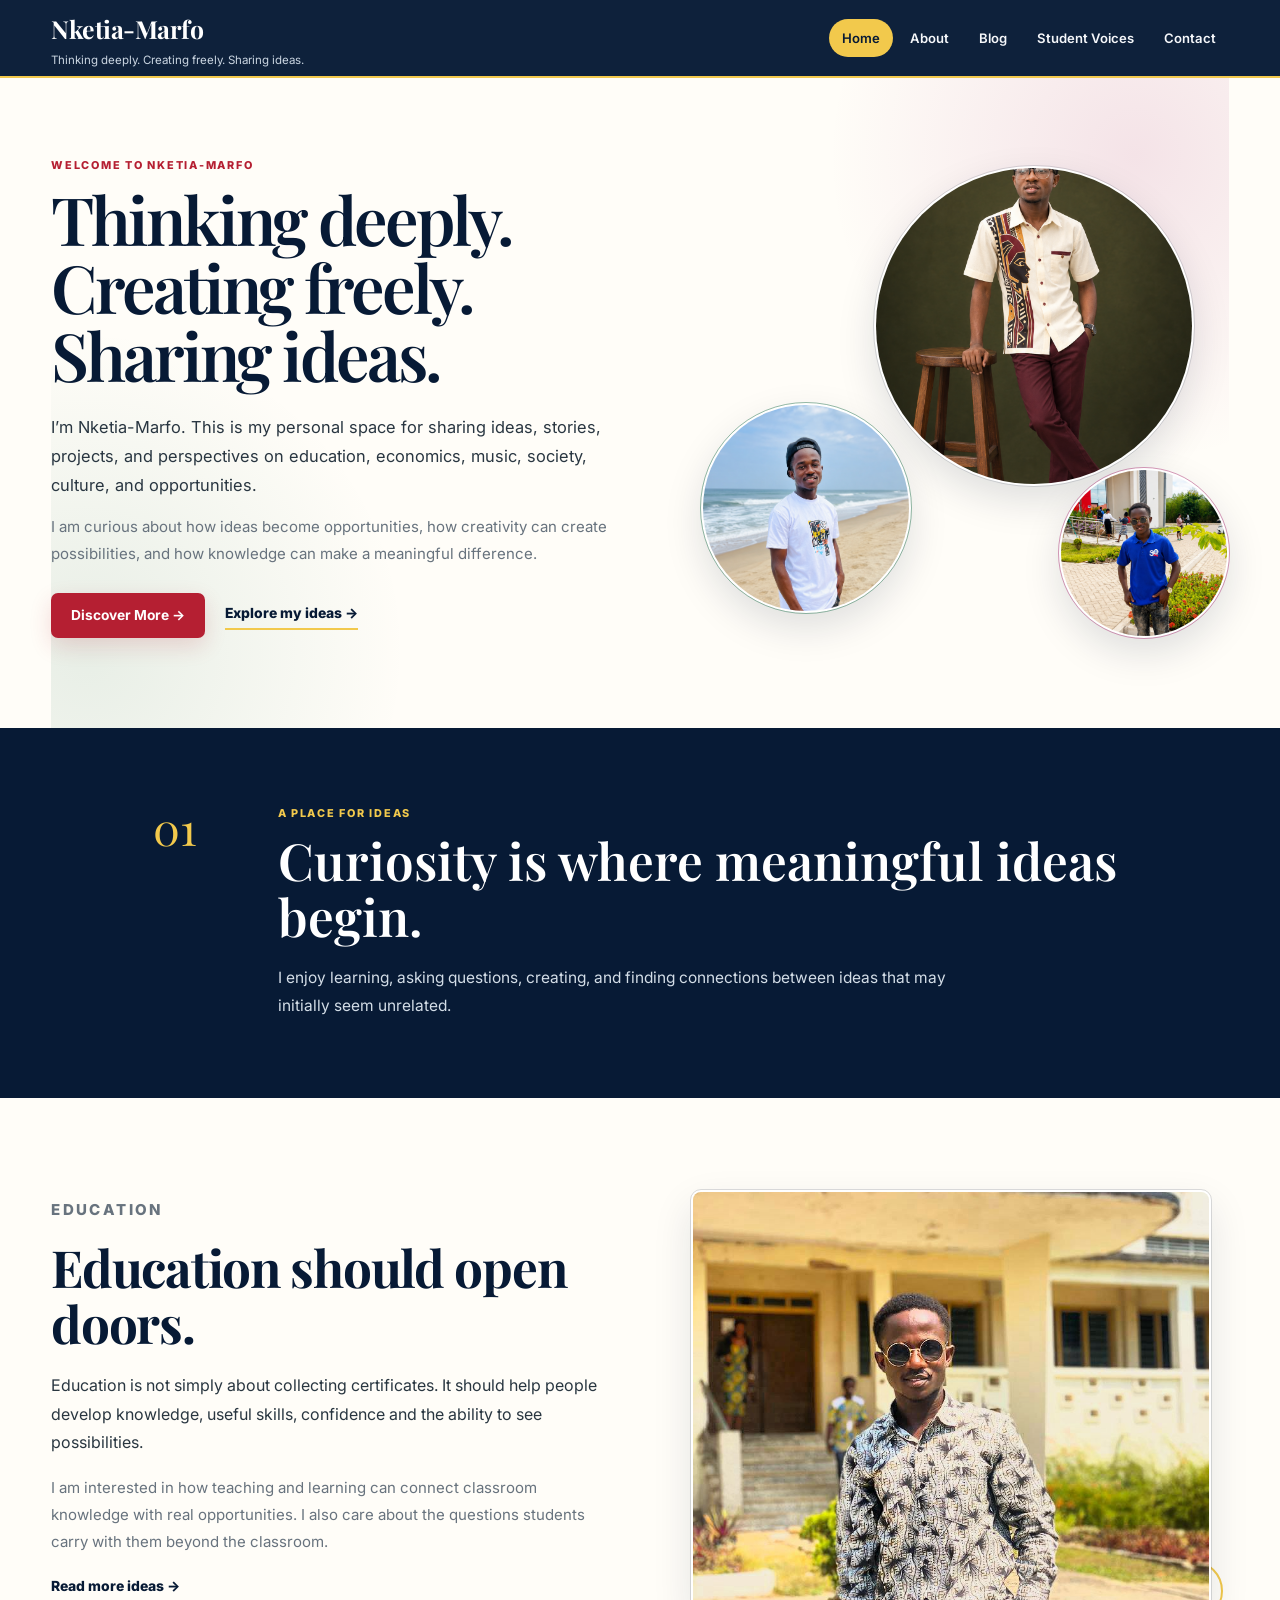
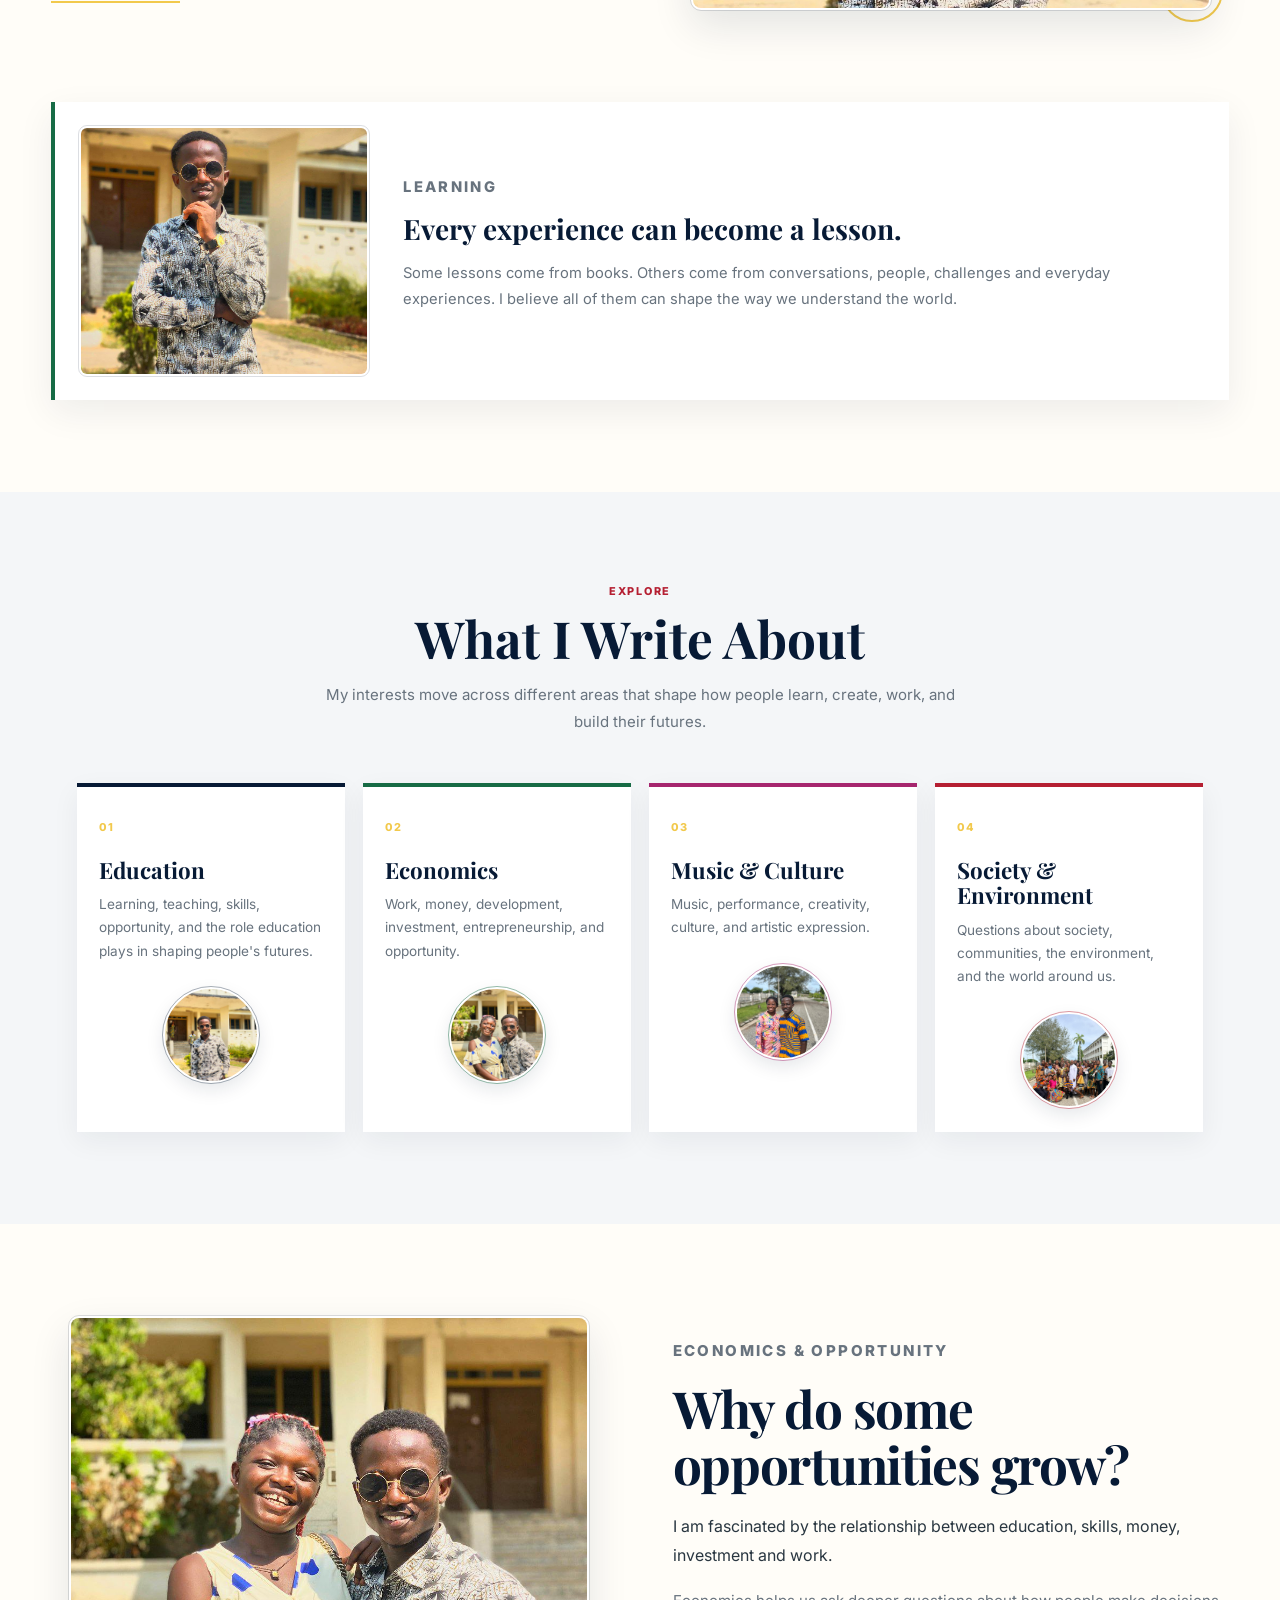
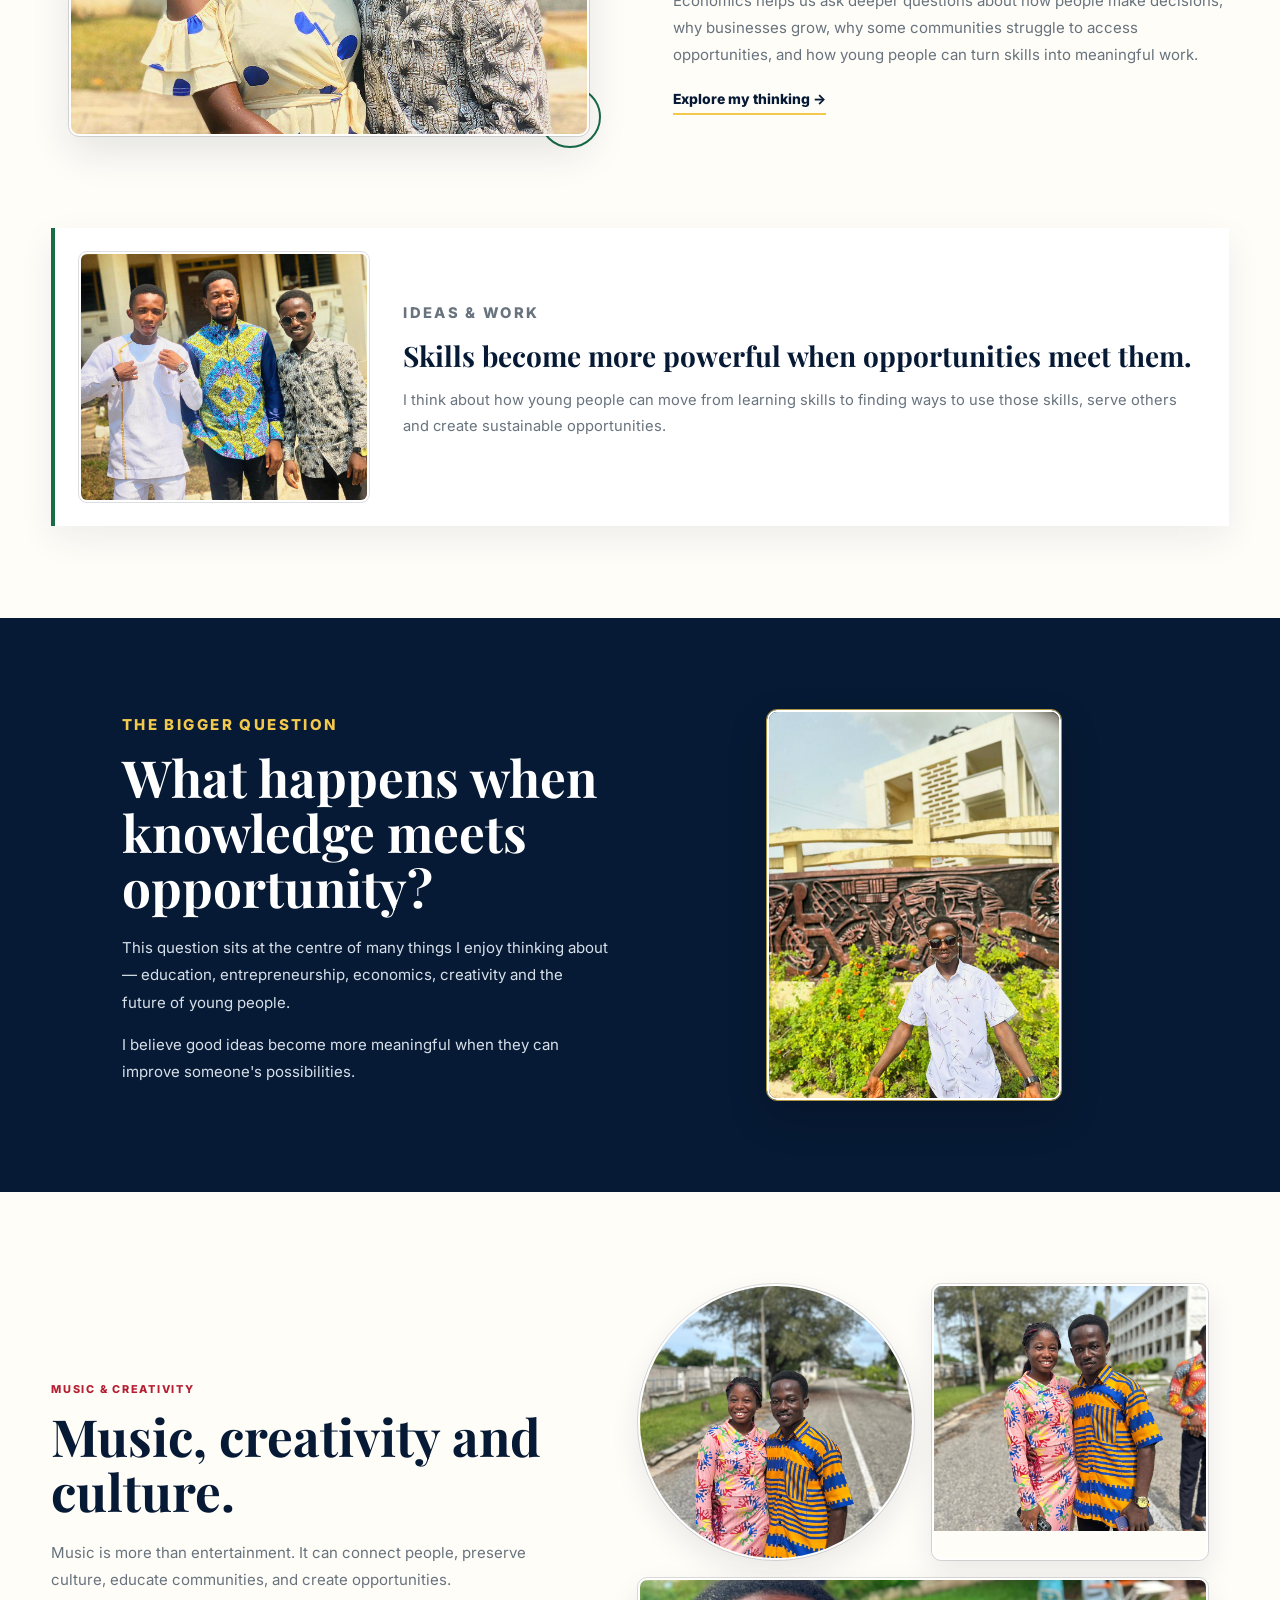
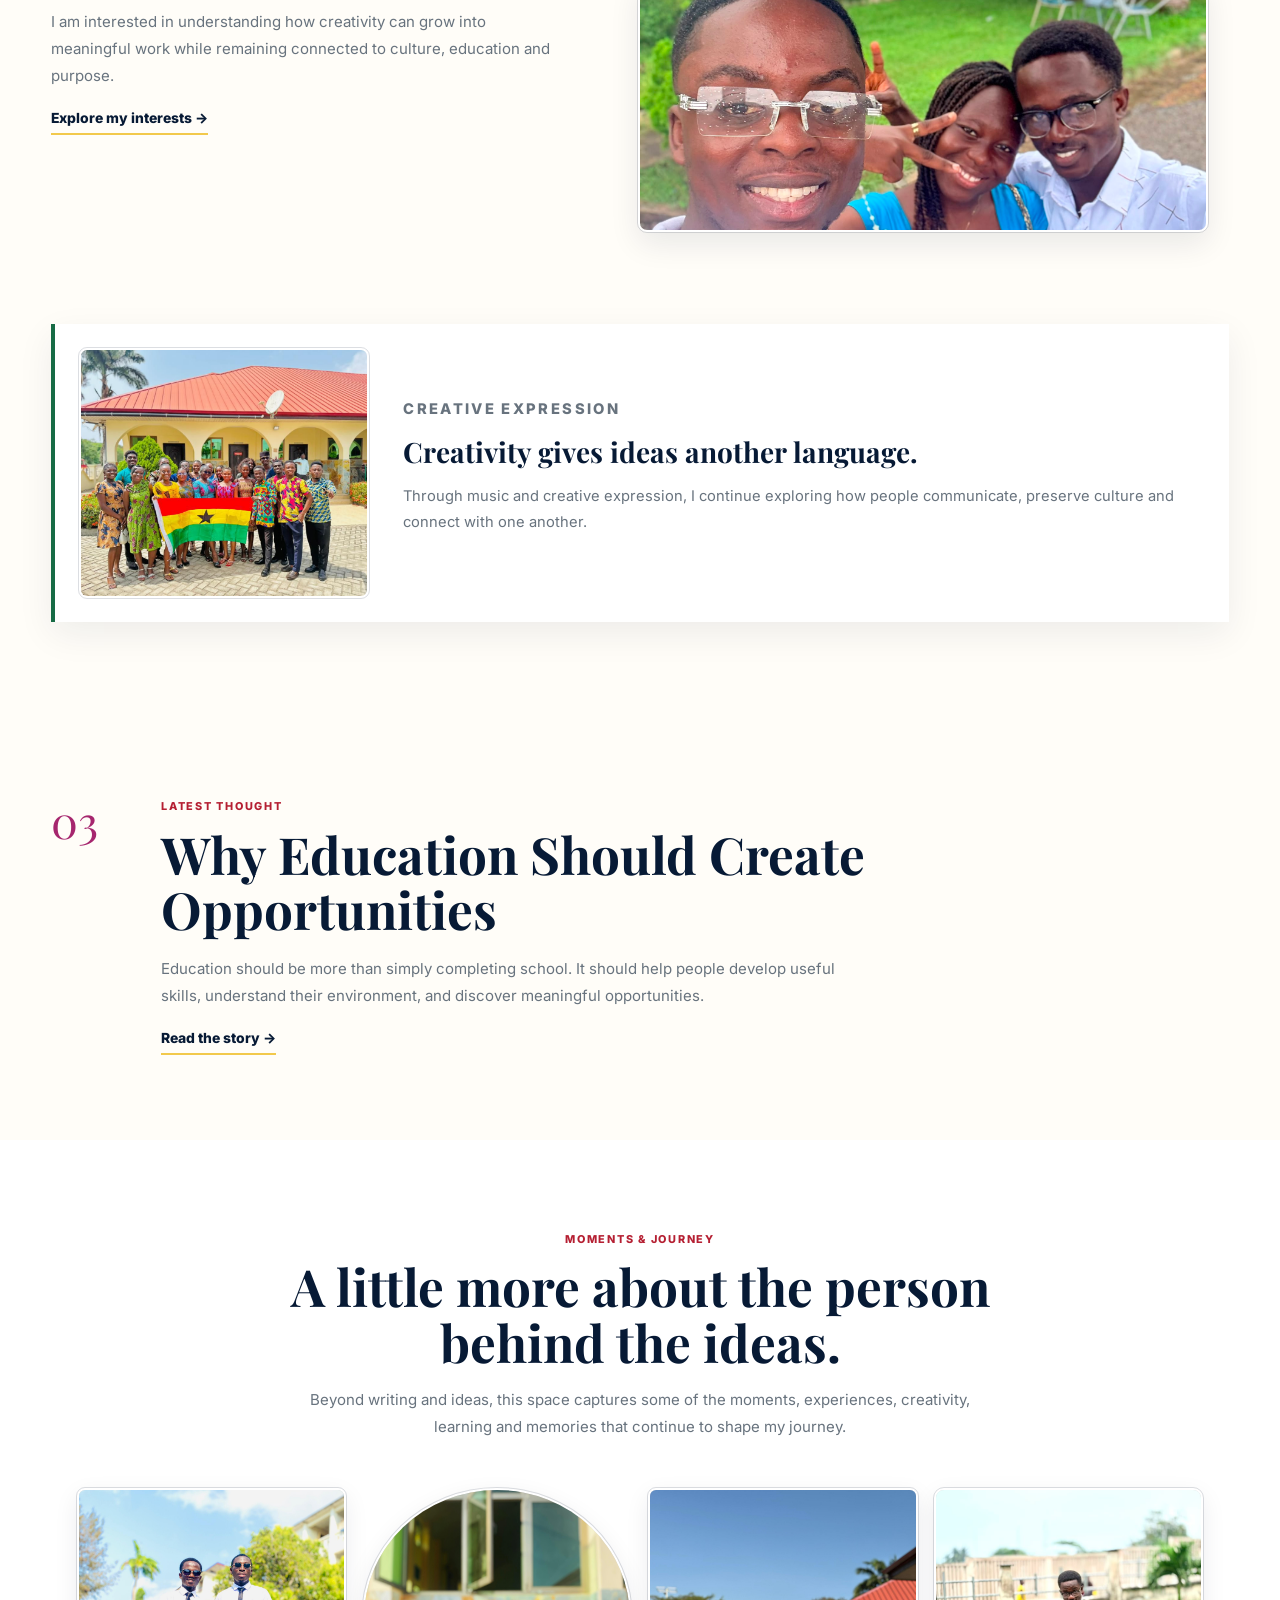
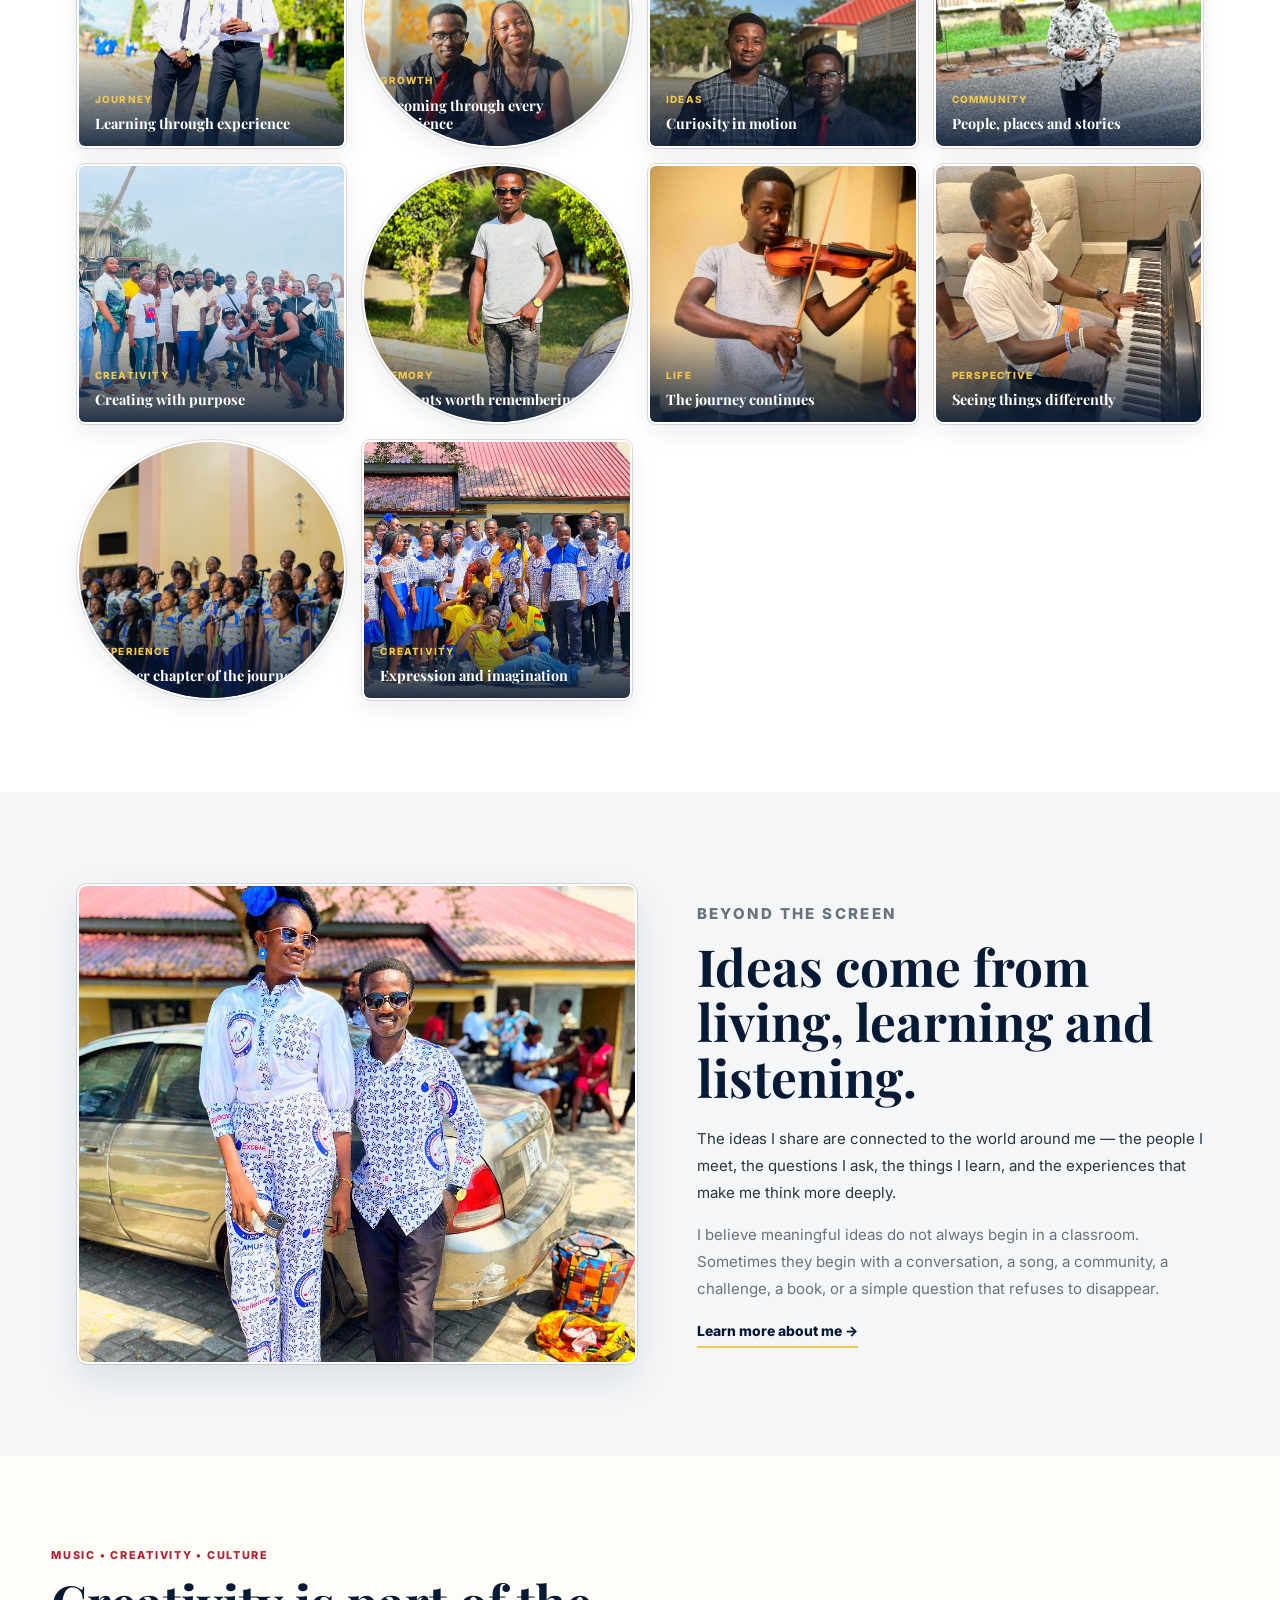
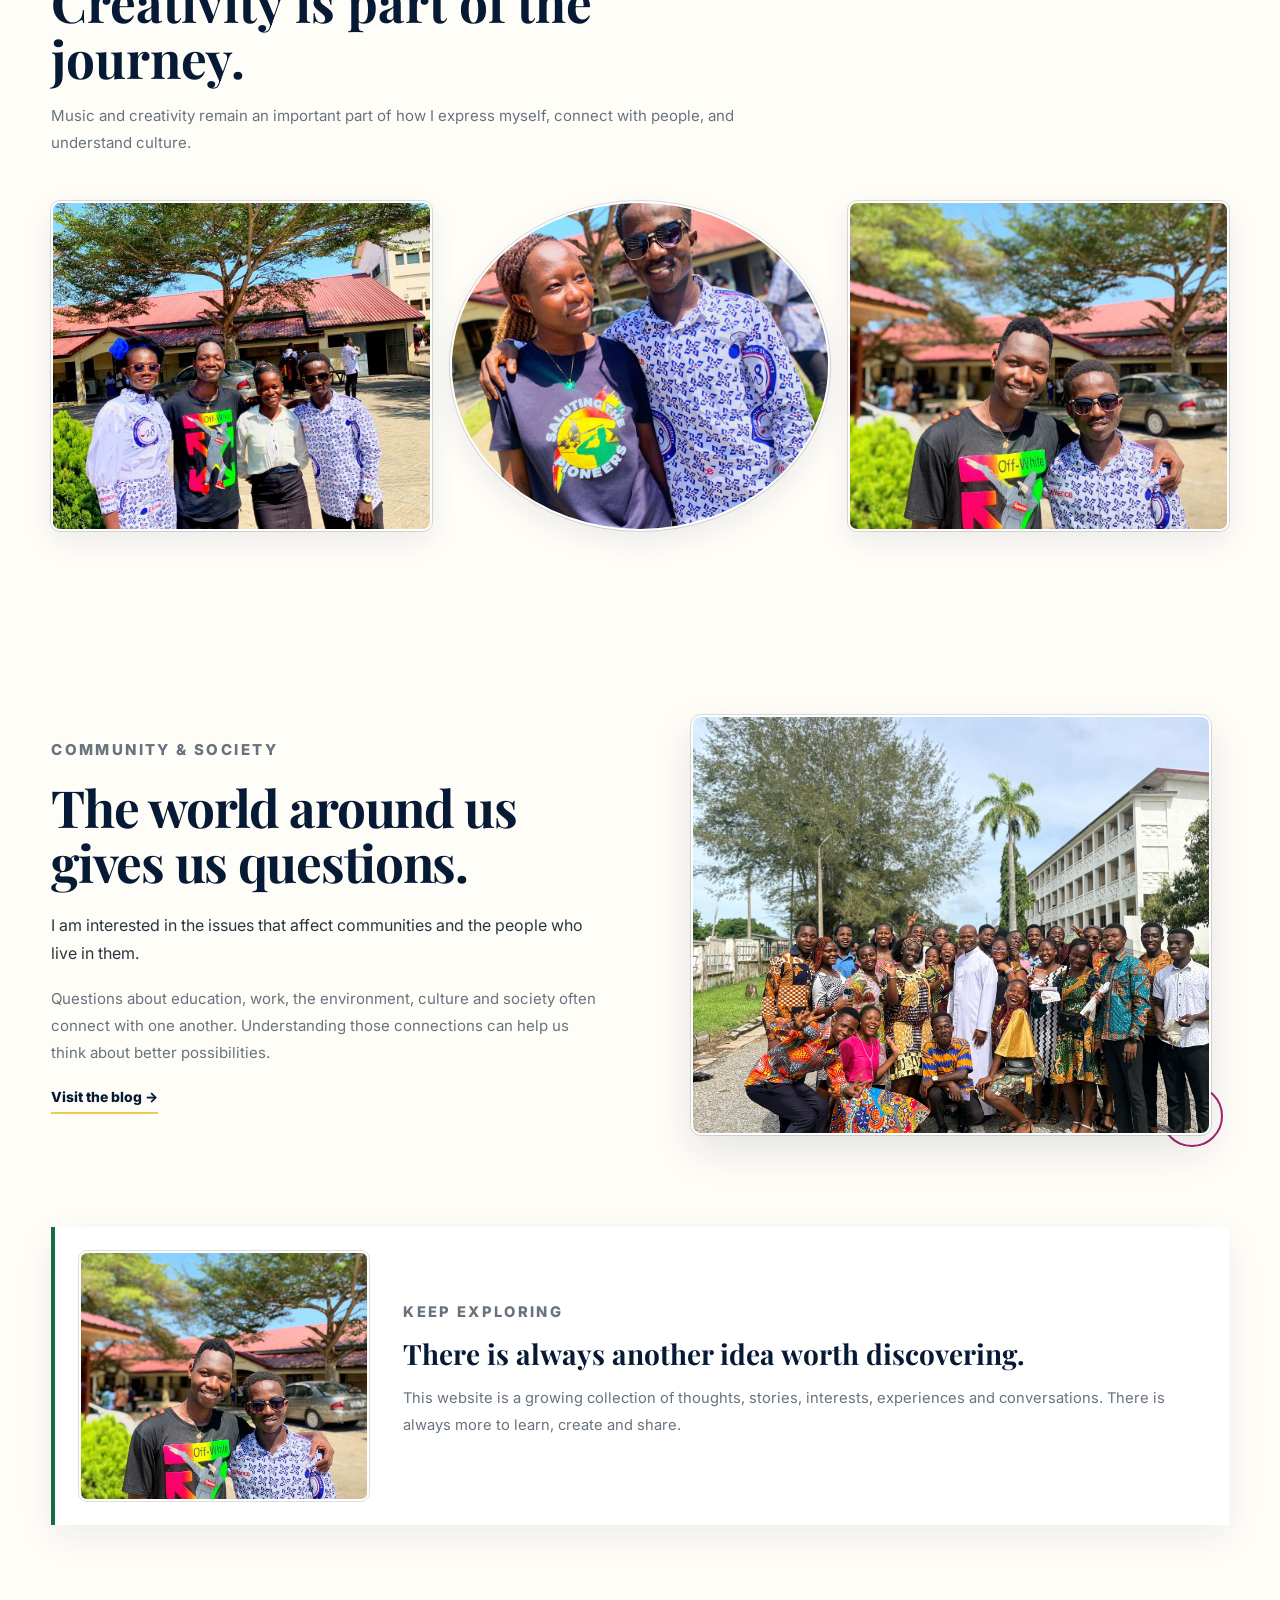
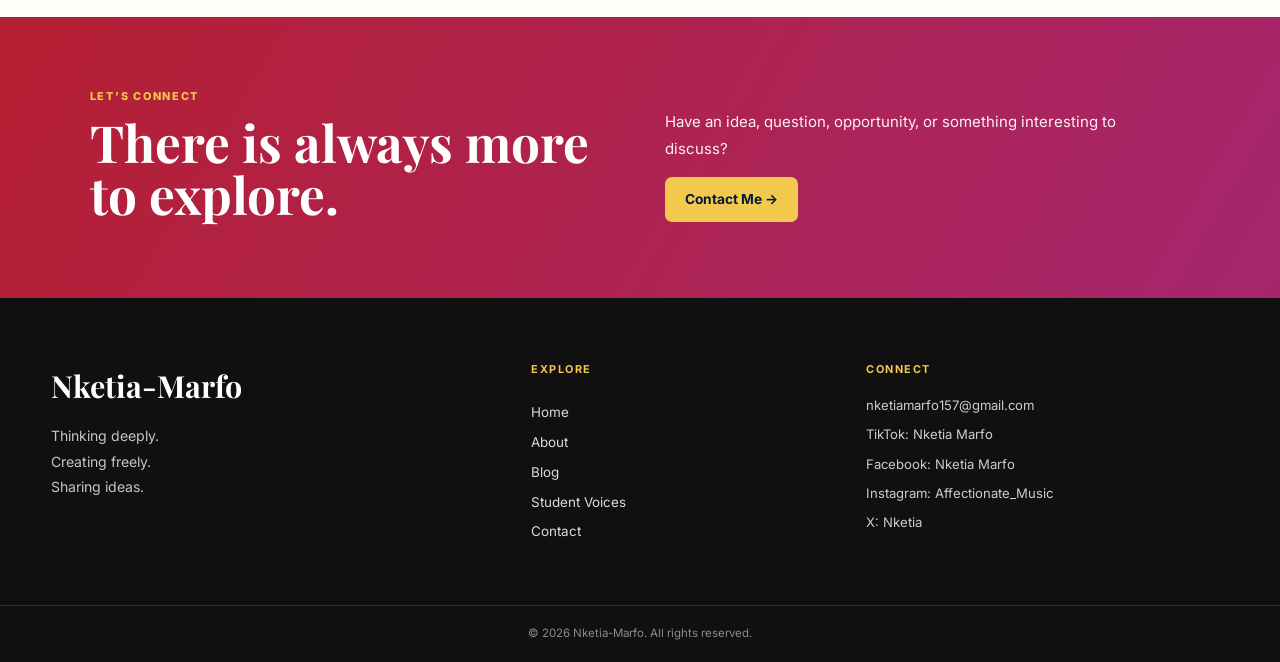
==== index.html @ dbed64f8 "Create change" ====
<!DOCTYPE html>
<html lang="en">
<head>
<meta charset="UTF-8">
<meta name="viewport" content="width=device-width, initial-scale=1.0">

<title>Nketia-Marfo | Home</title>

<meta
  name="description"
  content="Nketia-Marfo — thinking deeply, creating freely, and sharing ideas about education, economics, music, culture, society and opportunity."
>

<link rel="preconnect" href="https://fonts.googleapis.com">
<link rel="preconnect" href="https://fonts.gstatic.com" crossorigin>

<link
  href="https://fonts.googleapis.com/css2?family=Inter:wght@400;500;600;700;800&family=Playfair+Display:wght@500;600;700&display=swap"
  rel="stylesheet"
>

<style>

/* =========================================================
   NKETIA-MARFO
   HOME PAGE — CLEAN EDITORIAL REDESIGN
========================================================= */

:root{
    --blue:#071A35;
    --blue-2:#0D2B50;
    --red:#B51F32;
    --green:#176B45;
    --yellow:#F2C94C;
    --magenta:#A6266E;

    --black:#111111;
    --white:#FFFFFF;
    --cream:#FFFDF8;
    --soft:#F4F6F8;

    --text:#1B2733;
    --muted:#68737E;

    --line:rgba(7,26,53,.14);

    --sans:"Inter","Segoe UI",Roboto,Arial,sans-serif;
    --serif:"Playfair Display",Georgia,"Times New Roman",serif;

    --max:1240px;
}

/* =========================================================
   RESET
========================================================= */

*{
    box-sizing:border-box;
}

html{
    scroll-behavior:smooth;
}

body{
    margin:0;
    background:var(--cream);
    color:var(--text);
    font-family:var(--sans);
    font-size:16px;
    line-height:1.7;
    overflow-x:hidden;
}

img{
    display:block;
    max-width:100%;
}

a{
    text-decoration:none;
}

button,
a{
    -webkit-tap-highlight-color:transparent;
}

/* =========================================================
   GLOBAL CONTAINER
========================================================= */

.header-content,
.hero-section,
.editorial-section,
.latter-section,
.opportunity-inner,
.featured-section,
.creative-section,
.footer-content{
    width:min(var(--max),92%);
    margin:auto;
}

/* =========================================================
   HEADER
========================================================= */

.site-header{
    position:sticky;
    top:0;
    z-index:1000;

    background:rgba(7,26,53,.97);
    color:white;

    border-bottom:2px solid var(--yellow);
}

.header-content{
    min-height:76px;
    display:flex;
    align-items:center;
    justify-content:space-between;
    gap:30px;
}

.brand-block{
    flex-shrink:0;
}

.site-name{
    display:block;

    color:white;

    font-family:var(--serif);
    font-size:1.55rem;
    font-weight:700;
    letter-spacing:-.02em;
}

.brand-block p{
    margin:2px 0 0;

    color:#CBD6E2;

    font-size:.72rem;
    line-height:1.4;
}

.main-nav{
    display:flex;
    align-items:center;
    justify-content:flex-end;
    flex-wrap:wrap;
    gap:4px;
}

.nav-link{
    color:#F5F7FA;

    padding:8px 13px;

    border-radius:999px;

    font-size:.82rem;
    font-weight:600;

    transition:.25s ease;
}

.nav-link:hover{
    background:var(--red);
}

.nav-link.active{
    background:var(--yellow);
    color:var(--blue);
}

/* =========================================================
   SMALL SECTION LABEL
========================================================= */

.small-heading{
    margin:0 0 12px;

    color:var(--red);

    font-size:.68rem;
    font-weight:800;
    letter-spacing:.16em;
    line-height:1.4;
}

/* =========================================================
   BUTTONS
========================================================= */

.button{
    display:inline-flex;
    align-items:center;
    justify-content:center;

    min-height:44px;
    padding:11px 20px;

    background:var(--red);
    color:white;

    border-radius:7px;

    font-size:.86rem;
    font-weight:700;

    box-shadow:0 8px 22px rgba(181,31,50,.16);

    transition:.25s ease;
}

.button:hover{
    background:var(--green);
    transform:translateY(-2px);
}

.text-link{
    display:inline-block;

    color:var(--blue);

    font-size:.87rem;
    font-weight:800;

    border-bottom:2px solid var(--yellow);

    padding-bottom:2px;

    transition:.2s ease;
}

.text-link:hover{
    color:var(--magenta);
}

/* =========================================================
   HERO
========================================================= */

.hero-section{
    min-height:650px;

    padding:78px 0 88px;

    display:grid;
    grid-template-columns:minmax(0,1.02fr) minmax(380px,.98fr);

    gap:60px;
    align-items:center;

    background:
        radial-gradient(
            circle at 92% 12%,
            rgba(166,38,110,.12),
            transparent 25%
        ),
        radial-gradient(
            circle at 3% 88%,
            rgba(23,107,69,.10),
            transparent 25%
        );
}

.hero-text{
    max-width:650px;
}

.hero-text h1{
    margin:0;

    color:var(--blue);

    font-family:var(--serif);

    font-size:clamp(2.9rem,5.2vw,5.1rem);
    line-height:1.02;

    letter-spacing:-.045em;

    font-weight:600;
}

.hero-text .lead-text{
    max-width:610px;

    margin:25px 0 13px;

    color:#293641;

    font-size:1.03rem;
    line-height:1.75;
}

.hero-text > p:not(.small-heading):not(.lead-text){
    max-width:590px;

    margin:0;

    color:var(--muted);

    font-size:.94rem;
    line-height:1.8;
}

.hero-actions{
    margin-top:26px;

    display:flex;
    align-items:center;
    flex-wrap:wrap;
    gap:20px;
}

/* =========================================================
   HERO PHOTOS
========================================================= */

.hero-photo-group{
    position:relative;

    width:100%;
    max-width:560px;

    height:480px;

    margin:auto;
}

.hero-round-photo{
    position:absolute;

    overflow:hidden;

    background:white;

    border:2px solid white;
    outline:1px solid var(--line);

    box-shadow:0 15px 38px rgba(7,26,53,.13);
}

.hero-round-photo img{
    width:100%;
    height:100%;

    object-fit:cover;
}

.hero-photo-1{
    width:320px;
    height:320px;

    top:8px;
    right:35px;

    border-radius:50%;
}

.hero-photo-2{
    width:210px;
    height:210px;

    left:20px;
    bottom:25px;

    border-radius:50%;

    outline-color:rgba(23,107,69,.45);
}

.hero-photo-3{
    width:170px;
    height:170px;

    right:0;
    bottom:0;

    border-radius:50%;

    outline-color:rgba(166,38,110,.45);
}

/* =========================================================
   STATEMENT
========================================================= */

.statement-section{
    background:var(--blue);
    color:white;

    padding:78px 6%;

    display:grid;
    grid-template-columns:90px minmax(0,850px);

    justify-content:center;

    gap:35px;
}

.statement-number{
    color:var(--yellow);

    font-family:var(--serif);
    font-size:2.8rem;
    line-height:1;
}

.statement-content .small-heading{
    color:var(--yellow);
}

.statement-content h2{
    margin:0 0 20px;

    font-family:var(--serif);

    font-size:clamp(2rem,4vw,3.7rem);
    line-height:1.08;

    font-weight:600;
}

.statement-content p:last-child{
    max-width:680px;

    margin:0;

    color:#D3DDE7;

    font-size:.97rem;
    line-height:1.8;
}

/* =========================================================
   EDITORIAL SECTIONS
========================================================= */

.editorial-section{
    padding:92px 0;
}

.editorial-grid{
    display:grid;
    grid-template-columns:minmax(0,1fr) minmax(0,1fr);

    gap:65px;

    align-items:center;
}

.editorial-grid > *{
    min-width:0;
}

.editorial-text{
    max-width:590px;
}

.editorial-text h2{
    margin:8px 0 20px;

    color:var(--blue);

    font-family:var(--serif);

    font-size:clamp(2.15rem,4vw,3.75rem);
    line-height:1.08;

    letter-spacing:-.025em;
}

.editorial-text p{
    margin:0 0 17px;

    color:var(--muted);

    font-size:.94rem;
    line-height:1.8;
}

.editorial-text .lead-text{
    color:#293640;
    font-size:1rem;
}

/* =========================================================
   STANDARD PHOTO FRAME
========================================================= */

.editorial-photo{
    position:relative;

    width:100%;
    max-width:520px;

    margin:auto;
}

.editorial-photo img{
    width:100%;
    height:420px;

    object-fit:cover;

    background:white;

    border:2px solid white;
    outline:1px solid var(--line);

    border-radius:10px;

    box-shadow:0 16px 40px rgba(7,26,53,.11);
}

.editorial-photo::after{
    content:"";

    position:absolute;

    width:58px;
    height:58px;

    right:-12px;
    bottom:-12px;

    border-radius:50%;

    border:2px solid var(--yellow);

    z-index:-1;
}

.editorial-photo.green-ring::after{
    border-color:var(--green);
}

.editorial-photo.magenta-ring::after{
    border-color:var(--magenta);
}

.editorial-photo.red-ring::after{
    border-color:var(--red);
}

/* =========================================================
   WRITING PHOTO
========================================================= */

.writing-photo{
    width:min(var(--max),92%);
    margin:auto;

    padding:0 0 92px;
}

.writing-photo-card{
    display:grid;
    grid-template-columns:290px minmax(0,1fr);

    gap:34px;

    align-items:center;

    padding:24px;

    background:white;

    border-left:4px solid var(--green);

    box-shadow:0 12px 34px rgba(7,26,53,.07);
}

.writing-photo-card img{
    width:100%;
    height:250px;

    object-fit:cover;

    border:2px solid white;
    outline:1px solid var(--line);

    border-radius:8px;
}

.writing-photo-card h3{
    margin:5px 0 13px;

    color:var(--blue);

    font-family:var(--serif);

    font-size:1.75rem;
    line-height:1.18;
}

.writing-photo-card p{
    color:var(--muted);

    font-size:.92rem;
    line-height:1.8;
}

/* =========================================================
   WHAT I WRITE ABOUT
========================================================= */

.interests-section{
    padding:92px 6%;

    background:var(--soft);
}

.section-intro{
    width:min(760px,100%);

    margin:0 auto 48px;

    text-align:center;
}

.section-intro h2{
    margin:5px 0 15px;

    color:var(--blue);

    font-family:var(--serif);

    font-size:clamp(2.25rem,4vw,3.8rem);
    line-height:1.08;
}

.section-intro p:not(.small-heading){
    max-width:650px;

    margin:auto;

    color:var(--muted);

    font-size:.94rem;
    line-height:1.8;
}

/* Four equal cards */

.interest-grid{
    width:min(var(--max),100%);

    margin:auto;

    display:grid;
    grid-template-columns:repeat(4,minmax(0,1fr));

    gap:18px;
}

.interest-card{
    position:relative;

    min-width:0;

    padding:25px 22px 24px;

    background:white;

    border-top:4px solid var(--blue);

    box-shadow:0 9px 26px rgba(7,26,53,.06);

    text-align:left;

    transition:.25s ease;
}

.interest-card:nth-child(2){
    border-top-color:var(--green);
}

.interest-card:nth-child(3){
    border-top-color:var(--magenta);
}

.interest-card:nth-child(4){
    border-top-color:var(--red);
}

.interest-card:hover{
    transform:translateY(-5px);
}

.interest-card span{
    color:var(--yellow);

    font-size:.68rem;
    font-weight:800;
    letter-spacing:.12em;
}

.interest-card h3{
    margin:18px 0 10px;

    color:var(--blue);

    font-family:var(--serif);

    font-size:1.4rem;
    line-height:1.15;
}

.interest-card p{
    margin:0;

    color:var(--muted);

    font-size:.85rem;
    line-height:1.7;
}

/*
   IMPORTANT:
   These are the SAME FOUR IMAGES already used
   in the Home page. No image is added or removed.
*/

.interest-card::after{
    content:"";

    display:block;

    width:92px;
    height:92px;

    margin:24px auto 0;

    border-radius:50%;

    background-size:cover;
    background-position:center;

    border:2px solid white;
    outline:1px solid var(--line);

    box-shadow:0 7px 18px rgba(7,26,53,.10);
}

/* Education */

.interest-card:nth-child(1)::after{
    background-image:url("IMG_20260210_225825_521.jpg");
    outline-color:rgba(7,26,53,.35);
}

/* Economics */

.interest-card:nth-child(2)::after{
    background-image:url("IMG_20260210_225842_806.jpg");
    outline-color:rgba(23,107,69,.45);
}

/* Music & Culture */

.interest-card:nth-child(3)::after{
    background-image:url("IMG-20260614-WA0187.jpg");
    outline-color:rgba(166,38,110,.45);
}

/* Society & Environment */

.interest-card:nth-child(4)::after{
    background-image:url("IMG-20260614-WA0155.jpg");
    outline-color:rgba(181,31,50,.45);
}

/* =========================================================
   OPPORTUNITY
========================================================= */

.opportunity-section{
    background:var(--blue);
    color:white;

    padding:92px 6%;
}

.opportunity-grid{
    display:grid;
    grid-template-columns:minmax(0,1fr) minmax(0,1fr);

    gap:60px;

    align-items:center;
}

.opportunity-text{
    max-width:600px;
}

.opportunity-text .small-heading{
    color:var(--yellow);
}

.opportunity-text h2{
    margin:8px 0 20px;

    font-family:var(--serif);

    font-size:clamp(2.25rem,4vw,3.9rem);
    line-height:1.07;
}

.opportunity-text p{
    color:#D7E0E9;

    font-size:.94rem;
    line-height:1.8;
}

.opportunity-photo{
    max-width:510px;

    margin:auto;
}

.opportunity-photo img{
    width:100%;
    height:390px;

    object-fit:cover;

    border:2px solid white;
    outline:1px solid rgba(242,201,76,.7);

    border-radius:10px;

    box-shadow:0 16px 40px rgba(0,0,0,.2);
}

/* =========================================================
   MUSIC & CREATIVITY
========================================================= */

.latter-section{
    padding:92px 0;

    display:grid;
    grid-template-columns:minmax(0,.9fr) minmax(0,1.1fr);

    gap:65px;

    align-items:center;
}

.latter-text{
    max-width:570px;
}

.latter-text h2{
    margin:8px 0 20px;

    color:var(--blue);

    font-family:var(--serif);

    font-size:clamp(2.2rem,4vw,3.9rem);
    line-height:1.07;
}

.latter-text p:not(.small-heading){
    color:var(--muted);

    font-size:.94rem;
    line-height:1.8;
}

.latter-text .lead-text{
    color:#293640;
}

.latter-photo-group{
    display:grid;

    grid-template-columns:1fr 1fr;

    gap:18px;

    max-width:570px;

    margin:auto;
}

.latter-photo{
    overflow:hidden;

    border:2px solid white;
    outline:1px solid var(--line);

    box-shadow:0 12px 30px rgba(7,26,53,.09);
}

.latter-photo img{
    width:100%;
    height:245px;

    object-fit:cover;

    transition:.4s ease;
}

.latter-photo:hover img{
    transform:scale(1.04);
}

.latter-photo-1{
    border-radius:50%;

    aspect-ratio:1;
}

.latter-photo-1 img{
    height:100%;
}

.latter-photo-2{
    border-radius:9px;
}

.latter-photo-3{
    grid-column:1 / -1;

    border-radius:9px;
}

.latter-photo-3 img{
    height:250px;
}

/* =========================================================
   FEATURED THOUGHT
========================================================= */

.featured-section{
    padding:85px 0;

    display:grid;

    grid-template-columns:75px minmax(0,850px);

    gap:35px;

    align-items:start;
}

.featured-number{
    color:var(--magenta);

    font-family:var(--serif);
    font-size:2.8rem;
    line-height:1;
}

.featured-text h2{
    margin:8px 0 18px;

    color:var(--blue);

    font-family:var(--serif);

    font-size:clamp(2.15rem,4vw,3.7rem);
    line-height:1.08;
}

.featured-text p:not(.small-heading){
    max-width:690px;

    color:var(--muted);

    font-size:.94rem;
    line-height:1.8;
}

/* =========================================================
   HOME GALLERY
========================================================= */

.home-gallery{
    padding:92px 6%;

    background:white;
}

.home-gallery-header{
    width:min(720px,100%);

    margin:0 auto 48px;

    text-align:center;
}

.home-gallery-header h2{
    margin:6px 0 16px;

    color:var(--blue);

    font-family:var(--serif);

    font-size:clamp(2.2rem,4vw,3.8rem);
    line-height:1.08;
}

.home-gallery-header p:not(.small-heading){
    color:var(--muted);

    font-size:.94rem;
    line-height:1.8;
}

.home-gallery-grid{
    width:min(var(--max),100%);

    margin:auto;

    display:grid;

    grid-template-columns:repeat(4,minmax(0,1fr));

    gap:16px;
}

.home-gallery-item{
    position:relative;

    height:260px;

    overflow:hidden;

    background:#ddd;

    border:2px solid white;
    outline:1px solid var(--line);

    border-radius:8px;

    box-shadow:0 8px 25px rgba(7,26,53,.08);
}

.home-gallery-item:nth-child(2),
.home-gallery-item:nth-child(6),
.home-gallery-item:nth-child(9){
    border-radius:50%;
}

.home-gallery-item:nth-child(4),
.home-gallery-item:nth-child(8){
    border-radius:10px;
}

.home-gallery-item img{
    width:100%;
    height:100%;

    object-fit:cover;

    transition:.45s ease;
}

.home-gallery-item:hover img{
    transform:scale(1.05);
}

.home-gallery-caption{
    position:absolute;

    left:0;
    right:0;
    bottom:0;

    padding:38px 16px 13px;

    background:linear-gradient(
        to top,
        rgba(7,26,53,.88),
        transparent
    );

    color:white;
}

.home-gallery-caption span{
    color:var(--yellow);

    font-size:.62rem;
    font-weight:800;
    letter-spacing:.12em;
    text-transform:uppercase;
}

.home-gallery-caption strong{
    display:block;

    margin-top:3px;

    font-family:var(--serif);

    font-size:.9rem;
    line-height:1.3;
}

/* =========================================================
   PHOTO STORY
========================================================= */

.photo-story-section{
    padding:92px 6%;

    background:var(--soft);
}

.photo-story-grid{
    width:min(var(--max),100%);

    margin:auto;

    display:grid;

    grid-template-columns:minmax(0,1.05fr) minmax(0,.95fr);

    gap:60px;

    align-items:center;
}

.photo-story-main{
    max-width:560px;
}

.photo-story-main img{
    width:100%;
    height:480px;

    object-fit:cover;

    border:2px solid white;
    outline:1px solid var(--line);

    border-radius:10px;

    box-shadow:0 15px 38px rgba(7,26,53,.1);
}

.photo-story-text{
    max-width:560px;
}

.photo-story-text h2{
    margin:8px 0 20px;

    color:var(--blue);

    font-family:var(--serif);

    font-size:clamp(2.2rem,4vw,3.7rem);
    line-height:1.08;
}

.photo-story-text p{
    color:var(--muted);

    font-size:.94rem;
    line-height:1.8;
}

.photo-story-text .lead-text{
    color:#293640;
}

/* =========================================================
   CREATIVE COLLECTION
========================================================= */

.creative-section{
    padding:92px 0;
}

.creative-header{
    width:min(720px,100%);

    margin-bottom:45px;
}

.creative-header h2{
    margin:7px 0 16px;

    color:var(--blue);

    font-family:var(--serif);

    font-size:clamp(2.2rem,4vw,3.8rem);
    line-height:1.08;
}

.creative-header p:not(.small-heading){
    color:var(--muted);

    font-size:.94rem;
    line-height:1.8;
}

.creative-gallery{
    display:grid;

    grid-template-columns:repeat(3,minmax(0,1fr));

    gap:18px;
}

.creative-gallery-item{
    height:330px;

    overflow:hidden;

    border:2px solid white;
    outline:1px solid var(--line);

    border-radius:9px;

    box-shadow:0 10px 28px rgba(7,26,53,.08);
}

.creative-gallery-item:nth-child(2){
    border-radius:50%;
}

.creative-gallery-item img{
    width:100%;
    height:100%;

    object-fit:cover;

    transition:.45s ease;
}

.creative-gallery-item:hover img{
    transform:scale(1.05);
}

/* =========================================================
   FINAL CTA
========================================================= */

.final-section{
    padding:72px 7%;

    display:grid;

    grid-template-columns:1fr 1fr;

    gap:50px;

    align-items:center;

    background:linear-gradient(
        120deg,
        var(--red),
        var(--magenta)
    );

    color:white;
}

.final-text h2{
    margin:5px 0;

    font-family:var(--serif);

    font-size:clamp(2.5rem,4vw,4.4rem);
    line-height:1.02;
}

.final-action p{
    max-width:500px;

    color:#FFEFF3;

    font-size:.94rem;
    line-height:1.8;
}

.final-action .button{
    background:var(--yellow);
    color:var(--blue);

    box-shadow:none;
}

.final-action .button:hover{
    background:white;
}

/* =========================================================
   FOOTER
========================================================= */

footer{
    background:#101010;
    color:white;
}

.footer-content{
    padding:62px 0;

    display:grid;

    grid-template-columns:1.2fr .8fr 1fr;

    gap:45px;
}

.footer-brand h2{
    margin:0 0 12px;

    font-family:var(--serif);

    font-size:1.9rem;
}

.footer-brand p{
    margin:0;

    color:#BFC7CF;

    font-size:.88rem;
    line-height:1.8;
}

footer h3{
    margin:0 0 16px;

    color:var(--yellow);

    font-size:.68rem;
    letter-spacing:.14em;
    text-transform:uppercase;
}

.footer-links{
    display:flex;
    flex-direction:column;

    gap:7px;
}

.footer-links a{
    color:#D7DCE1;

    font-size:.84rem;
}

.footer-links a:hover{
    color:var(--yellow);
}

.footer-contact p{
    margin:7px 0;

    color:#C8CED4;

    font-size:.82rem;
}

.footer-bottom{
    padding:18px 6%;

    border-top:1px solid #303030;

    text-align:center;
}

.footer-bottom p{
    margin:0;

    color:#858C94;

    font-size:.72rem;
}

/* =========================================================
   TABLET
========================================================= */

@media(max-width:1050px){

    .header-content{
        width:94%;
    }

    .hero-section{
        grid-template-columns:1fr;

        padding:70px 0 80px;

        gap:45px;
    }

    .hero-text{
        max-width:760px;
    }

    .hero-photo-group{
        height:430px;
        max-width:580px;
    }

    .editorial-grid,
    .latter-section,
    .opportunity-grid,
    .photo-story-grid{
        grid-template-columns:1fr;
    }

    .editorial-text,
    .latter-text,
    .opportunity-text,
    .photo-story-text{
        max-width:760px;
    }

    .editorial-photo,
    .opportunity-photo,
    .photo-story-main{
        max-width:650px;
    }

    .interest-grid{
        grid-template-columns:repeat(2,1fr);
    }

    .home-gallery-grid{
        grid-template-columns:repeat(2,1fr);
    }

    .creative-gallery{
        grid-template-columns:repeat(2,1fr);
    }

    .creative-gallery-item:last-child{
        grid-column:1 / -1;
        max-width:50%;
        width:100%;
        justify-self:center;
    }

    .footer-content{
        grid-template-columns:1fr 1fr;
    }

    .footer-brand{
        grid-column:1 / -1;
    }
}

/* =========================================================
   MOBILE
========================================================= */

@media(max-width:700px){

    body{
        font-size:15px;
    }

    .site-header{
        position:relative;
    }

    .header-content{
        width:92%;

        padding:17px 0;

        align-items:flex-start;

        flex-direction:column;

        gap:15px;
    }

    .site-name{
        font-size:1.45rem;
    }

    .main-nav{
        width:100%;

        justify-content:flex-start;

        gap:3px;
    }

    .nav-link{
        padding:7px 9px;

        font-size:.74rem;
    }

    .hero-section{
        width:88%;

        padding:60px 0 65px;
    }

    .hero-text h1{
        font-size:clamp(2.65rem,12vw,4rem);

        line-height:1.03;
    }

    .hero-text .lead-text{
        font-size:.95rem;

        line-height:1.7;
    }

    .hero-text > p:not(.small-heading):not(.lead-text){
        font-size:.87rem;
    }

    .hero-photo-group{
        height:350px;
    }

    .hero-photo-1{
        width:225px;
        height:225px;

        right:0;
    }

    .hero-photo-2{
        width:155px;
        height:155px;

        left:0;
        bottom:15px;
    }

    .hero-photo-3{
        width:125px;
        height:125px;

        right:5px;
        bottom:0;
    }

    .statement-section{
        padding:62px 7%;

        grid-template-columns:1fr;

        gap:12px;
    }

    .statement-number{
        font-size:2.3rem;
    }

    .statement-content h2{
        font-size:2.15rem;
    }

    .editorial-section,
    .latter-section,
    .featured-section,
    .creative-section{
        width:88%;

        padding:70px 0;
    }

    .editorial-grid,
    .latter-section,
    .opportunity-grid,
    .photo-story-grid{
        gap:38px;
    }

    .editorial-text h2,
    .latter-text h2,
    .photo-story-text h2{
        font-size:2.2rem;
    }

    .editorial-photo img{
        height:330px;
    }

    .writing-photo{
        width:88%;
        padding:0 0 70px;
    }

    .writing-photo-card{
        grid-template-columns:1fr;

        padding:18px;

        gap:22px;
    }

    .writing-photo-card img{
        height:250px;
    }

    .interests-section,
    .home-gallery,
    .photo-story-section{
        padding:70px 6%;
    }

    .section-intro h2,
    .home-gallery-header h2{
        font-size:2.3rem;
    }

    .interest-grid{
        grid-template-columns:1fr;
    }

    .interest-card{
        padding:23px;
    }

    .interest-card::after{
        width:85px;
        height:85px;
    }

    .opportunity-section{
        padding:70px 7%;
    }

    .opportunity-text h2{
        font-size:2.3rem;
    }

    .opportunity-photo img{
        height:330px;
    }

    .latter-photo-group{
        grid-template-columns:1fr 1fr;

        gap:12px;
    }

    .latter-photo img{
        height:190px;
    }

    .latter-photo-3 img{
        height:210px;
    }

    .featured-section{
        grid-template-columns:1fr;

        gap:12px;
    }

    .featured-number{
        font-size:2.3rem;
    }

    .featured-text h2{
        font-size:2.25rem;
    }

    .home-gallery-grid{
        grid-template-columns:1fr 1fr;

        gap:11px;
    }

    .home-gallery-item{
        height:205px;
    }

    .photo-story-main img{
        height:350px;
    }

    .creative-gallery{
        grid-template-columns:1fr;
    }

    .creative-gallery-item,
    .creative-gallery-item:last-child{
        grid-column:auto;

        max-width:none;

        height:300px;
    }

    .final-section{
        grid-template-columns:1fr;

        padding:62px 7%;

        gap:22px;
    }

    .footer-content{
        width:88%;

        grid-template-columns:1fr;

        padding:52px 0;

        gap:32px;
    }

    .footer-brand{
        grid-column:auto;
    }
}

/* =========================================================
   VERY SMALL PHONES
========================================================= */

@media(max-width:400px){

    .main-nav{
        gap:2px;
    }

    .nav-link{
        padding:6px 7px;

        font-size:.68rem;
    }

    .hero-text h1{
        font-size:2.55rem;
    }

    .hero-photo-group{
        height:310px;
    }

    .hero-photo-1{
        width:195px;
        height:195px;
    }

    .hero-photo-2{
        width:135px;
        height:135px;
    }

    .hero-photo-3{
        width:105px;
        height:105px;
    }

    .home-gallery-item{
        height:175px;
    }

    .home-gallery-caption{
        padding:30px 10px 10px;
    }

    .home-gallery-caption strong{
        font-size:.76rem;
    }

    .latter-photo img{
        height:155px;
    }

    .latter-photo-3 img{
        height:180px;
    }
}

</style>
</head>

<body>

<!-- =========================================================
     HEADER
========================================================= -->

<header class="site-header">

    <div class="header-content">

        <div class="brand-block">

            <a href="index.html" class="site-name">
                Nketia-Marfo
            </a>

            <p>
                Thinking deeply. Creating freely. Sharing ideas.
            </p>

        </div>

        <nav class="main-nav">

            <a href="index.html" class="nav-link active">
                Home
            </a>

            <a href="about.html" class="nav-link">
                About
            </a>

            <a href="blog.html" class="nav-link">
                Blog
            </a>

            <a href="Students-Voice.html" class="nav-link">
                Student Voices
            </a>

            <a href="contact.html" class="nav-link">
                Contact
            </a>

        </nav>

    </div>

</header>


<main>

<!-- =========================================================
     HERO
========================================================= -->

<section class="hero-section">

    <div class="hero-text">

        <p class="small-heading">
            WELCOME TO NKETIA-MARFO
        </p>

        <h1>
            Thinking deeply.<br>
            Creating freely.<br>
            Sharing ideas.
        </h1>

        <p class="lead-text">
            I’m Nketia-Marfo. This is my personal space for
            sharing ideas, stories, projects, and perspectives
            on education, economics, music, society, culture,
            and opportunities.
        </p>

        <p>
            I am curious about how ideas become opportunities,
            how creativity can create possibilities, and how
            knowledge can make a meaningful difference.
        </p>

        <div class="hero-actions">

            <a href="about.html" class="button">
                Discover More →
            </a>

            <a href="blog.html" class="text-link">
                Explore my ideas →
            </a>

        </div>

    </div>


    <div class="hero-photo-group">

        <div class="hero-round-photo hero-photo-1">

            <img
                src="file_0000000037bc8210ba33c13682e0591b.png"
                alt="Nketia-Marfo"
            >

        </div>


        <div class="hero-round-photo hero-photo-2">

            <img
                src="file_00000000782081f486b26a47a83586ad.png"
                alt="Nketia-Marfo"
            >

        </div>


        <div class="hero-round-photo hero-photo-3">

            <img
                src="file_0000000099e471f48092d9c598859a2a.png"
                alt="Nketia-Marfo"
            >

        </div>

    </div>

</section>


<!-- =========================================================
     STATEMENT
========================================================= -->

<section class="statement-section">

    <div class="statement-number">
        01
    </div>

    <div class="statement-content">

        <p class="small-heading">
            A PLACE FOR IDEAS
        </p>

        <h2>
            Curiosity is where
            meaningful ideas begin.
        </h2>

        <p>
            I enjoy learning, asking questions, creating,
            and finding connections between ideas that may
            initially seem unrelated.
        </p>

    </div>

</section>


<!-- =========================================================
     EDUCATION
========================================================= -->

<section class="editorial-section">

    <div class="editorial-grid">

        <div class="editorial-text">

            <p class="small-heading">
                EDUCATION
            </p>

            <h2>
                Education should
                open doors.
            </h2>

            <p class="lead-text">
                Education is not simply about collecting
                certificates. It should help people develop
                knowledge, useful skills, confidence and
                the ability to see possibilities.
            </p>

            <p>
                I am interested in how teaching and learning
                can connect classroom knowledge with real
                opportunities. I also care about the questions
                students carry with them beyond the classroom.
            </p>

            <a href="blog.html" class="text-link">
                Read more ideas →
            </a>

        </div>


        <div class="editorial-photo">

            <img
                src="IMG_20260210_225825_521.jpg"
                alt="Nketia-Marfo and learning"
                loading="lazy"
            >

        </div>

    </div>

</section>


<!-- =========================================================
     EDUCATION SUPPORT
========================================================= -->

<section class="writing-photo">

    <div class="writing-photo-card">

        <img
            src="IMG_20260210_225833_813.jpg"
            alt="A moment from Nketia-Marfo's journey"
            loading="lazy"
        >

        <div>

            <p class="small-heading">
                LEARNING
            </p>

            <h3>
                Every experience can
                become a lesson.
            </h3>

            <p>
                Some lessons come from books. Others come
                from conversations, people, challenges and
                everyday experiences. I believe all of them
                can shape the way we understand the world.
            </p>

        </div>

    </div>

</section>


<!-- =========================================================
     WHAT I WRITE ABOUT
========================================================= -->

<section class="interests-section">

    <div class="section-intro">

        <p class="small-heading">
            EXPLORE
        </p>

        <h2>
            What I Write About
        </h2>

        <p>
            My interests move across different areas that
            shape how people learn, create, work, and build
            their futures.
        </p>

    </div>


    <div class="interest-grid">

        <article class="interest-card">

            <span>01</span>

            <h3>
                Education
            </h3>

            <p>
                Learning, teaching, skills, opportunity,
                and the role education plays in shaping
                people's futures.
            </p>

        </article>


        <article class="interest-card">

            <span>02</span>

            <h3>
                Economics
            </h3>

            <p>
                Work, money, development, investment,
                entrepreneurship, and opportunity.
            </p>

        </article>


        <article class="interest-card">

            <span>03</span>

            <h3>
                Music & Culture
            </h3>

            <p>
                Music, performance, creativity, culture,
                and artistic expression.
            </p>

        </article>


        <article class="interest-card">

            <span>04</span>

            <h3>
                Society & Environment
            </h3>

            <p>
                Questions about society, communities,
                the environment, and the world around us.
            </p>

        </article>

    </div>

</section>


<!-- =========================================================
     ECONOMICS
========================================================= -->

<section class="editorial-section">

    <div class="editorial-grid">

        <div class="editorial-photo green-ring">

            <img
                src="IMG_20260210_225842_806.jpg"
                alt="Nketia-Marfo exploring ideas about opportunity"
                loading="lazy"
            >

        </div>


        <div class="editorial-text">

            <p class="small-heading">
                ECONOMICS & OPPORTUNITY
            </p>

            <h2>
                Why do some
                opportunities grow?
            </h2>

            <p class="lead-text">
                I am fascinated by the relationship between
                education, skills, money, investment and work.
            </p>

            <p>
                Economics helps us ask deeper questions about
                how people make decisions, why businesses grow,
                why some communities struggle to access
                opportunities, and how young people can turn
                skills into meaningful work.
            </p>

            <a href="blog.html" class="text-link">
                Explore my thinking →
            </a>

        </div>

    </div>

</section>


<!-- =========================================================
     ECONOMICS SUPPORT
========================================================= -->

<section class="writing-photo">

    <div class="writing-photo-card">

        <img
            src="IMG_20260210_230240_251.jpg"
            alt="A moment connected to ideas and opportunity"
            loading="lazy"
        >

        <div>

            <p class="small-heading">
                IDEAS & WORK
            </p>

            <h3>
                Skills become more powerful
                when opportunities meet them.
            </h3>

            <p>
                I think about how young people can move
                from learning skills to finding ways to
                use those skills, serve others and create
                sustainable opportunities.
            </p>

        </div>

    </div>

</section>


<!-- =========================================================
     OPPORTUNITY FEATURE
========================================================= -->

<section class="opportunity-section">

    <div class="opportunity-inner">

        <div class="opportunity-grid">

            <div class="opportunity-text">

                <p class="small-heading">
                    THE BIGGER QUESTION
                </p>

                <h2>
                    What happens when
                    knowledge meets opportunity?
                </h2>

                <p>
                    This question sits at the centre of many
                    things I enjoy thinking about — education,
                    entrepreneurship, economics, creativity
                    and the future of young people.
                </p>

                <p>
                    I believe good ideas become more meaningful
                    when they can improve someone's possibilities.
                </p>

            </div>


            <div class="opportunity-photo">

                <img
                    src="IMG_20260222_125912_662.jpg"
                    alt="Nketia-Marfo"
                    loading="lazy"
                >

            </div>

        </div>

    </div>

</section>


<!-- =========================================================
     MUSIC & CREATIVITY
========================================================= -->

<section class="latter-section">

    <div class="latter-text">

        <p class="small-heading">
            MUSIC & CREATIVITY
        </p>

        <h2>
            Music, creativity
            and culture.
        </h2>

        <p class="lead-text">
            Music is more than entertainment. It can connect
            people, preserve culture, educate communities,
            and create opportunities.
        </p>

        <p>
            I am interested in understanding how creativity
            can grow into meaningful work while remaining
            connected to culture, education and purpose.
        </p>

        <a href="about.html" class="text-link">
            Explore my interests →
        </a>

    </div>


    <div class="latter-photo-group">

        <div class="latter-photo latter-photo-1">

            <img
                src="IMG-20260614-WA0187.jpg"
                alt="Nketia-Marfo and creativity"
                loading="lazy"
            >

        </div>


        <div class="latter-photo latter-photo-2">

            <img
                src="IMG-20260614-WA0191.jpg"
                alt="Nketia-Marfo creative interests"
                loading="lazy"
            >

        </div>


        <div class="latter-photo latter-photo-3">

            <img
                src="IMG-20260628-WA0080.jpg"
                alt="Nketia-Marfo and music"
                loading="lazy"
            >

        </div>

    </div>

</section>


<!-- =========================================================
     MUSIC SUPPORT
========================================================= -->

<section class="writing-photo">

    <div class="writing-photo-card">

        <img
            src="IMG_20260301_181413_373.jpg"
            alt="Nketia-Marfo creative journey"
            loading="lazy"
        >

        <div>

            <p class="small-heading">
                CREATIVE EXPRESSION
            </p>

            <h3>
                Creativity gives ideas
                another language.
            </h3>

            <p>
                Through music and creative expression,
                I continue exploring how people communicate,
                preserve culture and connect with one another.
            </p>

        </div>

    </div>

</section>


<!-- =========================================================
     FEATURED THOUGHT
========================================================= -->

<section class="featured-section">

    <div class="featured-number">
        03
    </div>

    <div class="featured-text">

        <p class="small-heading">
            LATEST THOUGHT
        </p>

        <h2>
            Why Education Should
            Create Opportunities
        </h2>

        <p>
            Education should be more than simply completing
            school. It should help people develop useful
            skills, understand their environment, and
            discover meaningful opportunities.
        </p>

        <a href="blog.html" class="text-link">
            Read the story →
        </a>

    </div>

</section>


<!-- =========================================================
     JOURNEY GALLERY
========================================================= -->

<section class="home-gallery">

    <div class="home-gallery-header">

        <p class="small-heading">
            MOMENTS & JOURNEY
        </p>

        <h2>
            A little more about
            the person behind the ideas.
        </h2>

        <p>
            Beyond writing and ideas, this space captures
            some of the moments, experiences, creativity,
            learning and memories that continue to shape
            my journey.
        </p>

    </div>


    <div class="home-gallery-grid">

        <div class="home-gallery-item">
            <img src="IMG-20260308-WA0121.jpg" alt="Nketia-Marfo" loading="lazy">
            <div class="home-gallery-caption">
                <span>Journey</span>
                <strong>Learning through experience</strong>
            </div>
        </div>


        <div class="home-gallery-item">
            <img src="IMG-20260327-WA0071.jpg" alt="Nketia-Marfo" loading="lazy">
            <div class="home-gallery-caption">
                <span>Growth</span>
                <strong>Becoming through every experience</strong>
            </div>
        </div>


        <div class="home-gallery-item">
            <img src="IMG-20260328-WA0182.jpg" alt="Nketia-Marfo" loading="lazy">
            <div class="home-gallery-caption">
                <span>Ideas</span>
                <strong>Curiosity in motion</strong>
            </div>
        </div>


        <div class="home-gallery-item">
            <img src="IMG-20260607-WA0126.jpg" alt="Nketia-Marfo" loading="lazy">
            <div class="home-gallery-caption">
                <span>Community</span>
                <strong>People, places and stories</strong>
            </div>
        </div>


        <div class="home-gallery-item">
            <img src="IMG-20260802-WA0445.jpg" alt="Nketia-Marfo" loading="lazy">
            <div class="home-gallery-caption">
                <span>Creativity</span>
                <strong>Creating with purpose</strong>
            </div>
        </div>


        <div class="home-gallery-item">
            <img src="IMG_20260303_195951_662.jpg" alt="Nketia-Marfo" loading="lazy">
            <div class="home-gallery-caption">
                <span>Memory</span>
                <strong>Moments worth remembering</strong>
            </div>
        </div>


        <div class="home-gallery-item">
            <img src="IMG_20260304_172957_144.jpg" alt="Nketia-Marfo" loading="lazy">
            <div class="home-gallery-caption">
                <span>Life</span>
                <strong>The journey continues</strong>
            </div>
        </div>


        <div class="home-gallery-item">
            <img src="IMG_4250.jpg" alt="Nketia-Marfo" loading="lazy">
            <div class="home-gallery-caption">
                <span>Perspective</span>
                <strong>Seeing things differently</strong>
            </div>
        </div>


        <div class="home-gallery-item">
            <img src="_MG_3125-Copy.JPG" alt="Nketia-Marfo" loading="lazy">
            <div class="home-gallery-caption">
                <span>Experience</span>
                <strong>Another chapter of the journey</strong>
            </div>
        </div>


        <div class="home-gallery-item">
            <img src="IMG_20260319_182740_279.jpg" alt="Nketia-Marfo" loading="lazy">
            <div class="home-gallery-caption">
                <span>Creativity</span>
                <strong>Expression and imagination</strong>
            </div>
        </div>

    </div>

</section>


<!-- =========================================================
     PHOTO STORY
========================================================= -->

<section class="photo-story-section">

    <div class="photo-story-grid">

        <div class="photo-story-main">

            <img
                src="IMG_20260319_160228_606.jpg"
                alt="Nketia-Marfo"
                loading="lazy"
            >

        </div>


        <div class="photo-story-text">

            <p class="small-heading">
                BEYOND THE SCREEN
            </p>

            <h2>
                Ideas come from
                living, learning
                and listening.
            </h2>

            <p class="lead-text">
                The ideas I share are connected to the world
                around me — the people I meet, the questions
                I ask, the things I learn, and the experiences
                that make me think more deeply.
            </p>

            <p>
                I believe meaningful ideas do not always begin
                in a classroom. Sometimes they begin with a
                conversation, a song, a community, a challenge,
                a book, or a simple question that refuses to
                disappear.
            </p>

            <a href="about.html" class="text-link">
                Learn more about me →
            </a>

        </div>

    </div>

</section>


<!-- =========================================================
     CREATIVE COLLECTION
========================================================= -->

<section class="creative-section">

    <div class="creative-header">

        <p class="small-heading">
            MUSIC • CREATIVITY • CULTURE
        </p>

        <h2>
            Creativity is part
            of the journey.
        </h2>

        <p>
            Music and creativity remain an important part of
            how I express myself, connect with people, and
            understand culture.
        </p>

    </div>


    <div class="creative-gallery">

        <div class="creative-gallery-item">

            <img
                src="IMG_20260319_182732_442.jpg"
                alt="Nketia-Marfo creative journey"
                loading="lazy"
            >

        </div>


        <div class="creative-gallery-item">

            <img
                src="IMG_20260319_182734_616.jpg"
                alt="Nketia-Marfo"
                loading="lazy"
            >

        </div>


        <div class="creative-gallery-item">

            <img
                src="IMG_20260319_182737_286.jpg"
                alt="Nketia-Marfo music and creativity"
                loading="lazy"
            >

        </div>

    </div>

</section>


<!-- =========================================================
     COMMUNITY & SOCIETY
========================================================= -->

<section class="editorial-section">

    <div class="editorial-grid">

        <div class="editorial-text">

            <p class="small-heading">
                COMMUNITY & SOCIETY
            </p>

            <h2>
                The world around us
                gives us questions.
            </h2>

            <p class="lead-text">
                I am interested in the issues that affect
                communities and the people who live in them.
            </p>

            <p>
                Questions about education, work, the environment,
                culture and society often connect with one another.
                Understanding those connections can help us think
                about better possibilities.
            </p>

            <a href="blog.html" class="text-link">
                Visit the blog →
            </a>

        </div>


        <div class="editorial-photo magenta-ring">

            <img
                src="IMG-20260614-WA0155.jpg"
                alt="Nketia-Marfo and community"
                loading="lazy"
            >

        </div>

    </div>

</section>


<!-- =========================================================
     FINAL PHOTO + WRITING
========================================================= -->

<section class="writing-photo">

    <div class="writing-photo-card">

        <img
            src="IMG_20260319_182737_286.jpg"
            alt="Nketia-Marfo"
            loading="lazy"
        >

        <div>

            <p class="small-heading">
                KEEP EXPLORING
            </p>

            <h3>
                There is always another
                idea worth discovering.
            </h3>

            <p>
                This website is a growing collection of
                thoughts, stories, interests, experiences
                and conversations. There is always more
                to learn, create and share.
            </p>

        </div>

    </div>

</section>


<!-- =========================================================
     FINAL CTA
========================================================= -->

<section class="final-section">

    <div class="final-text">

        <p class="small-heading" style="color:#F2C94C;">
            LET'S CONNECT
        </p>

        <h2>
            There is always
            more to explore.
        </h2>

    </div>


    <div class="final-action">

        <p>
            Have an idea, question, opportunity, or something
            interesting to discuss?
        </p>

        <a href="contact.html" class="button">
            Contact Me →
        </a>

    </div>

</section>

</main>


<!-- =========================================================
     FOOTER
========================================================= -->

<footer>

    <div class="footer-content">

        <div class="footer-brand">

            <h2>
                Nketia-Marfo
            </h2>

            <p>
                Thinking deeply.<br>
                Creating freely.<br>
                Sharing ideas.
            </p>

        </div>


        <div class="footer-links">

            <h3>
                Explore
            </h3>

            <a href="index.html">
                Home
            </a>

            <a href="about.html">
                About
            </a>

            <a href="blog.html">
                Blog
            </a>

            <a href="Students-Voice.html">
                Student Voices
            </a>

            <a href="contact.html">
                Contact
            </a>

        </div>


        <div class="footer-contact">

            <h3>
                Connect
            </h3>

            <p>
                nketiamarfo157@gmail.com
            </p>

            <p>
                TikTok: Nketia Marfo
            </p>

            <p>
                Facebook: Nketia Marfo
            </p>

            <p>
                Instagram: Affectionate_Music
            </p>

            <p>
                X: Nketia
            </p>

        </div>

    </div>


    <div class="footer-bottom">

        <p>
            © 2026 Nketia-Marfo. All rights reserved.
        </p>

    </div>

</footer>

</body>
   </html>
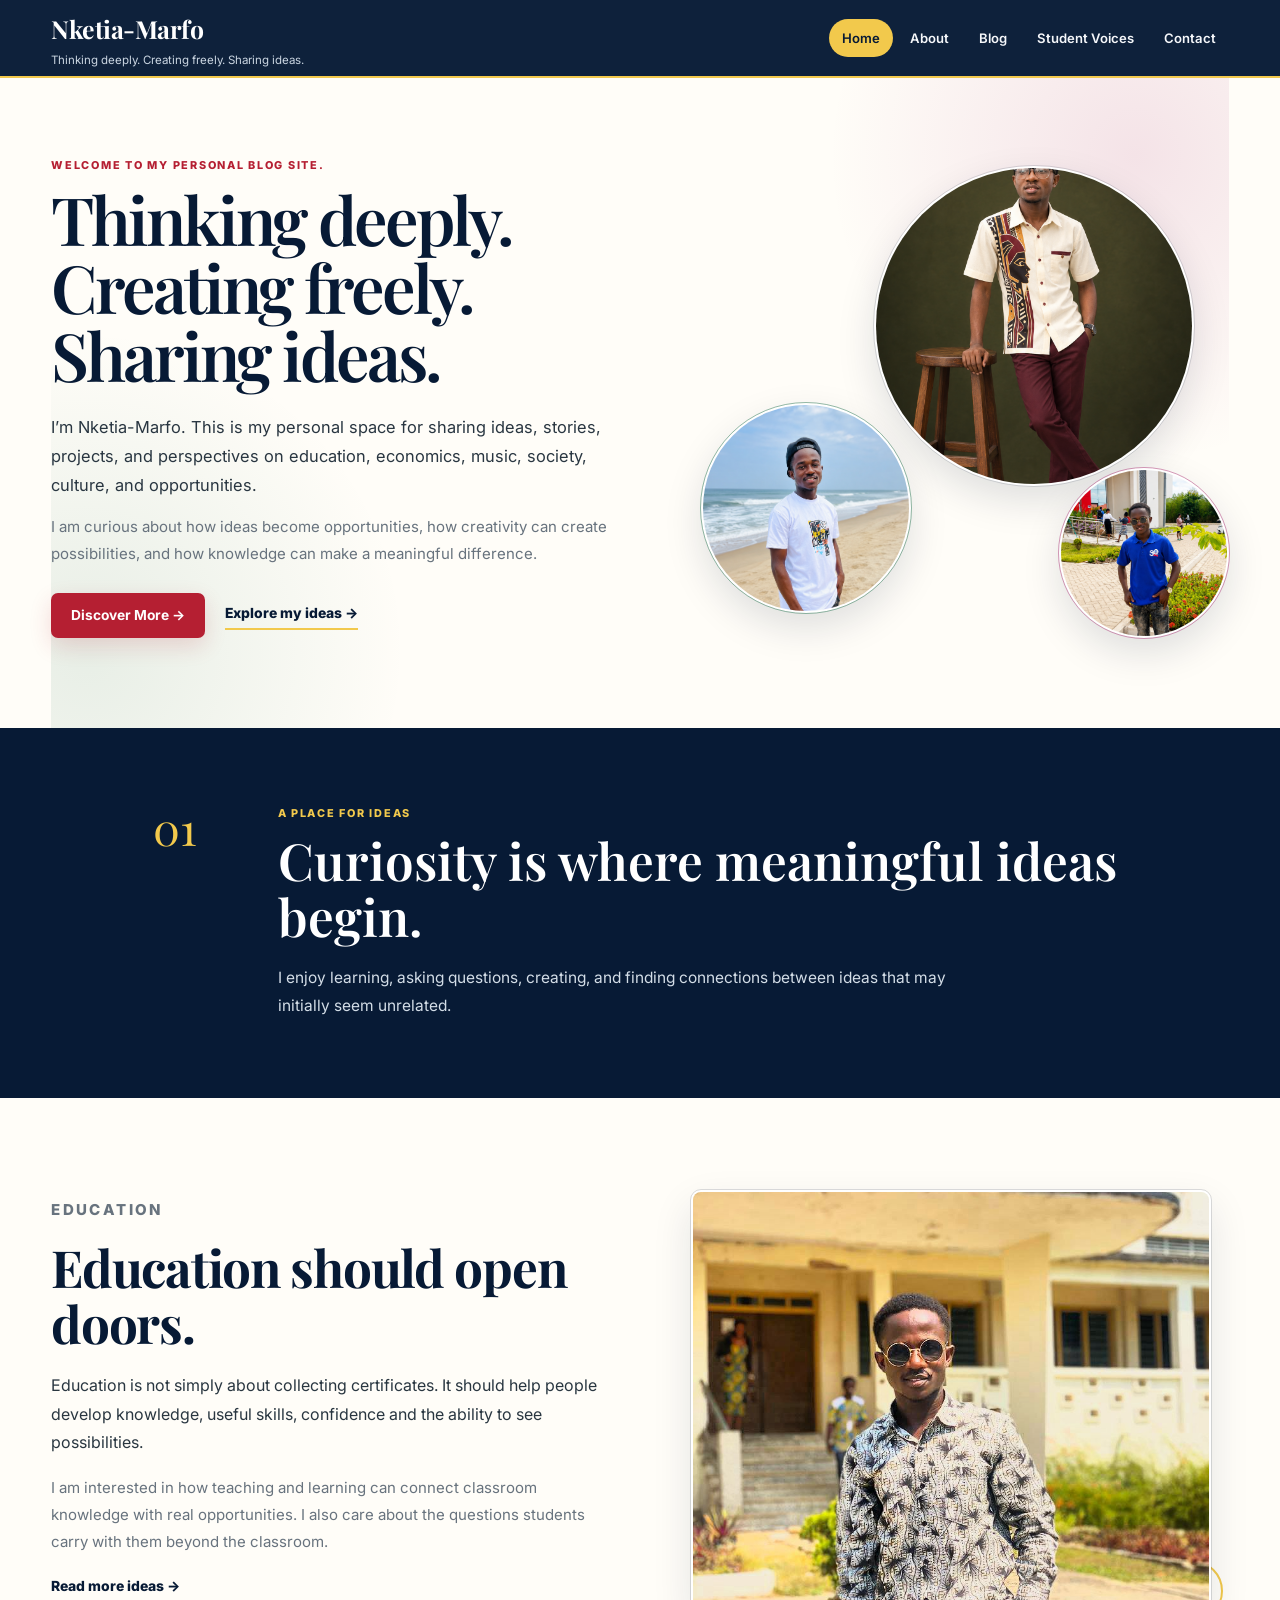
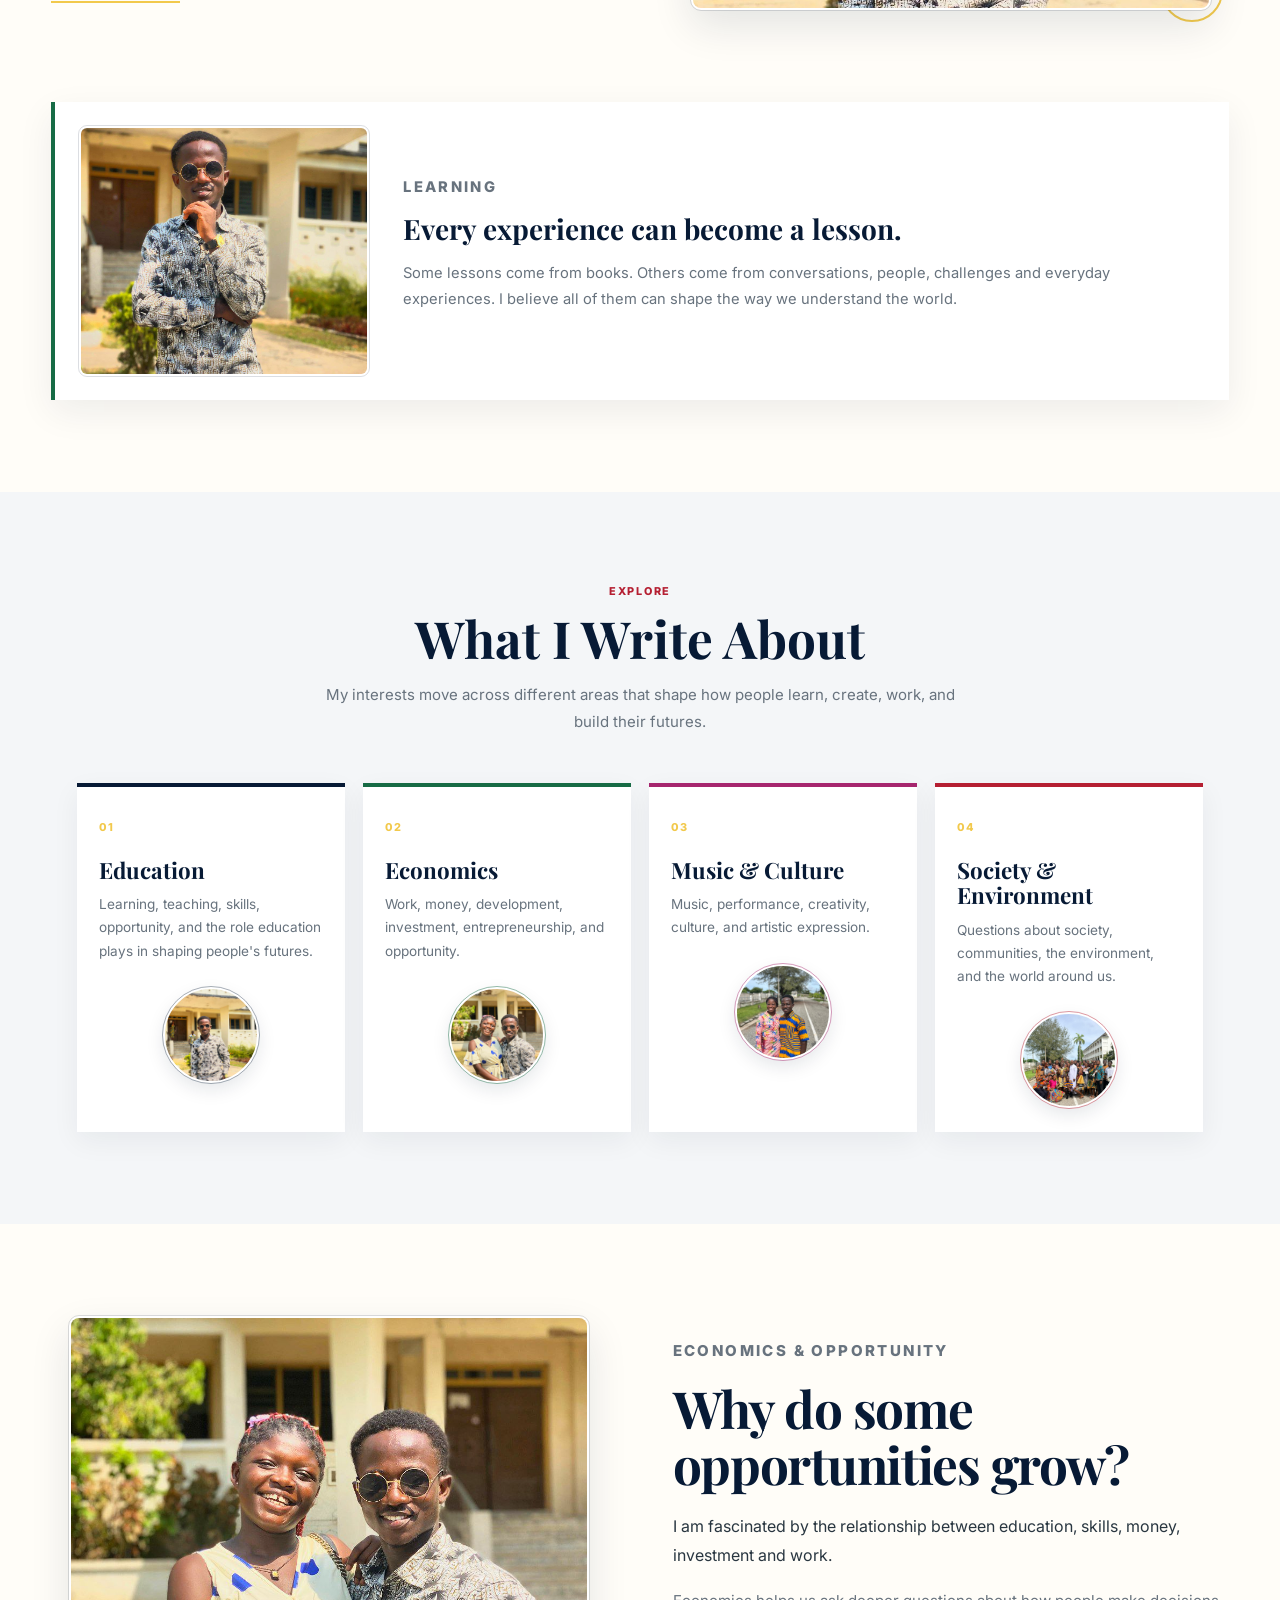
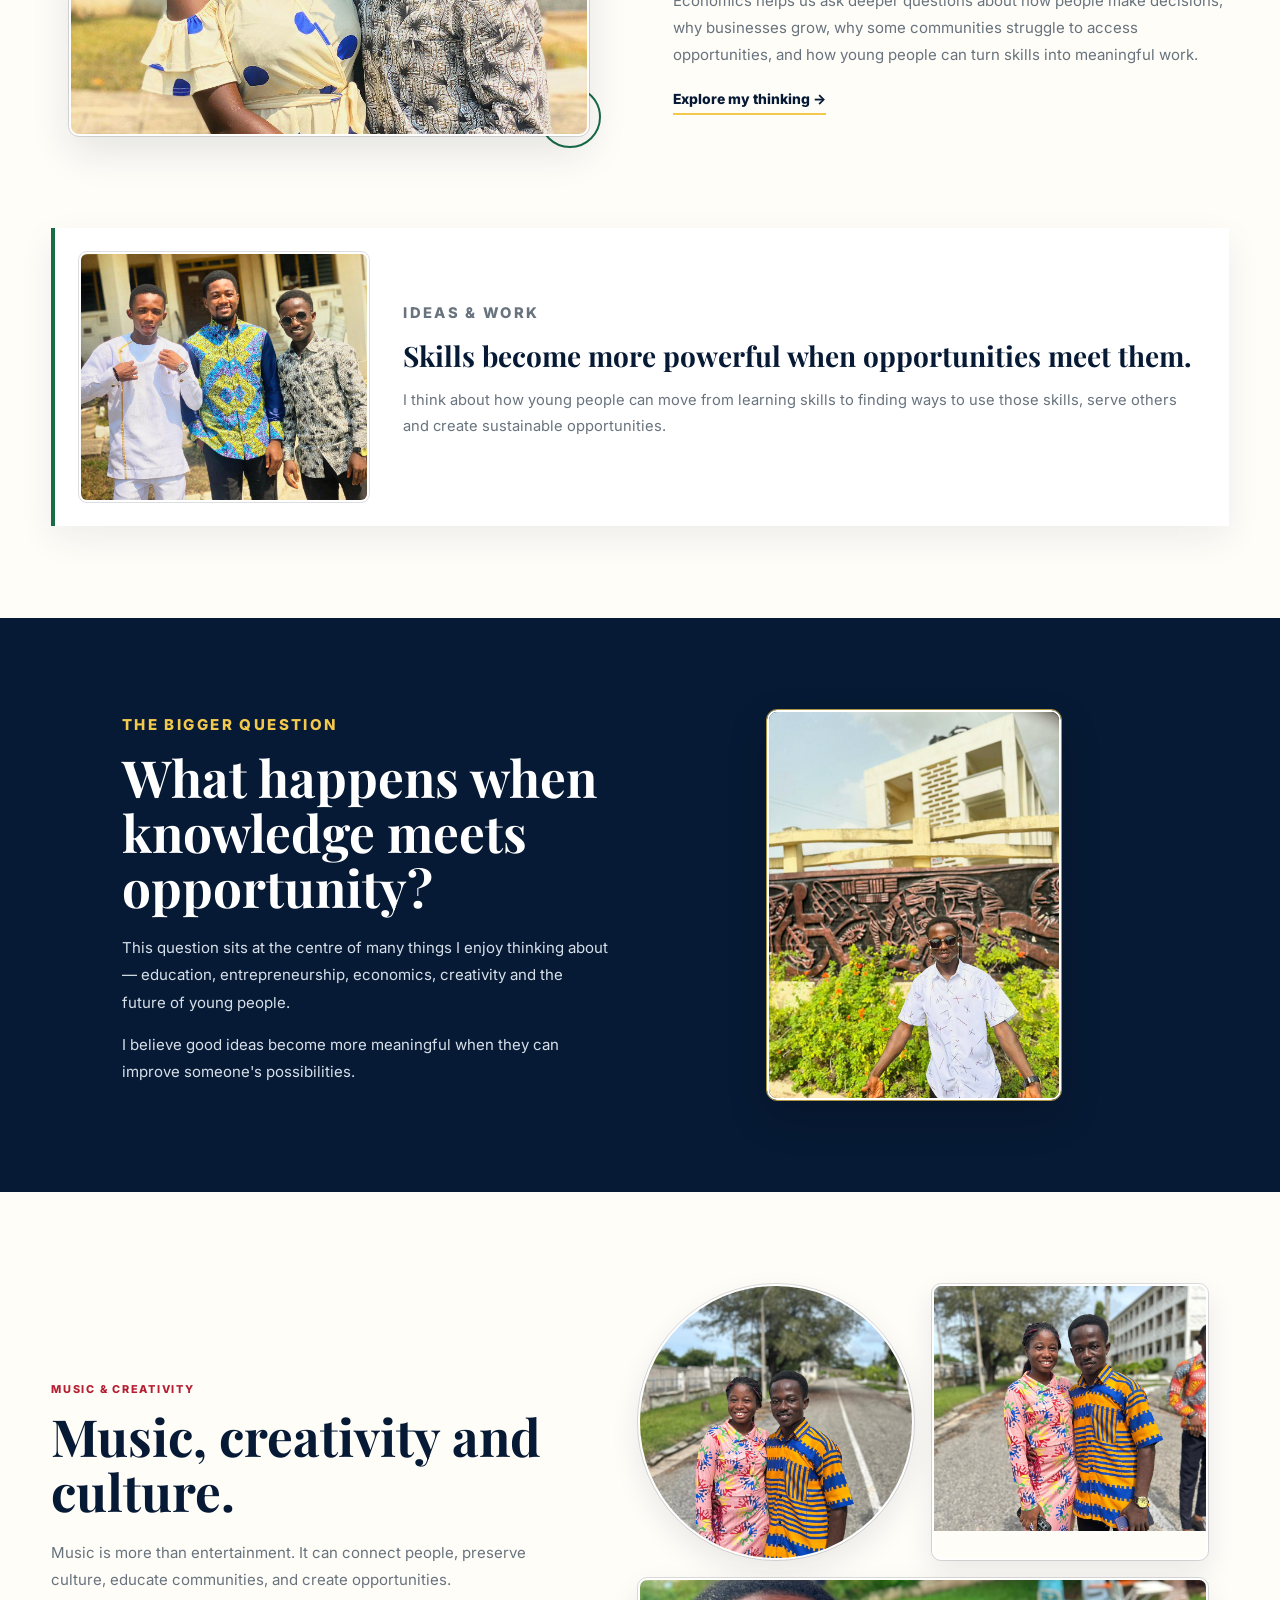
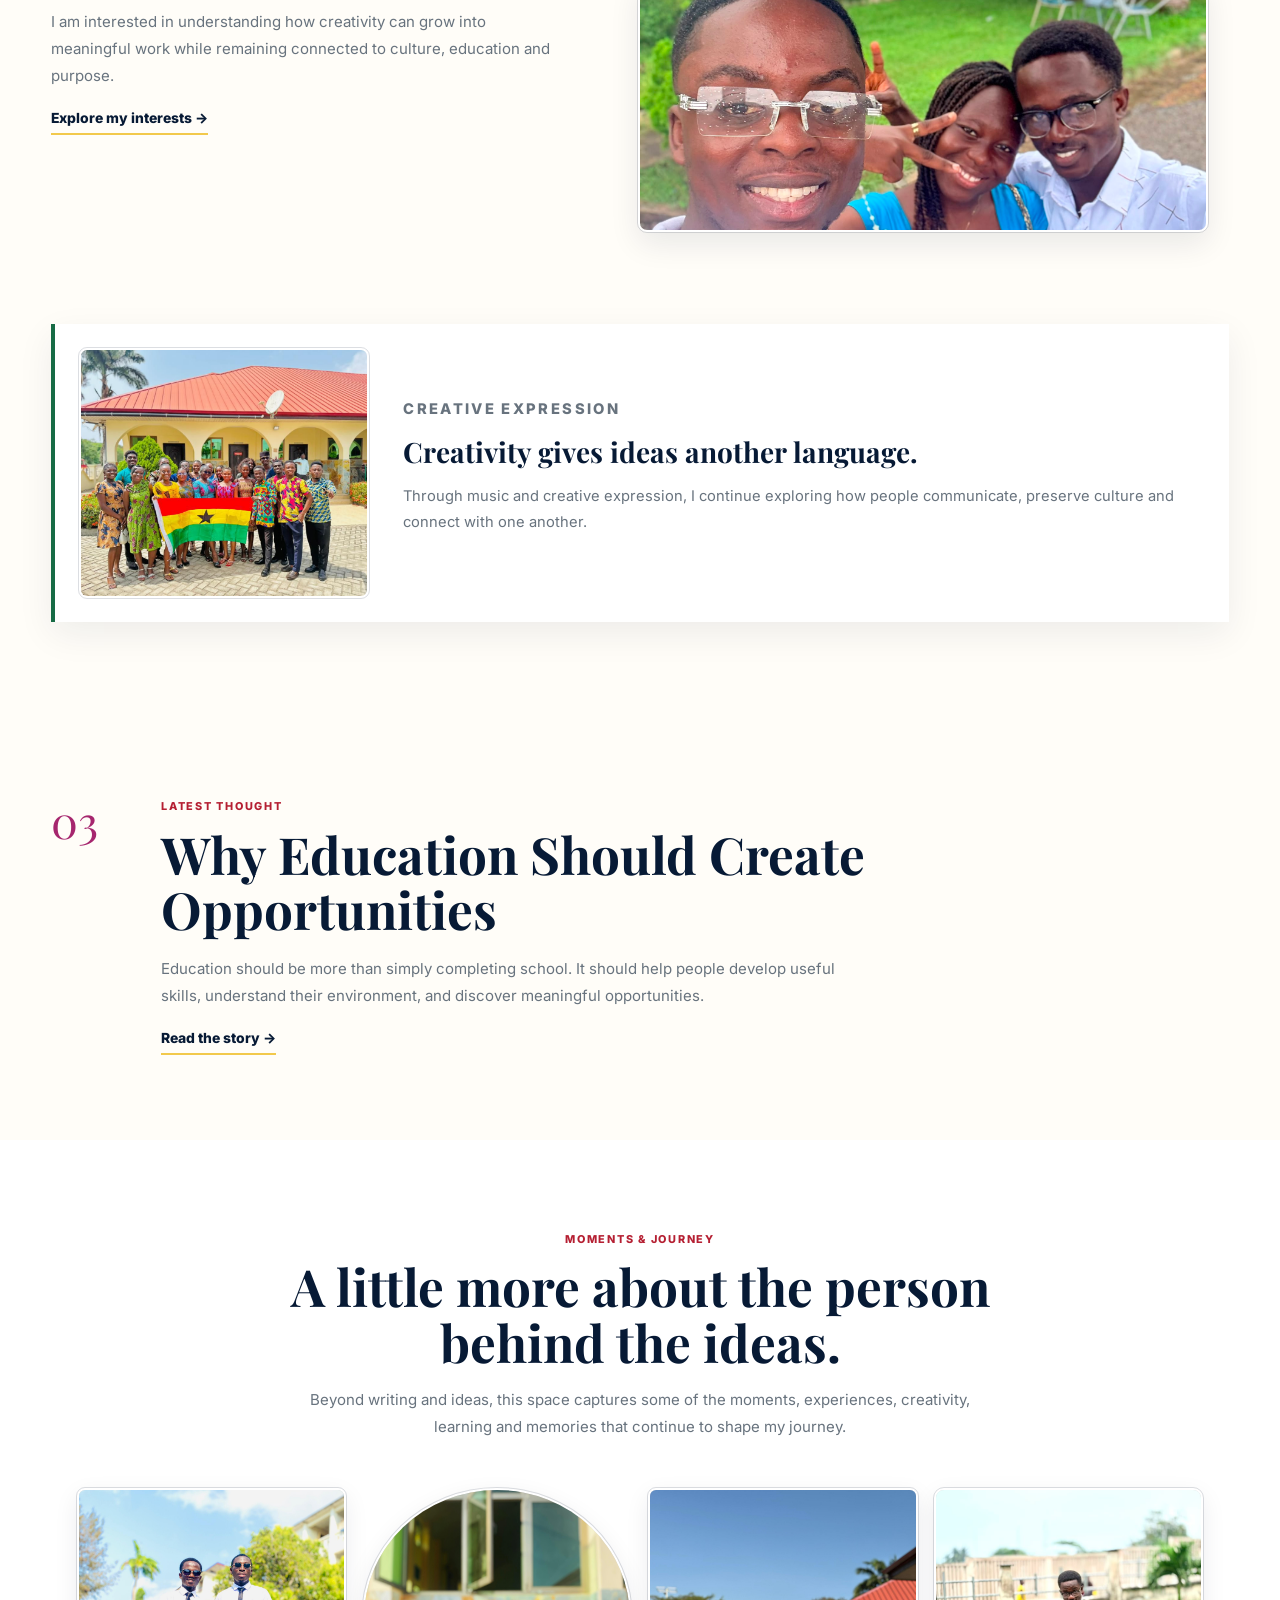
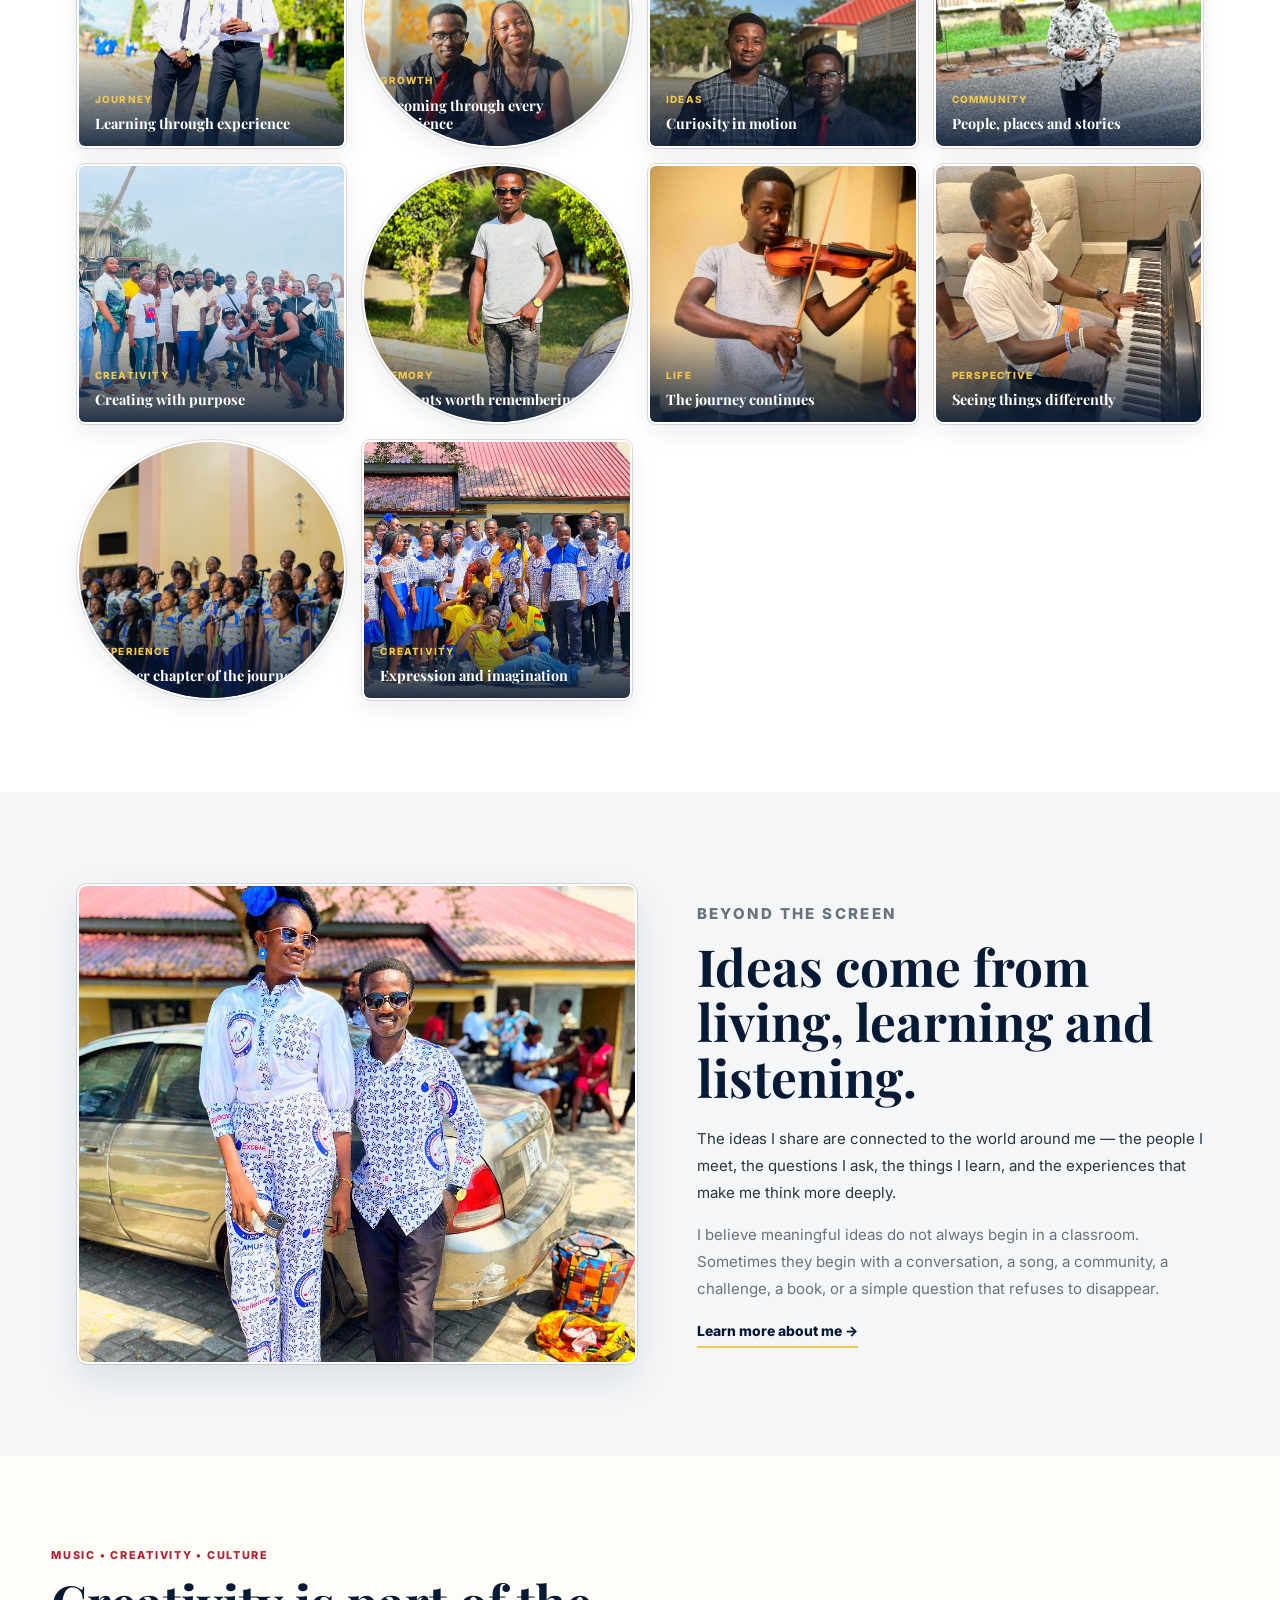
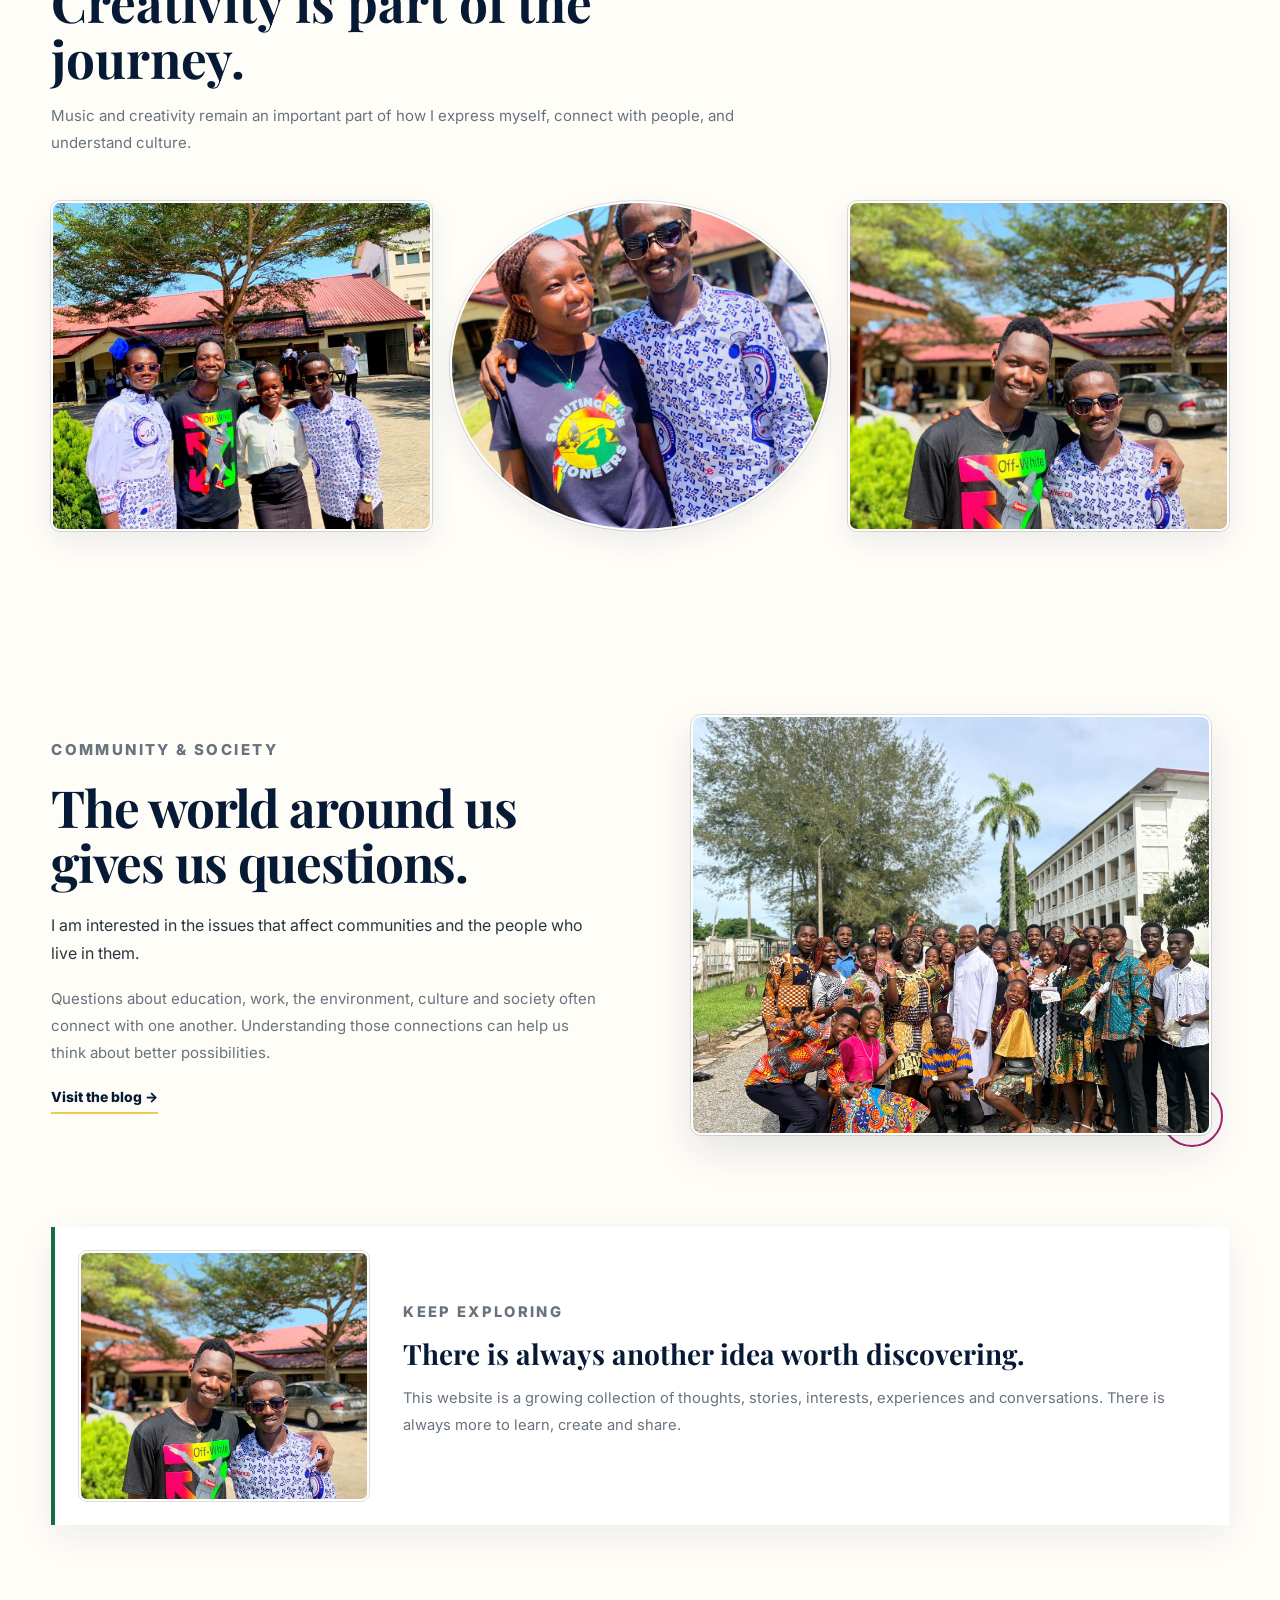
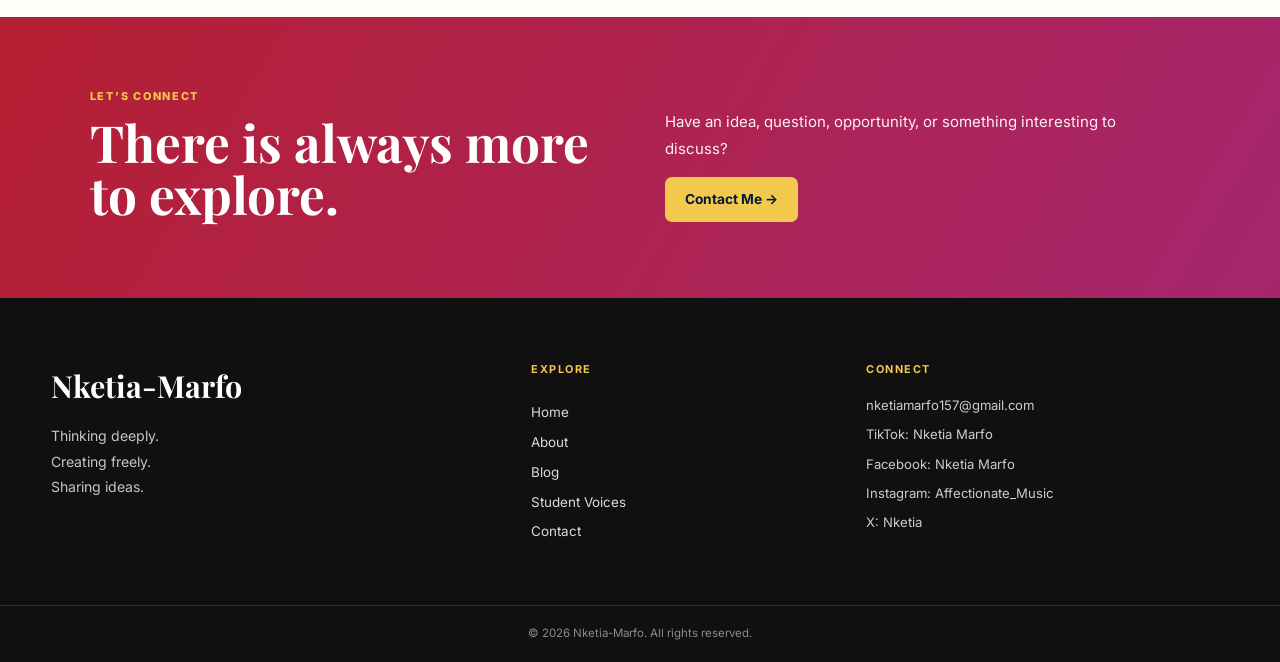
==== commit 3c1fc45f: "Create change" ====
--- a/index.html
+++ b/index.html
@@ -1859,7 +1859,8 @@
     <div class="hero-text">
 
         <p class="small-heading">
-            WELCOME TO NKETIA-MARFO
+            WELCOME TO MY PERSONAL BLOG SITE. 
+     
         </p>
 
         <h1>
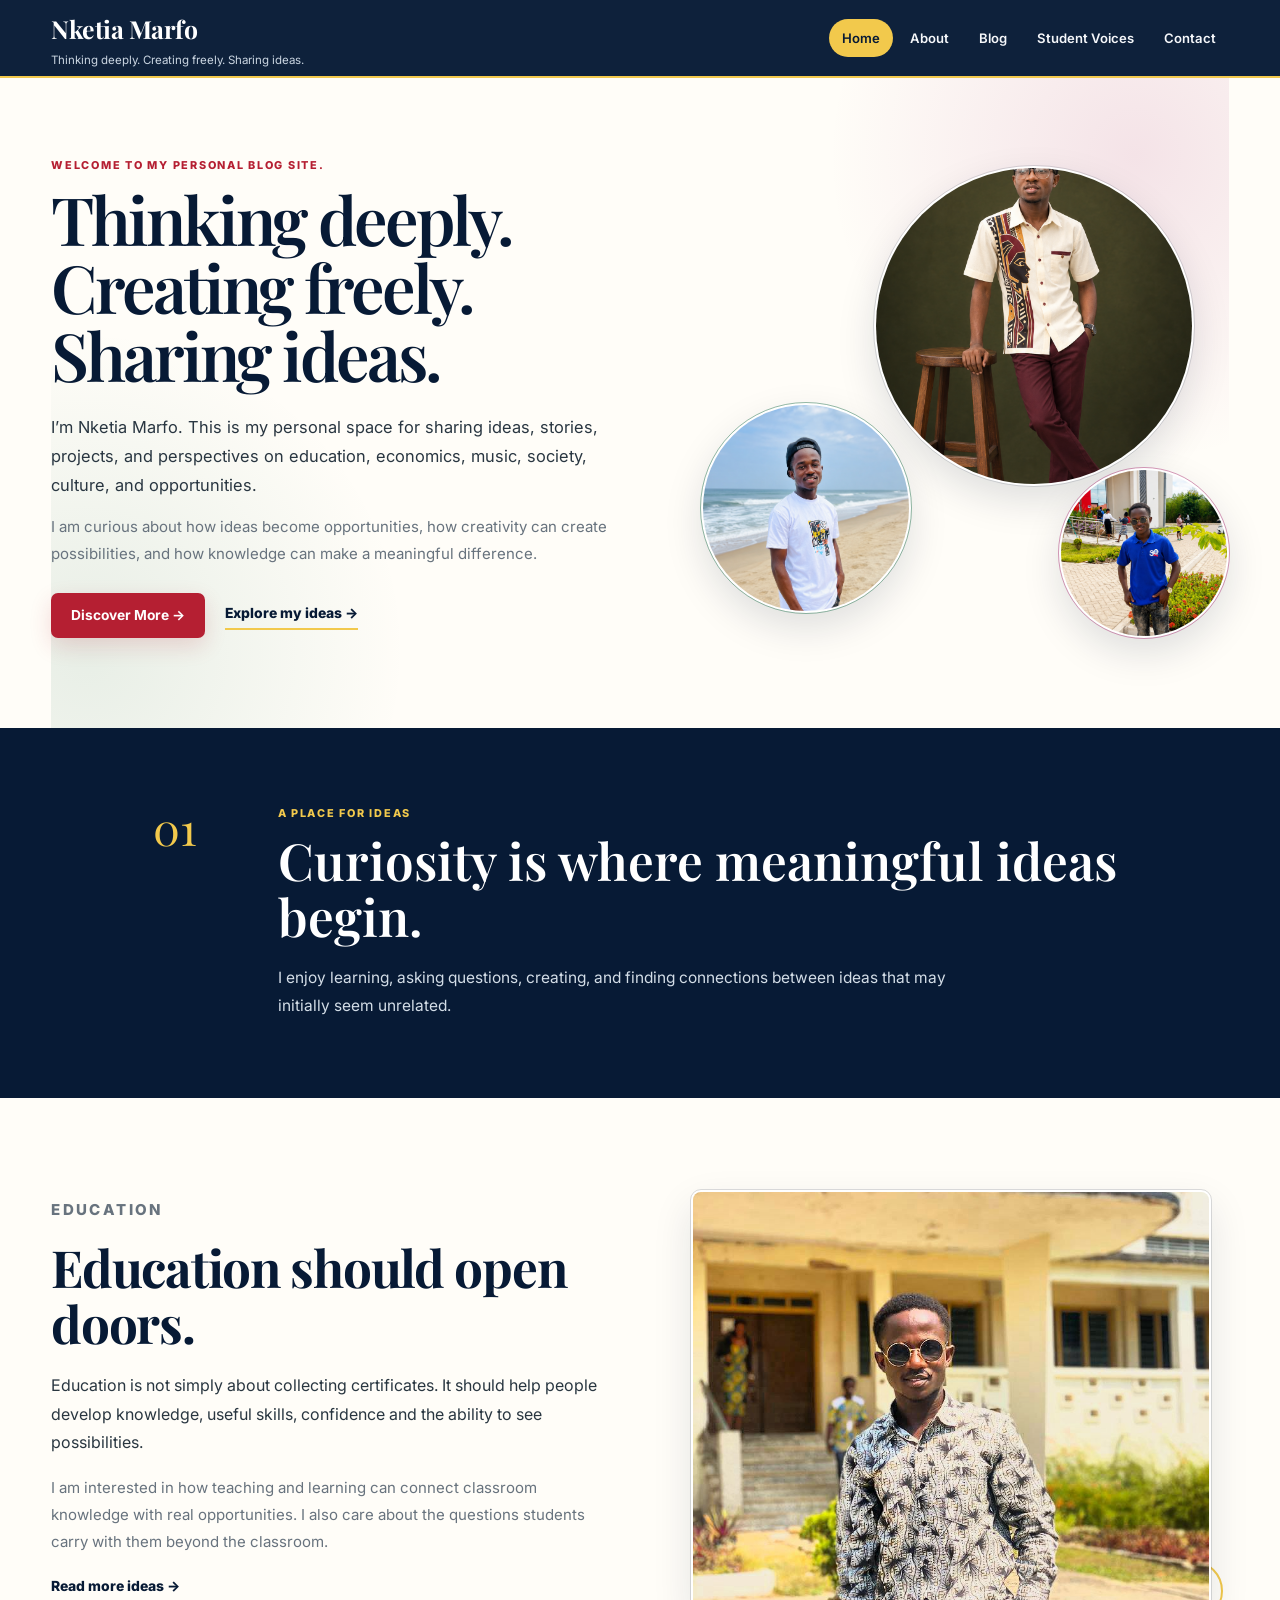
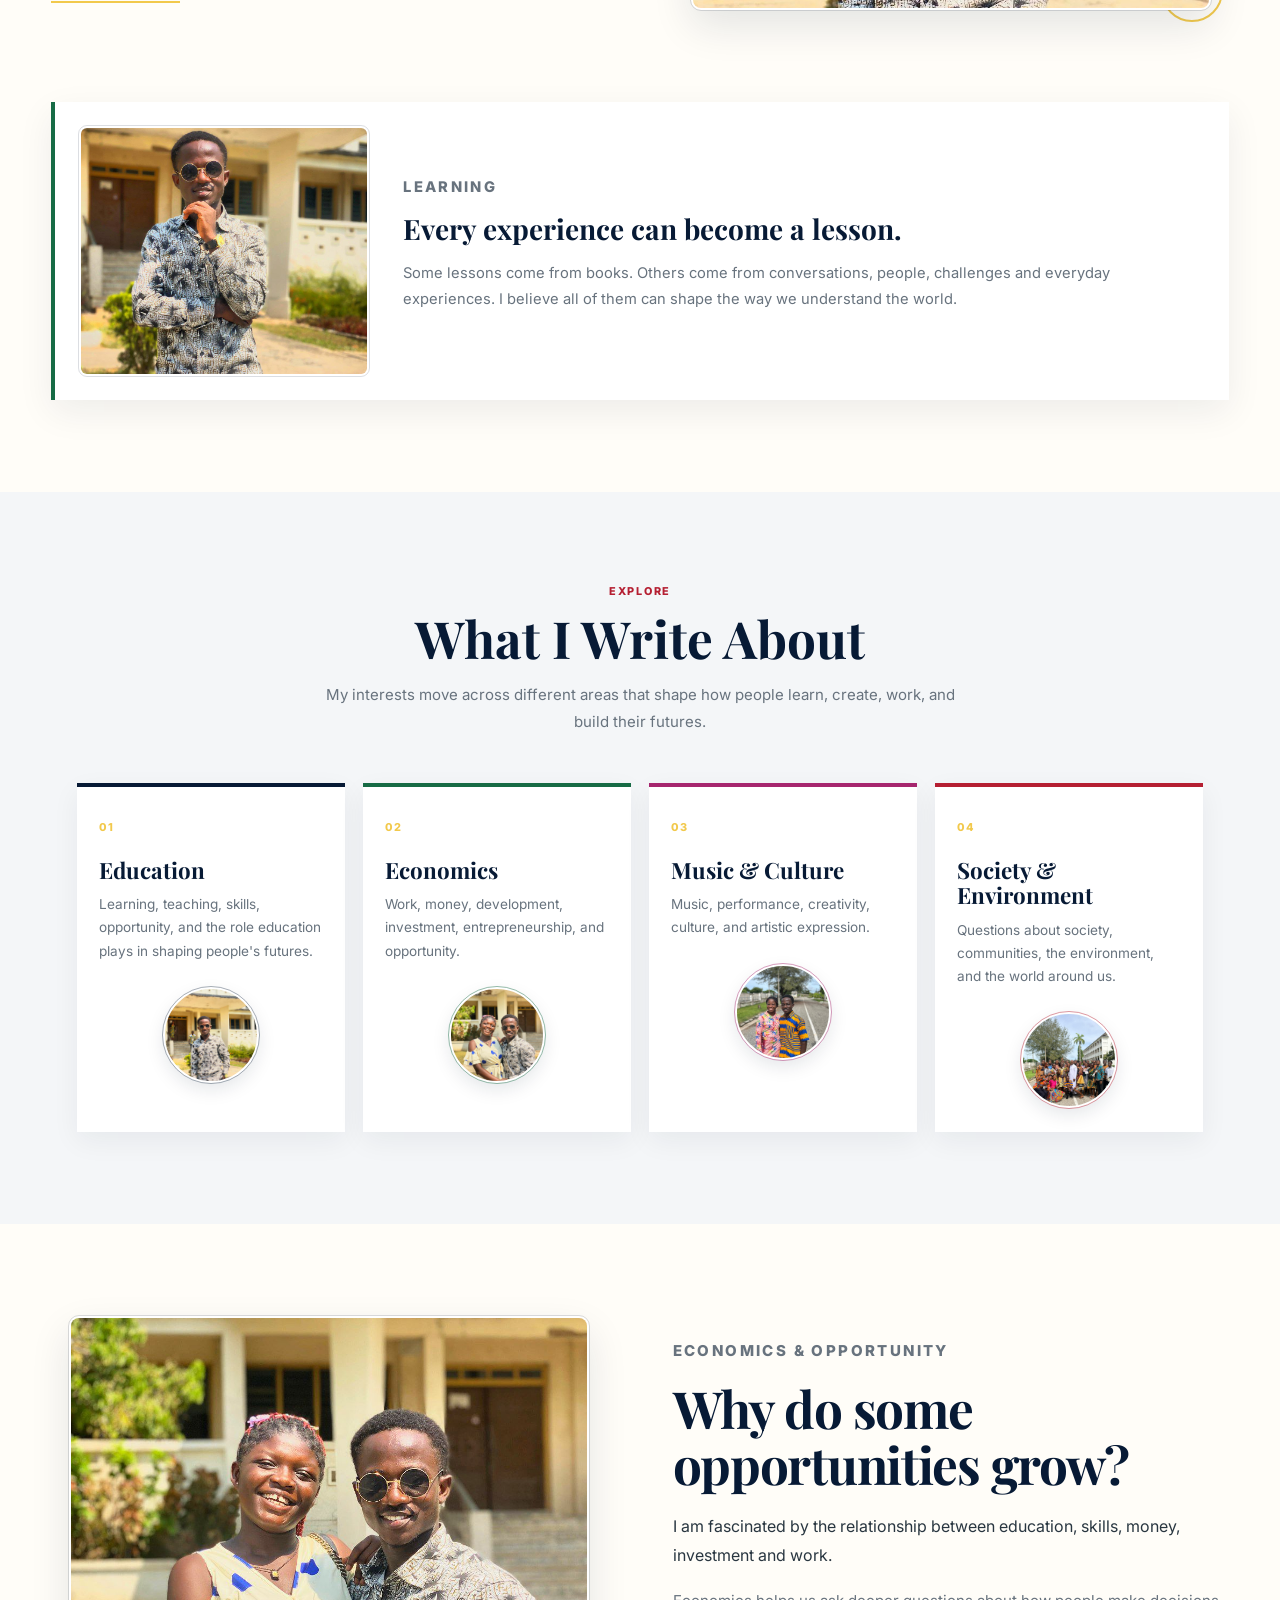
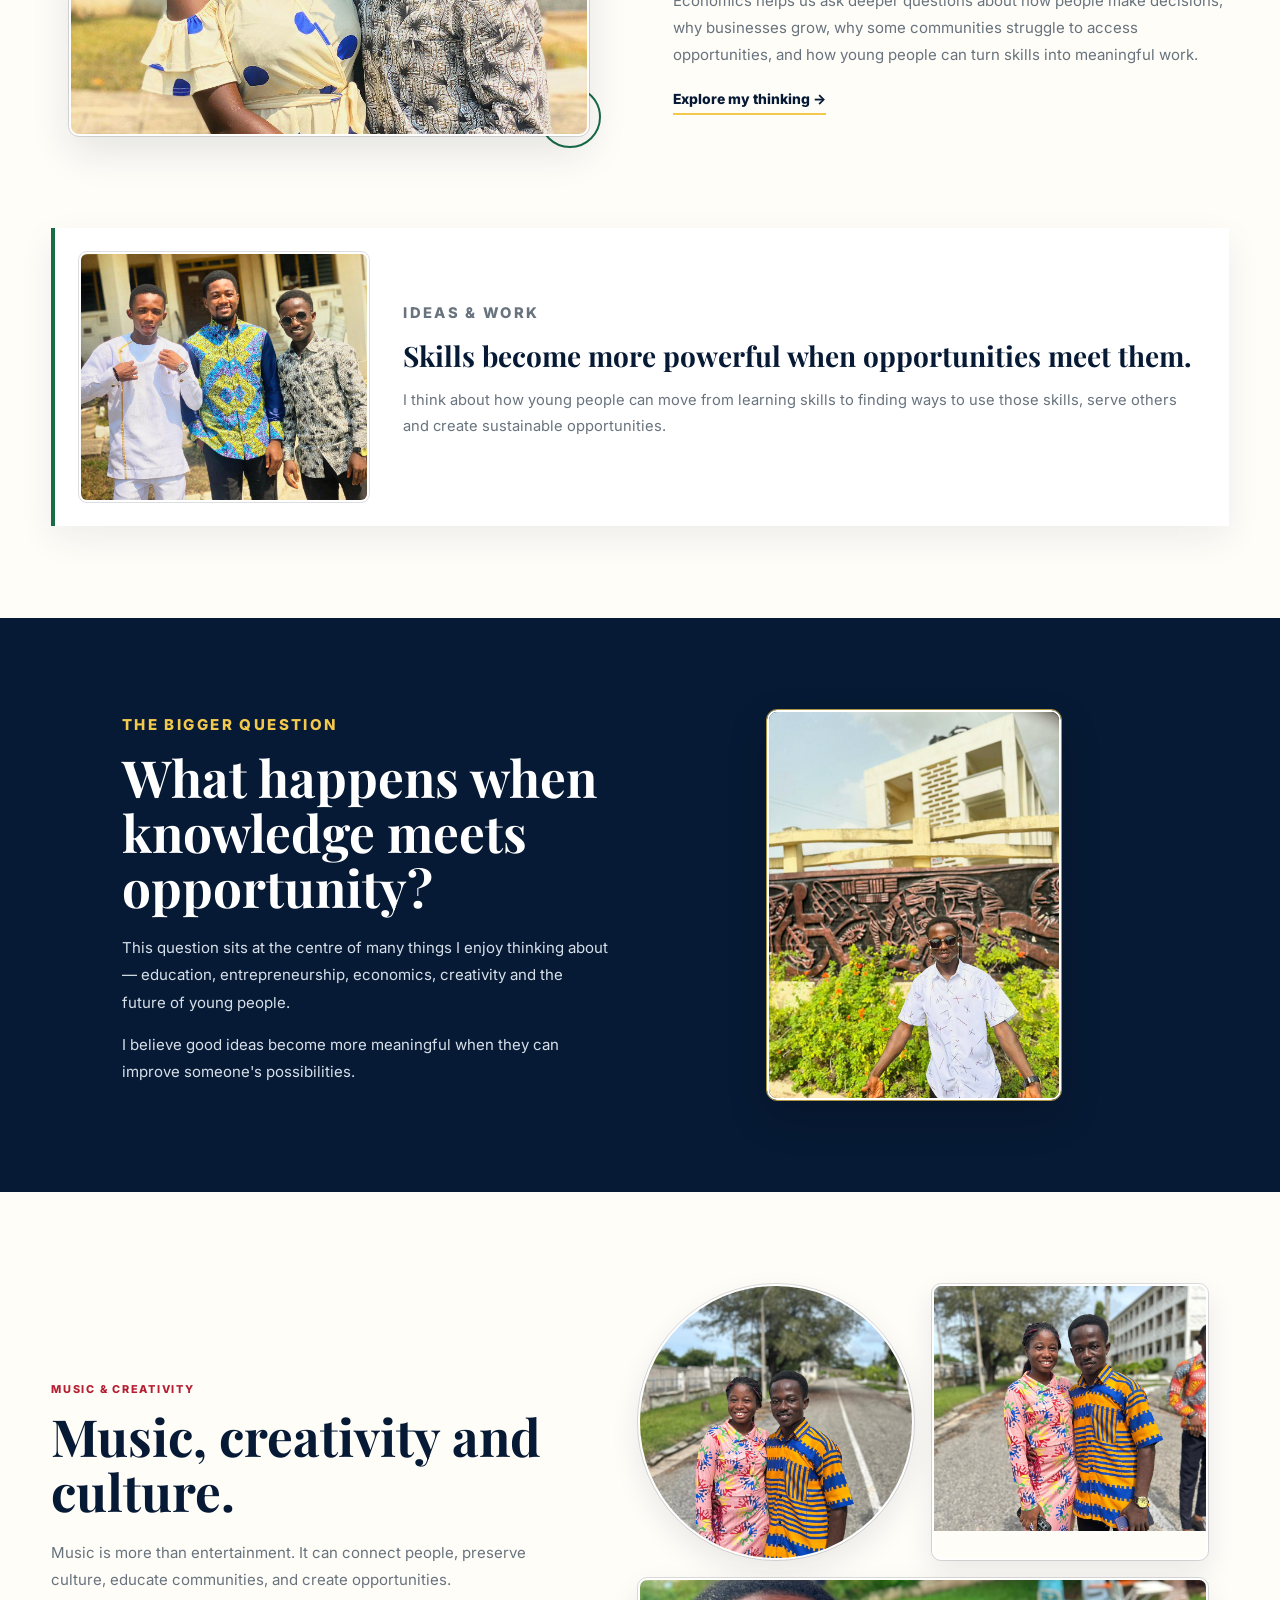
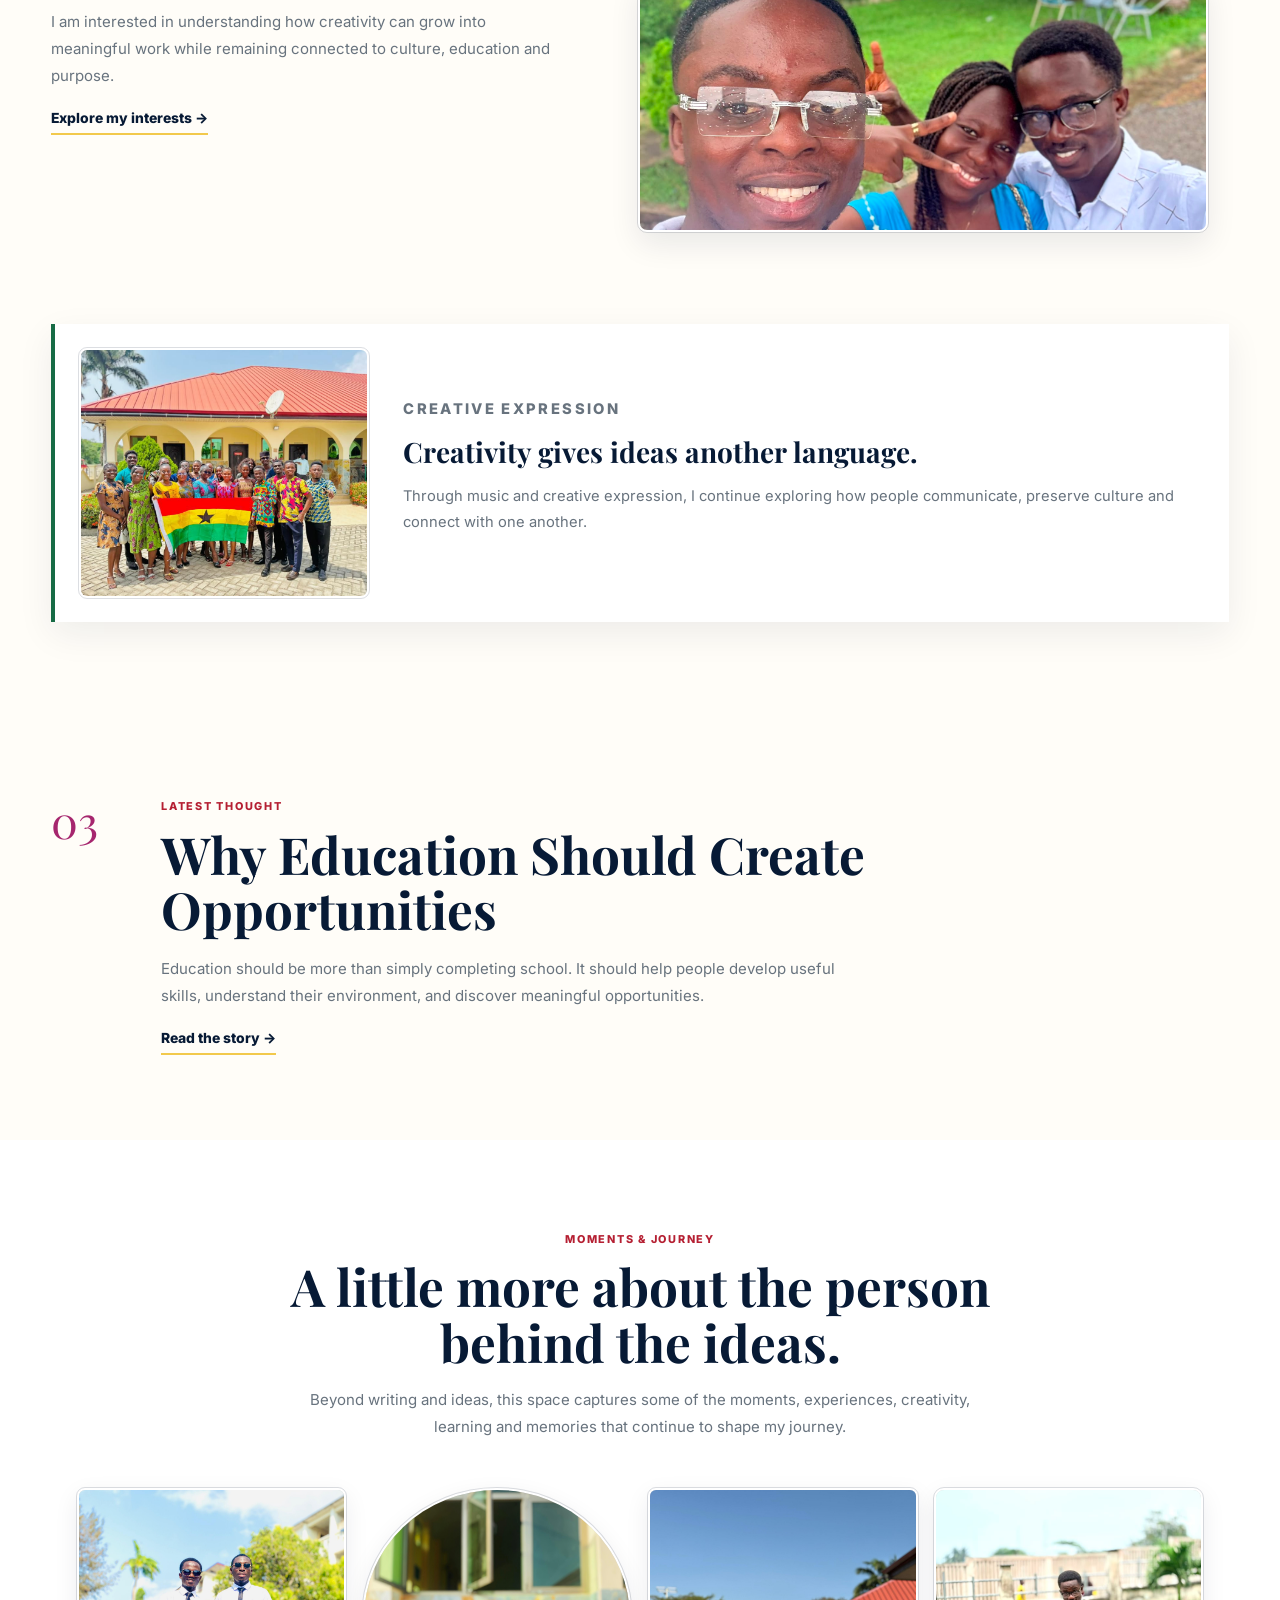
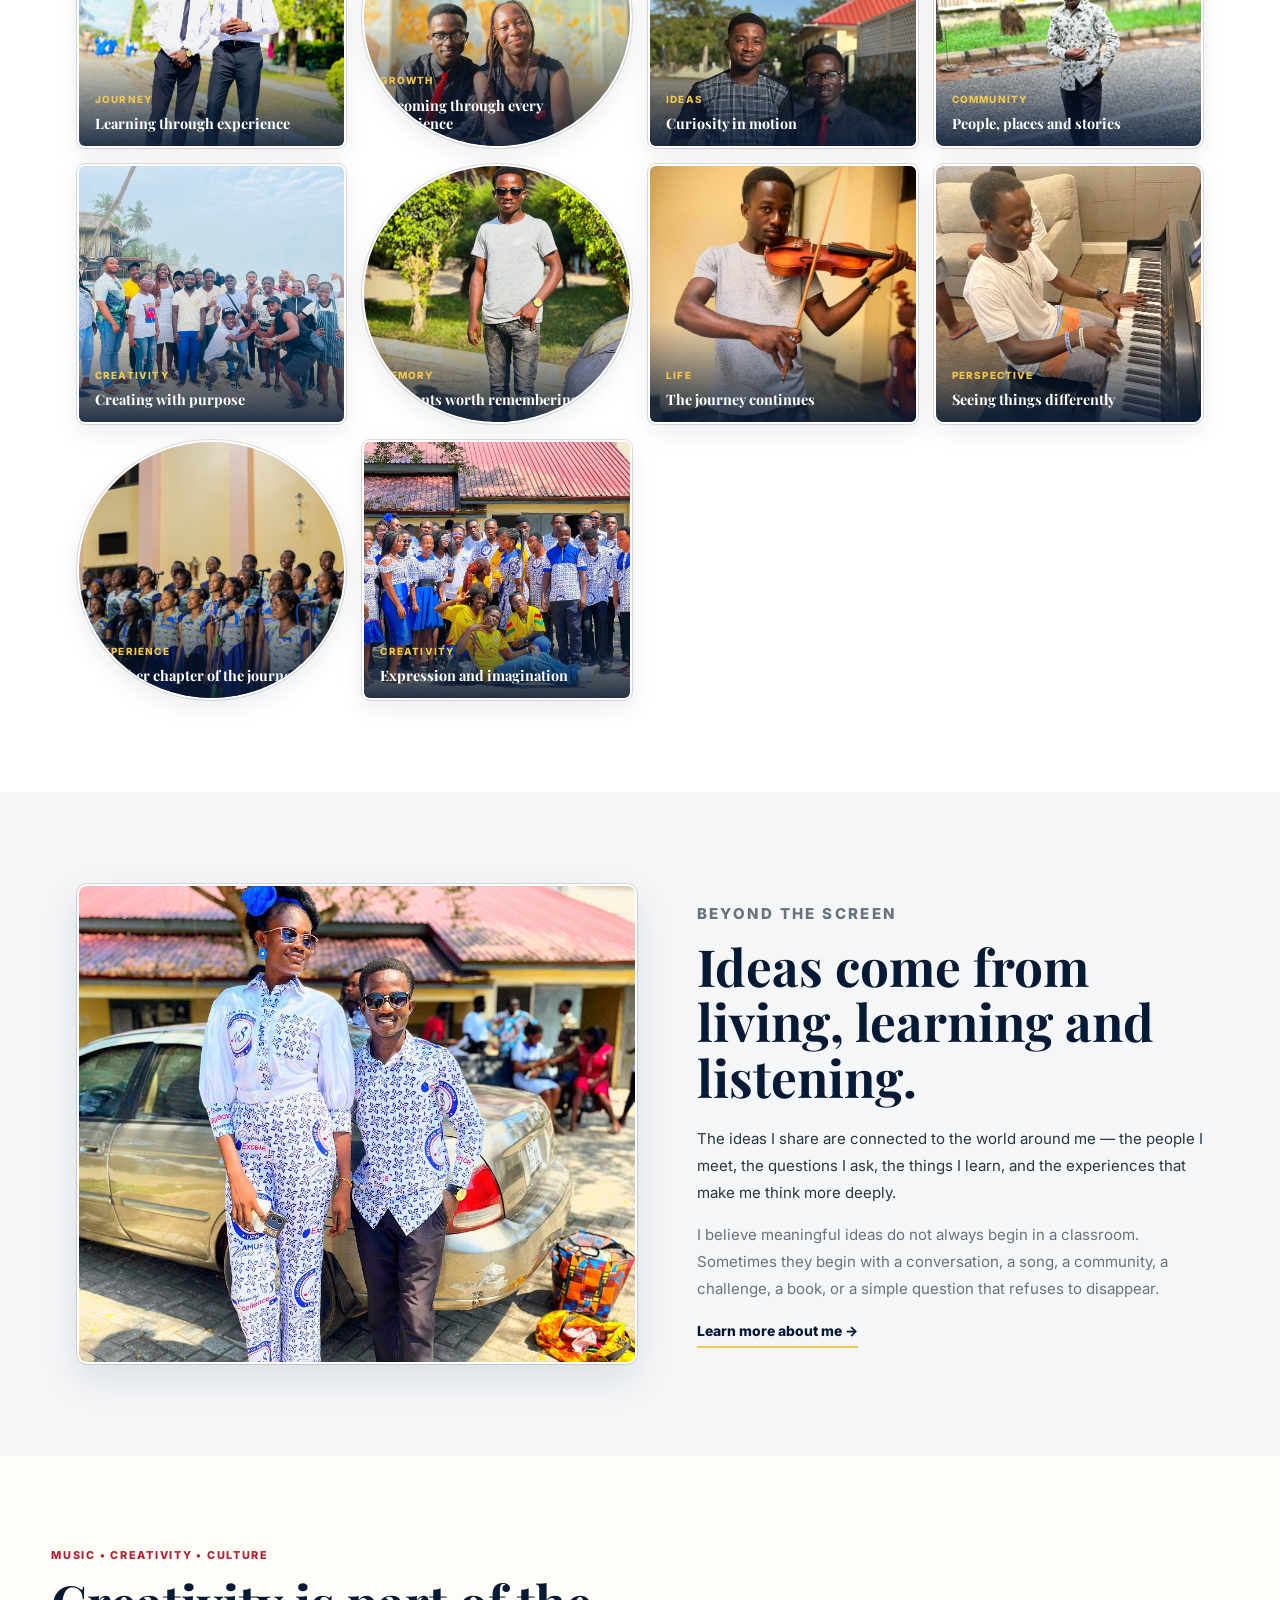
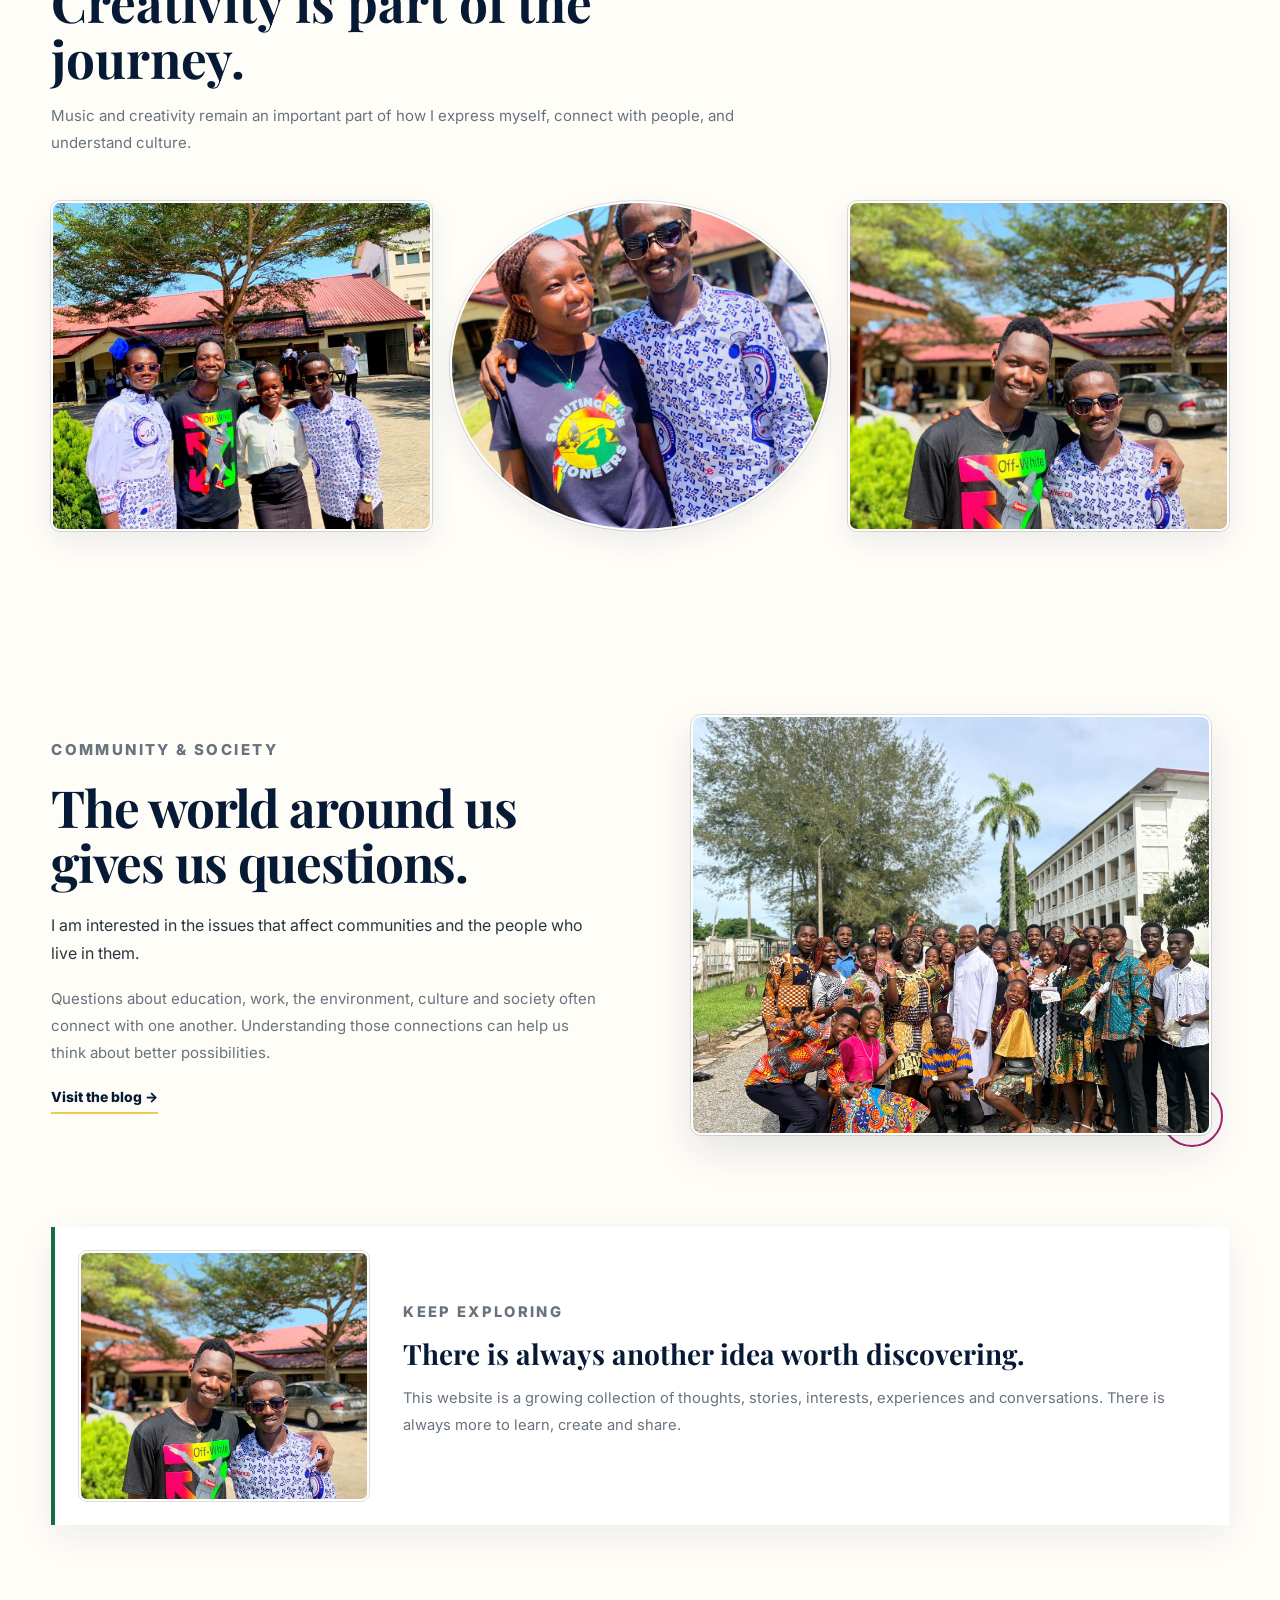
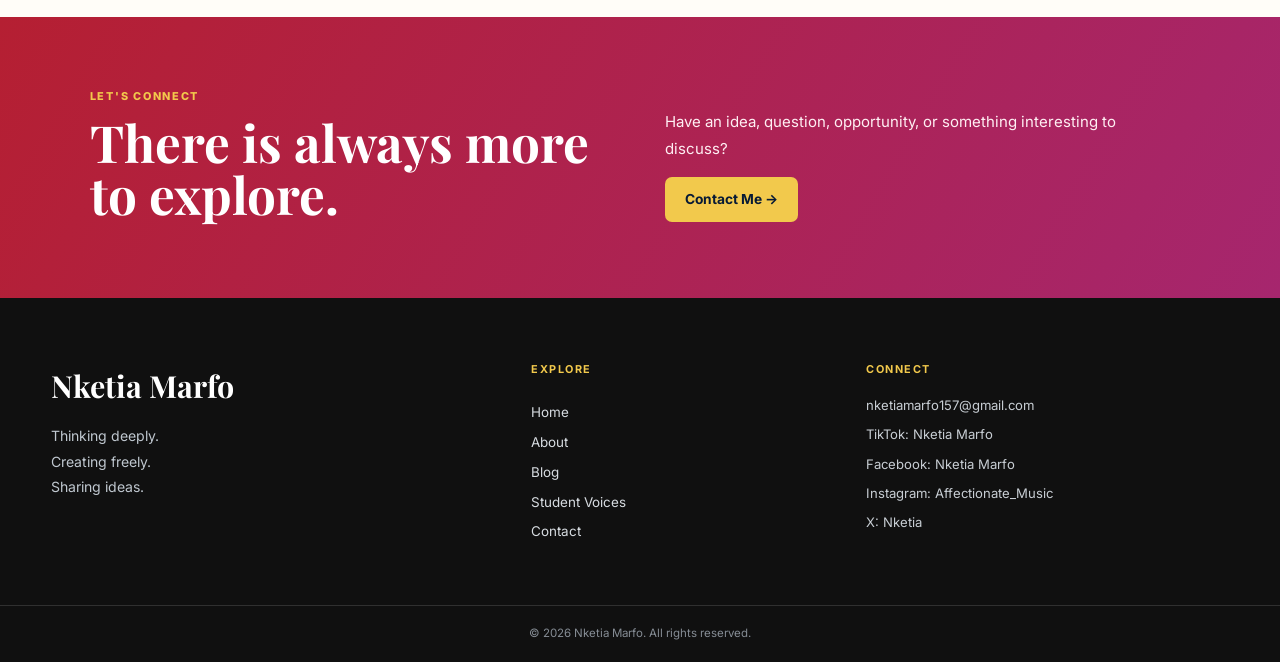
==== commit e5d7d64e: "Create change" ====
--- a/index.html
+++ b/index.html
@@ -4,11 +4,11 @@
 <meta charset="UTF-8">
 <meta name="viewport" content="width=device-width, initial-scale=1.0">
 
-<title>Nketia-Marfo | Home</title>
+<title>Nketia Marfo | Home</title>
 
 <meta
-  name="description"
-  content="Nketia-Marfo — thinking deeply, creating freely, and sharing ideas about education, economics, music, culture, society and opportunity."
+name="description"
+content="Nketia Marfo — thinking deeply, creating freely, and sharing ideas about education, economics, music, culture, society and opportunity."
 >
 
 <link rel="preconnect" href="https://fonts.googleapis.com">
@@ -22,7 +22,7 @@
 <style>
 
 /* =========================================================
-   NKETIA-MARFO
+   NKETIA MARFO
    HOME PAGE — CLEAN EDITORIAL REDESIGN
 ========================================================= */
 
@@ -1805,48 +1805,47 @@
 
 <header class="site-header">
 
-    <div class="header-content">
-
-        <div class="brand-block">
-
-            <a href="index.html" class="site-name">
-                Nketia-Marfo
-            </a>
-
-            <p>
-                Thinking deeply. Creating freely. Sharing ideas.
-            </p>
-
-        </div>
-
-        <nav class="main-nav">
-
-            <a href="index.html" class="nav-link active">
-                Home
-            </a>
-
-            <a href="about.html" class="nav-link">
-                About
-            </a>
-
-            <a href="blog.html" class="nav-link">
-                Blog
-            </a>
-
-            <a href="Students-Voice.html" class="nav-link">
-                Student Voices
-            </a>
-
-            <a href="contact.html" class="nav-link">
-                Contact
-            </a>
-
-        </nav>
-
-    </div>
+<div class="header-content">
+
+    <div class="brand-block">
+
+        <a href="index.html" class="site-name">
+            Nketia Marfo
+        </a>
+
+        <p>
+            Thinking deeply. Creating freely. Sharing ideas.
+        </p>
+
+    </div>
+
+    <nav class="main-nav">
+
+        <a href="index.html" class="nav-link active">
+            Home
+        </a>
+
+        <a href="about.html" class="nav-link">
+            About
+        </a>
+
+        <a href="blog.html" class="nav-link">
+            Blog
+        </a>
+
+        <a href="Students-Voice.html" class="nav-link">
+            Student Voices
+        </a>
+
+        <a href="contact.html" class="nav-link">
+            Contact
+        </a>
+
+    </nav>
+
+</div>
 
 </header>
-
 
 <main>
 
@@ -1856,1068 +1855,1050 @@
 
 <section class="hero-section">
 
-    <div class="hero-text">
+<div class="hero-text">
+
+    <p class="small-heading">
+        WELCOME TO MY PERSONAL BLOG SITE.
+    </p>
+
+    <h1>
+        Thinking deeply.<br>
+        Creating freely.<br>
+        Sharing ideas.
+    </h1>
+
+    <p class="lead-text">
+        I’m Nketia Marfo. This is my personal space for
+        sharing ideas, stories, projects, and perspectives
+        on education, economics, music, society, culture,
+        and opportunities.
+    </p>
+
+    <p>
+        I am curious about how ideas become opportunities,
+        how creativity can create possibilities, and how
+        knowledge can make a meaningful difference.
+    </p>
+
+    <div class="hero-actions">
+
+        <a href="about.html" class="button">
+            Discover More →
+        </a>
+
+        <a href="blog.html" class="text-link">
+            Explore my ideas →
+        </a>
+
+    </div>
+
+</div>
+
+
+<div class="hero-photo-group">
+
+    <div class="hero-round-photo hero-photo-1">
+
+        <img
+            src="file_0000000037bc8210ba33c13682e0591b.png"
+            alt="Nketia Marfo"
+        >
+
+    </div>
+
+
+    <div class="hero-round-photo hero-photo-2">
+
+        <img
+            src="file_00000000782081f486b26a47a83586ad.png"
+            alt="Nketia Marfo"
+        >
+
+    </div>
+
+
+    <div class="hero-round-photo hero-photo-3">
+
+        <img
+            src="file_0000000099e471f48092d9c598859a2a.png"
+            alt="Nketia Marfo"
+        >
+
+    </div>
+
+</div>
+
+</section>
+
+<!-- =========================================================
+     STATEMENT
+========================================================= -->
+
+<section class="statement-section">
+
+<div class="statement-number">
+    01
+</div>
+
+<div class="statement-content">
+
+    <p class="small-heading">
+        A PLACE FOR IDEAS
+    </p>
+
+    <h2>
+        Curiosity is where
+        meaningful ideas begin.
+    </h2>
+
+    <p>
+        I enjoy learning, asking questions, creating,
+        and finding connections between ideas that may
+        initially seem unrelated.
+    </p>
+
+</div>
+
+</section>
+
+<!-- =========================================================
+     EDUCATION
+========================================================= -->
+
+<section class="editorial-section">
+
+<div class="editorial-grid">
+
+    <div class="editorial-text">
 
         <p class="small-heading">
-            WELCOME TO MY PERSONAL BLOG SITE. 
-     
-        </p>
-
-        <h1>
+            EDUCATION
+        </p>
+
+        <h2>
+            Education should
+            open doors.
+        </h2>
+
+        <p class="lead-text">
+            Education is not simply about collecting
+            certificates. It should help people develop
+            knowledge, useful skills, confidence and
+            the ability to see possibilities.
+        </p>
+
+        <p>
+            I am interested in how teaching and learning
+            can connect classroom knowledge with real
+            opportunities. I also care about the questions
+            students carry with them beyond the classroom.
+        </p>
+
+        <a href="blog.html" class="text-link">
+            Read more ideas →
+        </a>
+
+    </div>
+
+
+    <div class="editorial-photo">
+
+        <img
+            src="IMG_20260210_225825_521.jpg"
+            alt="Nketia Marfo and learning"
+            loading="lazy"
+        >
+
+    </div>
+
+</div>
+
+</section>
+
+<!-- =========================================================
+     EDUCATION SUPPORT
+========================================================= -->
+
+<section class="writing-photo">
+
+<div class="writing-photo-card">
+
+    <img
+        src="IMG_20260210_225833_813.jpg"
+        alt="A moment from Nketia Marfo's journey"
+        loading="lazy"
+    >
+
+    <div>
+
+        <p class="small-heading">
+            LEARNING
+        </p>
+
+        <h3>
+            Every experience can
+            become a lesson.
+        </h3>
+
+        <p>
+            Some lessons come from books. Others come
+            from conversations, people, challenges and
+            everyday experiences. I believe all of them
+            can shape the way we understand the world.
+        </p>
+
+    </div>
+
+</div>
+
+</section>
+
+<!-- =========================================================
+     WHAT I WRITE ABOUT
+========================================================= -->
+
+<section class="interests-section">
+
+<div class="section-intro">
+
+    <p class="small-heading">
+        EXPLORE
+    </p>
+
+    <h2>
+        What I Write About
+    </h2>
+
+    <p>
+        My interests move across different areas that
+        shape how people learn, create, work, and build
+        their futures.
+    </p>
+
+</div>
+
+
+<div class="interest-grid">
+
+    <article class="interest-card">
+
+        <span>01</span>
+
+        <h3>
+            Education
+        </h3>
+
+        <p>
+            Learning, teaching, skills, opportunity,
+            and the role education plays in shaping
+            people's futures.
+        </p>
+
+    </article>
+
+
+    <article class="interest-card">
+
+        <span>02</span>
+
+        <h3>
+            Economics
+        </h3>
+
+        <p>
+            Work, money, development, investment,
+            entrepreneurship, and opportunity.
+        </p>
+
+    </article>
+
+
+    <article class="interest-card">
+
+        <span>03</span>
+
+        <h3>
+            Music & Culture
+        </h3>
+
+        <p>
+            Music, performance, creativity, culture,
+            and artistic expression.
+        </p>
+
+    </article>
+
+
+    <article class="interest-card">
+
+        <span>04</span>
+
+        <h3>
+            Society & Environment
+        </h3>
+
+        <p>
+            Questions about society, communities,
+            the environment, and the world around us.
+        </p>
+
+    </article>
+
+</div>
+
+</section>
+
+<!-- =========================================================
+     ECONOMICS
+========================================================= -->
+
+<section class="editorial-section">
+
+<div class="editorial-grid">
+
+    <div class="editorial-photo green-ring">
+
+        <img
+            src="IMG_20260210_225842_806.jpg"
+            alt="Nketia Marfo exploring ideas about opportunity"
+            loading="lazy"
+        >
+
+    </div>
+
+
+    <div class="editorial-text">
+
+        <p class="small-heading">
+            ECONOMICS & OPPORTUNITY
+        </p>
+
+        <h2>
+            Why do some
+            opportunities grow?
+        </h2>
+
+        <p class="lead-text">
+            I am fascinated by the relationship between
+            education, skills, money, investment and work.
+        </p>
+
+        <p>
+            Economics helps us ask deeper questions about
+            how people make decisions, why businesses grow,
+            why some communities struggle to access
+            opportunities, and how young people can turn
+            skills into meaningful work.
+        </p>
+
+        <a href="blog.html" class="text-link">
+            Explore my thinking →
+        </a>
+
+    </div>
+
+</div>
+
+</section>
+
+<!-- =========================================================
+     ECONOMICS SUPPORT
+========================================================= -->
+
+<section class="writing-photo">
+
+<div class="writing-photo-card">
+
+    <img
+        src="IMG_20260210_230240_251.jpg"
+        alt="A moment connected to ideas and opportunity"
+        loading="lazy"
+    >
+
+    <div>
+
+        <p class="small-heading">
+            IDEAS & WORK
+        </p>
+
+        <h3>
+            Skills become more powerful
+            when opportunities meet them.
+        </h3>
+
+        <p>
+            I think about how young people can move
+            from learning skills to finding ways to
+            use those skills, serve others and create
+            sustainable opportunities.
+        </p>
+
+    </div>
+
+</div>
+
+</section>
+
+<!-- =========================================================
+     OPPORTUNITY FEATURE
+========================================================= -->
+
+<section class="opportunity-section">
+
+<div class="opportunity-inner">
+
+    <div class="opportunity-grid">
+
+        <div class="opportunity-text">
+
+            <p class="small-heading">
+                THE BIGGER QUESTION
+            </p>
+
+            <h2>
+                What happens when
+                knowledge meets opportunity?
+            </h2>
+
+            <p>
+                This question sits at the centre of many
+                things I enjoy thinking about — education,
+                entrepreneurship, economics, creativity
+                and the future of young people.
+            </p>
+
+            <p>
+                I believe good ideas become more meaningful
+                when they can improve someone's possibilities.
+            </p>
+
+        </div>
+
+
+        <div class="opportunity-photo">
+
+            <img
+                src="IMG_20260222_125912_662.jpg"
+                alt="Nketia Marfo"
+                loading="lazy"
+            >
+
+        </div>
+
+    </div>
+
+</div>
+
+</section>
+
+<!-- =========================================================
+     MUSIC & CREATIVITY
+========================================================= -->
+
+<section class="latter-section">
+
+<div class="latter-text">
+
+    <p class="small-heading">
+        MUSIC & CREATIVITY
+    </p>
+
+    <h2>
+        Music, creativity
+        and culture.
+    </h2>
+
+    <p class="lead-text">
+        Music is more than entertainment. It can connect
+        people, preserve culture, educate communities,
+        and create opportunities.
+    </p>
+
+    <p>
+        I am interested in understanding how creativity
+        can grow into meaningful work while remaining
+        connected to culture, education and purpose.
+    </p>
+
+    <a href="about.html" class="text-link">
+        Explore my interests →
+    </a>
+
+</div>
+
+
+<div class="latter-photo-group">
+
+    <div class="latter-photo latter-photo-1">
+
+        <img
+            src="IMG-20260614-WA0187.jpg"
+            alt="Nketia Marfo and creativity"
+            loading="lazy"
+        >
+
+    </div>
+
+
+    <div class="latter-photo latter-photo-2">
+
+        <img
+            src="IMG-20260614-WA0191.jpg"
+            alt="Nketia Marfo creative interests"
+            loading="lazy"
+        >
+
+    </div>
+
+
+    <div class="latter-photo latter-photo-3">
+
+        <img
+            src="IMG-20260628-WA0080.jpg"
+            alt="Nketia Marfo and music"
+            loading="lazy"
+        >
+
+    </div>
+
+</div>
+
+</section>
+
+<!-- =========================================================
+     MUSIC SUPPORT
+========================================================= -->
+
+<section class="writing-photo">
+
+<div class="writing-photo-card">
+
+    <img
+        src="IMG_20260301_181413_373.jpg"
+        alt="Nketia Marfo creative journey"
+        loading="lazy"
+    >
+
+    <div>
+
+        <p class="small-heading">
+            CREATIVE EXPRESSION
+        </p>
+
+        <h3>
+            Creativity gives ideas
+            another language.
+        </h3>
+
+        <p>
+            Through music and creative expression,
+            I continue exploring how people communicate,
+            preserve culture and connect with one another.
+        </p>
+
+    </div>
+
+</div>
+
+</section>
+
+<!-- =========================================================
+     FEATURED THOUGHT
+========================================================= -->
+
+<section class="featured-section">
+
+<div class="featured-number">
+    03
+</div>
+
+<div class="featured-text">
+
+    <p class="small-heading">
+        LATEST THOUGHT
+    </p>
+
+    <h2>
+        Why Education Should
+        Create Opportunities
+    </h2>
+
+    <p>
+        Education should be more than simply completing
+        school. It should help people develop useful
+        skills, understand their environment, and
+        discover meaningful opportunities.
+    </p>
+
+    <a href="blog.html" class="text-link">
+        Read the story →
+    </a>
+
+</div>
+
+</section>
+
+<!-- =========================================================
+     JOURNEY GALLERY
+========================================================= -->
+
+<section class="home-gallery">
+
+<div class="home-gallery-header">
+
+    <p class="small-heading">
+        MOMENTS & JOURNEY
+    </p>
+
+    <h2>
+        A little more about
+        the person behind the ideas.
+    </h2>
+
+    <p>
+        Beyond writing and ideas, this space captures
+        some of the moments, experiences, creativity,
+        learning and memories that continue to shape
+        my journey.
+    </p>
+
+</div>
+
+
+<div class="home-gallery-grid">
+
+    <div class="home-gallery-item">
+        <img src="IMG-20260308-WA0121.jpg" alt="Nketia Marfo" loading="lazy">
+        <div class="home-gallery-caption">
+            <span>Journey</span>
+            <strong>Learning through experience</strong>
+        </div>
+    </div>
+
+
+    <div class="home-gallery-item">
+        <img src="IMG-20260327-WA0071.jpg" alt="Nketia Marfo" loading="lazy">
+        <div class="home-gallery-caption">
+            <span>Growth</span>
+            <strong>Becoming through every experience</strong>
+        </div>
+    </div>
+
+
+    <div class="home-gallery-item">
+        <img src="IMG-20260328-WA0182.jpg" alt="Nketia Marfo" loading="lazy">
+        <div class="home-gallery-caption">
+            <span>Ideas</span>
+            <strong>Curiosity in motion</strong>
+        </div>
+    </div>
+
+
+    <div class="home-gallery-item">
+        <img src="IMG-20260607-WA0126.jpg" alt="Nketia Marfo" loading="lazy">
+        <div class="home-gallery-caption">
+            <span>Community</span>
+            <strong>People, places and stories</strong>
+        </div>
+    </div>
+
+
+    <div class="home-gallery-item">
+        <img src="IMG-20260802-WA0445.jpg" alt="Nketia Marfo" loading="lazy">
+        <div class="home-gallery-caption">
+            <span>Creativity</span>
+            <strong>Creating with purpose</strong>
+        </div>
+    </div>
+
+
+    <div class="home-gallery-item">
+        <img src="IMG_20260303_195951_662.jpg" alt="Nketia Marfo" loading="lazy">
+        <div class="home-gallery-caption">
+            <span>Memory</span>
+            <strong>Moments worth remembering</strong>
+        </div>
+    </div>
+
+
+    <div class="home-gallery-item">
+        <img src="IMG_20260304_172957_144.jpg" alt="Nketia Marfo" loading="lazy">
+        <div class="home-gallery-caption">
+            <span>Life</span>
+            <strong>The journey continues</strong>
+        </div>
+    </div>
+
+
+    <div class="home-gallery-item">
+        <img src="IMG_4250.jpg" alt="Nketia Marfo" loading="lazy">
+        <div class="home-gallery-caption">
+            <span>Perspective</span>
+            <strong>Seeing things differently</strong>
+        </div>
+    </div>
+
+
+    <div class="home-gallery-item">
+        <img src="_MG_3125-Copy.JPG" alt="Nketia Marfo" loading="lazy">
+        <div class="home-gallery-caption">
+            <span>Experience</span>
+            <strong>Another chapter of the journey</strong>
+        </div>
+    </div>
+
+
+    <div class="home-gallery-item">
+        <img src="IMG_20260319_182740_279.jpg" alt="Nketia Marfo" loading="lazy">
+        <div class="home-gallery-caption">
+            <span>Creativity</span>
+            <strong>Expression and imagination</strong>
+        </div>
+    </div>
+
+</div>
+
+</section>
+
+<!-- =========================================================
+     PHOTO STORY
+========================================================= -->
+
+<section class="photo-story-section">
+
+<div class="photo-story-grid">
+
+    <div class="photo-story-main">
+
+        <img
+            src="IMG_20260319_160228_606.jpg"
+            alt="Nketia Marfo"
+            loading="lazy"
+        >
+
+    </div>
+
+
+    <div class="photo-story-text">
+
+        <p class="small-heading">
+            BEYOND THE SCREEN
+        </p>
+
+        <h2>
+            Ideas come from
+            living, learning
+            and listening.
+        </h2>
+
+        <p class="lead-text">
+            The ideas I share are connected to the world
+            around me — the people I meet, the questions
+            I ask, the things I learn, and the experiences
+            that make me think more deeply.
+        </p>
+
+        <p>
+            I believe meaningful ideas do not always begin
+            in a classroom. Sometimes they begin with a
+            conversation, a song, a community, a challenge,
+            a book, or a simple question that refuses to
+            disappear.
+        </p>
+
+        <a href="about.html" class="text-link">
+            Learn more about me →
+        </a>
+
+    </div>
+
+</div>
+
+</section>
+
+<!-- =========================================================
+     CREATIVE COLLECTION
+========================================================= -->
+
+<section class="creative-section">
+
+<div class="creative-header">
+
+    <p class="small-heading">
+        MUSIC • CREATIVITY • CULTURE
+    </p>
+
+    <h2>
+        Creativity is part
+        of the journey.
+    </h2>
+
+    <p>
+        Music and creativity remain an important part of
+        how I express myself, connect with people, and
+        understand culture.
+    </p>
+
+</div>
+
+
+<div class="creative-gallery">
+
+    <div class="creative-gallery-item">
+
+        <img
+            src="IMG_20260319_182732_442.jpg"
+            alt="Nketia Marfo creative journey"
+            loading="lazy"
+        >
+
+    </div>
+
+
+    <div class="creative-gallery-item">
+
+        <img
+            src="IMG_20260319_182734_616.jpg"
+            alt="Nketia Marfo"
+            loading="lazy"
+        >
+
+    </div>
+
+
+    <div class="creative-gallery-item">
+
+        <img
+            src="IMG_20260319_182737_286.jpg"
+            alt="Nketia Marfo music and creativity"
+            loading="lazy"
+        >
+
+    </div>
+
+</div>
+
+</section>
+
+<!-- =========================================================
+     COMMUNITY & SOCIETY
+========================================================= -->
+
+<section class="editorial-section">
+
+<div class="editorial-grid">
+
+    <div class="editorial-text">
+
+        <p class="small-heading">
+            COMMUNITY & SOCIETY
+        </p>
+
+        <h2>
+            The world around us
+            gives us questions.
+        </h2>
+
+        <p class="lead-text">
+            I am interested in the issues that affect
+            communities and the people who live in them.
+        </p>
+
+        <p>
+            Questions about education, work, the environment,
+            culture and society often connect with one another.
+            Understanding those connections can help us think
+            about better possibilities.
+        </p>
+
+        <a href="blog.html" class="text-link">
+            Visit the blog →
+        </a>
+
+    </div>
+
+
+    <div class="editorial-photo magenta-ring">
+
+        <img
+            src="IMG-20260614-WA0155.jpg"
+            alt="Nketia Marfo and community"
+            loading="lazy"
+        >
+
+    </div>
+
+</div>
+
+</section>
+
+<!-- =========================================================
+     FINAL PHOTO + WRITING
+========================================================= -->
+
+<section class="writing-photo">
+
+<div class="writing-photo-card">
+
+    <img
+        src="IMG_20260319_182737_286.jpg"
+        alt="Nketia Marfo"
+        loading="lazy"
+    >
+
+    <div>
+
+        <p class="small-heading">
+            KEEP EXPLORING
+        </p>
+
+        <h3>
+            There is always another
+            idea worth discovering.
+        </h3>
+
+        <p>
+            This website is a growing collection of
+            thoughts, stories, interests, experiences
+            and conversations. There is always more
+            to learn, create and share.
+        </p>
+
+    </div>
+
+</div>
+
+</section>
+
+<!-- =========================================================
+     FINAL CTA
+========================================================= -->
+
+<section class="final-section">
+
+<div class="final-text">
+
+    <p class="small-heading" style="color:#F2C94C;">
+        LET'S CONNECT
+    </p>
+
+    <h2>
+        There is always
+        more to explore.
+    </h2>
+
+</div>
+
+
+<div class="final-action">
+
+    <p>
+        Have an idea, question, opportunity, or something
+        interesting to discuss?
+    </p>
+
+    <a href="contact.html" class="button">
+        Contact Me →
+    </a>
+
+</div>
+
+</section>
+
+</main>
+
+<!-- =========================================================
+     FOOTER
+========================================================= -->
+
+<footer>
+
+<div class="footer-content">
+
+    <div class="footer-brand">
+
+        <h2>
+            Nketia Marfo
+        </h2>
+
+        <p>
             Thinking deeply.<br>
             Creating freely.<br>
             Sharing ideas.
-        </h1>
-
-        <p class="lead-text">
-            I’m Nketia-Marfo. This is my personal space for
-            sharing ideas, stories, projects, and perspectives
-            on education, economics, music, society, culture,
-            and opportunities.
-        </p>
+        </p>
+
+    </div>
+
+
+    <div class="footer-links">
+
+        <h3>
+            Explore
+        </h3>
+
+        <a href="index.html">
+            Home
+        </a>
+
+        <a href="about.html">
+            About
+        </a>
+
+        <a href="blog.html">
+            Blog
+        </a>
+
+        <a href="Students-Voice.html">
+            Student Voices
+        </a>
+
+        <a href="contact.html">
+            Contact
+        </a>
+
+    </div>
+
+
+    <div class="footer-contact">
+
+        <h3>
+            Connect
+        </h3>
 
         <p>
-            I am curious about how ideas become opportunities,
-            how creativity can create possibilities, and how
-            knowledge can make a meaningful difference.
-        </p>
-
-        <div class="hero-actions">
-
-            <a href="about.html" class="button">
-                Discover More →
-            </a>
-
-            <a href="blog.html" class="text-link">
-                Explore my ideas →
-            </a>
-
-        </div>
-
-    </div>
-
-
-    <div class="hero-photo-group">
-
-        <div class="hero-round-photo hero-photo-1">
-
-            <img
-                src="file_0000000037bc8210ba33c13682e0591b.png"
-                alt="Nketia-Marfo"
-            >
-
-        </div>
-
-
-        <div class="hero-round-photo hero-photo-2">
-
-            <img
-                src="file_00000000782081f486b26a47a83586ad.png"
-                alt="Nketia-Marfo"
-            >
-
-        </div>
-
-
-        <div class="hero-round-photo hero-photo-3">
-
-            <img
-                src="file_0000000099e471f48092d9c598859a2a.png"
-                alt="Nketia-Marfo"
-            >
-
-        </div>
-
-    </div>
-
-</section>
-
-
-<!-- =========================================================
-     STATEMENT
-========================================================= -->
-
-<section class="statement-section">
-
-    <div class="statement-number">
-        01
-    </div>
-
-    <div class="statement-content">
-
-        <p class="small-heading">
-            A PLACE FOR IDEAS
-        </p>
-
-        <h2>
-            Curiosity is where
-            meaningful ideas begin.
-        </h2>
+            nketiamarfo157@gmail.com
+        </p>
 
         <p>
-            I enjoy learning, asking questions, creating,
-            and finding connections between ideas that may
-            initially seem unrelated.
-        </p>
-
-    </div>
-
-</section>
-
-
-<!-- =========================================================
-     EDUCATION
-========================================================= -->
-
-<section class="editorial-section">
-
-    <div class="editorial-grid">
-
-        <div class="editorial-text">
-
-            <p class="small-heading">
-                EDUCATION
-            </p>
-
-            <h2>
-                Education should
-                open doors.
-            </h2>
-
-            <p class="lead-text">
-                Education is not simply about collecting
-                certificates. It should help people develop
-                knowledge, useful skills, confidence and
-                the ability to see possibilities.
-            </p>
-
-            <p>
-                I am interested in how teaching and learning
-                can connect classroom knowledge with real
-                opportunities. I also care about the questions
-                students carry with them beyond the classroom.
-            </p>
-
-            <a href="blog.html" class="text-link">
-                Read more ideas →
-            </a>
-
-        </div>
-
-
-        <div class="editorial-photo">
-
-            <img
-                src="IMG_20260210_225825_521.jpg"
-                alt="Nketia-Marfo and learning"
-                loading="lazy"
-            >
-
-        </div>
-
-    </div>
-
-</section>
-
-
-<!-- =========================================================
-     EDUCATION SUPPORT
-========================================================= -->
-
-<section class="writing-photo">
-
-    <div class="writing-photo-card">
-
-        <img
-            src="IMG_20260210_225833_813.jpg"
-            alt="A moment from Nketia-Marfo's journey"
-            loading="lazy"
-        >
-
-        <div>
-
-            <p class="small-heading">
-                LEARNING
-            </p>
-
-            <h3>
-                Every experience can
-                become a lesson.
-            </h3>
-
-            <p>
-                Some lessons come from books. Others come
-                from conversations, people, challenges and
-                everyday experiences. I believe all of them
-                can shape the way we understand the world.
-            </p>
-
-        </div>
-
-    </div>
-
-</section>
-
-
-<!-- =========================================================
-     WHAT I WRITE ABOUT
-========================================================= -->
-
-<section class="interests-section">
-
-    <div class="section-intro">
-
-        <p class="small-heading">
-            EXPLORE
-        </p>
-
-        <h2>
-            What I Write About
-        </h2>
+            TikTok: Nketia Marfo
+        </p>
 
         <p>
-            My interests move across different areas that
-            shape how people learn, create, work, and build
-            their futures.
-        </p>
-
-    </div>
-
-
-    <div class="interest-grid">
-
-        <article class="interest-card">
-
-            <span>01</span>
-
-            <h3>
-                Education
-            </h3>
-
-            <p>
-                Learning, teaching, skills, opportunity,
-                and the role education plays in shaping
-                people's futures.
-            </p>
-
-        </article>
-
-
-        <article class="interest-card">
-
-            <span>02</span>
-
-            <h3>
-                Economics
-            </h3>
-
-            <p>
-                Work, money, development, investment,
-                entrepreneurship, and opportunity.
-            </p>
-
-        </article>
-
-
-        <article class="interest-card">
-
-            <span>03</span>
-
-            <h3>
-                Music & Culture
-            </h3>
-
-            <p>
-                Music, performance, creativity, culture,
-                and artistic expression.
-            </p>
-
-        </article>
-
-
-        <article class="interest-card">
-
-            <span>04</span>
-
-            <h3>
-                Society & Environment
-            </h3>
-
-            <p>
-                Questions about society, communities,
-                the environment, and the world around us.
-            </p>
-
-        </article>
-
-    </div>
-
-</section>
-
-
-<!-- =========================================================
-     ECONOMICS
-========================================================= -->
-
-<section class="editorial-section">
-
-    <div class="editorial-grid">
-
-        <div class="editorial-photo green-ring">
-
-            <img
-                src="IMG_20260210_225842_806.jpg"
-                alt="Nketia-Marfo exploring ideas about opportunity"
-                loading="lazy"
-            >
-
-        </div>
-
-
-        <div class="editorial-text">
-
-            <p class="small-heading">
-                ECONOMICS & OPPORTUNITY
-            </p>
-
-            <h2>
-                Why do some
-                opportunities grow?
-            </h2>
-
-            <p class="lead-text">
-                I am fascinated by the relationship between
-                education, skills, money, investment and work.
-            </p>
-
-            <p>
-                Economics helps us ask deeper questions about
-                how people make decisions, why businesses grow,
-                why some communities struggle to access
-                opportunities, and how young people can turn
-                skills into meaningful work.
-            </p>
-
-            <a href="blog.html" class="text-link">
-                Explore my thinking →
-            </a>
-
-        </div>
-
-    </div>
-
-</section>
-
-
-<!-- =========================================================
-     ECONOMICS SUPPORT
-========================================================= -->
-
-<section class="writing-photo">
-
-    <div class="writing-photo-card">
-
-        <img
-            src="IMG_20260210_230240_251.jpg"
-            alt="A moment connected to ideas and opportunity"
-            loading="lazy"
-        >
-
-        <div>
-
-            <p class="small-heading">
-                IDEAS & WORK
-            </p>
-
-            <h3>
-                Skills become more powerful
-                when opportunities meet them.
-            </h3>
-
-            <p>
-                I think about how young people can move
-                from learning skills to finding ways to
-                use those skills, serve others and create
-                sustainable opportunities.
-            </p>
-
-        </div>
-
-    </div>
-
-</section>
-
-
-<!-- =========================================================
-     OPPORTUNITY FEATURE
-========================================================= -->
-
-<section class="opportunity-section">
-
-    <div class="opportunity-inner">
-
-        <div class="opportunity-grid">
-
-            <div class="opportunity-text">
-
-                <p class="small-heading">
-                    THE BIGGER QUESTION
-                </p>
-
-                <h2>
-                    What happens when
-                    knowledge meets opportunity?
-                </h2>
-
-                <p>
-                    This question sits at the centre of many
-                    things I enjoy thinking about — education,
-                    entrepreneurship, economics, creativity
-                    and the future of young people.
-                </p>
-
-                <p>
-                    I believe good ideas become more meaningful
-                    when they can improve someone's possibilities.
-                </p>
-
-            </div>
-
-
-            <div class="opportunity-photo">
-
-                <img
-                    src="IMG_20260222_125912_662.jpg"
-                    alt="Nketia-Marfo"
-                    loading="lazy"
-                >
-
-            </div>
-
-        </div>
-
-    </div>
-
-</section>
-
-
-<!-- =========================================================
-     MUSIC & CREATIVITY
-========================================================= -->
-
-<section class="latter-section">
-
-    <div class="latter-text">
-
-        <p class="small-heading">
-            MUSIC & CREATIVITY
-        </p>
-
-        <h2>
-            Music, creativity
-            and culture.
-        </h2>
-
-        <p class="lead-text">
-            Music is more than entertainment. It can connect
-            people, preserve culture, educate communities,
-            and create opportunities.
+            Facebook: Nketia Marfo
         </p>
 
         <p>
-            I am interested in understanding how creativity
-            can grow into meaningful work while remaining
-            connected to culture, education and purpose.
-        </p>
-
-        <a href="about.html" class="text-link">
-            Explore my interests →
-        </a>
-
-    </div>
-
-
-    <div class="latter-photo-group">
-
-        <div class="latter-photo latter-photo-1">
-
-            <img
-                src="IMG-20260614-WA0187.jpg"
-                alt="Nketia-Marfo and creativity"
-                loading="lazy"
-            >
-
-        </div>
-
-
-        <div class="latter-photo latter-photo-2">
-
-            <img
-                src="IMG-20260614-WA0191.jpg"
-                alt="Nketia-Marfo creative interests"
-                loading="lazy"
-            >
-
-        </div>
-
-
-        <div class="latter-photo latter-photo-3">
-
-            <img
-                src="IMG-20260628-WA0080.jpg"
-                alt="Nketia-Marfo and music"
-                loading="lazy"
-            >
-
-        </div>
-
-    </div>
-
-</section>
-
-
-<!-- =========================================================
-     MUSIC SUPPORT
-========================================================= -->
-
-<section class="writing-photo">
-
-    <div class="writing-photo-card">
-
-        <img
-            src="IMG_20260301_181413_373.jpg"
-            alt="Nketia-Marfo creative journey"
-            loading="lazy"
-        >
-
-        <div>
-
-            <p class="small-heading">
-                CREATIVE EXPRESSION
-            </p>
-
-            <h3>
-                Creativity gives ideas
-                another language.
-            </h3>
-
-            <p>
-                Through music and creative expression,
-                I continue exploring how people communicate,
-                preserve culture and connect with one another.
-            </p>
-
-        </div>
-
-    </div>
-
-</section>
-
-
-<!-- =========================================================
-     FEATURED THOUGHT
-========================================================= -->
-
-<section class="featured-section">
-
-    <div class="featured-number">
-        03
-    </div>
-
-    <div class="featured-text">
-
-        <p class="small-heading">
-            LATEST THOUGHT
-        </p>
-
-        <h2>
-            Why Education Should
-            Create Opportunities
-        </h2>
+            Instagram: Affectionate_Music
+        </p>
 
         <p>
-            Education should be more than simply completing
-            school. It should help people develop useful
-            skills, understand their environment, and
-            discover meaningful opportunities.
-        </p>
-
-        <a href="blog.html" class="text-link">
-            Read the story →
-        </a>
-
-    </div>
-
-</section>
-
-
-<!-- =========================================================
-     JOURNEY GALLERY
-========================================================= -->
-
-<section class="home-gallery">
-
-    <div class="home-gallery-header">
-
-        <p class="small-heading">
-            MOMENTS & JOURNEY
-        </p>
-
-        <h2>
-            A little more about
-            the person behind the ideas.
-        </h2>
-
-        <p>
-            Beyond writing and ideas, this space captures
-            some of the moments, experiences, creativity,
-            learning and memories that continue to shape
-            my journey.
-        </p>
-
-    </div>
-
-
-    <div class="home-gallery-grid">
-
-        <div class="home-gallery-item">
-            <img src="IMG-20260308-WA0121.jpg" alt="Nketia-Marfo" loading="lazy">
-            <div class="home-gallery-caption">
-                <span>Journey</span>
-                <strong>Learning through experience</strong>
-            </div>
-        </div>
-
-
-        <div class="home-gallery-item">
-            <img src="IMG-20260327-WA0071.jpg" alt="Nketia-Marfo" loading="lazy">
-            <div class="home-gallery-caption">
-                <span>Growth</span>
-                <strong>Becoming through every experience</strong>
-            </div>
-        </div>
-
-
-        <div class="home-gallery-item">
-            <img src="IMG-20260328-WA0182.jpg" alt="Nketia-Marfo" loading="lazy">
-            <div class="home-gallery-caption">
-                <span>Ideas</span>
-                <strong>Curiosity in motion</strong>
-            </div>
-        </div>
-
-
-        <div class="home-gallery-item">
-            <img src="IMG-20260607-WA0126.jpg" alt="Nketia-Marfo" loading="lazy">
-            <div class="home-gallery-caption">
-                <span>Community</span>
-                <strong>People, places and stories</strong>
-            </div>
-        </div>
-
-
-        <div class="home-gallery-item">
-            <img src="IMG-20260802-WA0445.jpg" alt="Nketia-Marfo" loading="lazy">
-            <div class="home-gallery-caption">
-                <span>Creativity</span>
-                <strong>Creating with purpose</strong>
-            </div>
-        </div>
-
-
-        <div class="home-gallery-item">
-            <img src="IMG_20260303_195951_662.jpg" alt="Nketia-Marfo" loading="lazy">
-            <div class="home-gallery-caption">
-                <span>Memory</span>
-                <strong>Moments worth remembering</strong>
-            </div>
-        </div>
-
-
-        <div class="home-gallery-item">
-            <img src="IMG_20260304_172957_144.jpg" alt="Nketia-Marfo" loading="lazy">
-            <div class="home-gallery-caption">
-                <span>Life</span>
-                <strong>The journey continues</strong>
-            </div>
-        </div>
-
-
-        <div class="home-gallery-item">
-            <img src="IMG_4250.jpg" alt="Nketia-Marfo" loading="lazy">
-            <div class="home-gallery-caption">
-                <span>Perspective</span>
-                <strong>Seeing things differently</strong>
-            </div>
-        </div>
-
-
-        <div class="home-gallery-item">
-            <img src="_MG_3125-Copy.JPG" alt="Nketia-Marfo" loading="lazy">
-            <div class="home-gallery-caption">
-                <span>Experience</span>
-                <strong>Another chapter of the journey</strong>
-            </div>
-        </div>
-
-
-        <div class="home-gallery-item">
-            <img src="IMG_20260319_182740_279.jpg" alt="Nketia-Marfo" loading="lazy">
-            <div class="home-gallery-caption">
-                <span>Creativity</span>
-                <strong>Expression and imagination</strong>
-            </div>
-        </div>
-
-    </div>
-
-</section>
-
-
-<!-- =========================================================
-     PHOTO STORY
-========================================================= -->
-
-<section class="photo-story-section">
-
-    <div class="photo-story-grid">
-
-        <div class="photo-story-main">
-
-            <img
-                src="IMG_20260319_160228_606.jpg"
-                alt="Nketia-Marfo"
-                loading="lazy"
-            >
-
-        </div>
-
-
-        <div class="photo-story-text">
-
-            <p class="small-heading">
-                BEYOND THE SCREEN
-            </p>
-
-            <h2>
-                Ideas come from
-                living, learning
-                and listening.
-            </h2>
-
-            <p class="lead-text">
-                The ideas I share are connected to the world
-                around me — the people I meet, the questions
-                I ask, the things I learn, and the experiences
-                that make me think more deeply.
-            </p>
-
-            <p>
-                I believe meaningful ideas do not always begin
-                in a classroom. Sometimes they begin with a
-                conversation, a song, a community, a challenge,
-                a book, or a simple question that refuses to
-                disappear.
-            </p>
-
-            <a href="about.html" class="text-link">
-                Learn more about me →
-            </a>
-
-        </div>
-
-    </div>
-
-</section>
-
-
-<!-- =========================================================
-     CREATIVE COLLECTION
-========================================================= -->
-
-<section class="creative-section">
-
-    <div class="creative-header">
-
-        <p class="small-heading">
-            MUSIC • CREATIVITY • CULTURE
-        </p>
-
-        <h2>
-            Creativity is part
-            of the journey.
-        </h2>
-
-        <p>
-            Music and creativity remain an important part of
-            how I express myself, connect with people, and
-            understand culture.
-        </p>
-
-    </div>
-
-
-    <div class="creative-gallery">
-
-        <div class="creative-gallery-item">
-
-            <img
-                src="IMG_20260319_182732_442.jpg"
-                alt="Nketia-Marfo creative journey"
-                loading="lazy"
-            >
-
-        </div>
-
-
-        <div class="creative-gallery-item">
-
-            <img
-                src="IMG_20260319_182734_616.jpg"
-                alt="Nketia-Marfo"
-                loading="lazy"
-            >
-
-        </div>
-
-
-        <div class="creative-gallery-item">
-
-            <img
-                src="IMG_20260319_182737_286.jpg"
-                alt="Nketia-Marfo music and creativity"
-                loading="lazy"
-            >
-
-        </div>
-
-    </div>
-
-</section>
-
-
-<!-- =========================================================
-     COMMUNITY & SOCIETY
-========================================================= -->
-
-<section class="editorial-section">
-
-    <div class="editorial-grid">
-
-        <div class="editorial-text">
-
-            <p class="small-heading">
-                COMMUNITY & SOCIETY
-            </p>
-
-            <h2>
-                The world around us
-                gives us questions.
-            </h2>
-
-            <p class="lead-text">
-                I am interested in the issues that affect
-                communities and the people who live in them.
-            </p>
-
-            <p>
-                Questions about education, work, the environment,
-                culture and society often connect with one another.
-                Understanding those connections can help us think
-                about better possibilities.
-            </p>
-
-            <a href="blog.html" class="text-link">
-                Visit the blog →
-            </a>
-
-        </div>
-
-
-        <div class="editorial-photo magenta-ring">
-
-            <img
-                src="IMG-20260614-WA0155.jpg"
-                alt="Nketia-Marfo and community"
-                loading="lazy"
-            >
-
-        </div>
-
-    </div>
-
-</section>
-
-
-<!-- =========================================================
-     FINAL PHOTO + WRITING
-========================================================= -->
-
-<section class="writing-photo">
-
-    <div class="writing-photo-card">
-
-        <img
-            src="IMG_20260319_182737_286.jpg"
-            alt="Nketia-Marfo"
-            loading="lazy"
-        >
-
-        <div>
-
-            <p class="small-heading">
-                KEEP EXPLORING
-            </p>
-
-            <h3>
-                There is always another
-                idea worth discovering.
-            </h3>
-
-            <p>
-                This website is a growing collection of
-                thoughts, stories, interests, experiences
-                and conversations. There is always more
-                to learn, create and share.
-            </p>
-
-        </div>
-
-    </div>
-
-</section>
-
-
-<!-- =========================================================
-     FINAL CTA
-========================================================= -->
-
-<section class="final-section">
-
-    <div class="final-text">
-
-        <p class="small-heading" style="color:#F2C94C;">
-            LET'S CONNECT
-        </p>
-
-        <h2>
-            There is always
-            more to explore.
-        </h2>
-
-    </div>
-
-
-    <div class="final-action">
-
-        <p>
-            Have an idea, question, opportunity, or something
-            interesting to discuss?
-        </p>
-
-        <a href="contact.html" class="button">
-            Contact Me →
-        </a>
-
-    </div>
-
-</section>
-
-</main>
-
-
-<!-- =========================================================
-     FOOTER
-========================================================= -->
-
-<footer>
-
-    <div class="footer-content">
-
-        <div class="footer-brand">
-
-            <h2>
-                Nketia-Marfo
-            </h2>
-
-            <p>
-                Thinking deeply.<br>
-                Creating freely.<br>
-                Sharing ideas.
-            </p>
-
-        </div>
-
-
-        <div class="footer-links">
-
-            <h3>
-                Explore
-            </h3>
-
-            <a href="index.html">
-                Home
-            </a>
-
-            <a href="about.html">
-                About
-            </a>
-
-            <a href="blog.html">
-                Blog
-            </a>
-
-            <a href="Students-Voice.html">
-                Student Voices
-            </a>
-
-            <a href="contact.html">
-                Contact
-            </a>
-
-        </div>
-
-
-        <div class="footer-contact">
-
-            <h3>
-                Connect
-            </h3>
-
-            <p>
-                nketiamarfo157@gmail.com
-            </p>
-
-            <p>
-                TikTok: Nketia Marfo
-            </p>
-
-            <p>
-                Facebook: Nketia Marfo
-            </p>
-
-            <p>
-                Instagram: Affectionate_Music
-            </p>
-
-            <p>
-                X: Nketia
-            </p>
-
-        </div>
-
-    </div>
-
-
-    <div class="footer-bottom">
-
-        <p>
-            © 2026 Nketia-Marfo. All rights reserved.
-        </p>
-
-    </div>
+            X: Nketia
+        </p>
+
+    </div>
+
+</div>
+
+
+<div class="footer-bottom">
+
+    <p>
+        © 2026 Nketia Marfo. All rights reserved.
+    </p>
+
+</div>
 
 </footer>
 
 </body>
-   </html>
+  </html>
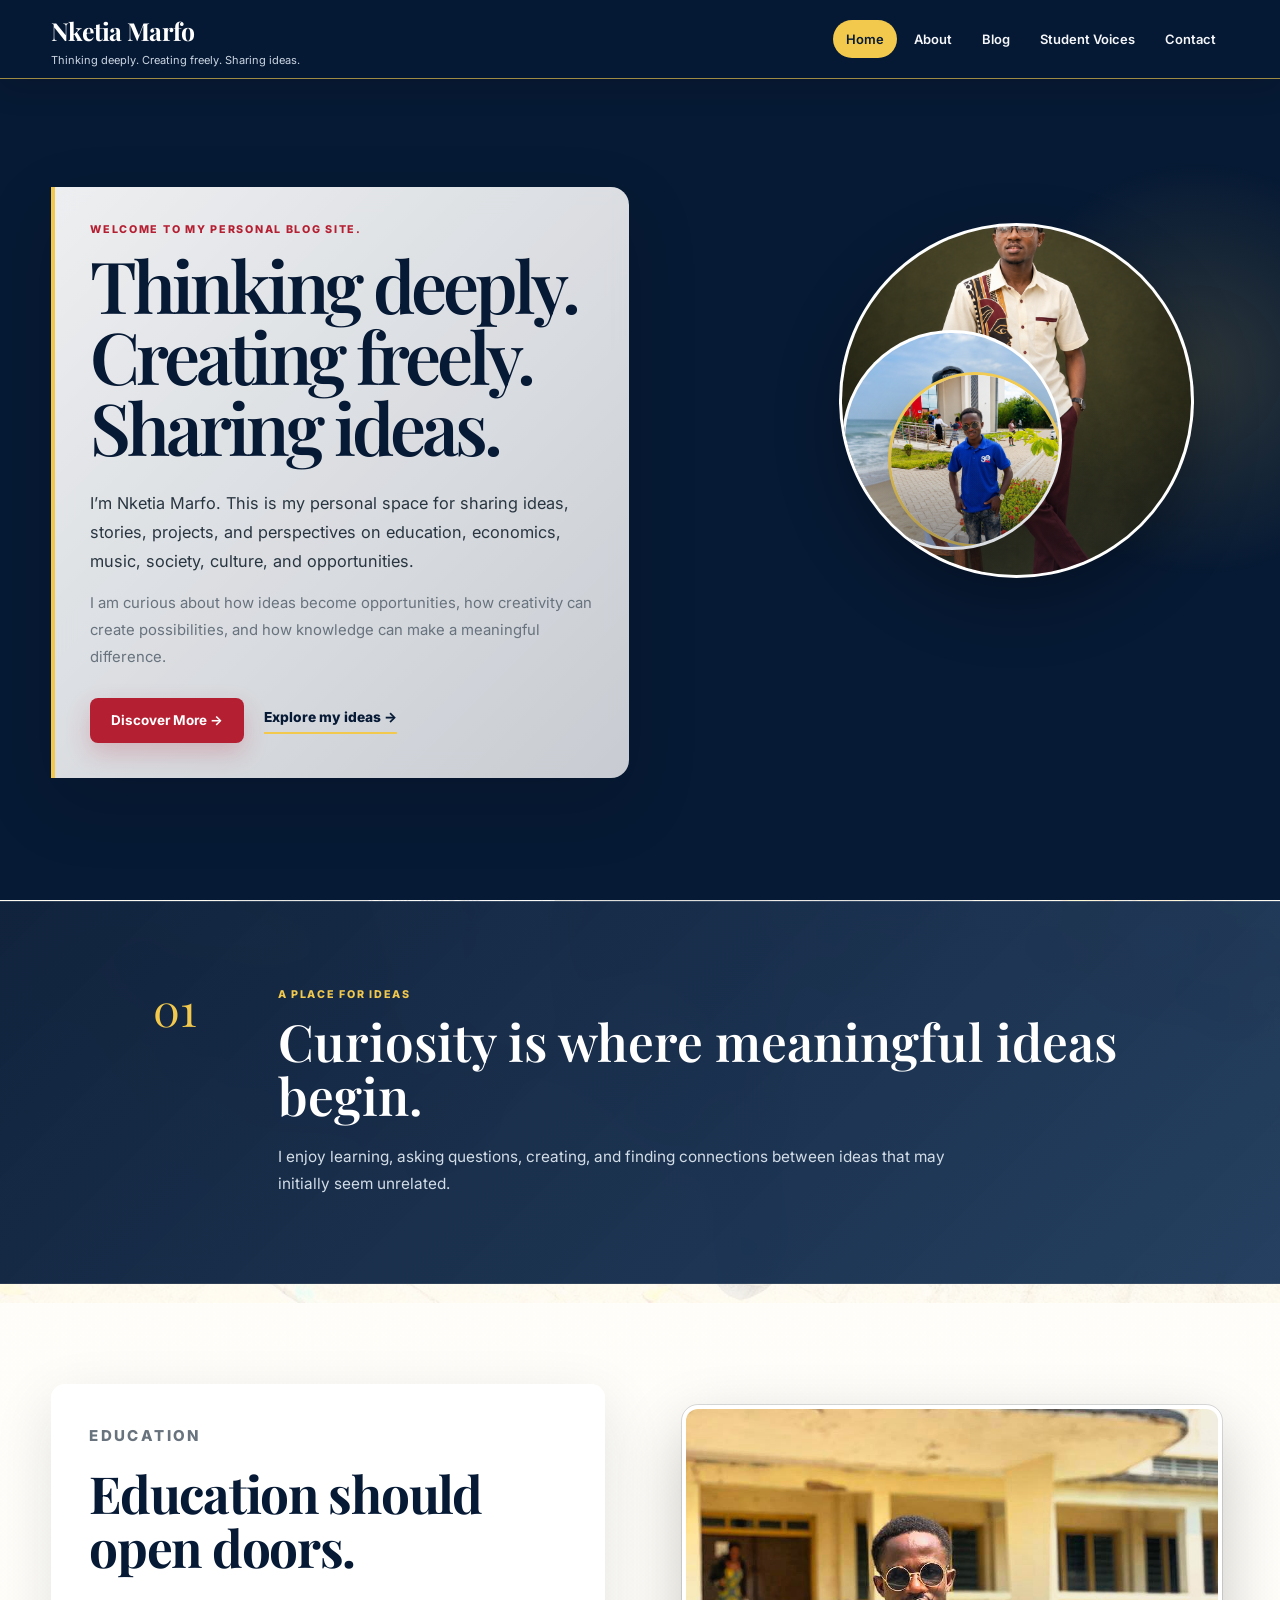
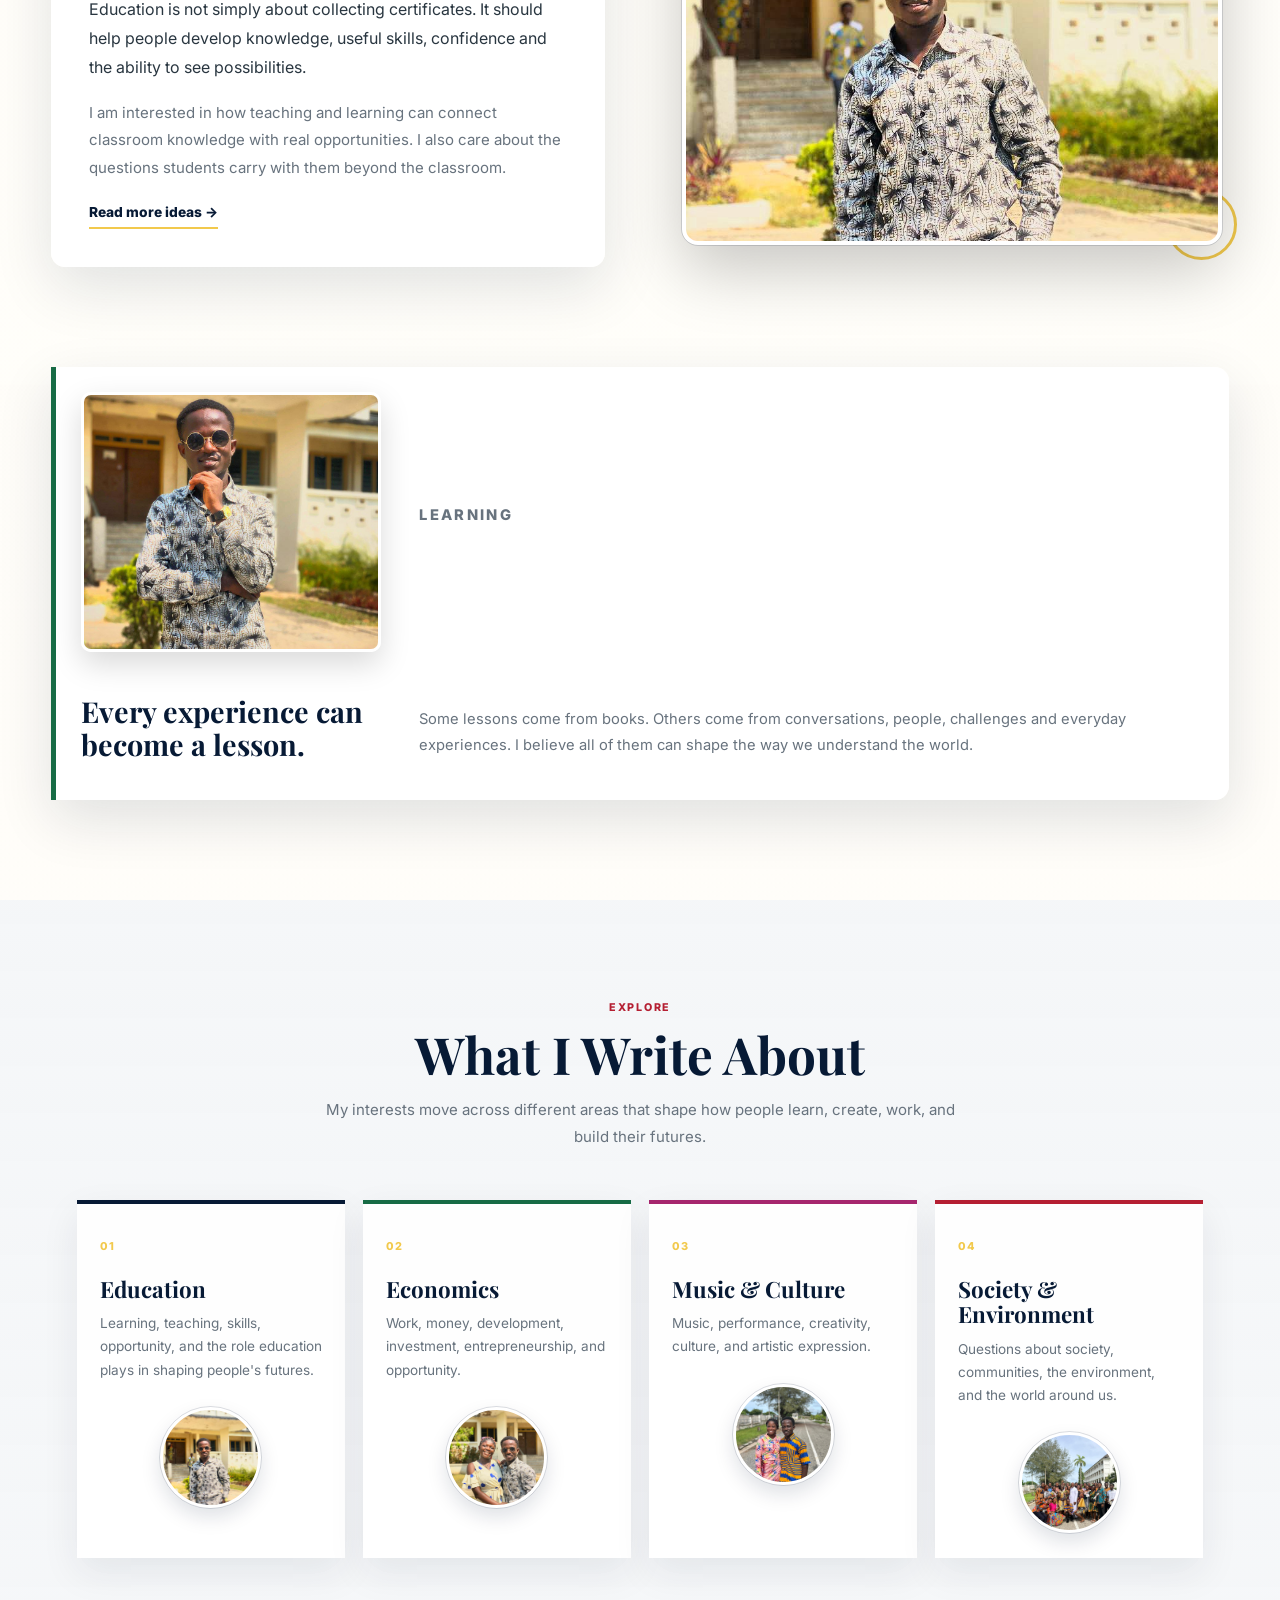
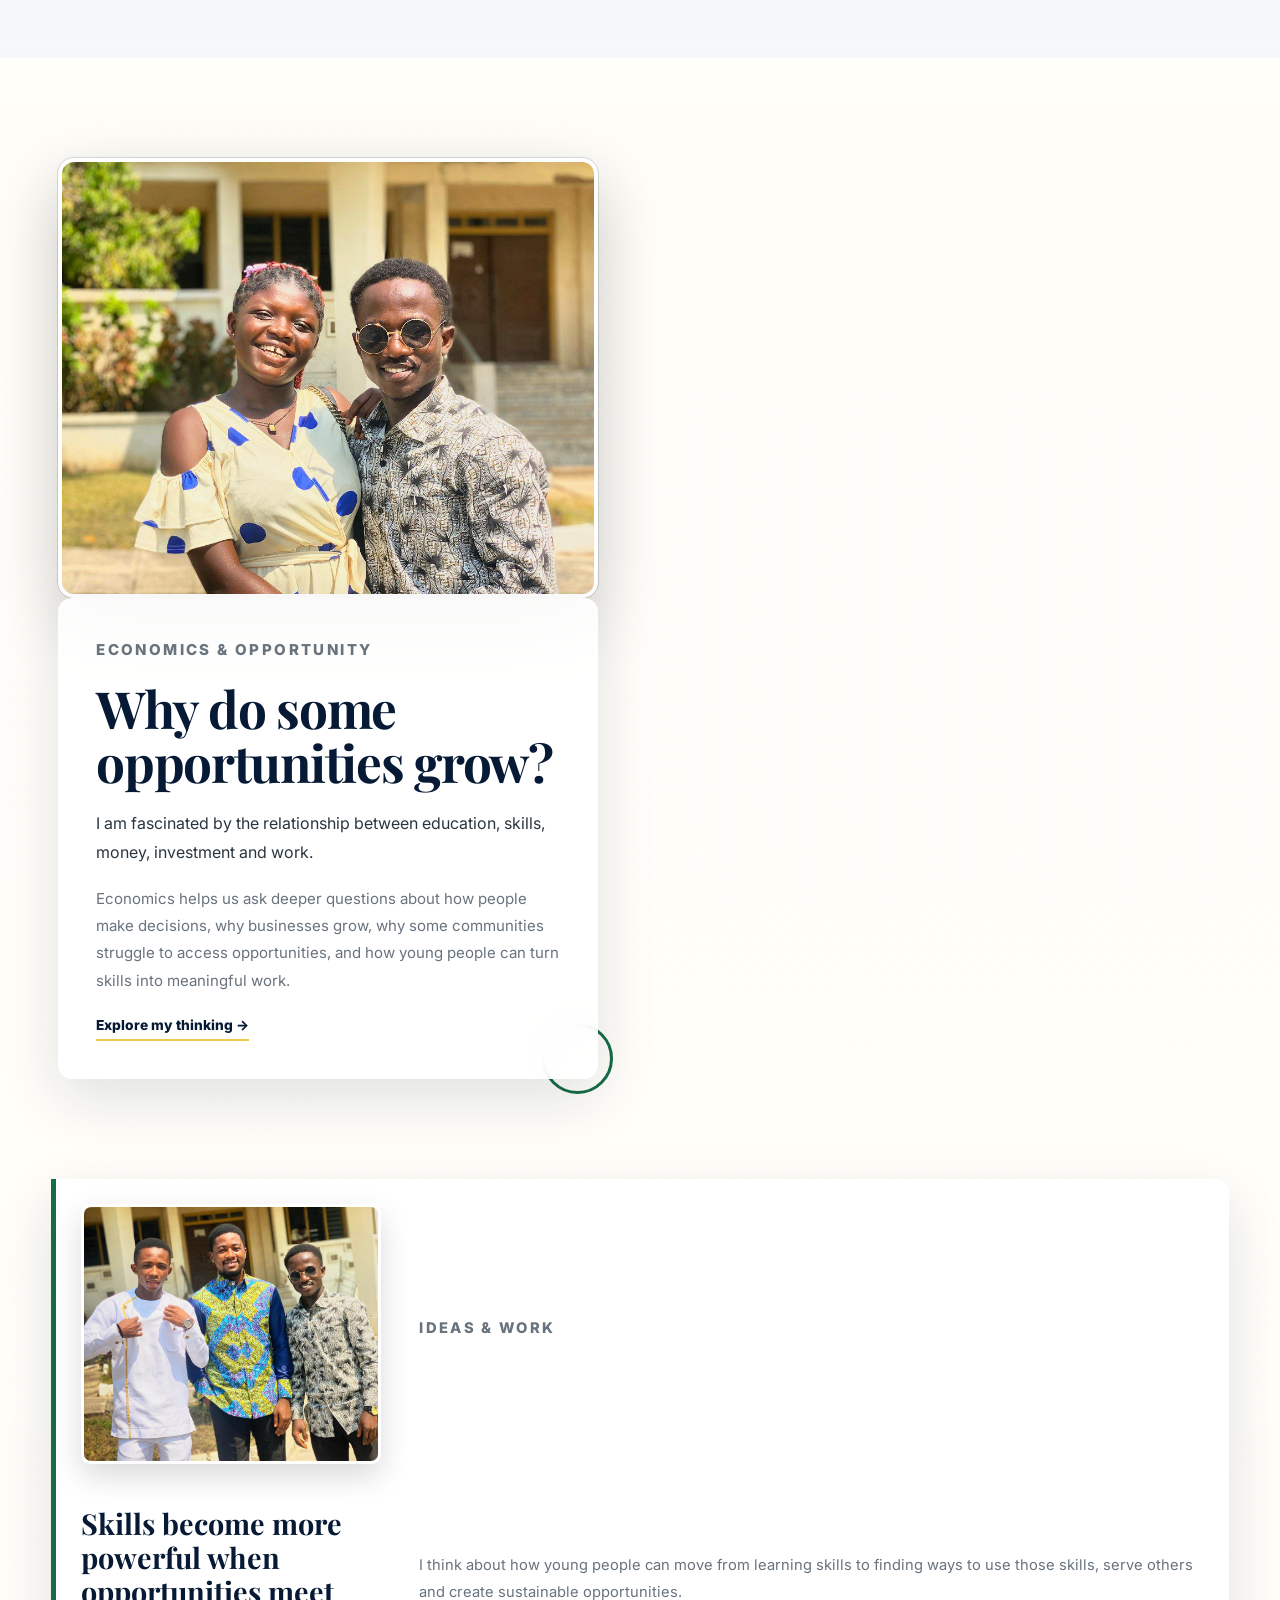
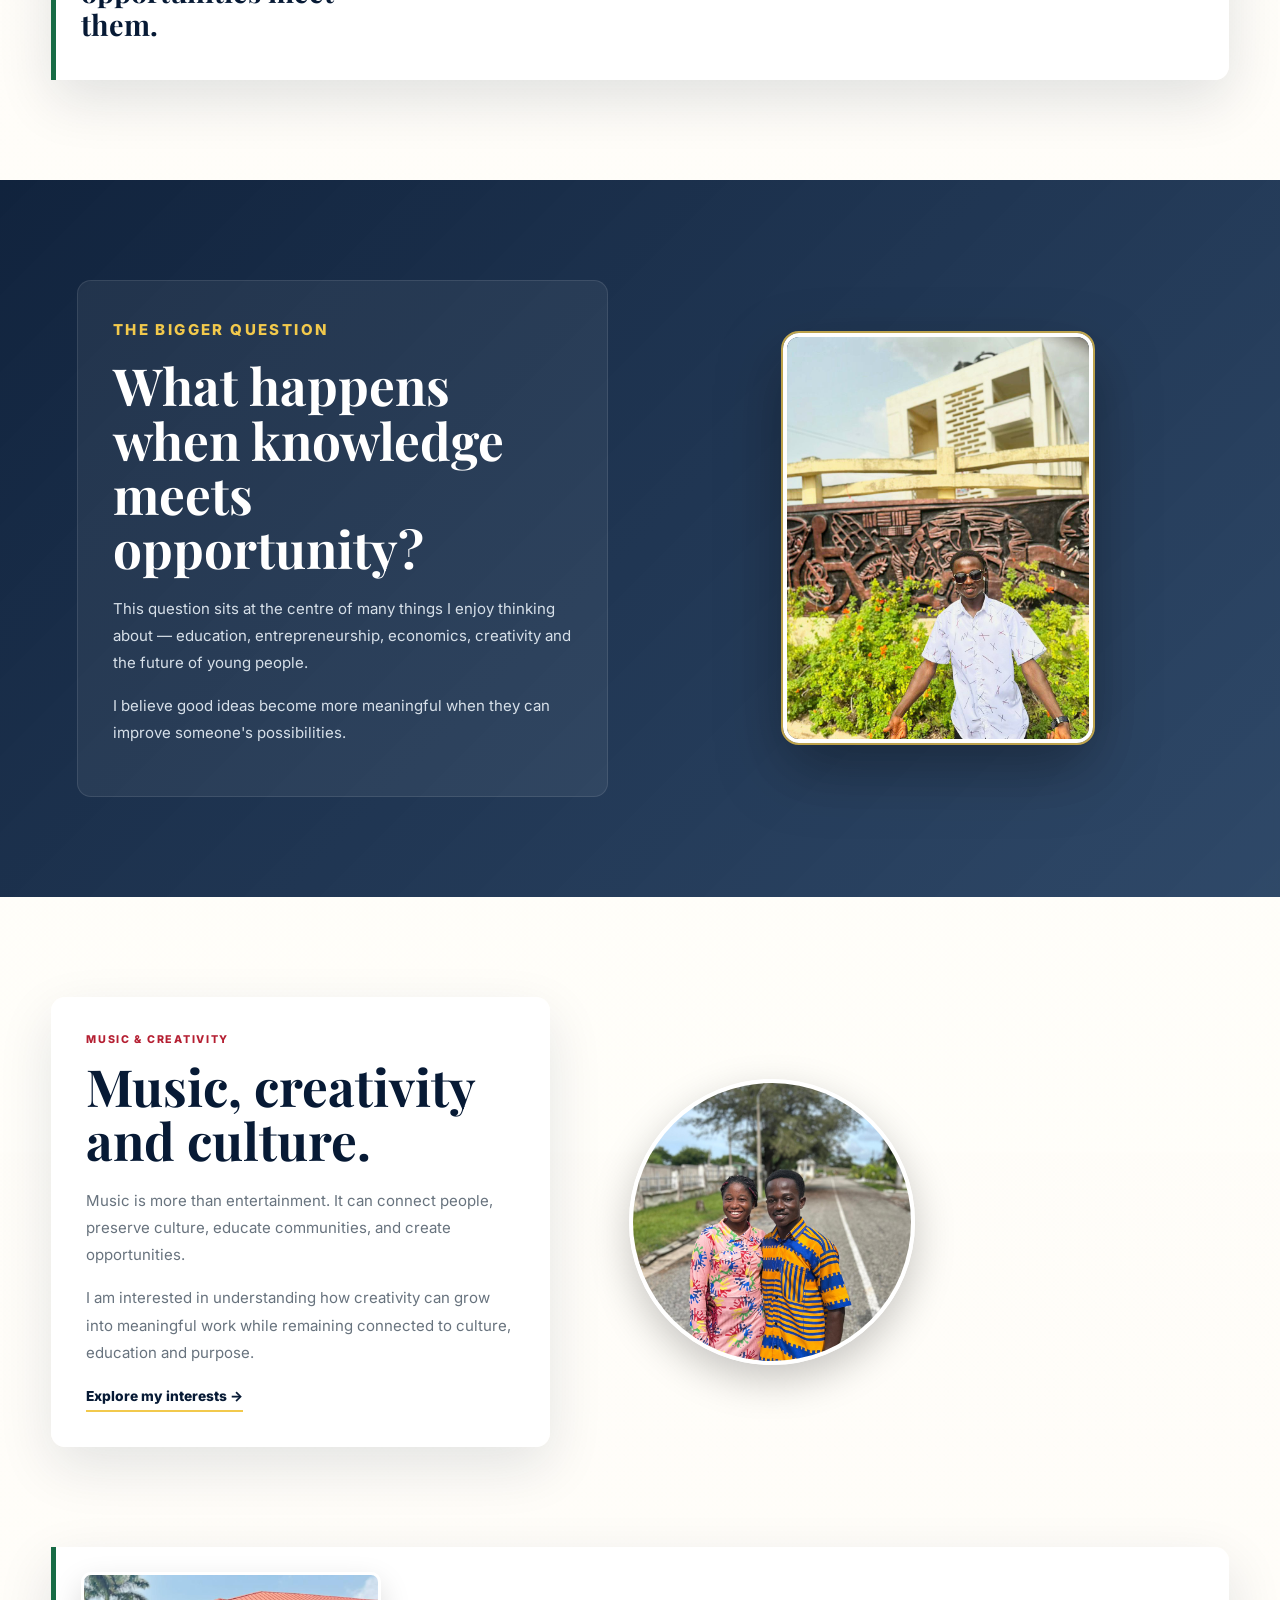
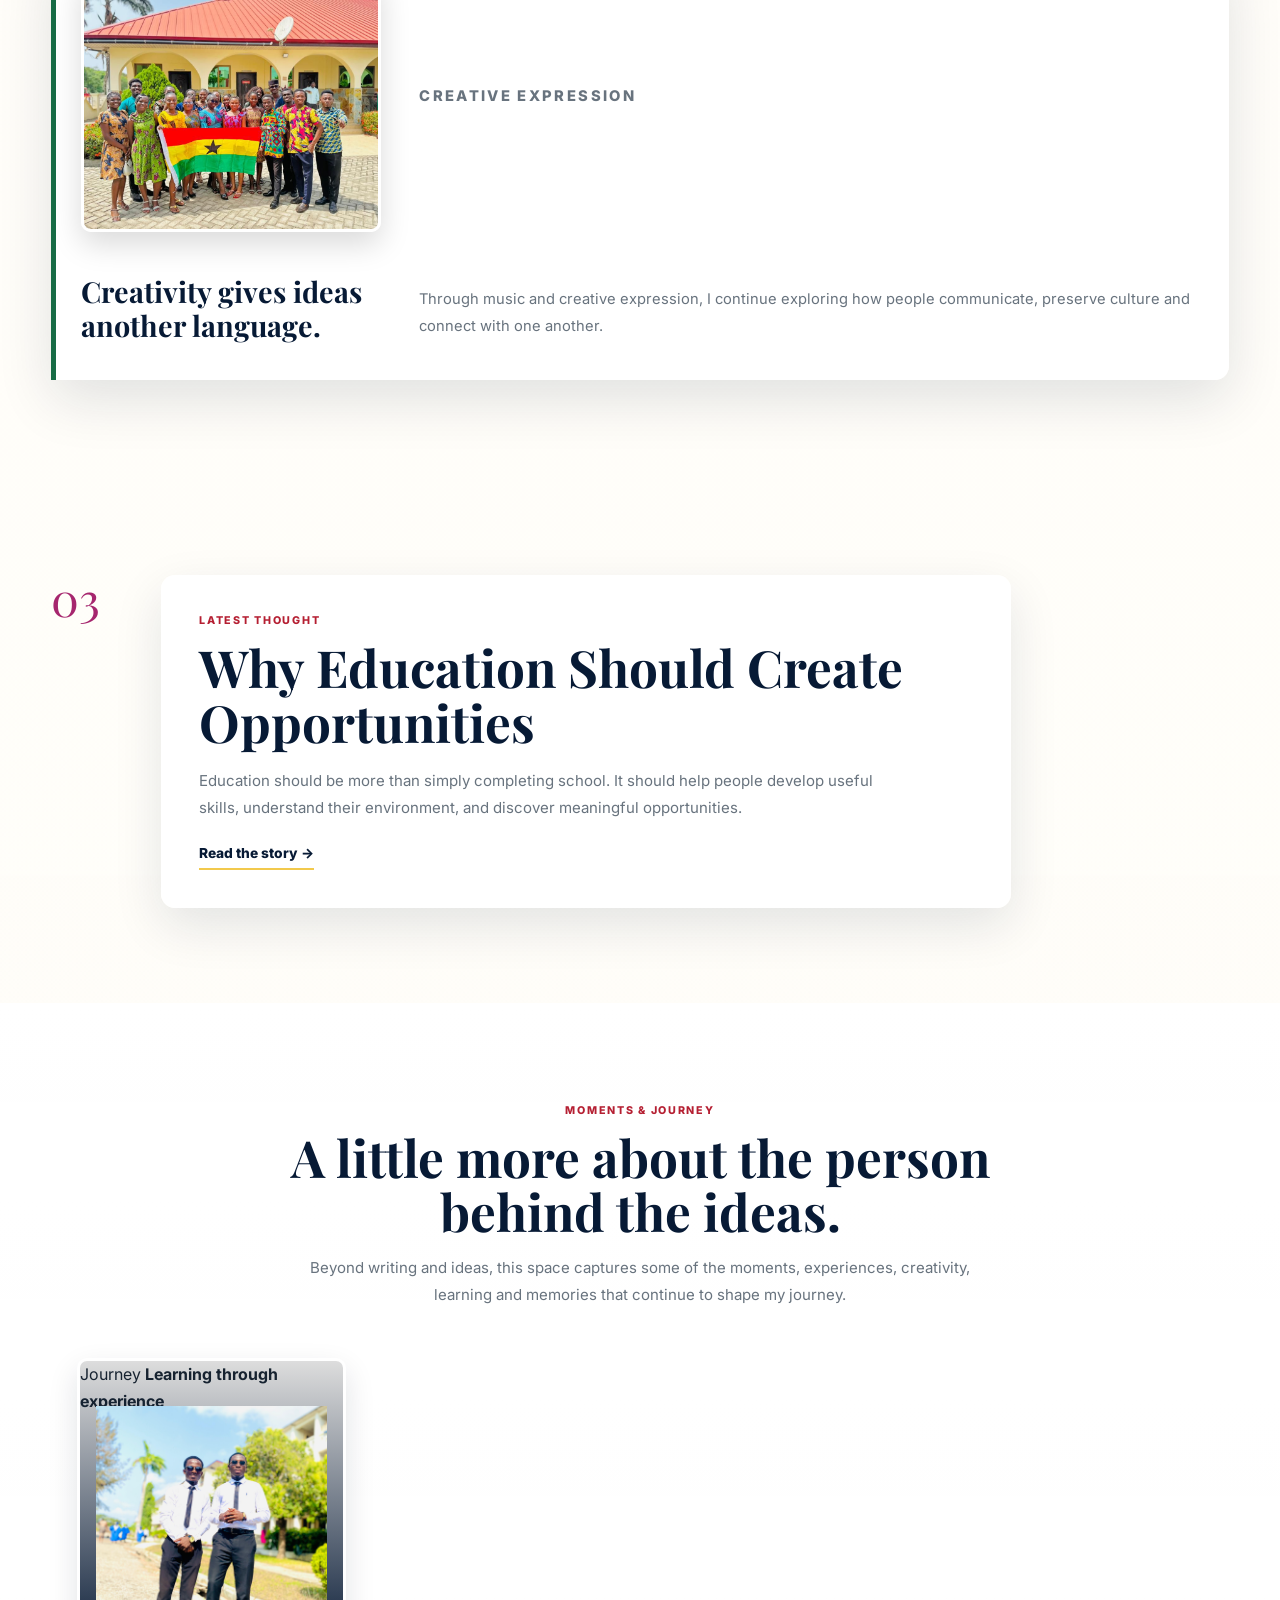
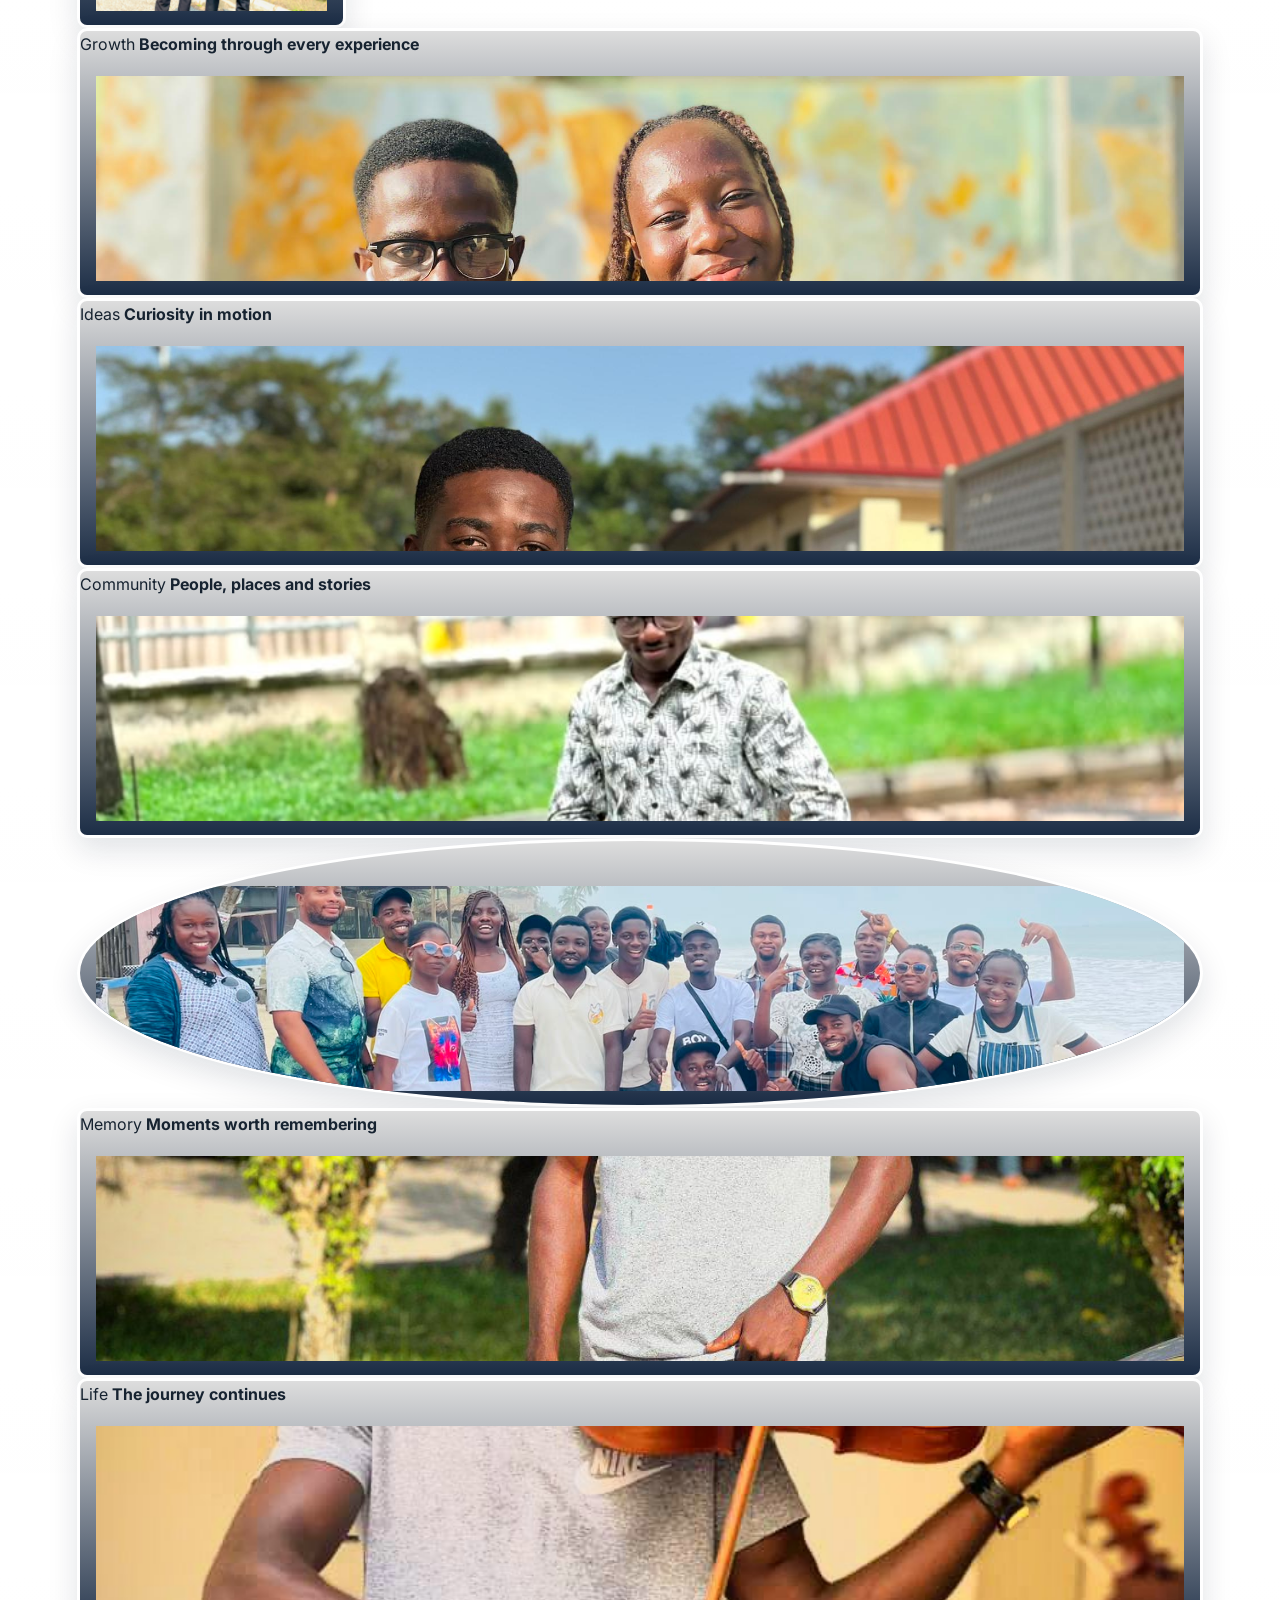
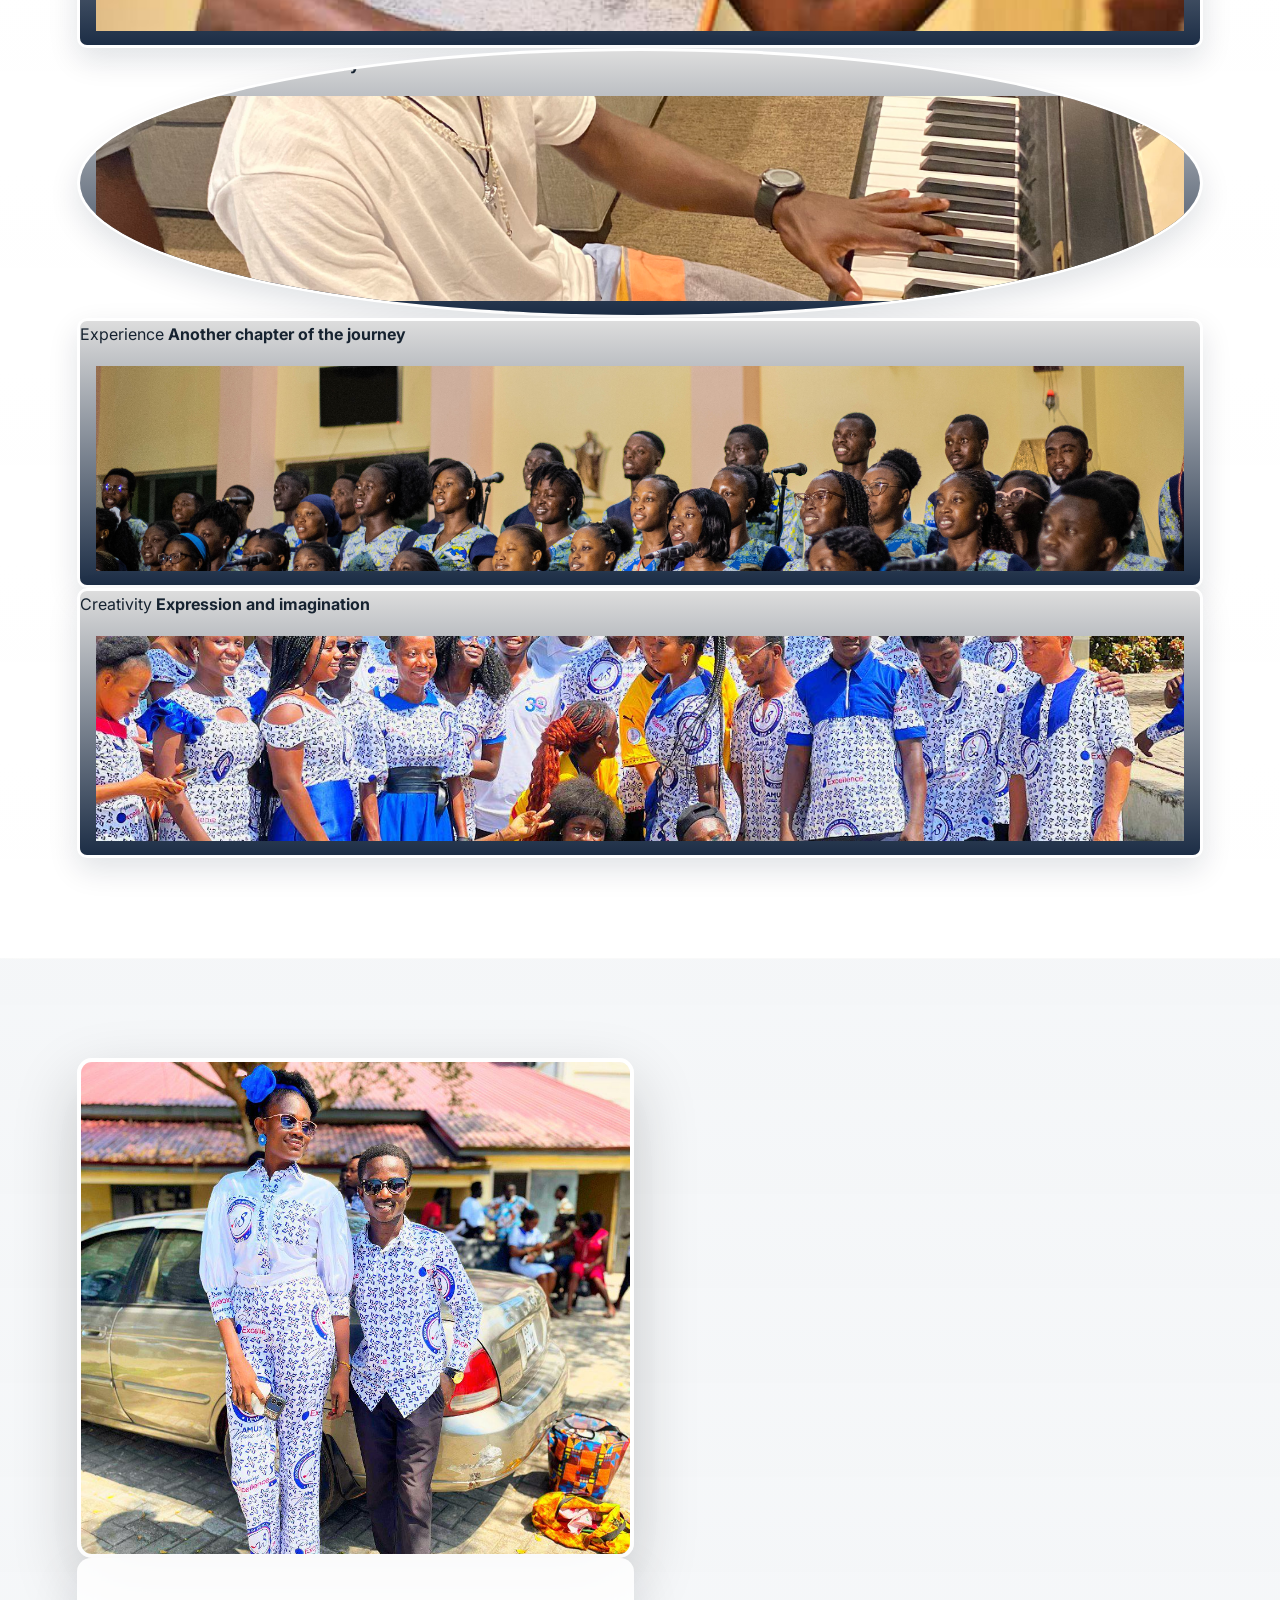
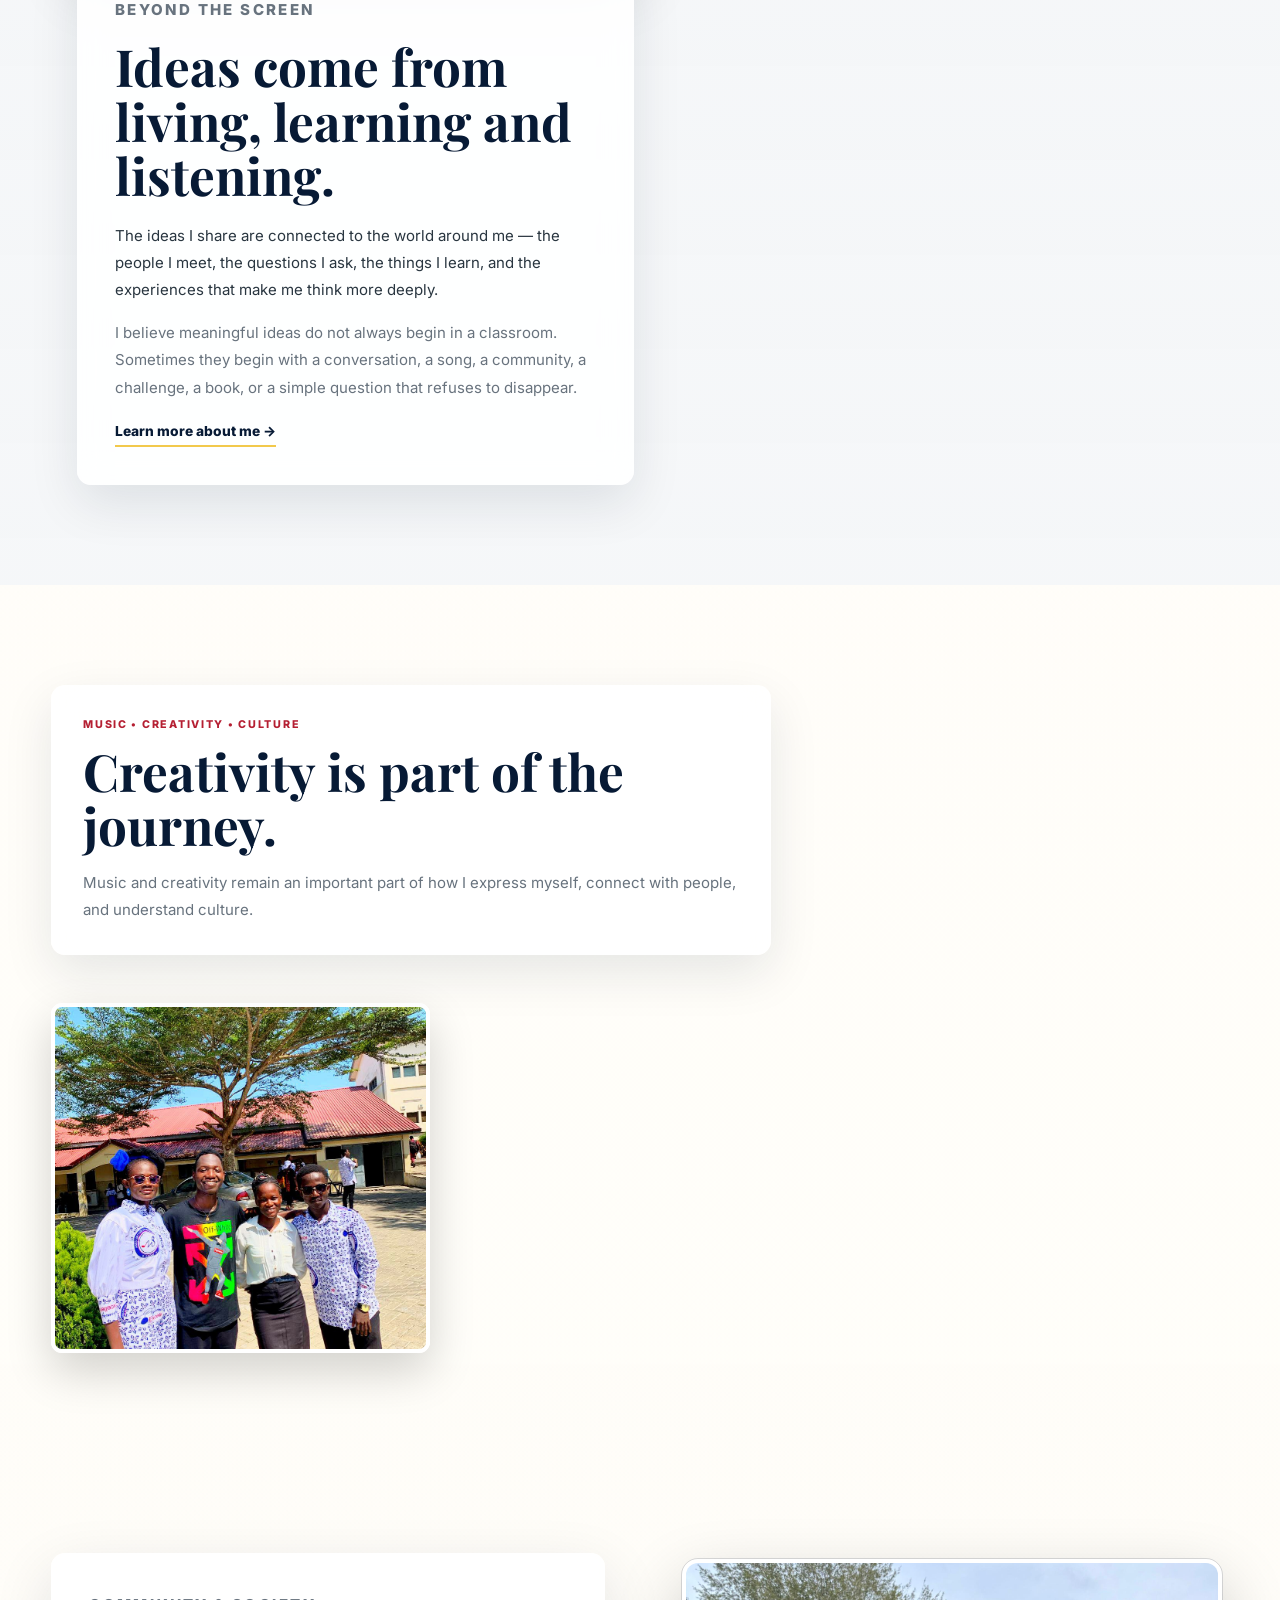
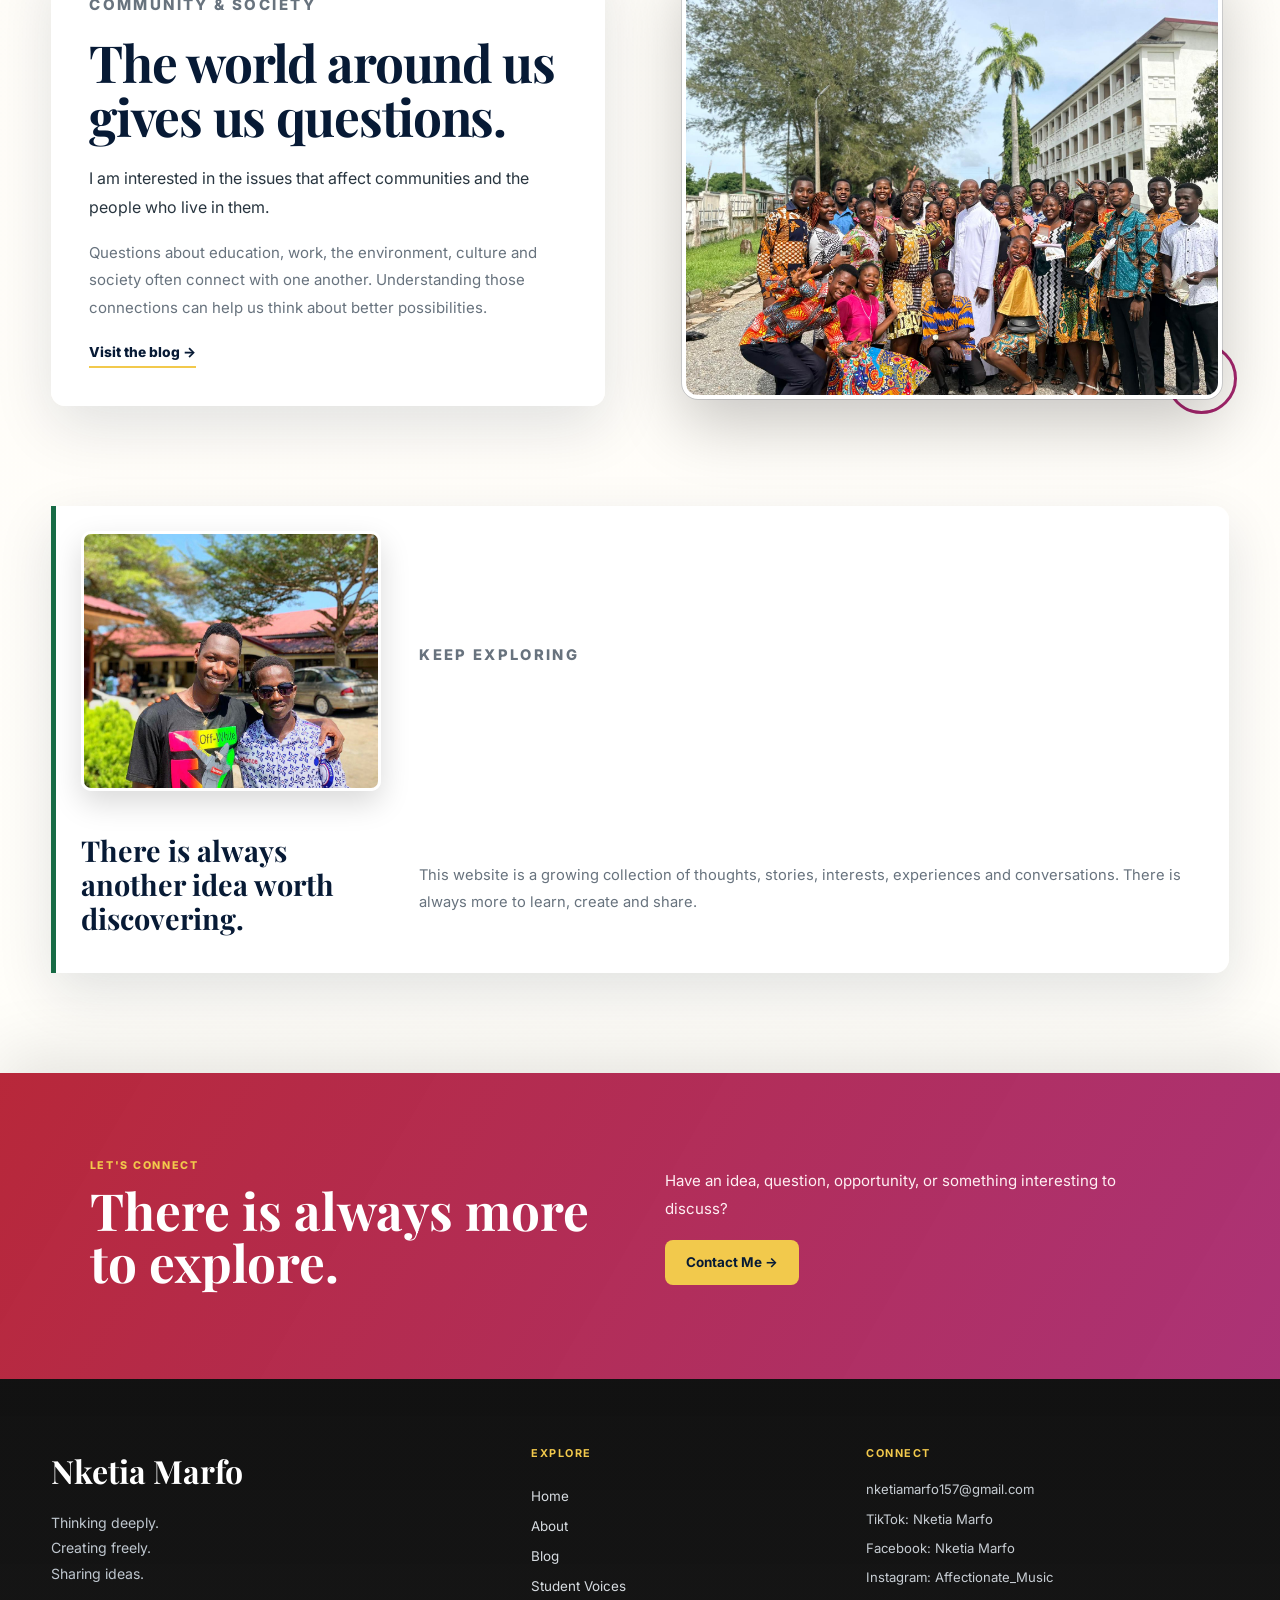
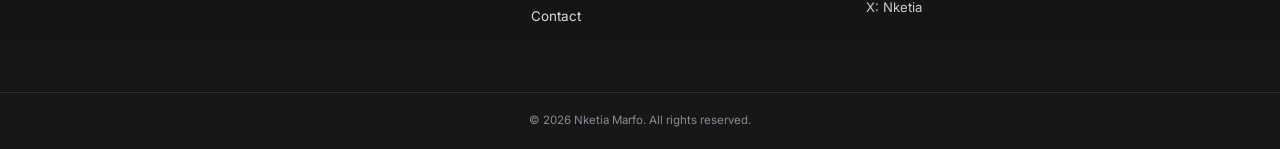
==== commit 6fff2914: "Create change" ====
--- a/index.html
+++ b/index.html
@@ -1,1397 +1,2124 @@
-<!DOCTYPE html>
-<html lang="en">
+<!DOCTYPE html><html lang="en">
 <head>
 <meta charset="UTF-8">
-<meta name="viewport" content="width=device-width, initial-scale=1.0">
-
-<title>Nketia Marfo | Home</title>
-
-<meta
+<meta name="viewport" content="width=device-width, initial-scale=1.0"><title>Nketia Marfo | Home</title><meta
 name="description"
 content="Nketia Marfo — thinking deeply, creating freely, and sharing ideas about education, economics, music, culture, society and opportunity."
->
+
+«»
 
 <link rel="preconnect" href="https://fonts.googleapis.com">
-<link rel="preconnect" href="https://fonts.gstatic.com" crossorigin>
-
-<link
-  href="https://fonts.googleapis.com/css2?family=Inter:wght@400;500;600;700;800&family=Playfair+Display:wght@500;600;700&display=swap"
-  rel="stylesheet"
->
-
-<style>
+<link rel="preconnect" href="https://fonts.gstatic.com" crossorigin><link
+href="https://fonts.googleapis.com/css2?family=Inter:wght@400;500;600;700;800&family=Playfair+Display:wght@500;600;700&display=swap"
+rel="stylesheet"
+><style>
 
 /* =========================================================
    NKETIA MARFO
-   HOME PAGE — CLEAN EDITORIAL REDESIGN
+   HOME PAGE — FULL BACKGROUND PHOTO REDESIGN
 ========================================================= */
 
 :root{
-    --blue:#071A35;
-    --blue-2:#0D2B50;
-    --red:#B51F32;
-    --green:#176B45;
-    --yellow:#F2C94C;
-    --magenta:#A6266E;
-
-    --black:#111111;
-    --white:#FFFFFF;
-    --cream:#FFFDF8;
-    --soft:#F4F6F8;
-
-    --text:#1B2733;
-    --muted:#68737E;
-
-    --line:rgba(7,26,53,.14);
-
-    --sans:"Inter","Segoe UI",Roboto,Arial,sans-serif;
-    --serif:"Playfair Display",Georgia,"Times New Roman",serif;
-
-    --max:1240px;
-}
+
+--blue:#071A35;
+--blue-2:#0D2B50;
+
+--red:#B51F32;
+--green:#176B45;
+--yellow:#F2C94C;
+--magenta:#A6266E;
+
+--black:#101010;
+--white:#FFFFFF;
+--cream:#FFFDF8;
+
+--text:#172330;
+--muted:#68737E;
+
+--glass:rgba(255,255,255,.86);
+--glass-dark:rgba(7,26,53,.88);
+
+--line:rgba(7,26,53,.14);
+
+--sans:"Inter","Segoe UI",Roboto,Arial,sans-serif;
+--serif:"Playfair Display",Georgia,"Times New Roman",serif;
+
+--max:1240px;
+
+}
+
 
 /* =========================================================
    RESET
 ========================================================= */
 
 *{
-    box-sizing:border-box;
+box-sizing:border-box;
+margin:0;
+padding:0;
 }
 
 html{
-    scroll-behavior:smooth;
+scroll-behavior:smooth;
 }
 
 body{
-    margin:0;
-    background:var(--cream);
-    color:var(--text);
-    font-family:var(--sans);
-    font-size:16px;
-    line-height:1.7;
-    overflow-x:hidden;
+
+font-family:var(--sans);
+
+color:var(--text);
+
+background:
+linear-gradient(
+rgba(255,253,248,.86),
+rgba(255,253,248,.90)
+),
+url("IMG_20260319_160228_606.jpg")
+center/cover fixed no-repeat;
+
+font-size:16px;
+line-height:1.7;
+
+overflow-x:hidden;
+
 }
 
 img{
-    display:block;
-    max-width:100%;
+display:block;
+max-width:100%;
 }
 
 a{
-    text-decoration:none;
+text-decoration:none;
 }
 
 button,
 a{
-    -webkit-tap-highlight-color:transparent;
-}
+-webkit-tap-highlight-color:transparent;
+}
+
 
 /* =========================================================
-   GLOBAL CONTAINER
+   GLOBAL BACKGROUND PHOTO SYSTEM
+========================================================= */
+
+.site-background{
+
+position:fixed;
+
+inset:0;
+
+z-index:-10;
+
+overflow:hidden;
+
+background:#071A35;
+
+}
+
+.background-photo{
+
+position:absolute;
+
+inset:0;
+
+width:100%;
+height:100%;
+
+background-position:center;
+background-size:cover;
+background-repeat:no-repeat;
+
+opacity:0;
+
+transform:scale(1.04);
+
+animation:
+backgroundFade 32s infinite,
+backgroundMove 32s infinite;
+
+}
+
+.background-photo:nth-child(1){
+
+background-image:
+linear-gradient(
+rgba(7,26,53,.48),
+rgba(7,26,53,.68)
+),
+url("IMG_20260319_160228_606.jpg");
+
+animation-delay:0s;
+
+}
+
+.background-photo:nth-child(2){
+
+background-image:
+linear-gradient(
+rgba(7,26,53,.45),
+rgba(7,26,53,.70)
+),
+url("IMG_20260222_125912_662.jpg");
+
+animation-delay:8s;
+
+}
+
+.background-photo:nth-child(3){
+
+background-image:
+linear-gradient(
+rgba(7,26,53,.46),
+rgba(7,26,53,.68)
+),
+url("IMG-20260614-WA0187.jpg");
+
+animation-delay:16s;
+
+}
+
+.background-photo:nth-child(4){
+
+background-image:
+linear-gradient(
+rgba(7,26,53,.48),
+rgba(7,26,53,.72)
+),
+url("IMG_20260802-WA0445.jpg");
+
+animation-delay:24s;
+
+}
+
+.background-overlay{
+
+position:absolute;
+
+inset:0;
+
+background:
+linear-gradient(
+120deg,
+rgba(7,26,53,.80),
+rgba(7,26,53,.34),
+rgba(7,26,53,.78)
+);
+
+}
+
+@keyframes backgroundFade{
+
+0%{
+opacity:0;
+}
+
+8%{
+opacity:1;
+}
+
+25%{
+opacity:1;
+}
+
+33%{
+opacity:0;
+}
+
+100%{
+opacity:0;
+}
+
+}
+
+@keyframes backgroundMove{
+
+0%{
+transform:scale(1.04);
+}
+
+33%{
+transform:scale(1.10);
+}
+
+100%{
+transform:scale(1.04);
+}
+
+}
+
+
+/* =========================================================
+   GLOBAL CONTAINERS
 ========================================================= */
 
 .header-content,
 .hero-section,
 .editorial-section,
+.writing-photo,
 .latter-section,
-.opportunity-inner,
 .featured-section,
 .creative-section,
 .footer-content{
-    width:min(var(--max),92%);
-    margin:auto;
-}
+
+width:min(var(--max),92%);
+margin:auto;
+
+}
+
 
 /* =========================================================
    HEADER
 ========================================================= */
 
 .site-header{
-    position:sticky;
-    top:0;
-    z-index:1000;
-
-    background:rgba(7,26,53,.97);
-    color:white;
-
-    border-bottom:2px solid var(--yellow);
+
+position:sticky;
+
+top:0;
+
+z-index:1000;
+
+background:
+rgba(7,26,53,.91);
+
+backdrop-filter:blur(18px);
+-webkit-backdrop-filter:blur(18px);
+
+color:white;
+
+border-bottom:1px solid rgba(242,201,76,.65);
+
+box-shadow:
+0 8px 30px rgba(0,0,0,.18);
+
 }
 
 .header-content{
-    min-height:76px;
-    display:flex;
-    align-items:center;
-    justify-content:space-between;
-    gap:30px;
+
+min-height:78px;
+
+display:flex;
+
+align-items:center;
+
+justify-content:space-between;
+
+gap:30px;
+
 }
 
 .brand-block{
-    flex-shrink:0;
+flex-shrink:0;
 }
 
 .site-name{
-    display:block;
-
-    color:white;
-
-    font-family:var(--serif);
-    font-size:1.55rem;
-    font-weight:700;
-    letter-spacing:-.02em;
+
+display:block;
+
+color:white;
+
+font-family:var(--serif);
+
+font-size:1.55rem;
+
+font-weight:700;
+
+letter-spacing:-.03em;
+
 }
 
 .brand-block p{
-    margin:2px 0 0;
-
-    color:#CBD6E2;
-
-    font-size:.72rem;
-    line-height:1.4;
+
+margin-top:1px;
+
+color:#CBD6E2;
+
+font-size:.69rem;
+
+line-height:1.4;
+
 }
 
 .main-nav{
-    display:flex;
-    align-items:center;
-    justify-content:flex-end;
-    flex-wrap:wrap;
-    gap:4px;
+
+display:flex;
+
+align-items:center;
+
+justify-content:flex-end;
+
+flex-wrap:wrap;
+
+gap:4px;
+
 }
 
 .nav-link{
-    color:#F5F7FA;
-
-    padding:8px 13px;
-
-    border-radius:999px;
-
-    font-size:.82rem;
-    font-weight:600;
-
-    transition:.25s ease;
+
+color:#F5F7FA;
+
+padding:8px 13px;
+
+border-radius:999px;
+
+font-size:.81rem;
+
+font-weight:600;
+
+transition:.25s ease;
+
 }
 
 .nav-link:hover{
-    background:var(--red);
+
+background:var(--red);
+
+color:white;
+
+transform:translateY(-1px);
+
 }
 
 .nav-link.active{
-    background:var(--yellow);
-    color:var(--blue);
-}
+
+background:var(--yellow);
+
+color:var(--blue);
+
+}
+
 
 /* =========================================================
-   SMALL SECTION LABEL
+   LABELS
 ========================================================= */
 
 .small-heading{
-    margin:0 0 12px;
-
-    color:var(--red);
-
-    font-size:.68rem;
-    font-weight:800;
-    letter-spacing:.16em;
-    line-height:1.4;
-}
+
+margin-bottom:12px;
+
+color:var(--red);
+
+font-size:.67rem;
+
+font-weight:800;
+
+letter-spacing:.16em;
+
+line-height:1.4;
+
+}
+
 
 /* =========================================================
    BUTTONS
 ========================================================= */
 
 .button{
-    display:inline-flex;
-    align-items:center;
-    justify-content:center;
-
-    min-height:44px;
-    padding:11px 20px;
-
-    background:var(--red);
-    color:white;
-
-    border-radius:7px;
-
-    font-size:.86rem;
-    font-weight:700;
-
-    box-shadow:0 8px 22px rgba(181,31,50,.16);
-
-    transition:.25s ease;
+
+display:inline-flex;
+
+align-items:center;
+
+justify-content:center;
+
+min-height:45px;
+
+padding:11px 21px;
+
+background:var(--red);
+
+color:white;
+
+border-radius:8px;
+
+font-size:.84rem;
+
+font-weight:700;
+
+box-shadow:
+0 10px 25px rgba(181,31,50,.22);
+
+transition:.25s ease;
+
 }
 
 .button:hover{
-    background:var(--green);
-    transform:translateY(-2px);
+
+background:var(--green);
+
+transform:translateY(-3px);
+
 }
 
 .text-link{
-    display:inline-block;
-
-    color:var(--blue);
-
-    font-size:.87rem;
-    font-weight:800;
-
-    border-bottom:2px solid var(--yellow);
-
-    padding-bottom:2px;
-
-    transition:.2s ease;
+
+display:inline-block;
+
+color:var(--blue);
+
+font-size:.86rem;
+
+font-weight:800;
+
+border-bottom:2px solid var(--yellow);
+
+padding-bottom:2px;
+
+transition:.2s ease;
+
 }
 
 .text-link:hover{
-    color:var(--magenta);
-}
+
+color:var(--magenta);
+
+}
+
 
 /* =========================================================
    HERO
 ========================================================= */
 
 .hero-section{
-    min-height:650px;
-
-    padding:78px 0 88px;
-
-    display:grid;
-    grid-template-columns:minmax(0,1.02fr) minmax(380px,.98fr);
-
-    gap:60px;
-    align-items:center;
-
-    background:
-        radial-gradient(
-            circle at 92% 12%,
-            rgba(166,38,110,.12),
-            transparent 25%
-        ),
-        radial-gradient(
-            circle at 3% 88%,
-            rgba(23,107,69,.10),
-            transparent 25%
-        );
+
+min-height:calc(100vh - 78px);
+
+padding:80px 0 95px;
+
+display:grid;
+
+grid-template-columns:minmax(0,1.03fr) minmax(390px,.97fr);
+
+gap:55px;
+
+align-items:center;
+
+position:relative;
+
+}
+
+.hero-section::before{
+
+content:"";
+
+position:absolute;
+
+width:420px;
+height:420px;
+
+right:-180px;
+top:80px;
+
+border-radius:50%;
+
+background:
+radial-gradient(
+circle,
+rgba(242,201,76,.16),
+transparent 70%
+);
+
+pointer-events:none;
+
 }
 
 .hero-text{
-    max-width:650px;
+
+max-width:690px;
+
+padding:35px;
+
+border-left:4px solid var(--yellow);
+
+background:
+linear-gradient(
+135deg,
+rgba(255,255,255,.93),
+rgba(255,255,255,.78)
+);
+
+backdrop-filter:blur(13px);
+-webkit-backdrop-filter:blur(13px);
+
+box-shadow:
+0 25px 70px rgba(0,0,0,.16);
+
+border-radius:0 18px 18px 0;
+
 }
 
 .hero-text h1{
-    margin:0;
-
-    color:var(--blue);
-
-    font-family:var(--serif);
-
-    font-size:clamp(2.9rem,5.2vw,5.1rem);
-    line-height:1.02;
-
-    letter-spacing:-.045em;
-
-    font-weight:600;
+
+margin:0;
+
+color:var(--blue);
+
+font-family:var(--serif);
+
+font-size:clamp(3rem,5.6vw,5.5rem);
+
+line-height:.99;
+
+letter-spacing:-.055em;
+
+font-weight:600;
+
 }
 
 .hero-text .lead-text{
-    max-width:610px;
-
-    margin:25px 0 13px;
-
-    color:#293641;
-
-    font-size:1.03rem;
-    line-height:1.75;
+
+max-width:620px;
+
+margin:27px 0 14px;
+
+color:#293641;
+
+font-size:1.02rem;
+
+line-height:1.78;
+
 }
 
 .hero-text > p:not(.small-heading):not(.lead-text){
-    max-width:590px;
-
-    margin:0;
-
-    color:var(--muted);
-
-    font-size:.94rem;
-    line-height:1.8;
+
+max-width:600px;
+
+color:var(--muted);
+
+font-size:.93rem;
+
+line-height:1.8;
+
 }
 
 .hero-actions{
-    margin-top:26px;
-
-    display:flex;
-    align-items:center;
-    flex-wrap:wrap;
-    gap:20px;
-}
+
+margin-top:27px;
+
+display:flex;
+
+align-items:center;
+
+flex-wrap:wrap;
+
+gap:20px;
+
+}
+
 
 /* =========================================================
-   HERO PHOTOS
+   HERO PHOTO COLLAGE
 ========================================================= */
 
 .hero-photo-group{
-    position:relative;
-
-    width:100%;
-    max-width:560px;
-
-    height:480px;
-
-    margin:auto;
+
+position:relative;
+
+width:100%;
+
+max-width:570px;
+
+height:520px;
+
+margin:auto;
+
 }
 
 .hero-round-photo{
-    position:absolute;
-
-    overflow:hidden;
-
-    background:white;
-
-    border:2px solid white;
-    outline:1px solid var(--line);
-
-    box-shadow:0 15px 38px rgba(7,26,53,.13);
+
+position:absolute;
+
+overflow:hidden;
+
+background:white;
+
+border:3px solid rgba(255,255,255,.95);
+
+box-shadow:
+0 25px 65px rgba(0,0,0,.30);
+
+}
+
+.hero-round-photo::after{
+
+content:"";
+
+position:absolute;
+
+inset:0;
+
+background:
+linear-gradient(
+180deg,
+transparent 50%,
+rgba(7,26,53,.18)
+);
+
+pointer-events:none;
+
 }
 
 .hero-round-photo img{
-    width:100%;
-    height:100%;
-
-    object-fit:cover;
+
+width:100%;
+height:100%;
+
+object-fit:cover;
+
 }
 
 .hero-photo-1{
-    width:320px;
-    height:320px;
-
-    top:8px;
-    right:35px;
-
-    border-radius:50%;
+
+width:355px;
+height:355px;
+
+top:0;
+right:35px;
+
+border-radius:50%;
+
 }
 
 .hero-photo-2{
-    width:210px;
-    height:210px;
-
-    left:20px;
-    bottom:25px;
-
-    border-radius:50%;
-
-    outline-color:rgba(23,107,69,.45);
+
+width:220px;
+height:220px;
+
+left:0;
+bottom:25px;
+
+border-radius:50%;
+
+border-color:rgba(255,255,255,.9);
+
 }
 
 .hero-photo-3{
-    width:170px;
-    height:170px;
-
-    right:0;
-    bottom:0;
-
-    border-radius:50%;
-
-    outline-color:rgba(166,38,110,.45);
-}
+
+width:175px;
+height:175px;
+
+right:-4px;
+bottom:0;
+
+border-radius:50%;
+
+border-color:rgba(242,201,76,.95);
+
+}
+
 
 /* =========================================================
    STATEMENT
 ========================================================= */
 
 .statement-section{
-    background:var(--blue);
-    color:white;
-
-    padding:78px 6%;
-
-    display:grid;
-    grid-template-columns:90px minmax(0,850px);
-
-    justify-content:center;
-
-    gap:35px;
+
+background:
+linear-gradient(
+135deg,
+rgba(7,26,53,.96),
+rgba(13,43,80,.90)
+);
+
+color:white;
+
+padding:85px 7%;
+
+display:grid;
+
+grid-template-columns:90px minmax(0,850px);
+
+justify-content:center;
+
+gap:35px;
+
+backdrop-filter:blur(12px);
+
+border-top:1px solid rgba(255,255,255,.1);
+
+border-bottom:1px solid rgba(255,255,255,.1);
+
 }
 
 .statement-number{
-    color:var(--yellow);
-
-    font-family:var(--serif);
-    font-size:2.8rem;
-    line-height:1;
+
+color:var(--yellow);
+
+font-family:var(--serif);
+
+font-size:2.8rem;
+
+line-height:1;
+
 }
 
 .statement-content .small-heading{
-    color:var(--yellow);
+
+color:var(--yellow);
+
 }
 
 .statement-content h2{
-    margin:0 0 20px;
-
-    font-family:var(--serif);
-
-    font-size:clamp(2rem,4vw,3.7rem);
-    line-height:1.08;
-
-    font-weight:600;
+
+margin-bottom:20px;
+
+font-family:var(--serif);
+
+font-size:clamp(2.1rem,4vw,3.8rem);
+
+line-height:1.06;
+
+font-weight:600;
+
 }
 
 .statement-content p:last-child{
-    max-width:680px;
-
-    margin:0;
-
-    color:#D3DDE7;
-
-    font-size:.97rem;
-    line-height:1.8;
-}
+
+max-width:700px;
+
+color:#D3DDE7;
+
+font-size:.96rem;
+
+line-height:1.8;
+
+}
+
 
 /* =========================================================
    EDITORIAL SECTIONS
 ========================================================= */
 
 .editorial-section{
-    padding:92px 0;
+
+padding:100px 0;
+
 }
 
 .editorial-grid{
-    display:grid;
-    grid-template-columns:minmax(0,1fr) minmax(0,1fr);
-
-    gap:65px;
-
-    align-items:center;
-}
-
-.editorial-grid > *{
-    min-width:0;
+
+display:grid;
+
+grid-template-columns:minmax(0,1fr) minmax(0,1fr);
+
+gap:70px;
+
+align-items:center;
+
 }
 
 .editorial-text{
-    max-width:590px;
+
+max-width:610px;
+
+padding:38px;
+
+background:
+rgba(255,255,255,.88);
+
+backdrop-filter:blur(14px);
+-webkit-backdrop-filter:blur(14px);
+
+border-radius:14px;
+
+box-shadow:
+0 20px 60px rgba(7,26,53,.12);
+
 }
 
 .editorial-text h2{
-    margin:8px 0 20px;
-
-    color:var(--blue);
-
-    font-family:var(--serif);
-
-    font-size:clamp(2.15rem,4vw,3.75rem);
-    line-height:1.08;
-
-    letter-spacing:-.025em;
+
+margin:8px 0 20px;
+
+color:var(--blue);
+
+font-family:var(--serif);
+
+font-size:clamp(2.2rem,4vw,3.8rem);
+
+line-height:1.06;
+
+letter-spacing:-.025em;
+
 }
 
 .editorial-text p{
-    margin:0 0 17px;
-
-    color:var(--muted);
-
-    font-size:.94rem;
-    line-height:1.8;
+
+margin-bottom:17px;
+
+color:var(--muted);
+
+font-size:.94rem;
+
+line-height:1.82;
+
 }
 
 .editorial-text .lead-text{
-    color:#293640;
-    font-size:1rem;
-}
+
+color:#293640;
+
+font-size:1rem;
+
+}
+
 
 /* =========================================================
-   STANDARD PHOTO FRAME
+   PHOTO FRAMES
 ========================================================= */
 
 .editorial-photo{
-    position:relative;
-
-    width:100%;
-    max-width:520px;
-
-    margin:auto;
+
+position:relative;
+
+width:100%;
+
+max-width:540px;
+
+margin:auto;
+
 }
 
 .editorial-photo img{
-    width:100%;
-    height:420px;
-
-    object-fit:cover;
-
-    background:white;
-
-    border:2px solid white;
-    outline:1px solid var(--line);
-
-    border-radius:10px;
-
-    box-shadow:0 16px 40px rgba(7,26,53,.11);
+
+width:100%;
+
+height:440px;
+
+object-fit:cover;
+
+background:white;
+
+border:4px solid rgba(255,255,255,.94);
+
+outline:1px solid var(--line);
+
+border-radius:16px;
+
+box-shadow:
+0 25px 65px rgba(0,0,0,.22);
+
 }
 
 .editorial-photo::after{
-    content:"";
-
-    position:absolute;
-
-    width:58px;
-    height:58px;
-
-    right:-12px;
-    bottom:-12px;
-
-    border-radius:50%;
-
-    border:2px solid var(--yellow);
-
-    z-index:-1;
+
+content:"";
+
+position:absolute;
+
+width:65px;
+height:65px;
+
+right:-15px;
+bottom:-15px;
+
+border-radius:50%;
+
+border:3px solid var(--yellow);
+
+z-index:-1;
+
 }
 
 .editorial-photo.green-ring::after{
-    border-color:var(--green);
+border-color:var(--green);
 }
 
 .editorial-photo.magenta-ring::after{
-    border-color:var(--magenta);
+border-color:var(--magenta);
 }
 
 .editorial-photo.red-ring::after{
-    border-color:var(--red);
-}
+border-color:var(--red);
+}
+
 
 /* =========================================================
-   WRITING PHOTO
+   WRITING PHOTO CARDS
 ========================================================= */
 
 .writing-photo{
-    width:min(var(--max),92%);
-    margin:auto;
-
-    padding:0 0 92px;
+
+padding:0 0 100px;
+
 }
 
 .writing-photo-card{
-    display:grid;
-    grid-template-columns:290px minmax(0,1fr);
-
-    gap:34px;
-
-    align-items:center;
-
-    padding:24px;
-
-    background:white;
-
-    border-left:4px solid var(--green);
-
-    box-shadow:0 12px 34px rgba(7,26,53,.07);
+
+display:grid;
+
+grid-template-columns:300px minmax(0,1fr);
+
+gap:38px;
+
+align-items:center;
+
+padding:25px;
+
+background:
+rgba(255,255,255,.88);
+
+backdrop-filter:blur(14px);
+-webkit-backdrop-filter:blur(14px);
+
+border-left:5px solid var(--green);
+
+border-radius:0 14px 14px 0;
+
+box-shadow:
+0 20px 55px rgba(7,26,53,.12);
+
 }
 
 .writing-photo-card img{
-    width:100%;
-    height:250px;
-
-    object-fit:cover;
-
-    border:2px solid white;
-    outline:1px solid var(--line);
-
-    border-radius:8px;
+
+width:100%;
+
+height:260px;
+
+object-fit:cover;
+
+border-radius:10px;
+
+border:3px solid white;
+
+box-shadow:
+0 12px 30px rgba(0,0,0,.15);
+
 }
 
 .writing-photo-card h3{
-    margin:5px 0 13px;
-
-    color:var(--blue);
-
-    font-family:var(--serif);
-
-    font-size:1.75rem;
-    line-height:1.18;
+
+margin:5px 0 13px;
+
+color:var(--blue);
+
+font-family:var(--serif);
+
+font-size:1.8rem;
+
+line-height:1.17;
+
 }
 
 .writing-photo-card p{
-    color:var(--muted);
-
-    font-size:.92rem;
-    line-height:1.8;
-}
+
+color:var(--muted);
+
+font-size:.92rem;
+
+line-height:1.8;
+
+}
+
 
 /* =========================================================
-   WHAT I WRITE ABOUT
+   INTERESTS
 ========================================================= */
 
 .interests-section{
-    padding:92px 6%;
-
-    background:var(--soft);
+
+padding:100px 6%;
+
+background:
+linear-gradient(
+rgba(244,246,248,.94),
+rgba(244,246,248,.88)
+);
+
+backdrop-filter:blur(10px);
+
 }
 
 .section-intro{
-    width:min(760px,100%);
-
-    margin:0 auto 48px;
-
-    text-align:center;
+
+width:min(760px,100%);
+
+margin:0 auto 50px;
+
+text-align:center;
+
 }
 
 .section-intro h2{
-    margin:5px 0 15px;
-
-    color:var(--blue);
-
-    font-family:var(--serif);
-
-    font-size:clamp(2.25rem,4vw,3.8rem);
-    line-height:1.08;
+
+margin:5px 0 15px;
+
+color:var(--blue);
+
+font-family:var(--serif);
+
+font-size:clamp(2.3rem,4vw,3.9rem);
+
+line-height:1.06;
+
 }
 
 .section-intro p:not(.small-heading){
-    max-width:650px;
-
-    margin:auto;
-
-    color:var(--muted);
-
-    font-size:.94rem;
-    line-height:1.8;
-}
-
-/* Four equal cards */
+
+max-width:650px;
+
+margin:auto;
+
+color:var(--muted);
+
+font-size:.94rem;
+
+line-height:1.8;
+
+}
 
 .interest-grid{
-    width:min(var(--max),100%);
-
-    margin:auto;
-
-    display:grid;
-    grid-template-columns:repeat(4,minmax(0,1fr));
-
-    gap:18px;
+
+width:min(var(--max),100%);
+
+margin:auto;
+
+display:grid;
+
+grid-template-columns:repeat(4,minmax(0,1fr));
+
+gap:18px;
+
 }
 
 .interest-card{
-    position:relative;
-
-    min-width:0;
-
-    padding:25px 22px 24px;
-
-    background:white;
-
-    border-top:4px solid var(--blue);
-
-    box-shadow:0 9px 26px rgba(7,26,53,.06);
-
-    text-align:left;
-
-    transition:.25s ease;
+
+min-width:0;
+
+padding:27px 23px 25px;
+
+background:
+rgba(255,255,255,.94);
+
+border-top:4px solid var(--blue);
+
+box-shadow:
+0 14px 35px rgba(7,26,53,.08);
+
+transition:.3s ease;
+
 }
 
 .interest-card:nth-child(2){
-    border-top-color:var(--green);
+border-top-color:var(--green);
 }
 
 .interest-card:nth-child(3){
-    border-top-color:var(--magenta);
+border-top-color:var(--magenta);
 }
 
 .interest-card:nth-child(4){
-    border-top-color:var(--red);
+border-top-color:var(--red);
 }
 
 .interest-card:hover{
-    transform:translateY(-5px);
+
+transform:translateY(-7px);
+
+box-shadow:
+0 20px 45px rgba(7,26,53,.14);
+
 }
 
 .interest-card span{
-    color:var(--yellow);
-
-    font-size:.68rem;
-    font-weight:800;
-    letter-spacing:.12em;
+
+color:var(--yellow);
+
+font-size:.68rem;
+
+font-weight:800;
+
+letter-spacing:.12em;
+
 }
 
 .interest-card h3{
-    margin:18px 0 10px;
-
-    color:var(--blue);
-
-    font-family:var(--serif);
-
-    font-size:1.4rem;
-    line-height:1.15;
+
+margin:18px 0 10px;
+
+color:var(--blue);
+
+font-family:var(--serif);
+
+font-size:1.4rem;
+
+line-height:1.15;
+
 }
 
 .interest-card p{
-    margin:0;
-
-    color:var(--muted);
-
-    font-size:.85rem;
-    line-height:1.7;
-}
-
-/*
-   IMPORTANT:
-   These are the SAME FOUR IMAGES already used
-   in the Home page. No image is added or removed.
-*/
+
+color:var(--muted);
+
+font-size:.85rem;
+
+line-height:1.7;
+
+}
 
 .interest-card::after{
-    content:"";
-
-    display:block;
-
-    width:92px;
-    height:92px;
-
-    margin:24px auto 0;
-
-    border-radius:50%;
-
-    background-size:cover;
-    background-position:center;
-
-    border:2px solid white;
-    outline:1px solid var(--line);
-
-    box-shadow:0 7px 18px rgba(7,26,53,.10);
-}
-
-/* Education */
+
+content:"";
+
+display:block;
+
+width:95px;
+height:95px;
+
+margin:25px auto 0;
+
+border-radius:50%;
+
+background-size:cover;
+
+background-position:center;
+
+border:3px solid white;
+
+outline:1px solid var(--line);
+
+box-shadow:
+0 9px 20px rgba(7,26,53,.13);
+
+}
 
 .interest-card:nth-child(1)::after{
-    background-image:url("IMG_20260210_225825_521.jpg");
-    outline-color:rgba(7,26,53,.35);
-}
-
-/* Economics */
+
+background-image:
+url("IMG_20260210_225825_521.jpg");
+
+}
 
 .interest-card:nth-child(2)::after{
-    background-image:url("IMG_20260210_225842_806.jpg");
-    outline-color:rgba(23,107,69,.45);
-}
-
-/* Music & Culture */
+
+background-image:
+url("IMG_20260210_225842_806.jpg");
+
+}
 
 .interest-card:nth-child(3)::after{
-    background-image:url("IMG-20260614-WA0187.jpg");
-    outline-color:rgba(166,38,110,.45);
-}
-
-/* Society & Environment */
+
+background-image:
+url("IMG-20260614-WA0187.jpg");
+
+}
 
 .interest-card:nth-child(4)::after{
-    background-image:url("IMG-20260614-WA0155.jpg");
-    outline-color:rgba(181,31,50,.45);
-}
+
+background-image:
+url("IMG-20260614-WA0155.jpg");
+
+}
+
 
 /* =========================================================
    OPPORTUNITY
 ========================================================= */
 
 .opportunity-section{
-    background:var(--blue);
-    color:white;
-
-    padding:92px 6%;
+
+padding:100px 6%;
+
+color:white;
+
+background:
+linear-gradient(
+135deg,
+rgba(7,26,53,.96),
+rgba(13,43,80,.86)
+);
+
+backdrop-filter:blur(12px);
+
+}
+
+.opportunity-inner{
+
+width:min(var(--max),100%);
+
+margin:auto;
+
 }
 
 .opportunity-grid{
-    display:grid;
-    grid-template-columns:minmax(0,1fr) minmax(0,1fr);
-
-    gap:60px;
-
-    align-items:center;
+
+display:grid;
+
+grid-template-columns:minmax(0,1fr) minmax(0,1fr);
+
+gap:65px;
+
+align-items:center;
+
 }
 
 .opportunity-text{
-    max-width:600px;
+
+max-width:620px;
+
+padding:35px;
+
+background:
+rgba(255,255,255,.06);
+
+border:1px solid rgba(255,255,255,.10);
+
+border-radius:14px;
+
 }
 
 .opportunity-text .small-heading{
-    color:var(--yellow);
+
+color:var(--yellow);
+
 }
 
 .opportunity-text h2{
-    margin:8px 0 20px;
-
-    font-family:var(--serif);
-
-    font-size:clamp(2.25rem,4vw,3.9rem);
-    line-height:1.07;
+
+margin:8px 0 20px;
+
+font-family:var(--serif);
+
+font-size:clamp(2.3rem,4vw,4rem);
+
+line-height:1.06;
+
 }
 
 .opportunity-text p{
-    color:#D7E0E9;
-
-    font-size:.94rem;
-    line-height:1.8;
+
+margin-bottom:15px;
+
+color:#D7E0E9;
+
+font-size:.94rem;
+
+line-height:1.8;
+
 }
 
 .opportunity-photo{
-    max-width:510px;
-
-    margin:auto;
+
+max-width:520px;
+
+margin:auto;
+
 }
 
 .opportunity-photo img{
-    width:100%;
-    height:390px;
-
-    object-fit:cover;
-
-    border:2px solid white;
-    outline:1px solid rgba(242,201,76,.7);
-
-    border-radius:10px;
-
-    box-shadow:0 16px 40px rgba(0,0,0,.2);
-}
+
+width:100%;
+
+height:410px;
+
+object-fit:cover;
+
+border:4px solid white;
+
+outline:2px solid rgba(242,201,76,.75);
+
+border-radius:16px;
+
+box-shadow:
+0 25px 65px rgba(0,0,0,.35);
+
+}
+
 
 /* =========================================================
    MUSIC & CREATIVITY
 ========================================================= */
 
 .latter-section{
-    padding:92px 0;
-
-    display:grid;
-    grid-template-columns:minmax(0,.9fr) minmax(0,1.1fr);
-
-    gap:65px;
-
-    align-items:center;
+
+padding:100px 0;
+
+display:grid;
+
+grid-template-columns:minmax(0,.9fr) minmax(0,1.1fr);
+
+gap:70px;
+
+align-items:center;
+
 }
 
 .latter-text{
-    max-width:570px;
+
+max-width:590px;
+
+padding:35px;
+
+background:
+rgba(255,255,255,.88);
+
+backdrop-filter:blur(14px);
+
+border-radius:14px;
+
+box-shadow:
+0 20px 55px rgba(7,26,53,.11);
+
 }
 
 .latter-text h2{
-    margin:8px 0 20px;
-
-    color:var(--blue);
-
-    font-family:var(--serif);
-
-    font-size:clamp(2.2rem,4vw,3.9rem);
-    line-height:1.07;
+
+margin:8px 0 20px;
+
+color:var(--blue);
+
+font-family:var(--serif);
+
+font-size:clamp(2.25rem,4vw,4rem);
+
+line-height:1.06;
+
 }
 
 .latter-text p:not(.small-heading){
-    color:var(--muted);
-
-    font-size:.94rem;
-    line-height:1.8;
+
+margin-bottom:16px;
+
+color:var(--muted);
+
+font-size:.94rem;
+
+line-height:1.8;
+
 }
 
 .latter-text .lead-text{
-    color:#293640;
+
+color:#293640;
+
 }
 
 .latter-photo-group{
-    display:grid;
-
-    grid-template-columns:1fr 1fr;
-
-    gap:18px;
-
-    max-width:570px;
-
-    margin:auto;
+
+display:grid;
+
+grid-template-columns:1fr 1fr;
+
+gap:18px;
+
+max-width:590px;
+
+margin:auto;
+
 }
 
 .latter-photo{
-    overflow:hidden;
-
-    border:2px solid white;
-    outline:1px solid var(--line);
-
-    box-shadow:0 12px 30px rgba(7,26,53,.09);
+
+overflow:hidden;
+
+border:4px solid white;
+
+box-shadow:
+0 15px 40px rgba(0,0,0,.22);
+
 }
 
 .latter-photo img{
-    width:100%;
-    height:245px;
-
-    object-fit:cover;
-
-    transition:.4s ease;
+
+width:100%;
+
+height:250px;
+
+object-fit:cover;
+
+transition:.5s ease;
+
 }
 
 .latter-photo:hover img{
-    transform:scale(1.04);
+
+transform:scale(1.06);
+
 }
 
 .latter-photo-1{
-    border-radius:50%;
-
-    aspect-ratio:1;
+
+border-radius:50%;
+
+aspect-ratio:1;
+
 }
 
 .latter-photo-1 img{
-    height:100%;
+
+height:100%;
+
 }
 
 .latter-photo-2{
-    border-radius:9px;
+
+border-radius:12px;
+
 }
 
 .latter-photo-3{
-    grid-column:1 / -1;
-
-    border-radius:9px;
+
+grid-column:1 / -1;
+
+border-radius:12px;
+
 }
 
 .latter-photo-3 img{
-    height:250px;
-}
+
+height:255px;
+
+}
+
 
 /* =========================================================
    FEATURED THOUGHT
 ========================================================= */
 
 .featured-section{
-    padding:85px 0;
-
-    display:grid;
-
-    grid-template-columns:75px minmax(0,850px);
-
-    gap:35px;
-
-    align-items:start;
+
+padding:95px 0;
+
+display:grid;
+
+grid-template-columns:75px minmax(0,850px);
+
+gap:35px;
+
+align-items:start;
+
 }
 
 .featured-number{
-    color:var(--magenta);
-
-    font-family:var(--serif);
-    font-size:2.8rem;
-    line-height:1;
+
+color:var(--magenta);
+
+font-family:var(--serif);
+
+font-size:2.9rem;
+
+line-height:1;
+
+}
+
+.featured-text{
+
+padding:38px;
+
+background:
+rgba(255,255,255,.88);
+
+backdrop-filter:blur(14px);
+
+border-radius:14px;
+
+box-shadow:
+0 18px 50px rgba(7,26,53,.11);
+
 }
 
 .featured-text h2{
-    margin:8px 0 18px;
-
-    color:var(--blue);
-
-    font-family:var(--serif);
-
-    font-size:clamp(2.15rem,4vw,3.7rem);
-    line-height:1.08;
+
+margin:8px 0 18px;
+
+color:var(--blue);
+
+font-family:var(--serif);
+
+font-size:clamp(2.2rem,4vw,3.8rem);
+
+line-height:1.06;
+
 }
 
 .featured-text p:not(.small-heading){
-    max-width:690px;
-
-    color:var(--muted);
-
-    font-size:.94rem;
-    line-height:1.8;
-}
+
+max-width:700px;
+
+margin-bottom:18px;
+
+color:var(--muted);
+
+font-size:.94rem;
+
+line-height:1.8;
+
+}
+
 
 /* =========================================================
    HOME GALLERY
 ========================================================= */
 
 .home-gallery{
-    padding:92px 6%;
-
-    background:white;
+
+padding:100px 6%;
+
+background:
+linear-gradient(
+rgba(255,255,255,.94),
+rgba(255,255,255,.88)
+);
+
+backdrop-filter:blur(12px);
+
 }
 
 .home-gallery-header{
-    width:min(720px,100%);
-
-    margin:0 auto 48px;
-
-    text-align:center;
+
+width:min(720px,100%);
+
+margin:0 auto 50px;
+
+text-align:center;
+
 }
 
 .home-gallery-header h2{
-    margin:6px 0 16px;
-
-    color:var(--blue);
-
-    font-family:var(--serif);
-
-    font-size:clamp(2.2rem,4vw,3.8rem);
-    line-height:1.08;
+
+margin:6px 0 16px;
+
+color:var(--blue);
+
+font-family:var(--serif);
+
+font-size:clamp(2.3rem,4vw,3.9rem);
+
+line-height:1.06;
+
 }
 
 .home-gallery-header p:not(.small-heading){
-    color:var(--muted);
-
-    font-size:.94rem;
-    line-height:1.8;
+
+color:var(--muted);
+
+font-size:.94rem;
+
+line-height:1.8;
+
 }
 
 .home-gallery-grid{
-    width:min(var(--max),100%);
-
-    margin:auto;
-
-    display:grid;
-
-    grid-template-columns:repeat(4,minmax(0,1fr));
-
-    gap:16px;
+
+width:min(var(--max),100%);
+
+margin:auto;
+
+display:grid;
+
+grid-template-columns:repeat(4,minmax(0,1fr));
+
+gap:16px;
+
 }
 
 .home-gallery-item{
-    position:relative;
-
-    height:260px;
-
-    overflow:hidden;
-
-    background:#ddd;
-
-    border:2px solid white;
-    outline:1px solid var(--line);
-
-    border-radius:8px;
-
-    box-shadow:0 8px 25px rgba(7,26,53,.08);
+
+position:relative;
+
+height:270px;
+
+overflow:hidden;
+
+background:#ddd;
+
+border:3px solid white;
+
+border-radius:10px;
+
+box-shadow:
+0 12px 30px rgba(7,26,53,.12);
+
 }
 
 .home-gallery-item:nth-child(2),
 .home-gallery-item:nth-child(6),
 .home-gallery-item:nth-child(9){
-    border-radius:50%;
-}
-
-.home-gallery-item:nth-child(4),
-.home-gallery-item:nth-child(8){
-    border-radius:10px;
+
+border-radius:50%;
+
 }
 
 .home-gallery-item img{
-    width:100%;
-    height:100%;
-
-    object-fit:cover;
-
-    transition:.45s ease;
+
+width:100%;
+height:100%;
+
+object-fit:cover;
+
+transition:.5s ease;
+
 }
 
 .home-gallery-item:hover img{
-    transform:scale(1.05);
+
+transform:scale(1.08);
+
 }
 
 .home-gallery-caption{
-    position:absolute;
-
-    left:0;
-    right:0;
-    bottom:0;
-
-    padding:38px 16px 13px;
-
-    background:linear-gradient(
-        to top,
-        rgba(7,26,53,.88),
-        transparent
-    );
-
-    color:white;
+
+position:absolute;
+
+left:0;
+right:0;
+bottom:0;
+
+padding:45px 16px 14px;
+
+background:
+linear-gradient(
+to top,
+rgba(7,26,53,.90),
+transparent
+);
+
+color:white;
+
 }
 
 .home-gallery-caption span{
-    color:var(--yellow);
-
-    font-size:.62rem;
-    font-weight:800;
-    letter-spacing:.12em;
-    text-transform:uppercase;
+
+color:var(--yellow);
+
+font-size:.61rem;
+
+font-weight:800;
+
+letter-spacing:.12em;
+
+text-transform:uppercase;
+
 }
 
 .home-gallery-caption strong{
-    display:block;
-
-    margin-top:3px;
-
-    font-family:var(--serif);
-
-    font-size:.9rem;
-    line-height:1.3;
-}
+
+display:block;
+
+margin-top:3px;
+
+font-family:var(--serif);
+
+font-size:.9rem;
+
+line-height:1.3;
+
+}
+
 
 /* =========================================================
    PHOTO STORY
 ========================================================= */
 
 .photo-story-section{
-    padding:92px 6%;
-
-    background:var(--soft);
+
+padding:100px 6%;
+
+background:
+linear-gradient(
+rgba(244,246,248,.94),
+rgba(244,246,248,.89)
+);
+
 }
 
 .photo-story-grid{
-    width:min(var(--max),100%);
-
-    margin:auto;
-
-    display:grid;
-
-    grid-template-columns:minmax(0,1.05fr) minmax(0,.95fr);
-
-    gap:60px;
-
-    align-items:center;
+
+width:min(var(--max),100%);
+
+margin:auto;
+
+display:grid;
+
+grid-template-columns:minmax(0,1.05fr) minmax(0,.95fr);
+
+gap:65px;
+
+align-items:center;
+
 }
 
 .photo-story-main{
-    max-width:560px;
+
+max-width:570px;
+
 }
 
 .photo-story-main img{
-    width:100%;
-    height:480px;
-
-    object-fit:cover;
-
-    border:2px solid white;
-    outline:1px solid var(--line);
-
-    border-radius:10px;
-
-    box-shadow:0 15px 38px rgba(7,26,53,.1);
+
+width:100%;
+
+height:500px;
+
+object-fit:cover;
+
+border:4px solid white;
+
+border-radius:15px;
+
+box-shadow:
+0 25px 65px rgba(0,0,0,.20);
+
 }
 
 .photo-story-text{
-    max-width:560px;
+
+max-width:580px;
+
+padding:38px;
+
+background:
+rgba(255,255,255,.90);
+
+backdrop-filter:blur(14px);
+
+border-radius:14px;
+
+box-shadow:
+0 18px 50px rgba(7,26,53,.10);
+
 }
 
 .photo-story-text h2{
-    margin:8px 0 20px;
-
-    color:var(--blue);
-
-    font-family:var(--serif);
-
-    font-size:clamp(2.2rem,4vw,3.7rem);
-    line-height:1.08;
+
+margin:8px 0 20px;
+
+color:var(--blue);
+
+font-family:var(--serif);
+
+font-size:clamp(2.3rem,4vw,3.8rem);
+
+line-height:1.06;
+
 }
 
 .photo-story-text p{
-    color:var(--muted);
-
-    font-size:.94rem;
-    line-height:1.8;
+
+margin-bottom:16px;
+
+color:var(--muted);
+
+font-size:.94rem;
+
+line-height:1.8;
+
 }
 
 .photo-story-text .lead-text{
-    color:#293640;
-}
+
+color:#293640;
+
+}
+
 
 /* =========================================================
    CREATIVE COLLECTION
 ========================================================= */
 
 .creative-section{
-    padding:92px 0;
+
+padding:100px 0;
+
 }
 
 .creative-header{
-    width:min(720px,100%);
-
-    margin-bottom:45px;
+
+width:min(720px,100%);
+
+margin-bottom:48px;
+
+padding:32px;
+
+background:
+rgba(255,255,255,.87);
+
+backdrop-filter:blur(13px);
+
+border-radius:14px;
+
+box-shadow:
+0 18px 50px rgba(7,26,53,.10);
+
 }
 
 .creative-header h2{
-    margin:7px 0 16px;
-
-    color:var(--blue);
-
-    font-family:var(--serif);
-
-    font-size:clamp(2.2rem,4vw,3.8rem);
-    line-height:1.08;
+
+margin:7px 0 16px;
+
+color:var(--blue);
+
+font-family:var(--serif);
+
+font-size:clamp(2.3rem,4vw,3.9rem);
+
+line-height:1.06;
+
 }
 
 .creative-header p:not(.small-heading){
-    color:var(--muted);
-
-    font-size:.94rem;
-    line-height:1.8;
+
+color:var(--muted);
+
+font-size:.94rem;
+
+line-height:1.8;
+
 }
 
 .creative-gallery{
-    display:grid;
-
-    grid-template-columns:repeat(3,minmax(0,1fr));
-
-    gap:18px;
+
+display:grid;
+
+grid-template-columns:repeat(3,minmax(0,1fr));
+
+gap:20px;
+
 }
 
 .creative-gallery-item{
-    height:330px;
-
-    overflow:hidden;
-
-    border:2px solid white;
-    outline:1px solid var(--line);
-
-    border-radius:9px;
-
-    box-shadow:0 10px 28px rgba(7,26,53,.08);
+
+height:350px;
+
+overflow:hidden;
+
+border:4px solid white;
+
+border-radius:11px;
+
+box-shadow:
+0 18px 45px rgba(0,0,0,.18);
+
 }
 
 .creative-gallery-item:nth-child(2){
-    border-radius:50%;
+
+border-radius:50%;
+
 }
 
 .creative-gallery-item img{
-    width:100%;
-    height:100%;
-
-    object-fit:cover;
-
-    transition:.45s ease;
+
+width:100%;
+height:100%;
+
+object-fit:cover;
+
+transition:.5s ease;
+
 }
 
 .creative-gallery-item:hover img{
-    transform:scale(1.05);
-}
+
+transform:scale(1.07);
+
+}
+
 
 /* =========================================================
    FINAL CTA
 ========================================================= */
 
 .final-section{
-    padding:72px 7%;
-
-    display:grid;
-
-    grid-template-columns:1fr 1fr;
-
-    gap:50px;
-
-    align-items:center;
-
-    background:linear-gradient(
-        120deg,
-        var(--red),
-        var(--magenta)
-    );
-
-    color:white;
+
+padding:85px 7%;
+
+display:grid;
+
+grid-template-columns:1fr 1fr;
+
+gap:50px;
+
+align-items:center;
+
+background:
+linear-gradient(
+120deg,
+rgba(181,31,50,.96),
+rgba(166,38,110,.94)
+);
+
+color:white;
+
+box-shadow:
+0 -20px 60px rgba(0,0,0,.10);
+
 }
 
 .final-text h2{
-    margin:5px 0;
-
-    font-family:var(--serif);
-
-    font-size:clamp(2.5rem,4vw,4.4rem);
-    line-height:1.02;
+
+margin:5px 0;
+
+font-family:var(--serif);
+
+font-size:clamp(2.6rem,4vw,4.6rem);
+
+line-height:1.01;
+
 }
 
 .final-action p{
-    max-width:500px;
-
-    color:#FFEFF3;
-
-    font-size:.94rem;
-    line-height:1.8;
+
+max-width:500px;
+
+margin-bottom:18px;
+
+color:#FFEFF3;
+
+font-size:.94rem;
+
+line-height:1.8;
+
 }
 
 .final-action .button{
-    background:var(--yellow);
-    color:var(--blue);
-
-    box-shadow:none;
+
+background:var(--yellow);
+
+color:var(--blue);
+
+box-shadow:none;
+
 }
 
 .final-action .button:hover{
-    background:white;
-}
+
+background:white;
+
+}
+
 
 /* =========================================================
    FOOTER
 ========================================================= */
 
 footer{
-    background:#101010;
-    color:white;
+
+background:
+linear-gradient(
+rgba(10,10,10,.97),
+rgba(10,10,10,.95)
+);
+
+color:white;
+
 }
 
 .footer-content{
-    padding:62px 0;
-
-    display:grid;
-
-    grid-template-columns:1.2fr .8fr 1fr;
-
-    gap:45px;
+
+padding:65px 0;
+
+display:grid;
+
+grid-template-columns:1.2fr .8fr 1fr;
+
+gap:45px;
+
 }
 
 .footer-brand h2{
-    margin:0 0 12px;
-
-    font-family:var(--serif);
-
-    font-size:1.9rem;
+
+margin-bottom:12px;
+
+font-family:var(--serif);
+
+font-size:2rem;
+
 }
 
 .footer-brand p{
-    margin:0;
-
-    color:#BFC7CF;
-
-    font-size:.88rem;
-    line-height:1.8;
+
+color:#BFC7CF;
+
+font-size:.88rem;
+
+line-height:1.8;
+
 }
 
 footer h3{
-    margin:0 0 16px;
-
-    color:var(--yellow);
-
-    font-size:.68rem;
-    letter-spacing:.14em;
-    text-transform:uppercase;
+
+margin-bottom:16px;
+
+color:var(--yellow);
+
+font-size:.68rem;
+
+letter-spacing:.14em;
+
+text-transform:uppercase;
+
 }
 
 .footer-links{
-    display:flex;
-    flex-direction:column;
-
-    gap:7px;
+
+display:flex;
+
+flex-direction:column;
+
+gap:7px;
+
 }
 
 .footer-links a{
-    color:#D7DCE1;
-
-    font-size:.84rem;
+
+color:#D7DCE1;
+
+font-size:.84rem;
+
+transition:.2s ease;
+
 }
 
 .footer-links a:hover{
-    color:var(--yellow);
+
+color:var(--yellow);
+
 }
 
 .footer-contact p{
-    margin:7px 0;
-
-    color:#C8CED4;
-
-    font-size:.82rem;
+
+margin:7px 0;
+
+color:#C8CED4;
+
+font-size:.82rem;
+
+}
+
+.footer-contact a{
+
+color:#C8CED4;
+
+}
+
+.footer-contact a:hover{
+
+color:var(--yellow);
+
 }
 
 .footer-bottom{
-    padding:18px 6%;
-
-    border-top:1px solid #303030;
-
-    text-align:center;
+
+padding:18px 6%;
+
+border-top:1px solid #303030;
+
+text-align:center;
+
 }
 
 .footer-bottom p{
-    margin:0;
-
-    color:#858C94;
-
-    font-size:.72rem;
-}
+
+color:#858C94;
+
+font-size:.72rem;
+
+}
+
 
 /* =========================================================
    TABLET
@@ -1399,74 +2126,104 @@
 
 @media(max-width:1050px){
 
-    .header-content{
-        width:94%;
-    }
-
-    .hero-section{
-        grid-template-columns:1fr;
-
-        padding:70px 0 80px;
-
-        gap:45px;
-    }
-
-    .hero-text{
-        max-width:760px;
-    }
-
-    .hero-photo-group{
-        height:430px;
-        max-width:580px;
-    }
-
-    .editorial-grid,
-    .latter-section,
-    .opportunity-grid,
-    .photo-story-grid{
-        grid-template-columns:1fr;
-    }
-
-    .editorial-text,
-    .latter-text,
-    .opportunity-text,
-    .photo-story-text{
-        max-width:760px;
-    }
-
-    .editorial-photo,
-    .opportunity-photo,
-    .photo-story-main{
-        max-width:650px;
-    }
-
-    .interest-grid{
-        grid-template-columns:repeat(2,1fr);
-    }
-
-    .home-gallery-grid{
-        grid-template-columns:repeat(2,1fr);
-    }
-
-    .creative-gallery{
-        grid-template-columns:repeat(2,1fr);
-    }
-
-    .creative-gallery-item:last-child{
-        grid-column:1 / -1;
-        max-width:50%;
-        width:100%;
-        justify-self:center;
-    }
-
-    .footer-content{
-        grid-template-columns:1fr 1fr;
-    }
-
-    .footer-brand{
-        grid-column:1 / -1;
-    }
-}
+.header-content{
+width:94%;
+}
+
+.hero-section{
+
+grid-template-columns:1fr;
+
+padding:75px 0 85px;
+
+gap:50px;
+
+}
+
+.hero-text{
+
+max-width:780px;
+
+}
+
+.hero-photo-group{
+
+height:450px;
+
+max-width:600px;
+
+}
+
+.editorial-grid,
+.latter-section,
+.opportunity-grid,
+.photo-story-grid{
+
+grid-template-columns:1fr;
+
+}
+
+.editorial-text,
+.latter-text,
+.opportunity-text,
+.photo-story-text{
+
+max-width:780px;
+
+}
+
+.editorial-photo,
+.opportunity-photo,
+.photo-story-main{
+
+max-width:680px;
+
+}
+
+.interest-grid{
+
+grid-template-columns:repeat(2,1fr);
+
+}
+
+.home-gallery-grid{
+
+grid-template-columns:repeat(2,1fr);
+
+}
+
+.creative-gallery{
+
+grid-template-columns:repeat(2,1fr);
+
+}
+
+.creative-gallery-item:last-child{
+
+grid-column:1/-1;
+
+max-width:52%;
+
+width:100%;
+
+justify-self:center;
+
+}
+
+.footer-content{
+
+grid-template-columns:1fr 1fr;
+
+}
+
+.footer-brand{
+
+grid-column:1/-1;
+
+}
+
+}
+
 
 /* =========================================================
    MOBILE
@@ -1474,265 +2231,380 @@
 
 @media(max-width:700px){
 
-    body{
-        font-size:15px;
-    }
-
-    .site-header{
-        position:relative;
-    }
-
-    .header-content{
-        width:92%;
-
-        padding:17px 0;
-
-        align-items:flex-start;
-
-        flex-direction:column;
-
-        gap:15px;
-    }
-
-    .site-name{
-        font-size:1.45rem;
-    }
-
-    .main-nav{
-        width:100%;
-
-        justify-content:flex-start;
-
-        gap:3px;
-    }
-
-    .nav-link{
-        padding:7px 9px;
-
-        font-size:.74rem;
-    }
-
-    .hero-section{
-        width:88%;
-
-        padding:60px 0 65px;
-    }
-
-    .hero-text h1{
-        font-size:clamp(2.65rem,12vw,4rem);
-
-        line-height:1.03;
-    }
-
-    .hero-text .lead-text{
-        font-size:.95rem;
-
-        line-height:1.7;
-    }
-
-    .hero-text > p:not(.small-heading):not(.lead-text){
-        font-size:.87rem;
-    }
-
-    .hero-photo-group{
-        height:350px;
-    }
-
-    .hero-photo-1{
-        width:225px;
-        height:225px;
-
-        right:0;
-    }
-
-    .hero-photo-2{
-        width:155px;
-        height:155px;
-
-        left:0;
-        bottom:15px;
-    }
-
-    .hero-photo-3{
-        width:125px;
-        height:125px;
-
-        right:5px;
-        bottom:0;
-    }
-
-    .statement-section{
-        padding:62px 7%;
-
-        grid-template-columns:1fr;
-
-        gap:12px;
-    }
-
-    .statement-number{
-        font-size:2.3rem;
-    }
-
-    .statement-content h2{
-        font-size:2.15rem;
-    }
-
-    .editorial-section,
-    .latter-section,
-    .featured-section,
-    .creative-section{
-        width:88%;
-
-        padding:70px 0;
-    }
-
-    .editorial-grid,
-    .latter-section,
-    .opportunity-grid,
-    .photo-story-grid{
-        gap:38px;
-    }
-
-    .editorial-text h2,
-    .latter-text h2,
-    .photo-story-text h2{
-        font-size:2.2rem;
-    }
-
-    .editorial-photo img{
-        height:330px;
-    }
-
-    .writing-photo{
-        width:88%;
-        padding:0 0 70px;
-    }
-
-    .writing-photo-card{
-        grid-template-columns:1fr;
-
-        padding:18px;
-
-        gap:22px;
-    }
-
-    .writing-photo-card img{
-        height:250px;
-    }
-
-    .interests-section,
-    .home-gallery,
-    .photo-story-section{
-        padding:70px 6%;
-    }
-
-    .section-intro h2,
-    .home-gallery-header h2{
-        font-size:2.3rem;
-    }
-
-    .interest-grid{
-        grid-template-columns:1fr;
-    }
-
-    .interest-card{
-        padding:23px;
-    }
-
-    .interest-card::after{
-        width:85px;
-        height:85px;
-    }
-
-    .opportunity-section{
-        padding:70px 7%;
-    }
-
-    .opportunity-text h2{
-        font-size:2.3rem;
-    }
-
-    .opportunity-photo img{
-        height:330px;
-    }
-
-    .latter-photo-group{
-        grid-template-columns:1fr 1fr;
-
-        gap:12px;
-    }
-
-    .latter-photo img{
-        height:190px;
-    }
-
-    .latter-photo-3 img{
-        height:210px;
-    }
-
-    .featured-section{
-        grid-template-columns:1fr;
-
-        gap:12px;
-    }
-
-    .featured-number{
-        font-size:2.3rem;
-    }
-
-    .featured-text h2{
-        font-size:2.25rem;
-    }
-
-    .home-gallery-grid{
-        grid-template-columns:1fr 1fr;
-
-        gap:11px;
-    }
-
-    .home-gallery-item{
-        height:205px;
-    }
-
-    .photo-story-main img{
-        height:350px;
-    }
-
-    .creative-gallery{
-        grid-template-columns:1fr;
-    }
-
-    .creative-gallery-item,
-    .creative-gallery-item:last-child{
-        grid-column:auto;
-
-        max-width:none;
-
-        height:300px;
-    }
-
-    .final-section{
-        grid-template-columns:1fr;
-
-        padding:62px 7%;
-
-        gap:22px;
-    }
-
-    .footer-content{
-        width:88%;
-
-        grid-template-columns:1fr;
-
-        padding:52px 0;
-
-        gap:32px;
-    }
-
-    .footer-brand{
-        grid-column:auto;
-    }
-}
+body{
+
+font-size:15px;
+
+background-attachment:scroll;
+
+}
+
+.site-header{
+
+position:relative;
+
+}
+
+.header-content{
+
+width:92%;
+
+padding:17px 0;
+
+align-items:flex-start;
+
+flex-direction:column;
+
+gap:15px;
+
+}
+
+.site-name{
+
+font-size:1.45rem;
+
+}
+
+.main-nav{
+
+width:100%;
+
+justify-content:flex-start;
+
+gap:3px;
+
+overflow-x:auto;
+
+padding-bottom:3px;
+
+}
+
+.nav-link{
+
+padding:7px 9px;
+
+font-size:.72rem;
+
+white-space:nowrap;
+
+}
+
+.hero-section{
+
+width:90%;
+
+min-height:auto;
+
+padding:55px 0 65px;
+
+}
+
+.hero-text{
+
+padding:27px 23px;
+
+}
+
+.hero-text h1{
+
+font-size:clamp(2.65rem,12vw,4rem);
+
+line-height:1.01;
+
+}
+
+.hero-text .lead-text{
+
+font-size:.94rem;
+
+line-height:1.7;
+
+}
+
+.hero-text > p:not(.small-heading):not(.lead-text){
+
+font-size:.86rem;
+
+}
+
+.hero-photo-group{
+
+height:350px;
+
+}
+
+.hero-photo-1{
+
+width:235px;
+height:235px;
+
+right:0;
+
+}
+
+.hero-photo-2{
+
+width:155px;
+height:155px;
+
+left:0;
+
+bottom:18px;
+
+}
+
+.hero-photo-3{
+
+width:125px;
+height:125px;
+
+right:4px;
+
+bottom:0;
+
+}
+
+.statement-section{
+
+padding:65px 8%;
+
+grid-template-columns:1fr;
+
+gap:13px;
+
+}
+
+.statement-number{
+
+font-size:2.3rem;
+
+}
+
+.statement-content h2{
+
+font-size:2.15rem;
+
+}
+
+.editorial-section,
+.latter-section,
+.featured-section,
+.creative-section{
+
+width:90%;
+
+padding:72px 0;
+
+}
+
+.editorial-grid,
+.latter-section,
+.opportunity-grid,
+.photo-story-grid{
+
+gap:40px;
+
+}
+
+.editorial-text,
+.latter-text,
+.featured-text,
+.photo-story-text{
+
+padding:27px 23px;
+
+}
+
+.editorial-text h2,
+.latter-text h2,
+.photo-story-text h2{
+
+font-size:2.25rem;
+
+}
+
+.editorial-photo img{
+
+height:340px;
+
+}
+
+.writing-photo{
+
+width:90%;
+
+padding-bottom:72px;
+
+}
+
+.writing-photo-card{
+
+grid-template-columns:1fr;
+
+padding:19px;
+
+gap:23px;
+
+}
+
+.writing-photo-card img{
+
+height:255px;
+
+}
+
+.interests-section,
+.home-gallery,
+.photo-story-section{
+
+padding:72px 6%;
+
+}
+
+.section-intro h2,
+.home-gallery-header h2{
+
+font-size:2.3rem;
+
+}
+
+.interest-grid{
+
+grid-template-columns:1fr;
+
+}
+
+.interest-card{
+
+padding:24px;
+
+}
+
+.opportunity-section{
+
+padding:72px 7%;
+
+}
+
+.opportunity-text h2{
+
+font-size:2.35rem;
+
+}
+
+.opportunity-photo img{
+
+height:340px;
+
+}
+
+.latter-photo-group{
+
+grid-template-columns:1fr 1fr;
+
+gap:12px;
+
+}
+
+.latter-photo img{
+
+height:195px;
+
+}
+
+.latter-photo-3 img{
+
+height:215px;
+
+}
+
+.featured-section{
+
+grid-template-columns:1fr;
+
+gap:12px;
+
+}
+
+.featured-number{
+
+font-size:2.3rem;
+
+}
+
+.featured-text h2{
+
+font-size:2.3rem;
+
+}
+
+.home-gallery-grid{
+
+grid-template-columns:1fr 1fr;
+
+gap:11px;
+
+}
+
+.home-gallery-item{
+
+height:205px;
+
+}
+
+.photo-story-main img{
+
+height:360px;
+
+}
+
+.creative-gallery{
+
+grid-template-columns:1fr;
+
+}
+
+.creative-gallery-item,
+.creative-gallery-item:last-child{
+
+grid-column:auto;
+
+max-width:none;
+
+height:310px;
+
+}
+
+.final-section{
+
+grid-template-columns:1fr;
+
+padding:65px 8%;
+
+gap:22px;
+
+}
+
+.footer-content{
+
+width:90%;
+
+grid-template-columns:1fr;
+
+padding:55px 0;
+
+gap:33px;
+
+}
+
+.footer-brand{
+
+grid-column:auto;
+
+}
+
+}
+
 
 /* =========================================================
    VERY SMALL PHONES
@@ -1740,1165 +2612,679 @@
 
 @media(max-width:400px){
 
-    .main-nav{
-        gap:2px;
-    }
-
-    .nav-link{
-        padding:6px 7px;
-
-        font-size:.68rem;
-    }
-
-    .hero-text h1{
-        font-size:2.55rem;
-    }
-
-    .hero-photo-group{
-        height:310px;
-    }
-
-    .hero-photo-1{
-        width:195px;
-        height:195px;
-    }
-
-    .hero-photo-2{
-        width:135px;
-        height:135px;
-    }
-
-    .hero-photo-3{
-        width:105px;
-        height:105px;
-    }
-
-    .home-gallery-item{
-        height:175px;
-    }
-
-    .home-gallery-caption{
-        padding:30px 10px 10px;
-    }
-
-    .home-gallery-caption strong{
-        font-size:.76rem;
-    }
-
-    .latter-photo img{
-        height:155px;
-    }
-
-    .latter-photo-3 img{
-        height:180px;
-    }
-}
-
-</style>
-</head>
-
-<body>
-
-<!-- =========================================================
+.nav-link{
+
+padding:6px 7px;
+
+font-size:.67rem;
+
+}
+
+.hero-text h1{
+
+font-size:2.55rem;
+
+}
+
+.hero-photo-group{
+
+height:315px;
+
+}
+
+.hero-photo-1{
+
+width:200px;
+height:200px;
+
+}
+
+.hero-photo-2{
+
+width:135px;
+height:135px;
+
+}
+
+.hero-photo-3{
+
+width:105px;
+height:105px;
+
+}
+
+.home-gallery-item{
+
+height:175px;
+
+}
+
+.home-gallery-caption{
+
+padding:30px 10px 10px;
+
+}
+
+.home-gallery-caption strong{
+
+font-size:.76rem;
+
+}
+
+.latter-photo img{
+
+height:160px;
+
+}
+
+.latter-photo-3 img{
+
+height:180px;
+
+}
+
+}
+
+
+/* =========================================================
+   REDUCED MOTION
+========================================================= */
+
+@media(prefers-reduced-motion:reduce){
+
+html{
+
+scroll-behavior:auto;
+
+}
+
+.background-photo{
+
+animation:none;
+
+}
+
+.hero-round-photo,
+.home-gallery-item img,
+.creative-gallery-item img,
+.latter-photo img{
+
+transition:none;
+
+}
+
+}
+
+</style></head><body><!-- =========================================================
+     FULL WEBSITE BACKGROUND
+========================================================= --><div class="site-background" aria-hidden="true"><div class="background-photo"></div>
+<div class="background-photo"></div>
+<div class="background-photo"></div>
+<div class="background-photo"></div><div class="background-overlay"></div></div><!-- =========================================================
      HEADER
-========================================================= -->
-
-<header class="site-header">
-
-<div class="header-content">
-
-    <div class="brand-block">
-
-        <a href="index.html" class="site-name">
-            Nketia Marfo
-        </a>
-
-        <p>
-            Thinking deeply. Creating freely. Sharing ideas.
-        </p>
-
-    </div>
-
-    <nav class="main-nav">
-
-        <a href="index.html" class="nav-link active">
-            Home
-        </a>
-
-        <a href="about.html" class="nav-link">
-            About
-        </a>
-
-        <a href="blog.html" class="nav-link">
-            Blog
-        </a>
-
-        <a href="Students-Voice.html" class="nav-link">
-            Student Voices
-        </a>
-
-        <a href="contact.html" class="nav-link">
-            Contact
-        </a>
-
-    </nav>
-
-</div>
-
-</header>
-
-<main>
-
-<!-- =========================================================
+========================================================= --><header class="site-header"><div class="header-content"><div class="brand-block"><a href="index.html" class="site-name">
+Nketia Marfo
+</a><p>
+Thinking deeply. Creating freely. Sharing ideas.
+</p></div><nav class="main-nav"><a href="index.html" class="nav-link active">
+Home
+</a><a href="about.html" class="nav-link">
+About
+</a><a href="blog.html" class="nav-link">
+Blog
+</a><a href="Students-Voice.html" class="nav-link">
+Student Voices
+</a><a href="contact.html" class="nav-link">
+Contact
+</a></nav></div></header><main><!-- =========================================================
      HERO
-========================================================= -->
-
-<section class="hero-section">
-
-<div class="hero-text">
-
-    <p class="small-heading">
-        WELCOME TO MY PERSONAL BLOG SITE.
-    </p>
-
-    <h1>
-        Thinking deeply.<br>
-        Creating freely.<br>
-        Sharing ideas.
-    </h1>
-
-    <p class="lead-text">
-        I’m Nketia Marfo. This is my personal space for
-        sharing ideas, stories, projects, and perspectives
-        on education, economics, music, society, culture,
-        and opportunities.
-    </p>
-
-    <p>
-        I am curious about how ideas become opportunities,
-        how creativity can create possibilities, and how
-        knowledge can make a meaningful difference.
-    </p>
-
-    <div class="hero-actions">
-
-        <a href="about.html" class="button">
-            Discover More →
-        </a>
-
-        <a href="blog.html" class="text-link">
-            Explore my ideas →
-        </a>
-
-    </div>
-
-</div>
-
-
-<div class="hero-photo-group">
-
-    <div class="hero-round-photo hero-photo-1">
-
-        <img
-            src="file_0000000037bc8210ba33c13682e0591b.png"
-            alt="Nketia Marfo"
-        >
-
-    </div>
-
-
-    <div class="hero-round-photo hero-photo-2">
-
-        <img
-            src="file_00000000782081f486b26a47a83586ad.png"
-            alt="Nketia Marfo"
-        >
-
-    </div>
-
-
-    <div class="hero-round-photo hero-photo-3">
-
-        <img
-            src="file_0000000099e471f48092d9c598859a2a.png"
-            alt="Nketia Marfo"
-        >
-
-    </div>
-
-</div>
-
-</section>
-
-<!-- =========================================================
+========================================================= --><section class="hero-section"><div class="hero-text"><p class="small-heading">
+WELCOME TO MY PERSONAL BLOG SITE.
+</p><h1>
+Thinking deeply.<br>
+Creating freely.<br>
+Sharing ideas.
+</h1><p class="lead-text">I’m Nketia Marfo. This is my personal space for
+sharing ideas, stories, projects, and perspectives
+on education, economics, music, society, culture,
+and opportunities.
+
+</p><p>I am curious about how ideas become opportunities,
+how creativity can create possibilities, and how
+knowledge can make a meaningful difference.
+
+</p><div class="hero-actions"><a href="about.html" class="button">
+Discover More →
+</a><a href="blog.html" class="text-link">
+Explore my ideas →
+</a></div></div><div class="hero-photo-group"><div class="hero-round-photo hero-photo-1"><img
+src="file_0000000037bc8210ba33c13682e0591b.png"
+alt="Nketia Marfo"
+
+«»
+
+</div><div class="hero-round-photo hero-photo-2"><img
+src="file_00000000782081f486b26a47a83586ad.png"
+alt="Nketia Marfo"
+
+«»
+
+</div><div class="hero-round-photo hero-photo-3"><img
+src="file_0000000099e471f48092d9c598859a2a.png"
+alt="Nketia Marfo"
+
+«»
+
+</div></div></section><!-- =========================================================
      STATEMENT
-========================================================= -->
-
-<section class="statement-section">
-
-<div class="statement-number">
-    01
-</div>
-
-<div class="statement-content">
-
-    <p class="small-heading">
-        A PLACE FOR IDEAS
-    </p>
-
-    <h2>
-        Curiosity is where
-        meaningful ideas begin.
-    </h2>
-
-    <p>
-        I enjoy learning, asking questions, creating,
-        and finding connections between ideas that may
-        initially seem unrelated.
-    </p>
-
-</div>
-
-</section>
-
-<!-- =========================================================
+========================================================= --><section class="statement-section"><div class="statement-number">
+01
+</div><div class="statement-content"><p class="small-heading">
+A PLACE FOR IDEAS
+</p><h2>
+Curiosity is where
+meaningful ideas begin.
+</h2><p>
+I enjoy learning, asking questions, creating,
+and finding connections between ideas that may
+initially seem unrelated.
+</p></div></section><!-- =========================================================
      EDUCATION
-========================================================= -->
-
-<section class="editorial-section">
-
-<div class="editorial-grid">
-
-    <div class="editorial-text">
-
-        <p class="small-heading">
-            EDUCATION
-        </p>
-
-        <h2>
-            Education should
-            open doors.
-        </h2>
-
-        <p class="lead-text">
-            Education is not simply about collecting
-            certificates. It should help people develop
-            knowledge, useful skills, confidence and
-            the ability to see possibilities.
-        </p>
-
-        <p>
-            I am interested in how teaching and learning
-            can connect classroom knowledge with real
-            opportunities. I also care about the questions
-            students carry with them beyond the classroom.
-        </p>
-
-        <a href="blog.html" class="text-link">
-            Read more ideas →
-        </a>
-
-    </div>
-
-
-    <div class="editorial-photo">
-
-        <img
-            src="IMG_20260210_225825_521.jpg"
-            alt="Nketia Marfo and learning"
-            loading="lazy"
-        >
-
-    </div>
-
-</div>
-
-</section>
-
-<!-- =========================================================
-     EDUCATION SUPPORT
-========================================================= -->
-
-<section class="writing-photo">
-
-<div class="writing-photo-card">
-
-    <img
-        src="IMG_20260210_225833_813.jpg"
-        alt="A moment from Nketia Marfo's journey"
-        loading="lazy"
-    >
-
-    <div>
-
-        <p class="small-heading">
-            LEARNING
-        </p>
-
-        <h3>
-            Every experience can
-            become a lesson.
-        </h3>
-
-        <p>
-            Some lessons come from books. Others come
-            from conversations, people, challenges and
-            everyday experiences. I believe all of them
-            can shape the way we understand the world.
-        </p>
-
-    </div>
-
-</div>
-
-</section>
-
-<!-- =========================================================
+========================================================= --><section class="editorial-section"><div class="editorial-grid"><div class="editorial-text"><p class="small-heading">
+EDUCATION
+</p><h2>
+Education should
+open doors.
+</h2><p class="lead-text">Education is not simply about collecting
+certificates. It should help people develop
+knowledge, useful skills, confidence and
+the ability to see possibilities.
+
+</p><p>I am interested in how teaching and learning
+can connect classroom knowledge with real
+opportunities. I also care about the questions
+students carry with them beyond the classroom.
+
+</p><a href="blog.html" class="text-link">
+Read more ideas →
+</a></div><div class="editorial-photo"><img
+src="IMG_20260210_225825_521.jpg"
+alt="Nketia Marfo and learning"
+loading="lazy"
+
+«»
+
+</div></div></section><!-- =========================================================
+     LEARNING SUPPORT
+========================================================= --><section class="writing-photo"><div class="writing-photo-card"><img
+src="IMG_20260210_225833_813.jpg"
+alt="A moment from Nketia Marfo's journey"
+loading="lazy"
+
+«»
+
+<div><p class="small-heading">
+LEARNING
+</p><h3>
+Every experience can
+become a lesson.
+</h3><p>Some lessons come from books. Others come
+from conversations, people, challenges and
+everyday experiences. I believe all of them
+can shape the way we understand the world.
+
+</p></div></div></section><!-- =========================================================
      WHAT I WRITE ABOUT
-========================================================= -->
-
-<section class="interests-section">
-
-<div class="section-intro">
-
-    <p class="small-heading">
-        EXPLORE
-    </p>
-
-    <h2>
-        What I Write About
-    </h2>
-
-    <p>
-        My interests move across different areas that
-        shape how people learn, create, work, and build
-        their futures.
-    </p>
-
-</div>
-
-
-<div class="interest-grid">
-
-    <article class="interest-card">
-
-        <span>01</span>
-
-        <h3>
-            Education
-        </h3>
-
-        <p>
-            Learning, teaching, skills, opportunity,
-            and the role education plays in shaping
-            people's futures.
-        </p>
-
-    </article>
-
-
-    <article class="interest-card">
-
-        <span>02</span>
-
-        <h3>
-            Economics
-        </h3>
-
-        <p>
-            Work, money, development, investment,
-            entrepreneurship, and opportunity.
-        </p>
-
-    </article>
-
-
-    <article class="interest-card">
-
-        <span>03</span>
-
-        <h3>
-            Music & Culture
-        </h3>
-
-        <p>
-            Music, performance, creativity, culture,
-            and artistic expression.
-        </p>
-
-    </article>
-
-
-    <article class="interest-card">
-
-        <span>04</span>
-
-        <h3>
-            Society & Environment
-        </h3>
-
-        <p>
-            Questions about society, communities,
-            the environment, and the world around us.
-        </p>
-
-    </article>
-
-</div>
-
-</section>
-
-<!-- =========================================================
+========================================================= --><section class="interests-section"><div class="section-intro"><p class="small-heading">
+EXPLORE
+</p><h2>
+What I Write About
+</h2><p>My interests move across different areas that
+shape how people learn, create, work, and build
+their futures.
+
+</p></div><div class="interest-grid"><article class="interest-card"><span>01</span>
+
+<h3>
+Education
+</h3><p>Learning, teaching, skills, opportunity,
+and the role education plays in shaping
+people's futures.
+
+</p></article><article class="interest-card"><span>02</span>
+
+<h3>
+Economics
+</h3><p>Work, money, development, investment,
+entrepreneurship, and opportunity.
+
+</p></article><article class="interest-card"><span>03</span>
+
+<h3>
+Music & Culture
+</h3><p>Music, performance, creativity, culture,
+and artistic expression.
+
+</p></article><article class="interest-card"><span>04</span>
+
+<h3>
+Society & Environment
+</h3><p>Questions about society, communities,
+the environment, and the world around us.
+
+</p></article></div></section><!-- =========================================================
      ECONOMICS
-========================================================= -->
-
-<section class="editorial-section">
-
-<div class="editorial-grid">
-
-    <div class="editorial-photo green-ring">
-
-        <img
-            src="IMG_20260210_225842_806.jpg"
-            alt="Nketia Marfo exploring ideas about opportunity"
-            loading="lazy"
-        >
-
-    </div>
-
-
-    <div class="editorial-text">
-
-        <p class="small-heading">
-            ECONOMICS & OPPORTUNITY
-        </p>
-
-        <h2>
-            Why do some
-            opportunities grow?
-        </h2>
-
-        <p class="lead-text">
-            I am fascinated by the relationship between
-            education, skills, money, investment and work.
-        </p>
-
-        <p>
-            Economics helps us ask deeper questions about
-            how people make decisions, why businesses grow,
-            why some communities struggle to access
-            opportunities, and how young people can turn
-            skills into meaningful work.
-        </p>
-
-        <a href="blog.html" class="text-link">
-            Explore my thinking →
-        </a>
-
-    </div>
-
-</div>
-
-</section>
-
-<!-- =========================================================
+========================================================= --><section class="editorial-section"><div class="editorial-grid"><div class="editorial-photo green-ring"><img
+src="IMG_20260210_225842_806.jpg"
+alt="Nketia Marfo exploring ideas about opportunity"
+loading="lazy"
+
+«»
+
+</div><div class="editorial-text"><p class="small-heading">
+ECONOMICS & OPPORTUNITY
+</p><h2>
+Why do some
+opportunities grow?
+</h2><p class="lead-text">I am fascinated by the relationship between
+education, skills, money, investment and work.
+
+</p><p>Economics helps us ask deeper questions about
+how people make decisions, why businesses grow,
+why some communities struggle to access
+opportunities, and how young people can turn
+skills into meaningful work.
+
+</p><a href="blog.html" class="text-link">
+Explore my thinking →
+</a></div></div></section><!-- =========================================================
      ECONOMICS SUPPORT
-========================================================= -->
-
-<section class="writing-photo">
-
-<div class="writing-photo-card">
-
-    <img
-        src="IMG_20260210_230240_251.jpg"
-        alt="A moment connected to ideas and opportunity"
-        loading="lazy"
-    >
-
-    <div>
-
-        <p class="small-heading">
-            IDEAS & WORK
-        </p>
-
-        <h3>
-            Skills become more powerful
-            when opportunities meet them.
-        </h3>
-
-        <p>
-            I think about how young people can move
-            from learning skills to finding ways to
-            use those skills, serve others and create
-            sustainable opportunities.
-        </p>
-
-    </div>
-
-</div>
-
-</section>
-
-<!-- =========================================================
+========================================================= --><section class="writing-photo"><div class="writing-photo-card"><img
+src="IMG_20260210_230240_251.jpg"
+alt="A moment connected to ideas and opportunity"
+loading="lazy"
+
+«»
+
+<div><p class="small-heading">
+IDEAS & WORK
+</p><h3>
+Skills become more powerful
+when opportunities meet them.
+</h3><p>I think about how young people can move
+from learning skills to finding ways to
+use those skills, serve others and create
+sustainable opportunities.
+
+</p></div></div></section><!-- =========================================================
      OPPORTUNITY FEATURE
-========================================================= -->
-
-<section class="opportunity-section">
-
-<div class="opportunity-inner">
-
-    <div class="opportunity-grid">
-
-        <div class="opportunity-text">
-
-            <p class="small-heading">
-                THE BIGGER QUESTION
-            </p>
-
-            <h2>
-                What happens when
-                knowledge meets opportunity?
-            </h2>
-
-            <p>
-                This question sits at the centre of many
-                things I enjoy thinking about — education,
-                entrepreneurship, economics, creativity
-                and the future of young people.
-            </p>
-
-            <p>
-                I believe good ideas become more meaningful
-                when they can improve someone's possibilities.
-            </p>
-
-        </div>
-
-
-        <div class="opportunity-photo">
-
-            <img
-                src="IMG_20260222_125912_662.jpg"
-                alt="Nketia Marfo"
-                loading="lazy"
-            >
-
-        </div>
-
-    </div>
-
-</div>
-
-</section>
-
-<!-- =========================================================
+========================================================= --><section class="opportunity-section"><div class="opportunity-inner"><div class="opportunity-grid"><div class="opportunity-text"><p class="small-heading">
+THE BIGGER QUESTION
+</p><h2>
+What happens when
+knowledge meets opportunity?
+</h2><p>This question sits at the centre of many
+things I enjoy thinking about — education,
+entrepreneurship, economics, creativity
+and the future of young people.
+
+</p><p>I believe good ideas become more meaningful
+when they can improve someone's possibilities.
+
+</p></div><div class="opportunity-photo"><img
+src="IMG_20260222_125912_662.jpg"
+alt="Nketia Marfo"
+loading="lazy"
+
+«»
+
+</div></div></div></section><!-- =========================================================
      MUSIC & CREATIVITY
-========================================================= -->
-
-<section class="latter-section">
-
-<div class="latter-text">
-
-    <p class="small-heading">
-        MUSIC & CREATIVITY
-    </p>
-
-    <h2>
-        Music, creativity
-        and culture.
-    </h2>
-
-    <p class="lead-text">
-        Music is more than entertainment. It can connect
-        people, preserve culture, educate communities,
-        and create opportunities.
-    </p>
-
-    <p>
-        I am interested in understanding how creativity
-        can grow into meaningful work while remaining
-        connected to culture, education and purpose.
-    </p>
-
-    <a href="about.html" class="text-link">
-        Explore my interests →
-    </a>
-
-</div>
-
-
-<div class="latter-photo-group">
-
-    <div class="latter-photo latter-photo-1">
-
-        <img
-            src="IMG-20260614-WA0187.jpg"
-            alt="Nketia Marfo and creativity"
-            loading="lazy"
-        >
-
-    </div>
-
-
-    <div class="latter-photo latter-photo-2">
-
-        <img
-            src="IMG-20260614-WA0191.jpg"
-            alt="Nketia Marfo creative interests"
-            loading="lazy"
-        >
-
-    </div>
-
-
-    <div class="latter-photo latter-photo-3">
-
-        <img
-            src="IMG-20260628-WA0080.jpg"
-            alt="Nketia Marfo and music"
-            loading="lazy"
-        >
-
-    </div>
-
-</div>
-
-</section>
-
-<!-- =========================================================
+========================================================= --><section class="latter-section"><div class="latter-text"><p class="small-heading">
+MUSIC & CREATIVITY
+</p><h2>
+Music, creativity
+and culture.
+</h2><p class="lead-text">Music is more than entertainment. It can connect
+people, preserve culture, educate communities,
+and create opportunities.
+
+</p><p>I am interested in understanding how creativity
+can grow into meaningful work while remaining
+connected to culture, education and purpose.
+
+</p><a href="about.html" class="text-link">
+Explore my interests →
+</a></div><div class="latter-photo-group"><div class="latter-photo latter-photo-1"><img
+src="IMG-20260614-WA0187.jpg"
+alt="Nketia Marfo and creativity"
+loading="lazy"
+
+«»
+
+</div><div class="latter-photo latter-photo-2"><img
+src="IMG-20260614-WA0191.jpg"
+alt="Nketia Marfo creative interests"
+loading="lazy"
+
+«»
+
+</div><div class="latter-photo latter-photo-3"><img
+src="IMG-20260628-WA0080.jpg"
+alt="Nketia Marfo and music"
+loading="lazy"
+
+«»
+
+</div></div></section><!-- =========================================================
      MUSIC SUPPORT
-========================================================= -->
-
-<section class="writing-photo">
-
-<div class="writing-photo-card">
-
-    <img
-        src="IMG_20260301_181413_373.jpg"
-        alt="Nketia Marfo creative journey"
-        loading="lazy"
-    >
-
-    <div>
-
-        <p class="small-heading">
-            CREATIVE EXPRESSION
-        </p>
-
-        <h3>
-            Creativity gives ideas
-            another language.
-        </h3>
-
-        <p>
-            Through music and creative expression,
-            I continue exploring how people communicate,
-            preserve culture and connect with one another.
-        </p>
-
-    </div>
-
-</div>
-
-</section>
-
-<!-- =========================================================
+========================================================= --><section class="writing-photo"><div class="writing-photo-card"><img
+src="IMG_20260301_181413_373.jpg"
+alt="Nketia Marfo creative journey"
+loading="lazy"
+
+«»
+
+<div><p class="small-heading">
+CREATIVE EXPRESSION
+</p><h3>
+Creativity gives ideas
+another language.
+</h3><p>Through music and creative expression,
+I continue exploring how people communicate,
+preserve culture and connect with one another.
+
+</p></div></div></section><!-- =========================================================
      FEATURED THOUGHT
-========================================================= -->
-
-<section class="featured-section">
-
-<div class="featured-number">
-    03
-</div>
-
-<div class="featured-text">
-
-    <p class="small-heading">
-        LATEST THOUGHT
-    </p>
-
-    <h2>
-        Why Education Should
-        Create Opportunities
-    </h2>
-
-    <p>
-        Education should be more than simply completing
-        school. It should help people develop useful
-        skills, understand their environment, and
-        discover meaningful opportunities.
-    </p>
-
-    <a href="blog.html" class="text-link">
-        Read the story →
-    </a>
-
-</div>
-
-</section>
-
-<!-- =========================================================
+========================================================= --><section class="featured-section"><div class="featured-number">
+03
+</div><div class="featured-text"><p class="small-heading">
+LATEST THOUGHT
+</p><h2>
+Why Education Should
+Create Opportunities
+</h2><p>Education should be more than simply completing
+school. It should help people develop useful
+skills, understand their environment, and
+discover meaningful opportunities.
+
+</p><a href="blog.html" class="text-link">
+Read the story →
+</a></div></section><!-- =========================================================
      JOURNEY GALLERY
-========================================================= -->
-
-<section class="home-gallery">
-
-<div class="home-gallery-header">
-
-    <p class="small-heading">
-        MOMENTS & JOURNEY
-    </p>
-
-    <h2>
-        A little more about
-        the person behind the ideas.
-    </h2>
-
-    <p>
-        Beyond writing and ideas, this space captures
-        some of the moments, experiences, creativity,
-        learning and memories that continue to shape
-        my journey.
-    </p>
-
-</div>
-
-
-<div class="home-gallery-grid">
-
-    <div class="home-gallery-item">
-        <img src="IMG-20260308-WA0121.jpg" alt="Nketia Marfo" loading="lazy">
-        <div class="home-gallery-caption">
-            <span>Journey</span>
-            <strong>Learning through experience</strong>
-        </div>
-    </div>
-
-
-    <div class="home-gallery-item">
-        <img src="IMG-20260327-WA0071.jpg" alt="Nketia Marfo" loading="lazy">
-        <div class="home-gallery-caption">
-            <span>Growth</span>
-            <strong>Becoming through every experience</strong>
-        </div>
-    </div>
-
-
-    <div class="home-gallery-item">
-        <img src="IMG-20260328-WA0182.jpg" alt="Nketia Marfo" loading="lazy">
-        <div class="home-gallery-caption">
-            <span>Ideas</span>
-            <strong>Curiosity in motion</strong>
-        </div>
-    </div>
-
-
-    <div class="home-gallery-item">
-        <img src="IMG-20260607-WA0126.jpg" alt="Nketia Marfo" loading="lazy">
-        <div class="home-gallery-caption">
-            <span>Community</span>
-            <strong>People, places and stories</strong>
-        </div>
-    </div>
-
-
-    <div class="home-gallery-item">
-        <img src="IMG-20260802-WA0445.jpg" alt="Nketia Marfo" loading="lazy">
-        <div class="home-gallery-caption">
-            <span>Creativity</span>
-            <strong>Creating with purpose</strong>
-        </div>
-    </div>
-
-
-    <div class="home-gallery-item">
-        <img src="IMG_20260303_195951_662.jpg" alt="Nketia Marfo" loading="lazy">
-        <div class="home-gallery-caption">
-            <span>Memory</span>
-            <strong>Moments worth remembering</strong>
-        </div>
-    </div>
-
-
-    <div class="home-gallery-item">
-        <img src="IMG_20260304_172957_144.jpg" alt="Nketia Marfo" loading="lazy">
-        <div class="home-gallery-caption">
-            <span>Life</span>
-            <strong>The journey continues</strong>
-        </div>
-    </div>
-
-
-    <div class="home-gallery-item">
-        <img src="IMG_4250.jpg" alt="Nketia Marfo" loading="lazy">
-        <div class="home-gallery-caption">
-            <span>Perspective</span>
-            <strong>Seeing things differently</strong>
-        </div>
-    </div>
-
-
-    <div class="home-gallery-item">
-        <img src="_MG_3125-Copy.JPG" alt="Nketia Marfo" loading="lazy">
-        <div class="home-gallery-caption">
-            <span>Experience</span>
-            <strong>Another chapter of the journey</strong>
-        </div>
-    </div>
-
-
-    <div class="home-gallery-item">
-        <img src="IMG_20260319_182740_279.jpg" alt="Nketia Marfo" loading="lazy">
-        <div class="home-gallery-caption">
-            <span>Creativity</span>
-            <strong>Expression and imagination</strong>
-        </div>
-    </div>
-
-</div>
-
-</section>
-
-<!-- =========================================================
+========================================================= --><section class="home-gallery"><div class="home-gallery-header"><p class="small-heading">
+MOMENTS & JOURNEY
+</p><h2>
+A little more about
+the person behind the ideas.
+</h2><p>Beyond writing and ideas, this space captures
+some of the moments, experiences, creativity,
+learning and memories that continue to shape
+my journey.
+
+</p></div><div class="home-gallery-grid"><div class="home-gallery-item"><img
+src="IMG-20260308-WA0121.jpg"
+alt="Nketia Marfo"
+loading="lazy"
+
+«»
+
+<div class="home-gallery-caption"><span>Journey</span>
+
+<strong>
+Learning through experience
+</strong></div></div><div class="home-gallery-item"><img
+src="IMG-20260327-WA0071.jpg"
+alt="Nketia Marfo"
+loading="lazy"
+
+«»
+
+<div class="home-gallery-caption"><span>Growth</span>
+
+<strong>
+Becoming through every experience
+</strong></div></div><div class="home-gallery-item"><img
+src="IMG-20260328-WA0182.jpg"
+alt="Nketia Marfo"
+loading="lazy"
+
+«»
+
+<div class="home-gallery-caption"><span>Ideas</span>
+
+<strong>
+Curiosity in motion
+</strong></div></div><div class="home-gallery-item"><img
+src="IMG-20260607-WA0126.jpg"
+alt="Nketia Marfo"
+loading="lazy"
+
+«»
+
+<div class="home-gallery-caption"><span>Community</span>
+
+<strong>
+People, places and stories
+</strong></div></div><div class="home-gallery-item"><img
+src="IMG-20260802-WA0445.jpg"
+alt="Nketia Marfo"
+loading="lazy"
+
+«»
+
+<div class="home-gallery-caption"><span>Creativity</span>
+
+<strong>
+Creating with purpose
+</strong></div></div><div class="home-gallery-item"><img
+src="IMG_20260303_195951_662.jpg"
+alt="Nketia Marfo"
+loading="lazy"
+
+«»
+
+<div class="home-gallery-caption"><span>Memory</span>
+
+<strong>
+Moments worth remembering
+</strong></div></div><div class="home-gallery-item"><img
+src="IMG_20260304_172957_144.jpg"
+alt="Nketia Marfo"
+loading="lazy"
+
+«»
+
+<div class="home-gallery-caption"><span>Life</span>
+
+<strong>
+The journey continues
+</strong></div></div><div class="home-gallery-item"><img
+src="IMG_4250.jpg"
+alt="Nketia Marfo"
+loading="lazy"
+
+«»
+
+<div class="home-gallery-caption"><span>Perspective</span>
+
+<strong>
+Seeing things differently
+</strong></div></div><div class="home-gallery-item"><img
+src="_MG_3125-Copy.JPG"
+alt="Nketia Marfo"
+loading="lazy"
+
+«»
+
+<div class="home-gallery-caption"><span>Experience</span>
+
+<strong>
+Another chapter of the journey
+</strong></div></div><div class="home-gallery-item"><img
+src="IMG_20260319_182740_279.jpg"
+alt="Nketia Marfo"
+loading="lazy"
+
+«»
+
+<div class="home-gallery-caption"><span>Creativity</span>
+
+<strong>
+Expression and imagination
+</strong></div></div></div></section><!-- =========================================================
      PHOTO STORY
-========================================================= -->
-
-<section class="photo-story-section">
-
-<div class="photo-story-grid">
-
-    <div class="photo-story-main">
-
-        <img
-            src="IMG_20260319_160228_606.jpg"
-            alt="Nketia Marfo"
-            loading="lazy"
-        >
-
-    </div>
-
-
-    <div class="photo-story-text">
-
-        <p class="small-heading">
-            BEYOND THE SCREEN
-        </p>
-
-        <h2>
-            Ideas come from
-            living, learning
-            and listening.
-        </h2>
-
-        <p class="lead-text">
-            The ideas I share are connected to the world
-            around me — the people I meet, the questions
-            I ask, the things I learn, and the experiences
-            that make me think more deeply.
-        </p>
-
-        <p>
-            I believe meaningful ideas do not always begin
-            in a classroom. Sometimes they begin with a
-            conversation, a song, a community, a challenge,
-            a book, or a simple question that refuses to
-            disappear.
-        </p>
-
-        <a href="about.html" class="text-link">
-            Learn more about me →
-        </a>
-
-    </div>
-
-</div>
-
-</section>
-
-<!-- =========================================================
+========================================================= --><section class="photo-story-section"><div class="photo-story-grid"><div class="photo-story-main"><img
+src="IMG_20260319_160228_606.jpg"
+alt="Nketia Marfo"
+loading="lazy"
+
+«»
+
+</div><div class="photo-story-text"><p class="small-heading">
+BEYOND THE SCREEN
+</p><h2>
+Ideas come from
+living, learning
+and listening.
+</h2><p class="lead-text">The ideas I share are connected to the world
+around me — the people I meet, the questions
+I ask, the things I learn, and the experiences
+that make me think more deeply.
+
+</p><p>I believe meaningful ideas do not always begin
+in a classroom. Sometimes they begin with a
+conversation, a song, a community, a challenge,
+a book, or a simple question that refuses to
+disappear.
+
+</p><a href="about.html" class="text-link">
+Learn more about me →
+</a></div></div></section><!-- =========================================================
      CREATIVE COLLECTION
-========================================================= -->
-
-<section class="creative-section">
-
-<div class="creative-header">
-
-    <p class="small-heading">
-        MUSIC • CREATIVITY • CULTURE
-    </p>
-
-    <h2>
-        Creativity is part
-        of the journey.
-    </h2>
-
-    <p>
-        Music and creativity remain an important part of
-        how I express myself, connect with people, and
-        understand culture.
-    </p>
-
-</div>
-
-
-<div class="creative-gallery">
-
-    <div class="creative-gallery-item">
-
-        <img
-            src="IMG_20260319_182732_442.jpg"
-            alt="Nketia Marfo creative journey"
-            loading="lazy"
-        >
-
-    </div>
-
-
-    <div class="creative-gallery-item">
-
-        <img
-            src="IMG_20260319_182734_616.jpg"
-            alt="Nketia Marfo"
-            loading="lazy"
-        >
-
-    </div>
-
-
-    <div class="creative-gallery-item">
-
-        <img
-            src="IMG_20260319_182737_286.jpg"
-            alt="Nketia Marfo music and creativity"
-            loading="lazy"
-        >
-
-    </div>
-
-</div>
-
-</section>
-
-<!-- =========================================================
+========================================================= --><section class="creative-section"><div class="creative-header"><p class="small-heading">
+MUSIC • CREATIVITY • CULTURE
+</p><h2>
+Creativity is part
+of the journey.
+</h2><p>Music and creativity remain an important part of
+how I express myself, connect with people, and
+understand culture.
+
+</p></div><div class="creative-gallery"><div class="creative-gallery-item"><img
+src="IMG_20260319_182732_442.jpg"
+alt="Nketia Marfo creative journey"
+loading="lazy"
+
+«»
+
+</div><div class="creative-gallery-item"><img
+src="IMG_20260319_182734_616.jpg"
+alt="Nketia Marfo"
+loading="lazy"
+
+«»
+
+</div><div class="creative-gallery-item"><img
+src="IMG_20260319_182737_286.jpg"
+alt="Nketia Marfo music and creativity"
+loading="lazy"
+
+«»
+
+</div></div></section><!-- =========================================================
      COMMUNITY & SOCIETY
-========================================================= -->
-
-<section class="editorial-section">
-
-<div class="editorial-grid">
-
-    <div class="editorial-text">
-
-        <p class="small-heading">
-            COMMUNITY & SOCIETY
-        </p>
-
-        <h2>
-            The world around us
-            gives us questions.
-        </h2>
-
-        <p class="lead-text">
-            I am interested in the issues that affect
-            communities and the people who live in them.
-        </p>
-
-        <p>
-            Questions about education, work, the environment,
-            culture and society often connect with one another.
-            Understanding those connections can help us think
-            about better possibilities.
-        </p>
-
-        <a href="blog.html" class="text-link">
-            Visit the blog →
-        </a>
-
-    </div>
-
-
-    <div class="editorial-photo magenta-ring">
-
-        <img
-            src="IMG-20260614-WA0155.jpg"
-            alt="Nketia Marfo and community"
-            loading="lazy"
-        >
-
-    </div>
-
-</div>
-
-</section>
-
-<!-- =========================================================
+========================================================= --><section class="editorial-section"><div class="editorial-grid"><div class="editorial-text"><p class="small-heading">
+COMMUNITY & SOCIETY
+</p><h2>
+The world around us
+gives us questions.
+</h2><p class="lead-text">I am interested in the issues that affect
+communities and the people who live in them.
+
+</p><p>Questions about education, work, the environment,
+culture and society often connect with one another.
+Understanding those connections can help us think
+about better possibilities.
+
+</p><a href="blog.html" class="text-link">
+Visit the blog →
+</a></div><div class="editorial-photo magenta-ring"><img
+src="IMG-20260614-WA0155.jpg"
+alt="Nketia Marfo and community"
+loading="lazy"
+
+«»
+
+</div></div></section><!-- =========================================================
      FINAL PHOTO + WRITING
-========================================================= -->
-
-<section class="writing-photo">
-
-<div class="writing-photo-card">
-
-    <img
-        src="IMG_20260319_182737_286.jpg"
-        alt="Nketia Marfo"
-        loading="lazy"
-    >
-
-    <div>
-
-        <p class="small-heading">
-            KEEP EXPLORING
-        </p>
-
-        <h3>
-            There is always another
-            idea worth discovering.
-        </h3>
-
-        <p>
-            This website is a growing collection of
-            thoughts, stories, interests, experiences
-            and conversations. There is always more
-            to learn, create and share.
-        </p>
-
-    </div>
-
-</div>
-
-</section>
-
-<!-- =========================================================
+========================================================= --><section class="writing-photo"><div class="writing-photo-card"><img
+src="IMG_20260319_182737_286.jpg"
+alt="Nketia Marfo"
+loading="lazy"
+
+«»
+
+<div><p class="small-heading">
+KEEP EXPLORING
+</p><h3>
+There is always another
+idea worth discovering.
+</h3><p>This website is a growing collection of
+thoughts, stories, interests, experiences
+and conversations. There is always more
+to learn, create and share.
+
+</p></div></div></section><!-- =========================================================
      FINAL CTA
-========================================================= -->
-
-<section class="final-section">
-
-<div class="final-text">
-
-    <p class="small-heading" style="color:#F2C94C;">
-        LET'S CONNECT
-    </p>
-
-    <h2>
-        There is always
-        more to explore.
-    </h2>
-
-</div>
-
-
-<div class="final-action">
-
-    <p>
-        Have an idea, question, opportunity, or something
-        interesting to discuss?
-    </p>
-
-    <a href="contact.html" class="button">
-        Contact Me →
-    </a>
-
-</div>
-
-</section>
-
-</main>
-
-<!-- =========================================================
+========================================================= --><section class="final-section"><div class="final-text"><p
+class="small-heading"
+style="color:#F2C94C;"
+>LET'S CONNECT
+
+</p><h2>
+There is always
+more to explore.
+</h2></div><div class="final-action"><p>Have an idea, question, opportunity, or something
+interesting to discuss?
+
+</p><a href="contact.html" class="button">
+Contact Me →
+</a></div></section></main><!-- =========================================================
      FOOTER
-========================================================= -->
-
-<footer>
-
-<div class="footer-content">
-
-    <div class="footer-brand">
-
-        <h2>
-            Nketia Marfo
-        </h2>
-
-        <p>
-            Thinking deeply.<br>
-            Creating freely.<br>
-            Sharing ideas.
-        </p>
-
-    </div>
-
-
-    <div class="footer-links">
-
-        <h3>
-            Explore
-        </h3>
-
-        <a href="index.html">
-            Home
-        </a>
-
-        <a href="about.html">
-            About
-        </a>
-
-        <a href="blog.html">
-            Blog
-        </a>
-
-        <a href="Students-Voice.html">
-            Student Voices
-        </a>
-
-        <a href="contact.html">
-            Contact
-        </a>
-
-    </div>
-
-
-    <div class="footer-contact">
-
-        <h3>
-            Connect
-        </h3>
-
-        <p>
-            nketiamarfo157@gmail.com
-        </p>
-
-        <p>
-            TikTok: Nketia Marfo
-        </p>
-
-        <p>
-            Facebook: Nketia Marfo
-        </p>
-
-        <p>
-            Instagram: Affectionate_Music
-        </p>
-
-        <p>
-            X: Nketia
-        </p>
-
-    </div>
-
-</div>
-
-
-<div class="footer-bottom">
-
-    <p>
-        © 2026 Nketia Marfo. All rights reserved.
-    </p>
-
-</div>
-
-</footer>
-
-</body>
-  </html>
+========================================================= --><footer><div class="footer-content"><div class="footer-brand"><h2>
+Nketia Marfo
+</h2><p>
+Thinking deeply.<br>
+Creating freely.<br>
+Sharing ideas.
+</p></div><div class="footer-links"><h3>
+Explore
+</h3><a href="index.html">
+Home
+</a><a href="about.html">
+About
+</a><a href="blog.html">
+Blog
+</a><a href="Students-Voice.html">
+Student Voices
+</a><a href="contact.html">
+Contact
+</a></div><div class="footer-contact"><h3>
+Connect
+</h3><p>
+<a href="mailto:nketiamarfo157@gmail.com">
+nketiamarfo157@gmail.com
+</a>
+</p><p>
+TikTok: Nketia Marfo
+</p><p>
+Facebook: Nketia Marfo
+</p><p>
+Instagram: Affectionate_Music
+</p><p>
+X: Nketia
+</p></div></div><div class="footer-bottom"><p>
+© 2026 Nketia Marfo. All rights reserved.
+</p></div></footer></body>
+                                                                                                          </html>
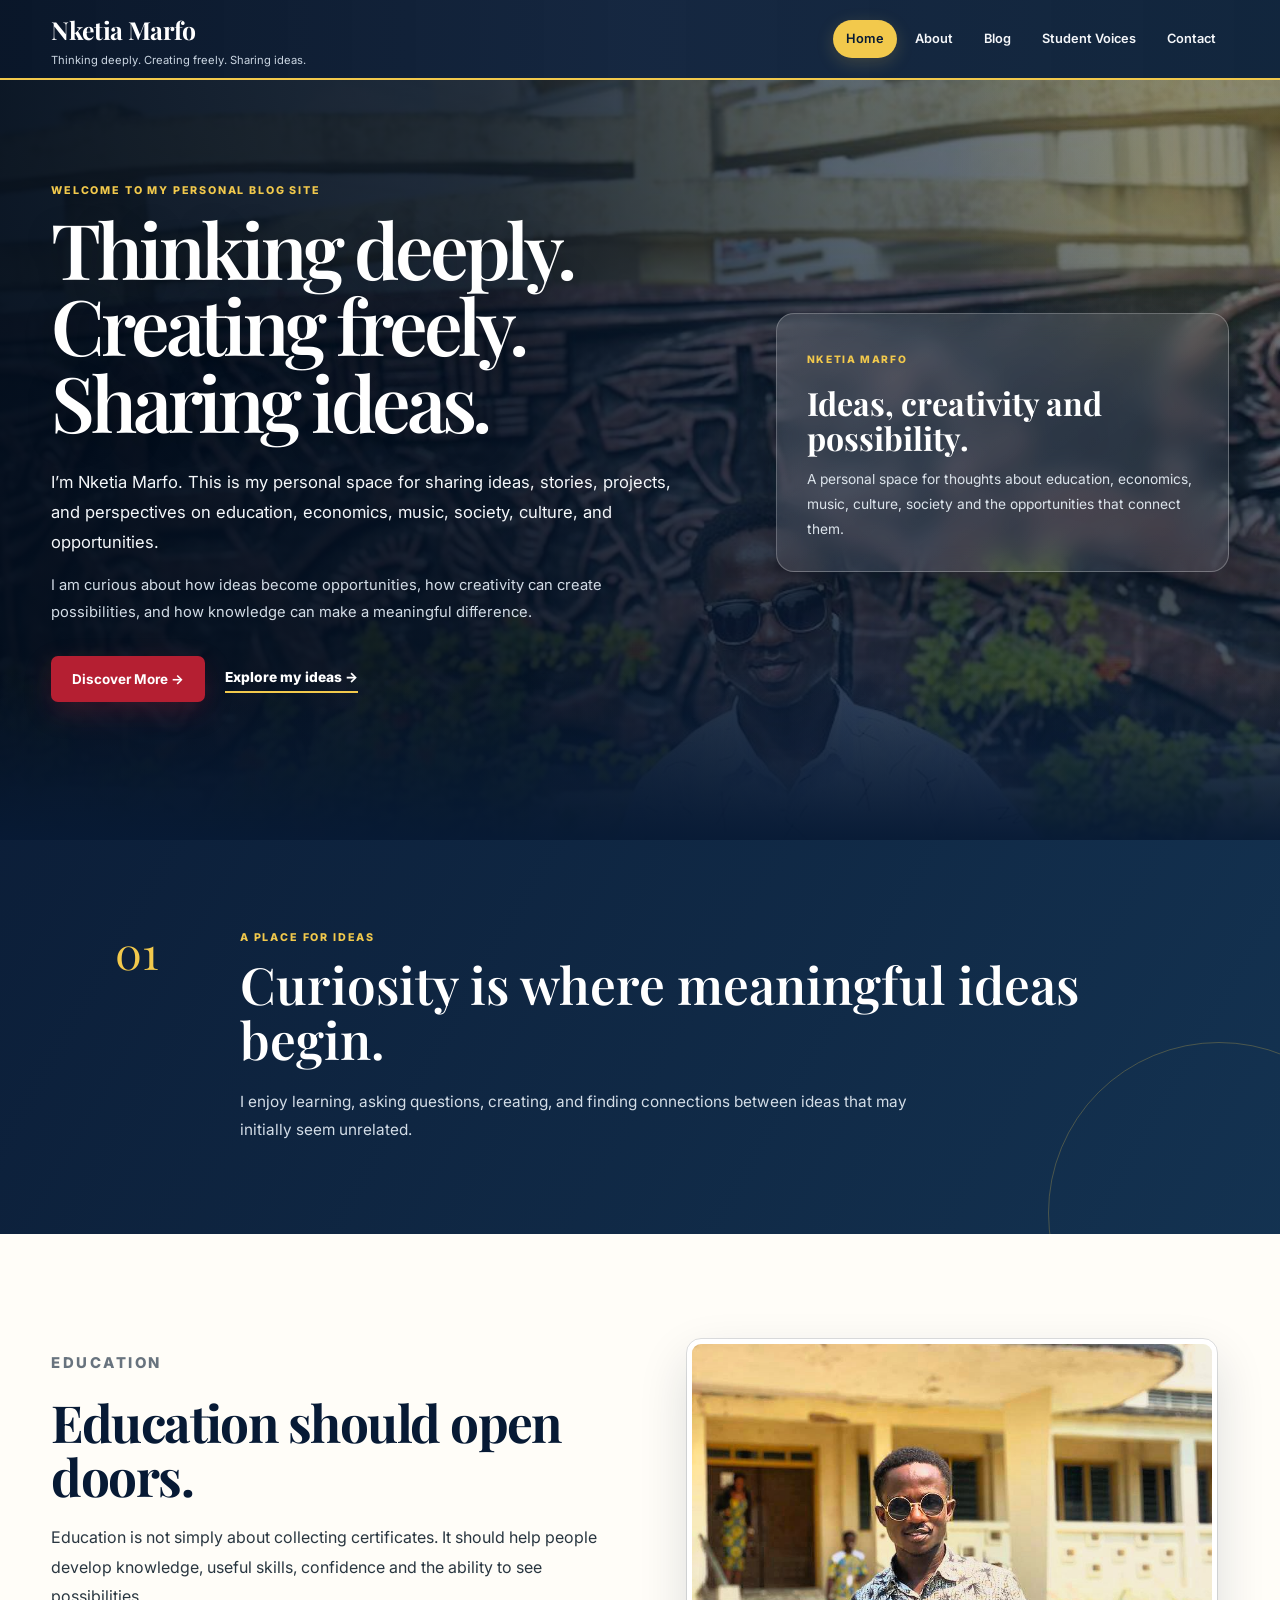
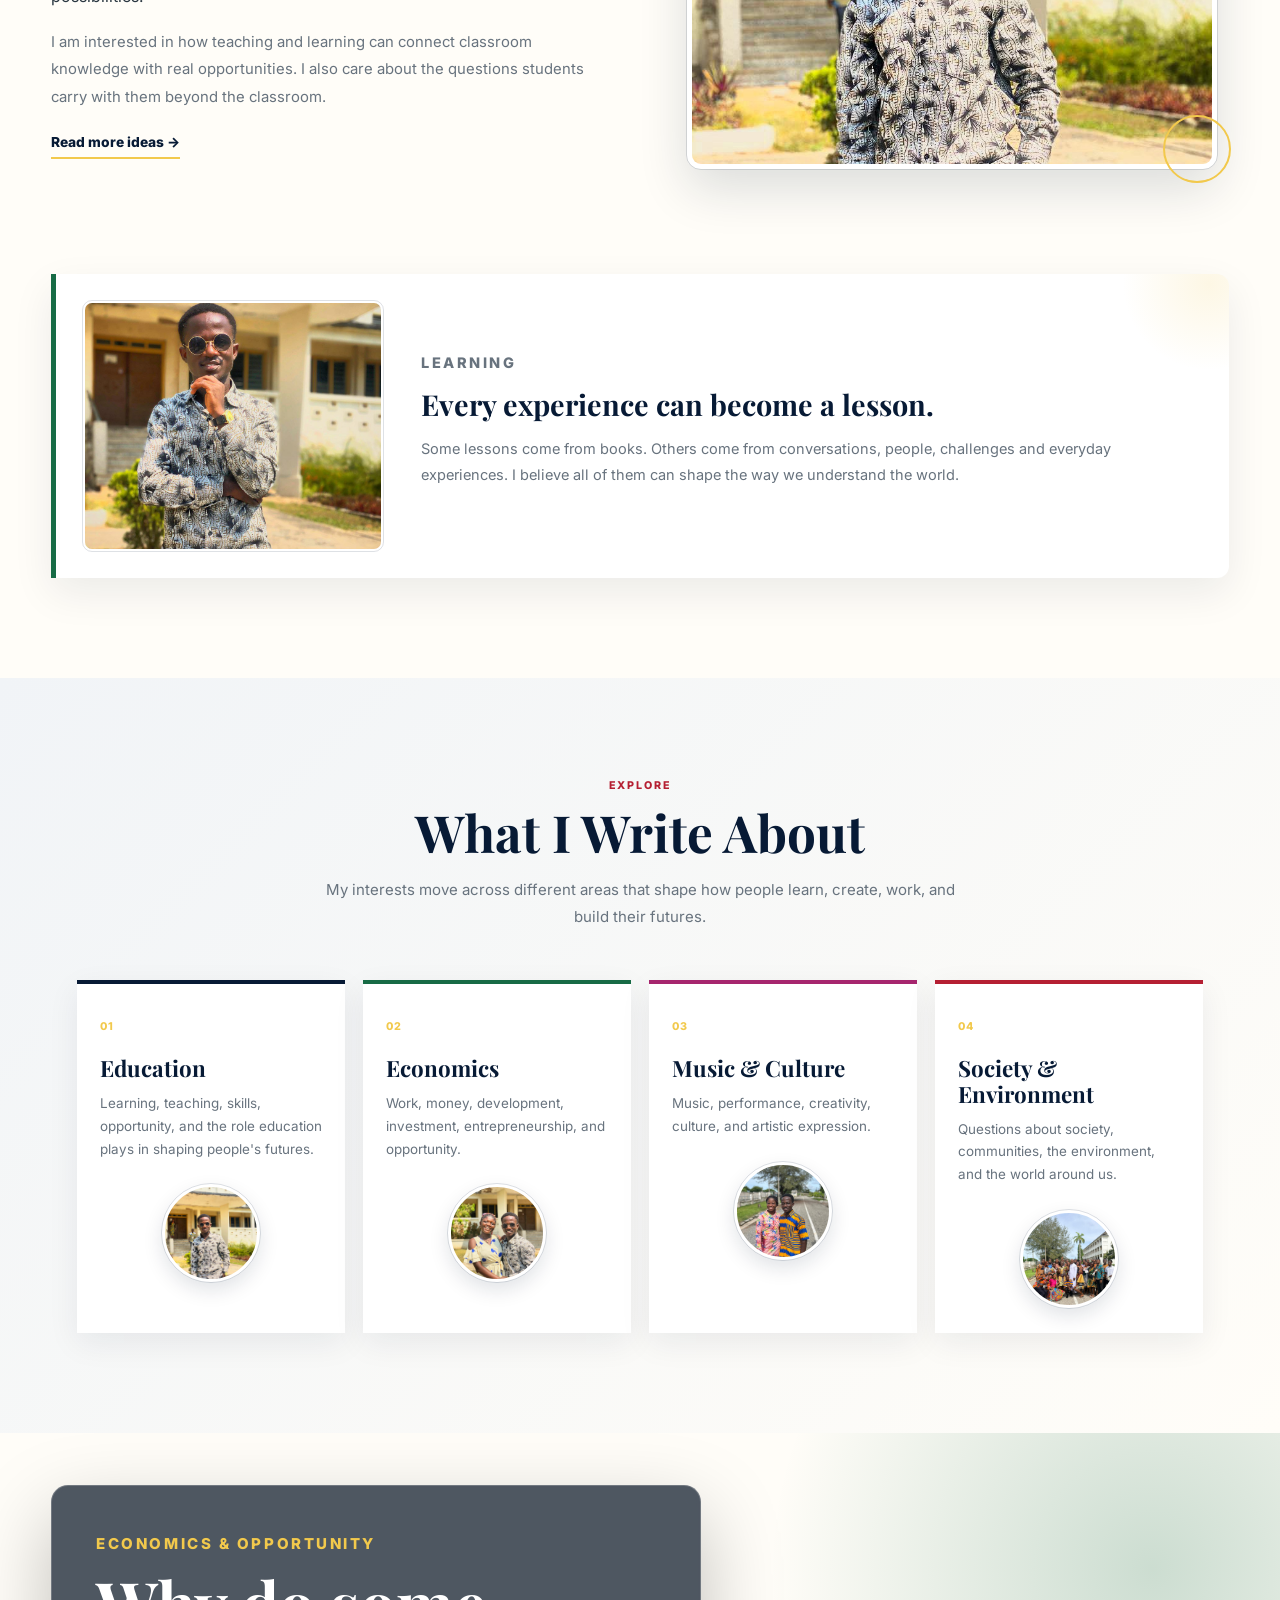
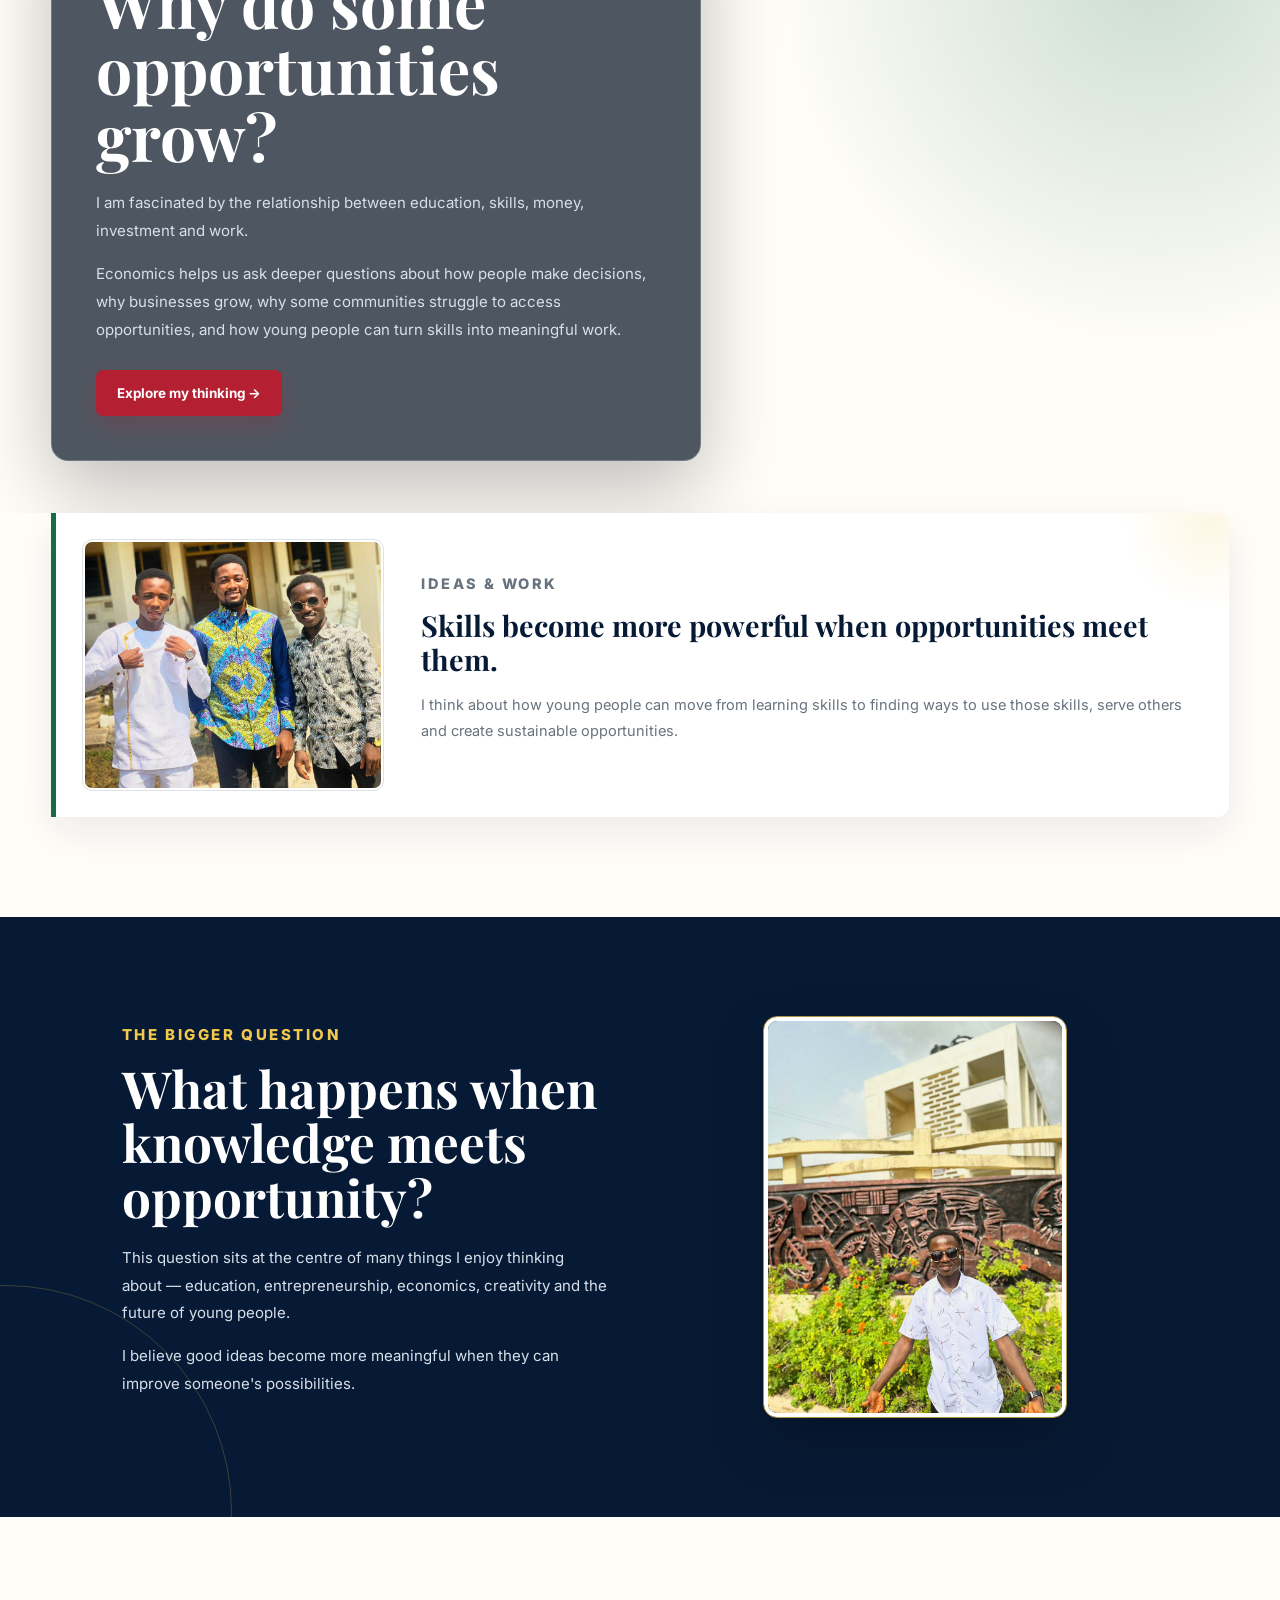
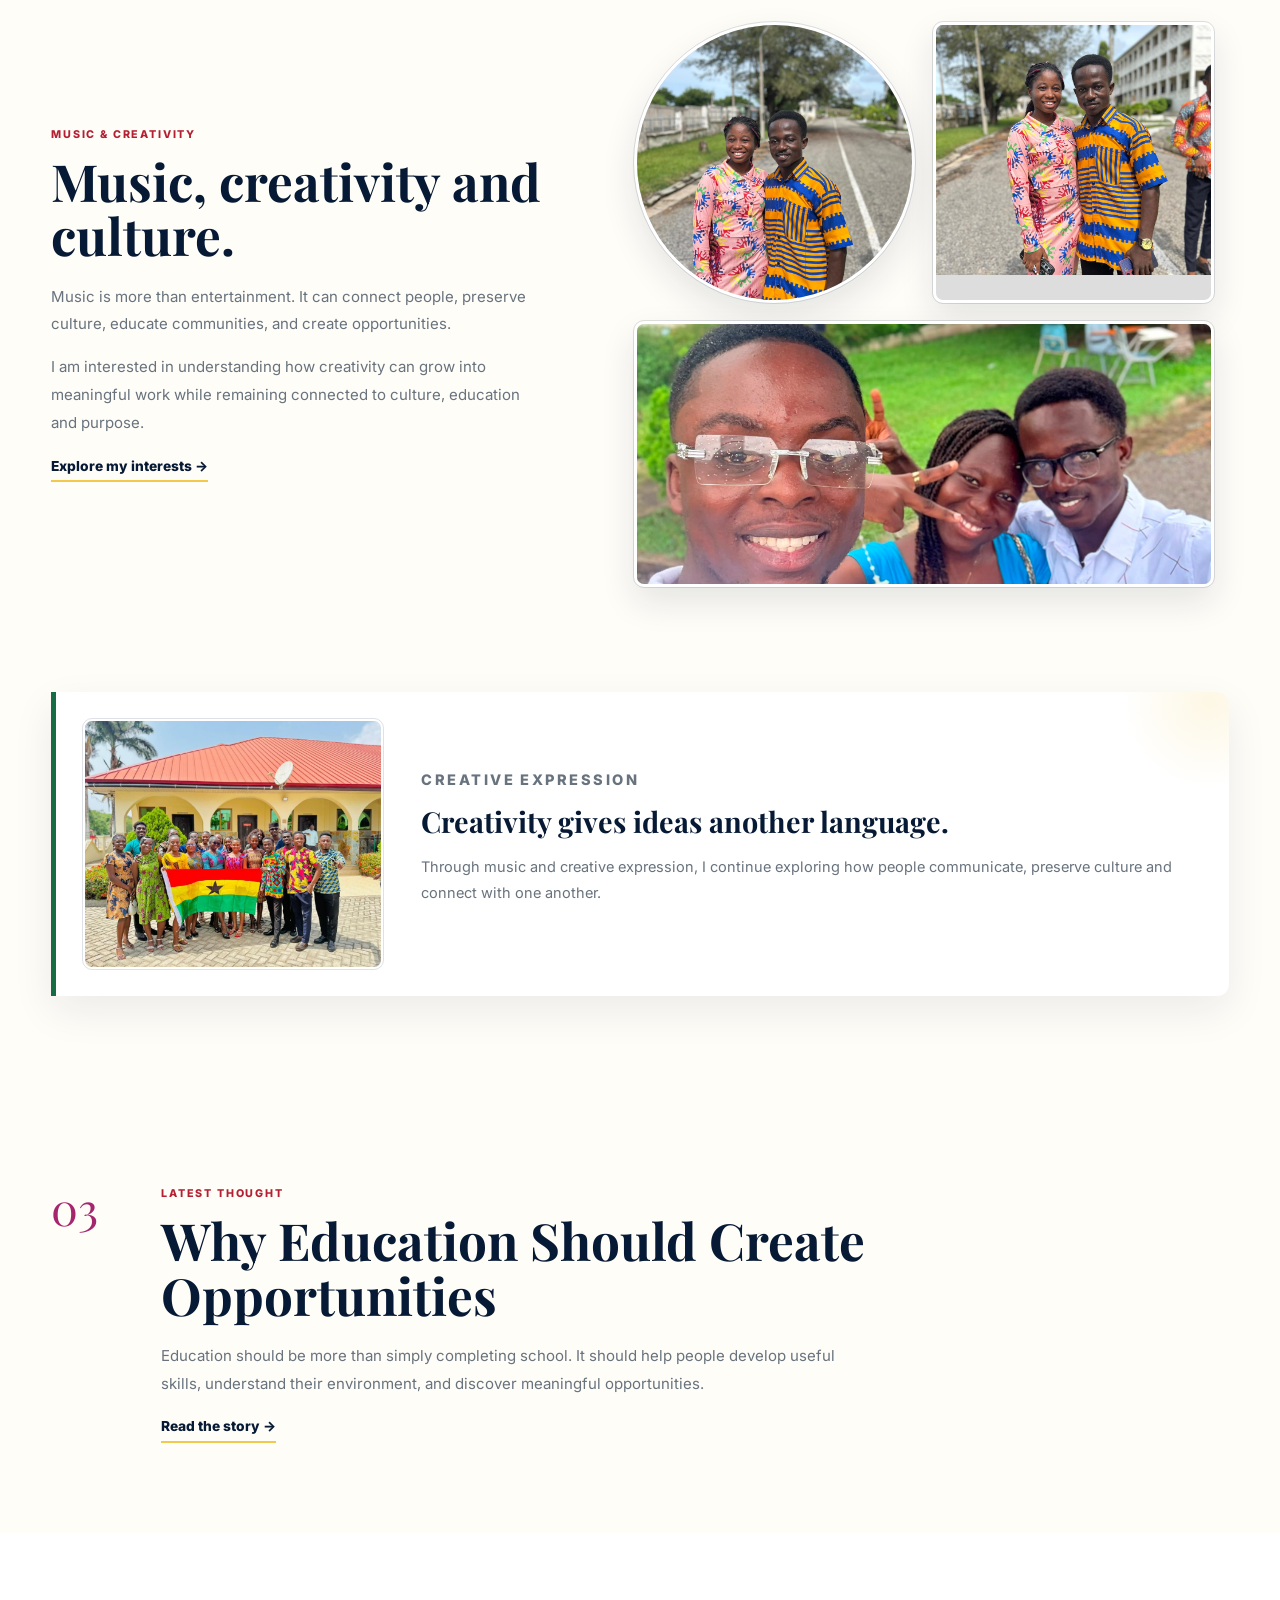
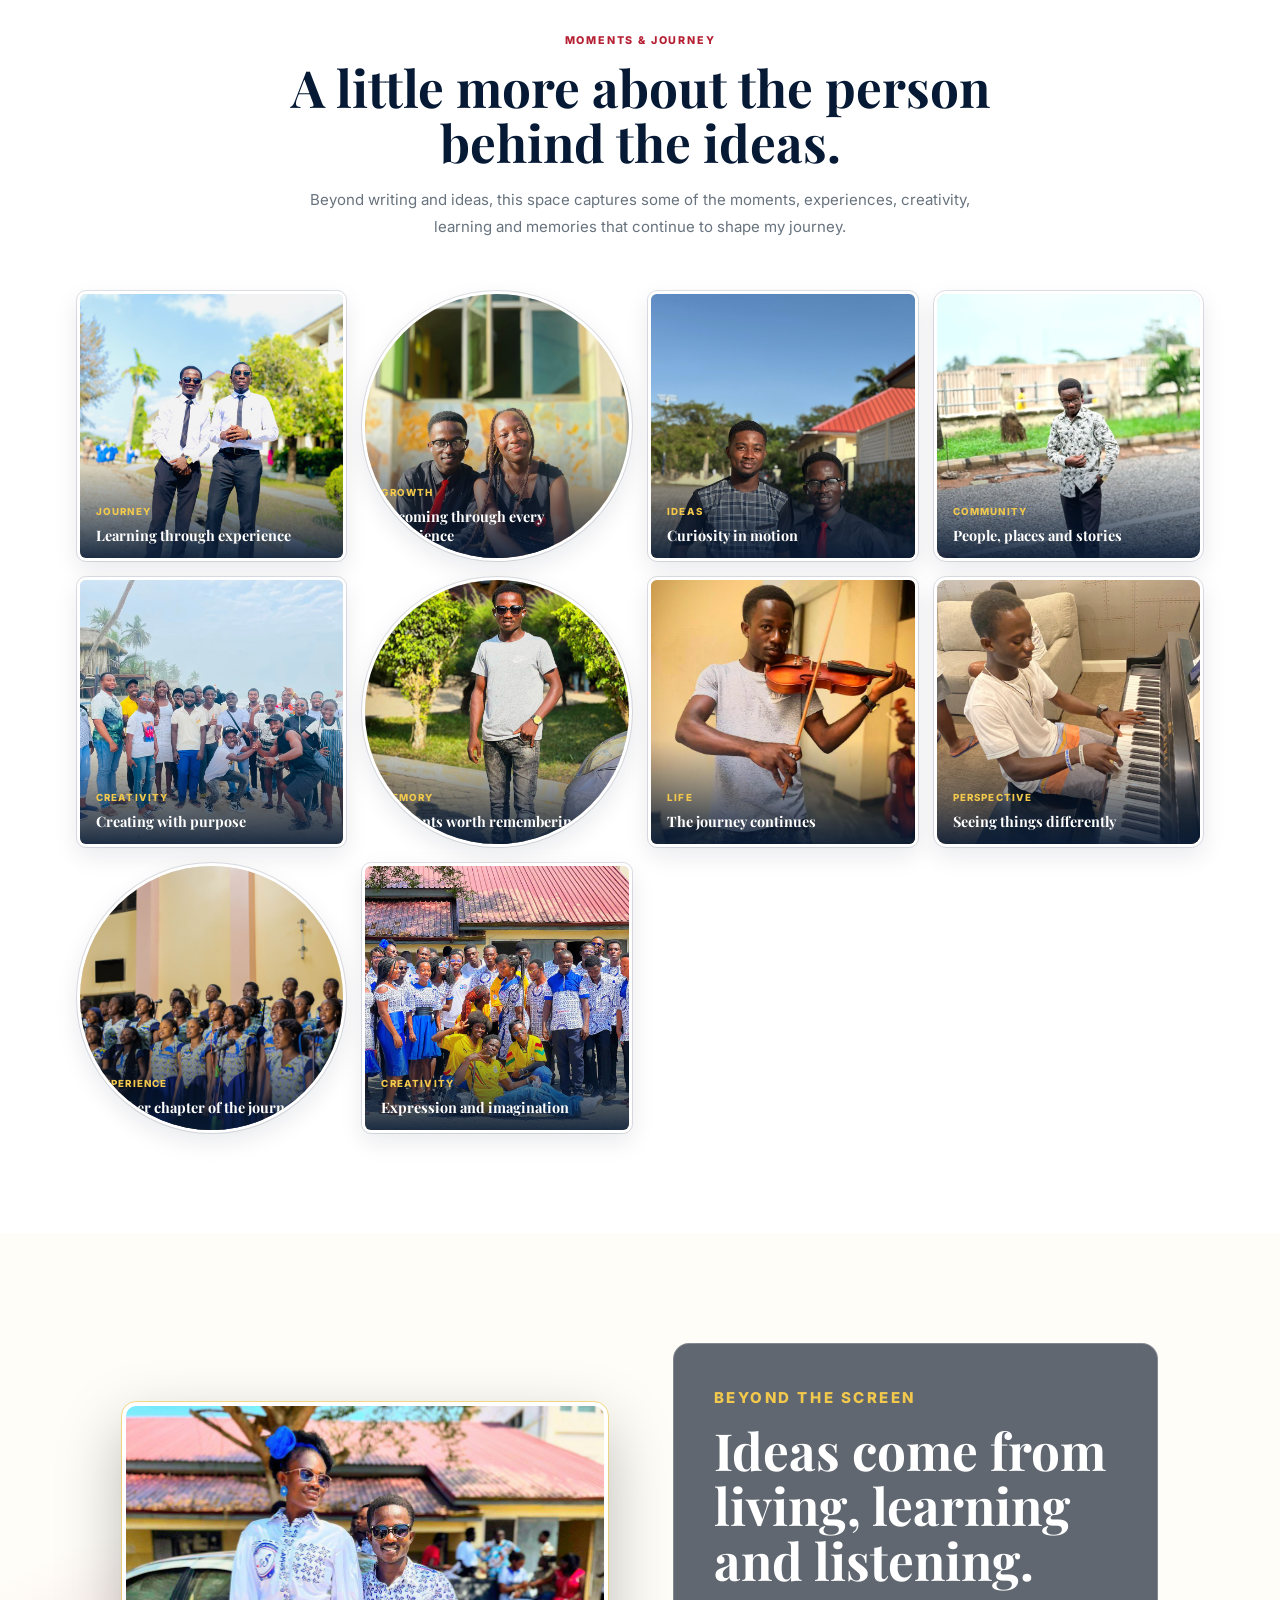
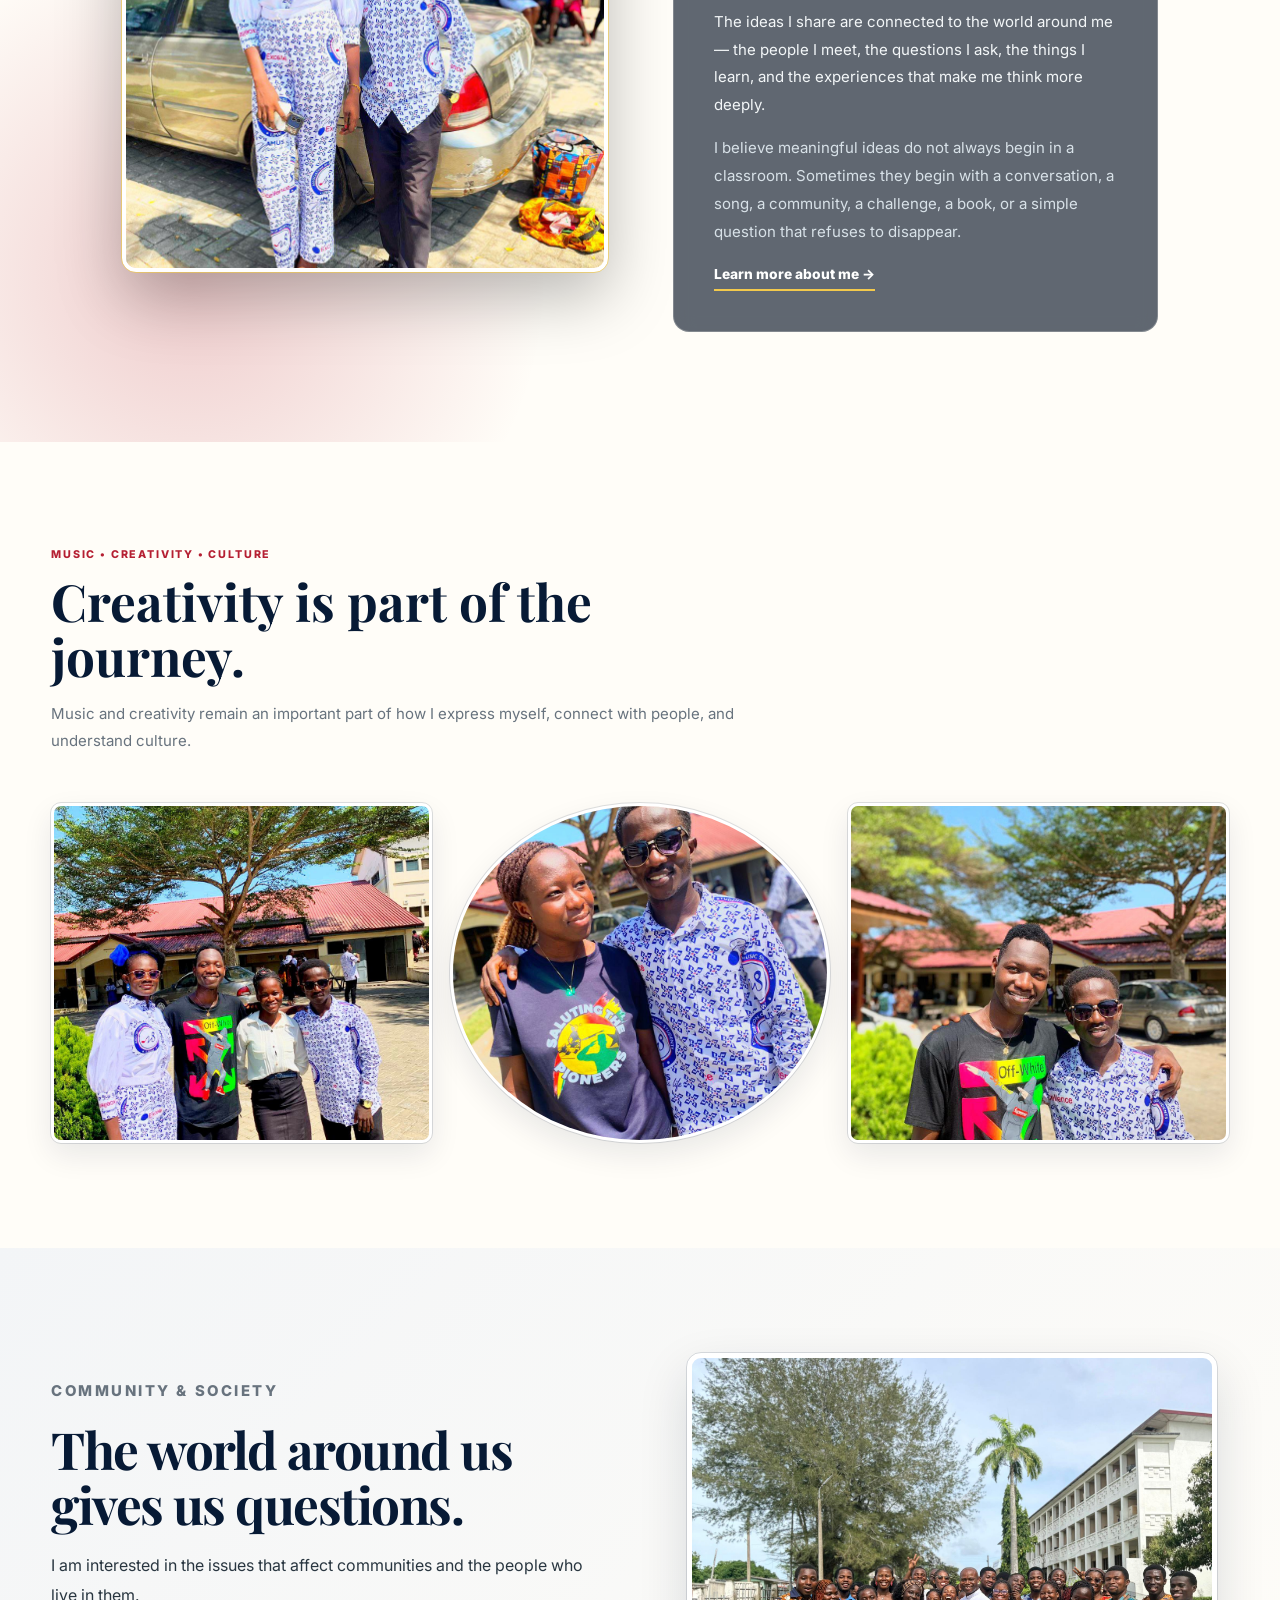
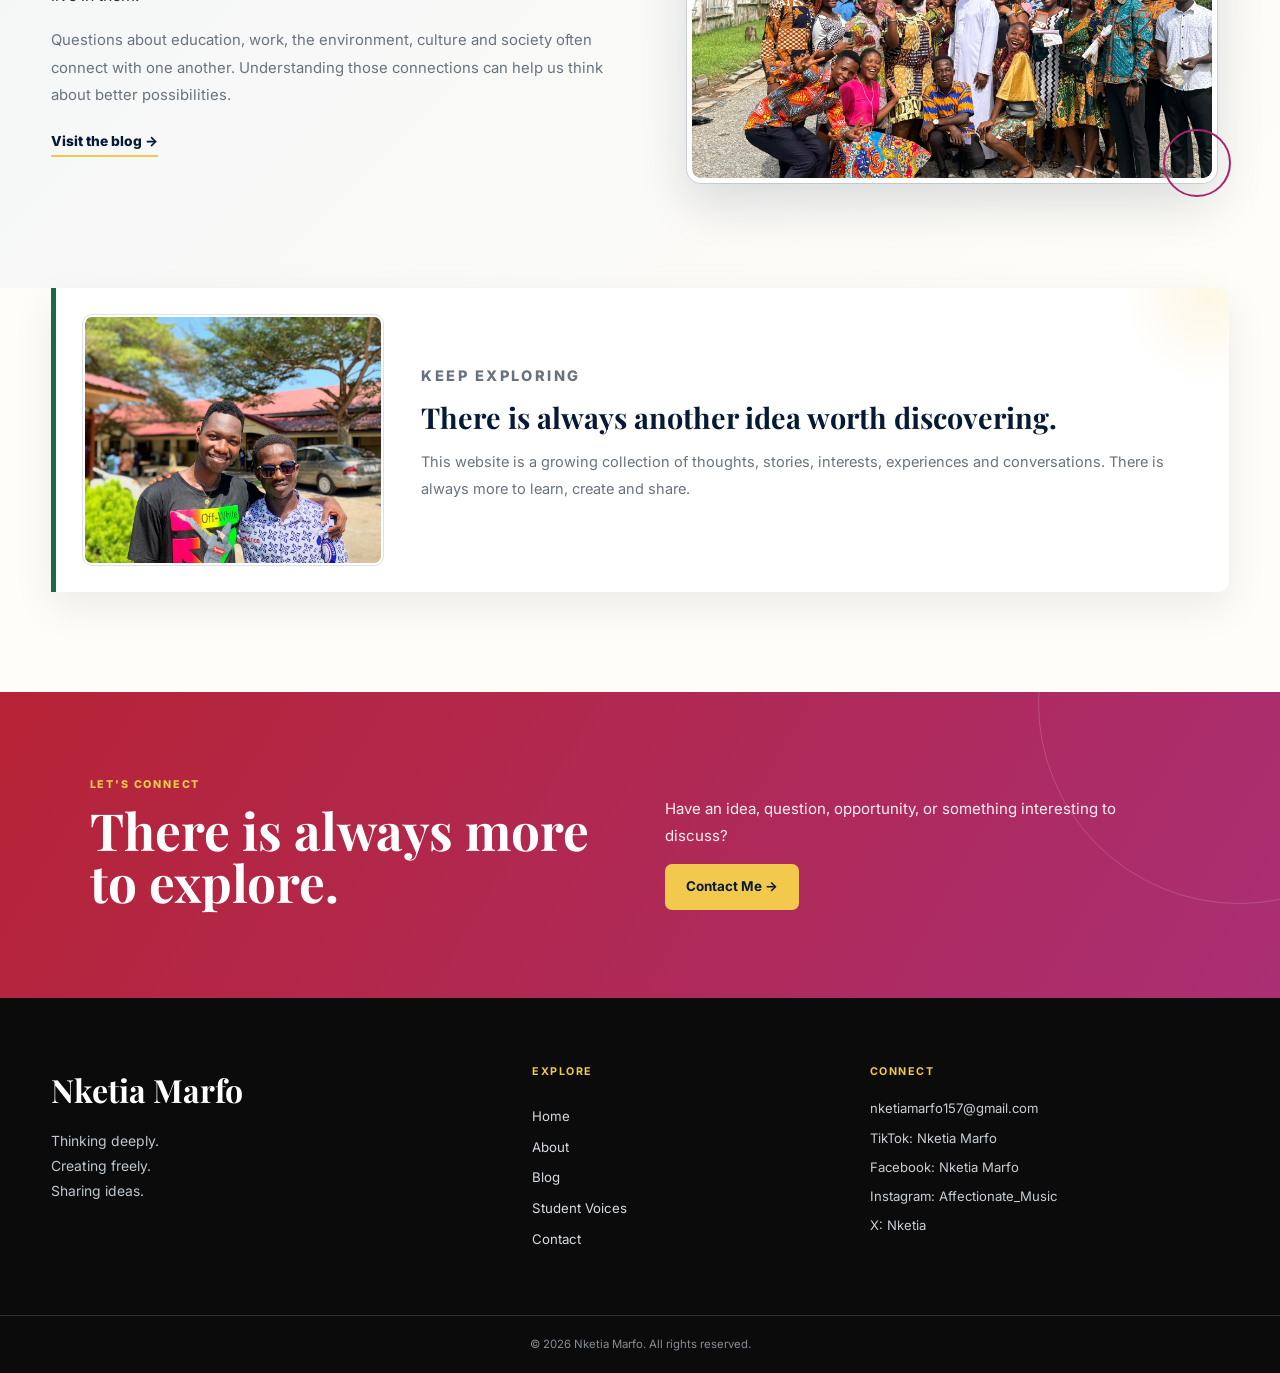
==== commit 292c8202: "Create change" ====
--- a/index.html
+++ b/index.html
@@ -1,50 +1,103 @@
-<!DOCTYPE html><html lang="en">
+<!DOCTYPE html>
+<html lang="en">
+
 <head>
 <meta charset="UTF-8">
-<meta name="viewport" content="width=device-width, initial-scale=1.0"><title>Nketia Marfo | Home</title><meta
+<meta name="viewport" content="width=device-width, initial-scale=1.0">
+
+<title>Nketia Marfo | Home</title>
+
+<meta
 name="description"
 content="Nketia Marfo — thinking deeply, creating freely, and sharing ideas about education, economics, music, culture, society and opportunity."
-
-«»
+>
 
 <link rel="preconnect" href="https://fonts.googleapis.com">
-<link rel="preconnect" href="https://fonts.gstatic.com" crossorigin><link
+<link rel="preconnect" href="https://fonts.gstatic.com" crossorigin>
+
+<link
 href="https://fonts.googleapis.com/css2?family=Inter:wght@400;500;600;700;800&family=Playfair+Display:wght@500;600;700&display=swap"
 rel="stylesheet"
-><style>
+>
+
+<style>
 
 /* =========================================================
    NKETIA MARFO
-   HOME PAGE — FULL BACKGROUND PHOTO REDESIGN
+   COMPLETE HOME PAGE REDESIGN
+   PHOTO-BACKGROUND EDITION
 ========================================================= */
 
+
+/* =========================================================
+   YOUR THREE MAIN BACKGROUND PHOTOS
+=========================================================
+
+   TOP:
+   Leg crossed + hand on wooden surface
+
+   MIDDLE:
+   Blue hoodie
+
+   BOTTOM:
+   White shirt + standing near the sea
+
+   If your actual filenames are different,
+   change ONLY these three lines.
+========================================================= */
+
 :root{
 
---blue:#071A35;
---blue-2:#0D2B50;
-
---red:#B51F32;
---green:#176B45;
---yellow:#F2C94C;
---magenta:#A6266E;
-
---black:#101010;
---white:#FFFFFF;
---cream:#FFFDF8;
-
---text:#172330;
---muted:#68737E;
-
---glass:rgba(255,255,255,.86);
---glass-dark:rgba(7,26,53,.88);
-
---line:rgba(7,26,53,.14);
-
---sans:"Inter","Segoe UI",Roboto,Arial,sans-serif;
---serif:"Playfair Display",Georgia,"Times New Roman",serif;
-
---max:1240px;
-
+    --bg-top:
+    url("IMG_20260222_125912_662.jpg");
+
+    --bg-middle:
+    url("IMG_20260319_160228_606.jpg");
+
+    --bg-bottom:
+    url("IMG-20260802-WA0445.jpg");
+
+
+    /* MAIN COLORS */
+
+    --navy:#071A35;
+    --navy-2:#0B2445;
+    --navy-3:#102F55;
+
+    --gold:#F2C94C;
+    --gold-light:#FFE58A;
+
+    --red:#B51F32;
+    --red-dark:#871528;
+
+    --green:#176B45;
+    --magenta:#A6266E;
+
+    --white:#FFFFFF;
+    --cream:#FFFDF8;
+    --soft:#F4F6F8;
+
+    --text:#18232E;
+    --muted:#68737E;
+
+    --line:rgba(7,26,53,.13);
+
+    --glass:
+    rgba(255,255,255,.10);
+
+    --glass-dark:
+    rgba(4,15,31,.66);
+
+    --shadow:
+    0 20px 60px rgba(0,0,0,.16);
+
+    --sans:
+    "Inter","Segoe UI",Roboto,Arial,sans-serif;
+
+    --serif:
+    "Playfair Display",Georgia,"Times New Roman",serif;
+
+    --max:1240px;
 }
 
 
@@ -53,198 +106,35 @@
 ========================================================= */
 
 *{
-box-sizing:border-box;
-margin:0;
-padding:0;
+    box-sizing:border-box;
 }
 
 html{
-scroll-behavior:smooth;
+    scroll-behavior:smooth;
 }
 
 body{
-
-font-family:var(--sans);
-
-color:var(--text);
-
-background:
-linear-gradient(
-rgba(255,253,248,.86),
-rgba(255,253,248,.90)
-),
-url("IMG_20260319_160228_606.jpg")
-center/cover fixed no-repeat;
-
-font-size:16px;
-line-height:1.7;
-
-overflow-x:hidden;
-
+    margin:0;
+    background:var(--cream);
+    color:var(--text);
+    font-family:var(--sans);
+    font-size:16px;
+    line-height:1.7;
+    overflow-x:hidden;
 }
 
 img{
-display:block;
-max-width:100%;
+    display:block;
+    max-width:100%;
 }
 
 a{
-text-decoration:none;
+    text-decoration:none;
 }
 
 button,
 a{
--webkit-tap-highlight-color:transparent;
-}
-
-
-/* =========================================================
-   GLOBAL BACKGROUND PHOTO SYSTEM
-========================================================= */
-
-.site-background{
-
-position:fixed;
-
-inset:0;
-
-z-index:-10;
-
-overflow:hidden;
-
-background:#071A35;
-
-}
-
-.background-photo{
-
-position:absolute;
-
-inset:0;
-
-width:100%;
-height:100%;
-
-background-position:center;
-background-size:cover;
-background-repeat:no-repeat;
-
-opacity:0;
-
-transform:scale(1.04);
-
-animation:
-backgroundFade 32s infinite,
-backgroundMove 32s infinite;
-
-}
-
-.background-photo:nth-child(1){
-
-background-image:
-linear-gradient(
-rgba(7,26,53,.48),
-rgba(7,26,53,.68)
-),
-url("IMG_20260319_160228_606.jpg");
-
-animation-delay:0s;
-
-}
-
-.background-photo:nth-child(2){
-
-background-image:
-linear-gradient(
-rgba(7,26,53,.45),
-rgba(7,26,53,.70)
-),
-url("IMG_20260222_125912_662.jpg");
-
-animation-delay:8s;
-
-}
-
-.background-photo:nth-child(3){
-
-background-image:
-linear-gradient(
-rgba(7,26,53,.46),
-rgba(7,26,53,.68)
-),
-url("IMG-20260614-WA0187.jpg");
-
-animation-delay:16s;
-
-}
-
-.background-photo:nth-child(4){
-
-background-image:
-linear-gradient(
-rgba(7,26,53,.48),
-rgba(7,26,53,.72)
-),
-url("IMG_20260802-WA0445.jpg");
-
-animation-delay:24s;
-
-}
-
-.background-overlay{
-
-position:absolute;
-
-inset:0;
-
-background:
-linear-gradient(
-120deg,
-rgba(7,26,53,.80),
-rgba(7,26,53,.34),
-rgba(7,26,53,.78)
-);
-
-}
-
-@keyframes backgroundFade{
-
-0%{
-opacity:0;
-}
-
-8%{
-opacity:1;
-}
-
-25%{
-opacity:1;
-}
-
-33%{
-opacity:0;
-}
-
-100%{
-opacity:0;
-}
-
-}
-
-@keyframes backgroundMove{
-
-0%{
-transform:scale(1.04);
-}
-
-33%{
-transform:scale(1.10);
-}
-
-100%{
-transform:scale(1.04);
-}
-
+    -webkit-tap-highlight-color:transparent;
 }
 
 
@@ -253,17 +143,17 @@
 ========================================================= */
 
 .header-content,
-.hero-section,
-.editorial-section,
+.hero-inner,
+.editorial-section-inner,
 .writing-photo,
+.opportunity-inner,
 .latter-section,
 .featured-section,
+.photo-story-grid,
 .creative-section,
 .footer-content{
-
-width:min(var(--max),92%);
-margin:auto;
-
+    width:min(var(--max),92%);
+    margin:auto;
 }
 
 
@@ -273,140 +163,128 @@
 
 .site-header{
 
-position:sticky;
-
-top:0;
-
-z-index:1000;
-
-background:
-rgba(7,26,53,.91);
-
-backdrop-filter:blur(18px);
--webkit-backdrop-filter:blur(18px);
-
-color:white;
-
-border-bottom:1px solid rgba(242,201,76,.65);
-
-box-shadow:
-0 8px 30px rgba(0,0,0,.18);
-
+    position:sticky;
+    top:0;
+    z-index:1000;
+
+    background:
+    linear-gradient(
+        90deg,
+        rgba(5,18,37,.98),
+        rgba(7,26,53,.94),
+        rgba(10,31,55,.97)
+    );
+
+    color:white;
+
+    border-bottom:2px solid var(--gold);
+
+    backdrop-filter:blur(14px);
+    -webkit-backdrop-filter:blur(14px);
 }
 
 .header-content{
 
-min-height:78px;
-
-display:flex;
-
-align-items:center;
-
-justify-content:space-between;
-
-gap:30px;
-
+    min-height:78px;
+
+    display:flex;
+    align-items:center;
+    justify-content:space-between;
+
+    gap:30px;
 }
 
 .brand-block{
-flex-shrink:0;
+    flex-shrink:0;
 }
 
 .site-name{
 
-display:block;
-
-color:white;
-
-font-family:var(--serif);
-
-font-size:1.55rem;
-
-font-weight:700;
-
-letter-spacing:-.03em;
-
+    display:block;
+
+    color:white;
+
+    font-family:var(--serif);
+
+    font-size:1.55rem;
+    font-weight:700;
+
+    letter-spacing:-.025em;
+
+    transition:.25s ease;
+}
+
+.site-name:hover{
+    color:var(--gold);
 }
 
 .brand-block p{
 
-margin-top:1px;
-
-color:#CBD6E2;
-
-font-size:.69rem;
-
-line-height:1.4;
-
+    margin:2px 0 0;
+
+    color:#CBD6E2;
+
+    font-size:.70rem;
+
+    line-height:1.4;
 }
 
 .main-nav{
 
-display:flex;
-
-align-items:center;
-
-justify-content:flex-end;
-
-flex-wrap:wrap;
-
-gap:4px;
-
+    display:flex;
+    align-items:center;
+    justify-content:flex-end;
+
+    flex-wrap:wrap;
+
+    gap:5px;
 }
 
 .nav-link{
 
-color:#F5F7FA;
-
-padding:8px 13px;
-
-border-radius:999px;
-
-font-size:.81rem;
-
-font-weight:600;
-
-transition:.25s ease;
-
+    color:#F5F7FA;
+
+    padding:8px 13px;
+
+    border-radius:999px;
+
+    font-size:.80rem;
+    font-weight:600;
+
+    transition:.25s ease;
 }
 
 .nav-link:hover{
-
-background:var(--red);
-
-color:white;
-
-transform:translateY(-1px);
-
+    background:rgba(181,31,50,.9);
 }
 
 .nav-link.active{
 
-background:var(--yellow);
-
-color:var(--blue);
-
+    background:var(--gold);
+
+    color:var(--navy);
+
+    box-shadow:
+    0 5px 18px rgba(242,201,76,.18);
 }
 
 
 /* =========================================================
-   LABELS
+   SMALL LABEL
 ========================================================= */
 
 .small-heading{
 
-margin-bottom:12px;
-
-color:var(--red);
-
-font-size:.67rem;
-
-font-weight:800;
-
-letter-spacing:.16em;
-
-line-height:1.4;
-
+    margin:0 0 12px;
+
+    color:var(--red);
+
+    font-size:.67rem;
+    font-weight:800;
+
+    letter-spacing:.17em;
+
+    line-height:1.4;
 }
 
 
@@ -416,296 +294,306 @@
 
 .button{
 
-display:inline-flex;
-
-align-items:center;
-
-justify-content:center;
-
-min-height:45px;
-
-padding:11px 21px;
-
-background:var(--red);
-
-color:white;
-
-border-radius:8px;
-
-font-size:.84rem;
-
-font-weight:700;
-
-box-shadow:
-0 10px 25px rgba(181,31,50,.22);
-
-transition:.25s ease;
-
+    display:inline-flex;
+
+    align-items:center;
+    justify-content:center;
+
+    min-height:46px;
+
+    padding:11px 21px;
+
+    background:var(--red);
+
+    color:white;
+
+    border-radius:7px;
+
+    font-size:.84rem;
+    font-weight:700;
+
+    box-shadow:
+    0 10px 28px rgba(181,31,50,.24);
+
+    transition:.25s ease;
 }
 
 .button:hover{
 
-background:var(--green);
-
-transform:translateY(-3px);
-
+    background:var(--green);
+
+    transform:translateY(-3px);
+
+    box-shadow:
+    0 13px 30px rgba(23,107,69,.25);
 }
 
 .text-link{
 
-display:inline-block;
-
-color:var(--blue);
-
-font-size:.86rem;
-
-font-weight:800;
-
-border-bottom:2px solid var(--yellow);
-
-padding-bottom:2px;
-
-transition:.2s ease;
-
+    display:inline-block;
+
+    color:var(--navy);
+
+    font-size:.86rem;
+    font-weight:800;
+
+    border-bottom:2px solid var(--gold);
+
+    padding-bottom:2px;
+
+    transition:.2s ease;
 }
 
 .text-link:hover{
-
-color:var(--magenta);
-
+    color:var(--magenta);
 }
 
 
 /* =========================================================
    HERO
+   TOP BACKGROUND PHOTO
 ========================================================= */
 
 .hero-section{
 
-min-height:calc(100vh - 78px);
-
-padding:80px 0 95px;
-
-display:grid;
-
-grid-template-columns:minmax(0,1.03fr) minmax(390px,.97fr);
-
-gap:55px;
-
-align-items:center;
-
-position:relative;
-
-}
+    position:relative;
+
+    min-height:760px;
+
+    display:flex;
+    align-items:center;
+
+    overflow:hidden;
+
+    color:white;
+
+    background-image:
+
+    linear-gradient(
+        90deg,
+        rgba(3,14,29,.94) 0%,
+        rgba(4,17,35,.83) 38%,
+        rgba(7,26,53,.54) 66%,
+        rgba(7,26,53,.36) 100%
+    ),
+
+    linear-gradient(
+        180deg,
+        rgba(7,26,53,.18),
+        rgba(7,26,53,.68)
+    ),
+
+    var(--bg-top);
+
+    background-size:cover;
+    background-position:center;
+    background-attachment:fixed;
+}
+
+
+/* gold atmospheric glow */
 
 .hero-section::before{
 
-content:"";
-
-position:absolute;
-
-width:420px;
-height:420px;
-
-right:-180px;
-top:80px;
-
-border-radius:50%;
-
-background:
-radial-gradient(
-circle,
-rgba(242,201,76,.16),
-transparent 70%
-);
-
-pointer-events:none;
-
+    content:"";
+
+    position:absolute;
+
+    width:480px;
+    height:480px;
+
+    right:-140px;
+    top:-140px;
+
+    border-radius:50%;
+
+    background:
+    radial-gradient(
+        circle,
+        rgba(242,201,76,.22),
+        transparent 68%
+    );
+
+    pointer-events:none;
+}
+
+
+/* bottom fade */
+
+.hero-section::after{
+
+    content:"";
+
+    position:absolute;
+
+    left:0;
+    right:0;
+    bottom:0;
+
+    height:170px;
+
+    background:
+    linear-gradient(
+        to bottom,
+        transparent,
+        rgba(7,26,53,.95)
+    );
+
+    pointer-events:none;
+}
+
+.hero-inner{
+
+    position:relative;
+    z-index:2;
+
+    display:grid;
+
+    grid-template-columns:
+    minmax(0,1.04fr)
+    minmax(330px,.72fr);
+
+    gap:70px;
+
+    align-items:center;
+
+    padding:100px 0 135px;
 }
 
 .hero-text{
-
-max-width:690px;
-
-padding:35px;
-
-border-left:4px solid var(--yellow);
-
-background:
-linear-gradient(
-135deg,
-rgba(255,255,255,.93),
-rgba(255,255,255,.78)
-);
-
-backdrop-filter:blur(13px);
--webkit-backdrop-filter:blur(13px);
-
-box-shadow:
-0 25px 70px rgba(0,0,0,.16);
-
-border-radius:0 18px 18px 0;
-
+    max-width:690px;
+}
+
+.hero-text .small-heading{
+    color:var(--gold);
 }
 
 .hero-text h1{
 
-margin:0;
-
-color:var(--blue);
-
-font-family:var(--serif);
-
-font-size:clamp(3rem,5.6vw,5.5rem);
-
-line-height:.99;
-
-letter-spacing:-.055em;
-
-font-weight:600;
-
+    margin:0;
+
+    color:white;
+
+    font-family:var(--serif);
+
+    font-size:clamp(3.2rem,6vw,6rem);
+
+    line-height:1.00;
+
+    letter-spacing:-.055em;
+
+    font-weight:600;
+
+    text-shadow:
+    0 8px 30px rgba(0,0,0,.28);
 }
 
 .hero-text .lead-text{
 
-max-width:620px;
-
-margin:27px 0 14px;
-
-color:#293641;
-
-font-size:1.02rem;
-
-line-height:1.78;
-
+    max-width:640px;
+
+    margin:28px 0 14px;
+
+    color:#F4F7FA;
+
+    font-size:1.04rem;
+
+    line-height:1.8;
 }
 
 .hero-text > p:not(.small-heading):not(.lead-text){
 
-max-width:600px;
-
-color:var(--muted);
-
-font-size:.93rem;
-
-line-height:1.8;
-
+    max-width:600px;
+
+    margin:0;
+
+    color:#D2DCE6;
+
+    font-size:.92rem;
+
+    line-height:1.85;
 }
 
 .hero-actions{
 
-margin-top:27px;
-
-display:flex;
-
-align-items:center;
-
-flex-wrap:wrap;
-
-gap:20px;
-
+    margin-top:30px;
+
+    display:flex;
+
+    align-items:center;
+
+    flex-wrap:wrap;
+
+    gap:20px;
+}
+
+.hero-actions .text-link{
+    color:white;
+    border-color:var(--gold);
 }
 
 
 /* =========================================================
-   HERO PHOTO COLLAGE
+   HERO GLASS PANEL
 ========================================================= */
 
-.hero-photo-group{
-
-position:relative;
-
-width:100%;
-
-max-width:570px;
-
-height:520px;
-
-margin:auto;
-
-}
-
-.hero-round-photo{
-
-position:absolute;
-
-overflow:hidden;
-
-background:white;
-
-border:3px solid rgba(255,255,255,.95);
-
-box-shadow:
-0 25px 65px rgba(0,0,0,.30);
-
-}
-
-.hero-round-photo::after{
-
-content:"";
-
-position:absolute;
-
-inset:0;
-
-background:
-linear-gradient(
-180deg,
-transparent 50%,
-rgba(7,26,53,.18)
-);
-
-pointer-events:none;
-
-}
-
-.hero-round-photo img{
-
-width:100%;
-height:100%;
-
-object-fit:cover;
-
-}
-
-.hero-photo-1{
-
-width:355px;
-height:355px;
-
-top:0;
-right:35px;
-
-border-radius:50%;
-
-}
-
-.hero-photo-2{
-
-width:220px;
-height:220px;
-
-left:0;
-bottom:25px;
-
-border-radius:50%;
-
-border-color:rgba(255,255,255,.9);
-
-}
-
-.hero-photo-3{
-
-width:175px;
-height:175px;
-
-right:-4px;
-bottom:0;
-
-border-radius:50%;
-
-border-color:rgba(242,201,76,.95);
-
+.hero-side-card{
+
+    padding:30px;
+
+    border:
+
+    1px solid
+    rgba(255,255,255,.25);
+
+    border-radius:18px;
+
+    background:
+    linear-gradient(
+        145deg,
+        rgba(255,255,255,.15),
+        rgba(255,255,255,.05)
+    );
+
+    backdrop-filter:blur(13px);
+    -webkit-backdrop-filter:blur(13px);
+
+    box-shadow:
+    0 25px 70px rgba(0,0,0,.28);
+}
+
+.hero-side-card .mini-label{
+
+    color:var(--gold);
+
+    font-size:.64rem;
+    font-weight:800;
+
+    letter-spacing:.16em;
+}
+
+.hero-side-card h3{
+
+    margin:14px 0 12px;
+
+    color:white;
+
+    font-family:var(--serif);
+
+    font-size:2rem;
+
+    line-height:1.1;
+}
+
+.hero-side-card p{
+
+    margin:0;
+
+    color:#DCE4EB;
+
+    font-size:.86rem;
+
+    line-height:1.8;
 }
 
 
@@ -715,223 +603,230 @@
 
 .statement-section{
 
-background:
-linear-gradient(
-135deg,
-rgba(7,26,53,.96),
-rgba(13,43,80,.90)
-);
-
-color:white;
-
-padding:85px 7%;
-
-display:grid;
-
-grid-template-columns:90px minmax(0,850px);
-
-justify-content:center;
-
-gap:35px;
-
-backdrop-filter:blur(12px);
-
-border-top:1px solid rgba(255,255,255,.1);
-
-border-bottom:1px solid rgba(255,255,255,.1);
-
+    position:relative;
+
+    padding:90px 7%;
+
+    background:
+
+    linear-gradient(
+        120deg,
+        rgba(7,26,53,.98),
+        rgba(10,42,74,.96)
+    );
+
+    color:white;
+
+    overflow:hidden;
+}
+
+.statement-section::after{
+
+    content:"";
+
+    position:absolute;
+
+    width:340px;
+    height:340px;
+
+    right:-110px;
+    bottom:-150px;
+
+    border-radius:50%;
+
+    border:1px solid rgba(242,201,76,.25);
+}
+
+.statement-inner{
+
+    width:min(1050px,100%);
+
+    margin:auto;
+
+    display:grid;
+
+    grid-template-columns:90px 1fr;
+
+    gap:35px;
 }
 
 .statement-number{
 
-color:var(--yellow);
-
-font-family:var(--serif);
-
-font-size:2.8rem;
-
-line-height:1;
-
+    color:var(--gold);
+
+    font-family:var(--serif);
+
+    font-size:2.8rem;
+
+    line-height:1;
 }
 
 .statement-content .small-heading{
-
-color:var(--yellow);
-
+    color:var(--gold);
 }
 
 .statement-content h2{
 
-margin-bottom:20px;
-
-font-family:var(--serif);
-
-font-size:clamp(2.1rem,4vw,3.8rem);
-
-line-height:1.06;
-
-font-weight:600;
-
+    margin:0 0 20px;
+
+    font-family:var(--serif);
+
+    font-size:clamp(2.1rem,4vw,3.8rem);
+
+    line-height:1.08;
+
+    font-weight:600;
 }
 
 .statement-content p:last-child{
 
-max-width:700px;
-
-color:#D3DDE7;
-
-font-size:.96rem;
-
-line-height:1.8;
-
+    max-width:700px;
+
+    margin:0;
+
+    color:#D3DDE7;
+
+    font-size:.96rem;
+
+    line-height:1.85;
 }
 
 
 /* =========================================================
-   EDITORIAL SECTIONS
+   GENERAL EDITORIAL SECTION
 ========================================================= */
 
 .editorial-section{
 
-padding:100px 0;
-
+    position:relative;
+
+    padding:105px 0;
+
+    background:var(--cream);
+}
+
+.editorial-section:nth-of-type(even){
+
+    background:
+    linear-gradient(
+        180deg,
+        #FFFDF8,
+        #F7F8F9
+    );
 }
 
 .editorial-grid{
 
-display:grid;
-
-grid-template-columns:minmax(0,1fr) minmax(0,1fr);
-
-gap:70px;
-
-align-items:center;
-
+    display:grid;
+
+    grid-template-columns:
+    minmax(0,1fr)
+    minmax(0,1fr);
+
+    gap:70px;
+
+    align-items:center;
 }
 
 .editorial-text{
-
-max-width:610px;
-
-padding:38px;
-
-background:
-rgba(255,255,255,.88);
-
-backdrop-filter:blur(14px);
--webkit-backdrop-filter:blur(14px);
-
-border-radius:14px;
-
-box-shadow:
-0 20px 60px rgba(7,26,53,.12);
-
+    max-width:610px;
 }
 
 .editorial-text h2{
 
-margin:8px 0 20px;
-
-color:var(--blue);
-
-font-family:var(--serif);
-
-font-size:clamp(2.2rem,4vw,3.8rem);
-
-line-height:1.06;
-
-letter-spacing:-.025em;
-
+    margin:8px 0 20px;
+
+    color:var(--navy);
+
+    font-family:var(--serif);
+
+    font-size:clamp(2.3rem,4vw,4rem);
+
+    line-height:1.06;
+
+    letter-spacing:-.03em;
 }
 
 .editorial-text p{
 
-margin-bottom:17px;
-
-color:var(--muted);
-
-font-size:.94rem;
-
-line-height:1.82;
-
+    margin:0 0 17px;
+
+    color:var(--muted);
+
+    font-size:.93rem;
+
+    line-height:1.85;
 }
 
 .editorial-text .lead-text{
-
-color:#293640;
-
-font-size:1rem;
-
+    color:#293640;
+    font-size:1rem;
 }
 
 
 /* =========================================================
-   PHOTO FRAMES
+   PHOTO FRAME
 ========================================================= */
 
 .editorial-photo{
 
-position:relative;
-
-width:100%;
-
-max-width:540px;
-
-margin:auto;
-
+    position:relative;
+
+    width:100%;
+
+    max-width:530px;
+
+    margin:auto;
 }
 
 .editorial-photo img{
 
-width:100%;
-
-height:440px;
-
-object-fit:cover;
-
-background:white;
-
-border:4px solid rgba(255,255,255,.94);
-
-outline:1px solid var(--line);
-
-border-radius:16px;
-
-box-shadow:
-0 25px 65px rgba(0,0,0,.22);
-
+    width:100%;
+    height:430px;
+
+    object-fit:cover;
+
+    background:white;
+
+    border:5px solid white;
+
+    outline:1px solid var(--line);
+
+    border-radius:14px;
+
+    box-shadow:
+    0 20px 50px rgba(7,26,53,.14);
 }
 
 .editorial-photo::after{
 
-content:"";
-
-position:absolute;
-
-width:65px;
-height:65px;
-
-right:-15px;
-bottom:-15px;
-
-border-radius:50%;
-
-border:3px solid var(--yellow);
-
-z-index:-1;
-
+    content:"";
+
+    position:absolute;
+
+    width:64px;
+    height:64px;
+
+    right:-14px;
+    bottom:-14px;
+
+    border-radius:50%;
+
+    border:2px solid var(--gold);
+
+    z-index:0;
 }
 
 .editorial-photo.green-ring::after{
-border-color:var(--green);
+    border-color:var(--green);
 }
 
 .editorial-photo.magenta-ring::after{
-border-color:var(--magenta);
+    border-color:var(--magenta);
 }
 
 .editorial-photo.red-ring::after{
-border-color:var(--red);
+    border-color:var(--red);
 }
 
 
@@ -941,76 +836,92 @@
 
 .writing-photo{
 
-padding:0 0 100px;
+    padding:0 0 100px;
 
 }
 
 .writing-photo-card{
 
-display:grid;
-
-grid-template-columns:300px minmax(0,1fr);
-
-gap:38px;
-
-align-items:center;
-
-padding:25px;
-
-background:
-rgba(255,255,255,.88);
-
-backdrop-filter:blur(14px);
--webkit-backdrop-filter:blur(14px);
-
-border-left:5px solid var(--green);
-
-border-radius:0 14px 14px 0;
-
-box-shadow:
-0 20px 55px rgba(7,26,53,.12);
-
+    position:relative;
+
+    display:grid;
+
+    grid-template-columns:300px minmax(0,1fr);
+
+    gap:38px;
+
+    align-items:center;
+
+    padding:27px;
+
+    background:white;
+
+    border-left:5px solid var(--green);
+
+    box-shadow:
+    0 15px 40px rgba(7,26,53,.08);
+
+    border-radius:0 12px 12px 0;
+
+    overflow:hidden;
+}
+
+.writing-photo-card::after{
+
+    content:"";
+
+    position:absolute;
+
+    width:180px;
+    height:180px;
+
+    right:-70px;
+    top:-80px;
+
+    border-radius:50%;
+
+    background:
+    radial-gradient(
+        circle,
+        rgba(242,201,76,.15),
+        transparent 68%
+    );
 }
 
 .writing-photo-card img{
 
-width:100%;
-
-height:260px;
-
-object-fit:cover;
-
-border-radius:10px;
-
-border:3px solid white;
-
-box-shadow:
-0 12px 30px rgba(0,0,0,.15);
-
+    width:100%;
+    height:250px;
+
+    object-fit:cover;
+
+    border-radius:9px;
+
+    border:2px solid white;
+
+    outline:1px solid var(--line);
 }
 
 .writing-photo-card h3{
 
-margin:5px 0 13px;
-
-color:var(--blue);
-
-font-family:var(--serif);
-
-font-size:1.8rem;
-
-line-height:1.17;
-
+    margin:5px 0 13px;
+
+    color:var(--navy);
+
+    font-family:var(--serif);
+
+    font-size:1.8rem;
+
+    line-height:1.18;
 }
 
 .writing-photo-card p{
 
-color:var(--muted);
-
-font-size:.92rem;
-
-line-height:1.8;
-
+    color:var(--muted);
+
+    font-size:.91rem;
+
+    line-height:1.8;
 }
 
 
@@ -1020,311 +931,406 @@
 
 .interests-section{
 
-padding:100px 6%;
-
-background:
-linear-gradient(
-rgba(244,246,248,.94),
-rgba(244,246,248,.88)
-);
-
-backdrop-filter:blur(10px);
-
+    padding:100px 6%;
+
+    background:
+
+    linear-gradient(
+        135deg,
+        #F1F4F7,
+        #FFFDF8
+    );
 }
 
 .section-intro{
 
-width:min(760px,100%);
-
-margin:0 auto 50px;
-
-text-align:center;
-
+    width:min(760px,100%);
+
+    margin:0 auto 50px;
+
+    text-align:center;
 }
 
 .section-intro h2{
 
-margin:5px 0 15px;
-
-color:var(--blue);
-
-font-family:var(--serif);
-
-font-size:clamp(2.3rem,4vw,3.9rem);
-
-line-height:1.06;
-
+    margin:5px 0 15px;
+
+    color:var(--navy);
+
+    font-family:var(--serif);
+
+    font-size:clamp(2.3rem,4vw,3.9rem);
+
+    line-height:1.08;
 }
 
 .section-intro p:not(.small-heading){
 
-max-width:650px;
-
-margin:auto;
-
-color:var(--muted);
-
-font-size:.94rem;
-
-line-height:1.8;
-
+    max-width:650px;
+
+    margin:auto;
+
+    color:var(--muted);
+
+    font-size:.94rem;
+
+    line-height:1.8;
 }
 
 .interest-grid{
 
-width:min(var(--max),100%);
-
-margin:auto;
-
-display:grid;
-
-grid-template-columns:repeat(4,minmax(0,1fr));
-
-gap:18px;
-
+    width:min(var(--max),100%);
+
+    margin:auto;
+
+    display:grid;
+
+    grid-template-columns:
+    repeat(4,minmax(0,1fr));
+
+    gap:18px;
 }
 
 .interest-card{
 
-min-width:0;
-
-padding:27px 23px 25px;
-
-background:
-rgba(255,255,255,.94);
-
-border-top:4px solid var(--blue);
-
-box-shadow:
-0 14px 35px rgba(7,26,53,.08);
-
-transition:.3s ease;
-
+    position:relative;
+
+    min-width:0;
+
+    padding:27px 23px 25px;
+
+    background:white;
+
+    border-top:4px solid var(--navy);
+
+    box-shadow:
+    0 10px 30px rgba(7,26,53,.07);
+
+    transition:.3s ease;
+
+    overflow:hidden;
+}
+
+.interest-card:hover{
+
+    transform:translateY(-7px);
+
+    box-shadow:
+    0 20px 40px rgba(7,26,53,.12);
 }
 
 .interest-card:nth-child(2){
-border-top-color:var(--green);
+    border-top-color:var(--green);
 }
 
 .interest-card:nth-child(3){
-border-top-color:var(--magenta);
+    border-top-color:var(--magenta);
 }
 
 .interest-card:nth-child(4){
-border-top-color:var(--red);
-}
-
-.interest-card:hover{
-
-transform:translateY(-7px);
-
-box-shadow:
-0 20px 45px rgba(7,26,53,.14);
-
+    border-top-color:var(--red);
 }
 
 .interest-card span{
 
-color:var(--yellow);
-
-font-size:.68rem;
-
-font-weight:800;
-
-letter-spacing:.12em;
-
+    color:var(--gold);
+
+    font-size:.67rem;
+
+    font-weight:800;
+
+    letter-spacing:.12em;
 }
 
 .interest-card h3{
 
-margin:18px 0 10px;
-
-color:var(--blue);
-
-font-family:var(--serif);
-
-font-size:1.4rem;
-
-line-height:1.15;
-
+    margin:18px 0 10px;
+
+    color:var(--navy);
+
+    font-family:var(--serif);
+
+    font-size:1.4rem;
+
+    line-height:1.15;
 }
 
 .interest-card p{
 
-color:var(--muted);
-
-font-size:.85rem;
-
-line-height:1.7;
-
-}
+    margin:0;
+
+    color:var(--muted);
+
+    font-size:.84rem;
+
+    line-height:1.7;
+}
+
+
+/* =========================================================
+   INTEREST MINI PHOTOS
+========================================================= */
 
 .interest-card::after{
 
-content:"";
-
-display:block;
-
-width:95px;
-height:95px;
-
-margin:25px auto 0;
-
-border-radius:50%;
-
-background-size:cover;
-
-background-position:center;
-
-border:3px solid white;
-
-outline:1px solid var(--line);
-
-box-shadow:
-0 9px 20px rgba(7,26,53,.13);
-
+    content:"";
+
+    display:block;
+
+    width:92px;
+    height:92px;
+
+    margin:24px auto 0;
+
+    border-radius:50%;
+
+    background-size:cover;
+    background-position:center;
+
+    border:3px solid white;
+
+    outline:1px solid var(--line);
+
+    box-shadow:
+    0 8px 20px rgba(7,26,53,.12);
 }
 
 .interest-card:nth-child(1)::after{
-
-background-image:
-url("IMG_20260210_225825_521.jpg");
-
+    background-image:url("IMG_20260210_225825_521.jpg");
 }
 
 .interest-card:nth-child(2)::after{
-
-background-image:
-url("IMG_20260210_225842_806.jpg");
-
+    background-image:url("IMG_20260210_225842_806.jpg");
 }
 
 .interest-card:nth-child(3)::after{
-
-background-image:
-url("IMG-20260614-WA0187.jpg");
-
+    background-image:url("IMG-20260614-WA0187.jpg");
 }
 
 .interest-card:nth-child(4)::after{
-
-background-image:
-url("IMG-20260614-WA0155.jpg");
-
+    background-image:url("IMG-20260614-WA0155.jpg");
 }
 
 
 /* =========================================================
-   OPPORTUNITY
+   ECONOMICS / MIDDLE PHOTO SECTION
 ========================================================= */
 
+.economics-feature{
+
+    position:relative;
+
+    min-height:680px;
+
+    display:flex;
+
+    align-items:center;
+
+    color:white;
+
+    background-image:
+
+    linear-gradient(
+        90deg,
+        rgba(4,16,32,.93),
+        rgba(7,26,53,.76) 45%,
+        rgba(7,26,53,.48)
+    ),
+
+    linear-gradient(
+        180deg,
+        rgba(7,26,53,.22),
+        rgba(7,26,53,.78)
+    ),
+
+    var(--bg-middle);
+
+    background-size:cover;
+
+    background-position:center;
+
+    background-attachment:fixed;
+
+    overflow:hidden;
+}
+
+.economics-feature::after{
+
+    content:"";
+
+    position:absolute;
+
+    inset:0;
+
+    background:
+    radial-gradient(
+        circle at 90% 20%,
+        rgba(23,107,69,.22),
+        transparent 30%
+    );
+
+    pointer-events:none;
+}
+
+.economics-feature-inner{
+
+    position:relative;
+    z-index:2;
+
+    width:min(var(--max),92%);
+
+    margin:auto;
+}
+
+.economics-card{
+
+    max-width:650px;
+
+    padding:44px;
+
+    background:
+    rgba(4,17,34,.70);
+
+    border:
+
+    1px solid
+    rgba(255,255,255,.20);
+
+    border-radius:17px;
+
+    backdrop-filter:blur(10px);
+    -webkit-backdrop-filter:blur(10px);
+
+    box-shadow:
+    0 30px 80px rgba(0,0,0,.25);
+}
+
+.economics-card .small-heading{
+    color:var(--gold);
+}
+
+.economics-card h2{
+
+    margin:8px 0 20px;
+
+    font-family:var(--serif);
+
+    font-size:clamp(2.5rem,5vw,4.5rem);
+
+    line-height:1.04;
+}
+
+.economics-card p{
+
+    color:#D7E0E9;
+
+    font-size:.94rem;
+
+    line-height:1.85;
+}
+
+
+/* =========================================================
+   OPPORTUNITY SECTION
+========================================================= */
+
 .opportunity-section{
 
-padding:100px 6%;
-
-color:white;
-
-background:
-linear-gradient(
-135deg,
-rgba(7,26,53,.96),
-rgba(13,43,80,.86)
-);
-
-backdrop-filter:blur(12px);
-
-}
-
-.opportunity-inner{
-
-width:min(var(--max),100%);
-
-margin:auto;
-
+    position:relative;
+
+    padding:100px 6%;
+
+    background:var(--navy);
+
+    color:white;
+
+    overflow:hidden;
+}
+
+.opportunity-section::before{
+
+    content:"";
+
+    position:absolute;
+
+    width:450px;
+    height:450px;
+
+    left:-220px;
+    bottom:-220px;
+
+    border-radius:50%;
+
+    border:1px solid rgba(242,201,76,.22);
 }
 
 .opportunity-grid{
 
-display:grid;
-
-grid-template-columns:minmax(0,1fr) minmax(0,1fr);
-
-gap:65px;
-
-align-items:center;
-
+    position:relative;
+    z-index:2;
+
+    display:grid;
+
+    grid-template-columns:
+    minmax(0,1fr)
+    minmax(0,1fr);
+
+    gap:65px;
+
+    align-items:center;
 }
 
 .opportunity-text{
-
-max-width:620px;
-
-padding:35px;
-
-background:
-rgba(255,255,255,.06);
-
-border:1px solid rgba(255,255,255,.10);
-
-border-radius:14px;
-
+    max-width:620px;
 }
 
 .opportunity-text .small-heading{
-
-color:var(--yellow);
-
+    color:var(--gold);
 }
 
 .opportunity-text h2{
 
-margin:8px 0 20px;
-
-font-family:var(--serif);
-
-font-size:clamp(2.3rem,4vw,4rem);
-
-line-height:1.06;
-
+    margin:8px 0 20px;
+
+    font-family:var(--serif);
+
+    font-size:clamp(2.4rem,4vw,4rem);
+
+    line-height:1.06;
 }
 
 .opportunity-text p{
 
-margin-bottom:15px;
-
-color:#D7E0E9;
-
-font-size:.94rem;
-
-line-height:1.8;
-
+    color:#D7E0E9;
+
+    font-size:.94rem;
+
+    line-height:1.85;
 }
 
 .opportunity-photo{
 
-max-width:520px;
-
-margin:auto;
-
+    max-width:510px;
+
+    margin:auto;
 }
 
 .opportunity-photo img{
 
-width:100%;
-
-height:410px;
-
-object-fit:cover;
-
-border:4px solid white;
-
-outline:2px solid rgba(242,201,76,.75);
-
-border-radius:16px;
-
-box-shadow:
-0 25px 65px rgba(0,0,0,.35);
-
+    width:100%;
+
+    height:400px;
+
+    object-fit:cover;
+
+    border:4px solid white;
+
+    outline:1px solid rgba(242,201,76,.7);
+
+    border-radius:13px;
+
+    box-shadow:
+    0 25px 55px rgba(0,0,0,.25);
 }
 
 
@@ -1334,143 +1340,114 @@
 
 .latter-section{
 
-padding:100px 0;
-
-display:grid;
-
-grid-template-columns:minmax(0,.9fr) minmax(0,1.1fr);
-
-gap:70px;
-
-align-items:center;
-
+    padding:105px 0;
+
+    display:grid;
+
+    grid-template-columns:
+    minmax(0,.9fr)
+    minmax(0,1.1fr);
+
+    gap:70px;
+
+    align-items:center;
 }
 
 .latter-text{
-
-max-width:590px;
-
-padding:35px;
-
-background:
-rgba(255,255,255,.88);
-
-backdrop-filter:blur(14px);
-
-border-radius:14px;
-
-box-shadow:
-0 20px 55px rgba(7,26,53,.11);
-
+    max-width:580px;
 }
 
 .latter-text h2{
 
-margin:8px 0 20px;
-
-color:var(--blue);
-
-font-family:var(--serif);
-
-font-size:clamp(2.25rem,4vw,4rem);
-
-line-height:1.06;
-
+    margin:8px 0 20px;
+
+    color:var(--navy);
+
+    font-family:var(--serif);
+
+    font-size:clamp(2.3rem,4vw,4rem);
+
+    line-height:1.06;
 }
 
 .latter-text p:not(.small-heading){
 
-margin-bottom:16px;
-
-color:var(--muted);
-
-font-size:.94rem;
-
-line-height:1.8;
-
+    color:var(--muted);
+
+    font-size:.94rem;
+
+    line-height:1.85;
 }
 
 .latter-text .lead-text{
-
-color:#293640;
-
+    color:#293640;
 }
 
 .latter-photo-group{
 
-display:grid;
-
-grid-template-columns:1fr 1fr;
-
-gap:18px;
-
-max-width:590px;
-
-margin:auto;
-
+    display:grid;
+
+    grid-template-columns:1fr 1fr;
+
+    gap:18px;
+
+    max-width:580px;
+
+    margin:auto;
 }
 
 .latter-photo{
 
-overflow:hidden;
-
-border:4px solid white;
-
-box-shadow:
-0 15px 40px rgba(0,0,0,.22);
-
+    overflow:hidden;
+
+    border:3px solid white;
+
+    outline:1px solid var(--line);
+
+    box-shadow:
+    0 15px 35px rgba(7,26,53,.11);
+
+    background:#ddd;
 }
 
 .latter-photo img{
 
-width:100%;
-
-height:250px;
-
-object-fit:cover;
-
-transition:.5s ease;
-
+    width:100%;
+    height:250px;
+
+    object-fit:cover;
+
+    transition:.5s ease;
 }
 
 .latter-photo:hover img{
-
-transform:scale(1.06);
-
+    transform:scale(1.05);
 }
 
 .latter-photo-1{
 
-border-radius:50%;
-
-aspect-ratio:1;
-
+    border-radius:50%;
+
+    aspect-ratio:1;
 }
 
 .latter-photo-1 img{
-
-height:100%;
-
+    height:100%;
 }
 
 .latter-photo-2{
-
-border-radius:12px;
-
+    border-radius:10px;
 }
 
 .latter-photo-3{
 
-grid-column:1 / -1;
-
-border-radius:12px;
-
+    grid-column:1 / -1;
+
+    border-radius:10px;
 }
 
 .latter-photo-3 img{
-
-height:255px;
-
+    height:260px;
 }
 
 
@@ -1480,338 +1457,349 @@
 
 .featured-section{
 
-padding:95px 0;
-
-display:grid;
-
-grid-template-columns:75px minmax(0,850px);
-
-gap:35px;
-
-align-items:start;
-
+    padding:90px 0;
+
+    display:grid;
+
+    grid-template-columns:75px minmax(0,850px);
+
+    gap:35px;
+
+    align-items:start;
 }
 
 .featured-number{
 
-color:var(--magenta);
-
-font-family:var(--serif);
-
-font-size:2.9rem;
-
-line-height:1;
-
-}
-
-.featured-text{
-
-padding:38px;
-
-background:
-rgba(255,255,255,.88);
-
-backdrop-filter:blur(14px);
-
-border-radius:14px;
-
-box-shadow:
-0 18px 50px rgba(7,26,53,.11);
-
+    color:var(--magenta);
+
+    font-family:var(--serif);
+
+    font-size:2.8rem;
+
+    line-height:1;
 }
 
 .featured-text h2{
 
-margin:8px 0 18px;
-
-color:var(--blue);
-
-font-family:var(--serif);
-
-font-size:clamp(2.2rem,4vw,3.8rem);
-
-line-height:1.06;
-
+    margin:8px 0 18px;
+
+    color:var(--navy);
+
+    font-family:var(--serif);
+
+    font-size:clamp(2.2rem,4vw,3.8rem);
+
+    line-height:1.08;
 }
 
 .featured-text p:not(.small-heading){
 
-max-width:700px;
-
-margin-bottom:18px;
-
-color:var(--muted);
-
-font-size:.94rem;
-
-line-height:1.8;
-
+    max-width:690px;
+
+    color:var(--muted);
+
+    font-size:.94rem;
+
+    line-height:1.85;
 }
 
 
 /* =========================================================
-   HOME GALLERY
+   GALLERY
 ========================================================= */
 
 .home-gallery{
 
-padding:100px 6%;
-
-background:
-linear-gradient(
-rgba(255,255,255,.94),
-rgba(255,255,255,.88)
-);
-
-backdrop-filter:blur(12px);
-
+    padding:100px 6%;
+
+    background:white;
 }
 
 .home-gallery-header{
 
-width:min(720px,100%);
-
-margin:0 auto 50px;
-
-text-align:center;
-
+    width:min(720px,100%);
+
+    margin:0 auto 50px;
+
+    text-align:center;
 }
 
 .home-gallery-header h2{
 
-margin:6px 0 16px;
-
-color:var(--blue);
-
-font-family:var(--serif);
-
-font-size:clamp(2.3rem,4vw,3.9rem);
-
-line-height:1.06;
-
+    margin:6px 0 16px;
+
+    color:var(--navy);
+
+    font-family:var(--serif);
+
+    font-size:clamp(2.3rem,4vw,3.9rem);
+
+    line-height:1.08;
 }
 
 .home-gallery-header p:not(.small-heading){
 
-color:var(--muted);
-
-font-size:.94rem;
-
-line-height:1.8;
-
+    color:var(--muted);
+
+    font-size:.94rem;
+
+    line-height:1.8;
 }
 
 .home-gallery-grid{
 
-width:min(var(--max),100%);
-
-margin:auto;
-
-display:grid;
-
-grid-template-columns:repeat(4,minmax(0,1fr));
-
-gap:16px;
-
+    width:min(var(--max),100%);
+
+    margin:auto;
+
+    display:grid;
+
+    grid-template-columns:
+    repeat(4,minmax(0,1fr));
+
+    gap:16px;
 }
 
 .home-gallery-item{
 
-position:relative;
-
-height:270px;
-
-overflow:hidden;
-
-background:#ddd;
-
-border:3px solid white;
-
-border-radius:10px;
-
-box-shadow:
-0 12px 30px rgba(7,26,53,.12);
-
+    position:relative;
+
+    height:270px;
+
+    overflow:hidden;
+
+    background:#ddd;
+
+    border:3px solid white;
+
+    outline:1px solid var(--line);
+
+    border-radius:9px;
+
+    box-shadow:
+    0 9px 25px rgba(7,26,53,.09);
 }
 
 .home-gallery-item:nth-child(2),
 .home-gallery-item:nth-child(6),
 .home-gallery-item:nth-child(9){
-
-border-radius:50%;
-
+    border-radius:50%;
+}
+
+.home-gallery-item:nth-child(4),
+.home-gallery-item:nth-child(8){
+    border-radius:12px;
 }
 
 .home-gallery-item img{
 
-width:100%;
-height:100%;
-
-object-fit:cover;
-
-transition:.5s ease;
-
+    width:100%;
+    height:100%;
+
+    object-fit:cover;
+
+    transition:.5s ease;
 }
 
 .home-gallery-item:hover img{
-
-transform:scale(1.08);
-
+    transform:scale(1.06);
 }
 
 .home-gallery-caption{
 
-position:absolute;
-
-left:0;
-right:0;
-bottom:0;
-
-padding:45px 16px 14px;
-
-background:
-linear-gradient(
-to top,
-rgba(7,26,53,.90),
-transparent
-);
-
-color:white;
-
+    position:absolute;
+
+    left:0;
+    right:0;
+    bottom:0;
+
+    padding:42px 16px 13px;
+
+    background:
+    linear-gradient(
+        to top,
+        rgba(7,26,53,.91),
+        transparent
+    );
+
+    color:white;
 }
 
 .home-gallery-caption span{
 
-color:var(--yellow);
-
-font-size:.61rem;
-
-font-weight:800;
-
-letter-spacing:.12em;
-
-text-transform:uppercase;
-
+    color:var(--gold);
+
+    font-size:.61rem;
+
+    font-weight:800;
+
+    letter-spacing:.12em;
+
+    text-transform:uppercase;
 }
 
 .home-gallery-caption strong{
 
-display:block;
-
-margin-top:3px;
-
-font-family:var(--serif);
-
-font-size:.9rem;
-
-line-height:1.3;
-
+    display:block;
+
+    margin-top:3px;
+
+    font-family:var(--serif);
+
+    font-size:.9rem;
+
+    line-height:1.3;
 }
 
 
 /* =========================================================
-   PHOTO STORY
+   BOTTOM BACKGROUND / PHOTO STORY
 ========================================================= */
 
 .photo-story-section{
 
-padding:100px 6%;
-
-background:
-linear-gradient(
-rgba(244,246,248,.94),
-rgba(244,246,248,.89)
-);
-
+    position:relative;
+
+    min-height:720px;
+
+    display:flex;
+
+    align-items:center;
+
+    padding:110px 6%;
+
+    color:white;
+
+    background-image:
+
+    linear-gradient(
+        90deg,
+        rgba(5,18,35,.91),
+        rgba(7,26,53,.67) 50%,
+        rgba(7,26,53,.42)
+    ),
+
+    linear-gradient(
+        180deg,
+        rgba(7,26,53,.30),
+        rgba(7,26,53,.76)
+    ),
+
+    var(--bg-bottom);
+
+    background-size:cover;
+
+    background-position:center;
+
+    background-attachment:fixed;
+
+    overflow:hidden;
+}
+
+.photo-story-section::after{
+
+    content:"";
+
+    position:absolute;
+
+    inset:0;
+
+    background:
+    radial-gradient(
+        circle at 15% 80%,
+        rgba(181,31,50,.22),
+        transparent 28%
+    );
+
+    pointer-events:none;
 }
 
 .photo-story-grid{
 
-width:min(var(--max),100%);
-
-margin:auto;
-
-display:grid;
-
-grid-template-columns:minmax(0,1.05fr) minmax(0,.95fr);
-
-gap:65px;
-
-align-items:center;
-
+    position:relative;
+
+    z-index:2;
+
+    display:grid;
+
+    grid-template-columns:
+    minmax(0,1fr)
+    minmax(0,1fr);
+
+    gap:65px;
+
+    align-items:center;
 }
 
 .photo-story-main{
 
-max-width:570px;
-
+    max-width:550px;
 }
 
 .photo-story-main img{
 
-width:100%;
-
-height:500px;
-
-object-fit:cover;
-
-border:4px solid white;
-
-border-radius:15px;
-
-box-shadow:
-0 25px 65px rgba(0,0,0,.20);
-
+    width:100%;
+
+    height:470px;
+
+    object-fit:cover;
+
+    border:4px solid white;
+
+    outline:1px solid rgba(242,201,76,.65);
+
+    border-radius:14px;
+
+    box-shadow:
+    0 25px 65px rgba(0,0,0,.27);
 }
 
 .photo-story-text{
 
-max-width:580px;
-
-padding:38px;
-
-background:
-rgba(255,255,255,.90);
-
-backdrop-filter:blur(14px);
-
-border-radius:14px;
-
-box-shadow:
-0 18px 50px rgba(7,26,53,.10);
-
+    max-width:590px;
+
+    padding:40px;
+
+    background:
+    rgba(4,17,34,.63);
+
+    border:
+
+    1px solid
+    rgba(255,255,255,.22);
+
+    border-radius:16px;
+
+    backdrop-filter:blur(10px);
+    -webkit-backdrop-filter:blur(10px);
+}
+
+.photo-story-text .small-heading{
+    color:var(--gold);
 }
 
 .photo-story-text h2{
 
-margin:8px 0 20px;
-
-color:var(--blue);
-
-font-family:var(--serif);
-
-font-size:clamp(2.3rem,4vw,3.8rem);
-
-line-height:1.06;
-
+    margin:8px 0 20px;
+
+    font-family:var(--serif);
+
+    font-size:clamp(2.3rem,4vw,3.8rem);
+
+    line-height:1.07;
 }
 
 .photo-story-text p{
 
-margin-bottom:16px;
-
-color:var(--muted);
-
-font-size:.94rem;
-
-line-height:1.8;
-
+    color:#D8E1E8;
+
+    font-size:.94rem;
+
+    line-height:1.85;
 }
 
 .photo-story-text .lead-text{
-
-color:#293640;
-
+    color:#F3F6F8;
 }
 
 
@@ -1821,100 +1809,97 @@
 
 .creative-section{
 
-padding:100px 0;
-
+    padding:105px 0;
 }
 
 .creative-header{
 
-width:min(720px,100%);
-
-margin-bottom:48px;
-
-padding:32px;
-
-background:
-rgba(255,255,255,.87);
-
-backdrop-filter:blur(13px);
-
-border-radius:14px;
-
-box-shadow:
-0 18px 50px rgba(7,26,53,.10);
-
+    width:min(720px,100%);
+
+    margin-bottom:48px;
 }
 
 .creative-header h2{
 
-margin:7px 0 16px;
-
-color:var(--blue);
-
-font-family:var(--serif);
-
-font-size:clamp(2.3rem,4vw,3.9rem);
-
-line-height:1.06;
-
+    margin:7px 0 16px;
+
+    color:var(--navy);
+
+    font-family:var(--serif);
+
+    font-size:clamp(2.3rem,4vw,3.9rem);
+
+    line-height:1.08;
 }
 
 .creative-header p:not(.small-heading){
 
-color:var(--muted);
-
-font-size:.94rem;
-
-line-height:1.8;
-
+    color:var(--muted);
+
+    font-size:.94rem;
+
+    line-height:1.8;
 }
 
 .creative-gallery{
 
-display:grid;
-
-grid-template-columns:repeat(3,minmax(0,1fr));
-
-gap:20px;
-
+    display:grid;
+
+    grid-template-columns:
+    repeat(3,minmax(0,1fr));
+
+    gap:18px;
 }
 
 .creative-gallery-item{
 
-height:350px;
-
-overflow:hidden;
-
-border:4px solid white;
-
-border-radius:11px;
-
-box-shadow:
-0 18px 45px rgba(0,0,0,.18);
-
+    height:340px;
+
+    overflow:hidden;
+
+    border:3px solid white;
+
+    outline:1px solid var(--line);
+
+    border-radius:10px;
+
+    box-shadow:
+    0 12px 30px rgba(7,26,53,.09);
 }
 
 .creative-gallery-item:nth-child(2){
-
-border-radius:50%;
-
+    border-radius:50%;
 }
 
 .creative-gallery-item img{
 
-width:100%;
-height:100%;
-
-object-fit:cover;
-
-transition:.5s ease;
-
+    width:100%;
+    height:100%;
+
+    object-fit:cover;
+
+    transition:.5s ease;
 }
 
 .creative-gallery-item:hover img{
-
-transform:scale(1.07);
-
+    transform:scale(1.06);
+}
+
+
+/* =========================================================
+   FINAL COMMUNITY SECTION
+========================================================= */
+
+.community-section{
+
+    padding:105px 0;
+
+    background:
+    linear-gradient(
+        135deg,
+        #F3F5F7,
+        #FFFDF8
+    );
 }
 
 
@@ -1924,70 +1909,87 @@
 
 .final-section{
 
-padding:85px 7%;
-
-display:grid;
-
-grid-template-columns:1fr 1fr;
-
-gap:50px;
-
-align-items:center;
-
-background:
-linear-gradient(
-120deg,
-rgba(181,31,50,.96),
-rgba(166,38,110,.94)
-);
-
-color:white;
-
-box-shadow:
-0 -20px 60px rgba(0,0,0,.10);
-
+    position:relative;
+
+    padding:85px 7%;
+
+    display:grid;
+
+    grid-template-columns:1fr 1fr;
+
+    gap:50px;
+
+    align-items:center;
+
+    background:
+
+    linear-gradient(
+        120deg,
+        rgba(181,31,50,.98),
+        rgba(166,38,110,.96)
+    );
+
+    color:white;
+
+    overflow:hidden;
+}
+
+.final-section::before{
+
+    content:"";
+
+    position:absolute;
+
+    width:400px;
+    height:400px;
+
+    right:-160px;
+    top:-190px;
+
+    border-radius:50%;
+
+    border:1px solid rgba(255,255,255,.16);
+}
+
+.final-text,
+.final-action{
+    position:relative;
+    z-index:2;
 }
 
 .final-text h2{
 
-margin:5px 0;
-
-font-family:var(--serif);
-
-font-size:clamp(2.6rem,4vw,4.6rem);
-
-line-height:1.01;
-
+    margin:5px 0;
+
+    font-family:var(--serif);
+
+    font-size:clamp(2.6rem,4vw,4.5rem);
+
+    line-height:1.02;
 }
 
 .final-action p{
 
-max-width:500px;
-
-margin-bottom:18px;
-
-color:#FFEFF3;
-
-font-size:.94rem;
-
-line-height:1.8;
-
+    max-width:500px;
+
+    color:#FFEFF3;
+
+    font-size:.94rem;
+
+    line-height:1.8;
 }
 
 .final-action .button{
 
-background:var(--yellow);
-
-color:var(--blue);
-
-box-shadow:none;
-
+    background:var(--gold);
+
+    color:var(--navy);
+
+    box-shadow:none;
 }
 
 .final-action .button:hover{
-
-background:white;
-
+    background:white;
 }
 
 
@@ -1997,126 +1999,103 @@
 
 footer{
 
-background:
-linear-gradient(
-rgba(10,10,10,.97),
-rgba(10,10,10,.95)
-);
-
-color:white;
-
+    background:#0B0B0C;
+
+    color:white;
 }
 
 .footer-content{
 
-padding:65px 0;
-
-display:grid;
-
-grid-template-columns:1.2fr .8fr 1fr;
-
-gap:45px;
-
+    padding:65px 0;
+
+    display:grid;
+
+    grid-template-columns:
+    1.2fr .8fr 1fr;
+
+    gap:50px;
 }
 
 .footer-brand h2{
 
-margin-bottom:12px;
-
-font-family:var(--serif);
-
-font-size:2rem;
-
+    margin:0 0 12px;
+
+    font-family:var(--serif);
+
+    font-size:2rem;
 }
 
 .footer-brand p{
 
-color:#BFC7CF;
-
-font-size:.88rem;
-
-line-height:1.8;
-
+    margin:0;
+
+    color:#BFC7CF;
+
+    font-size:.87rem;
+
+    line-height:1.8;
 }
 
 footer h3{
 
-margin-bottom:16px;
-
-color:var(--yellow);
-
-font-size:.68rem;
-
-letter-spacing:.14em;
-
-text-transform:uppercase;
-
+    margin:0 0 16px;
+
+    color:var(--gold);
+
+    font-size:.67rem;
+
+    letter-spacing:.14em;
+
+    text-transform:uppercase;
 }
 
 .footer-links{
 
-display:flex;
-
-flex-direction:column;
-
-gap:7px;
-
+    display:flex;
+
+    flex-direction:column;
+
+    gap:8px;
 }
 
 .footer-links a{
 
-color:#D7DCE1;
-
-font-size:.84rem;
-
-transition:.2s ease;
-
+    color:#D7DCE1;
+
+    font-size:.83rem;
+
+    transition:.2s ease;
 }
 
 .footer-links a:hover{
-
-color:var(--yellow);
-
+    color:var(--gold);
 }
 
 .footer-contact p{
 
-margin:7px 0;
-
-color:#C8CED4;
-
-font-size:.82rem;
-
-}
-
-.footer-contact a{
-
-color:#C8CED4;
-
-}
-
-.footer-contact a:hover{
-
-color:var(--yellow);
-
+    margin:7px 0;
+
+    color:#C8CED4;
+
+    font-size:.82rem;
 }
 
 .footer-bottom{
 
-padding:18px 6%;
-
-border-top:1px solid #303030;
-
-text-align:center;
-
+    padding:19px 6%;
+
+    border-top:1px solid #303030;
+
+    text-align:center;
 }
 
 .footer-bottom p{
 
-color:#858C94;
-
-font-size:.72rem;
-
+    margin:0;
+
+    color:#858C94;
+
+    font-size:.71rem;
 }
 
 
@@ -2126,102 +2105,76 @@
 
 @media(max-width:1050px){
 
-.header-content{
-width:94%;
-}
-
-.hero-section{
-
-grid-template-columns:1fr;
-
-padding:75px 0 85px;
-
-gap:50px;
-
-}
-
-.hero-text{
-
-max-width:780px;
-
-}
-
-.hero-photo-group{
-
-height:450px;
-
-max-width:600px;
-
-}
-
-.editorial-grid,
-.latter-section,
-.opportunity-grid,
-.photo-story-grid{
-
-grid-template-columns:1fr;
-
-}
-
-.editorial-text,
-.latter-text,
-.opportunity-text,
-.photo-story-text{
-
-max-width:780px;
-
-}
-
-.editorial-photo,
-.opportunity-photo,
-.photo-story-main{
-
-max-width:680px;
-
-}
-
-.interest-grid{
-
-grid-template-columns:repeat(2,1fr);
-
-}
-
-.home-gallery-grid{
-
-grid-template-columns:repeat(2,1fr);
-
-}
-
-.creative-gallery{
-
-grid-template-columns:repeat(2,1fr);
-
-}
-
-.creative-gallery-item:last-child{
-
-grid-column:1/-1;
-
-max-width:52%;
-
-width:100%;
-
-justify-self:center;
-
-}
-
-.footer-content{
-
-grid-template-columns:1fr 1fr;
-
-}
-
-.footer-brand{
-
-grid-column:1/-1;
-
-}
-
+    .header-content{
+        width:94%;
+    }
+
+    .hero-inner{
+
+        grid-template-columns:1fr;
+
+        gap:40px;
+
+        padding:90px 0 120px;
+    }
+
+    .hero-text{
+        max-width:800px;
+    }
+
+    .hero-side-card{
+        max-width:570px;
+    }
+
+    .editorial-grid,
+    .latter-section,
+    .opportunity-grid,
+    .photo-story-grid{
+        grid-template-columns:1fr;
+    }
+
+    .editorial-text,
+    .latter-text,
+    .opportunity-text,
+    .photo-story-text{
+        max-width:760px;
+    }
+
+    .editorial-photo,
+    .opportunity-photo,
+    .photo-story-main{
+        max-width:650px;
+    }
+
+    .interest-grid{
+        grid-template-columns:repeat(2,1fr);
+    }
+
+    .home-gallery-grid{
+        grid-template-columns:repeat(2,1fr);
+    }
+
+    .creative-gallery{
+        grid-template-columns:repeat(2,1fr);
+    }
+
+    .creative-gallery-item:last-child{
+        grid-column:1 / -1;
+
+        max-width:50%;
+
+        width:100%;
+
+        justify-self:center;
+    }
+
+    .footer-content{
+        grid-template-columns:1fr 1fr;
+    }
+
+    .footer-brand{
+        grid-column:1 / -1;
+    }
 }
 
 
@@ -2231,378 +2184,331 @@
 
 @media(max-width:700px){
 
-body{
-
-font-size:15px;
-
-background-attachment:scroll;
-
-}
-
-.site-header{
-
-position:relative;
-
-}
-
-.header-content{
-
-width:92%;
-
-padding:17px 0;
-
-align-items:flex-start;
-
-flex-direction:column;
-
-gap:15px;
-
-}
-
-.site-name{
-
-font-size:1.45rem;
-
-}
-
-.main-nav{
-
-width:100%;
-
-justify-content:flex-start;
-
-gap:3px;
-
-overflow-x:auto;
-
-padding-bottom:3px;
-
-}
-
-.nav-link{
-
-padding:7px 9px;
-
-font-size:.72rem;
-
-white-space:nowrap;
-
-}
-
-.hero-section{
-
-width:90%;
-
-min-height:auto;
-
-padding:55px 0 65px;
-
-}
-
-.hero-text{
-
-padding:27px 23px;
-
-}
-
-.hero-text h1{
-
-font-size:clamp(2.65rem,12vw,4rem);
-
-line-height:1.01;
-
-}
-
-.hero-text .lead-text{
-
-font-size:.94rem;
-
-line-height:1.7;
-
-}
-
-.hero-text > p:not(.small-heading):not(.lead-text){
-
-font-size:.86rem;
-
-}
-
-.hero-photo-group{
-
-height:350px;
-
-}
-
-.hero-photo-1{
-
-width:235px;
-height:235px;
-
-right:0;
-
-}
-
-.hero-photo-2{
-
-width:155px;
-height:155px;
-
-left:0;
-
-bottom:18px;
-
-}
-
-.hero-photo-3{
-
-width:125px;
-height:125px;
-
-right:4px;
-
-bottom:0;
-
-}
-
-.statement-section{
-
-padding:65px 8%;
-
-grid-template-columns:1fr;
-
-gap:13px;
-
-}
-
-.statement-number{
-
-font-size:2.3rem;
-
-}
-
-.statement-content h2{
-
-font-size:2.15rem;
-
-}
-
-.editorial-section,
-.latter-section,
-.featured-section,
-.creative-section{
-
-width:90%;
-
-padding:72px 0;
-
-}
-
-.editorial-grid,
-.latter-section,
-.opportunity-grid,
-.photo-story-grid{
-
-gap:40px;
-
-}
-
-.editorial-text,
-.latter-text,
-.featured-text,
-.photo-story-text{
-
-padding:27px 23px;
-
-}
-
-.editorial-text h2,
-.latter-text h2,
-.photo-story-text h2{
-
-font-size:2.25rem;
-
-}
-
-.editorial-photo img{
-
-height:340px;
-
-}
-
-.writing-photo{
-
-width:90%;
-
-padding-bottom:72px;
-
-}
-
-.writing-photo-card{
-
-grid-template-columns:1fr;
-
-padding:19px;
-
-gap:23px;
-
-}
-
-.writing-photo-card img{
-
-height:255px;
-
-}
-
-.interests-section,
-.home-gallery,
-.photo-story-section{
-
-padding:72px 6%;
-
-}
-
-.section-intro h2,
-.home-gallery-header h2{
-
-font-size:2.3rem;
-
-}
-
-.interest-grid{
-
-grid-template-columns:1fr;
-
-}
-
-.interest-card{
-
-padding:24px;
-
-}
-
-.opportunity-section{
-
-padding:72px 7%;
-
-}
-
-.opportunity-text h2{
-
-font-size:2.35rem;
-
-}
-
-.opportunity-photo img{
-
-height:340px;
-
-}
-
-.latter-photo-group{
-
-grid-template-columns:1fr 1fr;
-
-gap:12px;
-
-}
-
-.latter-photo img{
-
-height:195px;
-
-}
-
-.latter-photo-3 img{
-
-height:215px;
-
-}
-
-.featured-section{
-
-grid-template-columns:1fr;
-
-gap:12px;
-
-}
-
-.featured-number{
-
-font-size:2.3rem;
-
-}
-
-.featured-text h2{
-
-font-size:2.3rem;
-
-}
-
-.home-gallery-grid{
-
-grid-template-columns:1fr 1fr;
-
-gap:11px;
-
-}
-
-.home-gallery-item{
-
-height:205px;
-
-}
-
-.photo-story-main img{
-
-height:360px;
-
-}
-
-.creative-gallery{
-
-grid-template-columns:1fr;
-
-}
-
-.creative-gallery-item,
-.creative-gallery-item:last-child{
-
-grid-column:auto;
-
-max-width:none;
-
-height:310px;
-
-}
-
-.final-section{
-
-grid-template-columns:1fr;
-
-padding:65px 8%;
-
-gap:22px;
-
-}
-
-.footer-content{
-
-width:90%;
-
-grid-template-columns:1fr;
-
-padding:55px 0;
-
-gap:33px;
-
-}
-
-.footer-brand{
-
-grid-column:auto;
-
-}
-
+    body{
+        font-size:15px;
+    }
+
+    .site-header{
+        position:relative;
+    }
+
+    .header-content{
+
+        width:92%;
+
+        padding:17px 0;
+
+        align-items:flex-start;
+
+        flex-direction:column;
+
+        gap:15px;
+    }
+
+    .site-name{
+        font-size:1.45rem;
+    }
+
+    .main-nav{
+
+        width:100%;
+
+        justify-content:flex-start;
+
+        gap:3px;
+    }
+
+    .nav-link{
+
+        padding:7px 9px;
+
+        font-size:.71rem;
+    }
+
+
+    /* HERO */
+
+    .hero-section{
+
+        min-height:750px;
+
+        background-attachment:scroll;
+    }
+
+    .hero-inner{
+
+        width:88%;
+
+        padding:65px 0 120px;
+    }
+
+    .hero-text h1{
+
+        font-size:
+        clamp(2.75rem,12vw,4.2rem);
+    }
+
+    .hero-text .lead-text{
+        font-size:.94rem;
+    }
+
+    .hero-text > p:not(.small-heading):not(.lead-text){
+        font-size:.86rem;
+    }
+
+    .hero-side-card{
+        padding:25px;
+    }
+
+
+    /* STATEMENT */
+
+    .statement-section{
+        padding:65px 7%;
+    }
+
+    .statement-inner{
+
+        grid-template-columns:1fr;
+
+        gap:12px;
+    }
+
+    .statement-number{
+        font-size:2.3rem;
+    }
+
+    .statement-content h2{
+        font-size:2.2rem;
+    }
+
+
+    /* EDITORIAL */
+
+    .editorial-section,
+    .latter-section,
+    .featured-section,
+    .creative-section{
+
+        width:88%;
+
+        padding:75px 0;
+    }
+
+    .editorial-grid,
+    .latter-section,
+    .opportunity-grid,
+    .photo-story-grid{
+
+        gap:40px;
+    }
+
+    .editorial-text h2,
+    .latter-text h2{
+        font-size:2.25rem;
+    }
+
+    .editorial-photo img{
+        height:340px;
+    }
+
+
+    /* WRITING */
+
+    .writing-photo{
+
+        width:88%;
+
+        padding:0 0 75px;
+    }
+
+    .writing-photo-card{
+
+        grid-template-columns:1fr;
+
+        padding:19px;
+
+        gap:22px;
+    }
+
+    .writing-photo-card img{
+        height:250px;
+    }
+
+
+    /* INTERESTS */
+
+    .interests-section,
+    .home-gallery{
+        padding:75px 6%;
+    }
+
+    .section-intro h2,
+    .home-gallery-header h2{
+        font-size:2.35rem;
+    }
+
+    .interest-grid{
+        grid-template-columns:1fr;
+    }
+
+    .interest-card{
+        padding:24px;
+    }
+
+
+    /* MIDDLE BACKGROUND */
+
+    .economics-feature{
+
+        min-height:700px;
+
+        background-attachment:scroll;
+    }
+
+    .economics-card{
+        padding:29px;
+    }
+
+    .economics-card h2{
+        font-size:2.45rem;
+    }
+
+
+    /* OPPORTUNITY */
+
+    .opportunity-section{
+        padding:75px 7%;
+    }
+
+    .opportunity-text h2{
+        font-size:2.35rem;
+    }
+
+    .opportunity-photo img{
+        height:340px;
+    }
+
+
+    /* MUSIC */
+
+    .latter-photo-group{
+
+        grid-template-columns:1fr 1fr;
+
+        gap:12px;
+    }
+
+    .latter-photo img{
+        height:190px;
+    }
+
+    .latter-photo-3 img{
+        height:210px;
+    }
+
+
+    /* FEATURED */
+
+    .featured-section{
+
+        grid-template-columns:1fr;
+
+        gap:12px;
+    }
+
+    .featured-number{
+        font-size:2.3rem;
+    }
+
+    .featured-text h2{
+        font-size:2.3rem;
+    }
+
+
+    /* GALLERY */
+
+    .home-gallery-grid{
+
+        grid-template-columns:1fr 1fr;
+
+        gap:11px;
+    }
+
+    .home-gallery-item{
+        height:205px;
+    }
+
+
+    /* BOTTOM PHOTO */
+
+    .photo-story-section{
+
+        min-height:780px;
+
+        padding:75px 6%;
+
+        background-attachment:scroll;
+    }
+
+    .photo-story-main img{
+        height:340px;
+    }
+
+    .photo-story-text{
+        padding:28px;
+    }
+
+    .photo-story-text h2{
+        font-size:2.3rem;
+    }
+
+
+    /* CREATIVE */
+
+    .creative-gallery{
+        grid-template-columns:1fr;
+    }
+
+    .creative-gallery-item,
+    .creative-gallery-item:last-child{
+
+        grid-column:auto;
+
+        max-width:none;
+
+        height:310px;
+    }
+
+
+    /* FINAL CTA */
+
+    .final-section{
+
+        grid-template-columns:1fr;
+
+        padding:65px 7%;
+
+        gap:22px;
+    }
+
+
+    /* FOOTER */
+
+    .footer-content{
+
+        width:88%;
+
+        grid-template-columns:1fr;
+
+        padding:54px 0;
+
+        gap:32px;
+    }
+
+    .footer-brand{
+        grid-column:auto;
+    }
 }
 
 
@@ -2612,679 +2518,1273 @@
 
 @media(max-width:400px){
 
-.nav-link{
-
-padding:6px 7px;
-
-font-size:.67rem;
-
-}
-
-.hero-text h1{
-
-font-size:2.55rem;
-
-}
-
-.hero-photo-group{
-
-height:315px;
-
-}
-
-.hero-photo-1{
-
-width:200px;
-height:200px;
-
-}
-
-.hero-photo-2{
-
-width:135px;
-height:135px;
-
-}
-
-.hero-photo-3{
-
-width:105px;
-height:105px;
-
-}
-
-.home-gallery-item{
-
-height:175px;
-
-}
-
-.home-gallery-caption{
-
-padding:30px 10px 10px;
-
-}
-
-.home-gallery-caption strong{
-
-font-size:.76rem;
-
-}
-
-.latter-photo img{
-
-height:160px;
-
-}
-
-.latter-photo-3 img{
-
-height:180px;
-
-}
-
-}
-
-
-/* =========================================================
-   REDUCED MOTION
-========================================================= */
-
-@media(prefers-reduced-motion:reduce){
-
-html{
-
-scroll-behavior:auto;
-
-}
-
-.background-photo{
-
-animation:none;
-
-}
-
-.hero-round-photo,
-.home-gallery-item img,
-.creative-gallery-item img,
-.latter-photo img{
-
-transition:none;
-
-}
-
-}
-
-</style></head><body><!-- =========================================================
-     FULL WEBSITE BACKGROUND
-========================================================= --><div class="site-background" aria-hidden="true"><div class="background-photo"></div>
-<div class="background-photo"></div>
-<div class="background-photo"></div>
-<div class="background-photo"></div><div class="background-overlay"></div></div><!-- =========================================================
+    .main-nav{
+        gap:2px;
+    }
+
+    .nav-link{
+
+        padding:6px 7px;
+
+        font-size:.67rem;
+    }
+
+    .hero-text h1{
+        font-size:2.6rem;
+    }
+
+    .hero-section{
+        min-height:720px;
+    }
+
+    .home-gallery-item{
+        height:175px;
+    }
+
+    .home-gallery-caption{
+        padding:30px 10px 10px;
+    }
+
+    .home-gallery-caption strong{
+        font-size:.75rem;
+    }
+
+    .latter-photo img{
+        height:155px;
+    }
+
+    .latter-photo-3 img{
+        height:180px;
+    }
+}
+
+</style>
+</head>
+
+
+<body>
+
+
+<!-- =========================================================
      HEADER
-========================================================= --><header class="site-header"><div class="header-content"><div class="brand-block"><a href="index.html" class="site-name">
-Nketia Marfo
-</a><p>
-Thinking deeply. Creating freely. Sharing ideas.
-</p></div><nav class="main-nav"><a href="index.html" class="nav-link active">
-Home
-</a><a href="about.html" class="nav-link">
-About
-</a><a href="blog.html" class="nav-link">
-Blog
-</a><a href="Students-Voice.html" class="nav-link">
-Student Voices
-</a><a href="contact.html" class="nav-link">
-Contact
-</a></nav></div></header><main><!-- =========================================================
+========================================================= -->
+
+<header class="site-header">
+
+    <div class="header-content">
+
+        <div class="brand-block">
+
+            <a href="index.html" class="site-name">
+                Nketia Marfo
+            </a>
+
+            <p>
+                Thinking deeply. Creating freely. Sharing ideas.
+            </p>
+
+        </div>
+
+
+        <nav class="main-nav">
+
+            <a href="index.html" class="nav-link active">
+                Home
+            </a>
+
+            <a href="about.html" class="nav-link">
+                About
+            </a>
+
+            <a href="blog.html" class="nav-link">
+                Blog
+            </a>
+
+            <a href="Students-Voice.html" class="nav-link">
+                Student Voices
+            </a>
+
+            <a href="contact.html" class="nav-link">
+                Contact
+            </a>
+
+        </nav>
+
+    </div>
+
+</header>
+
+
+
+<main>
+
+
+<!-- =========================================================
      HERO
-========================================================= --><section class="hero-section"><div class="hero-text"><p class="small-heading">
-WELCOME TO MY PERSONAL BLOG SITE.
-</p><h1>
-Thinking deeply.<br>
-Creating freely.<br>
-Sharing ideas.
-</h1><p class="lead-text">I’m Nketia Marfo. This is my personal space for
-sharing ideas, stories, projects, and perspectives
-on education, economics, music, society, culture,
-and opportunities.
-
-</p><p>I am curious about how ideas become opportunities,
-how creativity can create possibilities, and how
-knowledge can make a meaningful difference.
-
-</p><div class="hero-actions"><a href="about.html" class="button">
-Discover More →
-</a><a href="blog.html" class="text-link">
-Explore my ideas →
-</a></div></div><div class="hero-photo-group"><div class="hero-round-photo hero-photo-1"><img
-src="file_0000000037bc8210ba33c13682e0591b.png"
-alt="Nketia Marfo"
-
-«»
-
-</div><div class="hero-round-photo hero-photo-2"><img
-src="file_00000000782081f486b26a47a83586ad.png"
-alt="Nketia Marfo"
-
-«»
-
-</div><div class="hero-round-photo hero-photo-3"><img
-src="file_0000000099e471f48092d9c598859a2a.png"
-alt="Nketia Marfo"
-
-«»
-
-</div></div></section><!-- =========================================================
+     TOP BACKGROUND:
+     LEG CROSSED + HAND ON WOOD
+========================================================= -->
+
+<section class="hero-section">
+
+    <div class="hero-inner">
+
+        <div class="hero-text">
+
+            <p class="small-heading">
+                WELCOME TO MY PERSONAL BLOG SITE
+            </p>
+
+            <h1>
+                Thinking deeply.<br>
+                Creating freely.<br>
+                Sharing ideas.
+            </h1>
+
+            <p class="lead-text">
+                I’m Nketia Marfo. This is my personal space for
+                sharing ideas, stories, projects, and perspectives
+                on education, economics, music, society, culture,
+                and opportunities.
+            </p>
+
+            <p>
+                I am curious about how ideas become opportunities,
+                how creativity can create possibilities, and how
+                knowledge can make a meaningful difference.
+            </p>
+
+            <div class="hero-actions">
+
+                <a href="about.html" class="button">
+                    Discover More →
+                </a>
+
+                <a href="blog.html" class="text-link">
+                    Explore my ideas →
+                </a>
+
+            </div>
+
+        </div>
+
+
+        <div class="hero-side-card">
+
+            <span class="mini-label">
+                NKETIA MARFO
+            </span>
+
+            <h3>
+                Ideas, creativity
+                and possibility.
+            </h3>
+
+            <p>
+                A personal space for thoughts about
+                education, economics, music, culture,
+                society and the opportunities that
+                connect them.
+            </p>
+
+        </div>
+
+    </div>
+
+</section>
+
+
+
+<!-- =========================================================
      STATEMENT
-========================================================= --><section class="statement-section"><div class="statement-number">
-01
-</div><div class="statement-content"><p class="small-heading">
-A PLACE FOR IDEAS
-</p><h2>
-Curiosity is where
-meaningful ideas begin.
-</h2><p>
-I enjoy learning, asking questions, creating,
-and finding connections between ideas that may
-initially seem unrelated.
-</p></div></section><!-- =========================================================
+========================================================= -->
+
+<section class="statement-section">
+
+    <div class="statement-inner">
+
+        <div class="statement-number">
+            01
+        </div>
+
+        <div class="statement-content">
+
+            <p class="small-heading">
+                A PLACE FOR IDEAS
+            </p>
+
+            <h2>
+                Curiosity is where
+                meaningful ideas begin.
+            </h2>
+
+            <p>
+                I enjoy learning, asking questions, creating,
+                and finding connections between ideas that may
+                initially seem unrelated.
+            </p>
+
+        </div>
+
+    </div>
+
+</section>
+
+
+
+<!-- =========================================================
      EDUCATION
-========================================================= --><section class="editorial-section"><div class="editorial-grid"><div class="editorial-text"><p class="small-heading">
-EDUCATION
-</p><h2>
-Education should
-open doors.
-</h2><p class="lead-text">Education is not simply about collecting
-certificates. It should help people develop
-knowledge, useful skills, confidence and
-the ability to see possibilities.
-
-</p><p>I am interested in how teaching and learning
-can connect classroom knowledge with real
-opportunities. I also care about the questions
-students carry with them beyond the classroom.
-
-</p><a href="blog.html" class="text-link">
-Read more ideas →
-</a></div><div class="editorial-photo"><img
-src="IMG_20260210_225825_521.jpg"
-alt="Nketia Marfo and learning"
-loading="lazy"
-
-«»
-
-</div></div></section><!-- =========================================================
+========================================================= -->
+
+<section class="editorial-section">
+
+    <div class="editorial-section-inner">
+
+        <div class="editorial-grid">
+
+            <div class="editorial-text">
+
+                <p class="small-heading">
+                    EDUCATION
+                </p>
+
+                <h2>
+                    Education should
+                    open doors.
+                </h2>
+
+                <p class="lead-text">
+                    Education is not simply about collecting
+                    certificates. It should help people develop
+                    knowledge, useful skills, confidence and
+                    the ability to see possibilities.
+                </p>
+
+                <p>
+                    I am interested in how teaching and learning
+                    can connect classroom knowledge with real
+                    opportunities. I also care about the questions
+                    students carry with them beyond the classroom.
+                </p>
+
+                <a href="blog.html" class="text-link">
+                    Read more ideas →
+                </a>
+
+            </div>
+
+
+            <div class="editorial-photo">
+
+                <img
+                    src="IMG_20260210_225825_521.jpg"
+                    alt="Nketia Marfo and learning"
+                    loading="lazy"
+                >
+
+            </div>
+
+        </div>
+
+    </div>
+
+</section>
+
+
+
+<!-- =========================================================
      LEARNING SUPPORT
-========================================================= --><section class="writing-photo"><div class="writing-photo-card"><img
-src="IMG_20260210_225833_813.jpg"
-alt="A moment from Nketia Marfo's journey"
-loading="lazy"
-
-«»
-
-<div><p class="small-heading">
-LEARNING
-</p><h3>
-Every experience can
-become a lesson.
-</h3><p>Some lessons come from books. Others come
-from conversations, people, challenges and
-everyday experiences. I believe all of them
-can shape the way we understand the world.
-
-</p></div></div></section><!-- =========================================================
+========================================================= -->
+
+<section class="writing-photo">
+
+    <div class="writing-photo-card">
+
+        <img
+            src="IMG_20260210_225833_813.jpg"
+            alt="A moment from Nketia Marfo's journey"
+            loading="lazy"
+        >
+
+        <div>
+
+            <p class="small-heading">
+                LEARNING
+            </p>
+
+            <h3>
+                Every experience can
+                become a lesson.
+            </h3>
+
+            <p>
+                Some lessons come from books. Others come
+                from conversations, people, challenges and
+                everyday experiences. I believe all of them
+                can shape the way we understand the world.
+            </p>
+
+        </div>
+
+    </div>
+
+</section>
+
+
+
+<!-- =========================================================
      WHAT I WRITE ABOUT
-========================================================= --><section class="interests-section"><div class="section-intro"><p class="small-heading">
-EXPLORE
-</p><h2>
-What I Write About
-</h2><p>My interests move across different areas that
-shape how people learn, create, work, and build
-their futures.
-
-</p></div><div class="interest-grid"><article class="interest-card"><span>01</span>
-
-<h3>
-Education
-</h3><p>Learning, teaching, skills, opportunity,
-and the role education plays in shaping
-people's futures.
-
-</p></article><article class="interest-card"><span>02</span>
-
-<h3>
-Economics
-</h3><p>Work, money, development, investment,
-entrepreneurship, and opportunity.
-
-</p></article><article class="interest-card"><span>03</span>
-
-<h3>
-Music & Culture
-</h3><p>Music, performance, creativity, culture,
-and artistic expression.
-
-</p></article><article class="interest-card"><span>04</span>
-
-<h3>
-Society & Environment
-</h3><p>Questions about society, communities,
-the environment, and the world around us.
-
-</p></article></div></section><!-- =========================================================
+========================================================= -->
+
+<section class="interests-section">
+
+    <div class="section-intro">
+
+        <p class="small-heading">
+            EXPLORE
+        </p>
+
+        <h2>
+            What I Write About
+        </h2>
+
+        <p>
+            My interests move across different areas that
+            shape how people learn, create, work, and build
+            their futures.
+        </p>
+
+    </div>
+
+
+    <div class="interest-grid">
+
+        <article class="interest-card">
+
+            <span>01</span>
+
+            <h3>
+                Education
+            </h3>
+
+            <p>
+                Learning, teaching, skills, opportunity,
+                and the role education plays in shaping
+                people's futures.
+            </p>
+
+        </article>
+
+
+        <article class="interest-card">
+
+            <span>02</span>
+
+            <h3>
+                Economics
+            </h3>
+
+            <p>
+                Work, money, development, investment,
+                entrepreneurship, and opportunity.
+            </p>
+
+        </article>
+
+
+        <article class="interest-card">
+
+            <span>03</span>
+
+            <h3>
+                Music & Culture
+            </h3>
+
+            <p>
+                Music, performance, creativity, culture,
+                and artistic expression.
+            </p>
+
+        </article>
+
+
+        <article class="interest-card">
+
+            <span>04</span>
+
+            <h3>
+                Society & Environment
+            </h3>
+
+            <p>
+                Questions about society, communities,
+                the environment, and the world around us.
+            </p>
+
+        </article>
+
+    </div>
+
+</section>
+
+
+
+<!-- =========================================================
      ECONOMICS
-========================================================= --><section class="editorial-section"><div class="editorial-grid"><div class="editorial-photo green-ring"><img
-src="IMG_20260210_225842_806.jpg"
-alt="Nketia Marfo exploring ideas about opportunity"
-loading="lazy"
-
-«»
-
-</div><div class="editorial-text"><p class="small-heading">
-ECONOMICS & OPPORTUNITY
-</p><h2>
-Why do some
-opportunities grow?
-</h2><p class="lead-text">I am fascinated by the relationship between
-education, skills, money, investment and work.
-
-</p><p>Economics helps us ask deeper questions about
-how people make decisions, why businesses grow,
-why some communities struggle to access
-opportunities, and how young people can turn
-skills into meaningful work.
-
-</p><a href="blog.html" class="text-link">
-Explore my thinking →
-</a></div></div></section><!-- =========================================================
+     MIDDLE BACKGROUND:
+     BLUE HOODIE
+========================================================= -->
+
+<section class="economics-feature">
+
+    <div class="economics-feature-inner">
+
+        <div class="economics-card">
+
+            <p class="small-heading">
+                ECONOMICS & OPPORTUNITY
+            </p>
+
+            <h2>
+                Why do some
+                opportunities grow?
+            </h2>
+
+            <p>
+                I am fascinated by the relationship between
+                education, skills, money, investment and work.
+            </p>
+
+            <p>
+                Economics helps us ask deeper questions about
+                how people make decisions, why businesses grow,
+                why some communities struggle to access
+                opportunities, and how young people can turn
+                skills into meaningful work.
+            </p>
+
+            <a
+                href="blog.html"
+                class="button"
+                style="margin-top:12px;"
+            >
+                Explore my thinking →
+            </a>
+
+        </div>
+
+    </div>
+
+</section>
+
+
+
+<!-- =========================================================
      ECONOMICS SUPPORT
-========================================================= --><section class="writing-photo"><div class="writing-photo-card"><img
-src="IMG_20260210_230240_251.jpg"
-alt="A moment connected to ideas and opportunity"
-loading="lazy"
-
-«»
-
-<div><p class="small-heading">
-IDEAS & WORK
-</p><h3>
-Skills become more powerful
-when opportunities meet them.
-</h3><p>I think about how young people can move
-from learning skills to finding ways to
-use those skills, serve others and create
-sustainable opportunities.
-
-</p></div></div></section><!-- =========================================================
-     OPPORTUNITY FEATURE
-========================================================= --><section class="opportunity-section"><div class="opportunity-inner"><div class="opportunity-grid"><div class="opportunity-text"><p class="small-heading">
-THE BIGGER QUESTION
-</p><h2>
-What happens when
-knowledge meets opportunity?
-</h2><p>This question sits at the centre of many
-things I enjoy thinking about — education,
-entrepreneurship, economics, creativity
-and the future of young people.
-
-</p><p>I believe good ideas become more meaningful
-when they can improve someone's possibilities.
-
-</p></div><div class="opportunity-photo"><img
-src="IMG_20260222_125912_662.jpg"
-alt="Nketia Marfo"
-loading="lazy"
-
-«»
-
-</div></div></div></section><!-- =========================================================
+========================================================= -->
+
+<section class="writing-photo">
+
+    <div class="writing-photo-card">
+
+        <img
+            src="IMG_20260210_230240_251.jpg"
+            alt="A moment connected to ideas and opportunity"
+            loading="lazy"
+        >
+
+        <div>
+
+            <p class="small-heading">
+                IDEAS & WORK
+            </p>
+
+            <h3>
+                Skills become more powerful
+                when opportunities meet them.
+            </h3>
+
+            <p>
+                I think about how young people can move
+                from learning skills to finding ways to
+                use those skills, serve others and create
+                sustainable opportunities.
+            </p>
+
+        </div>
+
+    </div>
+
+</section>
+
+
+
+<!-- =========================================================
+     OPPORTUNITY
+========================================================= -->
+
+<section class="opportunity-section">
+
+    <div class="opportunity-inner">
+
+        <div class="opportunity-grid">
+
+            <div class="opportunity-text">
+
+                <p class="small-heading">
+                    THE BIGGER QUESTION
+                </p>
+
+                <h2>
+                    What happens when
+                    knowledge meets opportunity?
+                </h2>
+
+                <p>
+                    This question sits at the centre of many
+                    things I enjoy thinking about — education,
+                    entrepreneurship, economics, creativity
+                    and the future of young people.
+                </p>
+
+                <p>
+                    I believe good ideas become more meaningful
+                    when they can improve someone's possibilities.
+                </p>
+
+            </div>
+
+
+            <div class="opportunity-photo">
+
+                <img
+                    src="IMG_20260222_125912_662.jpg"
+                    alt="Nketia Marfo"
+                    loading="lazy"
+                >
+
+            </div>
+
+        </div>
+
+    </div>
+
+</section>
+
+
+
+<!-- =========================================================
      MUSIC & CREATIVITY
-========================================================= --><section class="latter-section"><div class="latter-text"><p class="small-heading">
-MUSIC & CREATIVITY
-</p><h2>
-Music, creativity
-and culture.
-</h2><p class="lead-text">Music is more than entertainment. It can connect
-people, preserve culture, educate communities,
-and create opportunities.
-
-</p><p>I am interested in understanding how creativity
-can grow into meaningful work while remaining
-connected to culture, education and purpose.
-
-</p><a href="about.html" class="text-link">
-Explore my interests →
-</a></div><div class="latter-photo-group"><div class="latter-photo latter-photo-1"><img
-src="IMG-20260614-WA0187.jpg"
-alt="Nketia Marfo and creativity"
-loading="lazy"
-
-«»
-
-</div><div class="latter-photo latter-photo-2"><img
-src="IMG-20260614-WA0191.jpg"
-alt="Nketia Marfo creative interests"
-loading="lazy"
-
-«»
-
-</div><div class="latter-photo latter-photo-3"><img
-src="IMG-20260628-WA0080.jpg"
-alt="Nketia Marfo and music"
-loading="lazy"
-
-«»
-
-</div></div></section><!-- =========================================================
+========================================================= -->
+
+<section class="latter-section">
+
+    <div class="latter-text">
+
+        <p class="small-heading">
+            MUSIC & CREATIVITY
+        </p>
+
+        <h2>
+            Music, creativity
+            and culture.
+        </h2>
+
+        <p class="lead-text">
+            Music is more than entertainment. It can connect
+            people, preserve culture, educate communities,
+            and create opportunities.
+        </p>
+
+        <p>
+            I am interested in understanding how creativity
+            can grow into meaningful work while remaining
+            connected to culture, education and purpose.
+        </p>
+
+        <a href="about.html" class="text-link">
+            Explore my interests →
+        </a>
+
+    </div>
+
+
+    <div class="latter-photo-group">
+
+        <div class="latter-photo latter-photo-1">
+
+            <img
+                src="IMG-20260614-WA0187.jpg"
+                alt="Nketia Marfo and creativity"
+                loading="lazy"
+            >
+
+        </div>
+
+
+        <div class="latter-photo latter-photo-2">
+
+            <img
+                src="IMG-20260614-WA0191.jpg"
+                alt="Nketia Marfo creative interests"
+                loading="lazy"
+            >
+
+        </div>
+
+
+        <div class="latter-photo latter-photo-3">
+
+            <img
+                src="IMG-20260628-WA0080.jpg"
+                alt="Nketia Marfo and music"
+                loading="lazy"
+            >
+
+        </div>
+
+    </div>
+
+</section>
+
+
+
+<!-- =========================================================
      MUSIC SUPPORT
-========================================================= --><section class="writing-photo"><div class="writing-photo-card"><img
-src="IMG_20260301_181413_373.jpg"
-alt="Nketia Marfo creative journey"
-loading="lazy"
-
-«»
-
-<div><p class="small-heading">
-CREATIVE EXPRESSION
-</p><h3>
-Creativity gives ideas
-another language.
-</h3><p>Through music and creative expression,
-I continue exploring how people communicate,
-preserve culture and connect with one another.
-
-</p></div></div></section><!-- =========================================================
+========================================================= -->
+
+<section class="writing-photo">
+
+    <div class="writing-photo-card">
+
+        <img
+            src="IMG_20260301_181413_373.jpg"
+            alt="Nketia Marfo creative journey"
+            loading="lazy"
+        >
+
+        <div>
+
+            <p class="small-heading">
+                CREATIVE EXPRESSION
+            </p>
+
+            <h3>
+                Creativity gives ideas
+                another language.
+            </h3>
+
+            <p>
+                Through music and creative expression,
+                I continue exploring how people communicate,
+                preserve culture and connect with one another.
+            </p>
+
+        </div>
+
+    </div>
+
+</section>
+
+
+
+<!-- =========================================================
      FEATURED THOUGHT
-========================================================= --><section class="featured-section"><div class="featured-number">
-03
-</div><div class="featured-text"><p class="small-heading">
-LATEST THOUGHT
-</p><h2>
-Why Education Should
-Create Opportunities
-</h2><p>Education should be more than simply completing
-school. It should help people develop useful
-skills, understand their environment, and
-discover meaningful opportunities.
-
-</p><a href="blog.html" class="text-link">
-Read the story →
-</a></div></section><!-- =========================================================
+========================================================= -->
+
+<section class="featured-section">
+
+    <div class="featured-number">
+        03
+    </div>
+
+    <div class="featured-text">
+
+        <p class="small-heading">
+            LATEST THOUGHT
+        </p>
+
+        <h2>
+            Why Education Should
+            Create Opportunities
+        </h2>
+
+        <p>
+            Education should be more than simply completing
+            school. It should help people develop useful
+            skills, understand their environment, and
+            discover meaningful opportunities.
+        </p>
+
+        <a href="blog.html" class="text-link">
+            Read the story →
+        </a>
+
+    </div>
+
+</section>
+
+
+
+<!-- =========================================================
      JOURNEY GALLERY
-========================================================= --><section class="home-gallery"><div class="home-gallery-header"><p class="small-heading">
-MOMENTS & JOURNEY
-</p><h2>
-A little more about
-the person behind the ideas.
-</h2><p>Beyond writing and ideas, this space captures
-some of the moments, experiences, creativity,
-learning and memories that continue to shape
-my journey.
-
-</p></div><div class="home-gallery-grid"><div class="home-gallery-item"><img
-src="IMG-20260308-WA0121.jpg"
-alt="Nketia Marfo"
-loading="lazy"
-
-«»
-
-<div class="home-gallery-caption"><span>Journey</span>
-
-<strong>
-Learning through experience
-</strong></div></div><div class="home-gallery-item"><img
-src="IMG-20260327-WA0071.jpg"
-alt="Nketia Marfo"
-loading="lazy"
-
-«»
-
-<div class="home-gallery-caption"><span>Growth</span>
-
-<strong>
-Becoming through every experience
-</strong></div></div><div class="home-gallery-item"><img
-src="IMG-20260328-WA0182.jpg"
-alt="Nketia Marfo"
-loading="lazy"
-
-«»
-
-<div class="home-gallery-caption"><span>Ideas</span>
-
-<strong>
-Curiosity in motion
-</strong></div></div><div class="home-gallery-item"><img
-src="IMG-20260607-WA0126.jpg"
-alt="Nketia Marfo"
-loading="lazy"
-
-«»
-
-<div class="home-gallery-caption"><span>Community</span>
-
-<strong>
-People, places and stories
-</strong></div></div><div class="home-gallery-item"><img
-src="IMG-20260802-WA0445.jpg"
-alt="Nketia Marfo"
-loading="lazy"
-
-«»
-
-<div class="home-gallery-caption"><span>Creativity</span>
-
-<strong>
-Creating with purpose
-</strong></div></div><div class="home-gallery-item"><img
-src="IMG_20260303_195951_662.jpg"
-alt="Nketia Marfo"
-loading="lazy"
-
-«»
-
-<div class="home-gallery-caption"><span>Memory</span>
-
-<strong>
-Moments worth remembering
-</strong></div></div><div class="home-gallery-item"><img
-src="IMG_20260304_172957_144.jpg"
-alt="Nketia Marfo"
-loading="lazy"
-
-«»
-
-<div class="home-gallery-caption"><span>Life</span>
-
-<strong>
-The journey continues
-</strong></div></div><div class="home-gallery-item"><img
-src="IMG_4250.jpg"
-alt="Nketia Marfo"
-loading="lazy"
-
-«»
-
-<div class="home-gallery-caption"><span>Perspective</span>
-
-<strong>
-Seeing things differently
-</strong></div></div><div class="home-gallery-item"><img
-src="_MG_3125-Copy.JPG"
-alt="Nketia Marfo"
-loading="lazy"
-
-«»
-
-<div class="home-gallery-caption"><span>Experience</span>
-
-<strong>
-Another chapter of the journey
-</strong></div></div><div class="home-gallery-item"><img
-src="IMG_20260319_182740_279.jpg"
-alt="Nketia Marfo"
-loading="lazy"
-
-«»
-
-<div class="home-gallery-caption"><span>Creativity</span>
-
-<strong>
-Expression and imagination
-</strong></div></div></div></section><!-- =========================================================
-     PHOTO STORY
-========================================================= --><section class="photo-story-section"><div class="photo-story-grid"><div class="photo-story-main"><img
-src="IMG_20260319_160228_606.jpg"
-alt="Nketia Marfo"
-loading="lazy"
-
-«»
-
-</div><div class="photo-story-text"><p class="small-heading">
-BEYOND THE SCREEN
-</p><h2>
-Ideas come from
-living, learning
-and listening.
-</h2><p class="lead-text">The ideas I share are connected to the world
-around me — the people I meet, the questions
-I ask, the things I learn, and the experiences
-that make me think more deeply.
-
-</p><p>I believe meaningful ideas do not always begin
-in a classroom. Sometimes they begin with a
-conversation, a song, a community, a challenge,
-a book, or a simple question that refuses to
-disappear.
-
-</p><a href="about.html" class="text-link">
-Learn more about me →
-</a></div></div></section><!-- =========================================================
+========================================================= -->
+
+<section class="home-gallery">
+
+    <div class="home-gallery-header">
+
+        <p class="small-heading">
+            MOMENTS & JOURNEY
+        </p>
+
+        <h2>
+            A little more about
+            the person behind the ideas.
+        </h2>
+
+        <p>
+            Beyond writing and ideas, this space captures
+            some of the moments, experiences, creativity,
+            learning and memories that continue to shape
+            my journey.
+        </p>
+
+    </div>
+
+
+    <div class="home-gallery-grid">
+
+
+        <div class="home-gallery-item">
+
+            <img
+                src="IMG-20260308-WA0121.jpg"
+                alt="Nketia Marfo"
+                loading="lazy"
+            >
+
+            <div class="home-gallery-caption">
+                <span>Journey</span>
+                <strong>Learning through experience</strong>
+            </div>
+
+        </div>
+
+
+        <div class="home-gallery-item">
+
+            <img
+                src="IMG-20260327-WA0071.jpg"
+                alt="Nketia Marfo"
+                loading="lazy"
+            >
+
+            <div class="home-gallery-caption">
+                <span>Growth</span>
+                <strong>Becoming through every experience</strong>
+            </div>
+
+        </div>
+
+
+        <div class="home-gallery-item">
+
+            <img
+                src="IMG-20260328-WA0182.jpg"
+                alt="Nketia Marfo"
+                loading="lazy"
+            >
+
+            <div class="home-gallery-caption">
+                <span>Ideas</span>
+                <strong>Curiosity in motion</strong>
+            </div>
+
+        </div>
+
+
+        <div class="home-gallery-item">
+
+            <img
+                src="IMG-20260607-WA0126.jpg"
+                alt="Nketia Marfo"
+                loading="lazy"
+            >
+
+            <div class="home-gallery-caption">
+                <span>Community</span>
+                <strong>People, places and stories</strong>
+            </div>
+
+        </div>
+
+
+        <div class="home-gallery-item">
+
+            <img
+                src="IMG-20260802-WA0445.jpg"
+                alt="Nketia Marfo"
+                loading="lazy"
+            >
+
+            <div class="home-gallery-caption">
+                <span>Creativity</span>
+                <strong>Creating with purpose</strong>
+            </div>
+
+        </div>
+
+
+        <div class="home-gallery-item">
+
+            <img
+                src="IMG_20260303_195951_662.jpg"
+                alt="Nketia Marfo"
+                loading="lazy"
+            >
+
+            <div class="home-gallery-caption">
+                <span>Memory</span>
+                <strong>Moments worth remembering</strong>
+            </div>
+
+        </div>
+
+
+        <div class="home-gallery-item">
+
+            <img
+                src="IMG_20260304_172957_144.jpg"
+                alt="Nketia Marfo"
+                loading="lazy"
+            >
+
+            <div class="home-gallery-caption">
+                <span>Life</span>
+                <strong>The journey continues</strong>
+            </div>
+
+        </div>
+
+
+        <div class="home-gallery-item">
+
+            <img
+                src="IMG_4250.jpg"
+                alt="Nketia Marfo"
+                loading="lazy"
+            >
+
+            <div class="home-gallery-caption">
+                <span>Perspective</span>
+                <strong>Seeing things differently</strong>
+            </div>
+
+        </div>
+
+
+        <div class="home-gallery-item">
+
+            <img
+                src="_MG_3125-Copy.JPG"
+                alt="Nketia Marfo"
+                loading="lazy"
+            >
+
+            <div class="home-gallery-caption">
+                <span>Experience</span>
+                <strong>Another chapter of the journey</strong>
+            </div>
+
+        </div>
+
+
+        <div class="home-gallery-item">
+
+            <img
+                src="IMG_20260319_182740_279.jpg"
+                alt="Nketia Marfo"
+                loading="lazy"
+            >
+
+            <div class="home-gallery-caption">
+                <span>Creativity</span>
+                <strong>Expression and imagination</strong>
+            </div>
+
+        </div>
+
+
+    </div>
+
+</section>
+
+
+
+<!-- =========================================================
+     BOTTOM BACKGROUND
+     WHITE SHIRT + SEA
+========================================================= -->
+
+<section class="photo-story-section">
+
+    <div class="photo-story-grid">
+
+        <div class="photo-story-main">
+
+            <img
+                src="IMG_20260319_160228_606.jpg"
+                alt="Nketia Marfo"
+                loading="lazy"
+            >
+
+        </div>
+
+
+        <div class="photo-story-text">
+
+            <p class="small-heading">
+                BEYOND THE SCREEN
+            </p>
+
+            <h2>
+                Ideas come from
+                living, learning
+                and listening.
+            </h2>
+
+            <p class="lead-text">
+                The ideas I share are connected to the world
+                around me — the people I meet, the questions
+                I ask, the things I learn, and the experiences
+                that make me think more deeply.
+            </p>
+
+            <p>
+                I believe meaningful ideas do not always begin
+                in a classroom. Sometimes they begin with a
+                conversation, a song, a community, a challenge,
+                a book, or a simple question that refuses to
+                disappear.
+            </p>
+
+            <a
+                href="about.html"
+                class="text-link"
+                style="color:white;"
+            >
+                Learn more about me →
+            </a>
+
+        </div>
+
+    </div>
+
+</section>
+
+
+
+<!-- =========================================================
      CREATIVE COLLECTION
-========================================================= --><section class="creative-section"><div class="creative-header"><p class="small-heading">
-MUSIC • CREATIVITY • CULTURE
-</p><h2>
-Creativity is part
-of the journey.
-</h2><p>Music and creativity remain an important part of
-how I express myself, connect with people, and
-understand culture.
-
-</p></div><div class="creative-gallery"><div class="creative-gallery-item"><img
-src="IMG_20260319_182732_442.jpg"
-alt="Nketia Marfo creative journey"
-loading="lazy"
-
-«»
-
-</div><div class="creative-gallery-item"><img
-src="IMG_20260319_182734_616.jpg"
-alt="Nketia Marfo"
-loading="lazy"
-
-«»
-
-</div><div class="creative-gallery-item"><img
-src="IMG_20260319_182737_286.jpg"
-alt="Nketia Marfo music and creativity"
-loading="lazy"
-
-«»
-
-</div></div></section><!-- =========================================================
+========================================================= -->
+
+<section class="creative-section">
+
+    <div class="creative-header">
+
+        <p class="small-heading">
+            MUSIC • CREATIVITY • CULTURE
+        </p>
+
+        <h2>
+            Creativity is part
+            of the journey.
+        </h2>
+
+        <p>
+            Music and creativity remain an important part of
+            how I express myself, connect with people, and
+            understand culture.
+        </p>
+
+    </div>
+
+
+    <div class="creative-gallery">
+
+        <div class="creative-gallery-item">
+
+            <img
+                src="IMG_20260319_182732_442.jpg"
+                alt="Nketia Marfo creative journey"
+                loading="lazy"
+            >
+
+        </div>
+
+
+        <div class="creative-gallery-item">
+
+            <img
+                src="IMG_20260319_182734_616.jpg"
+                alt="Nketia Marfo"
+                loading="lazy"
+            >
+
+        </div>
+
+
+        <div class="creative-gallery-item">
+
+            <img
+                src="IMG_20260319_182737_286.jpg"
+                alt="Nketia Marfo music and creativity"
+                loading="lazy"
+            >
+
+        </div>
+
+    </div>
+
+</section>
+
+
+
+<!-- =========================================================
      COMMUNITY & SOCIETY
-========================================================= --><section class="editorial-section"><div class="editorial-grid"><div class="editorial-text"><p class="small-heading">
-COMMUNITY & SOCIETY
-</p><h2>
-The world around us
-gives us questions.
-</h2><p class="lead-text">I am interested in the issues that affect
-communities and the people who live in them.
-
-</p><p>Questions about education, work, the environment,
-culture and society often connect with one another.
-Understanding those connections can help us think
-about better possibilities.
-
-</p><a href="blog.html" class="text-link">
-Visit the blog →
-</a></div><div class="editorial-photo magenta-ring"><img
-src="IMG-20260614-WA0155.jpg"
-alt="Nketia Marfo and community"
-loading="lazy"
-
-«»
-
-</div></div></section><!-- =========================================================
-     FINAL PHOTO + WRITING
-========================================================= --><section class="writing-photo"><div class="writing-photo-card"><img
-src="IMG_20260319_182737_286.jpg"
-alt="Nketia Marfo"
-loading="lazy"
-
-«»
-
-<div><p class="small-heading">
-KEEP EXPLORING
-</p><h3>
-There is always another
-idea worth discovering.
-</h3><p>This website is a growing collection of
-thoughts, stories, interests, experiences
-and conversations. There is always more
-to learn, create and share.
-
-</p></div></div></section><!-- =========================================================
+========================================================= -->
+
+<section class="community-section">
+
+    <div class="editorial-section-inner">
+
+        <div class="editorial-grid">
+
+            <div class="editorial-text">
+
+                <p class="small-heading">
+                    COMMUNITY & SOCIETY
+                </p>
+
+                <h2>
+                    The world around us
+                    gives us questions.
+                </h2>
+
+                <p class="lead-text">
+                    I am interested in the issues that affect
+                    communities and the people who live in them.
+                </p>
+
+                <p>
+                    Questions about education, work, the environment,
+                    culture and society often connect with one another.
+                    Understanding those connections can help us think
+                    about better possibilities.
+                </p>
+
+                <a href="blog.html" class="text-link">
+                    Visit the blog →
+                </a>
+
+            </div>
+
+
+            <div class="editorial-photo magenta-ring">
+
+                <img
+                    src="IMG-20260614-WA0155.jpg"
+                    alt="Nketia Marfo and community"
+                    loading="lazy"
+                >
+
+            </div>
+
+        </div>
+
+    </div>
+
+</section>
+
+
+
+<!-- =========================================================
+     FINAL WRITING CARD
+========================================================= -->
+
+<section class="writing-photo">
+
+    <div class="writing-photo-card">
+
+        <img
+            src="IMG_20260319_182737_286.jpg"
+            alt="Nketia Marfo"
+            loading="lazy"
+        >
+
+        <div>
+
+            <p class="small-heading">
+                KEEP EXPLORING
+            </p>
+
+            <h3>
+                There is always another
+                idea worth discovering.
+            </h3>
+
+            <p>
+                This website is a growing collection of
+                thoughts, stories, interests, experiences
+                and conversations. There is always more
+                to learn, create and share.
+            </p>
+
+        </div>
+
+    </div>
+
+</section>
+
+
+
+<!-- =========================================================
      FINAL CTA
-========================================================= --><section class="final-section"><div class="final-text"><p
-class="small-heading"
-style="color:#F2C94C;"
->LET'S CONNECT
-
-</p><h2>
-There is always
-more to explore.
-</h2></div><div class="final-action"><p>Have an idea, question, opportunity, or something
-interesting to discuss?
-
-</p><a href="contact.html" class="button">
-Contact Me →
-</a></div></section></main><!-- =========================================================
+========================================================= -->
+
+<section class="final-section">
+
+    <div class="final-text">
+
+        <p
+            class="small-heading"
+            style="color:#F2C94C;"
+        >
+            LET'S CONNECT
+        </p>
+
+        <h2>
+            There is always
+            more to explore.
+        </h2>
+
+    </div>
+
+
+    <div class="final-action">
+
+        <p>
+            Have an idea, question, opportunity, or something
+            interesting to discuss?
+        </p>
+
+        <a href="contact.html" class="button">
+            Contact Me →
+        </a>
+
+    </div>
+
+</section>
+
+</main>
+
+
+
+<!-- =========================================================
      FOOTER
-========================================================= --><footer><div class="footer-content"><div class="footer-brand"><h2>
-Nketia Marfo
-</h2><p>
-Thinking deeply.<br>
-Creating freely.<br>
-Sharing ideas.
-</p></div><div class="footer-links"><h3>
-Explore
-</h3><a href="index.html">
-Home
-</a><a href="about.html">
-About
-</a><a href="blog.html">
-Blog
-</a><a href="Students-Voice.html">
-Student Voices
-</a><a href="contact.html">
-Contact
-</a></div><div class="footer-contact"><h3>
-Connect
-</h3><p>
-<a href="mailto:nketiamarfo157@gmail.com">
-nketiamarfo157@gmail.com
-</a>
-</p><p>
-TikTok: Nketia Marfo
-</p><p>
-Facebook: Nketia Marfo
-</p><p>
-Instagram: Affectionate_Music
-</p><p>
-X: Nketia
-</p></div></div><div class="footer-bottom"><p>
-© 2026 Nketia Marfo. All rights reserved.
-</p></div></footer></body>
-                                                                                                          </html>
+========================================================= -->
+
+<footer>
+
+    <div class="footer-content">
+
+
+        <div class="footer-brand">
+
+            <h2>
+                Nketia Marfo
+            </h2>
+
+            <p>
+                Thinking deeply.<br>
+                Creating freely.<br>
+                Sharing ideas.
+            </p>
+
+        </div>
+
+
+        <div class="footer-links">
+
+            <h3>
+                Explore
+            </h3>
+
+            <a href="index.html">
+                Home
+            </a>
+
+            <a href="about.html">
+                About
+            </a>
+
+            <a href="blog.html">
+                Blog
+            </a>
+
+            <a href="Students-Voice.html">
+                Student Voices
+            </a>
+
+            <a href="contact.html">
+                Contact
+            </a>
+
+        </div>
+
+
+        <div class="footer-contact">
+
+            <h3>
+                Connect
+            </h3>
+
+            <p>
+                nketiamarfo157@gmail.com
+            </p>
+
+            <p>
+                TikTok: Nketia Marfo
+            </p>
+
+            <p>
+                Facebook: Nketia Marfo
+            </p>
+
+            <p>
+                Instagram: Affectionate_Music
+            </p>
+
+            <p>
+                X: Nketia
+            </p>
+
+        </div>
+
+    </div>
+
+
+    <div class="footer-bottom">
+
+        <p>
+            © 2026 Nketia Marfo. All rights reserved.
+        </p>
+
+    </div>
+
+</footer>
+
+
+</body>
+   </html>
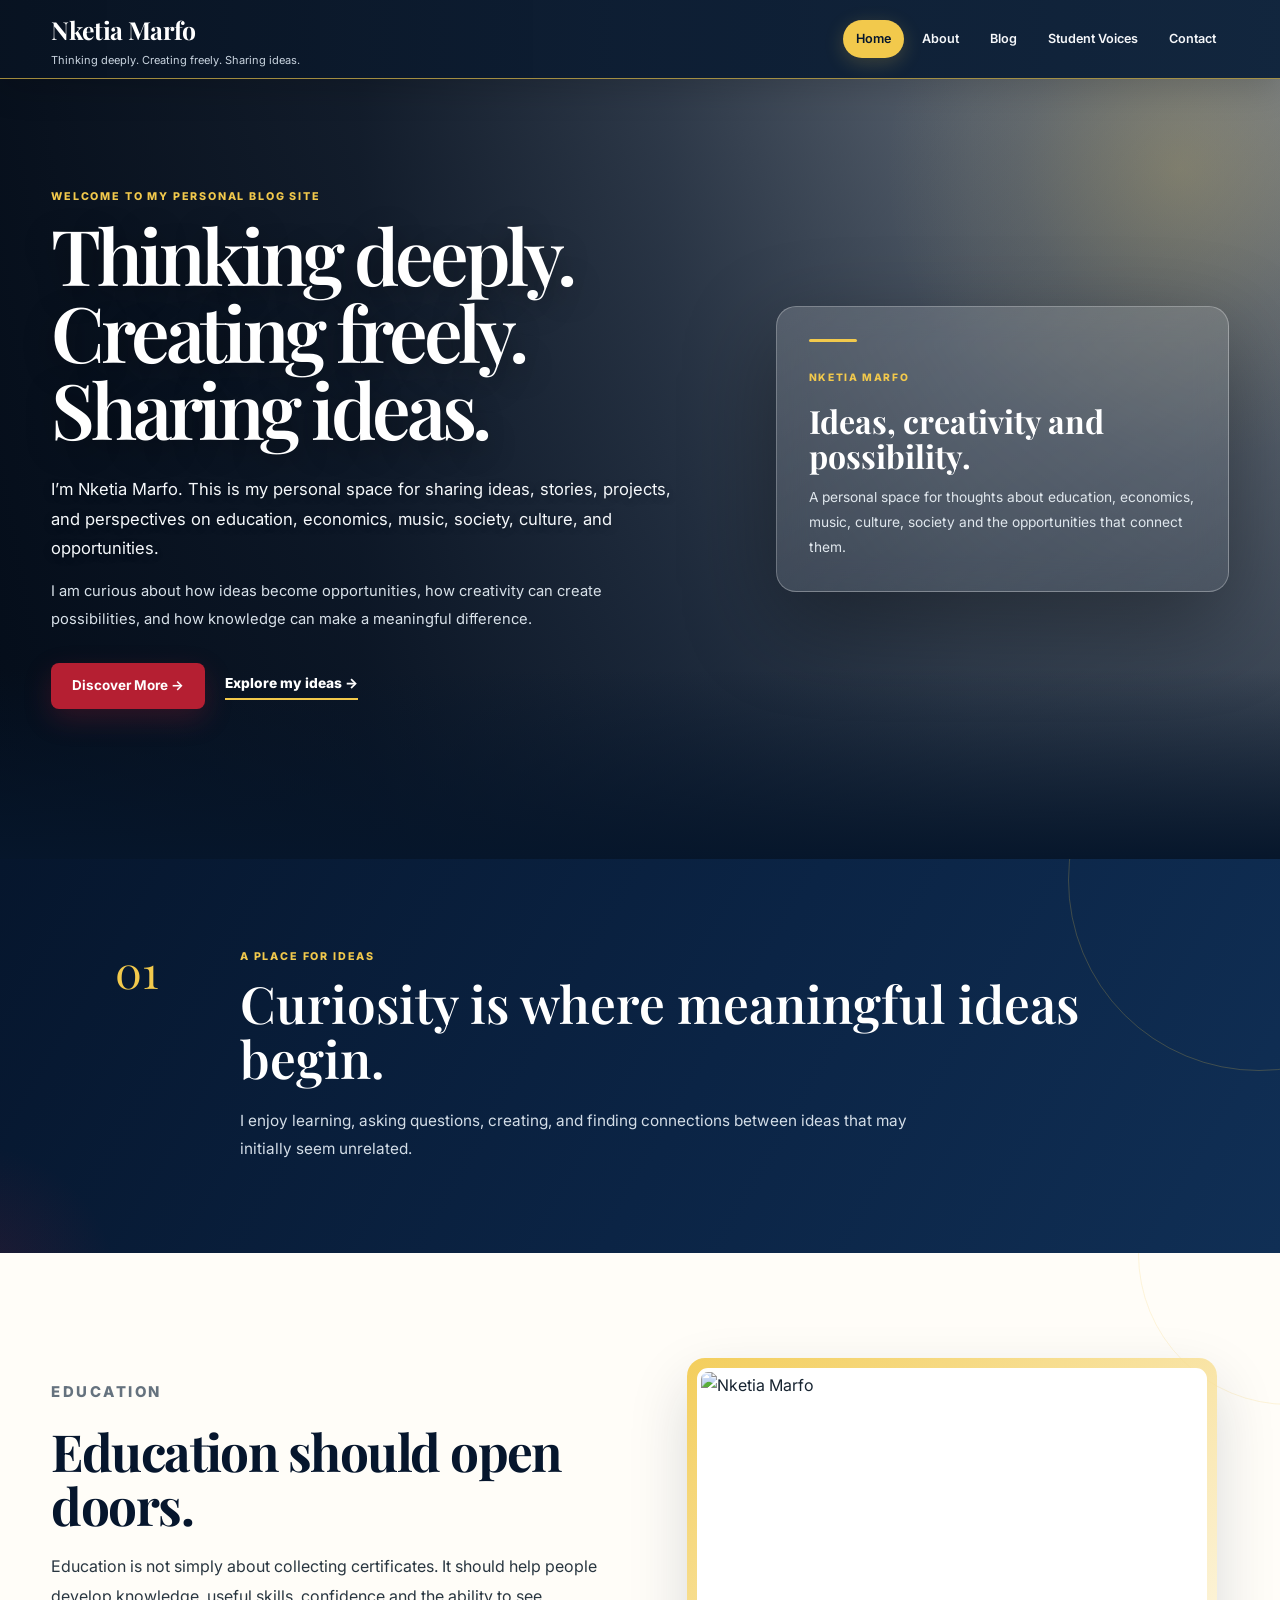
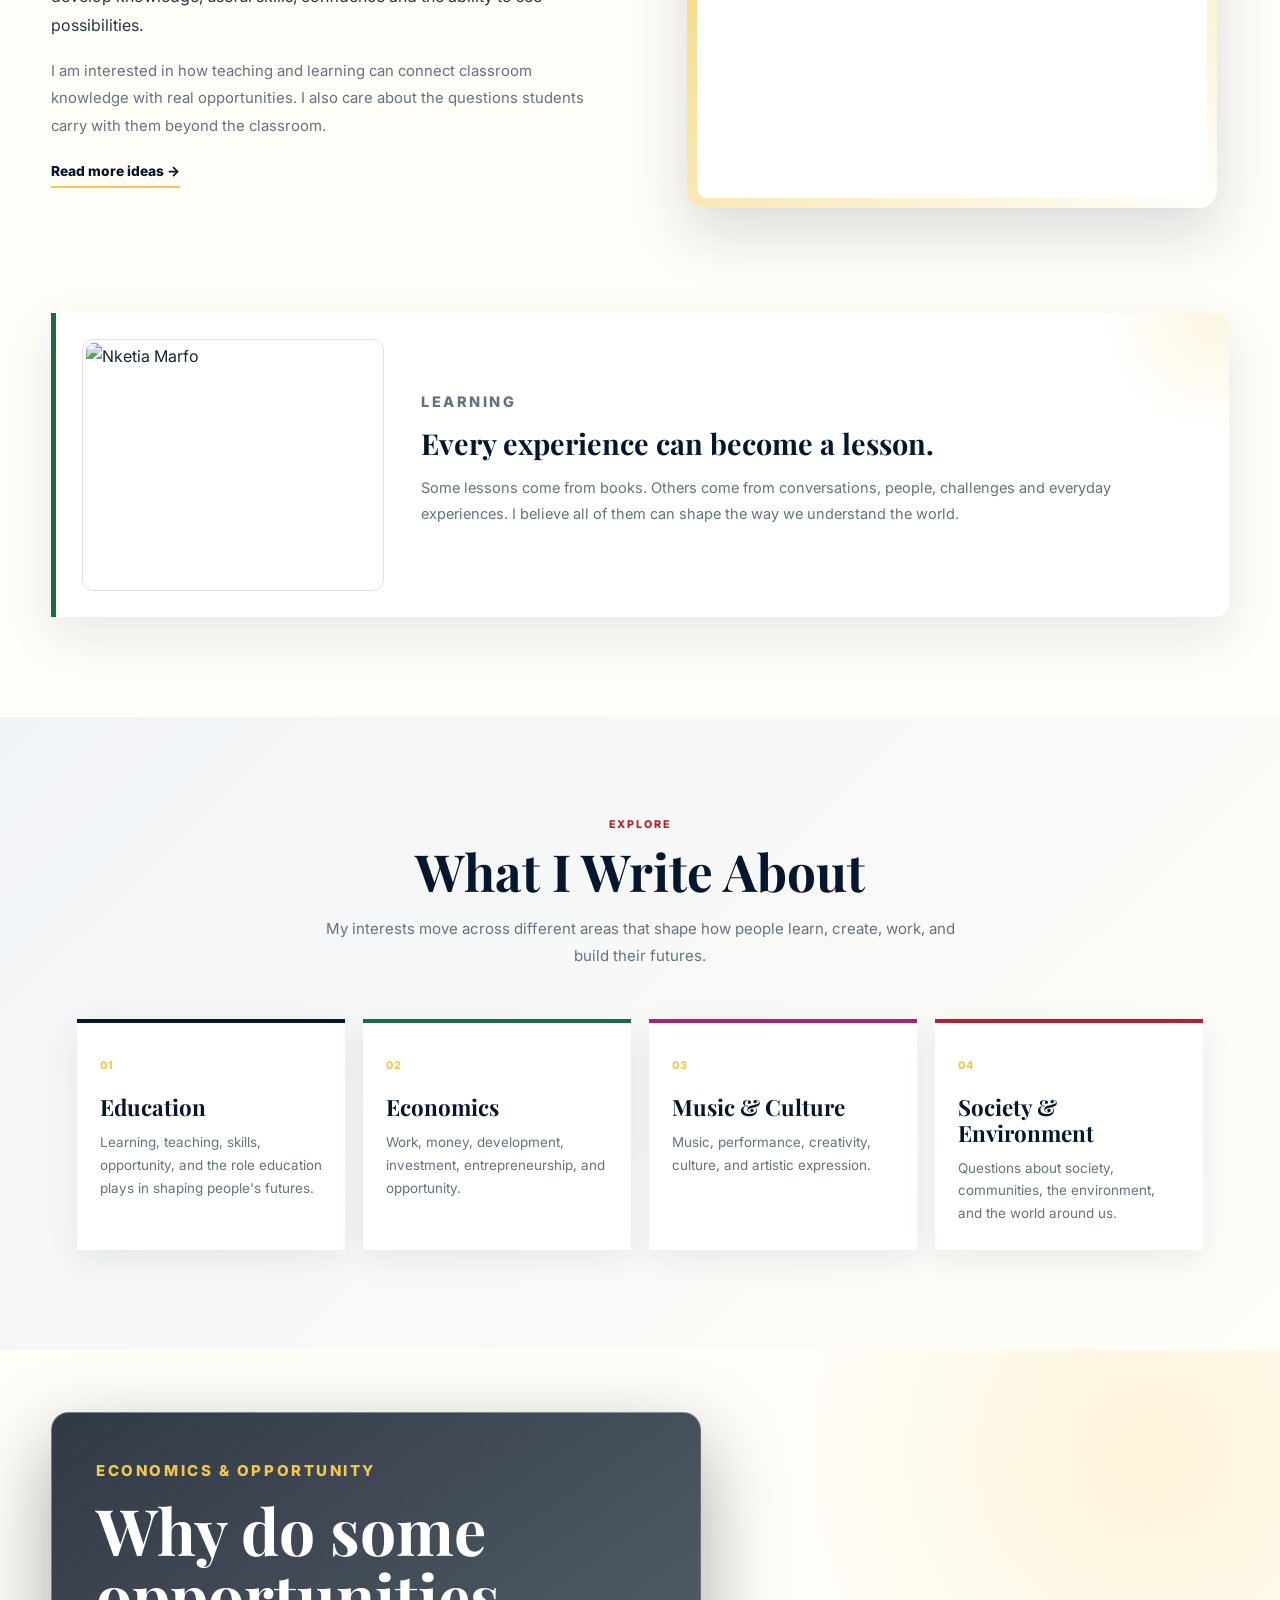
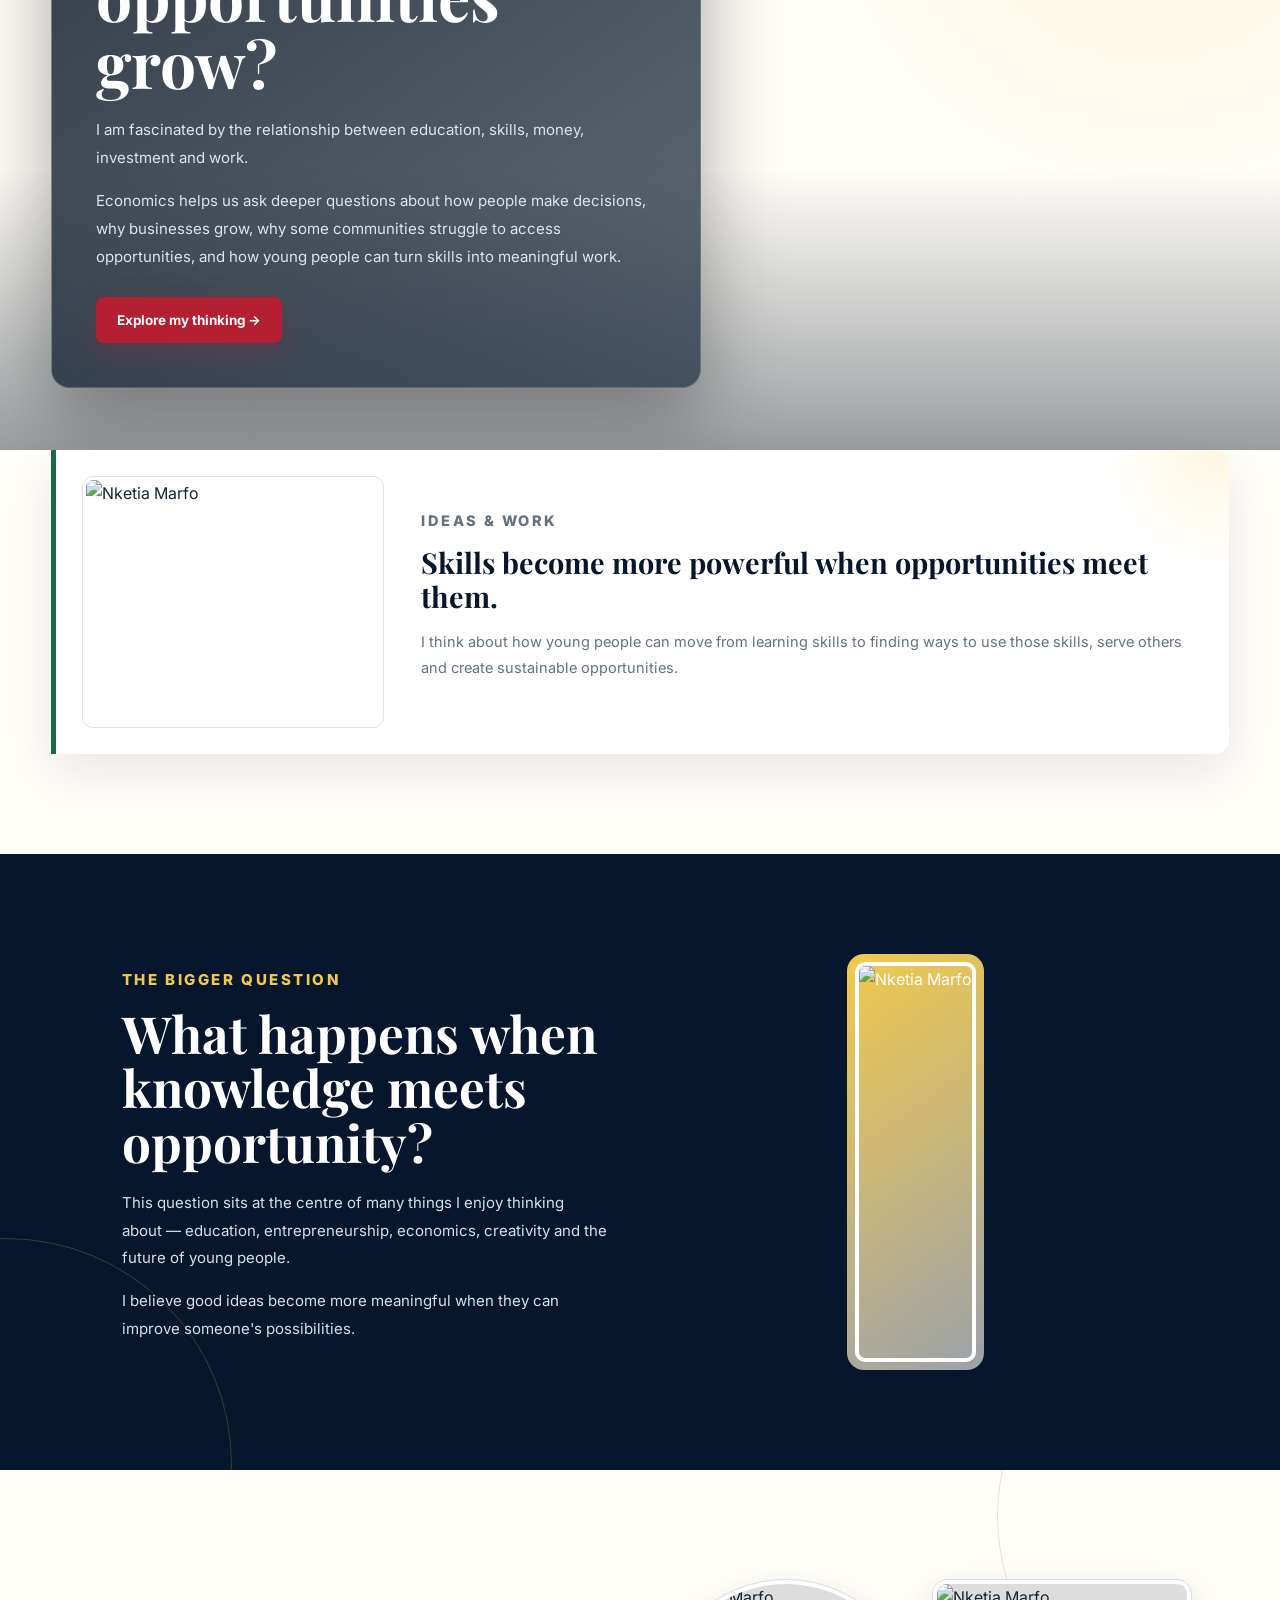
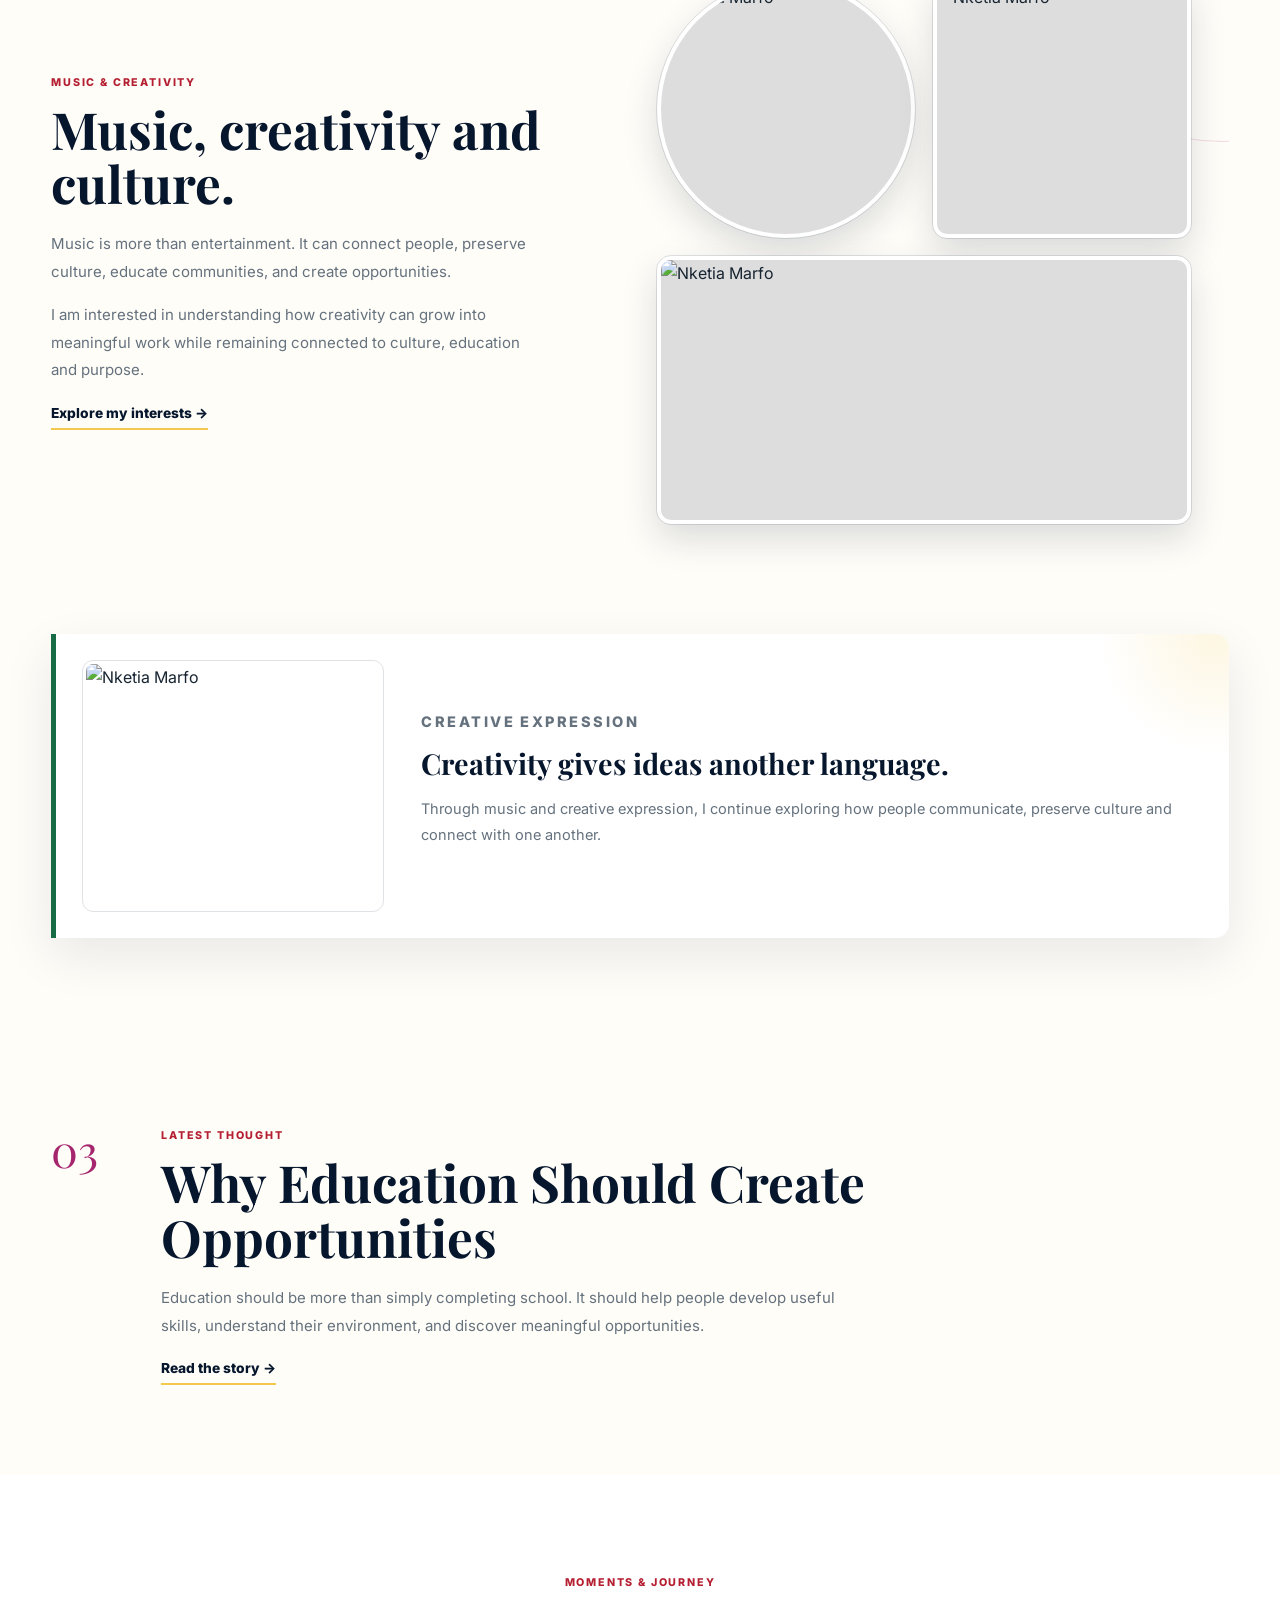
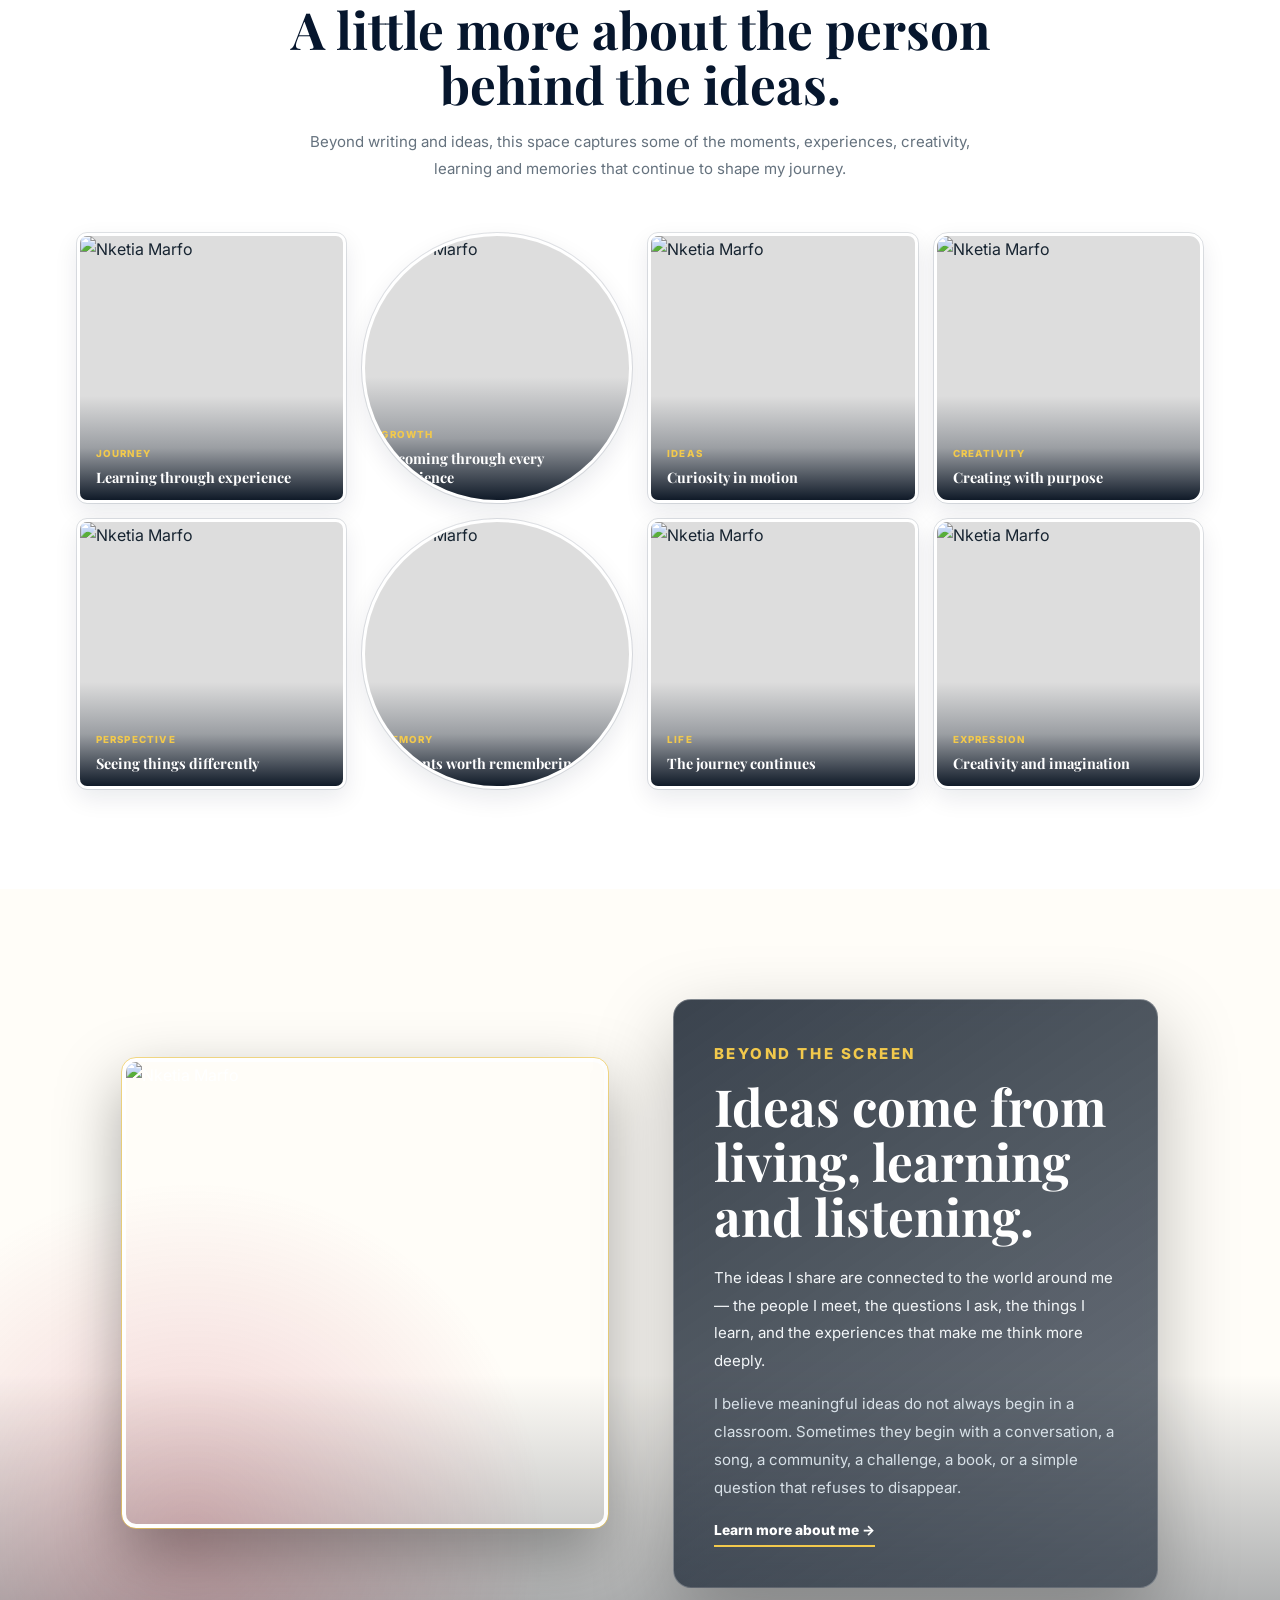
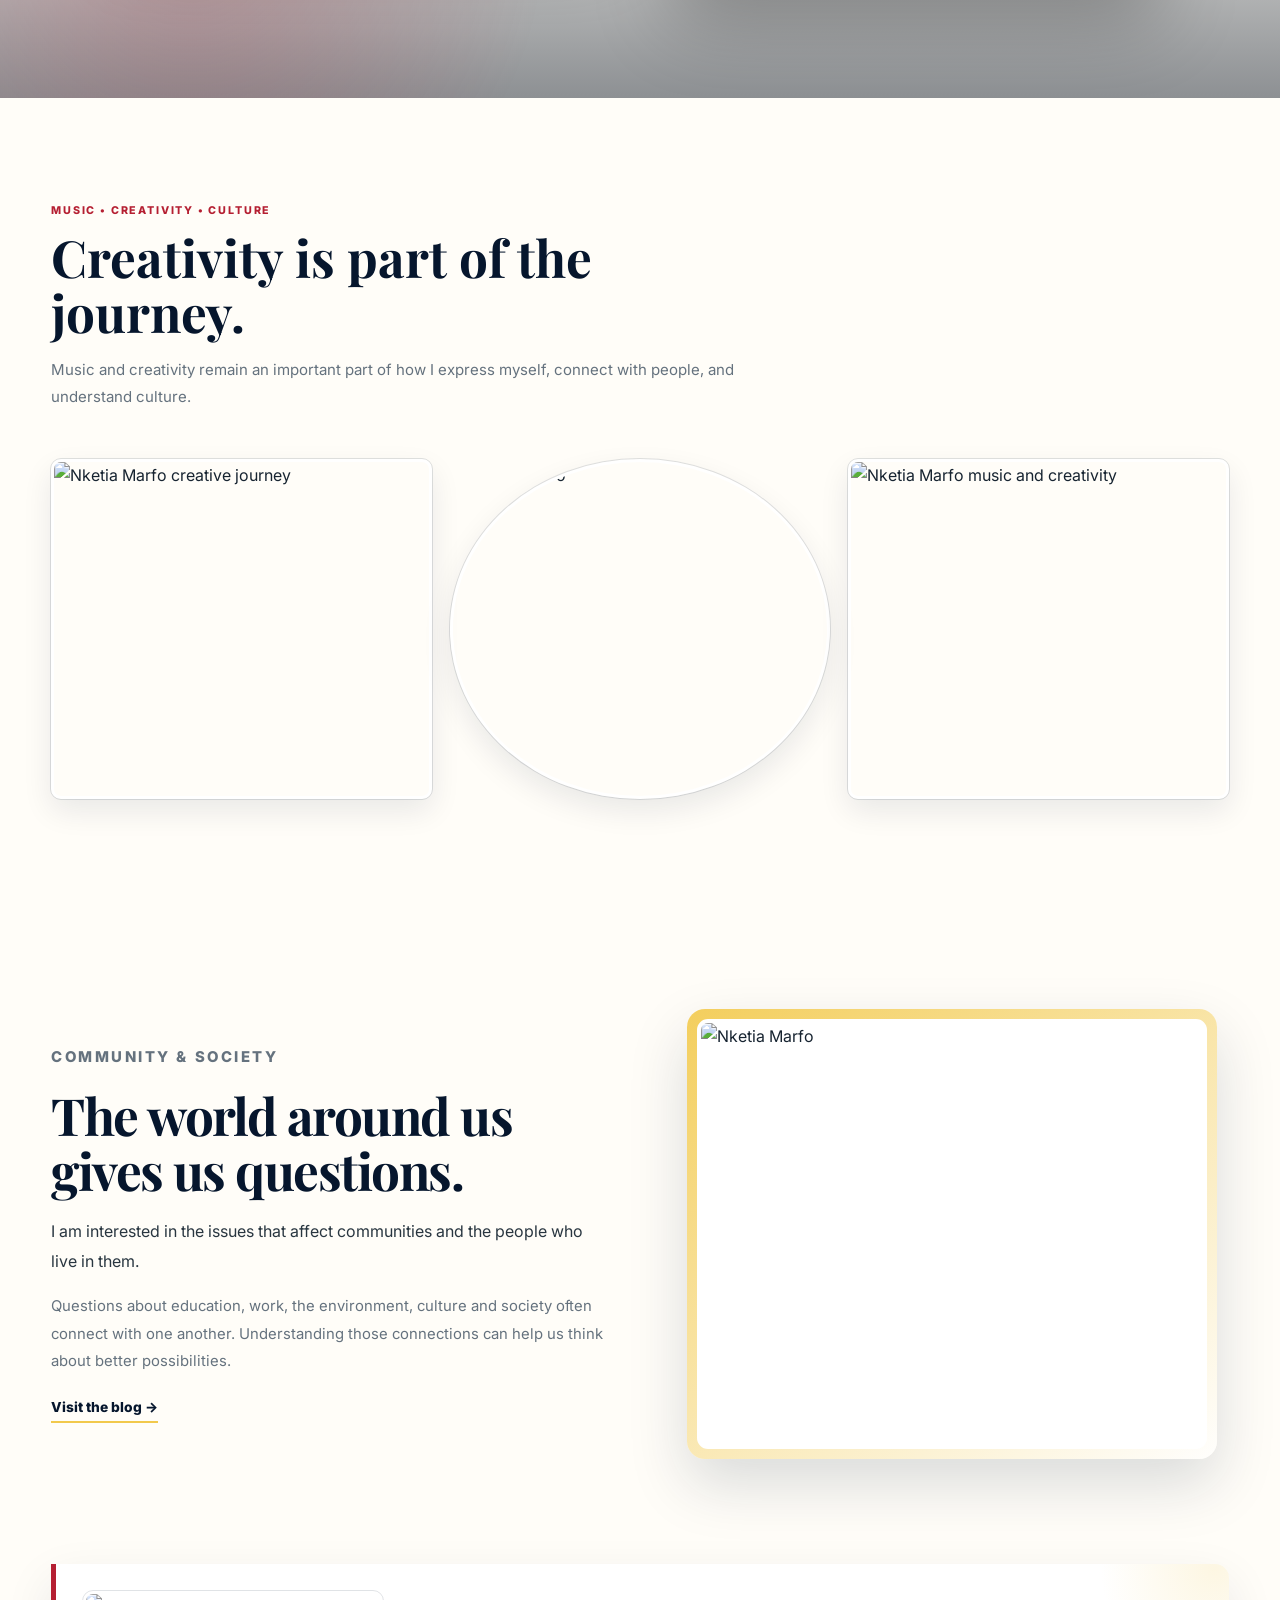
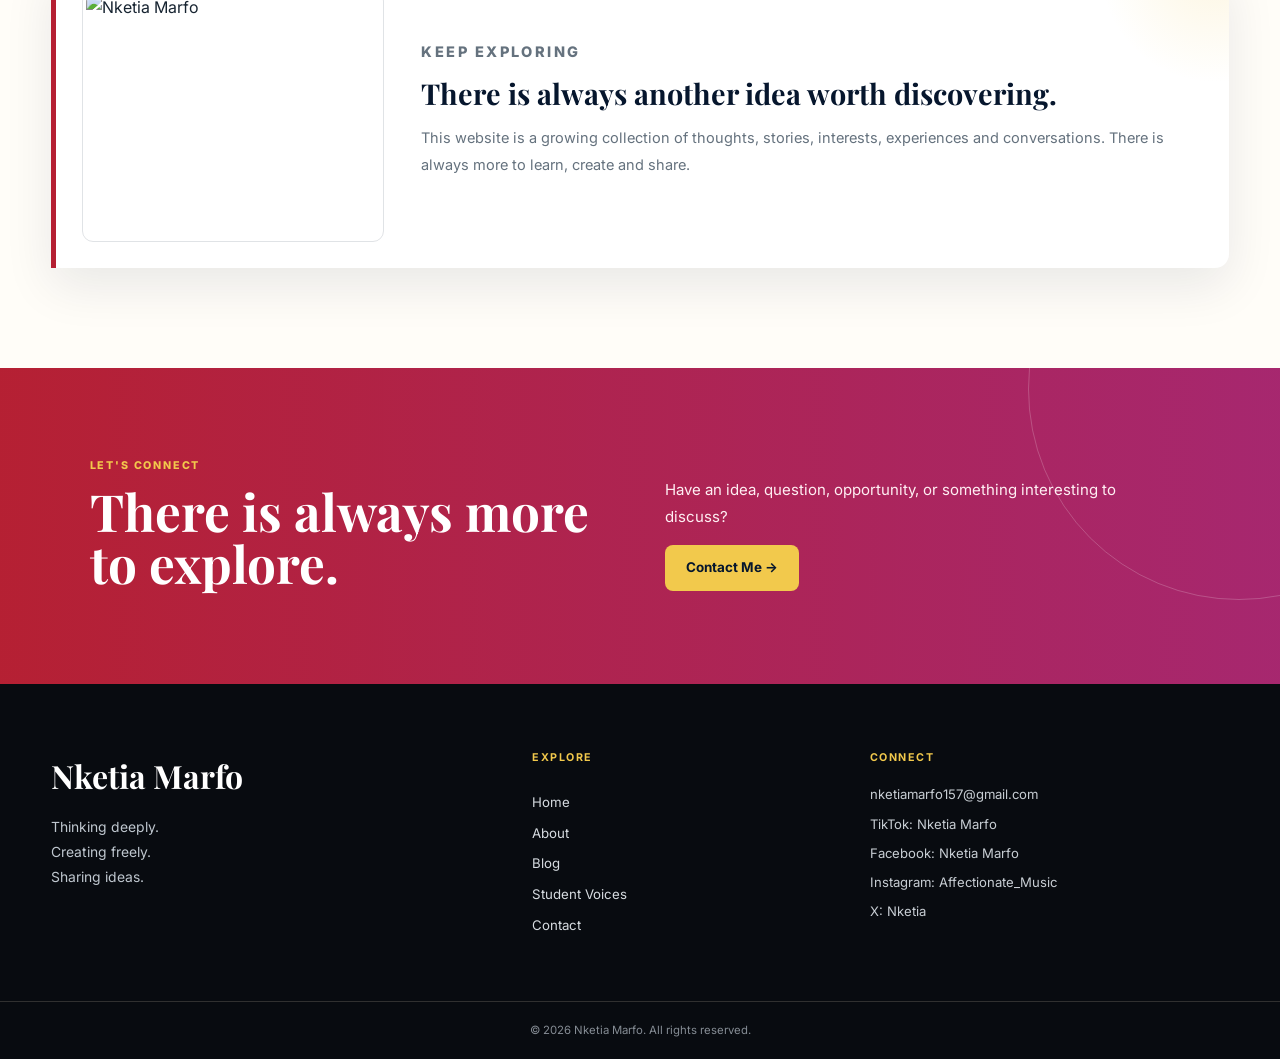
==== commit 642a8b89: "Create change" ====
--- a/index.html
+++ b/index.html
@@ -24,51 +24,54 @@
 
 /* =========================================================
    NKETIA MARFO
-   COMPLETE HOME PAGE REDESIGN
-   PHOTO-BACKGROUND EDITION
+   COMPLETE HOME PAGE
+   PREMIUM PHOTO BACKGROUND EDITION
 ========================================================= */
 
 
 /* =========================================================
-   YOUR THREE MAIN BACKGROUND PHOTOS
-=========================================================
-
-   TOP:
-   Leg crossed + hand on wooden surface
-
-   MIDDLE:
-   Blue hoodie
-
-   BOTTOM:
-   White shirt + standing near the sea
-
-   If your actual filenames are different,
-   change ONLY these three lines.
+   ROOT
 ========================================================= */
 
 :root{
 
-    --bg-top:
-    url("IMG_20260222_125912_662.jpg");
-
-    --bg-middle:
-    url("IMG_20260319_160228_606.jpg");
-
-    --bg-bottom:
-    url("IMG-20260802-WA0445.jpg");
-
-
-    /* MAIN COLORS */
-
-    --navy:#071A35;
-    --navy-2:#0B2445;
-    --navy-3:#102F55;
+    /* =====================================================
+       YOUR SIX NEW WEBSITE PHOTOS
+       Converted from GitHub /blob/ URLs to raw images
+    ===================================================== */
+
+    --photo-1:
+    url("https://raw.githubusercontent.com/Nketia-Marfo/Nketia-Marfo/main/file_00000000f8a871f4bb452ab5ea523124.png");
+
+    --photo-2:
+    url("https://raw.githubusercontent.com/Nketia-Marfo/Nketia-Marfo/main/file_0000000099e471f48092d9c598859a2a.png");
+
+    --photo-3:
+    url("https://raw.githubusercontent.com/Nketia-Marfo/Nketia-Marfo/main/file_0000000037bc8210ba33c13682e0591b.png");
+
+    --photo-4:
+    url("https://raw.githubusercontent.com/Nketia-Marfo/Nketia-Marfo/main/IMG-20260124-WA0015.jpg");
+
+    --photo-5:
+    url("https://raw.githubusercontent.com/Nketia-Marfo/Nketia-Marfo/main/file_0000000095b471fdb0797eacb26bb28d.png");
+
+    --photo-6:
+    url("https://raw.githubusercontent.com/Nketia-Marfo/Nketia-Marfo/main/file_000000007ac471f4af129031a9ca9168.png");
+
+
+    /* =====================================================
+       BRAND COLORS
+    ===================================================== */
+
+    --navy:#06162D;
+    --navy-2:#081F3D;
+    --navy-3:#0D2B50;
 
     --gold:#F2C94C;
     --gold-light:#FFE58A;
 
     --red:#B51F32;
-    --red-dark:#871528;
+    --red-dark:#841426;
 
     --green:#176B45;
     --magenta:#A6266E;
@@ -77,27 +80,25 @@
     --cream:#FFFDF8;
     --soft:#F4F6F8;
 
-    --text:#18232E;
-    --muted:#68737E;
-
-    --line:rgba(7,26,53,.13);
-
-    --glass:
-    rgba(255,255,255,.10);
-
-    --glass-dark:
-    rgba(4,15,31,.66);
-
-    --shadow:
-    0 20px 60px rgba(0,0,0,.16);
+    --text:#172431;
+    --muted:#65727E;
+
+    --line:rgba(7,26,53,.12);
+
+    --max:1240px;
 
     --sans:
-    "Inter","Segoe UI",Roboto,Arial,sans-serif;
+    "Inter",
+    "Segoe UI",
+    Roboto,
+    Arial,
+    sans-serif;
 
     --serif:
-    "Playfair Display",Georgia,"Times New Roman",serif;
-
-    --max:1240px;
+    "Playfair Display",
+    Georgia,
+    "Times New Roman",
+    serif;
 }
 
 
@@ -170,17 +171,21 @@
     background:
     linear-gradient(
         90deg,
-        rgba(5,18,37,.98),
-        rgba(7,26,53,.94),
-        rgba(10,31,55,.97)
+        rgba(3,14,29,.98),
+        rgba(6,23,45,.97),
+        rgba(8,29,54,.96)
     );
 
     color:white;
 
-    border-bottom:2px solid var(--gold);
-
-    backdrop-filter:blur(14px);
-    -webkit-backdrop-filter:blur(14px);
+    border-bottom:1px solid
+    rgba(242,201,76,.65);
+
+    box-shadow:
+    0 8px 35px rgba(0,0,0,.18);
+
+    backdrop-filter:blur(18px);
+    -webkit-backdrop-filter:blur(18px);
 }
 
 .header-content{
@@ -222,9 +227,9 @@
 
     margin:2px 0 0;
 
-    color:#CBD6E2;
-
-    font-size:.70rem;
+    color:#C9D4DF;
+
+    font-size:.69rem;
 
     line-height:1.4;
 }
@@ -248,14 +253,17 @@
 
     border-radius:999px;
 
-    font-size:.80rem;
+    font-size:.79rem;
     font-weight:600;
 
     transition:.25s ease;
 }
 
 .nav-link:hover{
-    background:rgba(181,31,50,.9);
+
+    background:rgba(181,31,50,.88);
+
+    transform:translateY(-1px);
 }
 
 .nav-link.active{
@@ -265,7 +273,7 @@
     color:var(--navy);
 
     box-shadow:
-    0 5px 18px rgba(242,201,76,.18);
+    0 5px 20px rgba(242,201,76,.20);
 }
 
 
@@ -307,7 +315,7 @@
 
     color:white;
 
-    border-radius:7px;
+    border-radius:8px;
 
     font-size:.84rem;
     font-weight:700;
@@ -351,14 +359,14 @@
 
 /* =========================================================
    HERO
-   TOP BACKGROUND PHOTO
+   PHOTO 1
 ========================================================= */
 
 .hero-section{
 
     position:relative;
 
-    min-height:760px;
+    min-height:780px;
 
     display:flex;
     align-items:center;
@@ -369,21 +377,28 @@
 
     background-image:
 
+    /*
+       PRIMARY DARK READABILITY OVERLAY
+    */
     linear-gradient(
         90deg,
-        rgba(3,14,29,.94) 0%,
-        rgba(4,17,35,.83) 38%,
-        rgba(7,26,53,.54) 66%,
-        rgba(7,26,53,.36) 100%
+        rgba(2,11,24,.97) 0%,
+        rgba(3,14,30,.91) 28%,
+        rgba(5,19,39,.76) 52%,
+        rgba(6,22,43,.53) 76%,
+        rgba(6,22,43,.38) 100%
     ),
 
+    /*
+       PREMIUM BLUE TINT
+    */
     linear-gradient(
         180deg,
-        rgba(7,26,53,.18),
-        rgba(7,26,53,.68)
+        rgba(4,17,35,.25),
+        rgba(5,18,37,.78)
     ),
 
-    var(--bg-top);
+    var(--photo-1);
 
     background-size:cover;
     background-position:center;
@@ -391,7 +406,7 @@
 }
 
 
-/* gold atmospheric glow */
+/* Premium light around image */
 
 .hero-section::before{
 
@@ -399,26 +414,27 @@
 
     position:absolute;
 
-    width:480px;
-    height:480px;
-
-    right:-140px;
-    top:-140px;
+    width:600px;
+    height:600px;
+
+    right:-200px;
+    top:-210px;
 
     border-radius:50%;
 
     background:
     radial-gradient(
         circle,
-        rgba(242,201,76,.22),
-        transparent 68%
+        rgba(242,201,76,.20),
+        rgba(242,201,76,.06) 38%,
+        transparent 70%
     );
 
     pointer-events:none;
 }
 
 
-/* bottom fade */
+/* Bottom cinematic fade */
 
 .hero-section::after{
 
@@ -430,13 +446,13 @@
     right:0;
     bottom:0;
 
-    height:170px;
+    height:190px;
 
     background:
     linear-gradient(
         to bottom,
         transparent,
-        rgba(7,26,53,.95)
+        rgba(6,22,43,.98)
     );
 
     pointer-events:none;
@@ -457,7 +473,7 @@
 
     align-items:center;
 
-    padding:100px 0 135px;
+    padding:100px 0 140px;
 }
 
 .hero-text{
@@ -485,7 +501,7 @@
     font-weight:600;
 
     text-shadow:
-    0 8px 30px rgba(0,0,0,.28);
+    0 8px 30px rgba(0,0,0,.42);
 }
 
 .hero-text .lead-text{
@@ -494,11 +510,14 @@
 
     margin:28px 0 14px;
 
-    color:#F4F7FA;
+    color:#F5F8FB;
 
     font-size:1.04rem;
 
     line-height:1.8;
+
+    text-shadow:
+    0 2px 10px rgba(0,0,0,.25);
 }
 
 .hero-text > p:not(.small-heading):not(.lead-text){
@@ -507,7 +526,7 @@
 
     margin:0;
 
-    color:#D2DCE6;
+    color:#D8E1E9;
 
     font-size:.92rem;
 
@@ -528,7 +547,9 @@
 }
 
 .hero-actions .text-link{
+
     color:white;
+
     border-color:var(--gold);
 }
 
@@ -539,247 +560,318 @@
 
 .hero-side-card{
 
-    padding:30px;
+    padding:32px;
 
     border:
-
     1px solid
-    rgba(255,255,255,.25);
-
-    border-radius:18px;
+    rgba(255,255,255,.28);
+
+    border-radius:20px;
+
+    background:
+
+    linear-gradient(
+        145deg,
+        rgba(255,255,255,.17),
+        rgba(255,255,255,.055)
+    );
+
+    backdrop-filter:blur(16px);
+    -webkit-backdrop-filter:blur(16px);
+
+    box-shadow:
+    0 30px 90px rgba(0,0,0,.34);
+}
+
+.hero-side-card::before{
+
+    content:"";
+
+    display:block;
+
+    width:48px;
+    height:3px;
+
+    margin-bottom:20px;
+
+    background:var(--gold);
+
+    border-radius:10px;
+}
+
+.hero-side-card .mini-label{
+
+    color:var(--gold);
+
+    font-size:.64rem;
+    font-weight:800;
+
+    letter-spacing:.16em;
+}
+
+.hero-side-card h3{
+
+    margin:14px 0 12px;
+
+    color:white;
+
+    font-family:var(--serif);
+
+    font-size:2rem;
+
+    line-height:1.1;
+}
+
+.hero-side-card p{
+
+    margin:0;
+
+    color:#E0E7ED;
+
+    font-size:.86rem;
+
+    line-height:1.8;
+}
+
+
+/* =========================================================
+   STATEMENT
+========================================================= */
+
+.statement-section{
+
+    position:relative;
+
+    padding:90px 7%;
+
+    background:
+
+    linear-gradient(
+        120deg,
+        #06162D,
+        #0B2445 55%,
+        #102F55
+    );
+
+    color:white;
+
+    overflow:hidden;
+}
+
+.statement-section::before{
+
+    content:"";
+
+    position:absolute;
+
+    width:380px;
+    height:380px;
+
+    right:-170px;
+    top:-170px;
+
+    border-radius:50%;
+
+    border:
+    1px solid
+    rgba(242,201,76,.22);
+}
+
+.statement-section::after{
+
+    content:"";
+
+    position:absolute;
+
+    width:300px;
+    height:300px;
+
+    left:-180px;
+    bottom:-190px;
+
+    border-radius:50%;
+
+    background:
+    radial-gradient(
+        circle,
+        rgba(181,31,50,.16),
+        transparent 70%
+    );
+}
+
+.statement-inner{
+
+    position:relative;
+    z-index:2;
+
+    width:min(1050px,100%);
+
+    margin:auto;
+
+    display:grid;
+
+    grid-template-columns:90px 1fr;
+
+    gap:35px;
+}
+
+.statement-number{
+
+    color:var(--gold);
+
+    font-family:var(--serif);
+
+    font-size:2.8rem;
+
+    line-height:1;
+}
+
+.statement-content .small-heading{
+    color:var(--gold);
+}
+
+.statement-content h2{
+
+    margin:0 0 20px;
+
+    font-family:var(--serif);
+
+    font-size:clamp(2.1rem,4vw,3.8rem);
+
+    line-height:1.08;
+
+    font-weight:600;
+}
+
+.statement-content p:last-child{
+
+    max-width:700px;
+
+    margin:0;
+
+    color:#D3DDE7;
+
+    font-size:.96rem;
+
+    line-height:1.85;
+}
+
+
+/* =========================================================
+   GENERAL EDITORIAL SECTION
+========================================================= */
+
+.editorial-section{
+
+    position:relative;
+
+    padding:105px 0;
+
+    background:var(--cream);
+
+    overflow:hidden;
+}
+
+.editorial-section::before{
+
+    content:"";
+
+    position:absolute;
+
+    width:300px;
+    height:300px;
+
+    right:-160px;
+    top:-150px;
+
+    border-radius:50%;
+
+    border:
+    1px solid
+    rgba(242,201,76,.18);
+}
+
+.editorial-grid{
+
+    display:grid;
+
+    grid-template-columns:
+    minmax(0,1fr)
+    minmax(0,1fr);
+
+    gap:70px;
+
+    align-items:center;
+}
+
+.editorial-text{
+    max-width:610px;
+}
+
+.editorial-text h2{
+
+    margin:8px 0 20px;
+
+    color:var(--navy);
+
+    font-family:var(--serif);
+
+    font-size:clamp(2.3rem,4vw,4rem);
+
+    line-height:1.06;
+
+    letter-spacing:-.03em;
+}
+
+.editorial-text p{
+
+    margin:0 0 17px;
+
+    color:var(--muted);
+
+    font-size:.93rem;
+
+    line-height:1.85;
+}
+
+.editorial-text .lead-text{
+    color:#293640;
+    font-size:1rem;
+}
+
+
+/* =========================================================
+   PHOTO FRAME
+========================================================= */
+
+.editorial-photo{
+
+    position:relative;
+
+    width:100%;
+    max-width:530px;
+
+    margin:auto;
+
+    padding:10px;
 
     background:
     linear-gradient(
         145deg,
-        rgba(255,255,255,.15),
-        rgba(255,255,255,.05)
+        rgba(242,201,76,.9),
+        rgba(255,255,255,.7)
     );
 
-    backdrop-filter:blur(13px);
-    -webkit-backdrop-filter:blur(13px);
+    border-radius:18px;
 
     box-shadow:
-    0 25px 70px rgba(0,0,0,.28);
-}
-
-.hero-side-card .mini-label{
-
-    color:var(--gold);
-
-    font-size:.64rem;
-    font-weight:800;
-
-    letter-spacing:.16em;
-}
-
-.hero-side-card h3{
-
-    margin:14px 0 12px;
-
-    color:white;
-
-    font-family:var(--serif);
-
-    font-size:2rem;
-
-    line-height:1.1;
-}
-
-.hero-side-card p{
-
-    margin:0;
-
-    color:#DCE4EB;
-
-    font-size:.86rem;
-
-    line-height:1.8;
-}
-
-
-/* =========================================================
-   STATEMENT
-========================================================= */
-
-.statement-section{
+    0 25px 60px rgba(7,26,53,.15);
+}
+
+.editorial-photo img{
 
     position:relative;
-
-    padding:90px 7%;
-
-    background:
-
-    linear-gradient(
-        120deg,
-        rgba(7,26,53,.98),
-        rgba(10,42,74,.96)
-    );
-
-    color:white;
-
-    overflow:hidden;
-}
-
-.statement-section::after{
-
-    content:"";
-
-    position:absolute;
-
-    width:340px;
-    height:340px;
-
-    right:-110px;
-    bottom:-150px;
-
-    border-radius:50%;
-
-    border:1px solid rgba(242,201,76,.25);
-}
-
-.statement-inner{
-
-    width:min(1050px,100%);
-
-    margin:auto;
-
-    display:grid;
-
-    grid-template-columns:90px 1fr;
-
-    gap:35px;
-}
-
-.statement-number{
-
-    color:var(--gold);
-
-    font-family:var(--serif);
-
-    font-size:2.8rem;
-
-    line-height:1;
-}
-
-.statement-content .small-heading{
-    color:var(--gold);
-}
-
-.statement-content h2{
-
-    margin:0 0 20px;
-
-    font-family:var(--serif);
-
-    font-size:clamp(2.1rem,4vw,3.8rem);
-
-    line-height:1.08;
-
-    font-weight:600;
-}
-
-.statement-content p:last-child{
-
-    max-width:700px;
-
-    margin:0;
-
-    color:#D3DDE7;
-
-    font-size:.96rem;
-
-    line-height:1.85;
-}
-
-
-/* =========================================================
-   GENERAL EDITORIAL SECTION
-========================================================= */
-
-.editorial-section{
-
-    position:relative;
-
-    padding:105px 0;
-
-    background:var(--cream);
-}
-
-.editorial-section:nth-of-type(even){
-
-    background:
-    linear-gradient(
-        180deg,
-        #FFFDF8,
-        #F7F8F9
-    );
-}
-
-.editorial-grid{
-
-    display:grid;
-
-    grid-template-columns:
-    minmax(0,1fr)
-    minmax(0,1fr);
-
-    gap:70px;
-
-    align-items:center;
-}
-
-.editorial-text{
-    max-width:610px;
-}
-
-.editorial-text h2{
-
-    margin:8px 0 20px;
-
-    color:var(--navy);
-
-    font-family:var(--serif);
-
-    font-size:clamp(2.3rem,4vw,4rem);
-
-    line-height:1.06;
-
-    letter-spacing:-.03em;
-}
-
-.editorial-text p{
-
-    margin:0 0 17px;
-
-    color:var(--muted);
-
-    font-size:.93rem;
-
-    line-height:1.85;
-}
-
-.editorial-text .lead-text{
-    color:#293640;
-    font-size:1rem;
-}
-
-
-/* =========================================================
-   PHOTO FRAME
-========================================================= */
-
-.editorial-photo{
-
-    position:relative;
-
-    width:100%;
-
-    max-width:530px;
-
-    margin:auto;
-}
-
-.editorial-photo img{
+    z-index:1;
 
     width:100%;
     height:430px;
@@ -788,45 +880,9 @@
 
     background:white;
 
-    border:5px solid white;
-
-    outline:1px solid var(--line);
-
-    border-radius:14px;
-
-    box-shadow:
-    0 20px 50px rgba(7,26,53,.14);
-}
-
-.editorial-photo::after{
-
-    content:"";
-
-    position:absolute;
-
-    width:64px;
-    height:64px;
-
-    right:-14px;
-    bottom:-14px;
-
-    border-radius:50%;
-
-    border:2px solid var(--gold);
-
-    z-index:0;
-}
-
-.editorial-photo.green-ring::after{
-    border-color:var(--green);
-}
-
-.editorial-photo.magenta-ring::after{
-    border-color:var(--magenta);
-}
-
-.editorial-photo.red-ring::after{
-    border-color:var(--red);
+    border:4px solid white;
+
+    border-radius:11px;
 }
 
 
@@ -835,9 +891,7 @@
 ========================================================= */
 
 .writing-photo{
-
     padding:0 0 100px;
-
 }
 
 .writing-photo-card{
@@ -859,9 +913,9 @@
     border-left:5px solid var(--green);
 
     box-shadow:
-    0 15px 40px rgba(7,26,53,.08);
-
-    border-radius:0 12px 12px 0;
+    0 18px 50px rgba(7,26,53,.09);
+
+    border-radius:0 14px 14px 0;
 
     overflow:hidden;
 }
@@ -872,19 +926,19 @@
 
     position:absolute;
 
-    width:180px;
-    height:180px;
-
-    right:-70px;
-    top:-80px;
+    width:230px;
+    height:230px;
+
+    right:-100px;
+    top:-110px;
 
     border-radius:50%;
 
     background:
     radial-gradient(
         circle,
-        rgba(242,201,76,.15),
-        transparent 68%
+        rgba(242,201,76,.16),
+        transparent 70%
     );
 }
 
@@ -895,9 +949,9 @@
 
     object-fit:cover;
 
-    border-radius:9px;
-
-    border:2px solid white;
+    border-radius:10px;
+
+    border:3px solid white;
 
     outline:1px solid var(--line);
 }
@@ -1036,7 +1090,6 @@
     color:var(--gold);
 
     font-size:.67rem;
-
     font-weight:800;
 
     letter-spacing:.12em;
@@ -1068,59 +1121,15 @@
 
 
 /* =========================================================
-   INTEREST MINI PHOTOS
+   ECONOMICS PHOTO SECTION
+   PHOTO 2
 ========================================================= */
 
-.interest-card::after{
-
-    content:"";
-
-    display:block;
-
-    width:92px;
-    height:92px;
-
-    margin:24px auto 0;
-
-    border-radius:50%;
-
-    background-size:cover;
-    background-position:center;
-
-    border:3px solid white;
-
-    outline:1px solid var(--line);
-
-    box-shadow:
-    0 8px 20px rgba(7,26,53,.12);
-}
-
-.interest-card:nth-child(1)::after{
-    background-image:url("IMG_20260210_225825_521.jpg");
-}
-
-.interest-card:nth-child(2)::after{
-    background-image:url("IMG_20260210_225842_806.jpg");
-}
-
-.interest-card:nth-child(3)::after{
-    background-image:url("IMG-20260614-WA0187.jpg");
-}
-
-.interest-card:nth-child(4)::after{
-    background-image:url("IMG-20260614-WA0155.jpg");
-}
-
-
-/* =========================================================
-   ECONOMICS / MIDDLE PHOTO SECTION
-========================================================= */
-
 .economics-feature{
 
     position:relative;
 
-    min-height:680px;
+    min-height:700px;
 
     display:flex;
 
@@ -1130,20 +1139,27 @@
 
     background-image:
 
+    /*
+       STRONG LEFT READABILITY
+    */
     linear-gradient(
         90deg,
-        rgba(4,16,32,.93),
-        rgba(7,26,53,.76) 45%,
-        rgba(7,26,53,.48)
+        rgba(2,11,25,.96) 0%,
+        rgba(3,15,32,.90) 32%,
+        rgba(5,21,42,.76) 58%,
+        rgba(6,24,47,.48) 100%
     ),
 
+    /*
+       DARK TOP/BOTTOM
+    */
     linear-gradient(
         180deg,
-        rgba(7,26,53,.22),
-        rgba(7,26,53,.78)
+        rgba(5,18,37,.22),
+        rgba(5,18,37,.72)
     ),
 
-    var(--bg-middle);
+    var(--photo-2);
 
     background-size:cover;
 
@@ -1163,10 +1179,17 @@
     inset:0;
 
     background:
+
     radial-gradient(
-        circle at 90% 20%,
-        rgba(23,107,69,.22),
-        transparent 30%
+        circle at 90% 15%,
+        rgba(242,201,76,.18),
+        transparent 27%
+    ),
+
+    linear-gradient(
+        to bottom,
+        transparent 60%,
+        rgba(3,14,29,.40)
     );
 
     pointer-events:none;
@@ -1189,20 +1212,23 @@
     padding:44px;
 
     background:
-    rgba(4,17,34,.70);
+    linear-gradient(
+        145deg,
+        rgba(3,14,29,.82),
+        rgba(5,22,42,.63)
+    );
 
     border:
-
     1px solid
-    rgba(255,255,255,.20);
-
-    border-radius:17px;
-
-    backdrop-filter:blur(10px);
-    -webkit-backdrop-filter:blur(10px);
+    rgba(255,255,255,.25);
+
+    border-radius:18px;
+
+    backdrop-filter:blur(14px);
+    -webkit-backdrop-filter:blur(14px);
 
     box-shadow:
-    0 30px 80px rgba(0,0,0,.25);
+    0 30px 80px rgba(0,0,0,.34);
 }
 
 .economics-card .small-heading{
@@ -1222,7 +1248,7 @@
 
 .economics-card p{
 
-    color:#D7E0E9;
+    color:#DCE5EC;
 
     font-size:.94rem;
 
@@ -1261,7 +1287,9 @@
 
     border-radius:50%;
 
-    border:1px solid rgba(242,201,76,.22);
+    border:
+    1px solid
+    rgba(242,201,76,.22);
 }
 
 .opportunity-grid{
@@ -1313,34 +1341,42 @@
     max-width:510px;
 
     margin:auto;
+
+    padding:8px;
+
+    background:
+    linear-gradient(
+        145deg,
+        var(--gold),
+        rgba(255,255,255,.6)
+    );
+
+    border-radius:17px;
 }
 
 .opportunity-photo img{
 
     width:100%;
-
     height:400px;
 
     object-fit:cover;
 
     border:4px solid white;
 
-    outline:1px solid rgba(242,201,76,.7);
-
-    border-radius:13px;
-
-    box-shadow:
-    0 25px 55px rgba(0,0,0,.25);
+    border-radius:10px;
 }
 
 
 /* =========================================================
    MUSIC & CREATIVITY
+   PHOTO 3 USED AS LARGE ATMOSPHERIC BACKGROUND
 ========================================================= */
 
 .latter-section{
 
-    padding:105px 0;
+    position:relative;
+
+    padding:110px 0;
 
     display:grid;
 
@@ -1351,6 +1387,52 @@
     gap:70px;
 
     align-items:center;
+
+    overflow:hidden;
+}
+
+.latter-section::before{
+
+    content:"";
+
+    position:absolute;
+
+    inset:0;
+
+    z-index:-2;
+
+    background-image:
+    linear-gradient(
+        90deg,
+        rgba(255,253,248,.97) 0%,
+        rgba(255,253,248,.93) 45%,
+        rgba(255,253,248,.72) 100%
+    ),
+    var(--photo-3);
+
+    background-size:cover;
+    background-position:center;
+}
+
+.latter-section::after{
+
+    content:"";
+
+    position:absolute;
+
+    z-index:-1;
+
+    width:450px;
+    height:450px;
+
+    right:-220px;
+    top:-180px;
+
+    border-radius:50%;
+
+    border:
+    1px solid
+    rgba(166,38,110,.16);
 }
 
 .latter-text{
@@ -1400,12 +1482,12 @@
 
     overflow:hidden;
 
-    border:3px solid white;
+    border:4px solid white;
 
     outline:1px solid var(--line);
 
     box-shadow:
-    0 15px 35px rgba(7,26,53,.11);
+    0 15px 35px rgba(7,26,53,.15);
 
     background:#ddd;
 }
@@ -1436,14 +1518,14 @@
 }
 
 .latter-photo-2{
-    border-radius:10px;
+    border-radius:14px;
 }
 
 .latter-photo-3{
 
     grid-column:1 / -1;
 
-    border-radius:10px;
+    border-radius:14px;
 }
 
 .latter-photo-3 img{
@@ -1506,6 +1588,7 @@
 
 /* =========================================================
    GALLERY
+   USES PHOTO 1–6
 ========================================================= */
 
 .home-gallery{
@@ -1574,7 +1657,7 @@
 
     outline:1px solid var(--line);
 
-    border-radius:9px;
+    border-radius:10px;
 
     box-shadow:
     0 9px 25px rgba(7,26,53,.09);
@@ -1583,12 +1666,14 @@
 .home-gallery-item:nth-child(2),
 .home-gallery-item:nth-child(6),
 .home-gallery-item:nth-child(9){
+
     border-radius:50%;
 }
 
 .home-gallery-item:nth-child(4),
 .home-gallery-item:nth-child(8){
-    border-radius:12px;
+
+    border-radius:14px;
 }
 
 .home-gallery-item img{
@@ -1618,7 +1703,8 @@
     background:
     linear-gradient(
         to top,
-        rgba(7,26,53,.91),
+        rgba(3,14,29,.94),
+        rgba(3,14,29,.30),
         transparent
     );
 
@@ -1630,7 +1716,6 @@
     color:var(--gold);
 
     font-size:.61rem;
-
     font-weight:800;
 
     letter-spacing:.12em;
@@ -1653,7 +1738,8 @@
 
 
 /* =========================================================
-   BOTTOM BACKGROUND / PHOTO STORY
+   BOTTOM PHOTO STORY
+   PHOTO 5
 ========================================================= */
 
 .photo-story-section{
@@ -1674,18 +1760,19 @@
 
     linear-gradient(
         90deg,
-        rgba(5,18,35,.91),
-        rgba(7,26,53,.67) 50%,
-        rgba(7,26,53,.42)
+        rgba(2,11,24,.96) 0%,
+        rgba(3,15,31,.87) 34%,
+        rgba(5,21,41,.67) 60%,
+        rgba(6,22,43,.40) 100%
     ),
 
     linear-gradient(
         180deg,
-        rgba(7,26,53,.30),
-        rgba(7,26,53,.76)
+        rgba(5,18,37,.25),
+        rgba(5,18,37,.76)
     ),
 
-    var(--bg-bottom);
+    var(--photo-5);
 
     background-size:cover;
 
@@ -1705,10 +1792,17 @@
     inset:0;
 
     background:
+
     radial-gradient(
         circle at 15% 80%,
         rgba(181,31,50,.22),
         transparent 28%
+    ),
+
+    linear-gradient(
+        to bottom,
+        transparent 60%,
+        rgba(2,11,24,.45)
     );
 
     pointer-events:none;
@@ -1717,7 +1811,6 @@
 .photo-story-grid{
 
     position:relative;
-
     z-index:2;
 
     display:grid;
@@ -1739,19 +1832,19 @@
 .photo-story-main img{
 
     width:100%;
-
     height:470px;
 
     object-fit:cover;
 
     border:4px solid white;
 
-    outline:1px solid rgba(242,201,76,.65);
+    outline:1px solid
+    rgba(242,201,76,.65);
 
     border-radius:14px;
 
     box-shadow:
-    0 25px 65px rgba(0,0,0,.27);
+    0 25px 65px rgba(0,0,0,.35);
 }
 
 .photo-story-text{
@@ -1761,17 +1854,23 @@
     padding:40px;
 
     background:
-    rgba(4,17,34,.63);
+    linear-gradient(
+        145deg,
+        rgba(3,14,29,.78),
+        rgba(4,18,36,.58)
+    );
 
     border:
-
     1px solid
-    rgba(255,255,255,.22);
-
-    border-radius:16px;
-
-    backdrop-filter:blur(10px);
-    -webkit-backdrop-filter:blur(10px);
+    rgba(255,255,255,.24);
+
+    border-radius:18px;
+
+    backdrop-filter:blur(15px);
+    -webkit-backdrop-filter:blur(15px);
+
+    box-shadow:
+    0 30px 80px rgba(0,0,0,.28);
 }
 
 .photo-story-text .small-heading{
@@ -1887,19 +1986,40 @@
 
 
 /* =========================================================
-   FINAL COMMUNITY SECTION
+   COMMUNITY & SOCIETY
+   PHOTO 6 ATMOSPHERE
 ========================================================= */
 
 .community-section{
 
+    position:relative;
+
     padding:105px 0;
 
-    background:
+    overflow:hidden;
+
+    background-image:
+
     linear-gradient(
-        135deg,
-        #F3F5F7,
-        #FFFDF8
-    );
+        90deg,
+        rgba(255,253,248,.96),
+        rgba(255,253,248,.91)
+    ),
+
+    var(--photo-6);
+
+    background-size:cover;
+
+    background-position:center;
+}
+
+
+/* =========================================================
+   FINAL WRITING CARD
+========================================================= */
+
+.final-writing{
+    border-left-color:var(--red);
 }
 
 
@@ -1911,7 +2031,7 @@
 
     position:relative;
 
-    padding:85px 7%;
+    padding:90px 7%;
 
     display:grid;
 
@@ -1924,35 +2044,61 @@
     background:
 
     linear-gradient(
-        120deg,
-        rgba(181,31,50,.98),
-        rgba(166,38,110,.96)
+        90deg,
+        rgba(181,31,50,.97),
+        rgba(166,38,110,.95)
+    ),
+
+    var(--photo-6);
+
+    background-size:cover;
+    background-position:center;
+
+    color:white;
+
+    overflow:hidden;
+}
+
+.final-section::before{
+
+    content:"";
+
+    position:absolute;
+
+    inset:0;
+
+    background:
+    linear-gradient(
+        90deg,
+        rgba(181,31,50,.84),
+        rgba(166,38,110,.88)
     );
 
-    color:white;
-
-    overflow:hidden;
-}
-
-.final-section::before{
+    pointer-events:none;
+}
+
+.final-section::after{
 
     content:"";
 
     position:absolute;
 
-    width:400px;
-    height:400px;
-
-    right:-160px;
+    width:420px;
+    height:420px;
+
+    right:-170px;
     top:-190px;
 
     border-radius:50%;
 
-    border:1px solid rgba(255,255,255,.16);
+    border:
+    1px solid
+    rgba(255,255,255,.20);
 }
 
 .final-text,
 .final-action{
+
     position:relative;
     z-index:2;
 }
@@ -1999,7 +2145,7 @@
 
 footer{
 
-    background:#0B0B0C;
+    background:#080B10;
 
     color:white;
 }
@@ -2130,6 +2276,7 @@
     .latter-section,
     .opportunity-grid,
     .photo-story-grid{
+
         grid-template-columns:1fr;
     }
 
@@ -2137,12 +2284,14 @@
     .latter-text,
     .opportunity-text,
     .photo-story-text{
+
         max-width:760px;
     }
 
     .editorial-photo,
     .opportunity-photo,
     .photo-story-main{
+
         max-width:650px;
     }
 
@@ -2159,6 +2308,7 @@
     }
 
     .creative-gallery-item:last-child{
+
         grid-column:1 / -1;
 
         max-width:50%;
@@ -2216,10 +2366,24 @@
         justify-content:flex-start;
 
         gap:3px;
+
+        overflow-x:auto;
+
+        flex-wrap:nowrap;
+
+        padding-bottom:2px;
+
+        scrollbar-width:none;
+    }
+
+    .main-nav::-webkit-scrollbar{
+        display:none;
     }
 
     .nav-link{
 
+        flex-shrink:0;
+
         padding:7px 9px;
 
         font-size:.71rem;
@@ -2230,9 +2394,11 @@
 
     .hero-section{
 
-        min-height:750px;
+        min-height:780px;
 
         background-attachment:scroll;
+
+        background-position:center;
     }
 
     .hero-inner{
@@ -2305,6 +2471,7 @@
 
     .editorial-text h2,
     .latter-text h2{
+
         font-size:2.25rem;
     }
 
@@ -2357,13 +2524,15 @@
     }
 
 
-    /* MIDDLE BACKGROUND */
+    /* ECONOMICS */
 
     .economics-feature{
 
-        min-height:700px;
+        min-height:720px;
 
         background-attachment:scroll;
+
+        background-position:center;
     }
 
     .economics-card{
@@ -2440,11 +2609,11 @@
     }
 
 
-    /* BOTTOM PHOTO */
+    /* PHOTO STORY */
 
     .photo-story-section{
 
-        min-height:780px;
+        min-height:800px;
 
         padding:75px 6%;
 
@@ -2490,6 +2659,8 @@
         padding:65px 7%;
 
         gap:22px;
+
+        background-attachment:scroll;
     }
 
 
@@ -2558,6 +2729,31 @@
     }
 }
 
+
+/* =========================================================
+   ACCESSIBILITY / REDUCED MOTION
+========================================================= */
+
+@media(prefers-reduced-motion:reduce){
+
+    html{
+        scroll-behavior:auto;
+    }
+
+    *,
+    *::before,
+    *::after{
+
+        animation-duration:.01ms !important;
+
+        animation-iteration-count:1 !important;
+
+        transition-duration:.01ms !important;
+
+        scroll-behavior:auto !important;
+    }
+}
+
 </style>
 </head>
 
@@ -2621,8 +2817,7 @@
 
 <!-- =========================================================
      HERO
-     TOP BACKGROUND:
-     LEG CROSSED + HAND ON WOOD
+     PHOTO 1
 ========================================================= -->
 
 <section class="hero-section">
@@ -2734,6 +2929,7 @@
 
 <!-- =========================================================
      EDUCATION
+     PHOTO 2
 ========================================================= -->
 
 <section class="editorial-section">
@@ -2777,8 +2973,8 @@
             <div class="editorial-photo">
 
                 <img
-                    src="IMG_20260210_225825_521.jpg"
-                    alt="Nketia Marfo and learning"
+                    src="https://raw.githubusercontent.com/Nketia-Marfo/Nketia-Marfo/main/file_0000000099e471f48092d9c598859a2a.png"
+                    alt="Nketia Marfo"
                     loading="lazy"
                 >
 
@@ -2794,6 +2990,7 @@
 
 <!-- =========================================================
      LEARNING SUPPORT
+     PHOTO 2
 ========================================================= -->
 
 <section class="writing-photo">
@@ -2801,8 +2998,8 @@
     <div class="writing-photo-card">
 
         <img
-            src="IMG_20260210_225833_813.jpg"
-            alt="A moment from Nketia Marfo's journey"
+            src="https://raw.githubusercontent.com/Nketia-Marfo/Nketia-Marfo/main/file_0000000099e471f48092d9c598859a2a.png"
+            alt="Nketia Marfo"
             loading="lazy"
         >
 
@@ -2931,8 +3128,7 @@
 
 <!-- =========================================================
      ECONOMICS
-     MIDDLE BACKGROUND:
-     BLUE HOODIE
+     PHOTO 3
 ========================================================= -->
 
 <section class="economics-feature">
@@ -2981,6 +3177,7 @@
 
 <!-- =========================================================
      ECONOMICS SUPPORT
+     PHOTO 3
 ========================================================= -->
 
 <section class="writing-photo">
@@ -2988,8 +3185,8 @@
     <div class="writing-photo-card">
 
         <img
-            src="IMG_20260210_230240_251.jpg"
-            alt="A moment connected to ideas and opportunity"
+            src="https://raw.githubusercontent.com/Nketia-Marfo/Nketia-Marfo/main/file_0000000037bc8210ba33c13682e0591b.png"
+            alt="Nketia Marfo"
             loading="lazy"
         >
 
@@ -3021,6 +3218,7 @@
 
 <!-- =========================================================
      OPPORTUNITY
+     PHOTO 3
 ========================================================= -->
 
 <section class="opportunity-section">
@@ -3058,7 +3256,7 @@
             <div class="opportunity-photo">
 
                 <img
-                    src="IMG_20260222_125912_662.jpg"
+                    src="https://raw.githubusercontent.com/Nketia-Marfo/Nketia-Marfo/main/file_0000000037bc8210ba33c13682e0591b.png"
                     alt="Nketia Marfo"
                     loading="lazy"
                 >
@@ -3075,6 +3273,7 @@
 
 <!-- =========================================================
      MUSIC & CREATIVITY
+     PHOTO 4
 ========================================================= -->
 
 <section class="latter-section">
@@ -3114,8 +3313,8 @@
         <div class="latter-photo latter-photo-1">
 
             <img
-                src="IMG-20260614-WA0187.jpg"
-                alt="Nketia Marfo and creativity"
+                src="https://raw.githubusercontent.com/Nketia-Marfo/Nketia-Marfo/main/IMG-20260124-WA0015.jpg"
+                alt="Nketia Marfo"
                 loading="lazy"
             >
 
@@ -3125,8 +3324,8 @@
         <div class="latter-photo latter-photo-2">
 
             <img
-                src="IMG-20260614-WA0191.jpg"
-                alt="Nketia Marfo creative interests"
+                src="https://raw.githubusercontent.com/Nketia-Marfo/Nketia-Marfo/main/IMG-20260124-WA0015.jpg"
+                alt="Nketia Marfo"
                 loading="lazy"
             >
 
@@ -3136,8 +3335,8 @@
         <div class="latter-photo latter-photo-3">
 
             <img
-                src="IMG-20260628-WA0080.jpg"
-                alt="Nketia Marfo and music"
+                src="https://raw.githubusercontent.com/Nketia-Marfo/Nketia-Marfo/main/IMG-20260124-WA0015.jpg"
+                alt="Nketia Marfo"
                 loading="lazy"
             >
 
@@ -3151,6 +3350,7 @@
 
 <!-- =========================================================
      MUSIC SUPPORT
+     PHOTO 4
 ========================================================= -->
 
 <section class="writing-photo">
@@ -3158,8 +3358,8 @@
     <div class="writing-photo-card">
 
         <img
-            src="IMG_20260301_181413_373.jpg"
-            alt="Nketia Marfo creative journey"
+            src="https://raw.githubusercontent.com/Nketia-Marfo/Nketia-Marfo/main/IMG-20260124-WA0015.jpg"
+            alt="Nketia Marfo"
             loading="lazy"
         >
 
@@ -3228,6 +3428,7 @@
 
 <!-- =========================================================
      JOURNEY GALLERY
+     SIX NEW PHOTOS USED
 ========================================================= -->
 
 <section class="home-gallery">
@@ -3259,7 +3460,7 @@
         <div class="home-gallery-item">
 
             <img
-                src="IMG-20260308-WA0121.jpg"
+                src="https://raw.githubusercontent.com/Nketia-Marfo/Nketia-Marfo/main/file_00000000f8a871f4bb452ab5ea523124.png"
                 alt="Nketia Marfo"
                 loading="lazy"
             >
@@ -3275,7 +3476,7 @@
         <div class="home-gallery-item">
 
             <img
-                src="IMG-20260327-WA0071.jpg"
+                src="https://raw.githubusercontent.com/Nketia-Marfo/Nketia-Marfo/main/file_0000000099e471f48092d9c598859a2a.png"
                 alt="Nketia Marfo"
                 loading="lazy"
             >
@@ -3291,7 +3492,7 @@
         <div class="home-gallery-item">
 
             <img
-                src="IMG-20260328-WA0182.jpg"
+                src="https://raw.githubusercontent.com/Nketia-Marfo/Nketia-Marfo/main/file_0000000037bc8210ba33c13682e0591b.png"
                 alt="Nketia Marfo"
                 loading="lazy"
             >
@@ -3307,23 +3508,7 @@
         <div class="home-gallery-item">
 
             <img
-                src="IMG-20260607-WA0126.jpg"
-                alt="Nketia Marfo"
-                loading="lazy"
-            >
-
-            <div class="home-gallery-caption">
-                <span>Community</span>
-                <strong>People, places and stories</strong>
-            </div>
-
-        </div>
-
-
-        <div class="home-gallery-item">
-
-            <img
-                src="IMG-20260802-WA0445.jpg"
+                src="https://raw.githubusercontent.com/Nketia-Marfo/Nketia-Marfo/main/IMG-20260124-WA0015.jpg"
                 alt="Nketia Marfo"
                 loading="lazy"
             >
@@ -3339,7 +3524,23 @@
         <div class="home-gallery-item">
 
             <img
-                src="IMG_20260303_195951_662.jpg"
+                src="https://raw.githubusercontent.com/Nketia-Marfo/Nketia-Marfo/main/file_0000000095b471fdb0797eacb26bb28d.png"
+                alt="Nketia Marfo"
+                loading="lazy"
+            >
+
+            <div class="home-gallery-caption">
+                <span>Perspective</span>
+                <strong>Seeing things differently</strong>
+            </div>
+
+        </div>
+
+
+        <div class="home-gallery-item">
+
+            <img
+                src="https://raw.githubusercontent.com/Nketia-Marfo/Nketia-Marfo/main/file_000000007ac471f4af129031a9ca9168.png"
                 alt="Nketia Marfo"
                 loading="lazy"
             >
@@ -3355,7 +3556,7 @@
         <div class="home-gallery-item">
 
             <img
-                src="IMG_20260304_172957_144.jpg"
+                src="https://raw.githubusercontent.com/Nketia-Marfo/Nketia-Marfo/main/file_00000000f8a871f4bb452ab5ea523124.png"
                 alt="Nketia Marfo"
                 loading="lazy"
             >
@@ -3371,70 +3572,38 @@
         <div class="home-gallery-item">
 
             <img
-                src="IMG_4250.jpg"
+                src="https://raw.githubusercontent.com/Nketia-Marfo/Nketia-Marfo/main/IMG-20260124-WA0015.jpg"
                 alt="Nketia Marfo"
                 loading="lazy"
             >
 
             <div class="home-gallery-caption">
-                <span>Perspective</span>
-                <strong>Seeing things differently</strong>
+                <span>Expression</span>
+                <strong>Creativity and imagination</strong>
             </div>
 
         </div>
 
 
-        <div class="home-gallery-item">
+    </div>
+
+</section>
+
+
+
+<!-- =========================================================
+     BOTTOM PHOTO STORY
+     PHOTO 5
+========================================================= -->
+
+<section class="photo-story-section">
+
+    <div class="photo-story-grid">
+
+        <div class="photo-story-main">
 
             <img
-                src="_MG_3125-Copy.JPG"
-                alt="Nketia Marfo"
-                loading="lazy"
-            >
-
-            <div class="home-gallery-caption">
-                <span>Experience</span>
-                <strong>Another chapter of the journey</strong>
-            </div>
-
-        </div>
-
-
-        <div class="home-gallery-item">
-
-            <img
-                src="IMG_20260319_182740_279.jpg"
-                alt="Nketia Marfo"
-                loading="lazy"
-            >
-
-            <div class="home-gallery-caption">
-                <span>Creativity</span>
-                <strong>Expression and imagination</strong>
-            </div>
-
-        </div>
-
-
-    </div>
-
-</section>
-
-
-
-<!-- =========================================================
-     BOTTOM BACKGROUND
-     WHITE SHIRT + SEA
-========================================================= -->
-
-<section class="photo-story-section">
-
-    <div class="photo-story-grid">
-
-        <div class="photo-story-main">
-
-            <img
-                src="IMG_20260319_160228_606.jpg"
+                src="https://raw.githubusercontent.com/Nketia-Marfo/Nketia-Marfo/main/file_0000000095b471fdb0797eacb26bb28d.png"
                 alt="Nketia Marfo"
                 loading="lazy"
             >
@@ -3487,6 +3656,7 @@
 
 <!-- =========================================================
      CREATIVE COLLECTION
+     PHOTO 4
 ========================================================= -->
 
 <section class="creative-section">
@@ -3516,7 +3686,7 @@
         <div class="creative-gallery-item">
 
             <img
-                src="IMG_20260319_182732_442.jpg"
+                src="https://raw.githubusercontent.com/Nketia-Marfo/Nketia-Marfo/main/IMG-20260124-WA0015.jpg"
                 alt="Nketia Marfo creative journey"
                 loading="lazy"
             >
@@ -3527,7 +3697,7 @@
         <div class="creative-gallery-item">
 
             <img
-                src="IMG_20260319_182734_616.jpg"
+                src="https://raw.githubusercontent.com/Nketia-Marfo/Nketia-Marfo/main/file_0000000037bc8210ba33c13682e0591b.png"
                 alt="Nketia Marfo"
                 loading="lazy"
             >
@@ -3538,7 +3708,7 @@
         <div class="creative-gallery-item">
 
             <img
-                src="IMG_20260319_182737_286.jpg"
+                src="https://raw.githubusercontent.com/Nketia-Marfo/Nketia-Marfo/main/file_000000007ac471f4af129031a9ca9168.png"
                 alt="Nketia Marfo music and creativity"
                 loading="lazy"
             >
@@ -3553,6 +3723,7 @@
 
 <!-- =========================================================
      COMMUNITY & SOCIETY
+     PHOTO 6
 ========================================================= -->
 
 <section class="community-section">
@@ -3591,11 +3762,11 @@
             </div>
 
 
-            <div class="editorial-photo magenta-ring">
+            <div class="editorial-photo">
 
                 <img
-                    src="IMG-20260614-WA0155.jpg"
-                    alt="Nketia Marfo and community"
+                    src="https://raw.githubusercontent.com/Nketia-Marfo/Nketia-Marfo/main/file_000000007ac471f4af129031a9ca9168.png"
+                    alt="Nketia Marfo"
                     loading="lazy"
                 >
 
@@ -3611,14 +3782,15 @@
 
 <!-- =========================================================
      FINAL WRITING CARD
+     PHOTO 6
 ========================================================= -->
 
 <section class="writing-photo">
 
-    <div class="writing-photo-card">
+    <div class="writing-photo-card final-writing">
 
         <img
-            src="IMG_20260319_182737_286.jpg"
+            src="https://raw.githubusercontent.com/Nketia-Marfo/Nketia-Marfo/main/file_000000007ac471f4af129031a9ca9168.png"
             alt="Nketia Marfo"
             loading="lazy"
         >
@@ -3651,6 +3823,7 @@
 
 <!-- =========================================================
      FINAL CTA
+     PHOTO 6
 ========================================================= -->
 
 <section class="final-section">
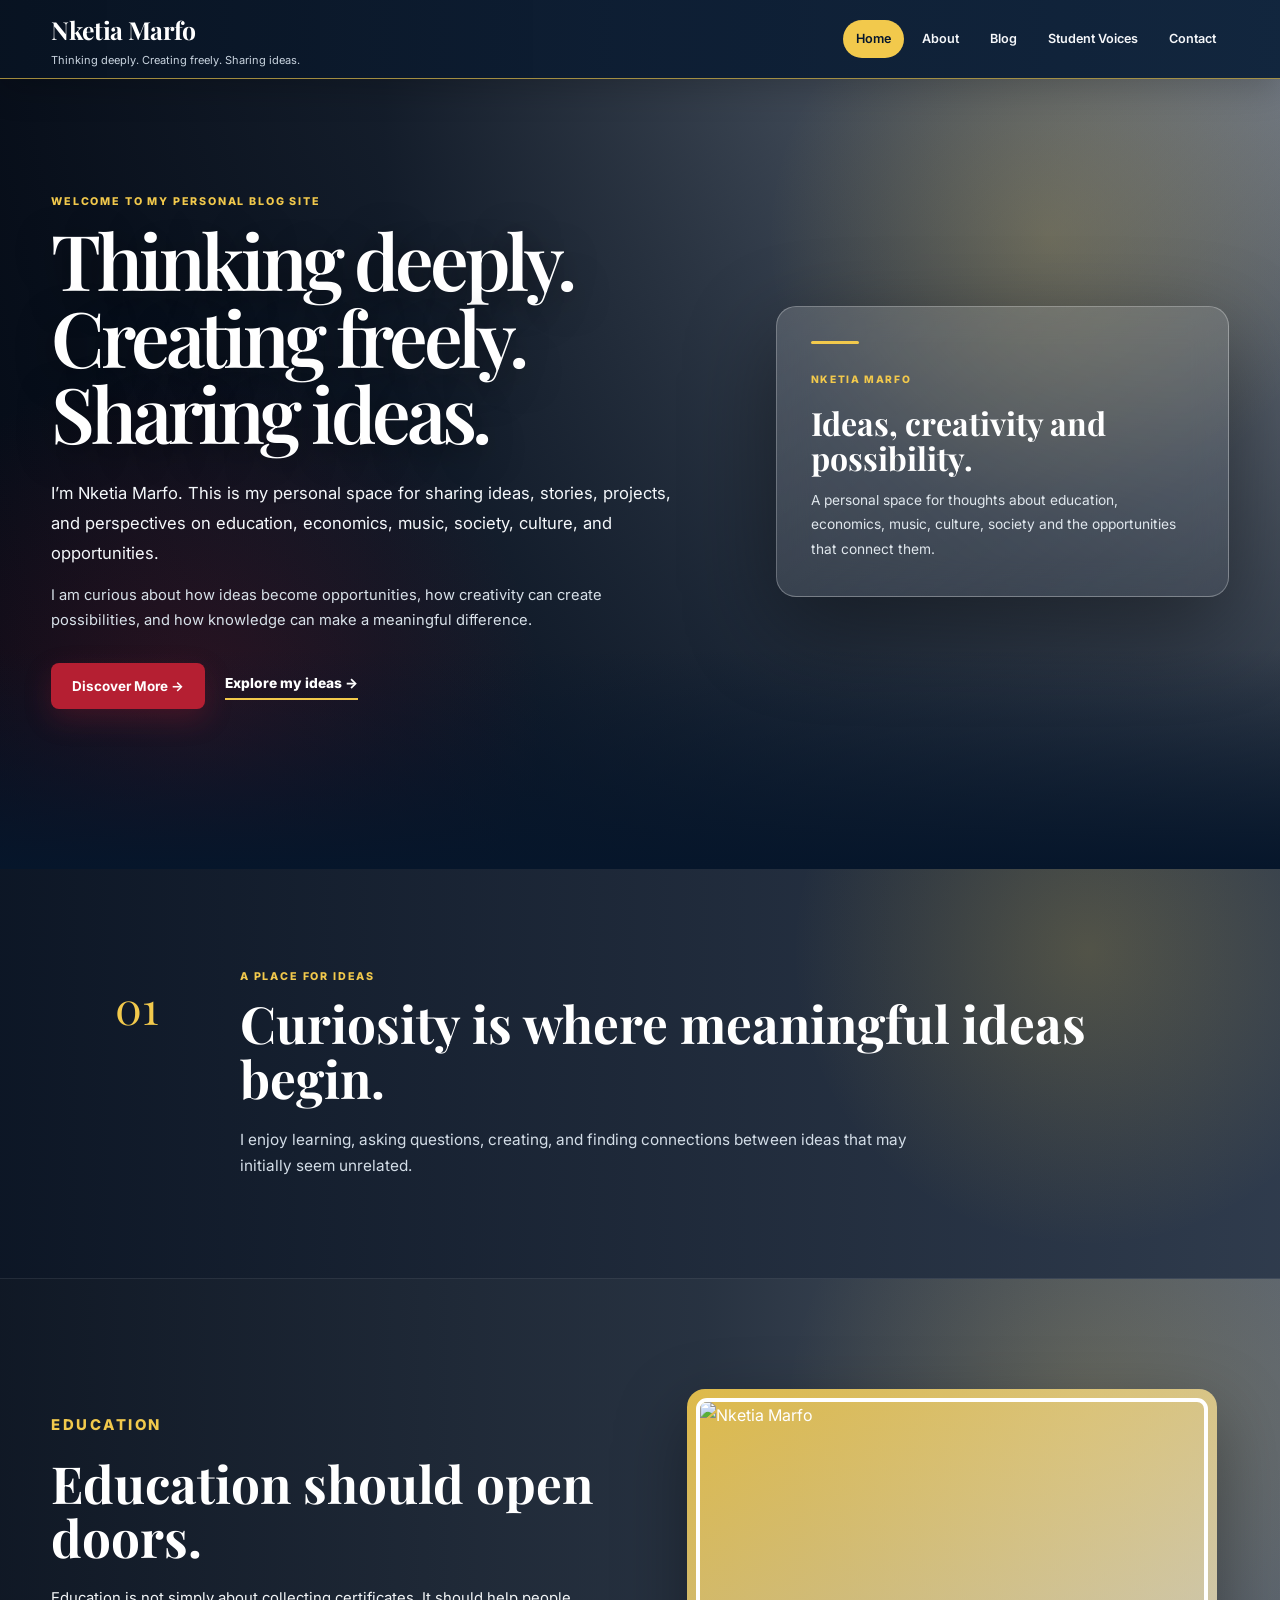
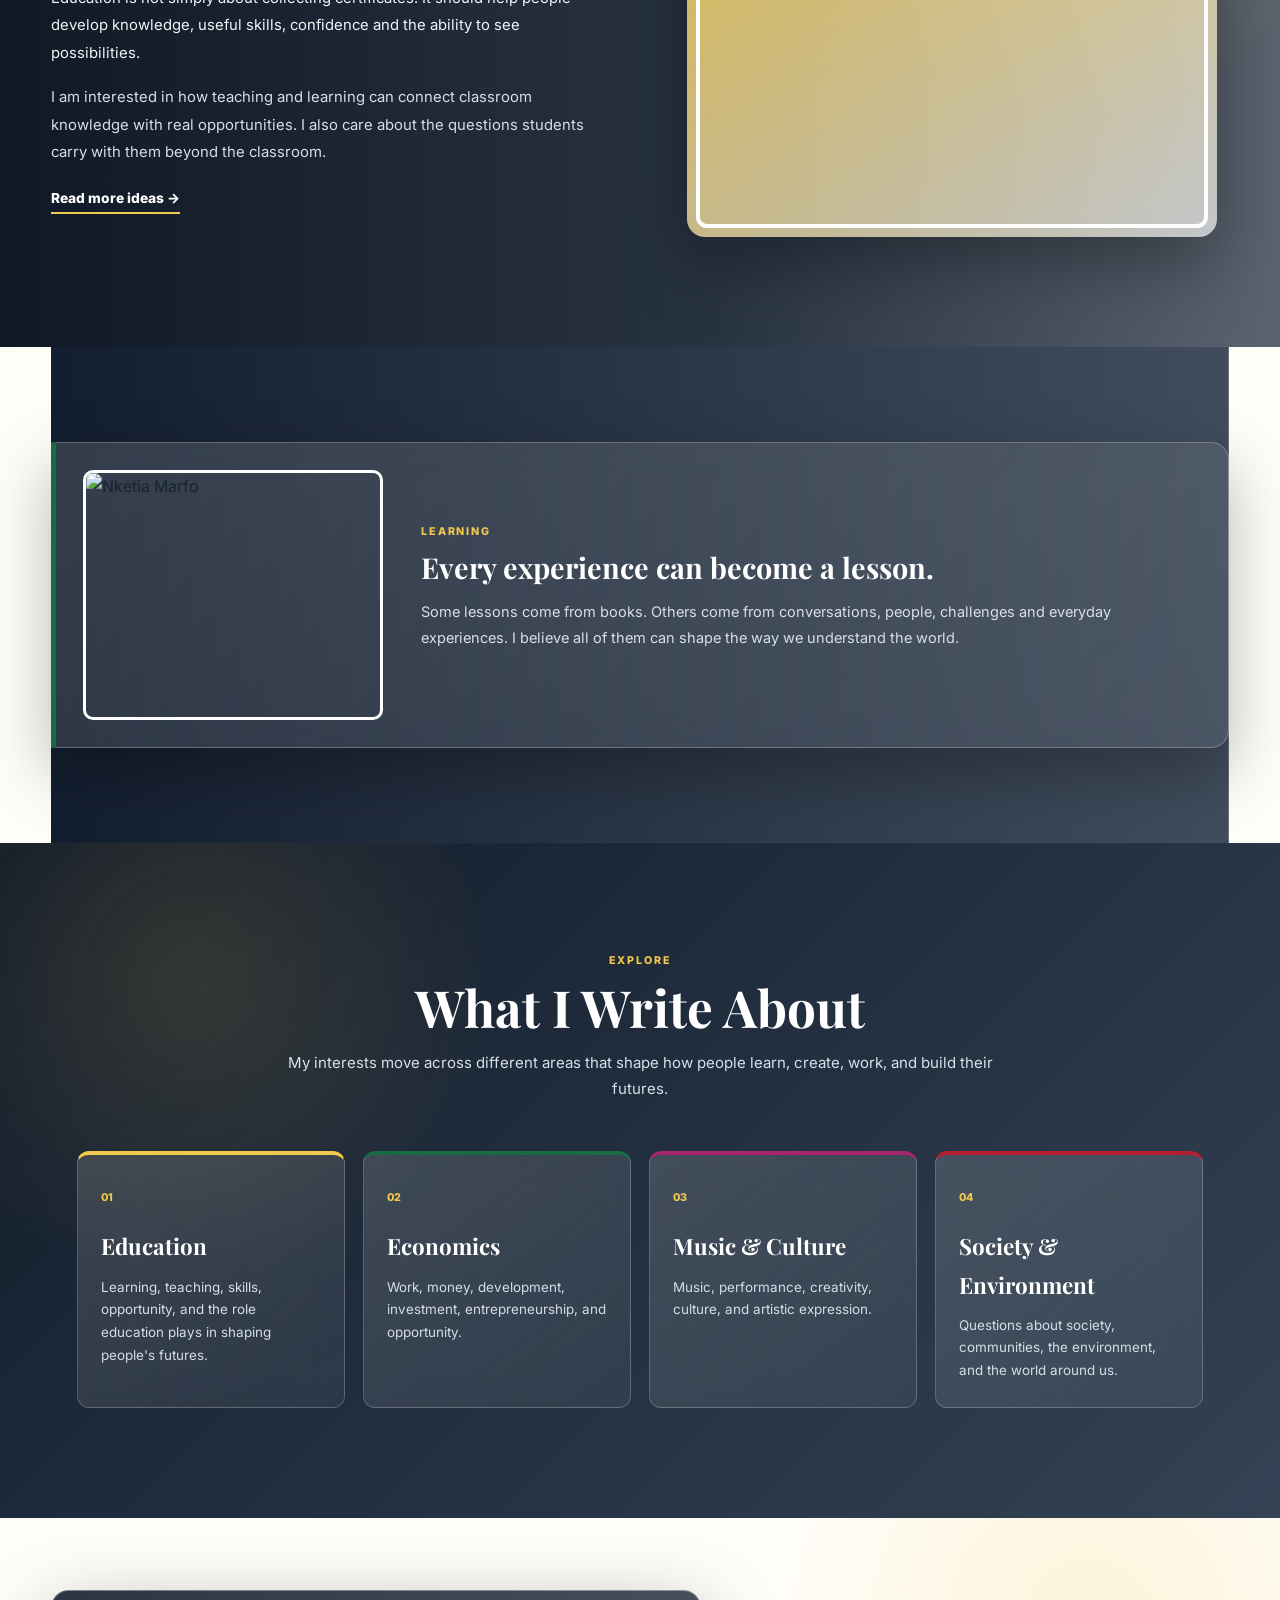
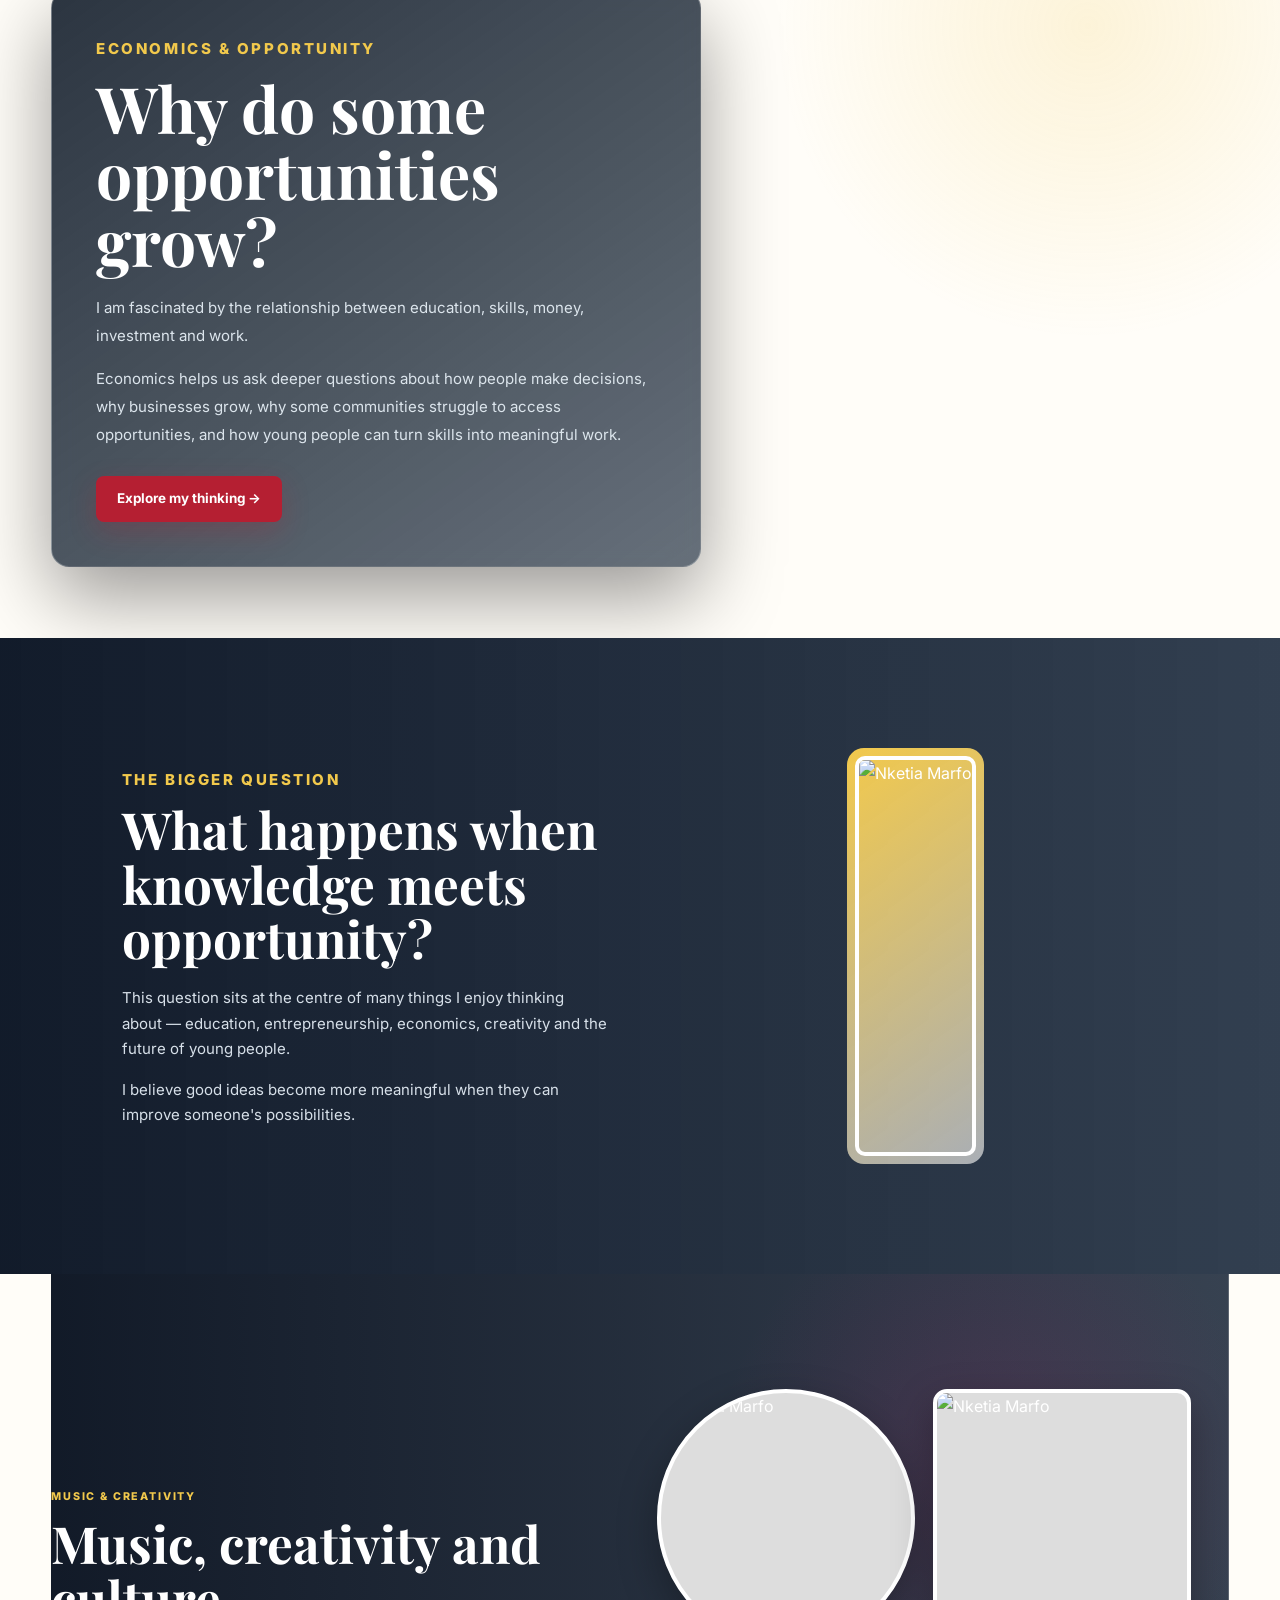
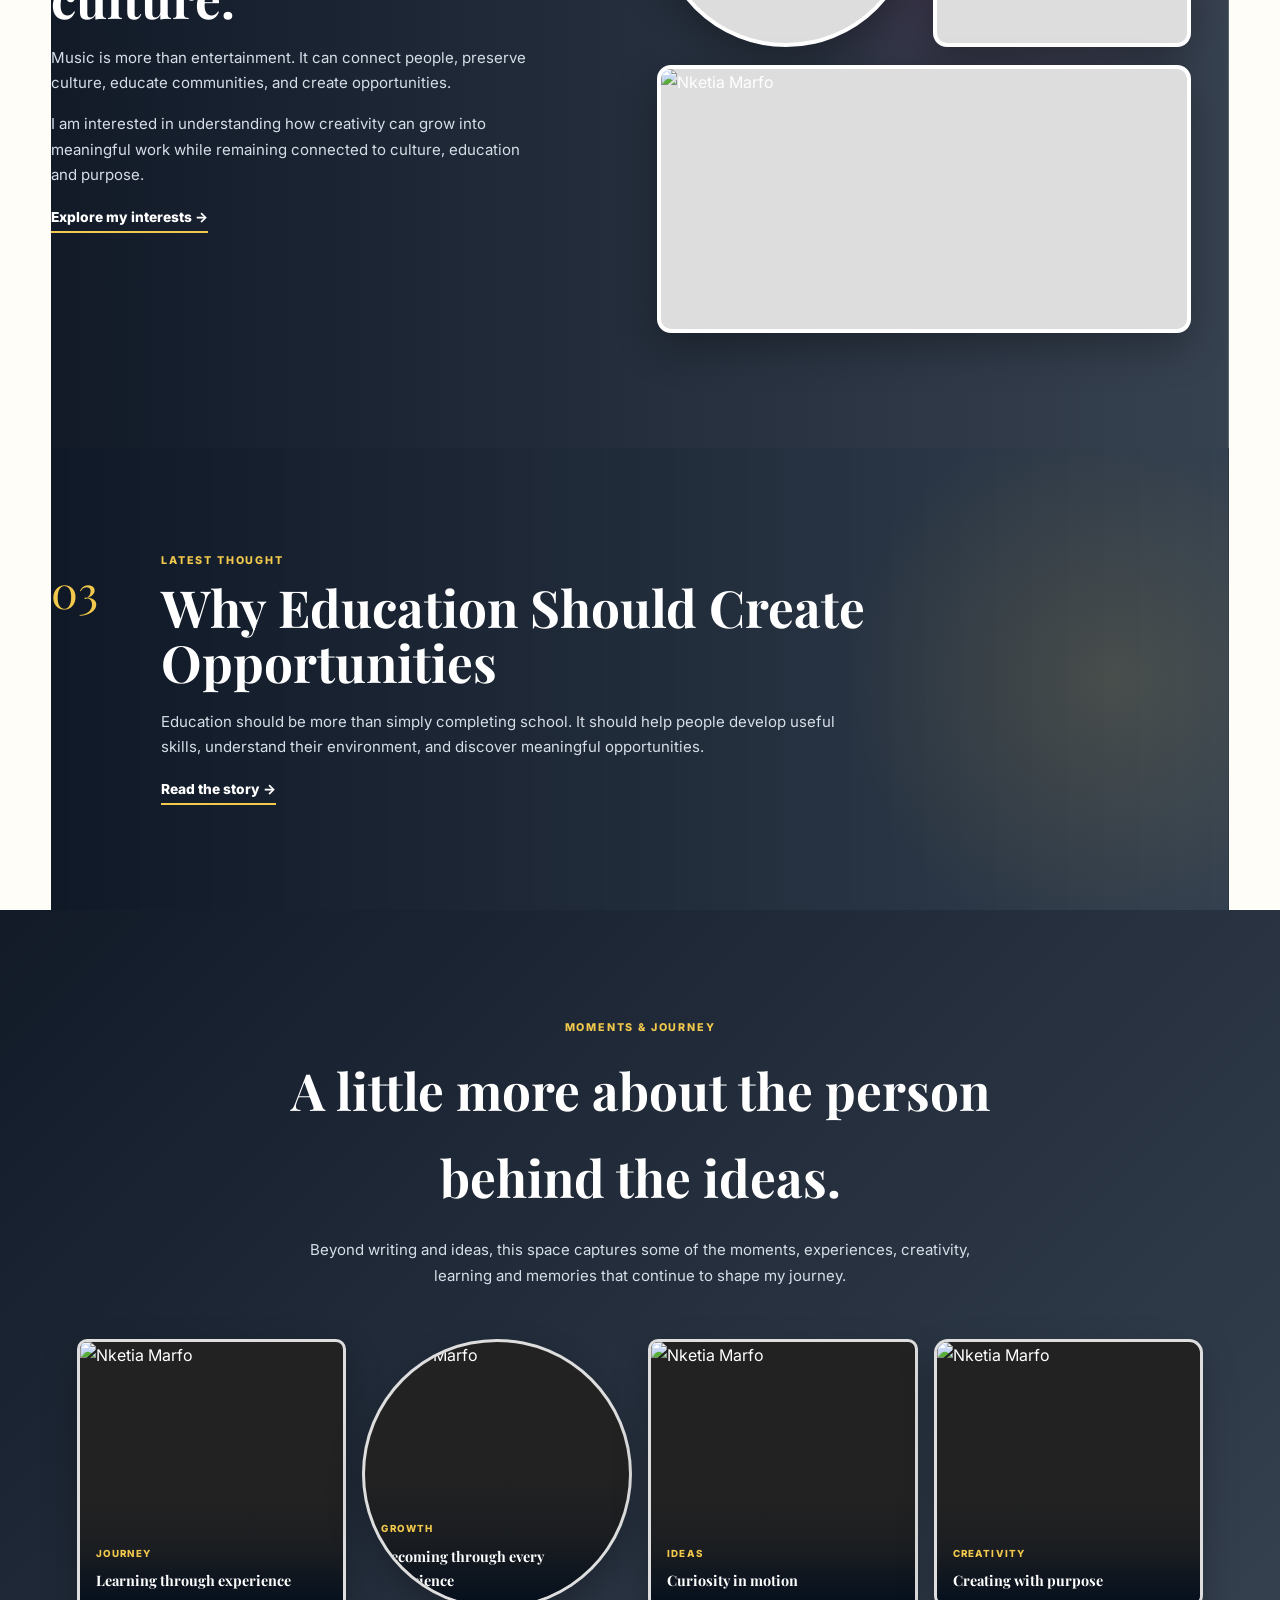
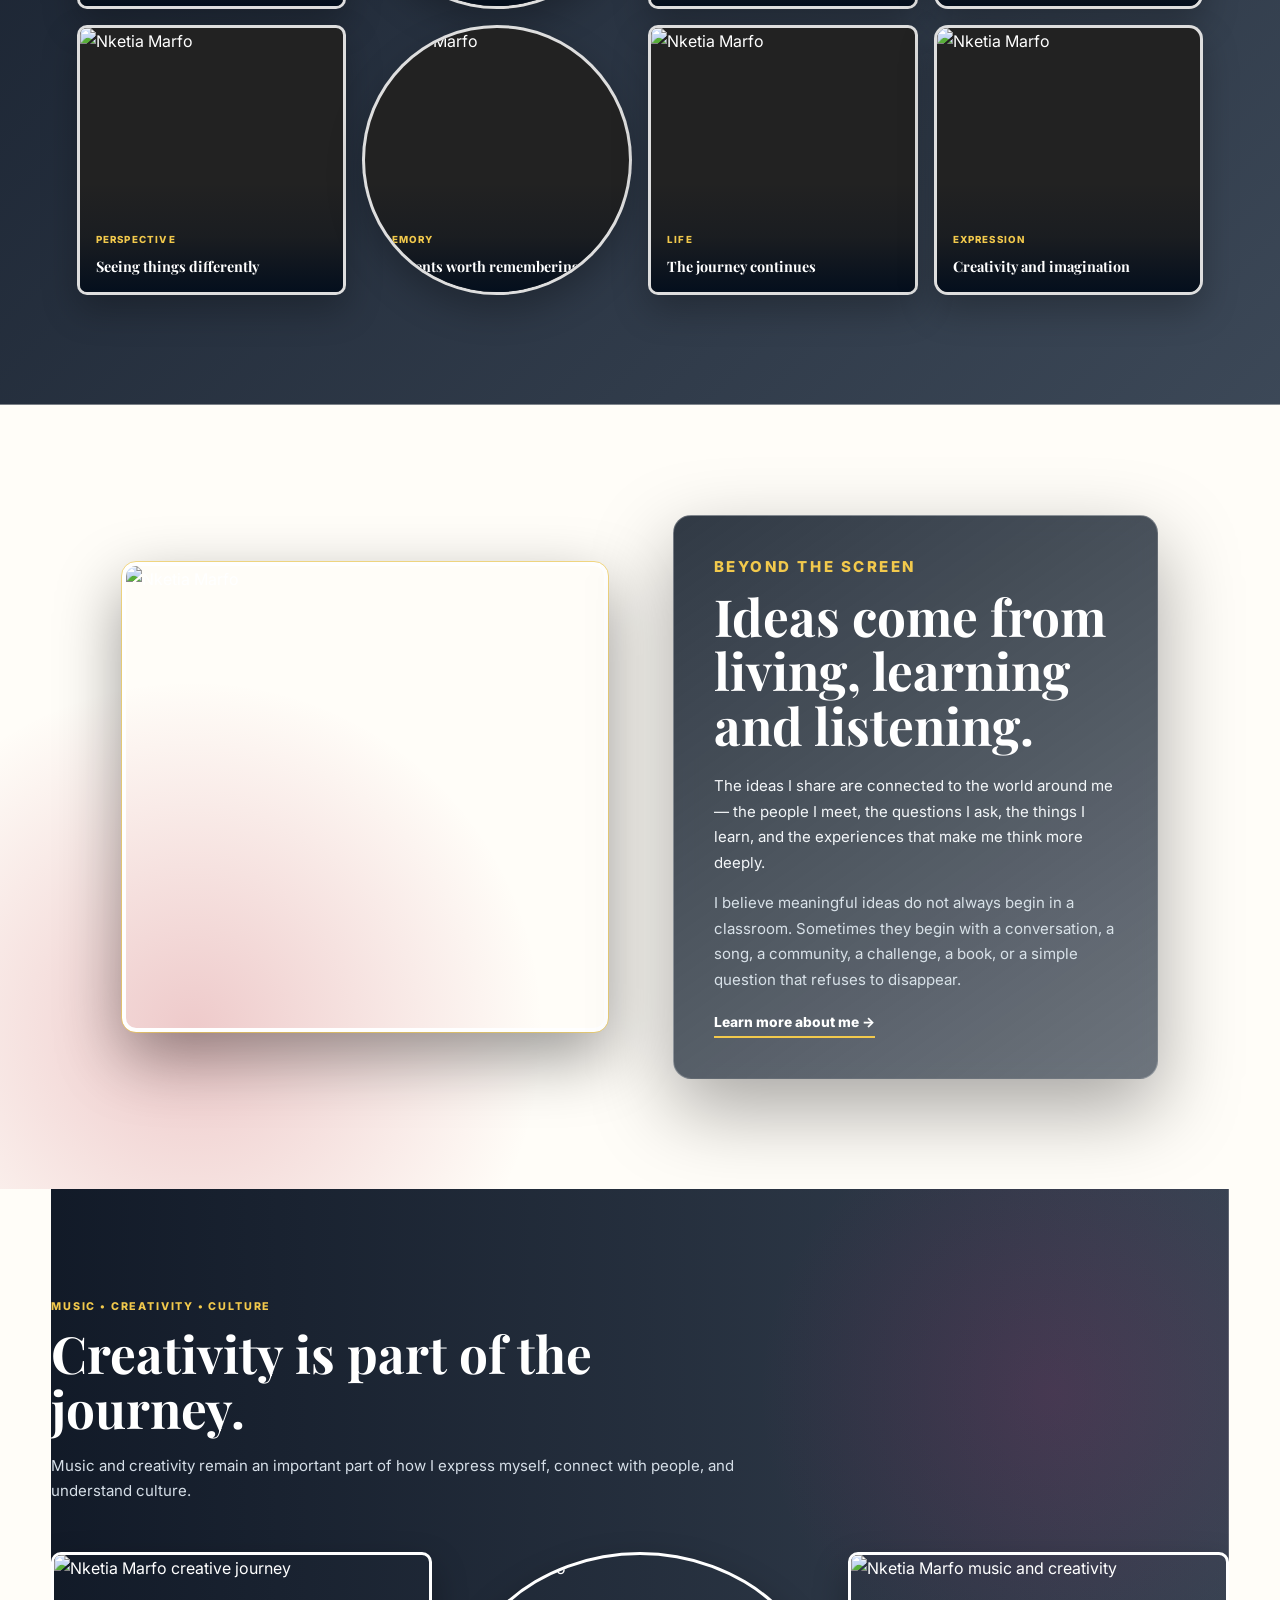
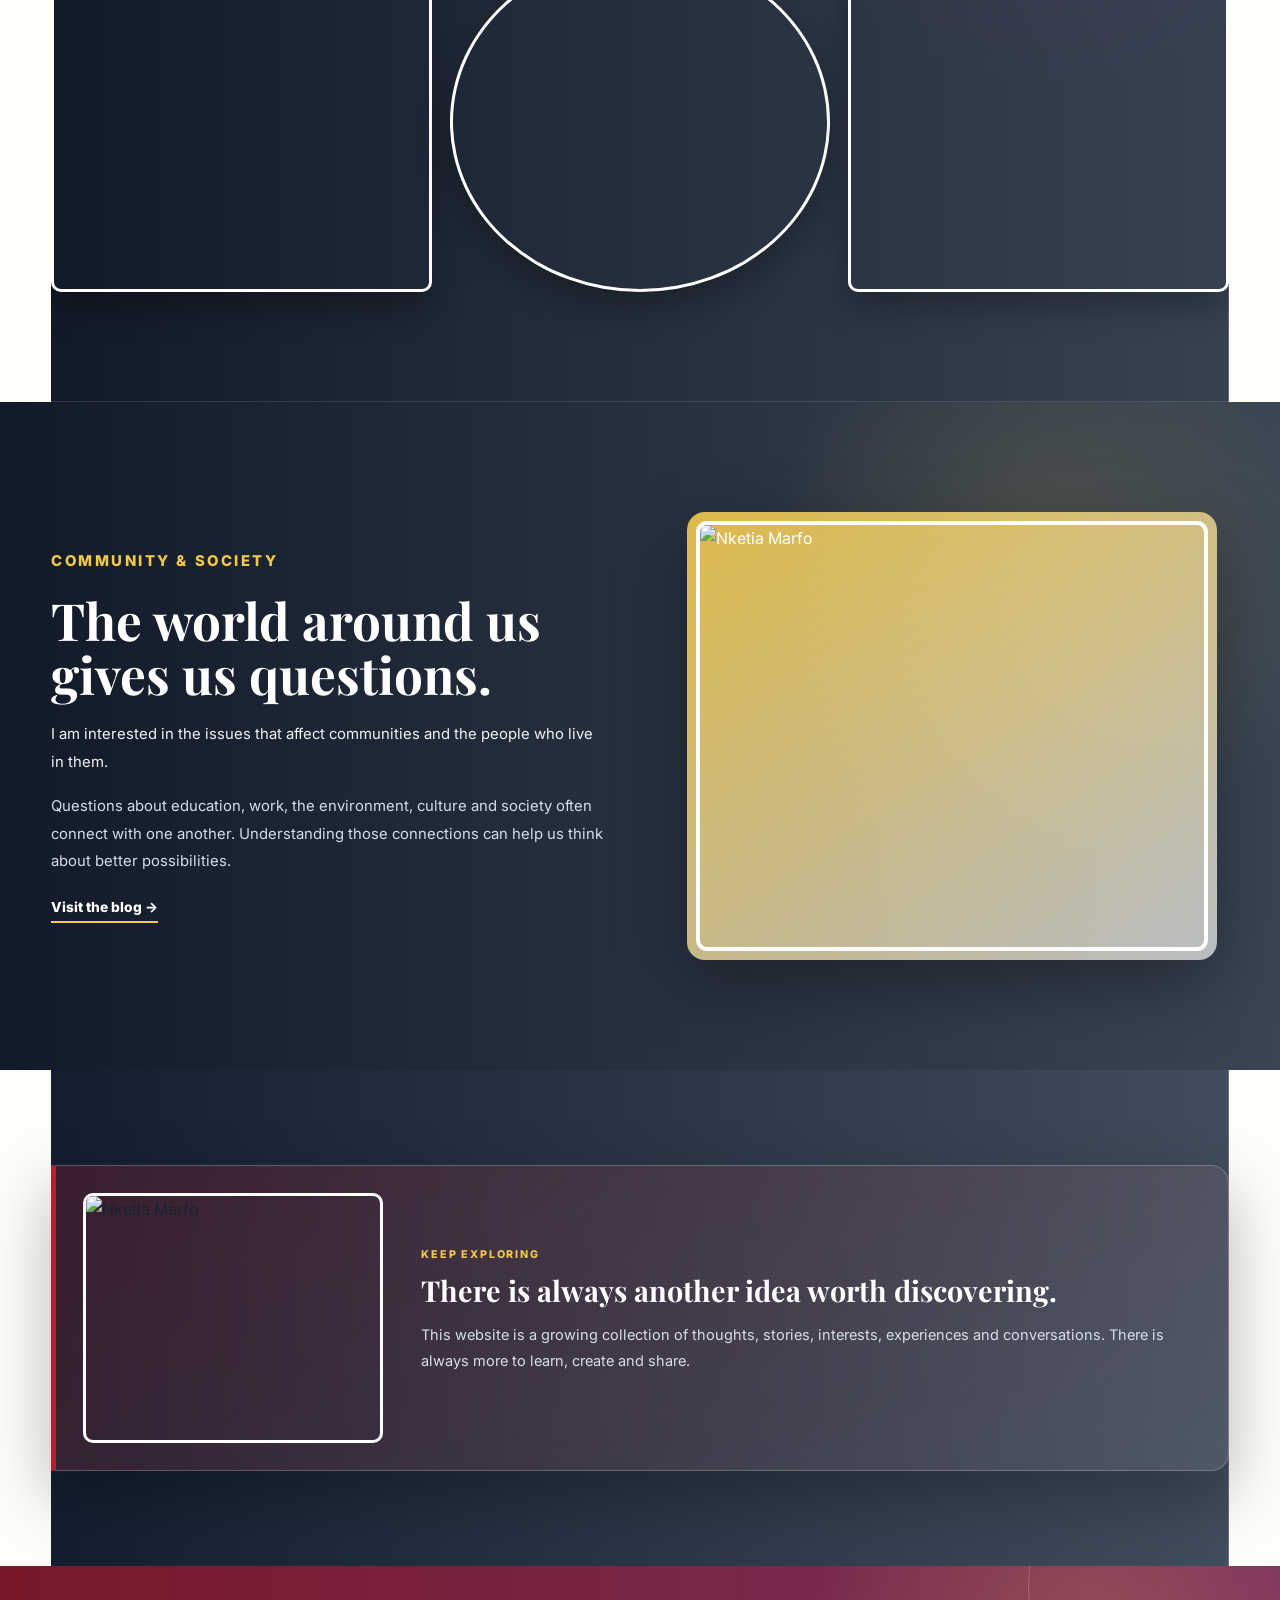
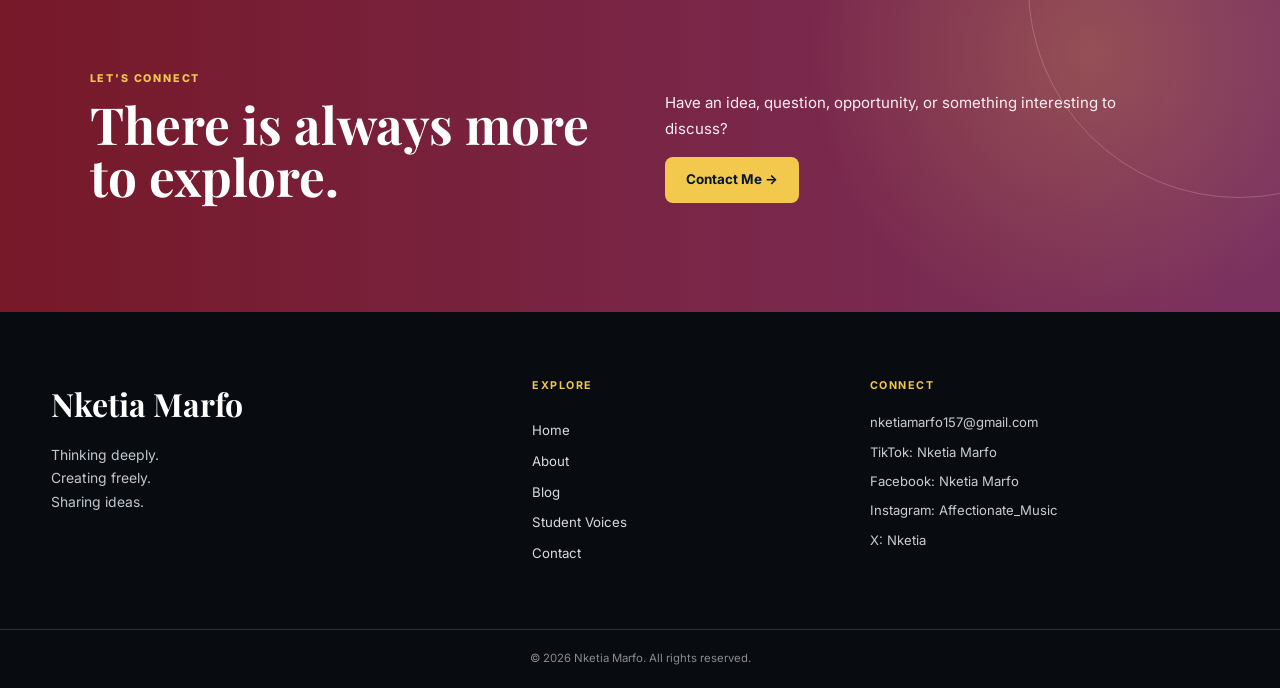
==== commit cb23a440: "Create change" ====
--- a/index.html
+++ b/index.html
@@ -24,8 +24,8 @@
 
 /* =========================================================
    NKETIA MARFO
-   COMPLETE HOME PAGE
-   PREMIUM PHOTO BACKGROUND EDITION
+   PREMIUM HOME PAGE
+   FULL PHOTOGRAPHIC BACKGROUND EDITION
 ========================================================= */
 
 
@@ -35,34 +35,6 @@
 
 :root{
 
-    /* =====================================================
-       YOUR SIX NEW WEBSITE PHOTOS
-       Converted from GitHub /blob/ URLs to raw images
-    ===================================================== */
-
-    --photo-1:
-    url("https://raw.githubusercontent.com/Nketia-Marfo/Nketia-Marfo/main/file_00000000f8a871f4bb452ab5ea523124.png");
-
-    --photo-2:
-    url("https://raw.githubusercontent.com/Nketia-Marfo/Nketia-Marfo/main/file_0000000099e471f48092d9c598859a2a.png");
-
-    --photo-3:
-    url("https://raw.githubusercontent.com/Nketia-Marfo/Nketia-Marfo/main/file_0000000037bc8210ba33c13682e0591b.png");
-
-    --photo-4:
-    url("https://raw.githubusercontent.com/Nketia-Marfo/Nketia-Marfo/main/IMG-20260124-WA0015.jpg");
-
-    --photo-5:
-    url("https://raw.githubusercontent.com/Nketia-Marfo/Nketia-Marfo/main/file_0000000095b471fdb0797eacb26bb28d.png");
-
-    --photo-6:
-    url("https://raw.githubusercontent.com/Nketia-Marfo/Nketia-Marfo/main/file_000000007ac471f4af129031a9ca9168.png");
-
-
-    /* =====================================================
-       BRAND COLORS
-    ===================================================== */
-
     --navy:#06162D;
     --navy-2:#081F3D;
     --navy-3:#0D2B50;
@@ -84,6 +56,12 @@
     --muted:#65727E;
 
     --line:rgba(7,26,53,.12);
+
+    --glass:
+    rgba(4,16,34,.72);
+
+    --glass-light:
+    rgba(255,255,255,.12);
 
     --max:1240px;
 
@@ -99,6 +77,71 @@
     Georgia,
     "Times New Roman",
     serif;
+}
+
+
+/* =========================================================
+   PHOTO LIBRARY
+========================================================= */
+
+:root{
+
+    --photo-old-1:
+    url("https://raw.githubusercontent.com/Nketia-Marfo/Nketia-Marfo/main/file_00000000f8a871f4bb452ab5ea523124.png");
+
+    --photo-old-2:
+    url("https://raw.githubusercontent.com/Nketia-Marfo/Nketia-Marfo/main/file_0000000099e471f48092d9c598859a2a.png");
+
+    --photo-old-3:
+    url("https://raw.githubusercontent.com/Nketia-Marfo/Nketia-Marfo/main/file_0000000037bc8210ba33c13682e0591b.png");
+
+    --photo-old-4:
+    url("https://raw.githubusercontent.com/Nketia-Marfo/Nketia-Marfo/main/IMG-20260124-WA0015.jpg");
+
+    --photo-old-5:
+    url("https://raw.githubusercontent.com/Nketia-Marfo/Nketia-Marfo/main/file_0000000095b471fdb0797eacb26bb28d.png");
+
+    --photo-old-6:
+    url("https://raw.githubusercontent.com/Nketia-Marfo/Nketia-Marfo/main/file_000000007ac471f4af129031a9ca9168.png");
+
+
+    /* NEW PHOTOS */
+
+    --photo-new-1:
+    url("https://raw.githubusercontent.com/Nketia-Marfo/Nketia-Marfo/main/file_0000000037bc8210ba33c13682e0591b.png");
+
+    --photo-new-2:
+    url("https://raw.githubusercontent.com/Nketia-Marfo/Nketia-Marfo/main/IMG_20260210_225842_806.jpg");
+
+    --photo-new-3:
+    url("https://raw.githubusercontent.com/Nketia-Marfo/Nketia-Marfo/main/IMG_20260210_225825_521.jpg");
+
+    --photo-new-4:
+    url("https://raw.githubusercontent.com/Nketia-Marfo/Nketia-Marfo/main/IMG-20260628-WA0080.jpg");
+
+    --photo-new-5:
+    url("https://raw.githubusercontent.com/Nketia-Marfo/Nketia-Marfo/main/IMG-20260614-WA0155.jpg");
+
+    --photo-new-6:
+    url("https://raw.githubusercontent.com/Nketia-Marfo/Nketia-Marfo/main/IMG-20260607-WA0126.jpg");
+
+    --photo-new-7:
+    url("https://raw.githubusercontent.com/Nketia-Marfo/Nketia-Marfo/main/IMG-20260328-WA0182.jpg");
+
+    --photo-new-8:
+    url("https://raw.githubusercontent.com/Nketia-Marfo/Nketia-Marfo/main/IMG_4250.jpg");
+
+    --photo-new-9:
+    url("https://raw.githubusercontent.com/Nketia-Marfo/Nketia-Marfo/main/_MG_3125-Copy.JPG");
+
+    --photo-new-10:
+    url("https://raw.githubusercontent.com/Nketia-Marfo/Nketia-Marfo/main/1744567769378.jpg");
+
+    --photo-new-11:
+    url("https://raw.githubusercontent.com/Nketia-Marfo/Nketia-Marfo/main/IMG_20260210_225833_813.jpg");
+
+    --photo-new-12:
+    url("https://raw.githubusercontent.com/Nketia-Marfo/Nketia-Marfo/main/1789335324322.jpg");
 }
 
 
@@ -140,7 +183,7 @@
 
 
 /* =========================================================
-   GLOBAL CONTAINERS
+   GLOBAL
 ========================================================= */
 
 .header-content,
@@ -153,6 +196,7 @@
 .photo-story-grid,
 .creative-section,
 .footer-content{
+
     width:min(var(--max),92%);
     margin:auto;
 }
@@ -178,11 +222,11 @@
 
     color:white;
 
-    border-bottom:1px solid
-    rgba(242,201,76,.65);
+    border-bottom:
+    1px solid rgba(242,201,76,.65);
 
     box-shadow:
-    0 8px 35px rgba(0,0,0,.18);
+    0 8px 35px rgba(0,0,0,.22);
 
     backdrop-filter:blur(18px);
     -webkit-backdrop-filter:blur(18px);
@@ -230,7 +274,6 @@
     color:#C9D4DF;
 
     font-size:.69rem;
-
     line-height:1.4;
 }
 
@@ -241,7 +284,6 @@
     justify-content:flex-end;
 
     flex-wrap:wrap;
-
     gap:5px;
 }
 
@@ -271,14 +313,11 @@
     background:var(--gold);
 
     color:var(--navy);
-
-    box-shadow:
-    0 5px 20px rgba(242,201,76,.20);
 }
 
 
 /* =========================================================
-   SMALL LABEL
+   LABELS
 ========================================================= */
 
 .small-heading{
@@ -297,7 +336,7 @@
 
 
 /* =========================================================
-   BUTTONS
+   BUTTON
 ========================================================= */
 
 .button{
@@ -331,9 +370,6 @@
     background:var(--green);
 
     transform:translateY(-3px);
-
-    box-shadow:
-    0 13px 30px rgba(23,107,69,.25);
 }
 
 .text-link{
@@ -359,14 +395,14 @@
 
 /* =========================================================
    HERO
-   PHOTO 1
+   NEW PHOTO 1
 ========================================================= */
 
 .hero-section{
 
     position:relative;
 
-    min-height:780px;
+    min-height:790px;
 
     display:flex;
     align-items:center;
@@ -377,64 +413,50 @@
 
     background-image:
 
-    /*
-       PRIMARY DARK READABILITY OVERLAY
-    */
     linear-gradient(
         90deg,
-        rgba(2,11,24,.97) 0%,
-        rgba(3,14,30,.91) 28%,
-        rgba(5,19,39,.76) 52%,
-        rgba(6,22,43,.53) 76%,
-        rgba(6,22,43,.38) 100%
+        rgba(2,9,21,.97) 0%,
+        rgba(3,13,28,.91) 30%,
+        rgba(4,17,35,.73) 58%,
+        rgba(5,20,40,.44) 100%
     ),
 
-    /*
-       PREMIUM BLUE TINT
-    */
     linear-gradient(
         180deg,
-        rgba(4,17,35,.25),
-        rgba(5,18,37,.78)
+        rgba(4,17,35,.18),
+        rgba(3,12,27,.82)
     ),
 
-    var(--photo-1);
+    var(--photo-new-2);
 
     background-size:cover;
     background-position:center;
     background-attachment:fixed;
 }
 
-
-/* Premium light around image */
-
 .hero-section::before{
 
     content:"";
 
     position:absolute;
-
-    width:600px;
-    height:600px;
-
-    right:-200px;
-    top:-210px;
-
-    border-radius:50%;
+    inset:0;
 
     background:
+
     radial-gradient(
-        circle,
+        circle at 82% 20%,
         rgba(242,201,76,.20),
-        rgba(242,201,76,.06) 38%,
-        transparent 70%
+        transparent 23%
+    ),
+
+    radial-gradient(
+        circle at 15% 80%,
+        rgba(181,31,50,.20),
+        transparent 28%
     );
 
     pointer-events:none;
 }
-
-
-/* Bottom cinematic fade */
 
 .hero-section::after{
 
@@ -446,13 +468,13 @@
     right:0;
     bottom:0;
 
-    height:190px;
+    height:220px;
 
     background:
     linear-gradient(
         to bottom,
         transparent,
-        rgba(6,22,43,.98)
+        rgba(6,22,43,1)
     );
 
     pointer-events:none;
@@ -473,11 +495,11 @@
 
     align-items:center;
 
-    padding:100px 0 140px;
+    padding:100px 0 145px;
 }
 
 .hero-text{
-    max-width:690px;
+    max-width:700px;
 }
 
 .hero-text .small-heading{
@@ -494,43 +516,37 @@
 
     font-size:clamp(3.2rem,6vw,6rem);
 
-    line-height:1.00;
+    line-height:1;
 
     letter-spacing:-.055em;
 
     font-weight:600;
 
     text-shadow:
-    0 8px 30px rgba(0,0,0,.42);
+    0 8px 35px rgba(0,0,0,.5);
 }
 
 .hero-text .lead-text{
 
-    max-width:640px;
+    max-width:650px;
 
     margin:28px 0 14px;
 
     color:#F5F8FB;
 
     font-size:1.04rem;
-
     line-height:1.8;
-
-    text-shadow:
-    0 2px 10px rgba(0,0,0,.25);
 }
 
 .hero-text > p:not(.small-heading):not(.lead-text){
 
-    max-width:600px;
+    max-width:610px;
 
     margin:0;
 
     color:#D8E1E9;
 
     font-size:.92rem;
-
-    line-height:1.85;
 }
 
 .hero-actions{
@@ -538,49 +554,37 @@
     margin-top:30px;
 
     display:flex;
-
     align-items:center;
 
     flex-wrap:wrap;
-
     gap:20px;
 }
 
 .hero-actions .text-link{
-
     color:white;
-
-    border-color:var(--gold);
-}
-
-
-/* =========================================================
-   HERO GLASS PANEL
-========================================================= */
+}
 
 .hero-side-card{
 
-    padding:32px;
+    padding:34px;
 
     border:
-    1px solid
-    rgba(255,255,255,.28);
+    1px solid rgba(255,255,255,.28);
 
     border-radius:20px;
 
     background:
-
     linear-gradient(
         145deg,
-        rgba(255,255,255,.17),
-        rgba(255,255,255,.055)
+        rgba(255,255,255,.16),
+        rgba(255,255,255,.045)
     );
 
-    backdrop-filter:blur(16px);
-    -webkit-backdrop-filter:blur(16px);
+    backdrop-filter:blur(17px);
+    -webkit-backdrop-filter:blur(17px);
 
     box-shadow:
-    0 30px 90px rgba(0,0,0,.34);
+    0 30px 90px rgba(0,0,0,.4);
 }
 
 .hero-side-card::before{
@@ -605,7 +609,6 @@
 
     font-size:.64rem;
     font-weight:800;
-
     letter-spacing:.16em;
 }
 
@@ -629,33 +632,37 @@
     color:#E0E7ED;
 
     font-size:.86rem;
-
     line-height:1.8;
 }
 
 
 /* =========================================================
    STATEMENT
+   NEW PHOTO 3
 ========================================================= */
 
 .statement-section{
 
     position:relative;
 
-    padding:90px 7%;
-
-    background:
+    padding:100px 7%;
+
+    color:white;
+
+    overflow:hidden;
+
+    background-image:
 
     linear-gradient(
-        120deg,
-        #06162D,
-        #0B2445 55%,
-        #102F55
-    );
-
-    color:white;
-
-    overflow:hidden;
+        90deg,
+        rgba(3,13,29,.96),
+        rgba(5,20,42,.83)
+    ),
+
+    var(--photo-new-3);
+
+    background-size:cover;
+    background-position:center;
 }
 
 .statement-section::before{
@@ -663,40 +670,16 @@
     content:"";
 
     position:absolute;
-
-    width:380px;
-    height:380px;
-
-    right:-170px;
-    top:-170px;
-
-    border-radius:50%;
-
-    border:
-    1px solid
-    rgba(242,201,76,.22);
-}
-
-.statement-section::after{
-
-    content:"";
-
-    position:absolute;
-
-    width:300px;
-    height:300px;
-
-    left:-180px;
-    bottom:-190px;
-
-    border-radius:50%;
+    inset:0;
 
     background:
     radial-gradient(
-        circle,
-        rgba(181,31,50,.16),
-        transparent 70%
+        circle at 85% 20%,
+        rgba(242,201,76,.20),
+        transparent 26%
     );
+
+    pointer-events:none;
 }
 
 .statement-inner{
@@ -722,8 +705,6 @@
     font-family:var(--serif);
 
     font-size:2.8rem;
-
-    line-height:1;
 }
 
 .statement-content .small-heading{
@@ -739,8 +720,6 @@
     font-size:clamp(2.1rem,4vw,3.8rem);
 
     line-height:1.08;
-
-    font-weight:600;
 }
 
 .statement-content p:last-child{
@@ -752,46 +731,60 @@
     color:#D3DDE7;
 
     font-size:.96rem;
-
-    line-height:1.85;
 }
 
 
 /* =========================================================
-   GENERAL EDITORIAL SECTION
+   EDUCATION
+   NEW PHOTO 4
 ========================================================= */
 
 .editorial-section{
 
     position:relative;
 
-    padding:105px 0;
-
-    background:var(--cream);
+    padding:110px 0;
+
+    color:white;
 
     overflow:hidden;
-}
-
-.editorial-section::before{
+
+    background-image:
+
+    linear-gradient(
+        90deg,
+        rgba(3,12,26,.95),
+        rgba(4,17,35,.86) 55%,
+        rgba(5,20,40,.66)
+    ),
+
+    var(--photo-new-4);
+
+    background-size:cover;
+    background-position:center;
+}
+
+.editorial-section::after{
 
     content:"";
 
     position:absolute;
-
-    width:300px;
-    height:300px;
-
-    right:-160px;
-    top:-150px;
-
-    border-radius:50%;
-
-    border:
-    1px solid
-    rgba(242,201,76,.18);
+    inset:0;
+
+    background:
+    radial-gradient(
+        circle at 85% 20%,
+        rgba(242,201,76,.16),
+        transparent 25%
+    );
+
+    pointer-events:none;
 }
 
 .editorial-grid{
+
+    position:relative;
+    z-index:2;
 
     display:grid;
 
@@ -808,41 +801,40 @@
     max-width:610px;
 }
 
+.editorial-text .small-heading{
+    color:var(--gold);
+}
+
 .editorial-text h2{
 
     margin:8px 0 20px;
 
-    color:var(--navy);
+    color:white;
 
     font-family:var(--serif);
 
     font-size:clamp(2.3rem,4vw,4rem);
 
     line-height:1.06;
-
-    letter-spacing:-.03em;
 }
 
 .editorial-text p{
 
     margin:0 0 17px;
 
-    color:var(--muted);
+    color:#D6DFE8;
 
     font-size:.93rem;
-
     line-height:1.85;
 }
 
 .editorial-text .lead-text{
-    color:#293640;
-    font-size:1rem;
-}
-
-
-/* =========================================================
-   PHOTO FRAME
-========================================================= */
+    color:#F2F5F7;
+}
+
+.editorial-text .text-link{
+    color:white;
+}
 
 .editorial-photo{
 
@@ -853,382 +845,391 @@
 
     margin:auto;
 
-    padding:10px;
+    padding:9px;
 
     background:
     linear-gradient(
         145deg,
         rgba(242,201,76,.9),
-        rgba(255,255,255,.7)
+        rgba(255,255,255,.65)
     );
 
     border-radius:18px;
 
     box-shadow:
-    0 25px 60px rgba(7,26,53,.15);
+    0 25px 70px rgba(0,0,0,.35);
 }
 
 .editorial-photo img{
-
-    position:relative;
-    z-index:1;
 
     width:100%;
     height:430px;
 
     object-fit:cover;
 
-    background:white;
-
     border:4px solid white;
-
     border-radius:11px;
 }
 
 
 /* =========================================================
-   WRITING PHOTO CARDS
+   LEARNING PHOTO STRIP
+   NEW PHOTO 5
 ========================================================= */
 
 .writing-photo{
-    padding:0 0 100px;
-}
-
-.writing-photo-card{
 
     position:relative;
 
-    display:grid;
-
-    grid-template-columns:300px minmax(0,1fr);
-
-    gap:38px;
-
-    align-items:center;
-
-    padding:27px;
-
-    background:white;
-
-    border-left:5px solid var(--green);
-
-    box-shadow:
-    0 18px 50px rgba(7,26,53,.09);
-
-    border-radius:0 14px 14px 0;
-
-    overflow:hidden;
-}
-
-.writing-photo-card::after{
-
-    content:"";
-
-    position:absolute;
-
-    width:230px;
-    height:230px;
-
-    right:-100px;
-    top:-110px;
-
-    border-radius:50%;
-
-    background:
-    radial-gradient(
-        circle,
-        rgba(242,201,76,.16),
-        transparent 70%
-    );
-}
-
-.writing-photo-card img{
-
-    width:100%;
-    height:250px;
-
-    object-fit:cover;
-
-    border-radius:10px;
-
-    border:3px solid white;
-
-    outline:1px solid var(--line);
-}
-
-.writing-photo-card h3{
-
-    margin:5px 0 13px;
-
-    color:var(--navy);
-
-    font-family:var(--serif);
-
-    font-size:1.8rem;
-
-    line-height:1.18;
-}
-
-.writing-photo-card p{
-
-    color:var(--muted);
-
-    font-size:.91rem;
-
-    line-height:1.8;
-}
-
-
-/* =========================================================
-   INTERESTS
-========================================================= */
-
-.interests-section{
-
-    padding:100px 6%;
-
-    background:
-
-    linear-gradient(
-        135deg,
-        #F1F4F7,
-        #FFFDF8
-    );
-}
-
-.section-intro{
-
-    width:min(760px,100%);
-
-    margin:0 auto 50px;
-
-    text-align:center;
-}
-
-.section-intro h2{
-
-    margin:5px 0 15px;
-
-    color:var(--navy);
-
-    font-family:var(--serif);
-
-    font-size:clamp(2.3rem,4vw,3.9rem);
-
-    line-height:1.08;
-}
-
-.section-intro p:not(.small-heading){
-
-    max-width:650px;
-
-    margin:auto;
-
-    color:var(--muted);
-
-    font-size:.94rem;
-
-    line-height:1.8;
-}
-
-.interest-grid{
-
-    width:min(var(--max),100%);
-
-    margin:auto;
-
-    display:grid;
-
-    grid-template-columns:
-    repeat(4,minmax(0,1fr));
-
-    gap:18px;
-}
-
-.interest-card{
-
-    position:relative;
-
-    min-width:0;
-
-    padding:27px 23px 25px;
-
-    background:white;
-
-    border-top:4px solid var(--navy);
-
-    box-shadow:
-    0 10px 30px rgba(7,26,53,.07);
-
-    transition:.3s ease;
-
-    overflow:hidden;
-}
-
-.interest-card:hover{
-
-    transform:translateY(-7px);
-
-    box-shadow:
-    0 20px 40px rgba(7,26,53,.12);
-}
-
-.interest-card:nth-child(2){
-    border-top-color:var(--green);
-}
-
-.interest-card:nth-child(3){
-    border-top-color:var(--magenta);
-}
-
-.interest-card:nth-child(4){
-    border-top-color:var(--red);
-}
-
-.interest-card span{
-
-    color:var(--gold);
-
-    font-size:.67rem;
-    font-weight:800;
-
-    letter-spacing:.12em;
-}
-
-.interest-card h3{
-
-    margin:18px 0 10px;
-
-    color:var(--navy);
-
-    font-family:var(--serif);
-
-    font-size:1.4rem;
-
-    line-height:1.15;
-}
-
-.interest-card p{
-
-    margin:0;
-
-    color:var(--muted);
-
-    font-size:.84rem;
-
-    line-height:1.7;
-}
-
-
-/* =========================================================
-   ECONOMICS PHOTO SECTION
-   PHOTO 2
-========================================================= */
-
-.economics-feature{
-
-    position:relative;
-
-    min-height:700px;
-
-    display:flex;
-
-    align-items:center;
-
-    color:white;
+    padding:95px 0;
 
     background-image:
 
-    /*
-       STRONG LEFT READABILITY
-    */
     linear-gradient(
         90deg,
-        rgba(2,11,25,.96) 0%,
-        rgba(3,15,32,.90) 32%,
-        rgba(5,21,42,.76) 58%,
-        rgba(6,24,47,.48) 100%
+        rgba(4,16,34,.94),
+        rgba(5,21,43,.76)
     ),
 
-    /*
-       DARK TOP/BOTTOM
-    */
-    linear-gradient(
-        180deg,
-        rgba(5,18,37,.22),
-        rgba(5,18,37,.72)
-    ),
-
-    var(--photo-2);
+    var(--photo-new-5);
 
     background-size:cover;
-
     background-position:center;
-
-    background-attachment:fixed;
-
-    overflow:hidden;
-}
-
-.economics-feature::after{
-
-    content:"";
-
-    position:absolute;
-
-    inset:0;
-
-    background:
-
-    radial-gradient(
-        circle at 90% 15%,
-        rgba(242,201,76,.18),
-        transparent 27%
-    ),
-
-    linear-gradient(
-        to bottom,
-        transparent 60%,
-        rgba(3,14,29,.40)
-    );
-
-    pointer-events:none;
-}
-
-.economics-feature-inner{
+}
+
+.writing-photo-card{
 
     position:relative;
-    z-index:2;
-
-    width:min(var(--max),92%);
-
-    margin:auto;
-}
-
-.economics-card{
-
-    max-width:650px;
-
-    padding:44px;
+
+    display:grid;
+
+    grid-template-columns:300px minmax(0,1fr);
+
+    gap:38px;
+
+    align-items:center;
+
+    padding:27px;
 
     background:
     linear-gradient(
         145deg,
-        rgba(3,14,29,.82),
-        rgba(5,22,42,.63)
+        rgba(255,255,255,.14),
+        rgba(255,255,255,.055)
     );
 
     border:
-    1px solid
-    rgba(255,255,255,.25);
-
-    border-radius:18px;
+    1px solid rgba(255,255,255,.23);
+
+    border-left:5px solid var(--green);
+
+    box-shadow:
+    0 25px 65px rgba(0,0,0,.28);
+
+    border-radius:0 18px 18px 0;
+
+    backdrop-filter:blur(15px);
+    -webkit-backdrop-filter:blur(15px);
+
+    overflow:hidden;
+}
+
+.writing-photo-card img{
+
+    width:100%;
+    height:250px;
+
+    object-fit:cover;
+
+    border-radius:10px;
+
+    border:3px solid white;
+}
+
+.writing-photo-card h3{
+
+    margin:5px 0 13px;
+
+    color:white;
+
+    font-family:var(--serif);
+
+    font-size:1.8rem;
+
+    line-height:1.18;
+}
+
+.writing-photo-card p:not(.small-heading){
+
+    color:#D7E0E8;
+
+    font-size:.91rem;
+    line-height:1.8;
+}
+
+.writing-photo-card .small-heading{
+    color:var(--gold);
+}
+
+
+/* =========================================================
+   INTERESTS
+   NEW PHOTO 6
+========================================================= */
+
+.interests-section{
+
+    position:relative;
+
+    padding:110px 6%;
+
+    color:white;
+
+    overflow:hidden;
+
+    background-image:
+
+    linear-gradient(
+        135deg,
+        rgba(3,13,28,.94),
+        rgba(6,25,48,.82)
+    ),
+
+    var(--photo-new-6);
+
+    background-size:cover;
+    background-position:center;
+}
+
+.interests-section::after{
+
+    content:"";
+
+    position:absolute;
+    inset:0;
+
+    background:
+    radial-gradient(
+        circle at 15% 20%,
+        rgba(242,201,76,.13),
+        transparent 25%
+    );
+
+    pointer-events:none;
+}
+
+.section-intro{
+
+    position:relative;
+    z-index:2;
+
+    width:min(760px,100%);
+
+    margin:0 auto 50px;
+
+    text-align:center;
+}
+
+.section-intro .small-heading{
+    color:var(--gold);
+}
+
+.section-intro h2{
+
+    margin:5px 0 15px;
+
+    color:white;
+
+    font-family:var(--serif);
+
+    font-size:clamp(2.3rem,4vw,3.9rem);
+
+    line-height:1.08;
+}
+
+.section-intro p:not(.small-heading){
+
+    color:#D7E0E8;
+
+    font-size:.94rem;
+}
+
+.interest-grid{
+
+    position:relative;
+    z-index:2;
+
+    width:min(var(--max),100%);
+
+    margin:auto;
+
+    display:grid;
+
+    grid-template-columns:
+    repeat(4,minmax(0,1fr));
+
+    gap:18px;
+}
+
+.interest-card{
+
+    min-width:0;
+
+    padding:27px 23px 25px;
+
+    background:
+    linear-gradient(
+        145deg,
+        rgba(255,255,255,.15),
+        rgba(255,255,255,.055)
+    );
+
+    border:
+    1px solid rgba(255,255,255,.20);
+
+    border-top:4px solid var(--gold);
+
+    border-radius:12px;
 
     backdrop-filter:blur(14px);
     -webkit-backdrop-filter:blur(14px);
 
+    transition:.3s ease;
+}
+
+.interest-card:hover{
+
+    transform:translateY(-7px);
+
+    background:
+    rgba(255,255,255,.19);
+}
+
+.interest-card:nth-child(2){
+    border-top-color:var(--green);
+}
+
+.interest-card:nth-child(3){
+    border-top-color:var(--magenta);
+}
+
+.interest-card:nth-child(4){
+    border-top-color:var(--red);
+}
+
+.interest-card span{
+
+    color:var(--gold);
+
+    font-size:.67rem;
+    font-weight:800;
+}
+
+.interest-card h3{
+
+    margin:18px 0 10px;
+
+    color:white;
+
+    font-family:var(--serif);
+
+    font-size:1.4rem;
+}
+
+.interest-card p{
+
+    margin:0;
+
+    color:#D4DEE7;
+
+    font-size:.84rem;
+}
+
+
+/* =========================================================
+   ECONOMICS
+   NEW PHOTO 7
+========================================================= */
+
+.economics-feature{
+
+    position:relative;
+
+    min-height:720px;
+
+    display:flex;
+    align-items:center;
+
+    color:white;
+
+    background-image:
+
+    linear-gradient(
+        90deg,
+        rgba(2,10,22,.97),
+        rgba(3,15,32,.87) 42%,
+        rgba(5,21,42,.55)
+    ),
+
+    var(--photo-new-7);
+
+    background-size:cover;
+    background-position:center;
+    background-attachment:fixed;
+
+    overflow:hidden;
+}
+
+.economics-feature::after{
+
+    content:"";
+
+    position:absolute;
+    inset:0;
+
+    background:
+    radial-gradient(
+        circle at 85% 15%,
+        rgba(242,201,76,.18),
+        transparent 25%
+    );
+
+    pointer-events:none;
+}
+
+.economics-feature-inner{
+
+    position:relative;
+    z-index:2;
+
+    width:min(var(--max),92%);
+
+    margin:auto;
+}
+
+.economics-card{
+
+    max-width:650px;
+
+    padding:44px;
+
+    background:
+    linear-gradient(
+        145deg,
+        rgba(3,14,29,.84),
+        rgba(5,22,42,.61)
+    );
+
+    border:
+    1px solid rgba(255,255,255,.25);
+
+    border-radius:18px;
+
+    backdrop-filter:blur(15px);
+    -webkit-backdrop-filter:blur(15px);
+
     box-shadow:
-    0 30px 80px rgba(0,0,0,.34);
+    0 30px 80px rgba(0,0,0,.4);
 }
 
 .economics-card .small-heading{
@@ -1251,45 +1252,37 @@
     color:#DCE5EC;
 
     font-size:.94rem;
-
     line-height:1.85;
 }
 
 
 /* =========================================================
-   OPPORTUNITY SECTION
+   OPPORTUNITY
+   NEW PHOTO 8
 ========================================================= */
 
 .opportunity-section{
 
     position:relative;
 
-    padding:100px 6%;
-
-    background:var(--navy);
+    padding:110px 6%;
 
     color:white;
 
     overflow:hidden;
-}
-
-.opportunity-section::before{
-
-    content:"";
-
-    position:absolute;
-
-    width:450px;
-    height:450px;
-
-    left:-220px;
-    bottom:-220px;
-
-    border-radius:50%;
-
-    border:
-    1px solid
-    rgba(242,201,76,.22);
+
+    background-image:
+
+    linear-gradient(
+        90deg,
+        rgba(3,13,29,.94),
+        rgba(5,21,43,.82)
+    ),
+
+    var(--photo-new-8);
+
+    background-size:cover;
+    background-position:center;
 }
 
 .opportunity-grid{
@@ -1332,8 +1325,6 @@
     color:#D7E0E9;
 
     font-size:.94rem;
-
-    line-height:1.85;
 }
 
 .opportunity-photo{
@@ -1369,14 +1360,14 @@
 
 /* =========================================================
    MUSIC & CREATIVITY
-   PHOTO 3 USED AS LARGE ATMOSPHERIC BACKGROUND
+   NEW PHOTO 9
 ========================================================= */
 
 .latter-section{
 
     position:relative;
 
-    padding:110px 0;
+    padding:115px 0;
 
     display:grid;
 
@@ -1388,6 +1379,8 @@
 
     align-items:center;
 
+    color:white;
+
     overflow:hidden;
 }
 
@@ -1396,19 +1389,19 @@
     content:"";
 
     position:absolute;
-
     inset:0;
 
     z-index:-2;
 
     background-image:
+
     linear-gradient(
         90deg,
-        rgba(255,253,248,.97) 0%,
-        rgba(255,253,248,.93) 45%,
-        rgba(255,253,248,.72) 100%
+        rgba(3,12,27,.94),
+        rgba(5,19,39,.80)
     ),
-    var(--photo-3);
+
+    var(--photo-new-9);
 
     background-size:cover;
     background-position:center;
@@ -1422,28 +1415,29 @@
 
     z-index:-1;
 
-    width:450px;
-    height:450px;
-
-    right:-220px;
-    top:-180px;
-
-    border-radius:50%;
-
-    border:
-    1px solid
-    rgba(166,38,110,.16);
+    inset:0;
+
+    background:
+    radial-gradient(
+        circle at 80% 25%,
+        rgba(166,38,110,.20),
+        transparent 25%
+    );
 }
 
 .latter-text{
     max-width:580px;
 }
 
+.latter-text .small-heading{
+    color:var(--gold);
+}
+
 .latter-text h2{
 
     margin:8px 0 20px;
 
-    color:var(--navy);
+    color:white;
 
     font-family:var(--serif);
 
@@ -1454,15 +1448,17 @@
 
 .latter-text p:not(.small-heading){
 
-    color:var(--muted);
+    color:#D5DEE7;
 
     font-size:.94rem;
-
-    line-height:1.85;
 }
 
 .latter-text .lead-text{
-    color:#293640;
+    color:#F2F5F7;
+}
+
+.latter-text .text-link{
+    color:white;
 }
 
 .latter-photo-group{
@@ -1484,10 +1480,8 @@
 
     border:4px solid white;
 
-    outline:1px solid var(--line);
-
     box-shadow:
-    0 15px 35px rgba(7,26,53,.15);
+    0 15px 40px rgba(0,0,0,.3);
 
     background:#ddd;
 }
@@ -1509,7 +1503,6 @@
 .latter-photo-1{
 
     border-radius:50%;
-
     aspect-ratio:1;
 }
 
@@ -1535,11 +1528,14 @@
 
 /* =========================================================
    FEATURED THOUGHT
+   NEW PHOTO 10
 ========================================================= */
 
 .featured-section{
 
-    padding:90px 0;
+    position:relative;
+
+    padding:105px 0;
 
     display:grid;
 
@@ -1548,24 +1544,66 @@
     gap:35px;
 
     align-items:start;
+
+    color:white;
+
+    overflow:hidden;
+}
+
+.featured-section::before{
+
+    content:"";
+
+    position:absolute;
+    inset:0;
+
+    z-index:-2;
+
+    background-image:
+
+    linear-gradient(
+        90deg,
+        rgba(3,12,27,.95),
+        rgba(5,21,42,.82)
+    ),
+
+    var(--photo-new-10);
+
+    background-size:cover;
+    background-position:center;
+}
+
+.featured-section::after{
+
+    content:"";
+
+    position:absolute;
+    inset:0;
+
+    z-index:-1;
+
+    background:
+    radial-gradient(
+        circle at 90% 50%,
+        rgba(242,201,76,.13),
+        transparent 25%
+    );
 }
 
 .featured-number{
 
-    color:var(--magenta);
+    color:var(--gold);
 
     font-family:var(--serif);
 
     font-size:2.8rem;
-
-    line-height:1;
 }
 
 .featured-text h2{
 
     margin:8px 0 18px;
 
-    color:var(--navy);
+    color:white;
 
     font-family:var(--serif);
 
@@ -1574,32 +1612,58 @@
     line-height:1.08;
 }
 
+.featured-text .small-heading{
+    color:var(--gold);
+}
+
 .featured-text p:not(.small-heading){
 
     max-width:690px;
 
-    color:var(--muted);
+    color:#D5DEE7;
 
     font-size:.94rem;
-
-    line-height:1.85;
+}
+
+.featured-text .text-link{
+    color:white;
 }
 
 
 /* =========================================================
    GALLERY
-   USES PHOTO 1–6
+   NEW PHOTO 11
 ========================================================= */
 
 .home-gallery{
 
-    padding:100px 6%;
-
-    background:white;
+    position:relative;
+
+    padding:110px 6%;
+
+    color:white;
+
+    overflow:hidden;
+
+    background-image:
+
+    linear-gradient(
+        135deg,
+        rgba(3,12,27,.94),
+        rgba(5,21,42,.78)
+    ),
+
+    var(--photo-new-11);
+
+    background-size:cover;
+    background-position:center;
 }
 
 .home-gallery-header{
 
+    position:relative;
+    z-index:2;
+
     width:min(720px,100%);
 
     margin:0 auto 50px;
@@ -1607,29 +1671,32 @@
     text-align:center;
 }
 
+.home-gallery-header .small-heading{
+    color:var(--gold);
+}
+
 .home-gallery-header h2{
 
     margin:6px 0 16px;
 
-    color:var(--navy);
+    color:white;
 
     font-family:var(--serif);
 
     font-size:clamp(2.3rem,4vw,3.9rem);
-
-    line-height:1.08;
 }
 
 .home-gallery-header p:not(.small-heading){
 
-    color:var(--muted);
+    color:#D5DEE7;
 
     font-size:.94rem;
-
-    line-height:1.8;
 }
 
 .home-gallery-grid{
+
+    position:relative;
+    z-index:2;
 
     width:min(var(--max),100%);
 
@@ -1651,16 +1718,14 @@
 
     overflow:hidden;
 
-    background:#ddd;
-
-    border:3px solid white;
-
-    outline:1px solid var(--line);
+    background:#222;
+
+    border:3px solid rgba(255,255,255,.85);
 
     border-radius:10px;
 
     box-shadow:
-    0 9px 25px rgba(7,26,53,.09);
+    0 15px 35px rgba(0,0,0,.25);
 }
 
 .home-gallery-item:nth-child(2),
@@ -1687,7 +1752,7 @@
 }
 
 .home-gallery-item:hover img{
-    transform:scale(1.06);
+    transform:scale(1.07);
 }
 
 .home-gallery-caption{
@@ -1703,8 +1768,8 @@
     background:
     linear-gradient(
         to top,
-        rgba(3,14,29,.94),
-        rgba(3,14,29,.30),
+        rgba(3,14,29,.96),
+        rgba(3,14,29,.25),
         transparent
     );
 
@@ -1719,7 +1784,6 @@
     font-weight:800;
 
     letter-spacing:.12em;
-
     text-transform:uppercase;
 }
 
@@ -1732,14 +1796,12 @@
     font-family:var(--serif);
 
     font-size:.9rem;
-
-    line-height:1.3;
 }
 
 
 /* =========================================================
    BOTTOM PHOTO STORY
-   PHOTO 5
+   NEW PHOTO 12
 ========================================================= */
 
 .photo-story-section{
@@ -1749,7 +1811,6 @@
     min-height:720px;
 
     display:flex;
-
     align-items:center;
 
     padding:110px 6%;
@@ -1760,24 +1821,15 @@
 
     linear-gradient(
         90deg,
-        rgba(2,11,24,.96) 0%,
-        rgba(3,15,31,.87) 34%,
-        rgba(5,21,41,.67) 60%,
-        rgba(6,22,43,.40) 100%
+        rgba(2,9,21,.96),
+        rgba(3,15,32,.86) 42%,
+        rgba(5,21,42,.53)
     ),
 
-    linear-gradient(
-        180deg,
-        rgba(5,18,37,.25),
-        rgba(5,18,37,.76)
-    ),
-
-    var(--photo-5);
+    var(--photo-new-12);
 
     background-size:cover;
-
     background-position:center;
-
     background-attachment:fixed;
 
     overflow:hidden;
@@ -1788,21 +1840,13 @@
     content:"";
 
     position:absolute;
-
     inset:0;
 
     background:
-
     radial-gradient(
         circle at 15% 80%,
-        rgba(181,31,50,.22),
+        rgba(181,31,50,.23),
         transparent 28%
-    ),
-
-    linear-gradient(
-        to bottom,
-        transparent 60%,
-        rgba(2,11,24,.45)
     );
 
     pointer-events:none;
@@ -1838,13 +1882,12 @@
 
     border:4px solid white;
 
-    outline:1px solid
-    rgba(242,201,76,.65);
+    outline:1px solid rgba(242,201,76,.65);
 
     border-radius:14px;
 
     box-shadow:
-    0 25px 65px rgba(0,0,0,.35);
+    0 25px 65px rgba(0,0,0,.4);
 }
 
 .photo-story-text{
@@ -1856,13 +1899,12 @@
     background:
     linear-gradient(
         145deg,
-        rgba(3,14,29,.78),
+        rgba(3,14,29,.82),
         rgba(4,18,36,.58)
     );
 
     border:
-    1px solid
-    rgba(255,255,255,.24);
+    1px solid rgba(255,255,255,.24);
 
     border-radius:18px;
 
@@ -1870,7 +1912,7 @@
     -webkit-backdrop-filter:blur(15px);
 
     box-shadow:
-    0 30px 80px rgba(0,0,0,.28);
+    0 30px 80px rgba(0,0,0,.35);
 }
 
 .photo-story-text .small-heading{
@@ -1893,8 +1935,6 @@
     color:#D8E1E8;
 
     font-size:.94rem;
-
-    line-height:1.85;
 }
 
 .photo-story-text .lead-text{
@@ -1904,11 +1944,58 @@
 
 /* =========================================================
    CREATIVE COLLECTION
+   NEW PHOTO 1 + NEW PHOTO 9
 ========================================================= */
 
 .creative-section{
 
-    padding:105px 0;
+    position:relative;
+
+    padding:110px 0;
+
+    color:white;
+
+    overflow:hidden;
+}
+
+.creative-section::before{
+
+    content:"";
+
+    position:absolute;
+    inset:0;
+
+    z-index:-2;
+
+    background-image:
+
+    linear-gradient(
+        90deg,
+        rgba(3,12,27,.94),
+        rgba(5,20,40,.80)
+    ),
+
+    var(--photo-new-1);
+
+    background-size:cover;
+    background-position:center;
+}
+
+.creative-section::after{
+
+    content:"";
+
+    position:absolute;
+    inset:0;
+
+    z-index:-1;
+
+    background:
+    radial-gradient(
+        circle at 85% 25%,
+        rgba(166,38,110,.18),
+        transparent 25%
+    );
 }
 
 .creative-header{
@@ -1918,11 +2005,15 @@
     margin-bottom:48px;
 }
 
+.creative-header .small-heading{
+    color:var(--gold);
+}
+
 .creative-header h2{
 
     margin:7px 0 16px;
 
-    color:var(--navy);
+    color:white;
 
     font-family:var(--serif);
 
@@ -1933,11 +2024,9 @@
 
 .creative-header p:not(.small-heading){
 
-    color:var(--muted);
+    color:#D5DEE7;
 
     font-size:.94rem;
-
-    line-height:1.8;
 }
 
 .creative-gallery{
@@ -1958,12 +2047,10 @@
 
     border:3px solid white;
 
-    outline:1px solid var(--line);
-
     border-radius:10px;
 
     box-shadow:
-    0 12px 30px rgba(7,26,53,.09);
+    0 15px 35px rgba(0,0,0,.3);
 }
 
 .creative-gallery-item:nth-child(2){
@@ -1986,15 +2073,17 @@
 
 
 /* =========================================================
-   COMMUNITY & SOCIETY
-   PHOTO 6 ATMOSPHERE
+   COMMUNITY
+   NEW PHOTO 5
 ========================================================= */
 
 .community-section{
 
     position:relative;
 
-    padding:105px 0;
+    padding:110px 0;
+
+    color:white;
 
     overflow:hidden;
 
@@ -2002,36 +2091,62 @@
 
     linear-gradient(
         90deg,
-        rgba(255,253,248,.96),
-        rgba(255,253,248,.91)
+        rgba(3,12,27,.94),
+        rgba(5,20,40,.79)
     ),
 
-    var(--photo-6);
+    var(--photo-new-5);
 
     background-size:cover;
-
     background-position:center;
 }
 
+.community-section::after{
+
+    content:"";
+
+    position:absolute;
+    inset:0;
+
+    background:
+    radial-gradient(
+        circle at 82% 25%,
+        rgba(242,201,76,.15),
+        transparent 25%
+    );
+
+    pointer-events:none;
+}
+
 
 /* =========================================================
-   FINAL WRITING CARD
+   FINAL WRITING
+   NEW PHOTO 6
 ========================================================= */
 
 .final-writing{
+
     border-left-color:var(--red);
+
+    background:
+    linear-gradient(
+        145deg,
+        rgba(181,31,50,.24),
+        rgba(255,255,255,.07)
+    );
 }
 
 
 /* =========================================================
    FINAL CTA
+   NEW PHOTO 7
 ========================================================= */
 
 .final-section{
 
     position:relative;
 
-    padding:90px 7%;
+    padding:105px 7%;
 
     display:grid;
 
@@ -2041,22 +2156,22 @@
 
     align-items:center;
 
-    background:
+    color:white;
+
+    overflow:hidden;
+
+    background-image:
 
     linear-gradient(
         90deg,
-        rgba(181,31,50,.97),
-        rgba(166,38,110,.95)
+        rgba(110,10,27,.94),
+        rgba(105,21,75,.88)
     ),
 
-    var(--photo-6);
+    var(--photo-new-7);
 
     background-size:cover;
     background-position:center;
-
-    color:white;
-
-    overflow:hidden;
 }
 
 .final-section::before{
@@ -2064,14 +2179,13 @@
     content:"";
 
     position:absolute;
-
     inset:0;
 
     background:
-    linear-gradient(
-        90deg,
-        rgba(181,31,50,.84),
-        rgba(166,38,110,.88)
+    radial-gradient(
+        circle at 85% 25%,
+        rgba(242,201,76,.22),
+        transparent 25%
     );
 
     pointer-events:none;
@@ -2092,8 +2206,7 @@
     border-radius:50%;
 
     border:
-    1px solid
-    rgba(255,255,255,.20);
+    1px solid rgba(255,255,255,.20);
 }
 
 .final-text,
@@ -2121,8 +2234,6 @@
     color:#FFEFF3;
 
     font-size:.94rem;
-
-    line-height:1.8;
 }
 
 .final-action .button{
@@ -2178,8 +2289,6 @@
     color:#BFC7CF;
 
     font-size:.87rem;
-
-    line-height:1.8;
 }
 
 footer h3{
@@ -2251,21 +2360,10 @@
 
 @media(max-width:1050px){
 
-    .header-content{
-        width:94%;
-    }
-
     .hero-inner{
-
         grid-template-columns:1fr;
-
         gap:40px;
-
         padding:90px 0 120px;
-    }
-
-    .hero-text{
-        max-width:800px;
     }
 
     .hero-side-card{
@@ -2355,10 +2453,6 @@
         gap:15px;
     }
 
-    .site-name{
-        font-size:1.45rem;
-    }
-
     .main-nav{
 
         width:100%;
@@ -2370,8 +2464,6 @@
         overflow-x:auto;
 
         flex-wrap:nowrap;
-
-        padding-bottom:2px;
 
         scrollbar-width:none;
     }
@@ -2397,8 +2489,6 @@
         min-height:780px;
 
         background-attachment:scroll;
-
-        background-position:center;
     }
 
     .hero-inner{
@@ -2418,10 +2508,6 @@
         font-size:.94rem;
     }
 
-    .hero-text > p:not(.small-heading):not(.lead-text){
-        font-size:.86rem;
-    }
-
     .hero-side-card{
         padding:25px;
     }
@@ -2430,7 +2516,7 @@
     /* STATEMENT */
 
     .statement-section{
-        padding:65px 7%;
+        padding:70px 7%;
     }
 
     .statement-inner{
@@ -2438,10 +2524,6 @@
         grid-template-columns:1fr;
 
         gap:12px;
-    }
-
-    .statement-number{
-        font-size:2.3rem;
     }
 
     .statement-content h2{
@@ -2449,7 +2531,7 @@
     }
 
 
-    /* EDITORIAL */
+    /* GENERAL */
 
     .editorial-section,
     .latter-section,
@@ -2484,9 +2566,9 @@
 
     .writing-photo{
 
-        width:88%;
-
-        padding:0 0 75px;
+        width:100%;
+
+        padding:70px 6%;
     }
 
     .writing-photo-card{
@@ -2510,19 +2592,10 @@
         padding:75px 6%;
     }
 
-    .section-intro h2,
-    .home-gallery-header h2{
-        font-size:2.35rem;
-    }
-
     .interest-grid{
         grid-template-columns:1fr;
     }
 
-    .interest-card{
-        padding:24px;
-    }
-
 
     /* ECONOMICS */
 
@@ -2531,8 +2604,6 @@
         min-height:720px;
 
         background-attachment:scroll;
-
-        background-position:center;
     }
 
     .economics-card{
@@ -2586,10 +2657,6 @@
         gap:12px;
     }
 
-    .featured-number{
-        font-size:2.3rem;
-    }
-
     .featured-text h2{
         font-size:2.3rem;
     }
@@ -2650,17 +2717,15 @@
     }
 
 
-    /* FINAL CTA */
+    /* FINAL */
 
     .final-section{
 
         grid-template-columns:1fr;
 
-        padding:65px 7%;
+        padding:70px 7%;
 
         gap:22px;
-
-        background-attachment:scroll;
     }
 
 
@@ -2689,10 +2754,6 @@
 
 @media(max-width:400px){
 
-    .main-nav{
-        gap:2px;
-    }
-
     .nav-link{
 
         padding:6px 7px;
@@ -2712,14 +2773,6 @@
         height:175px;
     }
 
-    .home-gallery-caption{
-        padding:30px 10px 10px;
-    }
-
-    .home-gallery-caption strong{
-        font-size:.75rem;
-    }
-
     .latter-photo img{
         height:155px;
     }
@@ -2731,7 +2784,7 @@
 
 
 /* =========================================================
-   ACCESSIBILITY / REDUCED MOTION
+   ACCESSIBILITY
 ========================================================= */
 
 @media(prefers-reduced-motion:reduce){
@@ -2811,13 +2864,11 @@
 </header>
 
 
-
 <main>
 
 
 <!-- =========================================================
      HERO
-     PHOTO 1
 ========================================================= -->
 
 <section class="hero-section">
@@ -2889,7 +2940,6 @@
 </section>
 
 
-
 <!-- =========================================================
      STATEMENT
 ========================================================= -->
@@ -2926,10 +2976,8 @@
 </section>
 
 
-
 <!-- =========================================================
      EDUCATION
-     PHOTO 2
 ========================================================= -->
 
 <section class="editorial-section">
@@ -2973,7 +3021,7 @@
             <div class="editorial-photo">
 
                 <img
-                    src="https://raw.githubusercontent.com/Nketia-Marfo/Nketia-Marfo/main/file_0000000099e471f48092d9c598859a2a.png"
+                    src="https://raw.githubusercontent.com/Nketia-Marfo/Nketia-Marfo/main/IMG_20260210_225825_521.jpg"
                     alt="Nketia Marfo"
                     loading="lazy"
                 >
@@ -2987,10 +3035,8 @@
 </section>
 
 
-
 <!-- =========================================================
      LEARNING SUPPORT
-     PHOTO 2
 ========================================================= -->
 
 <section class="writing-photo">
@@ -2998,7 +3044,7 @@
     <div class="writing-photo-card">
 
         <img
-            src="https://raw.githubusercontent.com/Nketia-Marfo/Nketia-Marfo/main/file_0000000099e471f48092d9c598859a2a.png"
+            src="https://raw.githubusercontent.com/Nketia-Marfo/Nketia-Marfo/main/IMG-20260628-WA0080.jpg"
             alt="Nketia Marfo"
             loading="lazy"
         >
@@ -3028,7 +3074,6 @@
 </section>
 
 
-
 <!-- =========================================================
      WHAT I WRITE ABOUT
 ========================================================= -->
@@ -3125,10 +3170,8 @@
 </section>
 
 
-
 <!-- =========================================================
      ECONOMICS
-     PHOTO 3
 ========================================================= -->
 
 <section class="economics-feature">
@@ -3159,11 +3202,7 @@
                 skills into meaningful work.
             </p>
 
-            <a
-                href="blog.html"
-                class="button"
-                style="margin-top:12px;"
-            >
+            <a href="blog.html" class="button" style="margin-top:12px;">
                 Explore my thinking →
             </a>
 
@@ -3174,51 +3213,8 @@
 </section>
 
 
-
-<!-- =========================================================
-     ECONOMICS SUPPORT
-     PHOTO 3
-========================================================= -->
-
-<section class="writing-photo">
-
-    <div class="writing-photo-card">
-
-        <img
-            src="https://raw.githubusercontent.com/Nketia-Marfo/Nketia-Marfo/main/file_0000000037bc8210ba33c13682e0591b.png"
-            alt="Nketia Marfo"
-            loading="lazy"
-        >
-
-        <div>
-
-            <p class="small-heading">
-                IDEAS & WORK
-            </p>
-
-            <h3>
-                Skills become more powerful
-                when opportunities meet them.
-            </h3>
-
-            <p>
-                I think about how young people can move
-                from learning skills to finding ways to
-                use those skills, serve others and create
-                sustainable opportunities.
-            </p>
-
-        </div>
-
-    </div>
-
-</section>
-
-
-
 <!-- =========================================================
      OPPORTUNITY
-     PHOTO 3
 ========================================================= -->
 
 <section class="opportunity-section">
@@ -3256,7 +3252,7 @@
             <div class="opportunity-photo">
 
                 <img
-                    src="https://raw.githubusercontent.com/Nketia-Marfo/Nketia-Marfo/main/file_0000000037bc8210ba33c13682e0591b.png"
+                    src="https://raw.githubusercontent.com/Nketia-Marfo/Nketia-Marfo/main/IMG_4250.jpg"
                     alt="Nketia Marfo"
                     loading="lazy"
                 >
@@ -3270,10 +3266,8 @@
 </section>
 
 
-
 <!-- =========================================================
      MUSIC & CREATIVITY
-     PHOTO 4
 ========================================================= -->
 
 <section class="latter-section">
@@ -3313,7 +3307,7 @@
         <div class="latter-photo latter-photo-1">
 
             <img
-                src="https://raw.githubusercontent.com/Nketia-Marfo/Nketia-Marfo/main/IMG-20260124-WA0015.jpg"
+                src="https://raw.githubusercontent.com/Nketia-Marfo/Nketia-Marfo/main/_MG_3125-Copy.JPG"
                 alt="Nketia Marfo"
                 loading="lazy"
             >
@@ -3324,7 +3318,7 @@
         <div class="latter-photo latter-photo-2">
 
             <img
-                src="https://raw.githubusercontent.com/Nketia-Marfo/Nketia-Marfo/main/IMG-20260124-WA0015.jpg"
+                src="https://raw.githubusercontent.com/Nketia-Marfo/Nketia-Marfo/main/1744567769378.jpg"
                 alt="Nketia Marfo"
                 loading="lazy"
             >
@@ -3335,7 +3329,7 @@
         <div class="latter-photo latter-photo-3">
 
             <img
-                src="https://raw.githubusercontent.com/Nketia-Marfo/Nketia-Marfo/main/IMG-20260124-WA0015.jpg"
+                src="https://raw.githubusercontent.com/Nketia-Marfo/Nketia-Marfo/main/IMG_20260210_225833_813.jpg"
                 alt="Nketia Marfo"
                 loading="lazy"
             >
@@ -3345,47 +3339,6 @@
     </div>
 
 </section>
-
-
-
-<!-- =========================================================
-     MUSIC SUPPORT
-     PHOTO 4
-========================================================= -->
-
-<section class="writing-photo">
-
-    <div class="writing-photo-card">
-
-        <img
-            src="https://raw.githubusercontent.com/Nketia-Marfo/Nketia-Marfo/main/IMG-20260124-WA0015.jpg"
-            alt="Nketia Marfo"
-            loading="lazy"
-        >
-
-        <div>
-
-            <p class="small-heading">
-                CREATIVE EXPRESSION
-            </p>
-
-            <h3>
-                Creativity gives ideas
-                another language.
-            </h3>
-
-            <p>
-                Through music and creative expression,
-                I continue exploring how people communicate,
-                preserve culture and connect with one another.
-            </p>
-
-        </div>
-
-    </div>
-
-</section>
-
 
 
 <!-- =========================================================
@@ -3425,10 +3378,8 @@
 </section>
 
 
-
 <!-- =========================================================
      JOURNEY GALLERY
-     SIX NEW PHOTOS USED
 ========================================================= -->
 
 <section class="home-gallery">
@@ -3456,39 +3407,6 @@
 
     <div class="home-gallery-grid">
 
-
-        <div class="home-gallery-item">
-
-            <img
-                src="https://raw.githubusercontent.com/Nketia-Marfo/Nketia-Marfo/main/file_00000000f8a871f4bb452ab5ea523124.png"
-                alt="Nketia Marfo"
-                loading="lazy"
-            >
-
-            <div class="home-gallery-caption">
-                <span>Journey</span>
-                <strong>Learning through experience</strong>
-            </div>
-
-        </div>
-
-
-        <div class="home-gallery-item">
-
-            <img
-                src="https://raw.githubusercontent.com/Nketia-Marfo/Nketia-Marfo/main/file_0000000099e471f48092d9c598859a2a.png"
-                alt="Nketia Marfo"
-                loading="lazy"
-            >
-
-            <div class="home-gallery-caption">
-                <span>Growth</span>
-                <strong>Becoming through every experience</strong>
-            </div>
-
-        </div>
-
-
         <div class="home-gallery-item">
 
             <img
@@ -3498,6 +3416,38 @@
             >
 
             <div class="home-gallery-caption">
+                <span>Journey</span>
+                <strong>Learning through experience</strong>
+            </div>
+
+        </div>
+
+
+        <div class="home-gallery-item">
+
+            <img
+                src="https://raw.githubusercontent.com/Nketia-Marfo/Nketia-Marfo/main/IMG_20260210_225842_806.jpg"
+                alt="Nketia Marfo"
+                loading="lazy"
+            >
+
+            <div class="home-gallery-caption">
+                <span>Growth</span>
+                <strong>Becoming through every experience</strong>
+            </div>
+
+        </div>
+
+
+        <div class="home-gallery-item">
+
+            <img
+                src="https://raw.githubusercontent.com/Nketia-Marfo/Nketia-Marfo/main/IMG_20260210_225825_521.jpg"
+                alt="Nketia Marfo"
+                loading="lazy"
+            >
+
+            <div class="home-gallery-caption">
                 <span>Ideas</span>
                 <strong>Curiosity in motion</strong>
             </div>
@@ -3508,7 +3458,7 @@
         <div class="home-gallery-item">
 
             <img
-                src="https://raw.githubusercontent.com/Nketia-Marfo/Nketia-Marfo/main/IMG-20260124-WA0015.jpg"
+                src="https://raw.githubusercontent.com/Nketia-Marfo/Nketia-Marfo/main/IMG-20260628-WA0080.jpg"
                 alt="Nketia Marfo"
                 loading="lazy"
             >
@@ -3524,7 +3474,7 @@
         <div class="home-gallery-item">
 
             <img
-                src="https://raw.githubusercontent.com/Nketia-Marfo/Nketia-Marfo/main/file_0000000095b471fdb0797eacb26bb28d.png"
+                src="https://raw.githubusercontent.com/Nketia-Marfo/Nketia-Marfo/main/IMG-20260614-WA0155.jpg"
                 alt="Nketia Marfo"
                 loading="lazy"
             >
@@ -3540,7 +3490,7 @@
         <div class="home-gallery-item">
 
             <img
-                src="https://raw.githubusercontent.com/Nketia-Marfo/Nketia-Marfo/main/file_000000007ac471f4af129031a9ca9168.png"
+                src="https://raw.githubusercontent.com/Nketia-Marfo/Nketia-Marfo/main/IMG-20260607-WA0126.jpg"
                 alt="Nketia Marfo"
                 loading="lazy"
             >
@@ -3556,7 +3506,7 @@
         <div class="home-gallery-item">
 
             <img
-                src="https://raw.githubusercontent.com/Nketia-Marfo/Nketia-Marfo/main/file_00000000f8a871f4bb452ab5ea523124.png"
+                src="https://raw.githubusercontent.com/Nketia-Marfo/Nketia-Marfo/main/IMG-20260328-WA0182.jpg"
                 alt="Nketia Marfo"
                 loading="lazy"
             >
@@ -3572,7 +3522,7 @@
         <div class="home-gallery-item">
 
             <img
-                src="https://raw.githubusercontent.com/Nketia-Marfo/Nketia-Marfo/main/IMG-20260124-WA0015.jpg"
+                src="https://raw.githubusercontent.com/Nketia-Marfo/Nketia-Marfo/main/IMG_4250.jpg"
                 alt="Nketia Marfo"
                 loading="lazy"
             >
@@ -3584,16 +3534,13 @@
 
         </div>
 
-
     </div>
 
 </section>
-
 
 
 <!-- =========================================================
      BOTTOM PHOTO STORY
-     PHOTO 5
 ========================================================= -->
 
 <section class="photo-story-section">
@@ -3603,7 +3550,7 @@
         <div class="photo-story-main">
 
             <img
-                src="https://raw.githubusercontent.com/Nketia-Marfo/Nketia-Marfo/main/file_0000000095b471fdb0797eacb26bb28d.png"
+                src="https://raw.githubusercontent.com/Nketia-Marfo/Nketia-Marfo/main/1789335324322.jpg"
                 alt="Nketia Marfo"
                 loading="lazy"
             >
@@ -3638,11 +3585,9 @@
                 disappear.
             </p>
 
-            <a
-                href="about.html"
-                class="text-link"
-                style="color:white;"
-            >
+            <a href="about.html"
+               class="text-link"
+               style="color:white;">
                 Learn more about me →
             </a>
 
@@ -3653,10 +3598,8 @@
 </section>
 
 
-
 <!-- =========================================================
      CREATIVE COLLECTION
-     PHOTO 4
 ========================================================= -->
 
 <section class="creative-section">
@@ -3686,7 +3629,7 @@
         <div class="creative-gallery-item">
 
             <img
-                src="https://raw.githubusercontent.com/Nketia-Marfo/Nketia-Marfo/main/IMG-20260124-WA0015.jpg"
+                src="https://raw.githubusercontent.com/Nketia-Marfo/Nketia-Marfo/main/1744567769378.jpg"
                 alt="Nketia Marfo creative journey"
                 loading="lazy"
             >
@@ -3697,7 +3640,7 @@
         <div class="creative-gallery-item">
 
             <img
-                src="https://raw.githubusercontent.com/Nketia-Marfo/Nketia-Marfo/main/file_0000000037bc8210ba33c13682e0591b.png"
+                src="https://raw.githubusercontent.com/Nketia-Marfo/Nketia-Marfo/main/IMG_20260210_225833_813.jpg"
                 alt="Nketia Marfo"
                 loading="lazy"
             >
@@ -3708,7 +3651,7 @@
         <div class="creative-gallery-item">
 
             <img
-                src="https://raw.githubusercontent.com/Nketia-Marfo/Nketia-Marfo/main/file_000000007ac471f4af129031a9ca9168.png"
+                src="https://raw.githubusercontent.com/Nketia-Marfo/Nketia-Marfo/main/1789335324322.jpg"
                 alt="Nketia Marfo music and creativity"
                 loading="lazy"
             >
@@ -3720,10 +3663,8 @@
 </section>
 
 
-
 <!-- =========================================================
      COMMUNITY & SOCIETY
-     PHOTO 6
 ========================================================= -->
 
 <section class="community-section">
@@ -3765,7 +3706,7 @@
             <div class="editorial-photo">
 
                 <img
-                    src="https://raw.githubusercontent.com/Nketia-Marfo/Nketia-Marfo/main/file_000000007ac471f4af129031a9ca9168.png"
+                    src="https://raw.githubusercontent.com/Nketia-Marfo/Nketia-Marfo/main/IMG-20260614-WA0155.jpg"
                     alt="Nketia Marfo"
                     loading="lazy"
                 >
@@ -3779,10 +3720,8 @@
 </section>
 
 
-
 <!-- =========================================================
      FINAL WRITING CARD
-     PHOTO 6
 ========================================================= -->
 
 <section class="writing-photo">
@@ -3790,7 +3729,7 @@
     <div class="writing-photo-card final-writing">
 
         <img
-            src="https://raw.githubusercontent.com/Nketia-Marfo/Nketia-Marfo/main/file_000000007ac471f4af129031a9ca9168.png"
+            src="https://raw.githubusercontent.com/Nketia-Marfo/Nketia-Marfo/main/IMG-20260607-WA0126.jpg"
             alt="Nketia Marfo"
             loading="lazy"
         >
@@ -3820,10 +3759,8 @@
 </section>
 
 
-
 <!-- =========================================================
      FINAL CTA
-     PHOTO 6
 ========================================================= -->
 
 <section class="final-section">
@@ -3863,7 +3800,6 @@
 </main>
 
 
-
 <!-- =========================================================
      FOOTER
 ========================================================= -->
@@ -3871,7 +3807,6 @@
 <footer>
 
     <div class="footer-content">
-
 
         <div class="footer-brand">
 
@@ -3894,25 +3829,11 @@
                 Explore
             </h3>
 
-            <a href="index.html">
-                Home
-            </a>
-
-            <a href="about.html">
-                About
-            </a>
-
-            <a href="blog.html">
-                Blog
-            </a>
-
-            <a href="Students-Voice.html">
-                Student Voices
-            </a>
-
-            <a href="contact.html">
-                Contact
-            </a>
+            <a href="index.html">Home</a>
+            <a href="about.html">About</a>
+            <a href="blog.html">Blog</a>
+            <a href="Students-Voice.html">Student Voices</a>
+            <a href="contact.html">Contact</a>
 
         </div>
 
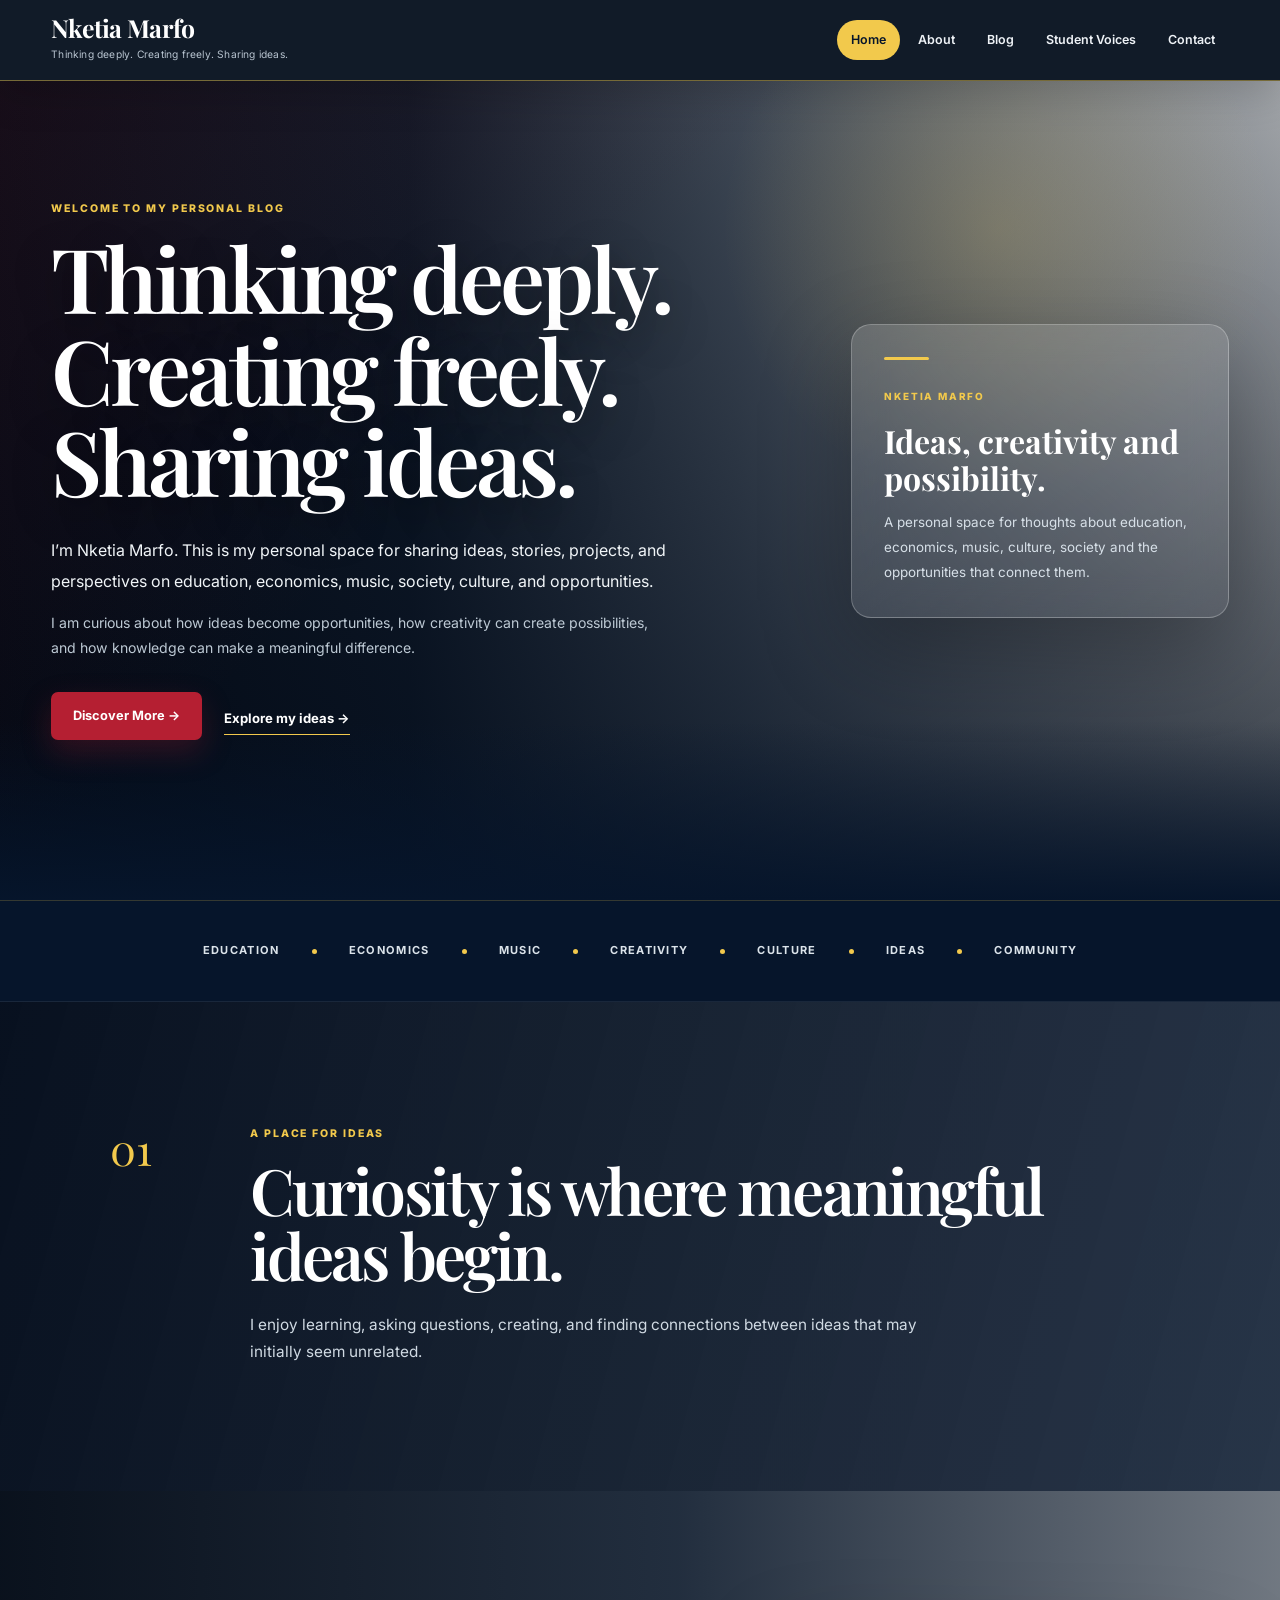
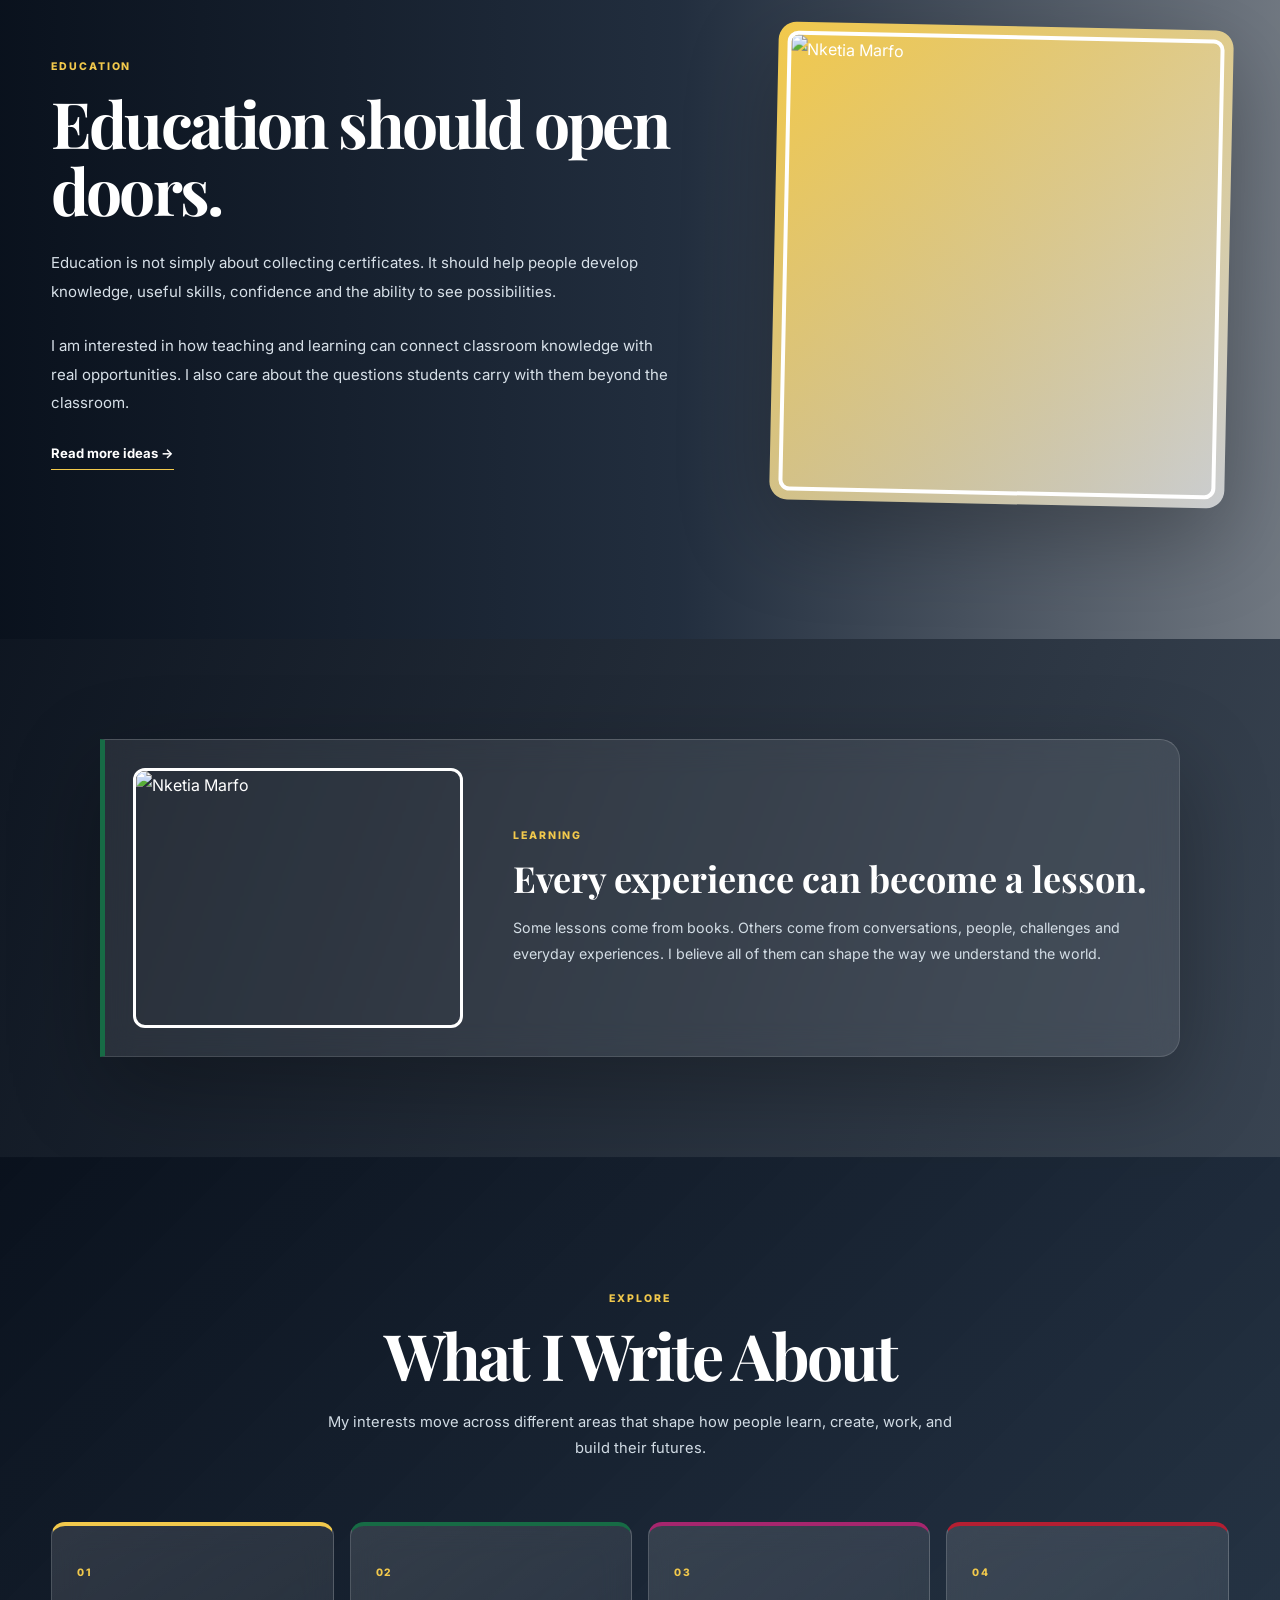
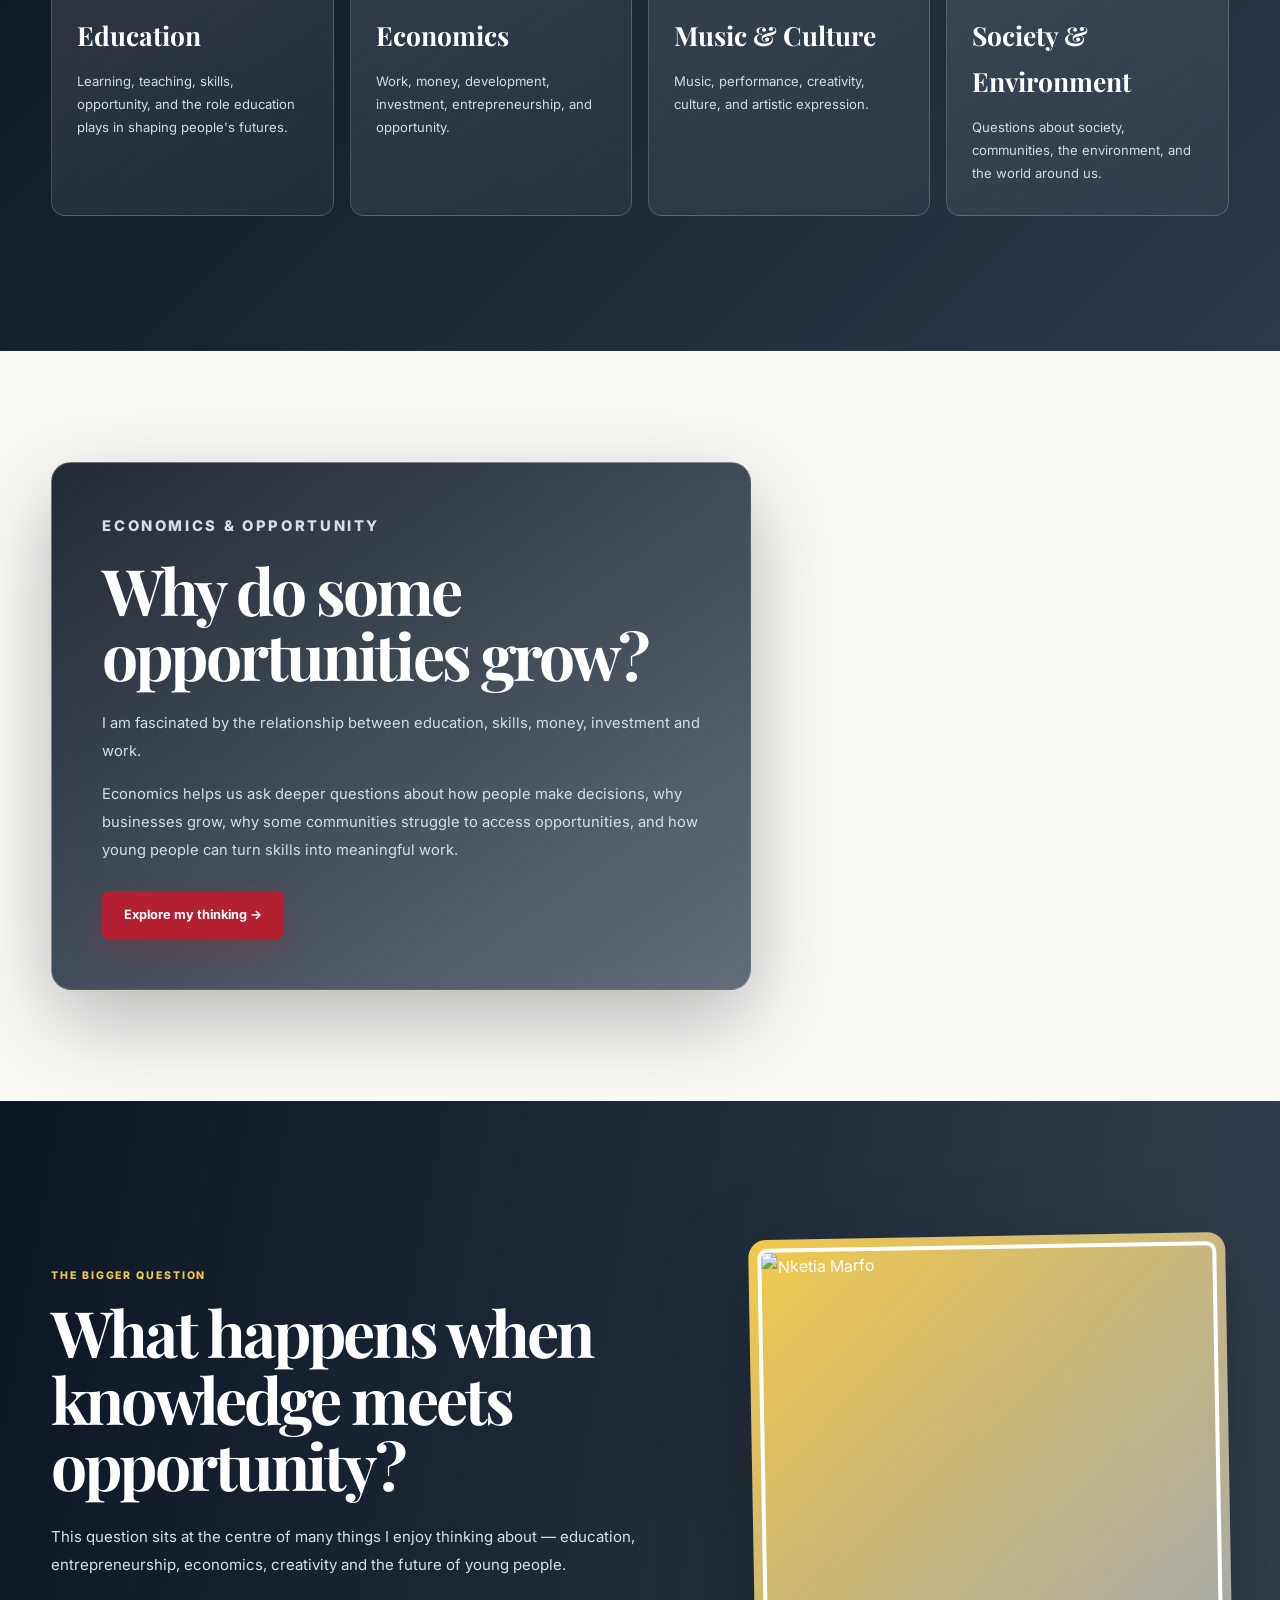
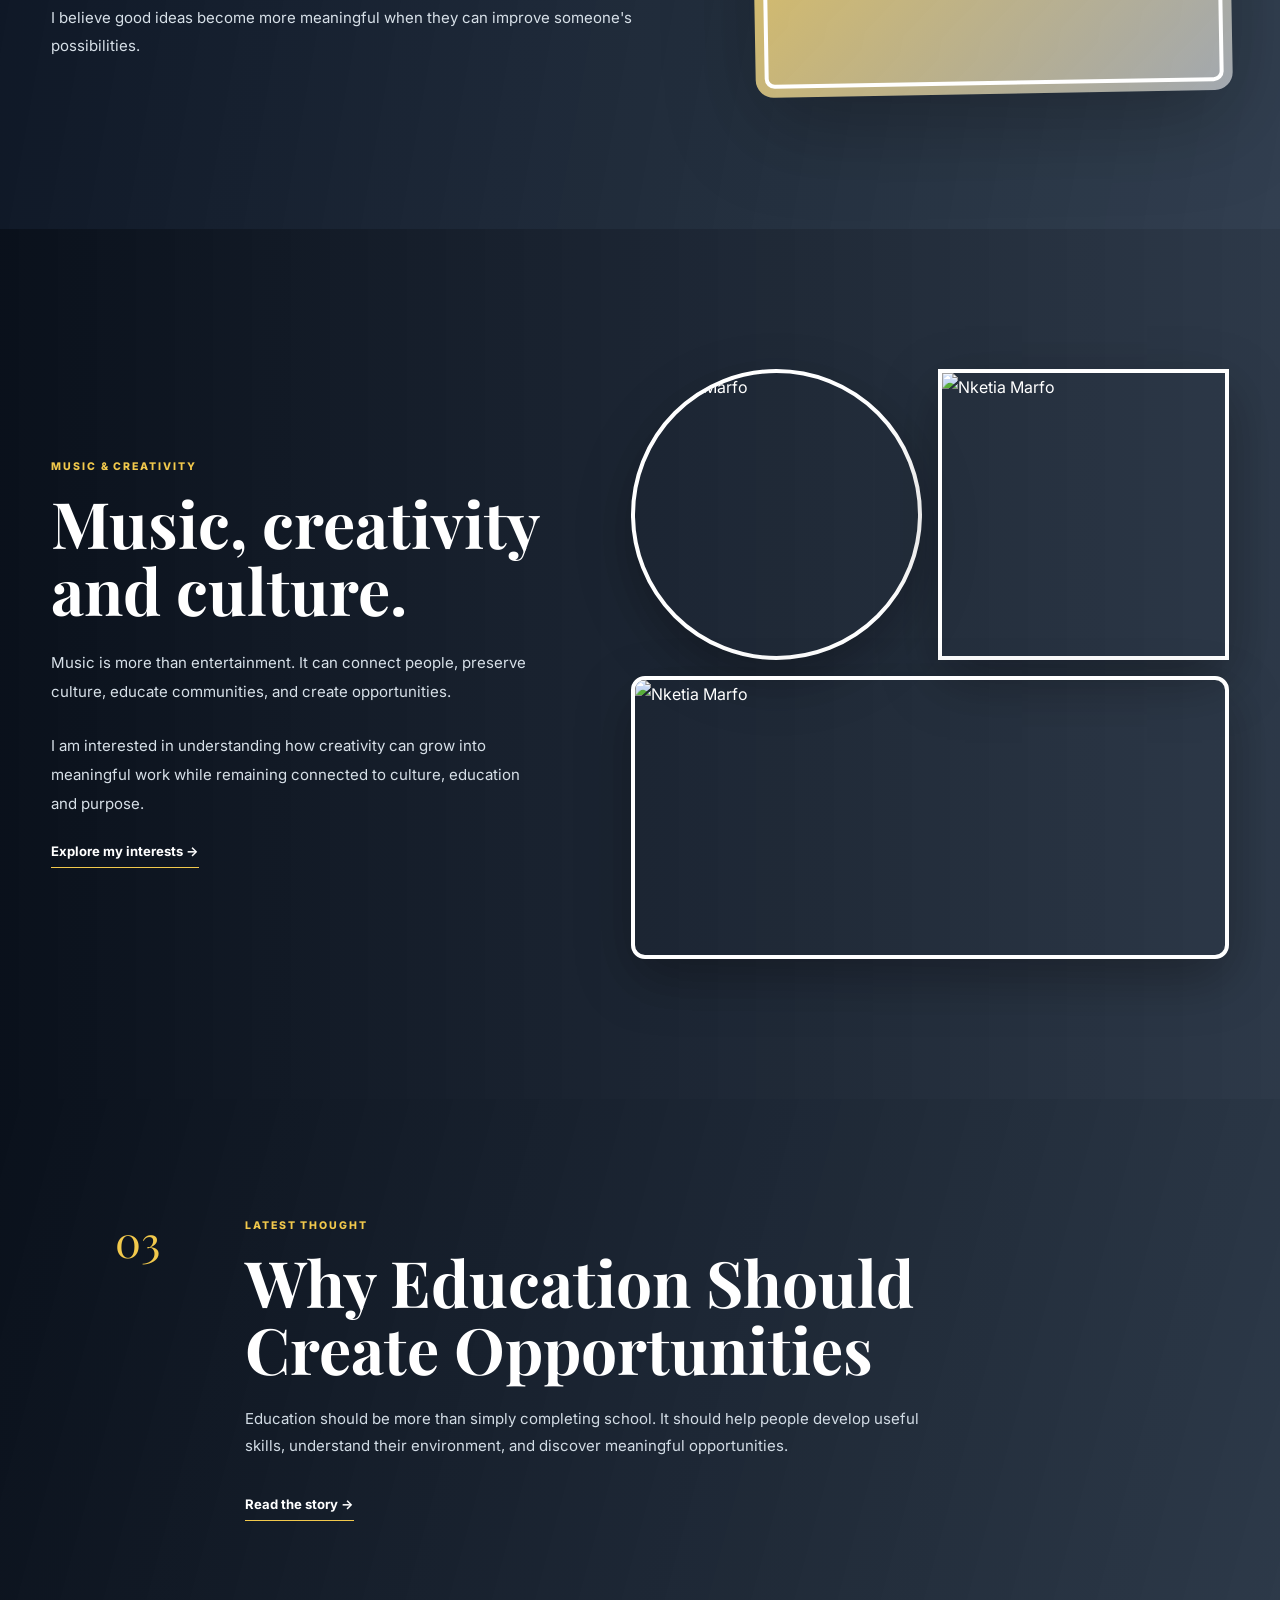
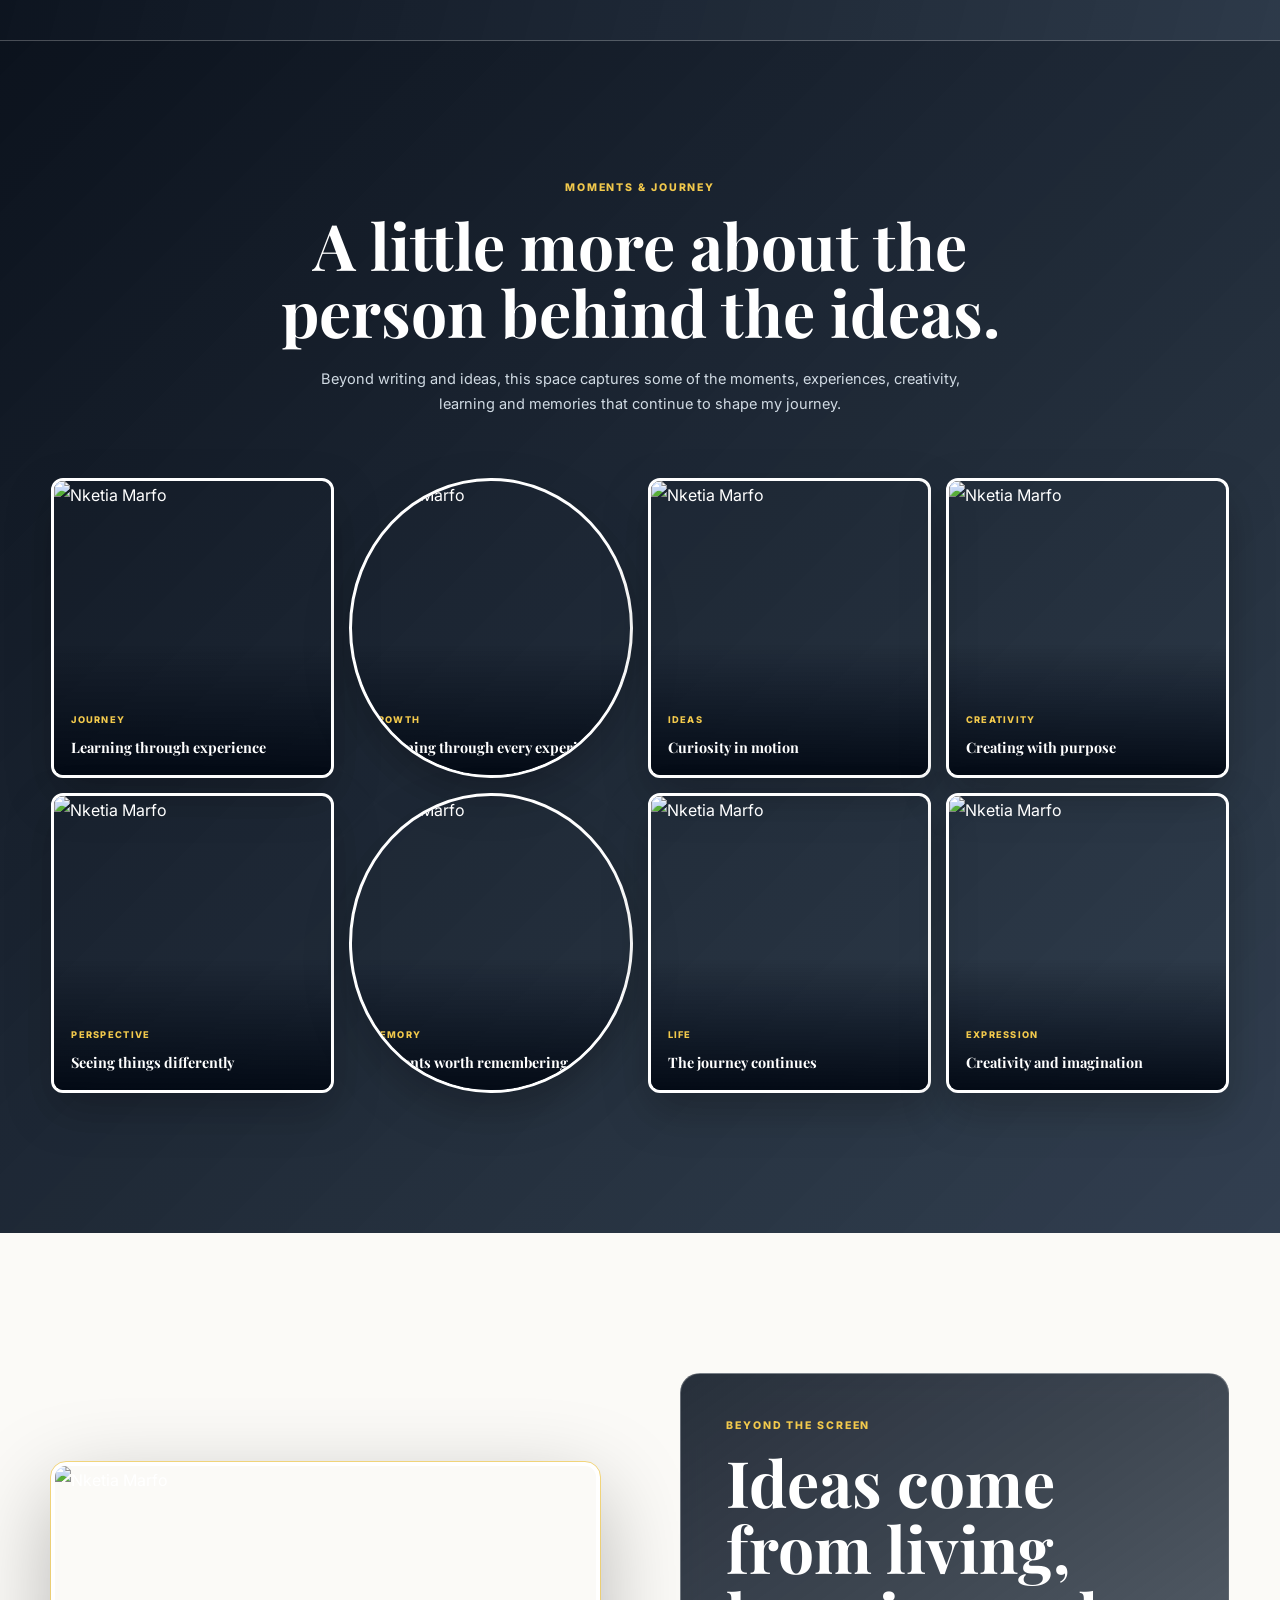
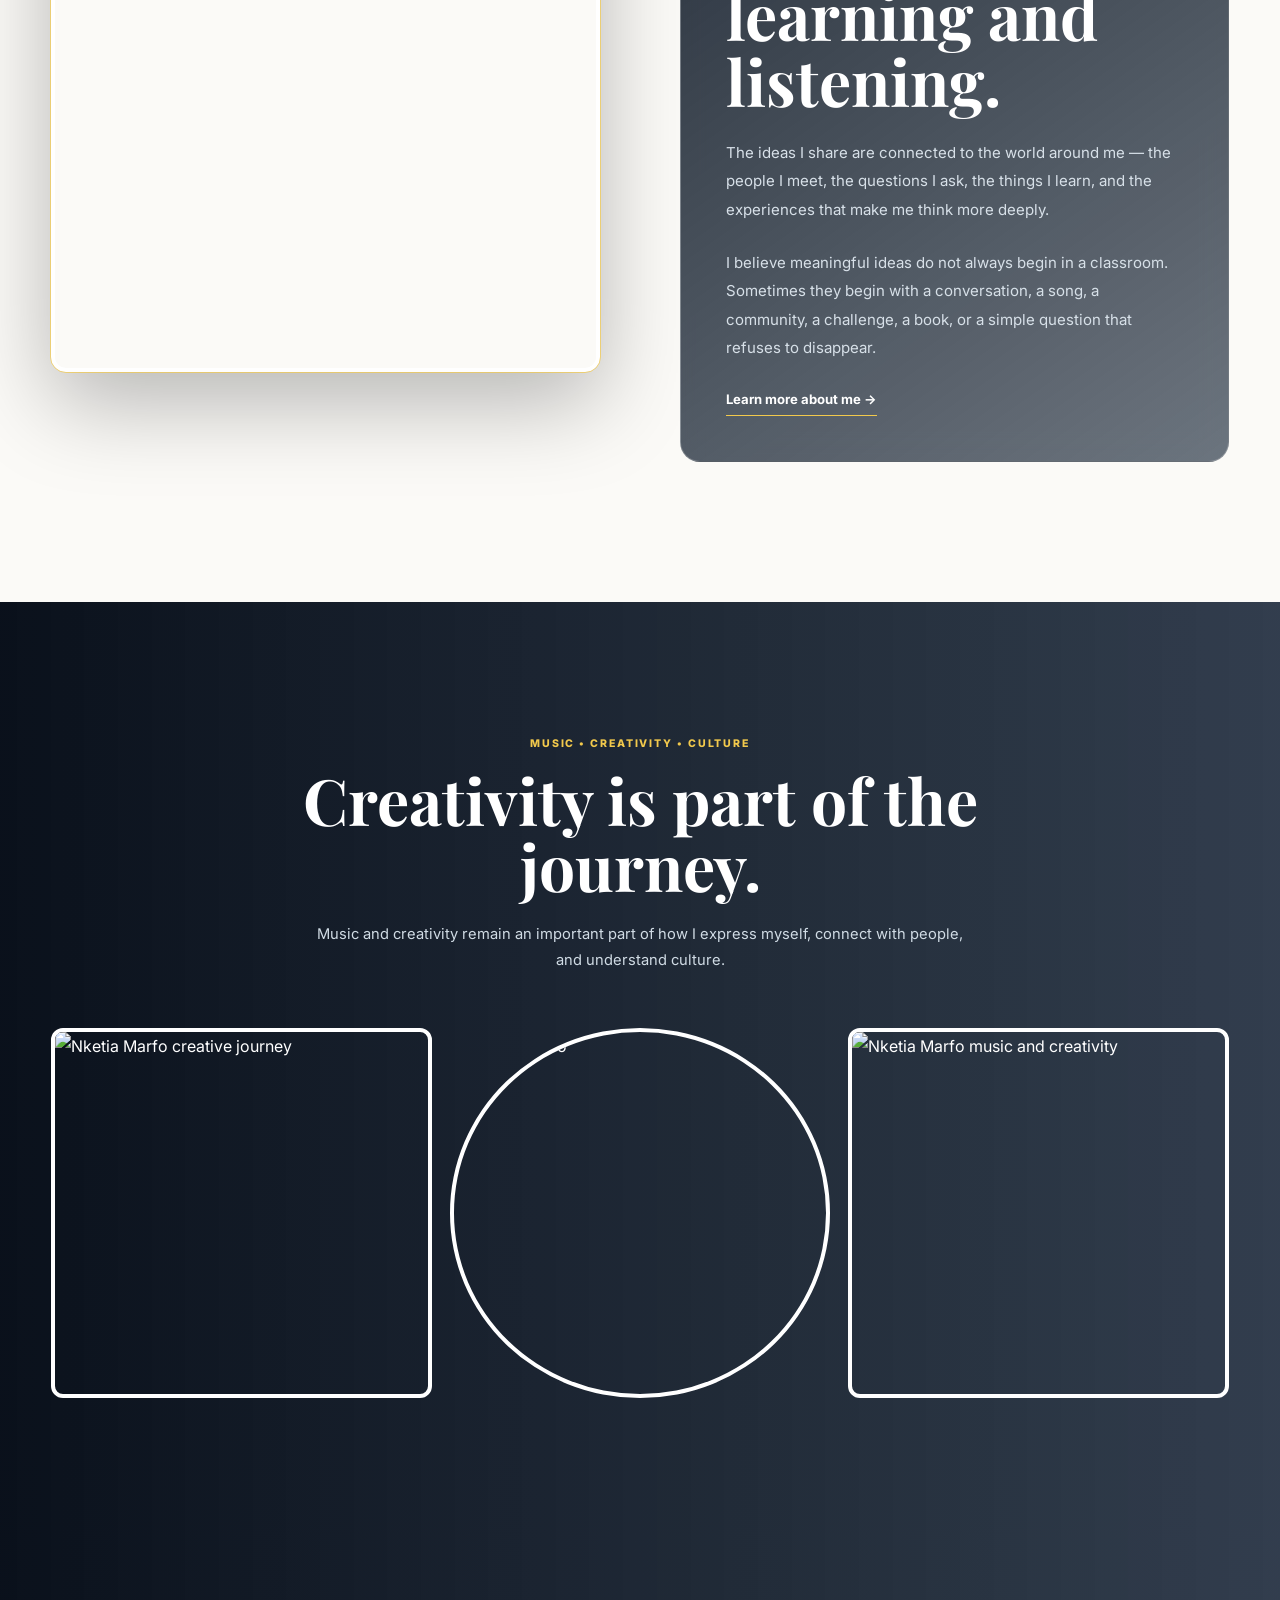
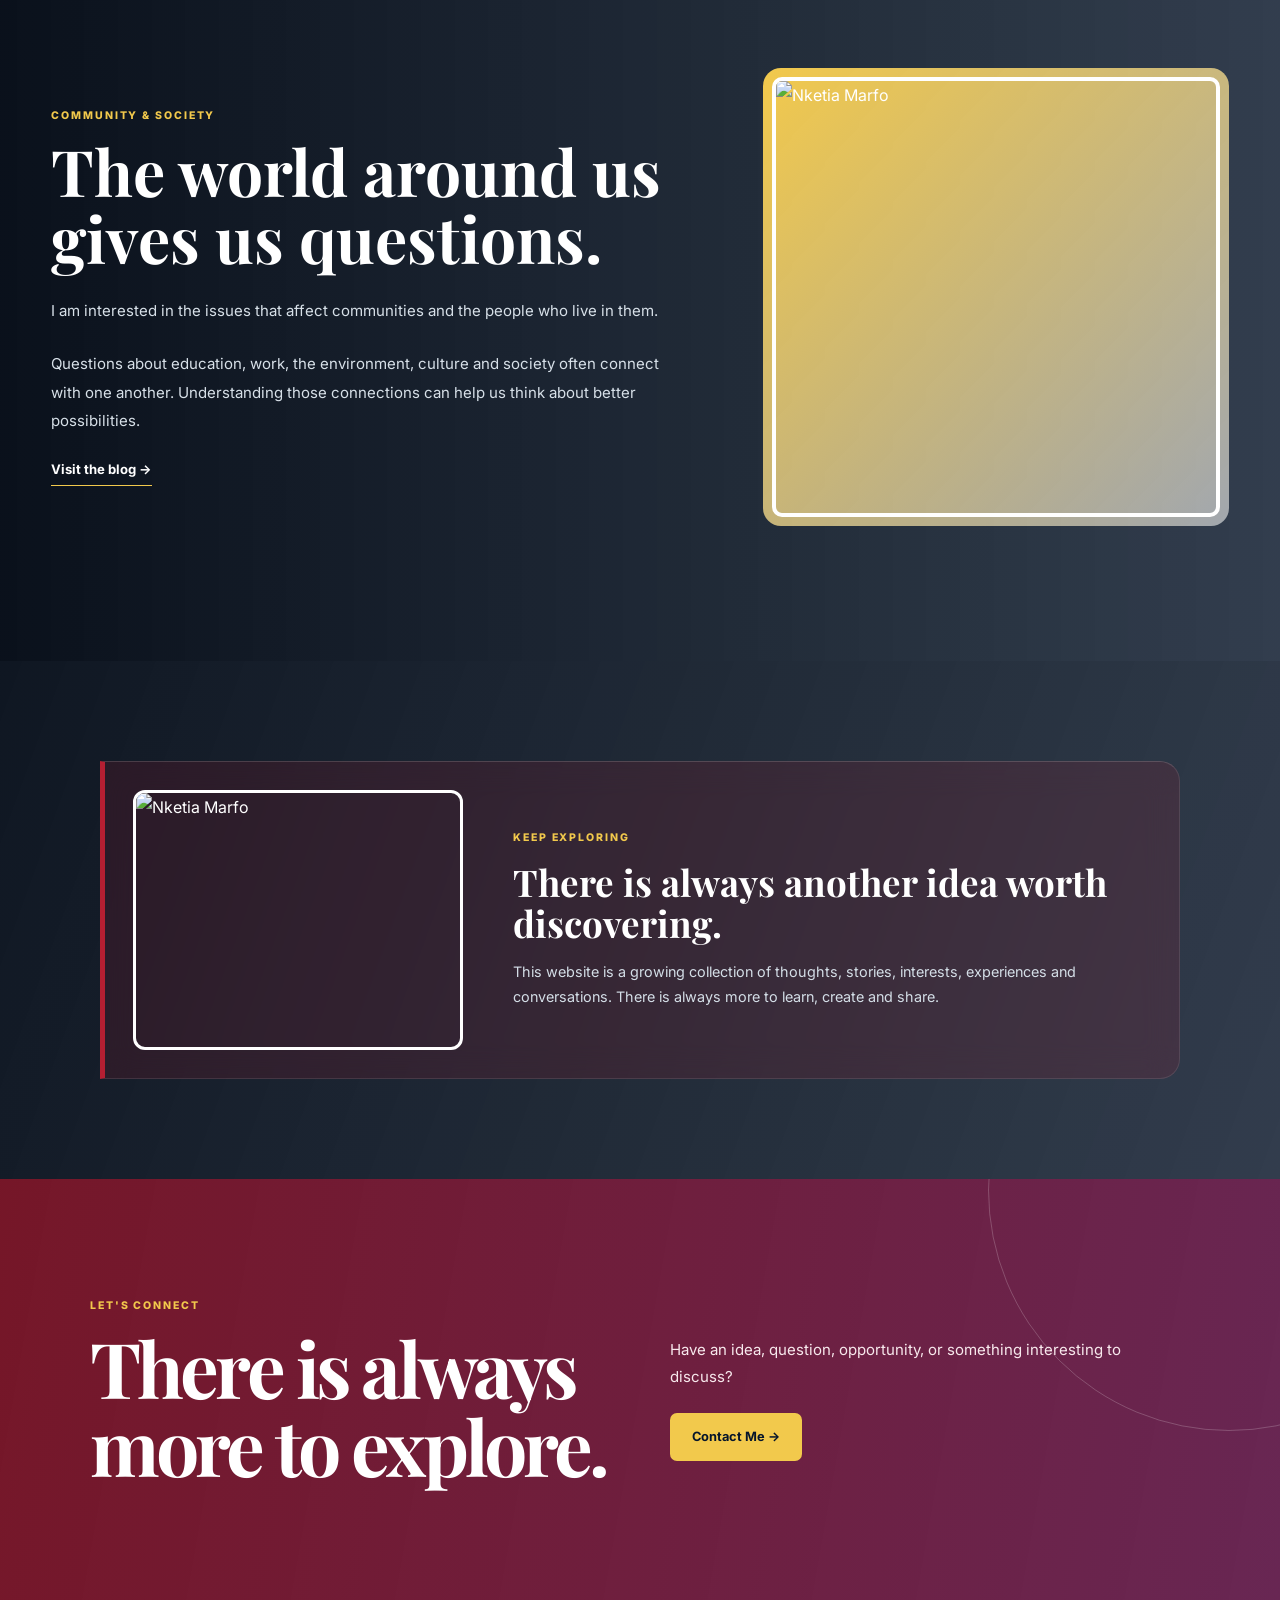
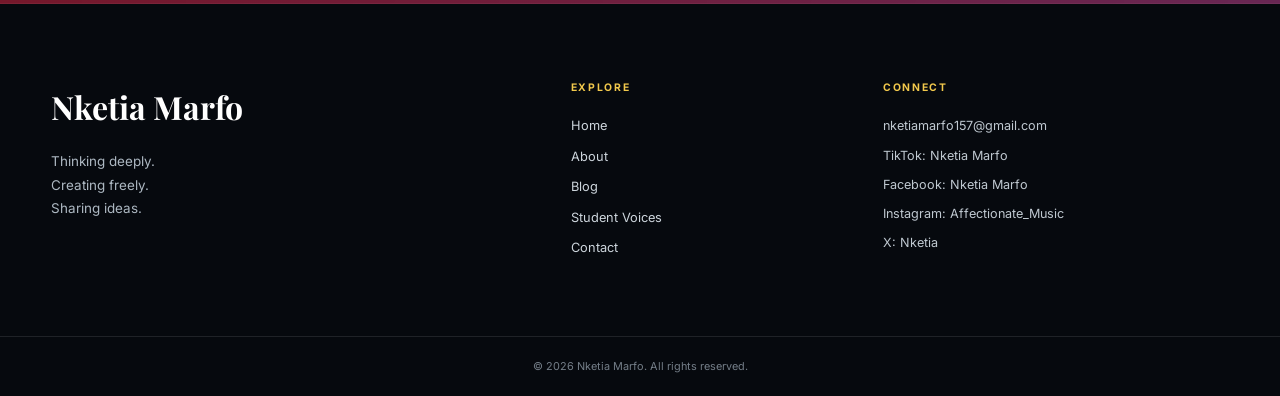
==== commit f88ef07b: "Create change" ====
--- a/index.html
+++ b/index.html
@@ -2,6 +2,7 @@
 <html lang="en">
 
 <head>
+
 <meta charset="UTF-8">
 <meta name="viewport" content="width=device-width, initial-scale=1.0">
 
@@ -16,67 +17,56 @@
 <link rel="preconnect" href="https://fonts.gstatic.com" crossorigin>
 
 <link
-href="https://fonts.googleapis.com/css2?family=Inter:wght@400;500;600;700;800&family=Playfair+Display:wght@500;600;700&display=swap"
+href="https://fonts.googleapis.com/css2?family=DM+Sans:wght@400;500;600;700&family=Inter:wght@400;500;600;700;800&family=Playfair+Display:wght@500;600;700&display=swap"
 rel="stylesheet"
 >
 
 <style>
 
 /* =========================================================
-   NKETIA MARFO
-   PREMIUM HOME PAGE
-   FULL PHOTOGRAPHIC BACKGROUND EDITION
+   NKETIA MARFO — PREMIUM EDITORIAL HOME
 ========================================================= */
 
-
-/* =========================================================
-   ROOT
-========================================================= */
-
 :root{
 
-    --navy:#06162D;
-    --navy-2:#081F3D;
-    --navy-3:#0D2B50;
-
-    --gold:#F2C94C;
-    --gold-light:#FFE58A;
-
-    --red:#B51F32;
-    --red-dark:#841426;
-
-    --green:#176B45;
-    --magenta:#A6266E;
-
-    --white:#FFFFFF;
-    --cream:#FFFDF8;
-    --soft:#F4F6F8;
-
-    --text:#172431;
-    --muted:#65727E;
-
-    --line:rgba(7,26,53,.12);
-
-    --glass:
-    rgba(4,16,34,.72);
-
-    --glass-light:
-    rgba(255,255,255,.12);
-
-    --max:1240px;
+    --navy:#06152b;
+    --navy-deep:#020b18;
+    --navy-soft:#0c2747;
+
+    --gold:#f2c94c;
+    --gold-light:#ffe79a;
+
+    --red:#b51f32;
+    --red-dark:#821426;
+
+    --green:#176b45;
+    --magenta:#a6266e;
+
+    --white:#fff;
+    --cream:#fbfaf7;
+
+    --text:#172331;
+    --muted:#66727e;
+
+    --line:rgba(255,255,255,.14);
+
+    --max:1280px;
+
+    --serif:
+        "Playfair Display",
+        Georgia,
+        serif;
 
     --sans:
-    "Inter",
-    "Segoe UI",
-    Roboto,
-    Arial,
-    sans-serif;
-
-    --serif:
-    "Playfair Display",
-    Georgia,
-    "Times New Roman",
-    serif;
+        "Inter",
+        "DM Sans",
+        "Segoe UI",
+        Arial,
+        sans-serif;
+
+    --shadow:
+        0 30px 90px rgba(0,0,0,.28);
+
 }
 
 
@@ -86,62 +76,54 @@
 
 :root{
 
-    --photo-old-1:
-    url("https://raw.githubusercontent.com/Nketia-Marfo/Nketia-Marfo/main/file_00000000f8a871f4bb452ab5ea523124.png");
-
-    --photo-old-2:
-    url("https://raw.githubusercontent.com/Nketia-Marfo/Nketia-Marfo/main/file_0000000099e471f48092d9c598859a2a.png");
-
-    --photo-old-3:
-    url("https://raw.githubusercontent.com/Nketia-Marfo/Nketia-Marfo/main/file_0000000037bc8210ba33c13682e0591b.png");
-
-    --photo-old-4:
-    url("https://raw.githubusercontent.com/Nketia-Marfo/Nketia-Marfo/main/IMG-20260124-WA0015.jpg");
-
-    --photo-old-5:
-    url("https://raw.githubusercontent.com/Nketia-Marfo/Nketia-Marfo/main/file_0000000095b471fdb0797eacb26bb28d.png");
-
-    --photo-old-6:
-    url("https://raw.githubusercontent.com/Nketia-Marfo/Nketia-Marfo/main/file_000000007ac471f4af129031a9ca9168.png");
-
-
-    /* NEW PHOTOS */
-
-    --photo-new-1:
-    url("https://raw.githubusercontent.com/Nketia-Marfo/Nketia-Marfo/main/file_0000000037bc8210ba33c13682e0591b.png");
-
-    --photo-new-2:
-    url("https://raw.githubusercontent.com/Nketia-Marfo/Nketia-Marfo/main/IMG_20260210_225842_806.jpg");
-
-    --photo-new-3:
-    url("https://raw.githubusercontent.com/Nketia-Marfo/Nketia-Marfo/main/IMG_20260210_225825_521.jpg");
-
-    --photo-new-4:
-    url("https://raw.githubusercontent.com/Nketia-Marfo/Nketia-Marfo/main/IMG-20260628-WA0080.jpg");
-
-    --photo-new-5:
-    url("https://raw.githubusercontent.com/Nketia-Marfo/Nketia-Marfo/main/IMG-20260614-WA0155.jpg");
-
-    --photo-new-6:
-    url("https://raw.githubusercontent.com/Nketia-Marfo/Nketia-Marfo/main/IMG-20260607-WA0126.jpg");
-
-    --photo-new-7:
-    url("https://raw.githubusercontent.com/Nketia-Marfo/Nketia-Marfo/main/IMG-20260328-WA0182.jpg");
-
-    --photo-new-8:
-    url("https://raw.githubusercontent.com/Nketia-Marfo/Nketia-Marfo/main/IMG_4250.jpg");
-
-    --photo-new-9:
-    url("https://raw.githubusercontent.com/Nketia-Marfo/Nketia-Marfo/main/_MG_3125-Copy.JPG");
-
-    --photo-new-10:
-    url("https://raw.githubusercontent.com/Nketia-Marfo/Nketia-Marfo/main/1744567769378.jpg");
-
-    --photo-new-11:
-    url("https://raw.githubusercontent.com/Nketia-Marfo/Nketia-Marfo/main/IMG_20260210_225833_813.jpg");
-
-    --photo-new-12:
-    url("https://raw.githubusercontent.com/Nketia-Marfo/Nketia-Marfo/main/1789335324322.jpg");
+    --photo-1:url(
+        "https://raw.githubusercontent.com/Nketia-Marfo/Nketia-Marfo/main/IMG_20260210_225842_806.jpg"
+    );
+
+    --photo-2:url(
+        "https://raw.githubusercontent.com/Nketia-Marfo/Nketia-Marfo/main/file_0000000037bc8210ba33c13682e0591b.png"
+    );
+
+    --photo-3:url(
+        "https://raw.githubusercontent.com/Nketia-Marfo/Nketia-Marfo/main/IMG_20260210_225825_521.jpg"
+    );
+
+    --photo-4:url(
+        "https://raw.githubusercontent.com/Nketia-Marfo/Nketia-Marfo/main/IMG-20260628-WA0080.jpg"
+    );
+
+    --photo-5:url(
+        "https://raw.githubusercontent.com/Nketia-Marfo/Nketia-Marfo/main/IMG-20260614-WA0155.jpg"
+    );
+
+    --photo-6:url(
+        "https://raw.githubusercontent.com/Nketia-Marfo/Nketia-Marfo/main/IMG-20260607-WA0126.jpg"
+    );
+
+    --photo-7:url(
+        "https://raw.githubusercontent.com/Nketia-Marfo/Nketia-Marfo/main/IMG-20260328-WA0182.jpg"
+    );
+
+    --photo-8:url(
+        "https://raw.githubusercontent.com/Nketia-Marfo/Nketia-Marfo/main/IMG_4250.jpg"
+    );
+
+    --photo-9:url(
+        "https://raw.githubusercontent.com/Nketia-Marfo/Nketia-Marfo/main/_MG_3125-Copy.JPG"
+    );
+
+    --photo-10:url(
+        "https://raw.githubusercontent.com/Nketia-Marfo/Nketia-Marfo/main/1744567769378.jpg"
+    );
+
+    --photo-11:url(
+        "https://raw.githubusercontent.com/Nketia-Marfo/Nketia-Marfo/main/IMG_20260210_225833_813.jpg"
+    );
+
+    --photo-12:url(
+        "https://raw.githubusercontent.com/Nketia-Marfo/Nketia-Marfo/main/1789335324322.jpg"
+    );
+
 }
 
 
@@ -158,12 +140,17 @@
 }
 
 body{
+
     margin:0;
+
     background:var(--cream);
+
     color:var(--text);
+
     font-family:var(--sans);
-    font-size:16px;
-    line-height:1.7;
+
+    line-height:1.75;
+
     overflow-x:hidden;
 }
 
@@ -174,6 +161,7 @@
 
 a{
     text-decoration:none;
+    color:inherit;
 }
 
 button,
@@ -183,21 +171,13 @@
 
 
 /* =========================================================
-   GLOBAL
+   GLOBAL CONTAINERS
 ========================================================= */
 
-.header-content,
-.hero-inner,
-.editorial-section-inner,
-.writing-photo,
-.opportunity-inner,
-.latter-section,
-.featured-section,
-.photo-story-grid,
-.creative-section,
-.footer-content{
+.container{
 
     width:min(var(--max),92%);
+
     margin:auto;
 }
 
@@ -209,202 +189,238 @@
 .site-header{
 
     position:sticky;
+
     top:0;
-    z-index:1000;
+
+    z-index:9999;
 
     background:
-    linear-gradient(
-        90deg,
-        rgba(3,14,29,.98),
-        rgba(6,23,45,.97),
-        rgba(8,29,54,.96)
-    );
+        rgba(3,13,27,.94);
+
+    border-bottom:
+        1px solid rgba(242,201,76,.45);
+
+    backdrop-filter:blur(20px);
+
+    -webkit-backdrop-filter:blur(20px);
+
+    box-shadow:
+        0 12px 40px rgba(0,0,0,.18);
+}
+
+.header-inner{
+
+    width:min(var(--max),92%);
+
+    min-height:80px;
+
+    margin:auto;
+
+    display:flex;
+
+    align-items:center;
+
+    justify-content:space-between;
+
+    gap:35px;
+}
+
+.brand{
+
+    display:flex;
+
+    flex-direction:column;
+
+    flex-shrink:0;
+}
+
+.brand-name{
 
     color:white;
 
-    border-bottom:
-    1px solid rgba(242,201,76,.65);
+    font-family:var(--serif);
+
+    font-size:1.55rem;
+
+    font-weight:700;
+
+    line-height:1;
+
+    letter-spacing:-.03em;
+}
+
+.brand-tagline{
+
+    margin-top:6px;
+
+    color:#b8c4d0;
+
+    font-size:.64rem;
+
+    letter-spacing:.02em;
+}
+
+.main-nav{
+
+    display:flex;
+
+    align-items:center;
+
+    gap:4px;
+}
+
+.nav-link{
+
+    padding:9px 14px;
+
+    border-radius:999px;
+
+    color:#eef2f6;
+
+    font-size:.78rem;
+
+    font-weight:600;
+
+    transition:.25s ease;
+}
+
+.nav-link:hover{
+
+    background:rgba(181,31,50,.85);
+
+    transform:translateY(-1px);
+}
+
+.nav-link.active{
+
+    background:var(--gold);
+
+    color:var(--navy);
+}
+
+
+/* =========================================================
+   COMMON TYPOGRAPHY
+========================================================= */
+
+.eyebrow{
+
+    margin:0 0 15px;
+
+    color:var(--gold);
+
+    font-size:.66rem;
+
+    font-weight:800;
+
+    letter-spacing:.18em;
+
+    text-transform:uppercase;
+
+    line-height:1.4;
+}
+
+.display-title{
+
+    margin:0;
+
+    font-family:var(--serif);
+
+    font-weight:600;
+
+    letter-spacing:-.045em;
+
+    line-height:1.02;
+}
+
+.body-copy{
+
+    color:#d7e0e8;
+
+    font-size:.94rem;
+
+    line-height:1.9;
+}
+
+.button{
+
+    display:inline-flex;
+
+    align-items:center;
+
+    justify-content:center;
+
+    min-height:48px;
+
+    padding:12px 22px;
+
+    border-radius:7px;
+
+    background:var(--red);
+
+    color:white;
+
+    font-size:.8rem;
+
+    font-weight:700;
 
     box-shadow:
-    0 8px 35px rgba(0,0,0,.22);
-
-    backdrop-filter:blur(18px);
-    -webkit-backdrop-filter:blur(18px);
-}
-
-.header-content{
-
-    min-height:78px;
-
-    display:flex;
+        0 12px 30px rgba(181,31,50,.25);
+
+    transition:.25s ease;
+}
+
+.button:hover{
+
+    background:var(--green);
+
+    transform:translateY(-3px);
+}
+
+.editorial-link{
+
+    display:inline-flex;
+
     align-items:center;
-    justify-content:space-between;
-
-    gap:30px;
-}
-
-.brand-block{
-    flex-shrink:0;
-}
-
-.site-name{
-
-    display:block;
+
+    gap:8px;
+
+    margin-top:10px;
 
     color:white;
 
-    font-family:var(--serif);
-
-    font-size:1.55rem;
+    font-size:.82rem;
+
     font-weight:700;
 
-    letter-spacing:-.025em;
+    border-bottom:1px solid var(--gold);
+
+    padding-bottom:4px;
 
     transition:.25s ease;
 }
 
-.site-name:hover{
+.editorial-link:hover{
+
     color:var(--gold);
-}
-
-.brand-block p{
-
-    margin:2px 0 0;
-
-    color:#C9D4DF;
-
-    font-size:.69rem;
-    line-height:1.4;
-}
-
-.main-nav{
-
-    display:flex;
-    align-items:center;
-    justify-content:flex-end;
-
-    flex-wrap:wrap;
-    gap:5px;
-}
-
-.nav-link{
-
-    color:#F5F7FA;
-
-    padding:8px 13px;
-
-    border-radius:999px;
-
-    font-size:.79rem;
-    font-weight:600;
-
-    transition:.25s ease;
-}
-
-.nav-link:hover{
-
-    background:rgba(181,31,50,.88);
-
-    transform:translateY(-1px);
-}
-
-.nav-link.active{
-
-    background:var(--gold);
-
-    color:var(--navy);
-}
-
-
-/* =========================================================
-   LABELS
-========================================================= */
-
-.small-heading{
-
-    margin:0 0 12px;
-
-    color:var(--red);
-
-    font-size:.67rem;
-    font-weight:800;
-
-    letter-spacing:.17em;
-
-    line-height:1.4;
-}
-
-
-/* =========================================================
-   BUTTON
-========================================================= */
-
-.button{
-
-    display:inline-flex;
-
-    align-items:center;
-    justify-content:center;
-
-    min-height:46px;
-
-    padding:11px 21px;
-
-    background:var(--red);
-
-    color:white;
-
-    border-radius:8px;
-
-    font-size:.84rem;
-    font-weight:700;
-
-    box-shadow:
-    0 10px 28px rgba(181,31,50,.24);
-
-    transition:.25s ease;
-}
-
-.button:hover{
-
-    background:var(--green);
-
-    transform:translateY(-3px);
-}
-
-.text-link{
-
-    display:inline-block;
-
-    color:var(--navy);
-
-    font-size:.86rem;
-    font-weight:800;
-
-    border-bottom:2px solid var(--gold);
-
-    padding-bottom:2px;
-
-    transition:.2s ease;
-}
-
-.text-link:hover{
-    color:var(--magenta);
+
+    gap:12px;
 }
 
 
 /* =========================================================
    HERO
-   NEW PHOTO 1
 ========================================================= */
 
-.hero-section{
+.hero{
 
     position:relative;
 
-    min-height:790px;
+    min-height:
+        calc(100vh - 80px);
 
     display:flex;
+
     align-items:center;
 
     overflow:hidden;
@@ -413,322 +429,365 @@
 
     background-image:
 
-    linear-gradient(
-        90deg,
-        rgba(2,9,21,.97) 0%,
-        rgba(3,13,28,.91) 30%,
-        rgba(4,17,35,.73) 58%,
-        rgba(5,20,40,.44) 100%
-    ),
-
-    linear-gradient(
-        180deg,
-        rgba(4,17,35,.18),
-        rgba(3,12,27,.82)
-    ),
-
-    var(--photo-new-2);
+        linear-gradient(
+            90deg,
+            rgba(2,8,19,.98) 0%,
+            rgba(3,13,28,.94) 32%,
+            rgba(4,17,35,.73) 58%,
+            rgba(4,17,35,.28) 100%
+        ),
+
+        linear-gradient(
+            180deg,
+            rgba(2,9,20,.05),
+            rgba(2,9,20,.75)
+        ),
+
+        var(--photo-1);
 
     background-size:cover;
+
     background-position:center;
+
     background-attachment:fixed;
 }
 
-.hero-section::before{
+.hero::before{
 
     content:"";
 
     position:absolute;
+
     inset:0;
 
     background:
 
-    radial-gradient(
-        circle at 82% 20%,
-        rgba(242,201,76,.20),
-        transparent 23%
-    ),
-
-    radial-gradient(
-        circle at 15% 80%,
-        rgba(181,31,50,.20),
-        transparent 28%
-    );
-
-    pointer-events:none;
-}
-
-.hero-section::after{
+        radial-gradient(
+            circle at 78% 18%,
+            rgba(242,201,76,.18),
+            transparent 23%
+        ),
+
+        linear-gradient(
+            135deg,
+            rgba(181,31,50,.10),
+            transparent 40%
+        );
+}
+
+.hero::after{
 
     content:"";
 
     position:absolute;
 
     left:0;
+
     right:0;
+
     bottom:0;
 
-    height:220px;
+    height:180px;
 
     background:
-    linear-gradient(
-        to bottom,
-        transparent,
-        rgba(6,22,43,1)
-    );
-
-    pointer-events:none;
+        linear-gradient(
+            to bottom,
+            transparent,
+            var(--navy)
+        );
 }
 
 .hero-inner{
 
     position:relative;
+
     z-index:2;
 
+    width:min(var(--max),92%);
+
+    margin:auto;
+
     display:grid;
 
     grid-template-columns:
-    minmax(0,1.04fr)
-    minmax(330px,.72fr);
-
-    gap:70px;
+        minmax(0,1.05fr)
+        minmax(300px,.55fr);
 
     align-items:center;
 
-    padding:100px 0 145px;
-}
-
-.hero-text{
-    max-width:700px;
-}
-
-.hero-text .small-heading{
+    gap:80px;
+
+    padding:120px 0 160px;
+}
+
+.hero-content{
+
+    max-width:760px;
+}
+
+.hero-title{
+
+    font-size:
+        clamp(3.4rem,7vw,6.9rem);
+
+    text-shadow:
+        0 15px 45px rgba(0,0,0,.45);
+}
+
+.hero-description{
+
+    max-width:690px;
+
+    margin:30px 0 0;
+
+    color:#f1f5f8;
+
+    font-size:1rem;
+
+    line-height:1.9;
+}
+
+.hero-subdescription{
+
+    max-width:620px;
+
+    margin:15px 0 0;
+
+    color:#bdc9d4;
+
+    font-size:.88rem;
+}
+
+.hero-actions{
+
+    display:flex;
+
+    align-items:center;
+
+    flex-wrap:wrap;
+
+    gap:22px;
+
+    margin-top:32px;
+}
+
+.hero-note{
+
+    position:relative;
+
+    padding:32px;
+
+    border-radius:20px;
+
+    background:
+        linear-gradient(
+            145deg,
+            rgba(255,255,255,.15),
+            rgba(255,255,255,.045)
+        );
+
+    border:
+        1px solid rgba(255,255,255,.25);
+
+    backdrop-filter:blur(18px);
+
+    -webkit-backdrop-filter:blur(18px);
+
+    box-shadow:var(--shadow);
+}
+
+.hero-note::before{
+
+    content:"";
+
+    display:block;
+
+    width:45px;
+
+    height:3px;
+
+    margin-bottom:20px;
+
+    background:var(--gold);
+
+    border-radius:20px;
+}
+
+.hero-note-label{
+
     color:var(--gold);
-}
-
-.hero-text h1{
+
+    font-size:.62rem;
+
+    font-weight:800;
+
+    letter-spacing:.18em;
+}
+
+.hero-note h2{
+
+    margin:15px 0 13px;
+
+    color:white;
+
+    font-family:var(--serif);
+
+    font-size:2rem;
+
+    line-height:1.15;
+}
+
+.hero-note p{
 
     margin:0;
 
+    color:#d7e0e8;
+
+    font-size:.84rem;
+
+    line-height:1.85;
+}
+
+
+/* =========================================================
+   TRANSITION STRIP
+========================================================= */
+
+.identity-strip{
+
+    position:relative;
+
+    z-index:5;
+
+    margin-top:-1px;
+
+    background:var(--navy);
+
     color:white;
 
-    font-family:var(--serif);
-
-    font-size:clamp(3.2rem,6vw,6rem);
-
-    line-height:1;
-
-    letter-spacing:-.055em;
-
-    font-weight:600;
-
-    text-shadow:
-    0 8px 35px rgba(0,0,0,.5);
-}
-
-.hero-text .lead-text{
-
-    max-width:650px;
-
-    margin:28px 0 14px;
-
-    color:#F5F8FB;
-
-    font-size:1.04rem;
-    line-height:1.8;
-}
-
-.hero-text > p:not(.small-heading):not(.lead-text){
-
-    max-width:610px;
-
-    margin:0;
-
-    color:#D8E1E9;
-
-    font-size:.92rem;
-}
-
-.hero-actions{
-
-    margin-top:30px;
+    border-top:
+        1px solid rgba(242,201,76,.2);
+
+    border-bottom:
+        1px solid rgba(255,255,255,.08);
+}
+
+.identity-inner{
+
+    width:min(1100px,88%);
+
+    min-height:100px;
+
+    margin:auto;
 
     display:flex;
+
     align-items:center;
 
+    justify-content:center;
+
     flex-wrap:wrap;
-    gap:20px;
-}
-
-.hero-actions .text-link{
-    color:white;
-}
-
-.hero-side-card{
-
-    padding:34px;
-
-    border:
-    1px solid rgba(255,255,255,.28);
-
-    border-radius:20px;
-
-    background:
-    linear-gradient(
-        145deg,
-        rgba(255,255,255,.16),
-        rgba(255,255,255,.045)
-    );
-
-    backdrop-filter:blur(17px);
-    -webkit-backdrop-filter:blur(17px);
-
-    box-shadow:
-    0 30px 90px rgba(0,0,0,.4);
-}
-
-.hero-side-card::before{
-
-    content:"";
-
-    display:block;
-
-    width:48px;
-    height:3px;
-
-    margin-bottom:20px;
+
+    gap:18px 32px;
+
+    text-align:center;
+}
+
+.identity-inner span{
+
+    color:#dbe3ea;
+
+    font-size:.69rem;
+
+    font-weight:700;
+
+    letter-spacing:.12em;
+
+    text-transform:uppercase;
+}
+
+.identity-inner i{
+
+    width:5px;
+
+    height:5px;
+
+    border-radius:50%;
 
     background:var(--gold);
-
-    border-radius:10px;
-}
-
-.hero-side-card .mini-label{
-
-    color:var(--gold);
-
-    font-size:.64rem;
-    font-weight:800;
-    letter-spacing:.16em;
-}
-
-.hero-side-card h3{
-
-    margin:14px 0 12px;
-
-    color:white;
-
-    font-family:var(--serif);
-
-    font-size:2rem;
-
-    line-height:1.1;
-}
-
-.hero-side-card p{
-
-    margin:0;
-
-    color:#E0E7ED;
-
-    font-size:.86rem;
-    line-height:1.8;
 }
 
 
 /* =========================================================
    STATEMENT
-   NEW PHOTO 3
 ========================================================= */
 
-.statement-section{
+.statement{
 
     position:relative;
 
-    padding:100px 7%;
+    overflow:hidden;
+
+    padding:125px 0;
 
     color:white;
 
-    overflow:hidden;
-
-    background-image:
-
-    linear-gradient(
-        90deg,
-        rgba(3,13,29,.96),
-        rgba(5,20,42,.83)
-    ),
-
-    var(--photo-new-3);
+    background:
+
+        linear-gradient(
+            105deg,
+            rgba(3,12,27,.98),
+            rgba(5,21,43,.86)
+        ),
+
+        var(--photo-3);
 
     background-size:cover;
+
     background-position:center;
 }
 
-.statement-section::before{
-
-    content:"";
-
-    position:absolute;
-    inset:0;
-
-    background:
-    radial-gradient(
-        circle at 85% 20%,
-        rgba(242,201,76,.20),
-        transparent 26%
-    );
-
-    pointer-events:none;
-}
-
 .statement-inner{
 
-    position:relative;
-    z-index:2;
-
-    width:min(1050px,100%);
+    width:min(1060px,88%);
 
     margin:auto;
 
     display:grid;
 
-    grid-template-columns:90px 1fr;
-
-    gap:35px;
-}
-
-.statement-number{
+    grid-template-columns:100px 1fr;
+
+    gap:40px;
+
+    align-items:start;
+}
+
+.section-number{
 
     color:var(--gold);
 
     font-family:var(--serif);
 
-    font-size:2.8rem;
-}
-
-.statement-content .small-heading{
-    color:var(--gold);
-}
-
-.statement-content h2{
-
-    margin:0 0 20px;
-
-    font-family:var(--serif);
-
-    font-size:clamp(2.1rem,4vw,3.8rem);
-
-    line-height:1.08;
-}
-
-.statement-content p:last-child{
+    font-size:2.7rem;
+
+    line-height:1;
+}
+
+.statement-title{
+
+    max-width:850px;
+
+    font-size:
+        clamp(2.5rem,5vw,4.6rem);
+}
+
+.statement-copy{
 
     max-width:700px;
 
-    margin:0;
-
-    color:#D3DDE7;
+    margin:25px 0 0;
+
+    color:#d0dae3;
 
     font-size:.96rem;
 }
@@ -736,1508 +795,1405 @@
 
 /* =========================================================
    EDUCATION
-   NEW PHOTO 4
 ========================================================= */
 
-.editorial-section{
+.education{
 
     position:relative;
 
-    padding:110px 0;
+    overflow:hidden;
+
+    padding:135px 0;
 
     color:white;
 
-    overflow:hidden;
-
-    background-image:
-
-    linear-gradient(
-        90deg,
-        rgba(3,12,26,.95),
-        rgba(4,17,35,.86) 55%,
-        rgba(5,20,40,.66)
-    ),
-
-    var(--photo-new-4);
+    background:
+
+        linear-gradient(
+            90deg,
+            rgba(2,10,22,.97),
+            rgba(4,18,37,.88) 53%,
+            rgba(4,18,37,.56)
+        ),
+
+        var(--photo-4);
 
     background-size:cover;
+
     background-position:center;
 }
 
-.editorial-section::after{
-
-    content:"";
-
-    position:absolute;
-    inset:0;
+.education-grid{
+
+    width:min(var(--max),92%);
+
+    margin:auto;
+
+    display:grid;
+
+    grid-template-columns:
+        minmax(0,1fr)
+        minmax(360px,.72fr);
+
+    gap:90px;
+
+    align-items:center;
+}
+
+.education-copy{
+
+    max-width:650px;
+}
+
+.section-title{
+
+    margin:0;
+
+    color:white;
+
+    font-family:var(--serif);
+
+    font-size:
+        clamp(2.7rem,5vw,4.7rem);
+
+    line-height:1.04;
+
+    letter-spacing:-.045em;
+}
+
+.education-copy .body-copy{
+
+    margin:26px 0 14px;
+
+    max-width:650px;
+}
+
+.education-image{
+
+    position:relative;
+
+    padding:9px;
 
     background:
-    radial-gradient(
-        circle at 85% 20%,
-        rgba(242,201,76,.16),
-        transparent 25%
-    );
-
-    pointer-events:none;
-}
-
-.editorial-grid{
+        linear-gradient(
+            135deg,
+            var(--gold),
+            rgba(255,255,255,.65)
+        );
+
+    border-radius:18px;
+
+    box-shadow:var(--shadow);
+
+    transform:rotate(1.2deg);
+}
+
+.education-image img{
+
+    width:100%;
+
+    height:460px;
+
+    object-fit:cover;
+
+    border:4px solid white;
+
+    border-radius:11px;
+}
+
+
+/* =========================================================
+   LEARNING FEATURE
+========================================================= */
+
+.learning{
 
     position:relative;
-    z-index:2;
+
+    padding:100px 0;
+
+    color:white;
+
+    background:
+
+        linear-gradient(
+            110deg,
+            rgba(2,10,22,.95),
+            rgba(4,18,36,.79)
+        ),
+
+        var(--photo-5);
+
+    background-size:cover;
+
+    background-position:center;
+}
+
+.learning-card{
+
+    width:min(1080px,92%);
+
+    margin:auto;
 
     display:grid;
 
-    grid-template-columns:
-    minmax(0,1fr)
-    minmax(0,1fr);
-
-    gap:70px;
+    grid-template-columns:330px 1fr;
 
     align-items:center;
-}
-
-.editorial-text{
-    max-width:610px;
-}
-
-.editorial-text .small-heading{
-    color:var(--gold);
-}
-
-.editorial-text h2{
-
-    margin:8px 0 20px;
-
-    color:white;
+
+    gap:50px;
+
+    padding:28px;
+
+    border-left:
+        5px solid var(--green);
+
+    border-radius:0 20px 20px 0;
+
+    background:
+        rgba(255,255,255,.085);
+
+    border-top:
+        1px solid rgba(255,255,255,.18);
+
+    border-right:
+        1px solid rgba(255,255,255,.12);
+
+    border-bottom:
+        1px solid rgba(255,255,255,.12);
+
+    backdrop-filter:blur(16px);
+
+    -webkit-backdrop-filter:blur(16px);
+
+    box-shadow:var(--shadow);
+}
+
+.learning-card img{
+
+    width:100%;
+
+    height:260px;
+
+    object-fit:cover;
+
+    border-radius:12px;
+
+    border:3px solid white;
+}
+
+.learning-card h2{
+
+    margin:5px 0 15px;
 
     font-family:var(--serif);
 
-    font-size:clamp(2.3rem,4vw,4rem);
-
-    line-height:1.06;
-}
-
-.editorial-text p{
-
-    margin:0 0 17px;
-
-    color:#D6DFE8;
-
-    font-size:.93rem;
+    font-size:2.25rem;
+
+    line-height:1.15;
+}
+
+.learning-card p:not(.eyebrow){
+
+    margin:0;
+
+    color:#d3dde5;
+
+    font-size:.89rem;
+
     line-height:1.85;
-}
-
-.editorial-text .lead-text{
-    color:#F2F5F7;
-}
-
-.editorial-text .text-link{
-    color:white;
-}
-
-.editorial-photo{
-
-    position:relative;
-
-    width:100%;
-    max-width:530px;
-
-    margin:auto;
-
-    padding:9px;
-
-    background:
-    linear-gradient(
-        145deg,
-        rgba(242,201,76,.9),
-        rgba(255,255,255,.65)
-    );
-
-    border-radius:18px;
-
-    box-shadow:
-    0 25px 70px rgba(0,0,0,.35);
-}
-
-.editorial-photo img{
-
-    width:100%;
-    height:430px;
-
-    object-fit:cover;
-
-    border:4px solid white;
-    border-radius:11px;
-}
-
-
-/* =========================================================
-   LEARNING PHOTO STRIP
-   NEW PHOTO 5
-========================================================= */
-
-.writing-photo{
-
-    position:relative;
-
-    padding:95px 0;
-
-    background-image:
-
-    linear-gradient(
-        90deg,
-        rgba(4,16,34,.94),
-        rgba(5,21,43,.76)
-    ),
-
-    var(--photo-new-5);
-
-    background-size:cover;
-    background-position:center;
-}
-
-.writing-photo-card{
-
-    position:relative;
-
-    display:grid;
-
-    grid-template-columns:300px minmax(0,1fr);
-
-    gap:38px;
-
-    align-items:center;
-
-    padding:27px;
-
-    background:
-    linear-gradient(
-        145deg,
-        rgba(255,255,255,.14),
-        rgba(255,255,255,.055)
-    );
-
-    border:
-    1px solid rgba(255,255,255,.23);
-
-    border-left:5px solid var(--green);
-
-    box-shadow:
-    0 25px 65px rgba(0,0,0,.28);
-
-    border-radius:0 18px 18px 0;
-
-    backdrop-filter:blur(15px);
-    -webkit-backdrop-filter:blur(15px);
-
-    overflow:hidden;
-}
-
-.writing-photo-card img{
-
-    width:100%;
-    height:250px;
-
-    object-fit:cover;
-
-    border-radius:10px;
-
-    border:3px solid white;
-}
-
-.writing-photo-card h3{
-
-    margin:5px 0 13px;
-
-    color:white;
-
-    font-family:var(--serif);
-
-    font-size:1.8rem;
-
-    line-height:1.18;
-}
-
-.writing-photo-card p:not(.small-heading){
-
-    color:#D7E0E8;
-
-    font-size:.91rem;
-    line-height:1.8;
-}
-
-.writing-photo-card .small-heading{
-    color:var(--gold);
 }
 
 
 /* =========================================================
    INTERESTS
-   NEW PHOTO 6
 ========================================================= */
 
-.interests-section{
+.interests{
 
     position:relative;
 
-    padding:110px 6%;
+    padding:135px 0;
+
+    overflow:hidden;
 
     color:white;
 
-    overflow:hidden;
-
-    background-image:
-
-    linear-gradient(
-        135deg,
-        rgba(3,13,28,.94),
-        rgba(6,25,48,.82)
-    ),
-
-    var(--photo-new-6);
+    background:
+
+        linear-gradient(
+            135deg,
+            rgba(2,10,22,.97),
+            rgba(5,23,45,.85)
+        ),
+
+        var(--photo-6);
 
     background-size:cover;
+
     background-position:center;
 }
 
-.interests-section::after{
-
-    content:"";
-
-    position:absolute;
-    inset:0;
+.interests-header{
+
+    width:min(760px,90%);
+
+    margin:0 auto 60px;
+
+    text-align:center;
+}
+
+.interests-header .section-title{
+
+    font-size:
+        clamp(2.7rem,5vw,4.5rem);
+}
+
+.interests-header p:last-child{
+
+    margin:22px auto 0;
+
+    max-width:650px;
+
+    color:#d1dbe4;
+
+    font-size:.92rem;
+}
+
+.interest-grid{
+
+    width:min(var(--max),92%);
+
+    margin:auto;
+
+    display:grid;
+
+    grid-template-columns:
+        repeat(4,1fr);
+
+    gap:16px;
+}
+
+.interest-card{
+
+    position:relative;
+
+    min-height:280px;
+
+    padding:30px 25px;
+
+    border:
+        1px solid rgba(255,255,255,.18);
+
+    border-top:
+        4px solid var(--gold);
+
+    border-radius:14px;
 
     background:
-    radial-gradient(
-        circle at 15% 20%,
-        rgba(242,201,76,.13),
-        transparent 25%
-    );
-
-    pointer-events:none;
-}
-
-.section-intro{
-
-    position:relative;
-    z-index:2;
-
-    width:min(760px,100%);
-
-    margin:0 auto 50px;
-
-    text-align:center;
-}
-
-.section-intro .small-heading{
+        linear-gradient(
+            150deg,
+            rgba(255,255,255,.13),
+            rgba(255,255,255,.045)
+        );
+
+    backdrop-filter:blur(15px);
+
+    -webkit-backdrop-filter:blur(15px);
+
+    transition:.3s ease;
+}
+
+.interest-card:hover{
+
+    transform:translateY(-8px);
+
+    background:
+        rgba(255,255,255,.16);
+}
+
+.interest-card:nth-child(2){
+
+    border-top-color:var(--green);
+}
+
+.interest-card:nth-child(3){
+
+    border-top-color:var(--magenta);
+}
+
+.interest-card:nth-child(4){
+
+    border-top-color:var(--red);
+}
+
+.interest-number{
+
     color:var(--gold);
-}
-
-.section-intro h2{
-
-    margin:5px 0 15px;
-
-    color:white;
+
+    font-size:.64rem;
+
+    font-weight:800;
+
+    letter-spacing:.16em;
+}
+
+.interest-card h3{
+
+    margin:28px 0 12px;
 
     font-family:var(--serif);
 
-    font-size:clamp(2.3rem,4vw,3.9rem);
-
-    line-height:1.08;
-}
-
-.section-intro p:not(.small-heading){
-
-    color:#D7E0E8;
-
-    font-size:.94rem;
-}
-
-.interest-grid{
-
-    position:relative;
-    z-index:2;
-
-    width:min(var(--max),100%);
-
-    margin:auto;
-
-    display:grid;
-
-    grid-template-columns:
-    repeat(4,minmax(0,1fr));
-
-    gap:18px;
-}
-
-.interest-card{
-
-    min-width:0;
-
-    padding:27px 23px 25px;
-
-    background:
-    linear-gradient(
-        145deg,
-        rgba(255,255,255,.15),
-        rgba(255,255,255,.055)
-    );
-
-    border:
-    1px solid rgba(255,255,255,.20);
-
-    border-top:4px solid var(--gold);
-
-    border-radius:12px;
-
-    backdrop-filter:blur(14px);
-    -webkit-backdrop-filter:blur(14px);
-
-    transition:.3s ease;
-}
-
-.interest-card:hover{
-
-    transform:translateY(-7px);
-
-    background:
-    rgba(255,255,255,.19);
-}
-
-.interest-card:nth-child(2){
-    border-top-color:var(--green);
-}
-
-.interest-card:nth-child(3){
-    border-top-color:var(--magenta);
-}
-
-.interest-card:nth-child(4){
-    border-top-color:var(--red);
-}
-
-.interest-card span{
-
-    color:var(--gold);
-
-    font-size:.67rem;
-    font-weight:800;
-}
-
-.interest-card h3{
-
-    margin:18px 0 10px;
-
-    color:white;
-
-    font-family:var(--serif);
-
-    font-size:1.4rem;
+    font-size:1.65rem;
 }
 
 .interest-card p{
 
     margin:0;
 
-    color:#D4DEE7;
-
-    font-size:.84rem;
+    color:#d2dce4;
+
+    font-size:.82rem;
+
+    line-height:1.75;
 }
 
 
 /* =========================================================
    ECONOMICS
-   NEW PHOTO 7
 ========================================================= */
 
-.economics-feature{
+.economics{
 
     position:relative;
 
-    min-height:720px;
+    min-height:750px;
 
     display:flex;
+
     align-items:center;
 
+    overflow:hidden;
+
     color:white;
 
-    background-image:
-
-    linear-gradient(
-        90deg,
-        rgba(2,10,22,.97),
-        rgba(3,15,32,.87) 42%,
-        rgba(5,21,42,.55)
-    ),
-
-    var(--photo-new-7);
+    background:
+
+        linear-gradient(
+            90deg,
+            rgba(1,7,16,.98),
+            rgba(3,14,30,.92) 40%,
+            rgba(4,17,35,.48)
+        ),
+
+        var(--photo-7);
 
     background-size:cover;
+
     background-position:center;
+
     background-attachment:fixed;
-
-    overflow:hidden;
-}
-
-.economics-feature::after{
-
-    content:"";
-
-    position:absolute;
-    inset:0;
+}
+
+.economics-content{
+
+    width:min(var(--max),92%);
+
+    margin:auto;
+}
+
+.economics-card{
+
+    max-width:700px;
+
+    padding:50px;
+
+    border-radius:20px;
 
     background:
-    radial-gradient(
-        circle at 85% 15%,
-        rgba(242,201,76,.18),
-        transparent 25%
-    );
-
-    pointer-events:none;
-}
-
-.economics-feature-inner{
-
-    position:relative;
-    z-index:2;
-
-    width:min(var(--max),92%);
-
-    margin:auto;
-}
-
-.economics-card{
-
-    max-width:650px;
-
-    padding:44px;
-
-    background:
-    linear-gradient(
-        145deg,
-        rgba(3,14,29,.84),
-        rgba(5,22,42,.61)
-    );
+        linear-gradient(
+            145deg,
+            rgba(3,13,27,.88),
+            rgba(5,23,44,.62)
+        );
 
     border:
-    1px solid rgba(255,255,255,.25);
-
-    border-radius:18px;
-
-    backdrop-filter:blur(15px);
-    -webkit-backdrop-filter:blur(15px);
-
-    box-shadow:
-    0 30px 80px rgba(0,0,0,.4);
-}
-
-.economics-card .small-heading{
-    color:var(--gold);
+        1px solid rgba(255,255,255,.22);
+
+    backdrop-filter:blur(17px);
+
+    -webkit-backdrop-filter:blur(17px);
+
+    box-shadow:var(--shadow);
 }
 
 .economics-card h2{
 
-    margin:8px 0 20px;
+    margin:8px 0 22px;
 
     font-family:var(--serif);
 
-    font-size:clamp(2.5rem,5vw,4.5rem);
-
-    line-height:1.04;
+    font-size:
+        clamp(2.8rem,5vw,5rem);
+
+    line-height:1.02;
+
+    letter-spacing:-.045em;
 }
 
 .economics-card p{
 
-    color:#DCE5EC;
-
-    font-size:.94rem;
-    line-height:1.85;
+    margin:0 0 16px;
+
+    color:#d4dfe8;
+
+    font-size:.92rem;
+
+    line-height:1.9;
 }
 
 
 /* =========================================================
    OPPORTUNITY
-   NEW PHOTO 8
 ========================================================= */
 
-.opportunity-section{
+.opportunity{
 
     position:relative;
 
-    padding:110px 6%;
+    padding:135px 0;
 
     color:white;
 
+    background:
+
+        linear-gradient(
+            100deg,
+            rgba(3,12,27,.96),
+            rgba(5,22,43,.82)
+        ),
+
+        var(--photo-8);
+
+    background-size:cover;
+
+    background-position:center;
+}
+
+.opportunity-grid{
+
+    width:min(var(--max),92%);
+
+    margin:auto;
+
+    display:grid;
+
+    grid-template-columns:
+        minmax(0,1fr)
+        minmax(350px,.78fr);
+
+    gap:90px;
+
+    align-items:center;
+}
+
+.opportunity-copy{
+
+    max-width:650px;
+}
+
+.opportunity-copy .body-copy{
+
+    margin:24px 0 0;
+}
+
+.opportunity-image{
+
+    padding:9px;
+
+    border-radius:18px;
+
+    background:
+        linear-gradient(
+            135deg,
+            var(--gold),
+            rgba(255,255,255,.55)
+        );
+
+    box-shadow:var(--shadow);
+
+    transform:rotate(-1deg);
+}
+
+.opportunity-image img{
+
+    width:100%;
+
+    height:440px;
+
+    object-fit:cover;
+
+    border:4px solid white;
+
+    border-radius:10px;
+}
+
+
+/* =========================================================
+   MUSIC
+========================================================= */
+
+.music{
+
+    position:relative;
+
+    padding:140px 0;
+
+    color:white;
+
     overflow:hidden;
 
-    background-image:
-
-    linear-gradient(
-        90deg,
-        rgba(3,13,29,.94),
-        rgba(5,21,43,.82)
-    ),
-
-    var(--photo-new-8);
+    background:
+
+        linear-gradient(
+            90deg,
+            rgba(2,9,20,.97),
+            rgba(5,19,39,.84)
+        ),
+
+        var(--photo-9);
 
     background-size:cover;
+
     background-position:center;
 }
 
-.opportunity-grid{
-
-    position:relative;
-    z-index:2;
+.music-grid{
+
+    width:min(var(--max),92%);
+
+    margin:auto;
 
     display:grid;
 
     grid-template-columns:
-    minmax(0,1fr)
-    minmax(0,1fr);
-
-    gap:65px;
+        .9fr 1.1fr;
+
+    gap:90px;
 
     align-items:center;
 }
 
-.opportunity-text{
-    max-width:620px;
-}
-
-.opportunity-text .small-heading{
-    color:var(--gold);
-}
-
-.opportunity-text h2{
-
-    margin:8px 0 20px;
+.music-copy{
+
+    max-width:610px;
+}
+
+.music-copy h2{
+
+    margin:0;
 
     font-family:var(--serif);
 
-    font-size:clamp(2.4rem,4vw,4rem);
-
-    line-height:1.06;
-}
-
-.opportunity-text p{
-
-    color:#D7E0E9;
-
-    font-size:.94rem;
-}
-
-.opportunity-photo{
-
-    max-width:510px;
-
-    margin:auto;
-
-    padding:8px;
-
-    background:
-    linear-gradient(
-        145deg,
-        var(--gold),
-        rgba(255,255,255,.6)
-    );
-
-    border-radius:17px;
-}
-
-.opportunity-photo img{
+    font-size:
+        clamp(2.7rem,5vw,4.7rem);
+
+    line-height:1.04;
+}
+
+.music-copy .body-copy{
+
+    margin:26px 0 12px;
+}
+
+.music-gallery{
+
+    display:grid;
+
+    grid-template-columns:
+        1fr 1fr;
+
+    gap:16px;
+}
+
+.music-image{
+
+    overflow:hidden;
+
+    border:4px solid white;
+
+    box-shadow:
+        0 20px 55px rgba(0,0,0,.32);
+}
+
+.music-image img{
 
     width:100%;
-    height:400px;
+
+    height:250px;
 
     object-fit:cover;
 
-    border:4px solid white;
-
-    border-radius:10px;
-}
-
-
-/* =========================================================
-   MUSIC & CREATIVITY
-   NEW PHOTO 9
-========================================================= */
-
-.latter-section{
-
-    position:relative;
-
-    padding:115px 0;
-
-    display:grid;
-
-    grid-template-columns:
-    minmax(0,.9fr)
-    minmax(0,1.1fr);
-
-    gap:70px;
-
-    align-items:center;
-
-    color:white;
-
-    overflow:hidden;
-}
-
-.latter-section::before{
-
-    content:"";
-
-    position:absolute;
-    inset:0;
-
-    z-index:-2;
-
-    background-image:
-
-    linear-gradient(
-        90deg,
-        rgba(3,12,27,.94),
-        rgba(5,19,39,.80)
-    ),
-
-    var(--photo-new-9);
-
-    background-size:cover;
-    background-position:center;
-}
-
-.latter-section::after{
-
-    content:"";
-
-    position:absolute;
-
-    z-index:-1;
-
-    inset:0;
-
-    background:
-    radial-gradient(
-        circle at 80% 25%,
-        rgba(166,38,110,.20),
-        transparent 25%
-    );
-}
-
-.latter-text{
-    max-width:580px;
-}
-
-.latter-text .small-heading{
-    color:var(--gold);
-}
-
-.latter-text h2{
-
-    margin:8px 0 20px;
-
-    color:white;
-
-    font-family:var(--serif);
-
-    font-size:clamp(2.3rem,4vw,4rem);
-
-    line-height:1.06;
-}
-
-.latter-text p:not(.small-heading){
-
-    color:#D5DEE7;
-
-    font-size:.94rem;
-}
-
-.latter-text .lead-text{
-    color:#F2F5F7;
-}
-
-.latter-text .text-link{
-    color:white;
-}
-
-.latter-photo-group{
-
-    display:grid;
-
-    grid-template-columns:1fr 1fr;
-
-    gap:18px;
-
-    max-width:580px;
-
-    margin:auto;
-}
-
-.latter-photo{
-
-    overflow:hidden;
-
-    border:4px solid white;
-
-    box-shadow:
-    0 15px 40px rgba(0,0,0,.3);
-
-    background:#ddd;
-}
-
-.latter-photo img{
-
-    width:100%;
-    height:250px;
-
-    object-fit:cover;
-
     transition:.5s ease;
 }
 
-.latter-photo:hover img{
-    transform:scale(1.05);
-}
-
-.latter-photo-1{
+.music-image:hover img{
+
+    transform:scale(1.06);
+}
+
+.music-image.round{
 
     border-radius:50%;
+
     aspect-ratio:1;
 }
 
-.latter-photo-1 img{
+.music-image.round img{
+
     height:100%;
 }
 
-.latter-photo-2{
+.music-image.wide{
+
+    grid-column:1 / -1;
+
     border-radius:14px;
 }
 
-.latter-photo-3{
-
-    grid-column:1 / -1;
-
-    border-radius:14px;
-}
-
-.latter-photo-3 img{
-    height:260px;
+.music-image.wide img{
+
+    height:275px;
 }
 
 
 /* =========================================================
    FEATURED THOUGHT
-   NEW PHOTO 10
 ========================================================= */
 
-.featured-section{
+.featured{
 
     position:relative;
 
-    padding:105px 0;
+    padding:120px 0;
+
+    color:white;
+
+    overflow:hidden;
+
+    background:
+
+        linear-gradient(
+            105deg,
+            rgba(2,9,20,.97),
+            rgba(5,20,40,.84)
+        ),
+
+        var(--photo-10);
+
+    background-size:cover;
+
+    background-position:center;
+}
+
+.featured-inner{
+
+    width:min(1050px,88%);
+
+    margin:auto;
 
     display:grid;
 
-    grid-template-columns:75px minmax(0,850px);
-
-    gap:35px;
-
-    align-items:start;
+    grid-template-columns:90px 1fr;
+
+    gap:40px;
+}
+
+.featured-copy{
+
+    max-width:780px;
+}
+
+.featured-copy h2{
+
+    margin:0;
+
+    font-family:var(--serif);
+
+    font-size:
+        clamp(2.6rem,5vw,4.5rem);
+
+    line-height:1.04;
+}
+
+.featured-copy p:not(.eyebrow){
+
+    max-width:680px;
+
+    margin:24px 0;
+
+    color:#d2dce5;
+
+    font-size:.94rem;
+}
+
+
+/* =========================================================
+   JOURNEY GALLERY
+========================================================= */
+
+.journey{
+
+    position:relative;
+
+    padding:140px 0;
+
+    overflow:hidden;
 
     color:white;
 
+    background:
+
+        linear-gradient(
+            135deg,
+            rgba(2,9,20,.96),
+            rgba(5,22,43,.82)
+        ),
+
+        var(--photo-11);
+
+    background-size:cover;
+
+    background-position:center;
+}
+
+.journey-heading{
+
+    width:min(760px,90%);
+
+    margin:0 auto 60px;
+
+    text-align:center;
+}
+
+.journey-heading h2{
+
+    margin:0;
+
+    font-family:var(--serif);
+
+    font-size:
+        clamp(2.7rem,5vw,4.5rem);
+
+    line-height:1.05;
+}
+
+.journey-heading p:last-child{
+
+    margin:22px auto 0;
+
+    color:#d0dae3;
+
+    max-width:680px;
+
+    font-size:.91rem;
+}
+
+.journey-grid{
+
+    width:min(var(--max),92%);
+
+    margin:auto;
+
+    display:grid;
+
+    grid-template-columns:
+        repeat(4,1fr);
+
+    gap:15px;
+}
+
+.journey-item{
+
+    position:relative;
+
+    height:300px;
+
     overflow:hidden;
-}
-
-.featured-section::before{
-
-    content:"";
+
+    border:3px solid white;
+
+    border-radius:12px;
+
+    box-shadow:
+        0 18px 45px rgba(0,0,0,.25);
+}
+
+.journey-item:nth-child(2),
+.journey-item:nth-child(6){
+
+    border-radius:50%;
+}
+
+.journey-item img{
+
+    width:100%;
+
+    height:100%;
+
+    object-fit:cover;
+
+    transition:.6s ease;
+}
+
+.journey-item:hover img{
+
+    transform:scale(1.08);
+}
+
+.journey-overlay{
 
     position:absolute;
-    inset:0;
-
-    z-index:-2;
-
-    background-image:
-
-    linear-gradient(
-        90deg,
-        rgba(3,12,27,.95),
-        rgba(5,21,42,.82)
-    ),
-
-    var(--photo-new-10);
+
+    left:0;
+
+    right:0;
+
+    bottom:0;
+
+    padding:60px 17px 15px;
+
+    background:
+        linear-gradient(
+            to top,
+            rgba(2,9,20,.96),
+            transparent
+        );
+}
+
+.journey-overlay span{
+
+    color:var(--gold);
+
+    font-size:.58rem;
+
+    font-weight:800;
+
+    letter-spacing:.14em;
+
+    text-transform:uppercase;
+}
+
+.journey-overlay strong{
+
+    display:block;
+
+    margin-top:4px;
+
+    color:white;
+
+    font-family:var(--serif);
+
+    font-size:.9rem;
+}
+
+
+/* =========================================================
+   PHOTO STORY
+========================================================= */
+
+.story{
+
+    position:relative;
+
+    padding:140px 0;
+
+    color:white;
+
+    overflow:hidden;
+
+    background:
+
+        linear-gradient(
+            90deg,
+            rgba(2,8,18,.98),
+            rgba(4,17,35,.84)
+        ),
+
+        var(--photo-12);
 
     background-size:cover;
+
     background-position:center;
-}
-
-.featured-section::after{
-
-    content:"";
-
-    position:absolute;
-    inset:0;
-
-    z-index:-1;
+
+    background-attachment:fixed;
+}
+
+.story-grid{
+
+    width:min(var(--max),92%);
+
+    margin:auto;
+
+    display:grid;
+
+    grid-template-columns:
+        minmax(0,1fr)
+        minmax(0,1fr);
+
+    gap:80px;
+
+    align-items:center;
+}
+
+.story-image img{
+
+    width:100%;
+
+    height:510px;
+
+    object-fit:cover;
+
+    border:4px solid white;
+
+    outline:
+        1px solid rgba(242,201,76,.7);
+
+    border-radius:15px;
+
+    box-shadow:var(--shadow);
+}
+
+.story-copy{
+
+    padding:45px;
+
+    border-radius:20px;
 
     background:
-    radial-gradient(
-        circle at 90% 50%,
-        rgba(242,201,76,.13),
-        transparent 25%
-    );
-}
-
-.featured-number{
-
-    color:var(--gold);
+        linear-gradient(
+            145deg,
+            rgba(3,13,27,.86),
+            rgba(4,20,39,.58)
+        );
+
+    border:
+        1px solid rgba(255,255,255,.21);
+
+    backdrop-filter:blur(17px);
+
+    -webkit-backdrop-filter:blur(17px);
+}
+
+.story-copy h2{
+
+    margin:0;
 
     font-family:var(--serif);
 
-    font-size:2.8rem;
-}
-
-.featured-text h2{
-
-    margin:8px 0 18px;
-
-    color:white;
-
-    font-family:var(--serif);
-
-    font-size:clamp(2.2rem,4vw,3.8rem);
-
-    line-height:1.08;
-}
-
-.featured-text .small-heading{
-    color:var(--gold);
-}
-
-.featured-text p:not(.small-heading){
-
-    max-width:690px;
-
-    color:#D5DEE7;
-
-    font-size:.94rem;
-}
-
-.featured-text .text-link{
-    color:white;
-}
-
-
-/* =========================================================
-   GALLERY
-   NEW PHOTO 11
-========================================================= */
-
-.home-gallery{
-
-    position:relative;
-
-    padding:110px 6%;
-
-    color:white;
-
-    overflow:hidden;
-
-    background-image:
-
-    linear-gradient(
-        135deg,
-        rgba(3,12,27,.94),
-        rgba(5,21,42,.78)
-    ),
-
-    var(--photo-new-11);
-
-    background-size:cover;
-    background-position:center;
-}
-
-.home-gallery-header{
-
-    position:relative;
-    z-index:2;
-
-    width:min(720px,100%);
-
-    margin:0 auto 50px;
-
-    text-align:center;
-}
-
-.home-gallery-header .small-heading{
-    color:var(--gold);
-}
-
-.home-gallery-header h2{
-
-    margin:6px 0 16px;
-
-    color:white;
-
-    font-family:var(--serif);
-
-    font-size:clamp(2.3rem,4vw,3.9rem);
-}
-
-.home-gallery-header p:not(.small-heading){
-
-    color:#D5DEE7;
-
-    font-size:.94rem;
-}
-
-.home-gallery-grid{
-
-    position:relative;
-    z-index:2;
-
-    width:min(var(--max),100%);
-
-    margin:auto;
-
-    display:grid;
-
-    grid-template-columns:
-    repeat(4,minmax(0,1fr));
-
-    gap:16px;
-}
-
-.home-gallery-item{
-
-    position:relative;
-
-    height:270px;
-
-    overflow:hidden;
-
-    background:#222;
-
-    border:3px solid rgba(255,255,255,.85);
-
-    border-radius:10px;
-
-    box-shadow:
-    0 15px 35px rgba(0,0,0,.25);
-}
-
-.home-gallery-item:nth-child(2),
-.home-gallery-item:nth-child(6),
-.home-gallery-item:nth-child(9){
-
-    border-radius:50%;
-}
-
-.home-gallery-item:nth-child(4),
-.home-gallery-item:nth-child(8){
-
-    border-radius:14px;
-}
-
-.home-gallery-item img{
-
-    width:100%;
-    height:100%;
-
-    object-fit:cover;
-
-    transition:.5s ease;
-}
-
-.home-gallery-item:hover img{
-    transform:scale(1.07);
-}
-
-.home-gallery-caption{
-
-    position:absolute;
-
-    left:0;
-    right:0;
-    bottom:0;
-
-    padding:42px 16px 13px;
-
-    background:
-    linear-gradient(
-        to top,
-        rgba(3,14,29,.96),
-        rgba(3,14,29,.25),
-        transparent
-    );
-
-    color:white;
-}
-
-.home-gallery-caption span{
-
-    color:var(--gold);
-
-    font-size:.61rem;
-    font-weight:800;
-
-    letter-spacing:.12em;
-    text-transform:uppercase;
-}
-
-.home-gallery-caption strong{
-
-    display:block;
-
-    margin-top:3px;
-
-    font-family:var(--serif);
-
-    font-size:.9rem;
-}
-
-
-/* =========================================================
-   BOTTOM PHOTO STORY
-   NEW PHOTO 12
-========================================================= */
-
-.photo-story-section{
-
-    position:relative;
-
-    min-height:720px;
-
-    display:flex;
-    align-items:center;
-
-    padding:110px 6%;
-
-    color:white;
-
-    background-image:
-
-    linear-gradient(
-        90deg,
-        rgba(2,9,21,.96),
-        rgba(3,15,32,.86) 42%,
-        rgba(5,21,42,.53)
-    ),
-
-    var(--photo-new-12);
-
-    background-size:cover;
-    background-position:center;
-    background-attachment:fixed;
-
-    overflow:hidden;
-}
-
-.photo-story-section::after{
-
-    content:"";
-
-    position:absolute;
-    inset:0;
-
-    background:
-    radial-gradient(
-        circle at 15% 80%,
-        rgba(181,31,50,.23),
-        transparent 28%
-    );
-
-    pointer-events:none;
-}
-
-.photo-story-grid{
-
-    position:relative;
-    z-index:2;
-
-    display:grid;
-
-    grid-template-columns:
-    minmax(0,1fr)
-    minmax(0,1fr);
-
-    gap:65px;
-
-    align-items:center;
-}
-
-.photo-story-main{
-
-    max-width:550px;
-}
-
-.photo-story-main img{
-
-    width:100%;
-    height:470px;
-
-    object-fit:cover;
-
-    border:4px solid white;
-
-    outline:1px solid rgba(242,201,76,.65);
-
-    border-radius:14px;
-
-    box-shadow:
-    0 25px 65px rgba(0,0,0,.4);
-}
-
-.photo-story-text{
-
-    max-width:590px;
-
-    padding:40px;
-
-    background:
-    linear-gradient(
-        145deg,
-        rgba(3,14,29,.82),
-        rgba(4,18,36,.58)
-    );
-
-    border:
-    1px solid rgba(255,255,255,.24);
-
-    border-radius:18px;
-
-    backdrop-filter:blur(15px);
-    -webkit-backdrop-filter:blur(15px);
-
-    box-shadow:
-    0 30px 80px rgba(0,0,0,.35);
-}
-
-.photo-story-text .small-heading{
-    color:var(--gold);
-}
-
-.photo-story-text h2{
-
-    margin:8px 0 20px;
-
-    font-family:var(--serif);
-
-    font-size:clamp(2.3rem,4vw,3.8rem);
-
-    line-height:1.07;
-}
-
-.photo-story-text p{
-
-    color:#D8E1E8;
-
-    font-size:.94rem;
-}
-
-.photo-story-text .lead-text{
-    color:#F3F6F8;
+    font-size:
+        clamp(2.6rem,5vw,4.4rem);
+
+    line-height:1.04;
+}
+
+.story-copy .body-copy{
+
+    margin:24px 0 15px;
 }
 
 
 /* =========================================================
    CREATIVE COLLECTION
-   NEW PHOTO 1 + NEW PHOTO 9
 ========================================================= */
 
-.creative-section{
+.creative{
 
     position:relative;
 
-    padding:110px 0;
+    padding:135px 0;
 
     color:white;
 
+    background:
+
+        linear-gradient(
+            90deg,
+            rgba(2,9,20,.97),
+            rgba(5,20,40,.82)
+        ),
+
+        var(--photo-2);
+
+    background-size:cover;
+
+    background-position:center;
+}
+
+.creative-header{
+
+    width:min(760px,92%);
+
+    margin:0 auto 55px;
+
+    text-align:center;
+}
+
+.creative-header h2{
+
+    margin:0;
+
+    font-family:var(--serif);
+
+    font-size:
+        clamp(2.7rem,5vw,4.6rem);
+
+    line-height:1.04;
+}
+
+.creative-header p:last-child{
+
+    max-width:650px;
+
+    margin:22px auto 0;
+
+    color:#d0dbe4;
+
+    font-size:.92rem;
+}
+
+.creative-grid{
+
+    width:min(var(--max),92%);
+
+    margin:auto;
+
+    display:grid;
+
+    grid-template-columns:
+        repeat(3,1fr);
+
+    gap:18px;
+}
+
+.creative-item{
+
+    height:370px;
+
     overflow:hidden;
-}
-
-.creative-section::before{
-
-    content:"";
-
-    position:absolute;
-    inset:0;
-
-    z-index:-2;
-
-    background-image:
-
-    linear-gradient(
-        90deg,
-        rgba(3,12,27,.94),
-        rgba(5,20,40,.80)
-    ),
-
-    var(--photo-new-1);
-
-    background-size:cover;
-    background-position:center;
-}
-
-.creative-section::after{
-
-    content:"";
-
-    position:absolute;
-    inset:0;
-
-    z-index:-1;
-
-    background:
-    radial-gradient(
-        circle at 85% 25%,
-        rgba(166,38,110,.18),
-        transparent 25%
-    );
-}
-
-.creative-header{
-
-    width:min(720px,100%);
-
-    margin-bottom:48px;
-}
-
-.creative-header .small-heading{
-    color:var(--gold);
-}
-
-.creative-header h2{
-
-    margin:7px 0 16px;
-
-    color:white;
-
-    font-family:var(--serif);
-
-    font-size:clamp(2.3rem,4vw,3.9rem);
-
-    line-height:1.08;
-}
-
-.creative-header p:not(.small-heading){
-
-    color:#D5DEE7;
-
-    font-size:.94rem;
-}
-
-.creative-gallery{
-
-    display:grid;
-
-    grid-template-columns:
-    repeat(3,minmax(0,1fr));
-
-    gap:18px;
-}
-
-.creative-gallery-item{
-
-    height:340px;
-
-    overflow:hidden;
-
-    border:3px solid white;
-
-    border-radius:10px;
-
-    box-shadow:
-    0 15px 35px rgba(0,0,0,.3);
-}
-
-.creative-gallery-item:nth-child(2){
+
+    border:4px solid white;
+
+    border-radius:12px;
+}
+
+.creative-item:nth-child(2){
+
     border-radius:50%;
 }
 
-.creative-gallery-item img{
+.creative-item img{
 
     width:100%;
+
     height:100%;
 
     object-fit:cover;
 
-    transition:.5s ease;
-}
-
-.creative-gallery-item:hover img{
+    transition:.6s ease;
+}
+
+.creative-item:hover img{
+
     transform:scale(1.06);
 }
 
 
 /* =========================================================
    COMMUNITY
-   NEW PHOTO 5
 ========================================================= */
 
-.community-section{
+.community{
 
     position:relative;
 
-    padding:110px 0;
+    padding:135px 0;
 
     color:white;
 
-    overflow:hidden;
-
-    background-image:
-
-    linear-gradient(
-        90deg,
-        rgba(3,12,27,.94),
-        rgba(5,20,40,.79)
-    ),
-
-    var(--photo-new-5);
+    background:
+
+        linear-gradient(
+            90deg,
+            rgba(2,9,20,.97),
+            rgba(5,20,40,.82)
+        ),
+
+        var(--photo-5);
 
     background-size:cover;
+
     background-position:center;
 }
 
-.community-section::after{
-
-    content:"";
-
-    position:absolute;
-    inset:0;
+.community-grid{
+
+    width:min(var(--max),92%);
+
+    margin:auto;
+
+    display:grid;
+
+    grid-template-columns:
+        minmax(0,1fr)
+        minmax(350px,.75fr);
+
+    gap:90px;
+
+    align-items:center;
+}
+
+.community-copy{
+
+    max-width:650px;
+}
+
+.community-copy h2{
+
+    margin:0;
+
+    font-family:var(--serif);
+
+    font-size:
+        clamp(2.7rem,5vw,4.7rem);
+
+    line-height:1.04;
+}
+
+.community-copy .body-copy{
+
+    margin:25px 0 12px;
+}
+
+.community-image{
+
+    padding:9px;
+
+    border-radius:18px;
 
     background:
-    radial-gradient(
-        circle at 82% 25%,
-        rgba(242,201,76,.15),
-        transparent 25%
-    );
-
-    pointer-events:none;
+        linear-gradient(
+            135deg,
+            var(--gold),
+            rgba(255,255,255,.55)
+        );
+}
+
+.community-image img{
+
+    width:100%;
+
+    height:440px;
+
+    object-fit:cover;
+
+    border:4px solid white;
+
+    border-radius:10px;
 }
 
 
 /* =========================================================
    FINAL WRITING
-   NEW PHOTO 6
 ========================================================= */
 
-.final-writing{
-
-    border-left-color:var(--red);
+.keep-exploring{
+
+    position:relative;
+
+    padding:100px 0;
+
+    color:white;
 
     background:
-    linear-gradient(
-        145deg,
-        rgba(181,31,50,.24),
-        rgba(255,255,255,.07)
-    );
+
+        linear-gradient(
+            110deg,
+            rgba(2,10,22,.95),
+            rgba(5,19,39,.82)
+        ),
+
+        var(--photo-6);
+
+    background-size:cover;
+
+    background-position:center;
+}
+
+.keep-card{
+
+    width:min(1080px,92%);
+
+    margin:auto;
+
+    display:grid;
+
+    grid-template-columns:330px 1fr;
+
+    align-items:center;
+
+    gap:50px;
+
+    padding:28px;
+
+    border-left:
+        5px solid var(--red);
+
+    border-radius:0 20px 20px 0;
+
+    background:
+        rgba(181,31,50,.15);
+
+    border-top:
+        1px solid rgba(255,255,255,.15);
+
+    border-right:
+        1px solid rgba(255,255,255,.1);
+
+    border-bottom:
+        1px solid rgba(255,255,255,.1);
+
+    backdrop-filter:blur(16px);
+
+    -webkit-backdrop-filter:blur(16px);
+}
+
+.keep-card img{
+
+    width:100%;
+
+    height:260px;
+
+    object-fit:cover;
+
+    border:3px solid white;
+
+    border-radius:12px;
+}
+
+.keep-card h2{
+
+    margin:0 0 15px;
+
+    font-family:var(--serif);
+
+    font-size:2.3rem;
+
+    line-height:1.12;
+}
+
+.keep-card p:not(.eyebrow){
+
+    margin:0;
+
+    color:#d4dee7;
+
+    font-size:.9rem;
 }
 
 
 /* =========================================================
    FINAL CTA
-   NEW PHOTO 7
 ========================================================= */
 
-.final-section{
+.final-cta{
 
     position:relative;
 
-    padding:105px 7%;
+    overflow:hidden;
+
+    padding:120px 0;
+
+    color:white;
+
+    background:
+
+        linear-gradient(
+            100deg,
+            rgba(112,13,31,.96),
+            rgba(89,17,66,.91)
+        ),
+
+        var(--photo-7);
+
+    background-size:cover;
+
+    background-position:center;
+}
+
+.final-cta::before{
+
+    content:"";
+
+    position:absolute;
+
+    width:480px;
+
+    height:480px;
+
+    right:-190px;
+
+    top:-230px;
+
+    border:
+        1px solid rgba(255,255,255,.2);
+
+    border-radius:50%;
+}
+
+.final-inner{
+
+    width:min(1100px,90%);
+
+    margin:auto;
 
     display:grid;
 
-    grid-template-columns:1fr 1fr;
-
-    gap:50px;
+    grid-template-columns:
+        1fr 1fr;
+
+    gap:60px;
 
     align-items:center;
-
-    color:white;
-
-    overflow:hidden;
-
-    background-image:
-
-    linear-gradient(
-        90deg,
-        rgba(110,10,27,.94),
-        rgba(105,21,75,.88)
-    ),
-
-    var(--photo-new-7);
-
-    background-size:cover;
-    background-position:center;
-}
-
-.final-section::before{
-
-    content:"";
-
-    position:absolute;
-    inset:0;
-
-    background:
-    radial-gradient(
-        circle at 85% 25%,
-        rgba(242,201,76,.22),
-        transparent 25%
-    );
-
-    pointer-events:none;
-}
-
-.final-section::after{
-
-    content:"";
-
-    position:absolute;
-
-    width:420px;
-    height:420px;
-
-    right:-170px;
-    top:-190px;
-
-    border-radius:50%;
-
-    border:
-    1px solid rgba(255,255,255,.20);
-}
-
-.final-text,
-.final-action{
-
-    position:relative;
-    z-index:2;
-}
-
-.final-text h2{
-
-    margin:5px 0;
+}
+
+.final-inner h2{
+
+    margin:0;
 
     font-family:var(--serif);
 
-    font-size:clamp(2.6rem,4vw,4.5rem);
-
-    line-height:1.02;
+    font-size:
+        clamp(3rem,6vw,5.2rem);
+
+    line-height:1.01;
+
+    letter-spacing:-.05em;
 }
 
 .final-action p{
 
-    max-width:500px;
-
-    color:#FFEFF3;
+    max-width:510px;
+
+    color:#f8e9ed;
 
     font-size:.94rem;
 }
 
 .final-action .button{
 
+    margin-top:8px;
+
     background:var(--gold);
 
     color:var(--navy);
@@ -2246,6 +2202,7 @@
 }
 
 .final-action .button:hover{
+
     background:white;
 }
 
@@ -2256,26 +2213,30 @@
 
 footer{
 
-    background:#080B10;
+    background:#06090e;
 
     color:white;
 }
 
-.footer-content{
-
-    padding:65px 0;
+.footer-inner{
+
+    width:min(var(--max),92%);
+
+    margin:auto;
+
+    padding:75px 0;
 
     display:grid;
 
     grid-template-columns:
-    1.2fr .8fr 1fr;
-
-    gap:50px;
+        1.3fr .7fr 1fr;
+
+    gap:70px;
 }
 
 .footer-brand h2{
 
-    margin:0 0 12px;
+    margin:0 0 15px;
 
     font-family:var(--serif);
 
@@ -2286,20 +2247,20 @@
 
     margin:0;
 
-    color:#BFC7CF;
-
-    font-size:.87rem;
-}
-
-footer h3{
-
-    margin:0 0 16px;
+    color:#adb8c2;
+
+    font-size:.84rem;
+}
+
+.footer-column h3{
+
+    margin:0 0 18px;
 
     color:var(--gold);
 
-    font-size:.67rem;
-
-    letter-spacing:.14em;
+    font-size:.65rem;
+
+    letter-spacing:.16em;
 
     text-transform:uppercase;
 }
@@ -2315,14 +2276,15 @@
 
 .footer-links a{
 
-    color:#D7DCE1;
-
-    font-size:.83rem;
+    color:#cdd5dc;
+
+    font-size:.8rem;
 
     transition:.2s ease;
 }
 
 .footer-links a:hover{
+
     color:var(--gold);
 }
 
@@ -2330,16 +2292,17 @@
 
     margin:7px 0;
 
-    color:#C8CED4;
-
-    font-size:.82rem;
+    color:#bfc8d0;
+
+    font-size:.79rem;
 }
 
 .footer-bottom{
 
-    padding:19px 6%;
-
-    border-top:1px solid #303030;
+    border-top:
+        1px solid rgba(255,255,255,.1);
+
+    padding:20px 6%;
 
     text-align:center;
 }
@@ -2348,9 +2311,9 @@
 
     margin:0;
 
-    color:#858C94;
-
-    font-size:.71rem;
+    color:#747e88;
+
+    font-size:.68rem;
 }
 
 
@@ -2361,51 +2324,56 @@
 @media(max-width:1050px){
 
     .hero-inner{
+
         grid-template-columns:1fr;
-        gap:40px;
-        padding:90px 0 120px;
-    }
-
-    .hero-side-card{
-        max-width:570px;
-    }
-
-    .editorial-grid,
-    .latter-section,
+
+        gap:45px;
+    }
+
+    .hero-note{
+
+        max-width:620px;
+    }
+
+    .education-grid,
     .opportunity-grid,
-    .photo-story-grid{
+    .music-grid,
+    .story-grid,
+    .community-grid{
 
         grid-template-columns:1fr;
-    }
-
-    .editorial-text,
-    .latter-text,
-    .opportunity-text,
-    .photo-story-text{
-
-        max-width:760px;
-    }
-
-    .editorial-photo,
-    .opportunity-photo,
-    .photo-story-main{
+
+        gap:55px;
+    }
+
+    .education-image,
+    .opportunity-image,
+    .community-image{
 
         max-width:650px;
+
+        margin:auto;
     }
 
     .interest-grid{
-        grid-template-columns:repeat(2,1fr);
-    }
-
-    .home-gallery-grid{
-        grid-template-columns:repeat(2,1fr);
-    }
-
-    .creative-gallery{
-        grid-template-columns:repeat(2,1fr);
-    }
-
-    .creative-gallery-item:last-child{
+
+        grid-template-columns:
+            repeat(2,1fr);
+    }
+
+    .journey-grid{
+
+        grid-template-columns:
+            repeat(2,1fr);
+    }
+
+    .creative-grid{
+
+        grid-template-columns:
+            repeat(2,1fr);
+    }
+
+    .creative-item:last-child{
 
         grid-column:1 / -1;
 
@@ -2416,11 +2384,19 @@
         justify-self:center;
     }
 
-    .footer-content{
-        grid-template-columns:1fr 1fr;
+    .final-inner{
+
+        grid-template-columns:1fr;
+    }
+
+    .footer-inner{
+
+        grid-template-columns:
+            1fr 1fr;
     }
 
     .footer-brand{
+
         grid-column:1 / -1;
     }
 }
@@ -2433,14 +2409,16 @@
 @media(max-width:700px){
 
     body{
+
         font-size:15px;
     }
 
     .site-header{
+
         position:relative;
     }
 
-    .header-content{
+    .header-inner{
 
         width:92%;
 
@@ -2457,18 +2435,17 @@
 
         width:100%;
 
+        overflow-x:auto;
+
+        flex-wrap:nowrap;
+
         justify-content:flex-start;
 
-        gap:3px;
-
-        overflow-x:auto;
-
-        flex-wrap:nowrap;
-
         scrollbar-width:none;
     }
 
     .main-nav::-webkit-scrollbar{
+
         display:none;
     }
 
@@ -2476,17 +2453,14 @@
 
         flex-shrink:0;
 
-        padding:7px 9px;
-
-        font-size:.71rem;
-    }
-
-
-    /* HERO */
-
-    .hero-section{
-
-        min-height:780px;
+        padding:7px 10px;
+
+        font-size:.7rem;
+    }
+
+    .hero{
+
+        min-height:auto;
 
         background-attachment:scroll;
     }
@@ -2495,111 +2469,112 @@
 
         width:88%;
 
-        padding:65px 0 120px;
-    }
-
-    .hero-text h1{
+        padding:75px 0 120px;
+
+        gap:40px;
+    }
+
+    .hero-title{
 
         font-size:
-        clamp(2.75rem,12vw,4.2rem);
-    }
-
-    .hero-text .lead-text{
-        font-size:.94rem;
-    }
-
-    .hero-side-card{
+            clamp(2.75rem,13vw,4.2rem);
+    }
+
+    .hero-description{
+
+        font-size:.91rem;
+    }
+
+    .hero-note{
+
         padding:25px;
     }
 
-
-    /* STATEMENT */
-
-    .statement-section{
-        padding:70px 7%;
-    }
-
-    .statement-inner{
+    .identity-inner{
+
+        min-height:120px;
+
+        gap:13px 20px;
+    }
+
+    .identity-inner span{
+
+        font-size:.58rem;
+    }
+
+    .statement,
+    .education,
+    .interests,
+    .opportunity,
+    .music,
+    .featured,
+    .journey,
+    .story,
+    .creative,
+    .community{
+
+        padding:85px 0;
+    }
+
+    .statement-inner,
+    .featured-inner{
 
         grid-template-columns:1fr;
 
-        gap:12px;
-    }
-
-    .statement-content h2{
-        font-size:2.2rem;
-    }
-
-
-    /* GENERAL */
-
-    .editorial-section,
-    .latter-section,
-    .featured-section,
-    .creative-section{
+        gap:15px;
+    }
+
+    .section-number{
+
+        font-size:2rem;
+    }
+
+    .section-title{
+
+        font-size:2.5rem;
+    }
+
+    .education-image img,
+    .opportunity-image img,
+    .community-image img{
+
+        height:350px;
+    }
+
+    .learning{
+
+        padding:70px 0;
+    }
+
+    .learning-card,
+    .keep-card{
 
         width:88%;
 
-        padding:75px 0;
-    }
-
-    .editorial-grid,
-    .latter-section,
-    .opportunity-grid,
-    .photo-story-grid{
-
-        gap:40px;
-    }
-
-    .editorial-text h2,
-    .latter-text h2{
-
-        font-size:2.25rem;
-    }
-
-    .editorial-photo img{
-        height:340px;
-    }
-
-
-    /* WRITING */
-
-    .writing-photo{
-
-        width:100%;
-
-        padding:70px 6%;
-    }
-
-    .writing-photo-card{
-
         grid-template-columns:1fr;
 
-        padding:19px;
-
-        gap:22px;
-    }
-
-    .writing-photo-card img{
-        height:250px;
-    }
-
-
-    /* INTERESTS */
-
-    .interests-section,
-    .home-gallery{
-        padding:75px 6%;
+        gap:25px;
+
+        padding:20px;
+    }
+
+    .learning-card img,
+    .keep-card img{
+
+        height:240px;
     }
 
     .interest-grid{
+
         grid-template-columns:1fr;
     }
 
-
-    /* ECONOMICS */
-
-    .economics-feature{
+    .interest-card{
+
+        min-height:auto;
+    }
+
+    .economics{
 
         min-height:720px;
 
@@ -2607,177 +2582,160 @@
     }
 
     .economics-card{
+
         padding:29px;
+
+        border-radius:15px;
     }
 
     .economics-card h2{
-        font-size:2.45rem;
-    }
-
-
-    /* OPPORTUNITY */
-
-    .opportunity-section{
-        padding:75px 7%;
-    }
-
-    .opportunity-text h2{
-        font-size:2.35rem;
-    }
-
-    .opportunity-photo img{
-        height:340px;
-    }
-
-
-    /* MUSIC */
-
-    .latter-photo-group{
-
-        grid-template-columns:1fr 1fr;
-
-        gap:12px;
-    }
-
-    .latter-photo img{
-        height:190px;
-    }
-
-    .latter-photo-3 img{
+
+        font-size:2.55rem;
+    }
+
+    .music-grid{
+
+        gap:50px;
+    }
+
+    .music-gallery{
+
+        gap:10px;
+    }
+
+    .music-image img{
+
+        height:180px;
+    }
+
+    .music-image.wide img{
+
         height:210px;
     }
 
-
-    /* FEATURED */
-
-    .featured-section{
+    .journey-grid{
+
+        grid-template-columns:
+            1fr 1fr;
+
+        gap:10px;
+    }
+
+    .journey-item{
+
+        height:205px;
+    }
+
+    .creative-grid{
 
         grid-template-columns:1fr;
-
-        gap:12px;
-    }
-
-    .featured-text h2{
-        font-size:2.3rem;
-    }
-
-
-    /* GALLERY */
-
-    .home-gallery-grid{
-
-        grid-template-columns:1fr 1fr;
-
-        gap:11px;
-    }
-
-    .home-gallery-item{
-        height:205px;
-    }
-
-
-    /* PHOTO STORY */
-
-    .photo-story-section{
-
-        min-height:800px;
-
-        padding:75px 6%;
+    }
+
+    .creative-item,
+    .creative-item:last-child{
+
+        grid-column:auto;
+
+        max-width:none;
+
+        height:320px;
+    }
+
+    .story{
 
         background-attachment:scroll;
     }
 
-    .photo-story-main img{
-        height:340px;
-    }
-
-    .photo-story-text{
+    .story-image img{
+
+        height:350px;
+    }
+
+    .story-copy{
+
         padding:28px;
     }
 
-    .photo-story-text h2{
-        font-size:2.3rem;
-    }
-
-
-    /* CREATIVE */
-
-    .creative-gallery{
+    .final-cta{
+
+        padding:85px 0;
+    }
+
+    .final-inner{
+
+        width:88%;
+
+        gap:25px;
+    }
+
+    .final-inner h2{
+
+        font-size:3rem;
+    }
+
+    .footer-inner{
+
+        width:88%;
+
         grid-template-columns:1fr;
-    }
-
-    .creative-gallery-item,
-    .creative-gallery-item:last-child{
+
+        gap:35px;
+
+        padding:55px 0;
+    }
+
+    .footer-brand{
 
         grid-column:auto;
-
-        max-width:none;
-
-        height:310px;
-    }
-
-
-    /* FINAL */
-
-    .final-section{
-
-        grid-template-columns:1fr;
-
-        padding:70px 7%;
-
-        gap:22px;
-    }
-
-
-    /* FOOTER */
-
-    .footer-content{
-
-        width:88%;
-
-        grid-template-columns:1fr;
-
-        padding:54px 0;
-
-        gap:32px;
-    }
-
-    .footer-brand{
-        grid-column:auto;
     }
 }
 
 
 /* =========================================================
-   VERY SMALL PHONES
+   SMALL PHONES
 ========================================================= */
 
 @media(max-width:400px){
 
+    .brand-name{
+
+        font-size:1.4rem;
+    }
+
     .nav-link{
 
-        padding:6px 7px;
-
-        font-size:.67rem;
-    }
-
-    .hero-text h1{
+        padding:6px 8px;
+
+        font-size:.65rem;
+    }
+
+    .hero-title{
+
         font-size:2.6rem;
     }
 
-    .hero-section{
-        min-height:720px;
-    }
-
-    .home-gallery-item{
+    .journey-item{
+
         height:175px;
     }
 
-    .latter-photo img{
-        height:155px;
-    }
-
-    .latter-photo-3 img{
+    .journey-overlay{
+
+        padding:45px 10px 9px;
+    }
+
+    .journey-overlay strong{
+
+        font-size:.75rem;
+    }
+
+    .music-image img{
+
+        height:150px;
+    }
+
+    .music-image.wide img{
+
         height:180px;
     }
 }
@@ -2790,6 +2748,7 @@
 @media(prefers-reduced-motion:reduce){
 
     html{
+
         scroll-behavior:auto;
     }
 
@@ -2808,6 +2767,7 @@
 }
 
 </style>
+
 </head>
 
 
@@ -2820,17 +2780,17 @@
 
 <header class="site-header">
 
-    <div class="header-content">
-
-        <div class="brand-block">
-
-            <a href="index.html" class="site-name">
+    <div class="header-inner">
+
+        <div class="brand">
+
+            <a href="index.html" class="brand-name">
                 Nketia Marfo
             </a>
 
-            <p>
+            <span class="brand-tagline">
                 Thinking deeply. Creating freely. Sharing ideas.
-            </p>
+            </span>
 
         </div>
 
@@ -2864,6 +2824,7 @@
 </header>
 
 
+
 <main>
 
 
@@ -2871,33 +2832,37 @@
      HERO
 ========================================================= -->
 
-<section class="hero-section">
+<section class="hero">
 
     <div class="hero-inner">
 
-        <div class="hero-text">
-
-            <p class="small-heading">
-                WELCOME TO MY PERSONAL BLOG SITE
-            </p>
-
-            <h1>
+        <div class="hero-content">
+
+            <p class="eyebrow">
+                Welcome to my personal blog
+            </p>
+
+            <h1 class="display-title hero-title">
                 Thinking deeply.<br>
                 Creating freely.<br>
                 Sharing ideas.
             </h1>
 
-            <p class="lead-text">
-                I’m Nketia Marfo. This is my personal space for
-                sharing ideas, stories, projects, and perspectives
-                on education, economics, music, society, culture,
-                and opportunities.
-            </p>
-
-            <p>
+            <p class="hero-description">
+
+                I’m Nketia Marfo. This is my personal space
+                for sharing ideas, stories, projects, and
+                perspectives on education, economics, music,
+                society, culture, and opportunities.
+
+            </p>
+
+            <p class="hero-subdescription">
+
                 I am curious about how ideas become opportunities,
                 how creativity can create possibilities, and how
                 knowledge can make a meaningful difference.
+
             </p>
 
             <div class="hero-actions">
@@ -2906,7 +2871,7 @@
                     Discover More →
                 </a>
 
-                <a href="blog.html" class="text-link">
+                <a href="blog.html" class="editorial-link">
                     Explore my ideas →
                 </a>
 
@@ -2915,58 +2880,97 @@
         </div>
 
 
-        <div class="hero-side-card">
-
-            <span class="mini-label">
+        <aside class="hero-note">
+
+            <span class="hero-note-label">
                 NKETIA MARFO
             </span>
 
-            <h3>
+            <h2>
                 Ideas, creativity
                 and possibility.
-            </h3>
+            </h2>
 
             <p>
+
                 A personal space for thoughts about
                 education, economics, music, culture,
                 society and the opportunities that
                 connect them.
-            </p>
-
-        </div>
+
+            </p>
+
+        </aside>
 
     </div>
 
 </section>
+
+
+
+<!-- =========================================================
+     IDENTITY STRIP
+========================================================= -->
+
+<section class="identity-strip">
+
+    <div class="identity-inner">
+
+        <span>Education</span>
+        <i></i>
+
+        <span>Economics</span>
+        <i></i>
+
+        <span>Music</span>
+        <i></i>
+
+        <span>Creativity</span>
+        <i></i>
+
+        <span>Culture</span>
+        <i></i>
+
+        <span>Ideas</span>
+        <i></i>
+
+        <span>Community</span>
+
+    </div>
+
+</section>
+
 
 
 <!-- =========================================================
      STATEMENT
 ========================================================= -->
 
-<section class="statement-section">
+<section class="statement">
 
     <div class="statement-inner">
 
-        <div class="statement-number">
+        <div class="section-number">
             01
         </div>
 
-        <div class="statement-content">
-
-            <p class="small-heading">
-                A PLACE FOR IDEAS
-            </p>
-
-            <h2>
+        <div>
+
+            <p class="eyebrow">
+                A place for ideas
+            </p>
+
+            <h2 class="display-title statement-title">
                 Curiosity is where
                 meaningful ideas begin.
             </h2>
 
-            <p>
+            <p class="statement-copy">
+
                 I enjoy learning, asking questions, creating,
                 and finding connections between ideas that may
                 initially seem unrelated.
+
             </p>
 
         </div>
@@ -2974,74 +2978,76 @@
     </div>
 
 </section>
+
 
 
 <!-- =========================================================
      EDUCATION
 ========================================================= -->
 
-<section class="editorial-section">
-
-    <div class="editorial-section-inner">
-
-        <div class="editorial-grid">
-
-            <div class="editorial-text">
-
-                <p class="small-heading">
-                    EDUCATION
-                </p>
-
-                <h2>
-                    Education should
-                    open doors.
-                </h2>
-
-                <p class="lead-text">
-                    Education is not simply about collecting
-                    certificates. It should help people develop
-                    knowledge, useful skills, confidence and
-                    the ability to see possibilities.
-                </p>
-
-                <p>
-                    I am interested in how teaching and learning
-                    can connect classroom knowledge with real
-                    opportunities. I also care about the questions
-                    students carry with them beyond the classroom.
-                </p>
-
-                <a href="blog.html" class="text-link">
-                    Read more ideas →
-                </a>
-
-            </div>
-
-
-            <div class="editorial-photo">
-
-                <img
-                    src="https://raw.githubusercontent.com/Nketia-Marfo/Nketia-Marfo/main/IMG_20260210_225825_521.jpg"
-                    alt="Nketia Marfo"
-                    loading="lazy"
-                >
-
-            </div>
+<section class="education">
+
+    <div class="education-grid">
+
+        <div class="education-copy">
+
+            <p class="eyebrow">
+                Education
+            </p>
+
+            <h2 class="section-title">
+                Education should
+                open doors.
+            </h2>
+
+            <p class="body-copy">
+
+                Education is not simply about collecting
+                certificates. It should help people develop
+                knowledge, useful skills, confidence and
+                the ability to see possibilities.
+
+            </p>
+
+            <p class="body-copy">
+
+                I am interested in how teaching and learning
+                can connect classroom knowledge with real
+                opportunities. I also care about the questions
+                students carry with them beyond the classroom.
+
+            </p>
+
+            <a href="blog.html" class="editorial-link">
+                Read more ideas →
+            </a>
 
         </div>
 
+
+        <div class="education-image">
+
+            <img
+                src="https://raw.githubusercontent.com/Nketia-Marfo/Nketia-Marfo/main/IMG_20260210_225825_521.jpg"
+                alt="Nketia Marfo"
+                loading="lazy"
+            >
+
+        </div>
+
     </div>
 
 </section>
 
 
+
 <!-- =========================================================
-     LEARNING SUPPORT
+     LEARNING
 ========================================================= -->
 
-<section class="writing-photo">
-
-    <div class="writing-photo-card">
+<section class="learning">
+
+    <div class="learning-card">
 
         <img
             src="https://raw.githubusercontent.com/Nketia-Marfo/Nketia-Marfo/main/IMG-20260628-WA0080.jpg"
@@ -3051,20 +3057,22 @@
 
         <div>
 
-            <p class="small-heading">
-                LEARNING
-            </p>
-
-            <h3>
+            <p class="eyebrow">
+                Learning
+            </p>
+
+            <h2>
                 Every experience can
                 become a lesson.
-            </h3>
+            </h2>
 
             <p>
+
                 Some lessons come from books. Others come
                 from conversations, people, challenges and
                 everyday experiences. I believe all of them
                 can shape the way we understand the world.
+
             </p>
 
         </div>
@@ -3072,28 +3080,31 @@
     </div>
 
 </section>
+
 
 
 <!-- =========================================================
      WHAT I WRITE ABOUT
 ========================================================= -->
 
-<section class="interests-section">
-
-    <div class="section-intro">
-
-        <p class="small-heading">
-            EXPLORE
+<section class="interests">
+
+    <div class="interests-header">
+
+        <p class="eyebrow">
+            Explore
         </p>
 
-        <h2>
+        <h2 class="section-title">
             What I Write About
         </h2>
 
         <p>
+
             My interests move across different areas that
             shape how people learn, create, work, and build
             their futures.
+
         </p>
 
     </div>
@@ -3103,16 +3114,20 @@
 
         <article class="interest-card">
 
-            <span>01</span>
+            <span class="interest-number">
+                01
+            </span>
 
             <h3>
                 Education
             </h3>
 
             <p>
+
                 Learning, teaching, skills, opportunity,
                 and the role education plays in shaping
                 people's futures.
+
             </p>
 
         </article>
@@ -3120,15 +3135,19 @@
 
         <article class="interest-card">
 
-            <span>02</span>
+            <span class="interest-number">
+                02
+            </span>
 
             <h3>
                 Economics
             </h3>
 
             <p>
+
                 Work, money, development, investment,
                 entrepreneurship, and opportunity.
+
             </p>
 
         </article>
@@ -3136,15 +3155,19 @@
 
         <article class="interest-card">
 
-            <span>03</span>
+            <span class="interest-number">
+                03
+            </span>
 
             <h3>
                 Music & Culture
             </h3>
 
             <p>
+
                 Music, performance, creativity, culture,
                 and artistic expression.
+
             </p>
 
         </article>
@@ -3152,15 +3175,19 @@
 
         <article class="interest-card">
 
-            <span>04</span>
+            <span class="interest-number">
+                04
+            </span>
 
             <h3>
                 Society & Environment
             </h3>
 
             <p>
+
                 Questions about society, communities,
                 the environment, and the world around us.
+
             </p>
 
         </article>
@@ -3168,20 +3195,21 @@
     </div>
 
 </section>
+
 
 
 <!-- =========================================================
      ECONOMICS
 ========================================================= -->
 
-<section class="economics-feature">
-
-    <div class="economics-feature-inner">
+<section class="economics">
+
+    <div class="economics-content">
 
         <div class="economics-card">
 
-            <p class="small-heading">
-                ECONOMICS & OPPORTUNITY
+            <p class="eyebrow">
+                Economics & Opportunity
             </p>
 
             <h2>
@@ -3190,19 +3218,27 @@
             </h2>
 
             <p>
+
                 I am fascinated by the relationship between
                 education, skills, money, investment and work.
+
             </p>
 
             <p>
+
                 Economics helps us ask deeper questions about
                 how people make decisions, why businesses grow,
                 why some communities struggle to access
                 opportunities, and how young people can turn
                 skills into meaningful work.
-            </p>
-
-            <a href="blog.html" class="button" style="margin-top:12px;">
+
+            </p>
+
+            <a
+                href="blog.html"
+                class="button"
+                style="margin-top:10px;"
+            >
                 Explore my thinking →
             </a>
 
@@ -3211,54 +3247,139 @@
     </div>
 
 </section>
+
 
 
 <!-- =========================================================
      OPPORTUNITY
 ========================================================= -->
 
-<section class="opportunity-section">
-
-    <div class="opportunity-inner">
-
-        <div class="opportunity-grid">
-
-            <div class="opportunity-text">
-
-                <p class="small-heading">
-                    THE BIGGER QUESTION
-                </p>
-
-                <h2>
-                    What happens when
-                    knowledge meets opportunity?
-                </h2>
-
-                <p>
-                    This question sits at the centre of many
-                    things I enjoy thinking about — education,
-                    entrepreneurship, economics, creativity
-                    and the future of young people.
-                </p>
-
-                <p>
-                    I believe good ideas become more meaningful
-                    when they can improve someone's possibilities.
-                </p>
-
-            </div>
-
-
-            <div class="opportunity-photo">
+<section class="opportunity">
+
+    <div class="opportunity-grid">
+
+        <div class="opportunity-copy">
+
+            <p class="eyebrow">
+                The bigger question
+            </p>
+
+            <h2 class="section-title">
+                What happens when
+                knowledge meets opportunity?
+            </h2>
+
+            <p class="body-copy">
+
+                This question sits at the centre of many
+                things I enjoy thinking about — education,
+                entrepreneurship, economics, creativity
+                and the future of young people.
+
+            </p>
+
+            <p class="body-copy">
+
+                I believe good ideas become more meaningful
+                when they can improve someone's possibilities.
+
+            </p>
+
+        </div>
+
+
+        <div class="opportunity-image">
+
+            <img
+                src="https://raw.githubusercontent.com/Nketia-Marfo/Nketia-Marfo/main/IMG_4250.jpg"
+                alt="Nketia Marfo"
+                loading="lazy"
+            >
+
+        </div>
+
+    </div>
+
+</section>
+
+
+
+<!-- =========================================================
+     MUSIC & CREATIVITY
+========================================================= -->
+
+<section class="music">
+
+    <div class="music-grid">
+
+        <div class="music-copy">
+
+            <p class="eyebrow">
+                Music & Creativity
+            </p>
+
+            <h2>
+                Music, creativity
+                and culture.
+            </h2>
+
+            <p class="body-copy">
+
+                Music is more than entertainment. It can connect
+                people, preserve culture, educate communities,
+                and create opportunities.
+
+            </p>
+
+            <p class="body-copy">
+
+                I am interested in understanding how creativity
+                can grow into meaningful work while remaining
+                connected to culture, education and purpose.
+
+            </p>
+
+            <a href="about.html" class="editorial-link">
+                Explore my interests →
+            </a>
+
+        </div>
+
+
+        <div class="music-gallery">
+
+            <div class="music-image round">
 
                 <img
-                    src="https://raw.githubusercontent.com/Nketia-Marfo/Nketia-Marfo/main/IMG_4250.jpg"
+                    src="https://raw.githubusercontent.com/Nketia-Marfo/Nketia-Marfo/main/_MG_3125-Copy.JPG"
                     alt="Nketia Marfo"
                     loading="lazy"
                 >
 
             </div>
 
+
+            <div class="music-image">
+
+                <img
+                    src="https://raw.githubusercontent.com/Nketia-Marfo/Nketia-Marfo/main/1744567769378.jpg"
+                    alt="Nketia Marfo"
+                    loading="lazy"
+                >
+
+            </div>
+
+
+            <div class="music-image wide">
+
+                <img
+                    src="https://raw.githubusercontent.com/Nketia-Marfo/Nketia-Marfo/main/IMG_20260210_225833_813.jpg"
+                    alt="Nketia Marfo"
+                    loading="lazy"
+                >
+
+            </div>
+
         </div>
 
     </div>
@@ -3266,67 +3387,319 @@
 </section>
 
 
+
 <!-- =========================================================
-     MUSIC & CREATIVITY
+     FEATURED THOUGHT
 ========================================================= -->
 
-<section class="latter-section">
-
-    <div class="latter-text">
-
-        <p class="small-heading">
-            MUSIC & CREATIVITY
+<section class="featured">
+
+    <div class="featured-inner">
+
+        <div class="section-number">
+            03
+        </div>
+
+        <div class="featured-copy">
+
+            <p class="eyebrow">
+                Latest thought
+            </p>
+
+            <h2>
+                Why Education Should
+                Create Opportunities
+            </h2>
+
+            <p>
+
+                Education should be more than simply completing
+                school. It should help people develop useful
+                skills, understand their environment, and
+                discover meaningful opportunities.
+
+            </p>
+
+            <a href="blog.html" class="editorial-link">
+                Read the story →
+            </a>
+
+        </div>
+
+    </div>
+
+</section>
+
+
+
+<!-- =========================================================
+     JOURNEY
+========================================================= -->
+
+<section class="journey">
+
+    <div class="journey-heading">
+
+        <p class="eyebrow">
+            Moments & Journey
         </p>
 
         <h2>
-            Music, creativity
-            and culture.
+            A little more about
+            the person behind the ideas.
         </h2>
 
-        <p class="lead-text">
-            Music is more than entertainment. It can connect
-            people, preserve culture, educate communities,
-            and create opportunities.
+        <p>
+
+            Beyond writing and ideas, this space captures
+            some of the moments, experiences, creativity,
+            learning and memories that continue to shape
+            my journey.
+
         </p>
 
-        <p>
-            I am interested in understanding how creativity
-            can grow into meaningful work while remaining
-            connected to culture, education and purpose.
-        </p>
-
-        <a href="about.html" class="text-link">
-            Explore my interests →
-        </a>
-
     </div>
 
 
-    <div class="latter-photo-group">
-
-        <div class="latter-photo latter-photo-1">
+    <div class="journey-grid">
+
+        <div class="journey-item">
 
             <img
-                src="https://raw.githubusercontent.com/Nketia-Marfo/Nketia-Marfo/main/_MG_3125-Copy.JPG"
+                src="https://raw.githubusercontent.com/Nketia-Marfo/Nketia-Marfo/main/file_0000000037bc8210ba33c13682e0591b.png"
                 alt="Nketia Marfo"
                 loading="lazy"
             >
 
+            <div class="journey-overlay">
+                <span>Journey</span>
+                <strong>Learning through experience</strong>
+            </div>
+
         </div>
 
 
-        <div class="latter-photo latter-photo-2">
+        <div class="journey-item">
 
             <img
-                src="https://raw.githubusercontent.com/Nketia-Marfo/Nketia-Marfo/main/1744567769378.jpg"
+                src="https://raw.githubusercontent.com/Nketia-Marfo/Nketia-Marfo/main/IMG_20260210_225842_806.jpg"
                 alt="Nketia Marfo"
                 loading="lazy"
             >
 
+            <div class="journey-overlay">
+                <span>Growth</span>
+                <strong>Becoming through every experience</strong>
+            </div>
+
         </div>
 
 
-        <div class="latter-photo latter-photo-3">
+        <div class="journey-item">
+
+            <img
+                src="https://raw.githubusercontent.com/Nketia-Marfo/Nketia-Marfo/main/IMG_20260210_225825_521.jpg"
+                alt="Nketia Marfo"
+                loading="lazy"
+            >
+
+            <div class="journey-overlay">
+                <span>Ideas</span>
+                <strong>Curiosity in motion</strong>
+            </div>
+
+        </div>
+
+
+        <div class="journey-item">
+
+            <img
+                src="https://raw.githubusercontent.com/Nketia-Marfo/Nketia-Marfo/main/IMG-20260628-WA0080.jpg"
+                alt="Nketia Marfo"
+                loading="lazy"
+            >
+
+            <div class="journey-overlay">
+                <span>Creativity</span>
+                <strong>Creating with purpose</strong>
+            </div>
+
+        </div>
+
+
+        <div class="journey-item">
+
+            <img
+                src="https://raw.githubusercontent.com/Nketia-Marfo/Nketia-Marfo/main/IMG-20260614-WA0155.jpg"
+                alt="Nketia Marfo"
+                loading="lazy"
+            >
+
+            <div class="journey-overlay">
+                <span>Perspective</span>
+                <strong>Seeing things differently</strong>
+            </div>
+
+        </div>
+
+
+        <div class="journey-item">
+
+            <img
+                src="https://raw.githubusercontent.com/Nketia-Marfo/Nketia-Marfo/main/IMG-20260607-WA0126.jpg"
+                alt="Nketia Marfo"
+                loading="lazy"
+            >
+
+            <div class="journey-overlay">
+                <span>Memory</span>
+                <strong>Moments worth remembering</strong>
+            </div>
+
+        </div>
+
+
+        <div class="journey-item">
+
+            <img
+                src="https://raw.githubusercontent.com/Nketia-Marfo/Nketia-Marfo/main/IMG-20260328-WA0182.jpg"
+                alt="Nketia Marfo"
+                loading="lazy"
+            >
+
+            <div class="journey-overlay">
+                <span>Life</span>
+                <strong>The journey continues</strong>
+            </div>
+
+        </div>
+
+
+        <div class="journey-item">
+
+            <img
+                src="https://raw.githubusercontent.com/Nketia-Marfo/Nketia-Marfo/main/IMG_4250.jpg"
+                alt="Nketia Marfo"
+                loading="lazy"
+            >
+
+            <div class="journey-overlay">
+                <span>Expression</span>
+                <strong>Creativity and imagination</strong>
+            </div>
+
+        </div>
+
+    </div>
+
+</section>
+
+
+
+<!-- =========================================================
+     PHOTO STORY
+========================================================= -->
+
+<section class="story">
+
+    <div class="story-grid">
+
+        <div class="story-image">
+
+            <img
+                src="https://raw.githubusercontent.com/Nketia-Marfo/Nketia-Marfo/main/1789335324322.jpg"
+                alt="Nketia Marfo"
+                loading="lazy"
+            >
+
+        </div>
+
+
+        <div class="story-copy">
+
+            <p class="eyebrow">
+                Beyond the screen
+            </p>
+
+            <h2>
+                Ideas come from
+                living, learning
+                and listening.
+            </h2>
+
+            <p class="body-copy">
+
+                The ideas I share are connected to the world
+                around me — the people I meet, the questions
+                I ask, the things I learn, and the experiences
+                that make me think more deeply.
+
+            </p>
+
+            <p class="body-copy">
+
+                I believe meaningful ideas do not always begin
+                in a classroom. Sometimes they begin with a
+                conversation, a song, a community, a challenge,
+                a book, or a simple question that refuses to
+                disappear.
+
+            </p>
+
+            <a href="about.html" class="editorial-link">
+                Learn more about me →
+            </a>
+
+        </div>
+
+    </div>
+
+</section>
+
+
+
+<!-- =========================================================
+     CREATIVE COLLECTION
+========================================================= -->
+
+<section class="creative">
+
+    <div class="creative-header">
+
+        <p class="eyebrow">
+            Music • Creativity • Culture
+        </p>
+
+        <h2>
+            Creativity is part
+            of the journey.
+        </h2>
+
+        <p>
+
+            Music and creativity remain an important part of
+            how I express myself, connect with people, and
+            understand culture.
+
+        </p>
+
+    </div>
+
+
+    <div class="creative-grid">
+
+        <div class="creative-item">
+
+            <img
+                src="https://raw.githubusercontent.com/Nketia-Marfo/Nketia-Marfo/main/1744567769378.jpg"
+                alt="Nketia Marfo creative journey"
+                loading="lazy"
+            >
+
+        </div>
+
+
+        <div class="creative-item">
 
             <img
                 src="https://raw.githubusercontent.com/Nketia-Marfo/Nketia-Marfo/main/IMG_20260210_225833_813.jpg"
@@ -3336,142 +3709,66 @@
 
         </div>
 
-    </div>
-
-</section>
-
-
-<!-- =========================================================
-     FEATURED THOUGHT
-========================================================= -->
-
-<section class="featured-section">
-
-    <div class="featured-number">
-        03
-    </div>
-
-    <div class="featured-text">
-
-        <p class="small-heading">
-            LATEST THOUGHT
-        </p>
-
-        <h2>
-            Why Education Should
-            Create Opportunities
-        </h2>
-
-        <p>
-            Education should be more than simply completing
-            school. It should help people develop useful
-            skills, understand their environment, and
-            discover meaningful opportunities.
-        </p>
-
-        <a href="blog.html" class="text-link">
-            Read the story →
-        </a>
-
-    </div>
-
-</section>
-
-
-<!-- =========================================================
-     JOURNEY GALLERY
-========================================================= -->
-
-<section class="home-gallery">
-
-    <div class="home-gallery-header">
-
-        <p class="small-heading">
-            MOMENTS & JOURNEY
-        </p>
-
-        <h2>
-            A little more about
-            the person behind the ideas.
-        </h2>
-
-        <p>
-            Beyond writing and ideas, this space captures
-            some of the moments, experiences, creativity,
-            learning and memories that continue to shape
-            my journey.
-        </p>
-
-    </div>
-
-
-    <div class="home-gallery-grid">
-
-        <div class="home-gallery-item">
+
+        <div class="creative-item">
 
             <img
-                src="https://raw.githubusercontent.com/Nketia-Marfo/Nketia-Marfo/main/file_0000000037bc8210ba33c13682e0591b.png"
-                alt="Nketia Marfo"
+                src="https://raw.githubusercontent.com/Nketia-Marfo/Nketia-Marfo/main/1789335324322.jpg"
+                alt="Nketia Marfo music and creativity"
                 loading="lazy"
             >
 
-            <div class="home-gallery-caption">
-                <span>Journey</span>
-                <strong>Learning through experience</strong>
-            </div>
-
         </div>
 
-
-        <div class="home-gallery-item">
-
-            <img
-                src="https://raw.githubusercontent.com/Nketia-Marfo/Nketia-Marfo/main/IMG_20260210_225842_806.jpg"
-                alt="Nketia Marfo"
-                loading="lazy"
-            >
-
-            <div class="home-gallery-caption">
-                <span>Growth</span>
-                <strong>Becoming through every experience</strong>
-            </div>
+    </div>
+
+</section>
+
+
+
+<!-- =========================================================
+     COMMUNITY
+========================================================= -->
+
+<section class="community">
+
+    <div class="community-grid">
+
+        <div class="community-copy">
+
+            <p class="eyebrow">
+                Community & Society
+            </p>
+
+            <h2>
+                The world around us
+                gives us questions.
+            </h2>
+
+            <p class="body-copy">
+
+                I am interested in the issues that affect
+                communities and the people who live in them.
+
+            </p>
+
+            <p class="body-copy">
+
+                Questions about education, work, the environment,
+                culture and society often connect with one another.
+                Understanding those connections can help us think
+                about better possibilities.
+
+            </p>
+
+            <a href="blog.html" class="editorial-link">
+                Visit the blog →
+            </a>
 
         </div>
 
 
-        <div class="home-gallery-item">
-
-            <img
-                src="https://raw.githubusercontent.com/Nketia-Marfo/Nketia-Marfo/main/IMG_20260210_225825_521.jpg"
-                alt="Nketia Marfo"
-                loading="lazy"
-            >
-
-            <div class="home-gallery-caption">
-                <span>Ideas</span>
-                <strong>Curiosity in motion</strong>
-            </div>
-
-        </div>
-
-
-        <div class="home-gallery-item">
-
-            <img
-                src="https://raw.githubusercontent.com/Nketia-Marfo/Nketia-Marfo/main/IMG-20260628-WA0080.jpg"
-                alt="Nketia Marfo"
-                loading="lazy"
-            >
-
-            <div class="home-gallery-caption">
-                <span>Creativity</span>
-                <strong>Creating with purpose</strong>
-            </div>
-
-        </div>
-
-
-        <div class="home-gallery-item">
+        <div class="community-image">
 
             <img
                 src="https://raw.githubusercontent.com/Nketia-Marfo/Nketia-Marfo/main/IMG-20260614-WA0155.jpg"
@@ -3479,254 +3776,21 @@
                 loading="lazy"
             >
 
-            <div class="home-gallery-caption">
-                <span>Perspective</span>
-                <strong>Seeing things differently</strong>
-            </div>
-
         </div>
 
-
-        <div class="home-gallery-item">
-
-            <img
-                src="https://raw.githubusercontent.com/Nketia-Marfo/Nketia-Marfo/main/IMG-20260607-WA0126.jpg"
-                alt="Nketia Marfo"
-                loading="lazy"
-            >
-
-            <div class="home-gallery-caption">
-                <span>Memory</span>
-                <strong>Moments worth remembering</strong>
-            </div>
-
-        </div>
-
-
-        <div class="home-gallery-item">
-
-            <img
-                src="https://raw.githubusercontent.com/Nketia-Marfo/Nketia-Marfo/main/IMG-20260328-WA0182.jpg"
-                alt="Nketia Marfo"
-                loading="lazy"
-            >
-
-            <div class="home-gallery-caption">
-                <span>Life</span>
-                <strong>The journey continues</strong>
-            </div>
-
-        </div>
-
-
-        <div class="home-gallery-item">
-
-            <img
-                src="https://raw.githubusercontent.com/Nketia-Marfo/Nketia-Marfo/main/IMG_4250.jpg"
-                alt="Nketia Marfo"
-                loading="lazy"
-            >
-
-            <div class="home-gallery-caption">
-                <span>Expression</span>
-                <strong>Creativity and imagination</strong>
-            </div>
-
-        </div>
-
     </div>
 
 </section>
 
 
+
 <!-- =========================================================
-     BOTTOM PHOTO STORY
+     KEEP EXPLORING
 ========================================================= -->
 
-<section class="photo-story-section">
-
-    <div class="photo-story-grid">
-
-        <div class="photo-story-main">
-
-            <img
-                src="https://raw.githubusercontent.com/Nketia-Marfo/Nketia-Marfo/main/1789335324322.jpg"
-                alt="Nketia Marfo"
-                loading="lazy"
-            >
-
-        </div>
-
-
-        <div class="photo-story-text">
-
-            <p class="small-heading">
-                BEYOND THE SCREEN
-            </p>
-
-            <h2>
-                Ideas come from
-                living, learning
-                and listening.
-            </h2>
-
-            <p class="lead-text">
-                The ideas I share are connected to the world
-                around me — the people I meet, the questions
-                I ask, the things I learn, and the experiences
-                that make me think more deeply.
-            </p>
-
-            <p>
-                I believe meaningful ideas do not always begin
-                in a classroom. Sometimes they begin with a
-                conversation, a song, a community, a challenge,
-                a book, or a simple question that refuses to
-                disappear.
-            </p>
-
-            <a href="about.html"
-               class="text-link"
-               style="color:white;">
-                Learn more about me →
-            </a>
-
-        </div>
-
-    </div>
-
-</section>
-
-
-<!-- =========================================================
-     CREATIVE COLLECTION
-========================================================= -->
-
-<section class="creative-section">
-
-    <div class="creative-header">
-
-        <p class="small-heading">
-            MUSIC • CREATIVITY • CULTURE
-        </p>
-
-        <h2>
-            Creativity is part
-            of the journey.
-        </h2>
-
-        <p>
-            Music and creativity remain an important part of
-            how I express myself, connect with people, and
-            understand culture.
-        </p>
-
-    </div>
-
-
-    <div class="creative-gallery">
-
-        <div class="creative-gallery-item">
-
-            <img
-                src="https://raw.githubusercontent.com/Nketia-Marfo/Nketia-Marfo/main/1744567769378.jpg"
-                alt="Nketia Marfo creative journey"
-                loading="lazy"
-            >
-
-        </div>
-
-
-        <div class="creative-gallery-item">
-
-            <img
-                src="https://raw.githubusercontent.com/Nketia-Marfo/Nketia-Marfo/main/IMG_20260210_225833_813.jpg"
-                alt="Nketia Marfo"
-                loading="lazy"
-            >
-
-        </div>
-
-
-        <div class="creative-gallery-item">
-
-            <img
-                src="https://raw.githubusercontent.com/Nketia-Marfo/Nketia-Marfo/main/1789335324322.jpg"
-                alt="Nketia Marfo music and creativity"
-                loading="lazy"
-            >
-
-        </div>
-
-    </div>
-
-</section>
-
-
-<!-- =========================================================
-     COMMUNITY & SOCIETY
-========================================================= -->
-
-<section class="community-section">
-
-    <div class="editorial-section-inner">
-
-        <div class="editorial-grid">
-
-            <div class="editorial-text">
-
-                <p class="small-heading">
-                    COMMUNITY & SOCIETY
-                </p>
-
-                <h2>
-                    The world around us
-                    gives us questions.
-                </h2>
-
-                <p class="lead-text">
-                    I am interested in the issues that affect
-                    communities and the people who live in them.
-                </p>
-
-                <p>
-                    Questions about education, work, the environment,
-                    culture and society often connect with one another.
-                    Understanding those connections can help us think
-                    about better possibilities.
-                </p>
-
-                <a href="blog.html" class="text-link">
-                    Visit the blog →
-                </a>
-
-            </div>
-
-
-            <div class="editorial-photo">
-
-                <img
-                    src="https://raw.githubusercontent.com/Nketia-Marfo/Nketia-Marfo/main/IMG-20260614-WA0155.jpg"
-                    alt="Nketia Marfo"
-                    loading="lazy"
-                >
-
-            </div>
-
-        </div>
-
-    </div>
-
-</section>
-
-
-<!-- =========================================================
-     FINAL WRITING CARD
-========================================================= -->
-
-<section class="writing-photo">
-
-    <div class="writing-photo-card final-writing">
+<section class="keep-exploring">
+
+    <div class="keep-card">
 
         <img
             src="https://raw.githubusercontent.com/Nketia-Marfo/Nketia-Marfo/main/IMG-20260607-WA0126.jpg"
@@ -3736,20 +3800,22 @@
 
         <div>
 
-            <p class="small-heading">
-                KEEP EXPLORING
-            </p>
-
-            <h3>
+            <p class="eyebrow">
+                Keep exploring
+            </p>
+
+            <h2>
                 There is always another
                 idea worth discovering.
-            </h3>
+            </h2>
 
             <p>
+
                 This website is a growing collection of
                 thoughts, stories, interests, experiences
                 and conversations. There is always more
                 to learn, create and share.
+
             </p>
 
         </div>
@@ -3757,47 +3823,53 @@
     </div>
 
 </section>
+
 
 
 <!-- =========================================================
      FINAL CTA
 ========================================================= -->
 
-<section class="final-section">
-
-    <div class="final-text">
-
-        <p
-            class="small-heading"
-            style="color:#F2C94C;"
-        >
-            LET'S CONNECT
-        </p>
-
-        <h2>
-            There is always
-            more to explore.
-        </h2>
+<section class="final-cta">
+
+    <div class="final-inner">
+
+        <div>
+
+            <p class="eyebrow">
+                Let's connect
+            </p>
+
+            <h2>
+                There is always
+                more to explore.
+            </h2>
+
+        </div>
+
+
+        <div class="final-action">
+
+            <p>
+
+                Have an idea, question, opportunity, or something
+                interesting to discuss?
+
+            </p>
+
+            <a href="contact.html" class="button">
+                Contact Me →
+            </a>
+
+        </div>
 
     </div>
 
-
-    <div class="final-action">
-
-        <p>
-            Have an idea, question, opportunity, or something
-            interesting to discuss?
-        </p>
-
-        <a href="contact.html" class="button">
-            Contact Me →
-        </a>
-
-    </div>
-
 </section>
 
+
 </main>
+
 
 
 <!-- =========================================================
@@ -3806,7 +3878,7 @@
 
 <footer>
 
-    <div class="footer-content">
+    <div class="footer-inner">
 
         <div class="footer-brand">
 
@@ -3823,22 +3895,34 @@
         </div>
 
 
-        <div class="footer-links">
+        <div class="footer-column">
 
             <h3>
                 Explore
             </h3>
 
-            <a href="index.html">Home</a>
-            <a href="about.html">About</a>
-            <a href="blog.html">Blog</a>
-            <a href="Students-Voice.html">Student Voices</a>
-            <a href="contact.html">Contact</a>
+            <div class="footer-links">
+
+                <a href="index.html">Home</a>
+
+                <a href="about.html">About</a>
+
+                <a href="blog.html">Blog</a>
+
+                <a href="Students-Voice.html">
+                    Student Voices
+                </a>
+
+                <a href="contact.html">
+                    Contact
+                </a>
+
+            </div>
 
         </div>
 
 
-        <div class="footer-contact">
+        <div class="footer-column footer-contact">
 
             <h3>
                 Connect
